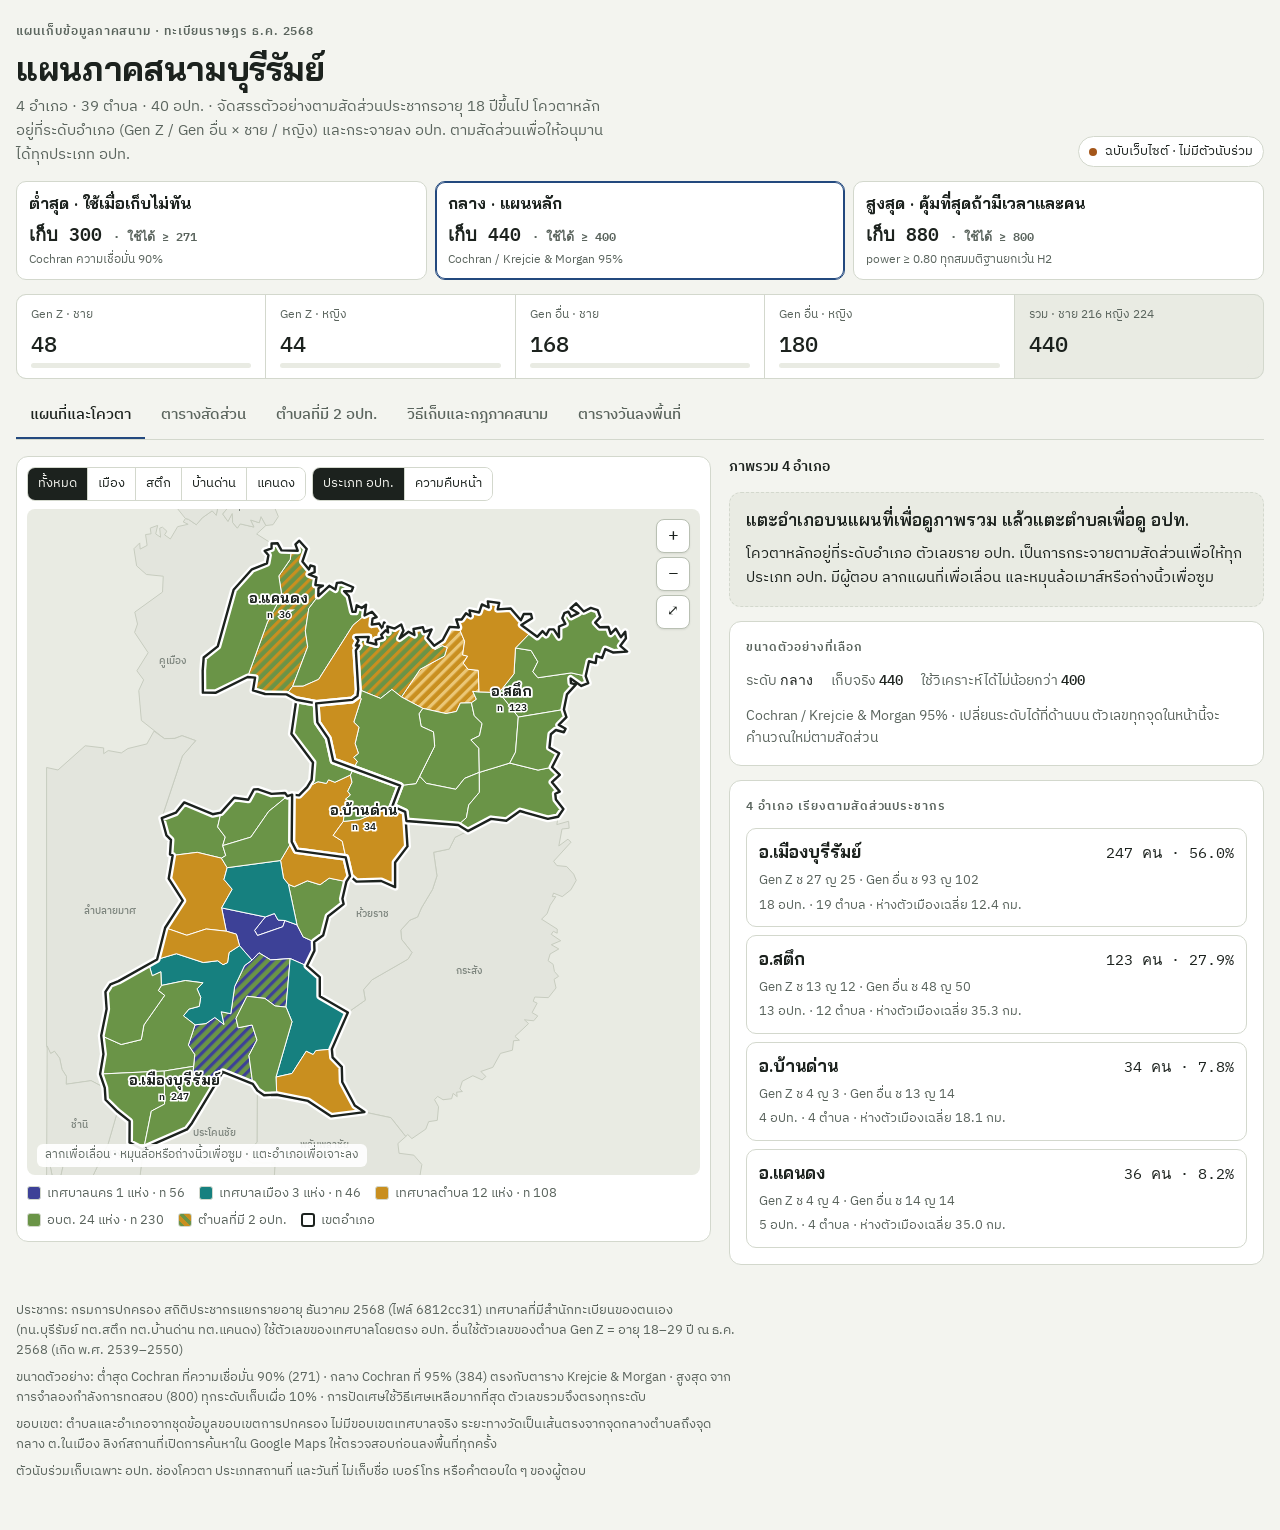
==== index.html @ d63b537e "Add files via upload" ====
<!doctype html>
<html lang="th">
<head>
<meta charset="utf-8">
<meta name="viewport" content="width=device-width,initial-scale=1,viewport-fit=cover">
<style>:root{color-scheme:light;padding-top:env(safe-area-inset-top,0px);padding-bottom:env(safe-area-inset-bottom,0px)}body{margin:0}img{max-width:100%}[hidden]{display:none!important}</style>
</head>
<body>
<title>แผนภาคสนามบุรีรัมย์</title>
<meta name="claude:viewport-fit-sides" content="cover">
<link rel="preconnect" href="https://fonts.googleapis.com">
<link rel="preconnect" href="https://fonts.gstatic.com" crossorigin>
<link rel="stylesheet" href="https://fonts.googleapis.com/css2?family=Bai+Jamjuree:wght@500;600;700&family=IBM+Plex+Sans+Thai:wght@400;500;600&family=IBM+Plex+Mono:wght@400;500&display=swap">
<style>
/* Layout: field-sheet tool — header with sample-size tier + live quota totals, tab bar, then zoomable map + drill-down panel (stacks on phone) */
:root{
  --bg:#f3f4ef; --surface:#ffffff; --sunk:#e9ebe3; --ink:#1c221e; --muted:#5a645d; --line:#d3d8cd; --line2:#b9c0b3;
  --accent:#23497e; --accent-ink:#ffffff; --warn:#a4561a; --bad:#a32a2a; --good:#2f7a45; --focus:#c2410c;
  --nk:#3d4197; --mg:#16807f; --tb:#c98f1f; --ao:#6a9447;
  --nk2:#9b9ed6; --mg2:#86c6c4; --tb2:#ebc777; --ao2:#b4cf98;
  --ctx:#e3e5dd; --ctx-line:#c7ccbf; --p0:#eef0e8; --p1:#c9e1c4; --p2:#8fc28c; --p3:#4f9a5b; --p4:#24683a;
  --f-display:"Bai Jamjuree","IBM Plex Sans Thai",Tahoma,sans-serif;
  --f-body:"IBM Plex Sans Thai",Tahoma,"Noto Sans Thai",sans-serif;
  --f-mono:"IBM Plex Mono",ui-monospace,Menlo,monospace;
}
@media (prefers-color-scheme: dark){:root:not([data-theme="light"]){
  --bg:#141815; --surface:#1d221e; --sunk:#252b26; --ink:#e7ebe4; --muted:#a2ab9f; --line:#343b35; --line2:#4a524b;
  --accent:#8fb1e8; --accent-ink:#0f1a2b; --warn:#e3a066; --bad:#ef8a8a; --good:#7fcf95; --focus:#fb923c;
  --nk:#8e93ee; --mg:#4cc2bf; --tb:#e6b54f; --ao:#9cc979;
  --nk2:#3d4180; --mg2:#1f5d5c; --tb2:#7a5a1c; --ao2:#41592e;
  --ctx:#232824; --ctx-line:#3a413b; --p0:#232824; --p1:#2b4a33; --p2:#3c7049; --p3:#5ea56c; --p4:#93dba2;
  color-scheme:dark}}
:root[data-theme="dark"]{
  --bg:#141815; --surface:#1d221e; --sunk:#252b26; --ink:#e7ebe4; --muted:#a2ab9f; --line:#343b35; --line2:#4a524b;
  --accent:#8fb1e8; --accent-ink:#0f1a2b; --warn:#e3a066; --bad:#ef8a8a; --good:#7fcf95; --focus:#fb923c;
  --nk:#8e93ee; --mg:#4cc2bf; --tb:#e6b54f; --ao:#9cc979;
  --nk2:#3d4180; --mg2:#1f5d5c; --tb2:#7a5a1c; --ao2:#41592e;
  --ctx:#232824; --ctx-line:#3a413b; --p0:#232824; --p1:#2b4a33; --p2:#3c7049; --p3:#5ea56c; --p4:#93dba2;
  color-scheme:dark}
*{box-sizing:border-box}
html,body{background:var(--bg);color:var(--ink)}
body{font-family:var(--f-body);font-size:15px;line-height:1.6;padding-left:max(16px,env(safe-area-inset-left,0px));padding-right:max(16px,env(safe-area-inset-right,0px));padding-block:0 48px}
body::before{content:"";position:fixed;inset:0 0 auto;height:env(safe-area-inset-top,0px);z-index:10;background:var(--bg)}
.wrap{max-width:1320px;margin:0 auto}
h1,h2,h3{font-family:var(--f-display);text-wrap:balance;line-height:1.25;margin:0}
h1{font-size:clamp(1.45rem,1.1rem + 1.4vw,2.1rem);font-weight:700;letter-spacing:-.01em}
h2{font-size:1.3rem;font-weight:600}
h3{font-size:1.05rem;font-weight:600}
p{margin:0}
.num,.mono{font-family:var(--f-mono);font-variant-numeric:tabular-nums}
.muted{color:var(--muted)}
.eyebrow{font-size:.75rem;letter-spacing:.08em;text-transform:uppercase;color:var(--muted);font-weight:600}
button{font:inherit;color:inherit}
:focus-visible{outline:2.5px solid var(--accent);outline-offset:2px;border-radius:4px}
a{color:var(--accent)}

header.top{padding-block:22px 14px;display:grid;gap:14px}
.titlerow{display:flex;flex-wrap:wrap;gap:10px 24px;align-items:flex-end;justify-content:space-between}
.titlerow p{color:var(--muted);max-width:66ch}
.sync{display:inline-flex;align-items:center;gap:8px;font-size:.82rem;padding:4px 10px;border:1px solid var(--line);border-radius:999px;background:var(--surface);white-space:nowrap}
.sync i{width:8px;height:8px;border-radius:50%;background:var(--line2);display:inline-block}
.sync.on i{background:var(--good)} .sync.off i{background:var(--warn)}
.tiers{display:grid;grid-template-columns:repeat(3,minmax(0,1fr));gap:8px}
.tier{border:1.5px solid var(--line);background:var(--surface);border-radius:10px;padding:9px 12px;text-align:left;cursor:pointer;display:grid;gap:1px;min-width:0}
.tier b{font-family:var(--f-display);font-size:1rem}
.tier .tn{font-family:var(--f-mono);font-size:1.15rem}
.tier span{font-size:.78rem;color:var(--muted)}
.tier .tnote{font-size:inherit;color:inherit}
.tier .tn{color:var(--ink)}
.tier[aria-pressed="true"]{border-color:var(--accent);box-shadow:inset 0 0 0 1px var(--accent)}
.cells{display:grid;grid-template-columns:repeat(5,minmax(0,1fr));gap:1px;background:var(--line);border:1px solid var(--line);border-radius:10px;overflow:hidden}
.cell{background:var(--surface);padding:10px 14px;display:grid;gap:2px;min-width:0}
.cell .lab{font-size:.78rem;color:var(--muted)}
.cell .big{font-family:var(--f-mono);font-size:1.35rem;font-weight:500;font-variant-numeric:tabular-nums}
.cell .big small{font-size:.8rem;color:var(--muted);font-weight:400}
.bar{height:5px;background:var(--sunk);border-radius:3px;overflow:hidden}
.bar>span{display:block;height:100%;background:var(--good);width:0;transition:width .3s}
.cell.total{background:var(--sunk)}

nav.tabs{position:sticky;top:env(safe-area-inset-top,0px);z-index:5;background:var(--bg);border-bottom:1px solid var(--line);display:flex;gap:2px;overflow-x:auto;scrollbar-width:none;margin-bottom:16px}
nav.tabs button{border:0;background:none;padding:10px 14px;font-weight:500;color:var(--muted);border-bottom:2.5px solid transparent;white-space:nowrap;cursor:pointer}
nav.tabs button[aria-selected="true"]{color:var(--ink);border-bottom-color:var(--accent)}

.mapview{display:grid;grid-template-columns:minmax(0,1.3fr) minmax(0,1fr);gap:18px;align-items:start}
.mapbox{background:var(--surface);border:1px solid var(--line);border-radius:12px;padding:10px;position:sticky;top:calc(env(safe-area-inset-top,0px) + 58px)}
.maptools{display:flex;flex-wrap:wrap;gap:6px;margin-bottom:8px;align-items:center}
.seg{display:inline-flex;border:1px solid var(--line);border-radius:8px;overflow:hidden}
.seg button{border:0;background:var(--surface);padding:5px 10px;font-size:.84rem;cursor:pointer}
.seg button+button{border-left:1px solid var(--line)}
.seg button[aria-pressed="true"]{background:var(--ink);color:var(--bg)}
.mapframe{position:relative;border-radius:8px;overflow:hidden;background:var(--sunk)}
svg#map{width:100%;height:min(74vh,760px);display:block;touch-action:none;cursor:grab;user-select:none;-webkit-user-select:none}
svg#map.dragging{cursor:grabbing}
.zoomctl{position:absolute;right:10px;top:10px;display:grid;gap:4px}
.zoomctl button{width:34px;height:34px;border-radius:8px;border:1px solid var(--line2);background:var(--surface);font-size:1.1rem;line-height:1;cursor:pointer;box-shadow:0 1px 2px rgba(0,0,0,.08)}
.maphint{position:absolute;left:10px;bottom:8px;font-size:.74rem;color:var(--muted);background:var(--surface);opacity:.92;padding:2px 8px;border-radius:6px;pointer-events:none;max-width:calc(100% - 20px)}
.ctx{fill:var(--ctx);stroke:var(--ctx-line);stroke-width:1}
.ctxlbl{font:500 14px var(--f-body);fill:var(--muted);text-anchor:middle;opacity:.75;pointer-events:none}
.tam{stroke:var(--surface);stroke-width:1;cursor:pointer;transition:opacity .2s}
.tam:hover{opacity:.82}
.tam.dim{opacity:.28}
.tam.sel{stroke:var(--ink);stroke-width:3}
.dhalo{fill:none;stroke:var(--surface);stroke-width:7;pointer-events:none;stroke-linejoin:round}
.dline{fill:none;stroke:var(--ink);stroke-width:2.4;pointer-events:none;stroke-linejoin:round}
.dline.on{stroke:var(--focus);stroke-width:4}
.tl{font:500 11px var(--f-body);fill:var(--ink);text-anchor:middle;pointer-events:none;paint-order:stroke;stroke:var(--surface);stroke-width:3px;stroke-linejoin:round}
.tn{font:600 11px var(--f-mono);text-anchor:middle;pointer-events:none}
.pill{fill:var(--ink);opacity:.86}
.pilltx{fill:var(--bg)}
.dl{font:700 19px var(--f-display);fill:var(--ink);text-anchor:middle;pointer-events:none;paint-order:stroke;stroke:var(--surface);stroke-width:5px;stroke-linejoin:round}
.dn{font:600 13px var(--f-mono);fill:var(--ink);text-anchor:middle;pointer-events:none;paint-order:stroke;stroke:var(--surface);stroke-width:4px}
.legend{display:flex;flex-wrap:wrap;gap:6px 14px;font-size:.82rem;margin-top:8px;color:var(--muted)}
.legend span{display:inline-flex;align-items:center;gap:6px}
.sw{width:14px;height:14px;border-radius:3px;display:inline-block;border:1px solid var(--line)}

.panel{display:grid;gap:14px;min-width:0}
.crumbs{display:flex;flex-wrap:wrap;gap:4px 6px;align-items:center;font-size:.86rem}
.crumbs button{border:0;background:none;padding:2px 4px;color:var(--accent);cursor:pointer;text-decoration:underline;text-underline-offset:3px}
.crumbs span.cur{font-weight:600}
.crumbs i{color:var(--muted);font-style:normal}
.card{background:var(--surface);border:1px solid var(--line);border-radius:12px;padding:16px;display:grid;gap:12px;min-width:0}
.card.hint{background:var(--sunk);border-style:dashed}
.chip{display:inline-flex;align-items:center;gap:6px;font-size:.78rem;font-weight:600;padding:2px 9px;border-radius:999px;color:#fff;white-space:nowrap}
.chip.nk{background:var(--nk)} .chip.mg{background:var(--mg)} .chip.tb{background:var(--tb);color:#1c1a12} .chip.ao{background:var(--ao);color:#121a0d}
.lhead{display:flex;flex-wrap:wrap;align-items:center;gap:8px 10px}
.lhead h3{font-size:1.2rem}
.kv{display:flex;flex-wrap:wrap;gap:4px 18px;font-size:.88rem;color:var(--muted)}
.kv b{color:var(--ink);font-family:var(--f-mono);font-weight:500}
.qgrid{display:grid;grid-template-columns:repeat(2,minmax(0,1fr));gap:8px}
.q{border:1px solid var(--line);border-radius:10px;padding:10px;display:grid;gap:6px;min-width:0}
.q .qt{display:flex;justify-content:space-between;align-items:baseline;gap:6px;font-size:.84rem}
.q .qn{font-family:var(--f-mono);font-size:1.25rem;font-variant-numeric:tabular-nums}
.q .qn small{font-size:.8rem;color:var(--muted)}
.q.full{border-color:var(--good)} .q.over{border-color:var(--bad)}
.q .pop{font-size:.74rem;color:var(--muted)}
.plus{border:1px solid var(--accent);background:var(--accent);color:var(--accent-ink);border-radius:8px;padding:6px 0;font-weight:600;cursor:pointer;width:100%}
.plus.ghost{background:transparent;color:var(--accent)}
.row{display:flex;flex-wrap:wrap;gap:8px;align-items:center}
.venues{display:flex;flex-wrap:wrap;gap:6px}
.venues button{border:1px solid var(--line);background:var(--surface);border-radius:999px;padding:4px 11px;font-size:.84rem;cursor:pointer}
.venues button[aria-pressed="true"]{background:var(--ink);color:var(--bg);border-color:var(--ink)}
.mix{display:grid;grid-template-columns:repeat(3,minmax(0,1fr));gap:6px}
.mix div{background:var(--sunk);border-radius:8px;padding:8px;display:grid;min-width:0}
.mix b{font-family:var(--f-mono);font-size:1.1rem;font-weight:500}
.mix span{font-size:.76rem;color:var(--muted)}
.links{display:flex;flex-wrap:wrap;gap:6px}
.links a{font-size:.84rem;text-decoration:none;border:1px solid var(--line);border-radius:6px;padding:3px 9px;background:var(--surface)}
.links a:hover{border-color:var(--accent)}
ul.tips{margin:0;padding-left:1.1em;display:grid;gap:4px;font-size:.9rem}
.note{font-size:.86rem;border-left:3px solid var(--warn);padding:6px 10px;background:var(--sunk);border-radius:0 6px 6px 0}
.note.info{border-left-color:var(--accent)}
.parts{width:100%;font-size:.88rem;border-collapse:collapse}
.parts td{padding:3px 10px 3px 0;white-space:normal;text-align:left;border:0}
.parts td.num{text-align:right}
.dcards{display:grid;gap:8px}
.dcard{border:1px solid var(--line);border-radius:10px;padding:10px 12px;background:var(--surface);cursor:pointer;text-align:left;display:grid;gap:4px;width:100%}
.dcard:hover{border-color:var(--accent)}
.dcard .top{display:flex;justify-content:space-between;gap:8px;align-items:baseline;flex-wrap:wrap}
.dcard .top b{font-family:var(--f-display);font-size:1.05rem}
.lgulist{display:grid}
.lgurow{display:grid;grid-template-columns:minmax(0,1fr) auto auto;gap:10px;align-items:center;border:0;border-top:1px solid var(--line);background:none;padding:6px 2px;text-align:left;cursor:pointer;width:100%}
.lgurow:hover{background:var(--sunk)}
.lgurow .c{font-size:.76rem;color:var(--muted);font-family:var(--f-mono)}

.tblwrap{overflow-x:auto;border:1px solid var(--line);border-radius:12px;background:var(--surface)}
table.big{border-collapse:collapse;width:100%;font-size:.88rem}
table.big th,table.big td{padding:7px 10px;text-align:right;white-space:nowrap;border-bottom:1px solid var(--line)}
table.big th:first-child,table.big td:first-child,table.big th.l,table.big td.l{text-align:left}
table.big thead th{position:sticky;top:0;background:var(--sunk);font-weight:600;font-size:.8rem;color:var(--muted)}
tbody tr.lg{cursor:pointer} tbody tr.lg:hover td{background:var(--sunk)}
tr.dist td{background:var(--sunk);font-weight:600}
tr.grand td{font-weight:700;border-top:2px solid var(--line2)}
td.num{font-family:var(--f-mono)}
.tbar{display:inline-block;width:56px;height:6px;background:var(--sunk);border-radius:3px;vertical-align:middle;margin-left:6px;overflow:hidden}
.tbar span{display:block;height:100%;background:var(--good)}
.btn{border:1px solid var(--line2);background:var(--surface);border-radius:8px;padding:6px 12px;cursor:pointer;font-size:.88rem}
.grid2{display:grid;grid-template-columns:repeat(2,minmax(0,1fr));gap:16px}
.mini{width:100%;height:auto;max-height:260px;background:var(--sunk);border-radius:8px}
.mini .m-ctx{fill:var(--ctx);stroke:var(--ctx-line);stroke-width:1.5}
.mini .m-t{stroke:var(--surface);stroke-width:1.5}
.mini .edge{fill:none;stroke:var(--bad);stroke-width:5;stroke-dasharray:10 6;stroke-linecap:round}
.mini text{font:600 15px var(--f-body);fill:var(--ink);text-anchor:middle;paint-order:stroke;stroke:var(--sunk);stroke-width:4px}
.splitbar{display:flex;height:22px;border-radius:6px;overflow:hidden;font-size:.74rem;font-weight:600}
.splitbar span{display:flex;align-items:center;justify-content:center;color:#fff;min-width:0;overflow:hidden;white-space:nowrap}
.prose{display:grid;gap:18px;max-width:78ch}
.prose ol,.prose ul{margin:0;padding-left:1.3em;display:grid;gap:6px}
.script{background:var(--sunk);border-radius:10px;padding:12px 14px;display:grid;gap:6px;font-size:.93rem}
.script b{font-family:var(--f-display)}
.plan-in{display:flex;flex-wrap:wrap;gap:12px 20px;align-items:end}
.plan-in label{display:grid;gap:4px;font-size:.84rem;color:var(--muted)}
.plan-in input{font:inherit;font-family:var(--f-mono);width:84px;padding:6px 8px;border:1px solid var(--line2);border-radius:8px;background:var(--surface);color:var(--ink)}
.days{display:grid;grid-template-columns:repeat(auto-fill,minmax(250px,1fr));gap:10px}
.day{border:1px solid var(--line);border-radius:10px;padding:10px 12px;background:var(--surface);display:grid;gap:6px;min-width:0}
.day h3{font-size:.98rem;display:flex;justify-content:space-between;gap:8px}
.day ul{margin:0;padding:0;list-style:none;display:grid;gap:3px;font-size:.86rem}
.day li{display:flex;justify-content:space-between;gap:8px}
.dot{width:9px;height:9px;border-radius:2px;display:inline-block;margin-right:6px;vertical-align:middle}
footer{margin-top:36px;font-size:.8rem;color:var(--muted);display:grid;gap:6px;max-width:90ch}
.toast{position:fixed;left:50%;transform:translateX(-50%);bottom:calc(18px + env(safe-area-inset-bottom,0px));background:var(--ink);color:var(--bg);padding:9px 14px;border-radius:10px;font-size:.88rem;display:flex;gap:12px;align-items:center;z-index:20;max-width:calc(100% - 32px)}
.toast button{background:none;border:1px solid var(--bg);color:var(--bg);border-radius:6px;padding:2px 8px;cursor:pointer}
[hidden]{display:none!important}
@media (max-width:900px){
  .mapview{grid-template-columns:minmax(0,1fr)}
  .mapbox{position:static}
  svg#map{height:58vh}
  .grid2{grid-template-columns:minmax(0,1fr)}
}
@media (max-width:620px){
  .cells{grid-template-columns:repeat(2,minmax(0,1fr))}
  .cell.total{grid-column:1/-1}
  .tier span{display:none}
  .tier .tnote{display:none}
  .tier .tn{display:block;font-size:1rem}
}
@media (prefers-reduced-motion:reduce){*{transition:none!important}}
</style>

<div class="wrap">
<header class="top">
  <div class="titlerow">
    <div style="display:grid;gap:6px">
      <span class="eyebrow">แผนเก็บข้อมูลภาคสนาม · ทะเบียนราษฎร ธ.ค. 2568</span>
      <h1>แผนภาคสนามบุรีรัมย์</h1>
      <p>4 อำเภอ · 39 ตำบล · 40 อปท. · จัดสรรตัวอย่างตามสัดส่วนประชากรอายุ 18 ปีขึ้นไป โควตาหลักอยู่ที่ระดับอำเภอ (Gen Z / Gen อื่น × ชาย / หญิง) และกระจายลง อปท. ตามสัดส่วนเพื่อให้อนุมานได้ทุกประเภท อปท.</p>
    </div>
    <span class="sync" id="sync"><i></i><span>กำลังเชื่อมตัวนับร่วม…</span></span>
  </div>
  <div class="tiers" id="tiers" role="group" aria-label="ขนาดตัวอย่าง"></div>
  <div class="cells" id="cells"></div>
</header>

<nav class="tabs" role="tablist" aria-label="มุมมอง">
  <button role="tab" data-v="map" aria-selected="true">แผนที่และโควตา</button>
  <button role="tab" data-v="quota" aria-selected="false">ตารางสัดส่วน</button>
  <button role="tab" data-v="split" aria-selected="false">ตำบลที่มี 2 อปท.</button>
  <button role="tab" data-v="method" aria-selected="false">วิธีเก็บและกฎภาคสนาม</button>
  <button role="tab" data-v="plan" aria-selected="false">ตารางวันลงพื้นที่</button>
</nav>

<main>
<section id="v-map" class="mapview">
  <div class="mapbox">
    <div class="maptools">
      <div class="seg" id="zoomseg" role="group" aria-label="ไปที่อำเภอ"></div>
      <div class="seg" id="modeseg" role="group" aria-label="ระบายสีตาม">
        <button aria-pressed="true" data-m="type">ประเภท อปท.</button>
        <button aria-pressed="false" data-m="prog">ความคืบหน้า</button>
      </div>
    </div>
    <div class="mapframe">
      <svg id="map" role="img" aria-label="แผนที่ 4 อำเภอที่เก็บข้อมูล ซูมและเลื่อนได้ แตะอำเภอเพื่อดูภาพรวม แล้วแตะตำบลเพื่อดู อปท."></svg>
      <div class="zoomctl">
        <button id="zin" aria-label="ซูมเข้า">+</button>
        <button id="zout" aria-label="ซูมออก">−</button>
        <button id="zall" aria-label="กลับภาพรวม 4 อำเภอ" style="font-size:.85rem">⤢</button>
      </div>
      <span class="maphint">ลากเพื่อเลื่อน · หมุนล้อหรือถ่างนิ้วเพื่อซูม · แตะอำเภอเพื่อเจาะลง</span>
    </div>
    <div class="legend" id="legend"></div>
  </div>
  <div class="panel">
    <nav class="crumbs" id="crumbs" aria-label="ตำแหน่งที่ดูอยู่"></nav>
    <div id="panel" class="panel"></div>
  </div>
</section>

<section id="v-quota" hidden>
  <div class="prose" style="max-width:none;gap:12px;margin-bottom:16px">
    <h2>สัดส่วนตัวอย่าง 3 ระดับ รายอำเภอ</h2>
    <p class="muted" style="max-width:80ch">โควตาหลักคือช่อง อำเภอ × Gen × เพศ ซึ่งต้องเก็บให้ครบ ส่วนตัวเลขราย อปท. เป็นการกระจายตามสัดส่วนในแต่ละอำเภอ เพื่อให้ทุกประเภท อปท. มีผู้ตอบพออนุมานได้ คลาดได้ ±1–2 ชุดต่อแห่ง ตัวเลขทุกระดับคือจำนวนที่<b>เก็บจริง</b> ซึ่งเผื่อแบบสอบถามไม่สมบูรณ์ไว้ 10%</p>
  </div>
  <div class="tblwrap" style="margin-bottom:22px"><table class="big" id="tiertable"></table></div>
  <div class="row" style="justify-content:space-between;margin-bottom:12px">
    <h2 id="lgutitle">ราย อปท.</h2>
    <div class="row"><button class="btn" id="copytsv">คัดลอกตาราง (วางใน Excel ได้)</button><button class="btn" id="dlcsv" hidden>ดาวน์โหลด CSV</button></div>
  </div>
  <div class="tblwrap"><table class="big" id="qtable"></table></div>
</section>

<section id="v-split" hidden>
  <div class="prose" style="max-width:none;margin-bottom:16px">
    <p style="max-width:78ch">มี 4 ตำบลที่พื้นที่แบ่งให้ อปท. 2 แห่ง เทศบาลมักอยู่รอบตัวเมือง ตลาด และที่ว่าการอำเภอ ส่วนหมู่บ้านรอบนอกมักเป็น อบต. ไฟล์ขอบเขตที่มีเป็นระดับตำบล จึงไม่มีเส้นแบ่งเทศบาลจริง แผนที่ย่อยด้านล่างแสดงรูปตำบลจริงและแนวที่เขตเทศบาลน่าจะติดอยู่ (เส้นประสีแดง) <b>ใช้เป็นแนวทาง อย่าใช้เป็นเส้นเขต</b> สิ่งที่ตัดสินคือคำตอบข้อ 4 ของแบบสอบถาม</p>
    <div class="script"><b>ข้อ 4 ในแบบสอบถาม (ใช้ทุกพื้นที่ จำเป็นมากใน 4 ตำบลนี้)</b>
      <span>“ในการเลือกตั้งผู้บริหารท้องถิ่น ท่านมีสิทธิเลือก <u>นายกเทศมนตรี</u> หรือ <u>นายก อบต.</u> ของที่ไหน” แล้วถามข้อ 3 ว่า “บ้านอยู่หมู่ที่เท่าไร หรือชุมชนอะไร”</span>
      <span class="muted">นายกเทศมนตรี → นับเข้าเทศบาล · นายก อบต. → นับเข้า อบต. · ถามเฉพาะสิทธิ ไม่ถามว่าเลือกผู้ใด · ถ้าไม่แน่ใจ ให้จดหมู่ที่หรือชื่อชุมชนไว้ตรวจกับรายชื่อหมู่บ้านของ อปท.</span></div>
  </div>
  <div class="grid2" id="splitcards"></div>
</section>

<section id="v-method" hidden><div class="prose" id="method"></div></section>

<section id="v-plan" hidden>
  <div class="prose" style="max-width:none;gap:14px">
    <p style="max-width:78ch">ร่างตารางลงพื้นที่สำหรับขนาดตัวอย่างที่เลือกไว้ด้านบน คำนวณจากจำนวนผู้เก็บข้อมูลและจำนวนชุดที่เก็บได้ต่อคนต่อวัน ระบบเรียง อปท. ในแต่ละอำเภอจากตัวเมืองออกไปหา อปท. ที่ใกล้ที่สุดทีละแห่ง แล้วเติมงานลงทีละวัน อปท. ที่ใหญ่เกินหนึ่งวันจะถูกแบ่งไปหลายวัน ตัวเลขตั้งต้นคำนวณจากเวลาตอบ 20–40 นาที รวมเวลาเดินทางและหาผู้ตอบ</p>
    <div class="plan-in card">
      <label for="p-enum">ผู้เก็บข้อมูล (คน)<input id="p-enum" type="number" min="1" max="20" value="2"></label>
      <label for="p-nk">ชุด/คน/วัน · นคร<input id="p-nk" type="number" min="1" max="40" value="12"></label>
      <label for="p-mg">เมือง<input id="p-mg" type="number" min="1" max="40" value="10"></label>
      <label for="p-tb">ตำบล<input id="p-tb" type="number" min="1" max="40" value="8"></label>
      <label for="p-ao">อบต.<input id="p-ao" type="number" min="1" max="40" value="6"></label>
      <div id="plansum" style="font-size:.95rem"></div>
    </div>
    <div class="days" id="days"></div>
  </div>
</section>
</main>

<footer>
  <span>ประชากร: กรมการปกครอง สถิติประชากรแยกรายอายุ ธันวาคม 2568 (ไฟล์ 6812cc31) เทศบาลที่มีสำนักทะเบียนของตนเอง (ทน.บุรีรัมย์ ทต.สตึก ทต.บ้านด่าน ทต.แคนดง) ใช้ตัวเลขของเทศบาลโดยตรง อปท. อื่นใช้ตัวเลขของตำบล Gen Z = อายุ 18–29 ปี ณ ธ.ค. 2568 (เกิด พ.ศ. 2539–2550)</span>
  <span>ขนาดตัวอย่าง: ต่ำสุด Cochran ที่ความเชื่อมั่น 90% (271) · กลาง Cochran ที่ 95% (384) ตรงกับตาราง Krejcie & Morgan · สูงสุด จากการจำลองกำลังการทดสอบ (800) ทุกระดับเก็บเผื่อ 10% · การปัดเศษใช้วิธีเศษเหลือมากที่สุด ตัวเลขรวมจึงตรงทุกระดับ</span>
  <span>ขอบเขต: ตำบลและอำเภอจากชุดข้อมูลขอบเขตการปกครอง ไม่มีขอบเขตเทศบาลจริง ระยะทางวัดเป็นเส้นตรงจากจุดกลางตำบลถึงจุดกลาง ต.ในเมือง ลิงก์สถานที่เปิดการค้นหาใน Google Maps ให้ตรวจสอบก่อนลงพื้นที่ทุกครั้ง</span>
  <span>ตัวนับร่วมเก็บเฉพาะ อปท. ช่องโควตา ประเภทสถานที่ และวันที่ ไม่เก็บชื่อ เบอร์โทร หรือคำตอบใด ๆ ของผู้ตอบ</span>
</footer>
</div>
<div class="toast" id="toast" hidden><span id="toastmsg"></span><button id="toastundo">ย้อน</button></div>

<script>
const DATA = {"W":1000,"H":1135.2,"tambons":[{"a":"เมืองบุรีรัมย์","t":"ในเมือง","code":"310101","d":"M365.1,685.7L376.0,686.4L372.5,696.3L332.7,710.1L328.0,702.0L344.9,680.8L359.4,675.4L365.1,685.7Z","lx":355.4,"ly":691.3,"lat":14.99672,"lon":103.10342,"km2":5.0,"parts":[{"l":"ทน.บุรีรัมย์","k":"nk","adult":17521,"n":22}],"km":0.0},{"a":"เมืองบุรีรัมย์","t":"อิสาณ","code":"310102","d":"M332.7,710.1L372.5,696.3L376.0,686.4L395.0,693.3L404.7,712.3L422.1,720.1L422.5,733.9L410.7,758.1L384.2,746.4L353.5,748.6L335.0,737.4L324.0,748.9L304.3,726.2L299.4,708.0L283.5,703.3L276.1,666.5L344.9,680.8L328.0,702.0L332.7,710.1Z","lx":352.2,"ly":711.2,"lat":14.98204,"lon":103.10279,"km2":40.1,"parts":[{"l":"ทน.บุรีรัมย์","k":"nk","adult":17654,"n":23}],"km":1.6},{"a":"เมืองบุรีรัมย์","t":"เสม็ด","code":"310103","d":"M353.5,748.6L384.2,746.4L377.7,823.0L360.4,821.2L344.3,809.3L316.1,805.9L298.8,840.6L302.2,855.5L324.2,851.2L331.9,874.8L319.2,899.2L325.2,944.0L278.0,925.1L261.6,950.7L230.4,932.5L233.7,898.0L223.6,882.9L234.2,851.0L251.4,848.9L265.4,839.4L279.7,850.3L275.4,830.3L290.5,833.4L296.7,790.4L312.3,757.5L324.0,748.9L335.0,737.4L353.5,748.6Z","lx":289.1,"ly":844.8,"lat":14.88991,"lon":103.06843,"km2":83.5,"parts":[{"l":"อบต.เสม็ด","k":"ao","adult":9875,"n":13},{"l":"ทน.บุรีรัมย์","k":"nk","adult":4849,"n":6}],"km":12.5},{"a":"เมืองบุรีรัมย์","t":"บ้านบัว","code":"310104","d":"M324.0,748.9L312.3,757.5L296.7,790.4L290.5,833.4L275.4,830.3L279.7,850.3L265.4,839.4L251.4,848.9L234.2,851.0L215.8,836.8L224.5,826.1L240.8,821.8L243.1,807.6L237.3,794.2L246.5,784.7L218.9,781.1L181.1,788.9L180.2,767.3L166.7,773.6L161.2,755.2L174.3,747.8L204.8,738.8L247.1,752.7L270.0,749.9L278.3,756.1L285.4,752.8L287.8,736.9L304.3,726.2L324.0,748.9Z","lx":271.4,"ly":786.8,"lat":14.93489,"lon":103.03138,"km2":53.1,"parts":[{"l":"ทม.บ้านบัว","k":"mg","adult":8489,"n":11}],"km":10.4},{"a":"เมืองบุรีรัมย์","t":"สะแกโพรง","code":"310105","d":"M243.1,807.6L240.8,821.8L224.5,826.1L215.8,836.8L234.2,851.0L223.6,882.9L233.7,898.0L231.8,916.4L185.6,923.8L84.4,928.6L89.7,897.1L86.2,867.9L117.7,882.0L149.3,874.3L153.5,851.2L186.2,804.5L176.2,796.9L181.1,788.9L218.9,781.1L246.5,784.7L237.3,794.2L243.1,807.6Z","lx":191.7,"ly":859.5,"lat":14.87619,"lon":102.9793,"km2":75.1,"parts":[{"l":"อบต.สะแกโพรง","k":"ao","adult":10834,"n":14}],"km":18.9},{"a":"เมืองบุรีรัมย์","t":"สวายจีก","code":"310106","d":"M420.4,897.8L409.5,892.6L387.0,927.7L361.8,933.3L387.1,846.0L377.7,823.0L384.2,746.4L410.7,758.1L430.9,775.7L430.9,805.9L475.2,831.4L449.9,889.3L424.7,891.6L420.4,897.8Z","lx":428.1,"ly":838.7,"lat":14.89554,"lon":103.14705,"km2":60.0,"parts":[{"l":"ทม.สวายจีก","k":"mg","adult":9561,"n":12}],"km":12.2},{"a":"เมืองบุรีรัมย์","t":"บ้านยาง","code":"310108","d":"M466.6,652.0L468.5,660.5L444.0,679.6L436.3,709.6L422.1,720.1L404.7,712.3L395.0,693.3L381.4,629.4L390.7,633.1L411.3,623.8L431.3,630.0L445.7,619.6L472.9,625.1L466.6,652.0Z","lx":423.1,"ly":670.0,"lat":15.01767,"lon":103.15594,"km2":33.2,"parts":[{"l":"อบต.บ้านยาง","k":"ao","adult":11352,"n":14}],"km":6.1},{"a":"เมืองบุรีรัมย์","t":"พระครู","code":"310112","d":"M261.9,518.8L275.0,516.3L269.8,538.8L281.8,554.7L277.8,568.3L282.6,584.0L275.8,588.1L237.6,578.9L198.8,583.8L194.6,582.0L196.2,559.1L189.1,552.3L181.6,524.8L203.9,516.3L217.1,500.1L261.9,518.8Z","lx":231.1,"ly":545.6,"lat":15.09702,"lon":103.0196,"km2":35.6,"parts":[{"l":"อบต.พระครู","k":"ao","adult":5648,"n":7}],"km":14.3},{"a":"เมืองบุรีรัมย์","t":"ถลุงเหล็ก","code":"310113","d":"M334.0,479.5L354.7,486.7L376.1,485.3L379.8,490.3L350.5,514.1L322.2,554.9L277.8,568.3L281.8,554.7L269.8,538.8L275.0,516.3L288.0,500.4L295.9,492.9L318.1,496.0L327.0,479.6L334.0,479.5Z","lx":306.8,"ly":527.6,"lat":15.11553,"lon":103.07812,"km2":28.8,"parts":[{"l":"อบต.ถลุงเหล็ก","k":"ao","adult":4637,"n":6}],"km":13.5},{"a":"เมืองบุรีรัมย์","t":"หนองตาด","code":"310114","d":"M275.8,588.1L284.8,603.1L279.8,621.6L292.8,637.1L276.1,666.5L283.5,703.3L251.7,699.8L221.2,709.7L187.0,697.8L214.8,655.2L192.6,620.4L198.8,583.8L237.6,578.9L275.8,588.1Z","lx":248.4,"ly":646.1,"lat":15.03128,"lon":103.02453,"km2":58.3,"parts":[{"l":"ทต.หนองตาด","k":"tb","adult":9383,"n":12}],"km":9.3},{"a":"เมืองบุรีรัมย์","t":"ลุมปุ๊ก","code":"310117","d":"M166.7,773.6L180.2,767.3L181.1,788.9L176.2,796.9L186.2,804.5L153.5,851.2L149.3,874.3L117.7,882.0L86.2,867.9L94.7,826.0L92.8,799.1L100.7,787.1L113.4,782.0L161.2,755.2L166.7,773.6Z","lx":136.3,"ly":815.2,"lat":14.90928,"lon":102.94876,"km2":46.4,"parts":[{"l":"อบต.ลุมปุ๊ก","k":"ao","adult":6965,"n":9}],"km":19.3},{"a":"เมืองบุรีรัมย์","t":"สองห้อง","code":"310118","d":"M185.6,923.8L186.1,976.0L165.2,987.1L153.4,1045.7L152.2,1047.8L130.8,1036.6L131.0,1002.9L111.8,987.7L93.0,969.1L91.8,950.4L84.4,928.6L185.6,923.8Z","lx":140.6,"ly":981.6,"lat":14.80775,"lon":102.9536,"km2":42.5,"parts":[{"l":"อบต.สองห้อง","k":"ao","adult":5974,"n":8}],"km":26.5},{"a":"เมืองบุรีรัมย์","t":"บัวทอง","code":"310119","d":"M472.9,625.1L445.7,619.6L431.3,630.0L411.3,623.8L390.7,633.1L381.4,629.4L373.7,619.6L369.0,591.8L386.6,562.1L393.8,576.2L471.8,586.9L478.6,616.3L472.9,625.1Z","lx":423.4,"ly":604.1,"lat":15.05884,"lon":103.15189,"km2":27.9,"parts":[{"l":"ทต.บัวทอง","k":"tb","adult":5430,"n":7}],"km":8.6},{"a":"เมืองบุรีรัมย์","t":"ชุมเห็ด","code":"310120","d":"M373.7,619.6L381.4,629.4L395.0,693.3L376.0,686.4L365.1,685.7L359.4,675.4L344.9,680.8L276.1,666.5L292.8,637.1L279.8,621.6L284.8,603.1L369.0,591.8L373.7,619.6Z","lx":335.3,"ly":651.8,"lat":15.0331,"lon":103.09309,"km2":46.2,"parts":[{"l":"ทม.ชุมเห็ด","k":"mg","adult":16618,"n":21}],"km":4.2},{"a":"เมืองบุรีรัมย์","t":"หลักเขต","code":"310122","d":"M451.1,902.2L465.6,917.3L466.3,941.1L486.1,978.2L501.3,988.6L448.7,995.3L412.3,971.0L363.1,961.2L361.8,933.3L387.0,927.7L409.5,892.6L420.4,897.8L424.7,891.6L449.9,889.3L451.1,902.2Z","lx":417.2,"ly":951.2,"lat":14.82406,"lon":103.15872,"km2":46.1,"parts":[{"l":"ทต.หลักเขต","k":"tb","adult":5481,"n":7}],"km":20.1},{"a":"เมืองบุรีรัมย์","t":"สะแกซำ","code":"310125","d":"M344.3,809.3L360.4,821.2L377.7,823.0L387.1,846.0L361.8,933.3L363.1,961.2L342.9,962.0L332.5,954.7L325.2,944.0L319.2,899.2L331.9,874.8L324.2,851.2L302.2,855.5L298.8,840.6L316.1,805.9L344.3,809.3Z","lx":350.4,"ly":887.0,"lat":14.87158,"lon":103.09934,"km2":46.5,"parts":[{"l":"อบต.สะแกซำ","k":"ao","adult":8277,"n":10}],"km":13.9},{"a":"เมืองบุรีรัมย์","t":"กลันทา","code":"310126","d":"M386.6,562.1L369.0,591.8L284.8,603.1L275.8,588.1L282.6,584.0L277.8,568.3L322.2,554.9L350.5,514.1L379.8,490.3L387.3,487.9L386.6,562.1Z","lx":361.6,"ly":534.5,"lat":15.08946,"lon":103.09781,"km2":38.1,"parts":[{"l":"อบต.กลันทา","k":"ao","adult":5766,"n":7}],"km":10.3},{"a":"เมืองบุรีรัมย์","t":"กระสัง","code":"310127","d":"M221.2,709.7L251.7,699.8L283.5,703.3L299.4,708.0L304.3,726.2L287.8,736.9L285.4,752.8L278.3,756.1L270.0,749.9L247.1,752.7L204.8,738.8L174.3,747.8L187.0,697.8L221.2,709.7Z","lx":237.2,"ly":731.5,"lat":14.97455,"lon":103.02515,"km2":29.8,"parts":[{"l":"ทต.กระสัง","k":"tb","adult":6241,"n":8}],"km":8.8},{"a":"เมืองบุรีรัมย์","t":"เมืองฝาง","code":"310128","d":"M153.4,1045.7L165.2,987.1L186.1,976.0L185.6,923.8L231.8,916.4L230.4,932.5L261.6,950.7L229.4,1005.7L221.5,1015.9L153.4,1045.7Z","lx":209.6,"ly":981.6,"lat":14.80132,"lon":103.00001,"km2":41.2,"parts":[{"l":"อบต.เมืองฝาง","k":"ao","adult":6322,"n":8}],"km":24.4},{"a":"สตึก","t":"สตึก","code":"311101","d":"M650.2,224.2L659.3,246.0L656.2,267.5L664.1,269.5L657.2,280.5L664.8,290.2L680.9,291.8L682.1,326.2L672.2,325.0L677.9,337.5L670.1,343.1L652.6,343.5L646.4,356.7L630.1,360.1L593.3,351.8L559.7,333.9L589.2,290.1L627.6,269.3L631.8,255.9L624.0,253.1L612.3,259.3L611.3,252.9L624.8,244.1L635.7,223.3L650.2,224.2Z","lx":630.7,"ly":291.0,"lat":15.26287,"lon":103.30068,"km2":51.9,"parts":[{"l":"ทต.ศรีสตึก","k":"tb","adult":6242,"n":8},{"l":"ทต.สตึก","k":"tb","adult":3242,"n":4}],"km":36.4},{"a":"สตึก","t":"นิคม","code":"311102","d":"M562.9,229.2L556.7,241.8L570.8,230.9L580.2,236.2L578.7,226.7L593.5,223.9L595.7,231.4L607.3,227.3L601.0,240.8L611.3,252.9L612.3,259.3L624.0,253.1L631.8,255.9L627.6,269.3L589.2,290.1L559.7,333.9L544.6,322.0L526.8,336.1L491.5,321.8L487.8,260.3L493.0,252.7L487.8,252.8L492.0,244.6L487.7,239.5L508.1,239.3L506.1,247.4L520.3,251.1L518.9,243.8L530.2,240.6L527.6,235.8L534.8,228.7L538.6,232.1L537.4,222.5L549.0,226.0L559.3,219.4L562.9,229.2Z","lx":548.7,"ly":279.7,"lat":15.28281,"lon":103.24336,"km2":60.2,"parts":[{"l":"อบต.นิคม","k":"ao","adult":7751,"n":10},{"l":"ทต.สตึก","k":"tb","adult":5398,"n":7}],"km":35.2},{"a":"สตึก","t":"ทุ่งวัง","code":"311103","d":"M775.0,303.5L827.4,295.9L850.3,300.9L854.3,311.9L843.4,316.5L826.5,304.8L827.0,312.0L834.7,314.4L820.7,329.8L815.9,353.6L744.0,365.6L713.6,327.0L737.2,297.3L739.5,256.6L764.2,260.6L774.8,278.3L766.9,294.0L775.0,303.5Z","lx":777.6,"ly":308.4,"lat":15.25349,"lon":103.40339,"km2":43.6,"parts":[{"l":"อบต.ทุ่งวัง","k":"ao","adult":6636,"n":8}],"km":43.0},{"a":"สตึก","t":"เมืองแก","code":"311104","d":"M674.5,363.4L686.9,375.6L682.8,394.9L669.2,401.6L681.8,414.7L682.5,452.8L659.2,462.3L645.5,479.5L598.9,470.1L588.5,459.0L612.1,411.5L610.2,389.0L590.7,380.2L587.4,360.4L593.3,351.8L630.1,360.1L646.4,356.7L652.6,343.5L670.1,343.1L674.5,363.4Z","lx":642.8,"ly":406.6,"lat":15.18998,"lon":103.30806,"km2":55.3,"parts":[{"l":"อบต.เมืองแก","k":"ao","adult":9134,"n":12}],"km":30.7},{"a":"สตึก","t":"หนองใหญ่","code":"311105","d":"M682.6,484.2L665.8,504.2L662.1,524.3L649.3,535.8L567.5,529.4L565.6,515.0L545.4,505.8L557.7,473.5L582.5,470.5L588.5,459.0L598.9,470.1L645.5,479.5L659.2,462.3L682.5,452.8L682.6,484.2Z","lx":612.0,"ly":494.2,"lat":15.13038,"lon":103.29184,"km2":42.2,"parts":[{"l":"อบต.หนองใหญ่","k":"ao","adult":7429,"n":9}],"km":25.1},{"a":"สตึก","t":"ร่อนทอง","code":"311106","d":"M526.8,336.1L544.6,322.0L559.7,333.9L593.3,351.8L587.4,360.4L590.7,380.2L610.2,389.0L612.1,411.5L582.5,470.5L557.7,473.5L484.6,445.7L490.1,435.5L484.2,429.0L491.8,422.7L486.6,407.3L492.7,381.6L484.5,373.6L496.2,336.5L490.4,332.1L491.5,321.8L526.8,336.1Z","lx":549.9,"ly":398.2,"lat":15.19822,"lon":103.24071,"km2":83.0,"parts":[{"l":"อบต.ร่อนทอง","k":"ao","adult":9563,"n":12}],"km":26.8},{"a":"สตึก","t":"ดอนมนต์","code":"311109","d":"M484.5,373.6L492.7,381.6L486.6,407.3L491.8,422.7L484.2,429.0L490.1,435.5L484.6,445.7L452.1,434.7L444.3,399.2L427.0,373.9L425.2,344.0L482.0,338.5L490.4,332.1L496.2,336.5L484.5,373.6Z","lx":464.4,"ly":390.4,"lat":15.20895,"lon":103.18331,"km2":30.2,"parts":[{"l":"ทต.ดอนมนต์","k":"tb","adult":4624,"n":6}],"km":25.1},{"a":"สตึก","t":"ชุมแสง","code":"311110","d":"M775.2,449.2L797.2,444.7L809.5,456.7L797.1,468.2L809.3,483.1L802.3,486.5L803.3,495.6L815.1,510.7L806.8,522.8L790.6,526.1L746.6,513.7L725.1,529.1L701.0,526.1L664.5,545.4L649.3,535.8L662.1,524.3L665.8,504.2L682.6,484.2L682.5,452.8L730.6,438.1L775.2,449.2Z","lx":739.8,"ly":491.1,"lat":15.13725,"lon":103.37724,"km2":62.6,"parts":[{"l":"อบต.ชุมแสง","k":"ao","adult":8323,"n":10}],"km":33.3},{"a":"สตึก","t":"ท่าม่วง","code":"311111","d":"M847.2,199.0L858.4,193.4L869.2,196.9L873.3,208.0L865.3,216.5L872.5,224.0L886.1,223.5L889.7,234.3L897.7,226.2L905.7,239.5L912.6,230.9L913.8,241.4L904.9,253.2L915.6,262.3L894.0,263.8L881.2,258.3L876.1,272.4L867.4,269.1L866.1,280.4L855.5,277.5L850.3,300.9L827.4,295.9L775.0,303.5L766.9,294.0L774.8,278.3L764.2,260.6L739.5,256.6L764.0,231.5L773.8,239.0L782.2,230.0L788.0,236.2L792.8,227.2L799.8,227.2L808.2,239.7L808.1,222.7L818.2,218.6L813.4,209.5L816.6,201.8L822.9,199.3L827.3,207.4L838.8,201.7L826.4,194.3L835.1,186.2L847.2,199.0Z","lx":828.9,"ly":247.3,"lat":15.30001,"lon":103.44328,"km2":60.1,"parts":[{"l":"อบต.ท่าม่วง","k":"ao","adult":4833,"n":6}],"km":49.7},{"a":"สตึก","t":"สะแก","code":"311112","d":"M713.9,185.6L711.5,195.7L723.2,194.2L732.0,194.4L748.0,212.9L752.6,202.9L764.0,203.0L765.7,209.7L748.7,220.3L764.0,231.5L739.5,256.6L737.2,297.3L713.6,327.0L682.1,326.2L680.9,291.8L664.8,290.2L657.2,280.5L664.1,269.5L656.2,267.5L659.3,246.0L650.2,224.2L646.1,211.7L654.6,211.6L661.5,201.9L668.7,206.4L667.0,197.2L682.3,200.6L686.6,187.9L697.3,192.8L695.9,183.0L713.9,185.6Z","lx":701.6,"ly":251.3,"lat":15.30049,"lon":103.35373,"km2":60.8,"parts":[{"l":"ทต.สะแก","k":"tb","adult":5933,"n":7}],"km":43.2},{"a":"สตึก","t":"สนามชัย","code":"311114","d":"M682.1,326.2L713.6,327.0L744.0,365.6L739.6,420.8L730.6,438.1L682.5,452.8L681.8,414.7L669.2,401.6L682.8,394.9L686.9,375.6L674.5,363.4L670.1,343.1L677.9,337.5L672.2,325.0L682.1,326.2Z","lx":713.6,"ly":385.3,"lat":15.20726,"lon":103.35649,"km2":39.7,"parts":[{"l":"อบต.สนามชัย","k":"ao","adult":5252,"n":7}],"km":35.9},{"a":"สตึก","t":"กระสัง","code":"311115","d":"M818.6,383.9L815.9,389.5L803.2,386.0L795.3,392.7L793.1,413.7L808.5,422.6L797.2,444.7L775.2,449.2L730.6,438.1L739.6,420.8L744.0,365.6L815.9,353.6L819.9,365.8L807.8,377.9L818.6,383.9Z","lx":767.6,"ly":403.2,"lat":15.19689,"lon":103.40412,"km2":32.2,"parts":[{"l":"อบต.กระสัง","k":"ao","adult":3718,"n":5}],"km":39.2},{"a":"บ้านด่าน","t":"บ้านด่าน","code":"312101","d":"M481.8,468.4L475.0,482.7L479.3,488.4L471.4,495.2L482.9,500.0L470.6,512.4L467.9,530.2L452.0,552.2L466.4,561.4L471.8,586.9L393.8,576.2L386.6,562.1L387.3,487.9L398.2,489.0L411.0,476.0L428.1,467.5L441.3,470.3L444.7,464.5L454.8,468.4L479.1,457.0L481.8,468.4Z","lx":428.1,"ly":521.3,"lat":15.11305,"lon":103.16081,"km2":52.4,"parts":[{"l":"ทต.บ้านด่าน","k":"tb","adult":9605,"n":12}],"km":14.3},{"a":"บ้านด่าน","t":"ปราสาท","code":"312102","d":"M567.5,529.4L569.2,569.5L549.7,594.9L549.7,633.8L527.8,624.1L488.7,625.1L478.6,616.3L466.4,561.4L452.0,552.2L467.9,530.2L493.7,527.3L545.4,505.8L565.6,515.0L567.5,529.4Z","lx":516.2,"ly":578.2,"lat":15.08305,"lon":103.22158,"km2":57.5,"parts":[{"l":"ทต.ปราสาท","k":"tb","adult":7138,"n":9}],"km":15.9},{"a":"บ้านด่าน","t":"วังเหนือ","code":"312103","d":"M557.7,473.5L545.4,505.8L493.7,527.3L467.9,530.2L470.6,512.4L482.9,500.0L471.4,495.2L479.3,488.4L475.0,482.7L481.8,468.4L479.1,457.0L484.6,445.7L557.7,473.5Z","lx":515.1,"ly":485.6,"lat":15.13671,"lon":103.21521,"km2":26.8,"parts":[{"l":"อบต.วังเหนือ","k":"ao","adult":3411,"n":4}],"km":19.7},{"a":"บ้านด่าน","t":"โนนขวาง","code":"312104","d":"M484.6,445.7L479.1,457.0L454.8,468.4L444.7,464.5L441.3,470.3L428.1,467.5L411.0,476.0L418.0,464.5L420.2,437.1L386.1,392.0L393.9,338.3L425.2,344.0L427.0,373.9L444.3,399.2L452.1,434.7L484.6,445.7Z","lx":426.6,"ly":416.9,"lat":15.1913,"lon":103.15649,"km2":33.4,"parts":[{"l":"อบต.โนนขวาง","k":"ao","adult":4564,"n":6}],"km":22.4},{"a":"แคนดง","t":"แคนดง","code":"312201","d":"M403.5,120.2L413.8,132.7L416.1,126.5L422.7,128.2L422.8,136.9L413.6,140.7L425.7,145.3L423.9,157.2L435.9,158.4L428.8,162.4L428.5,174.7L413.6,194.2L408.1,229.6L411.9,254.8L388.2,317.1L378.4,329.7L344.7,329.2L325.5,323.6L328.9,303.4L317.0,302.4L348.4,215.6L371.0,173.9L366.3,143.0L384.4,116.7L385.9,102.0L396.1,103.2L392.5,93.1L398.6,87.4L410.3,100.4L403.5,120.2Z","lx":383.1,"ly":204.9,"lat":15.31673,"lon":103.12239,"km2":79.5,"parts":[{"l":"อบต.แคนดง","k":"ao","adult":5151,"n":7},{"l":"ทต.แคนดง","k":"tb","adult":4391,"n":5}],"km":35.6},{"a":"แคนดง","t":"ดงพลอง","code":"312202","d":"M483.5,160.8L481.0,167.1L469.2,167.0L476.8,174.7L482.4,199.5L487.3,199.6L489.2,189.3L497.0,193.6L503.9,188.5L501.5,205.3L483.3,220.8L429.1,306.1L404.6,316.9L388.2,317.1L411.9,254.8L408.1,229.6L413.6,194.2L428.5,174.7L445.9,158.5L455.5,164.3L457.9,153.9L465.1,153.3L483.5,160.8Z","lx":439.8,"ly":242.2,"lat":15.31473,"lon":103.16784,"km2":51.0,"parts":[{"l":"อบต.ดงพลอง","k":"ao","adult":5450,"n":7}],"km":36.0},{"a":"แคนดง","t":"สระบัว","code":"312203","d":"M364.4,91.5L370.5,102.6L385.9,102.0L384.4,116.7L366.3,143.0L371.0,173.9L348.4,215.6L317.0,302.4L267.1,327.1L246.5,327.0L246.2,292.2L247.8,271.7L270.0,254.0L295.0,164.7L323.9,132.5L347.6,123.0L349.9,110.3L344.0,103.4L354.8,99.6L354.9,91.7L364.4,91.5Z","lx":323.2,"ly":194.7,"lat":15.32298,"lon":103.07678,"km2":83.0,"parts":[{"l":"อบต.สระบัว","k":"ao","adult":4872,"n":6}],"km":36.4},{"a":"แคนดง","t":"หัวฝาย","code":"312204","d":"M520.5,207.9L514.1,210.2L513.0,219.8L524.6,218.0L529.7,226.6L532.3,216.2L537.4,222.5L538.6,232.1L534.8,228.7L527.6,235.8L530.2,240.6L518.9,243.8L520.3,251.1L506.1,247.4L508.1,239.3L487.7,239.5L492.0,244.6L487.8,252.8L493.0,252.7L487.8,260.3L491.5,321.8L490.4,332.1L482.0,338.5L425.2,344.0L393.9,338.3L378.4,329.7L388.2,317.1L404.6,316.9L429.1,306.1L483.3,220.8L501.5,205.3L513.2,199.4L520.5,207.9Z","lx":466.4,"ly":283.2,"lat":15.27504,"lon":103.1839,"km2":44.0,"parts":[{"l":"ทต.หัวฝาย","k":"tb","adult":6053,"n":8}],"km":32.1}],"districts":[{"name":"บ้านด่าน","study":true,"d":"M569.2,569.5L549.7,594.9L549.7,633.8L527.8,624.1L488.7,625.1L478.6,616.3L471.8,586.9L393.8,576.2L386.6,562.1L387.3,487.9L398.2,489.0L411.0,476.0L418.0,464.5L420.2,437.1L386.1,392.0L393.9,338.3L425.2,344.0L427.0,373.9L444.3,399.2L452.1,434.7L557.7,473.5L545.4,505.8L565.6,515.0L569.2,569.5Z","lx":479.8,"ly":481.9},{"name":"แคนดง","study":true,"d":"M514.1,210.2L513.0,219.8L524.6,218.0L529.7,226.6L532.3,216.2L537.4,222.5L538.6,232.1L534.8,228.7L527.6,235.8L530.2,240.6L518.9,243.8L520.3,251.1L506.1,247.4L508.1,239.3L487.7,239.5L492.0,244.6L487.8,252.8L493.0,252.7L487.8,260.3L491.5,321.8L490.4,332.1L482.0,338.5L425.2,344.0L393.9,338.3L378.4,329.7L344.7,329.2L325.5,323.6L328.9,303.4L317.0,302.4L267.1,327.1L246.5,327.0L246.2,292.2L247.8,271.7L270.0,254.0L295.0,164.7L323.9,132.5L347.6,123.0L349.9,110.3L344.0,103.4L354.8,99.6L354.9,91.7L364.4,91.5L370.5,102.6L396.1,103.2L392.5,93.1L398.6,87.4L410.3,100.4L403.5,120.2L413.8,132.7L416.1,126.5L422.7,128.2L422.8,136.9L413.6,140.7L425.7,145.3L423.9,157.2L435.9,158.4L428.8,162.4L428.5,174.7L445.9,158.5L455.5,164.3L457.9,153.9L465.1,153.3L483.5,160.8L481.0,167.1L469.2,167.0L476.8,174.7L482.4,199.5L487.3,199.6L489.2,189.3L497.0,193.6L503.9,188.5L501.5,205.3L513.2,199.4L520.5,207.9L514.1,210.2Z","lx":397.6,"ly":213.2},{"name":"ประโคนชัย","study":false,"d":"M147.7,1087.0L153.4,1045.7L221.5,1015.9L229.4,1005.7L278.0,925.1L325.2,944.0L332.5,954.7L332.2,1036.1L309.2,1059.0L324.6,1068.9L360.8,1068.4L358.0,1105.5L353.9,1132.0L351.6,1135.2L137.3,1135.2L147.7,1087.0ZM490.2,1127.2L505.6,1135.2L485.7,1135.2L490.2,1127.2Z","lx":265.3,"ly":1026.0},{"name":"กระสัง","study":false,"d":"M611.8,968.9L618.2,980.2L616.2,1001.6L602.6,1003.7L598.1,1015.4L576.2,1030.4L569.5,1023.9L566.5,1027.2L543.0,997.4L501.3,988.6L486.1,978.2L466.3,941.1L465.6,917.3L451.1,902.2L449.9,889.3L475.2,831.4L502.7,812.1L499.9,795.6L513.2,780.0L570.1,747.3L576.3,736.8L560.0,716.3L558.6,701.8L572.9,685.9L585.1,680.9L591.2,666.6L608.8,637.2L615.7,616.0L610.4,578.8L635.1,573.7L644.2,555.3L701.0,526.1L725.1,529.1L746.6,513.7L790.6,526.1L806.8,522.8L804.8,535.1L823.3,529.9L824.2,540.9L812.9,542.1L807.9,568.8L822.3,558.1L827.1,562.9L799.7,593.0L804.9,599.8L820.3,601.3L831.3,613.2L835.4,623.1L826.9,638.0L813.3,648.8L799.6,643.2L797.7,648.6L803.1,648.9L794.3,662.3L789.4,675.7L780.7,684.3L805.4,700.0L805.3,706.4L799.3,703.5L796.0,708.2L810.9,718.3L796.1,724.6L807.9,731.3L794.2,739.2L791.0,749.8L798.9,755.5L801.0,766.9L807.6,774.4L800.4,779.2L803.5,792.8L791.4,808.1L770.0,807.1L767.5,813.8L773.7,816.8L765.7,831.7L774.7,836.9L768.3,844.6L753.6,843.0L760.2,849.0L738.7,869.2L745.7,875.2L736.5,876.1L734.7,891.0L715.9,896.0L703.8,918.0L685.0,924.5L692.9,932.5L686.9,937.8L672.3,931.2L655.8,939.9L651.8,952.1L655.9,956.1L646.7,957.3L647.6,964.2L641.2,959.1L638.8,967.5L625.3,969.1L616.9,963.9L611.8,968.9Z","lx":666.9,"ly":770.7},{"name":"นางรอง","study":false,"d":"M12.4,1107.0L5.8,1073.8L10.7,1068.2L25.8,1074.6L21.0,1096.0L38.1,1099.9L72.5,1090.5L97.2,1038.1L111.8,987.7L131.0,1002.9L130.8,1036.6L152.2,1047.8L147.7,1087.0L137.3,1135.2L0.0,1135.2L0.0,1107.1L12.4,1107.0Z","lx":119.4,"ly":1058.0},{"name":"เมืองบุรีรัมย์","study":true,"d":"M152.2,1047.8L130.8,1036.6L131.0,1002.9L111.8,987.7L93.0,969.1L91.8,950.4L84.4,928.6L89.7,897.1L86.2,867.9L94.7,826.0L92.8,799.1L100.7,787.1L113.4,782.0L174.3,747.8L187.0,697.8L214.8,655.2L192.6,620.4L198.8,583.8L194.6,582.0L196.2,559.1L189.1,552.3L181.6,524.8L203.9,516.3L217.1,500.1L261.9,518.8L275.0,516.3L295.9,492.9L318.1,496.0L327.0,479.6L334.0,479.5L354.7,486.7L376.1,485.3L379.8,490.3L387.3,487.9L386.6,562.1L393.8,576.2L471.8,586.9L478.6,616.3L472.9,625.1L466.6,652.0L468.5,660.5L444.0,679.6L436.3,709.6L422.1,720.1L422.5,733.9L410.7,758.1L430.9,775.7L430.9,805.9L475.2,831.4L449.9,889.3L451.1,902.2L465.6,917.3L466.3,941.1L486.1,978.2L501.3,988.6L448.7,995.3L412.3,971.0L363.1,961.2L342.9,962.0L332.5,954.7L325.2,944.0L278.0,925.1L229.4,1005.7L221.5,1015.9L153.4,1045.7L152.2,1047.8Z","lx":280.6,"ly":766.9},{"name":"คูเมือง","study":false,"d":"M275.0,516.3L261.9,518.8L217.1,500.1L203.9,516.3L181.6,524.8L214.2,426.8L235.1,402.7L213.6,394.9L202.4,399.2L185.9,399.6L149.5,370.9L145.4,323.7L153.1,306.9L142.4,292.6L160.2,264.1L138.8,232.0L143.4,218.8L139.1,200.0L182.9,168.4L184.0,143.4L157.4,140.7L142.0,127.1L137.8,100.0L146.9,90.9L147.6,100.6L158.6,94.8L156.1,77.7L164.8,76.5L163.5,67.5L175.2,63.3L172.1,76.7L179.8,82.0L178.4,67.6L182.7,66.0L189.7,72.4L186.1,78.2L195.2,84.7L206.7,65.2L223.3,61.5L215.6,57.9L219.0,52.5L223.5,53.5L236.2,62.2L245.6,51.3L261.2,40.3L267.6,47.3L271.1,29.6L282.1,30.3L284.2,37.5L277.8,45.4L286.1,57.0L292.8,44.5L293.5,58.8L300.8,67.6L305.5,60.9L327.0,65.9L321.7,54.7L335.4,59.1L338.2,49.4L345.9,63.4L331.3,76.8L354.9,91.7L354.8,99.6L344.0,103.4L349.9,110.3L347.6,123.0L323.9,132.5L295.0,164.7L270.0,254.0L247.8,271.7L246.2,292.2L246.5,327.0L267.1,327.1L317.0,302.4L328.9,303.4L325.5,323.6L344.7,329.2L378.4,329.7L393.9,338.3L386.1,392.0L420.2,437.1L418.0,464.5L411.0,476.0L398.2,489.0L387.3,487.9L379.8,490.3L376.1,485.3L354.7,486.7L334.0,479.5L327.0,479.6L318.1,496.0L295.9,492.9L275.0,516.3Z","lx":198.0,"ly":281.9},{"name":"ลำปลายมาศ","study":false,"d":"M86.2,867.9L89.7,897.1L84.4,928.6L91.8,950.4L70.2,939.0L30.9,944.6L31.3,932.3L24.4,921.4L20.6,903.6L12.5,892.6L6.4,896.2L0.0,884.8L0.0,445.1L18.0,449.0L60.9,410.8L90.0,414.2L90.1,423.3L97.2,418.4L117.9,422.1L128.3,415.2L158.2,407.9L169.4,387.8L185.9,399.6L202.4,399.2L213.6,394.9L235.1,402.7L214.2,426.8L181.6,524.8L189.1,552.3L196.2,559.1L194.6,582.0L198.8,583.8L192.6,620.4L214.8,655.2L187.0,697.8L174.3,747.8L113.4,782.0L100.7,787.1L92.8,799.1L94.7,826.0L86.2,867.9Z","lx":100.5,"ly":676.5},{"name":"สตึก","study":true,"d":"M567.5,529.4L565.6,515.0L545.4,505.8L557.7,473.5L452.1,434.7L444.3,399.2L427.0,373.9L425.2,344.0L482.0,338.5L490.4,332.1L491.5,321.8L487.8,260.3L493.0,252.7L487.8,252.8L492.0,244.6L487.7,239.5L508.1,239.3L506.1,247.4L520.3,251.1L518.9,243.8L530.2,240.6L527.6,235.8L534.8,228.7L538.6,232.1L537.4,222.5L549.0,226.0L559.3,219.4L562.9,229.2L556.7,241.8L570.8,230.9L580.2,236.2L578.7,226.7L593.5,223.9L595.7,231.4L607.3,227.3L601.0,240.8L611.3,252.9L624.8,244.1L635.7,223.3L650.2,224.2L646.1,211.7L654.6,211.6L661.5,201.9L668.7,206.4L667.0,197.2L682.3,200.6L686.6,187.9L697.3,192.8L695.9,183.0L713.9,185.6L711.5,195.7L732.0,194.4L748.0,212.9L752.6,202.9L764.0,203.0L765.7,209.7L748.7,220.3L773.8,239.0L782.2,230.0L788.0,236.2L792.8,227.2L799.8,227.2L808.2,239.7L808.1,222.7L818.2,218.6L813.4,209.5L816.6,201.8L822.9,199.3L827.3,207.4L838.8,201.7L826.4,194.3L835.1,186.2L847.2,199.0L858.4,193.4L869.2,196.9L873.3,208.0L865.3,216.5L872.5,224.0L886.1,223.5L889.7,234.3L897.7,226.2L905.7,239.5L912.6,230.9L913.8,241.4L904.9,253.2L915.6,262.3L894.0,263.8L881.2,258.3L876.1,272.4L867.4,269.1L866.1,280.4L855.5,277.5L850.3,300.9L854.3,311.9L843.4,316.5L826.5,304.8L827.0,312.0L834.7,314.4L820.7,329.8L815.9,353.6L819.9,365.8L807.8,377.9L818.6,383.9L815.9,389.5L803.2,386.0L795.3,392.7L793.1,413.7L808.5,422.6L797.2,444.7L809.5,456.7L797.1,468.2L809.3,483.1L802.3,486.5L803.3,495.6L815.1,510.7L806.8,522.8L790.6,526.1L746.6,513.7L725.1,529.1L701.0,526.1L664.5,545.4L649.3,535.8L567.5,529.4Z","lx":622.0,"ly":359.7},{"name":"ชำนิ","study":false,"d":"M72.5,1090.5L38.1,1099.9L21.0,1096.0L25.8,1074.6L10.7,1068.2L5.8,1073.8L12.4,1107.0L0.0,1107.1L0.9,884.2L6.4,896.2L12.5,892.6L20.6,903.6L24.4,921.4L31.3,932.3L30.9,944.6L70.2,939.0L91.8,950.4L93.0,969.1L111.8,987.7L97.2,1038.1L72.5,1090.5Z","lx":52.2,"ly":1012.9},{"name":"ห้วยราช","study":false,"d":"M499.9,795.6L502.7,812.1L475.2,831.4L430.9,805.9L430.9,775.7L410.7,758.1L422.5,733.9L422.1,720.1L436.3,709.6L444.0,679.6L468.5,660.5L466.6,652.0L472.9,625.1L478.6,616.3L488.7,625.1L527.8,624.1L549.7,633.8L549.7,594.9L569.2,569.5L567.5,529.4L649.3,535.8L664.5,545.4L644.2,555.3L635.1,573.7L610.4,578.8L615.7,616.0L608.8,637.2L591.2,666.6L585.1,680.9L572.9,685.9L558.6,701.8L560.0,716.3L576.3,736.8L570.1,747.3L513.2,780.0L499.9,795.6Z","lx":514.6,"ly":680.2},{"name":"พลับพลาชัย","study":false,"d":"M353.9,1132.0L358.0,1105.5L360.8,1068.4L324.6,1068.9L309.2,1059.0L332.2,1036.1L332.5,954.7L342.9,962.0L363.1,961.2L412.3,971.0L448.7,995.3L501.3,988.6L543.0,997.4L566.5,1027.2L554.1,1038.2L555.9,1053.5L579.2,1056.5L591.9,1071.2L586.4,1103.1L579.5,1100.7L583.9,1123.5L575.1,1135.2L505.6,1135.2L490.2,1127.2L485.7,1135.2L351.6,1135.2L353.9,1132.0Z","lx":438.7,"ly":1045.9},{"name":"พุทไธสง","study":false,"d":"M236.2,62.2L223.5,53.5L219.0,52.5L199.8,28.4L196.2,5.3L186.1,8.4L182.2,0.0L364.9,0.0L366.6,7.9L358.9,9.6L354.2,22.1L365.6,49.4L357.1,62.2L345.9,63.4L338.2,49.4L335.4,59.1L321.7,54.7L327.0,65.9L305.5,60.9L300.8,67.6L293.5,58.8L292.8,44.5L286.1,57.0L277.8,45.4L284.2,37.5L282.1,30.3L271.1,29.6L267.6,47.3L261.2,40.3L245.6,51.3L236.2,62.2Z","lx":321.1,"ly":33.9}],"lgus":[{"n":"ทน.บุรีรัมย์","d":"เมืองบุรีรัมย์","k":"nk","adult":40024,"pop":[4805,3857,14420,16942],"nl":51,"q":[6,5,18,22],"mix":[31,15,5],"parts":[{"a":"เมืองบุรีรัมย์","t":"ในเมือง","adult":17521,"pop":[1741,1780,6354,7646],"n":22},{"a":"เมืองบุรีรัมย์","t":"อิสาณ","adult":17654,"pop":[1722,1723,6458,7751],"n":23},{"a":"เมืองบุรีรัมย์","t":"เสม็ด","adult":4849,"pop":[1342,354,1608,1545],"n":6}],"lat":14.98204,"lon":103.10279},{"n":"ทม.ชุมเห็ด","d":"เมืองบุรีรัมย์","k":"mg","adult":16618,"pop":[1681,1617,5993,7327],"nl":21,"q":[2,2,8,9],"mix":[11,7,3],"parts":[{"a":"เมืองบุรีรัมย์","t":"ชุมเห็ด","adult":16618,"pop":[1681,1617,5993,7327],"n":21}],"lat":15.0331,"lon":103.09309},{"n":"ทม.บ้านบัว","d":"เมืองบุรีรัมย์","k":"mg","adult":8489,"pop":[806,806,3284,3593],"nl":11,"q":[1,1,4,5],"mix":[5,4,2],"parts":[{"a":"เมืองบุรีรัมย์","t":"บ้านบัว","adult":8489,"pop":[806,806,3284,3593],"n":11}],"lat":14.93489,"lon":103.03138},{"n":"ทม.สวายจีก","d":"เมืองบุรีรัมย์","k":"mg","adult":9561,"pop":[990,923,3734,3914],"nl":12,"q":[2,1,4,5],"mix":[6,4,2],"parts":[{"a":"เมืองบุรีรัมย์","t":"สวายจีก","adult":9561,"pop":[990,923,3734,3914],"n":12}],"lat":14.89554,"lon":103.14705},{"n":"ทต.หลักเขต","d":"เมืองบุรีรัมย์","k":"tb","adult":5481,"pop":[623,662,2056,2140],"nl":7,"q":[1,1,3,2],"mix":[2,3,2],"parts":[{"a":"เมืองบุรีรัมย์","t":"หลักเขต","adult":5481,"pop":[623,662,2056,2140],"n":7}],"lat":14.82406,"lon":103.15872},{"n":"ทต.หนองตาด","d":"เมืองบุรีรัมย์","k":"tb","adult":9383,"pop":[965,964,3650,3804],"nl":12,"q":[1,1,5,5],"mix":[4,5,3],"parts":[{"a":"เมืองบุรีรัมย์","t":"หนองตาด","adult":9383,"pop":[965,964,3650,3804],"n":12}],"lat":15.03128,"lon":103.02453},{"n":"ทต.บัวทอง","d":"เมืองบุรีรัมย์","k":"tb","adult":5430,"pop":[602,549,2033,2246],"nl":7,"q":[1,0,3,3],"mix":[2,3,2],"parts":[{"a":"เมืองบุรีรัมย์","t":"บัวทอง","adult":5430,"pop":[602,549,2033,2246],"n":7}],"lat":15.05884,"lon":103.15189},{"n":"ทต.กระสัง","d":"เมืองบุรีรัมย์","k":"tb","adult":6241,"pop":[623,611,2435,2572],"nl":8,"q":[1,1,3,3],"mix":[3,3,2],"parts":[{"a":"เมืองบุรีรัมย์","t":"กระสัง","adult":6241,"pop":[623,611,2435,2572],"n":8}],"lat":14.97455,"lon":103.02515},{"n":"อบต.เสม็ด","d":"เมืองบุรีรัมย์","k":"ao","adult":9875,"pop":[1026,977,3836,4036],"nl":13,"q":[2,1,5,5],"mix":[2,5,6],"parts":[{"a":"เมืองบุรีรัมย์","t":"เสม็ด","adult":9875,"pop":[1026,977,3836,4036],"n":13}],"lat":14.88991,"lon":103.06843},{"n":"อบต.สะแกโพรง","d":"เมืองบุรีรัมย์","k":"ao","adult":10834,"pop":[1130,1078,4212,4414],"nl":14,"q":[2,1,5,6],"mix":[2,6,6],"parts":[{"a":"เมืองบุรีรัมย์","t":"สะแกโพรง","adult":10834,"pop":[1130,1078,4212,4414],"n":14}],"lat":14.87619,"lon":102.9793},{"n":"อบต.บ้านยาง","d":"เมืองบุรีรัมย์","k":"ao","adult":11352,"pop":[1202,1660,3980,4510],"nl":14,"q":[1,2,5,6],"mix":[2,6,6],"parts":[{"a":"เมืองบุรีรัมย์","t":"บ้านยาง","adult":11352,"pop":[1202,1660,3980,4510],"n":14}],"lat":15.01767,"lon":103.15594},{"n":"อบต.พระครู","d":"เมืองบุรีรัมย์","k":"ao","adult":5648,"pop":[582,526,2184,2356],"nl":7,"q":[1,0,3,3],"mix":[1,3,3],"parts":[{"a":"เมืองบุรีรัมย์","t":"พระครู","adult":5648,"pop":[582,526,2184,2356],"n":7}],"lat":15.09702,"lon":103.0196},{"n":"อบต.ถลุงเหล็ก","d":"เมืองบุรีรัมย์","k":"ao","adult":4637,"pop":[419,414,1878,1926],"nl":6,"q":[0,1,3,2],"mix":[1,2,3],"parts":[{"a":"เมืองบุรีรัมย์","t":"ถลุงเหล็ก","adult":4637,"pop":[419,414,1878,1926],"n":6}],"lat":15.11553,"lon":103.07812},{"n":"อบต.ลุมปุ๊ก","d":"เมืองบุรีรัมย์","k":"ao","adult":6965,"pop":[725,726,2758,2756],"nl":9,"q":[1,1,4,3],"mix":[1,4,4],"parts":[{"a":"เมืองบุรีรัมย์","t":"ลุมปุ๊ก","adult":6965,"pop":[725,726,2758,2756],"n":9}],"lat":14.90928,"lon":102.94876},{"n":"อบต.สองห้อง","d":"เมืองบุรีรัมย์","k":"ao","adult":5974,"pop":[619,646,2302,2407],"nl":8,"q":[1,1,3,3],"mix":[1,3,4],"parts":[{"a":"เมืองบุรีรัมย์","t":"สองห้อง","adult":5974,"pop":[619,646,2302,2407],"n":8}],"lat":14.80775,"lon":102.9536},{"n":"อบต.สะแกซำ","d":"เมืองบุรีรัมย์","k":"ao","adult":8277,"pop":[892,883,3184,3318],"nl":10,"q":[1,1,4,4],"mix":[2,4,4],"parts":[{"a":"เมืองบุรีรัมย์","t":"สะแกซำ","adult":8277,"pop":[892,883,3184,3318],"n":10}],"lat":14.87158,"lon":103.09934},{"n":"อบต.กลันทา","d":"เมืองบุรีรัมย์","k":"ao","adult":5766,"pop":[551,535,2298,2382],"nl":7,"q":[0,1,3,3],"mix":[1,3,3],"parts":[{"a":"เมืองบุรีรัมย์","t":"กลันทา","adult":5766,"pop":[551,535,2298,2382],"n":7}],"lat":15.08946,"lon":103.09781},{"n":"อบต.เมืองฝาง","d":"เมืองบุรีรัมย์","k":"ao","adult":6322,"pop":[685,666,2456,2515],"nl":8,"q":[1,1,3,3],"mix":[1,3,4],"parts":[{"a":"เมืองบุรีรัมย์","t":"เมืองฝาง","adult":6322,"pop":[685,666,2456,2515],"n":8}],"lat":14.80132,"lon":103.00001},{"n":"ทต.สตึก","d":"สตึก","k":"tb","adult":8640,"pop":[865,823,3221,3731],"nl":11,"q":[1,1,4,5],"mix":[4,4,3],"parts":[{"a":"สตึก","t":"สตึก","adult":3242,"pop":[349,322,1213,1358],"n":4},{"a":"สตึก","t":"นิคม","adult":5398,"pop":[516,501,2008,2373],"n":7}],"lat":15.28281,"lon":103.24336},{"n":"ทต.ศรีสตึก","d":"สตึก","k":"tb","adult":6242,"pop":[631,643,2452,2516],"nl":8,"q":[1,1,3,3],"mix":[3,3,2],"parts":[{"a":"สตึก","t":"สตึก","adult":6242,"pop":[631,643,2452,2516],"n":8}],"lat":15.26287,"lon":103.30068},{"n":"ทต.ดอนมนต์","d":"สตึก","k":"tb","adult":4624,"pop":[425,432,1818,1949],"nl":6,"q":[0,1,2,3],"mix":[2,2,2],"parts":[{"a":"สตึก","t":"ดอนมนต์","adult":4624,"pop":[425,432,1818,1949],"n":6}],"lat":15.20895,"lon":103.18331},{"n":"ทต.สะแก","d":"สตึก","k":"tb","adult":5933,"pop":[593,596,2329,2415],"nl":7,"q":[0,1,3,3],"mix":[2,3,2],"parts":[{"a":"สตึก","t":"สะแก","adult":5933,"pop":[593,596,2329,2415],"n":7}],"lat":15.30049,"lon":103.35373},{"n":"อบต.นิคม","d":"สตึก","k":"ao","adult":7751,"pop":[765,753,3040,3193],"nl":10,"q":[1,1,4,4],"mix":[2,4,4],"parts":[{"a":"สตึก","t":"นิคม","adult":7751,"pop":[765,753,3040,3193],"n":10}],"lat":15.28281,"lon":103.24336},{"n":"อบต.ทุ่งวัง","d":"สตึก","k":"ao","adult":6636,"pop":[766,648,2524,2698],"nl":8,"q":[1,1,3,3],"mix":[1,3,4],"parts":[{"a":"สตึก","t":"ทุ่งวัง","adult":6636,"pop":[766,648,2524,2698],"n":8}],"lat":15.25349,"lon":103.40339},{"n":"อบต.เมืองแก","d":"สตึก","k":"ao","adult":9134,"pop":[906,780,3663,3785],"nl":12,"q":[1,1,5,5],"mix":[2,5,5],"parts":[{"a":"สตึก","t":"เมืองแก","adult":9134,"pop":[906,780,3663,3785],"n":12}],"lat":15.18998,"lon":103.30806},{"n":"อบต.หนองใหญ่","d":"สตึก","k":"ao","adult":7429,"pop":[832,781,2808,3008],"nl":9,"q":[1,1,3,4],"mix":[1,4,4],"parts":[{"a":"สตึก","t":"หนองใหญ่","adult":7429,"pop":[832,781,2808,3008],"n":9}],"lat":15.13038,"lon":103.29184},{"n":"อบต.ร่อนทอง","d":"สตึก","k":"ao","adult":9563,"pop":[1016,934,3753,3860],"nl":12,"q":[2,1,4,5],"mix":[2,5,5],"parts":[{"a":"สตึก","t":"ร่อนทอง","adult":9563,"pop":[1016,934,3753,3860],"n":12}],"lat":15.19822,"lon":103.24071},{"n":"อบต.ชุมแสง","d":"สตึก","k":"ao","adult":8323,"pop":[882,867,3198,3376],"nl":10,"q":[1,1,4,4],"mix":[2,4,4],"parts":[{"a":"สตึก","t":"ชุมแสง","adult":8323,"pop":[882,867,3198,3376],"n":10}],"lat":15.13725,"lon":103.37724},{"n":"อบต.ท่าม่วง","d":"สตึก","k":"ao","adult":4833,"pop":[499,490,1889,1955],"nl":6,"q":[0,1,3,2],"mix":[1,2,3],"parts":[{"a":"สตึก","t":"ท่าม่วง","adult":4833,"pop":[499,490,1889,1955],"n":6}],"lat":15.30001,"lon":103.44328},{"n":"อบต.สนามชัย","d":"สตึก","k":"ao","adult":5252,"pop":[530,498,2102,2122],"nl":7,"q":[1,0,3,3],"mix":[1,3,3],"parts":[{"a":"สตึก","t":"สนามชัย","adult":5252,"pop":[530,498,2102,2122],"n":7}],"lat":15.20726,"lon":103.35649},{"n":"อบต.กระสัง","d":"สตึก","k":"ao","adult":3718,"pop":[404,420,1435,1459],"nl":5,"q":[0,1,2,2],"mix":[1,2,2],"parts":[{"a":"สตึก","t":"กระสัง","adult":3718,"pop":[404,420,1435,1459],"n":5}],"lat":15.19689,"lon":103.40412},{"n":"ทต.บ้านด่าน","d":"บ้านด่าน","k":"tb","adult":9605,"pop":[984,964,3635,4022],"nl":12,"q":[1,1,5,5],"mix":[4,5,3],"parts":[{"a":"บ้านด่าน","t":"บ้านด่าน","adult":9605,"pop":[984,964,3635,4022],"n":12}],"lat":15.11305,"lon":103.16081},{"n":"ทต.ปราสาท","d":"บ้านด่าน","k":"tb","adult":7138,"pop":[802,772,2641,2923],"nl":9,"q":[1,1,3,4],"mix":[3,4,2],"parts":[{"a":"บ้านด่าน","t":"ปราสาท","adult":7138,"pop":[802,772,2641,2923],"n":9}],"lat":15.08305,"lon":103.22158},{"n":"อบต.วังเหนือ","d":"บ้านด่าน","k":"ao","adult":3411,"pop":[347,316,1299,1449],"nl":4,"q":[1,0,1,2],"mix":[0,2,2],"parts":[{"a":"บ้านด่าน","t":"วังเหนือ","adult":3411,"pop":[347,316,1299,1449],"n":4}],"lat":15.13671,"lon":103.21521},{"n":"อบต.โนนขวาง","d":"บ้านด่าน","k":"ao","adult":4564,"pop":[460,414,1802,1888],"nl":6,"q":[1,0,2,3],"mix":[1,2,3],"parts":[{"a":"บ้านด่าน","t":"โนนขวาง","adult":4564,"pop":[460,414,1802,1888],"n":6}],"lat":15.1913,"lon":103.15649},{"n":"ทต.แคนดง","d":"แคนดง","k":"tb","adult":4391,"pop":[428,403,1713,1847],"nl":5,"q":[0,1,2,2],"mix":[2,2,1],"parts":[{"a":"แคนดง","t":"แคนดง","adult":4391,"pop":[428,403,1713,1847],"n":5}],"lat":15.31673,"lon":103.12239},{"n":"ทต.หัวฝาย","d":"แคนดง","k":"tb","adult":6053,"pop":[598,671,2358,2426],"nl":8,"q":[1,1,3,3],"mix":[3,3,2],"parts":[{"a":"แคนดง","t":"หัวฝาย","adult":6053,"pop":[598,671,2358,2426],"n":8}],"lat":15.27504,"lon":103.1839},{"n":"อบต.แคนดง","d":"แคนดง","k":"ao","adult":5151,"pop":[513,564,1993,2081],"nl":7,"q":[0,1,3,3],"mix":[1,3,3],"parts":[{"a":"แคนดง","t":"แคนดง","adult":5151,"pop":[513,564,1993,2081],"n":7}],"lat":15.31673,"lon":103.12239},{"n":"อบต.ดงพลอง","d":"แคนดง","k":"ao","adult":5450,"pop":[588,593,2078,2191],"nl":7,"q":[1,1,2,3],"mix":[1,3,3],"parts":[{"a":"แคนดง","t":"ดงพลอง","adult":5450,"pop":[588,593,2078,2191],"n":7}],"lat":15.31473,"lon":103.16784},{"n":"อบต.สระบัว","d":"แคนดง","k":"ao","adult":4872,"pop":[548,475,1930,1919],"nl":6,"q":[1,0,3,2],"mix":[1,2,3],"parts":[{"a":"แคนดง","t":"สระบัว","adult":4872,"pop":[548,475,1930,1919],"n":6}],"lat":15.32298,"lon":103.07678}],"split":[{"id":"samet","a":"เมืองบุรีรัมย์","t":"เสม็ด","lgus":["ทน.บุรีรัมย์","อบต.เสม็ด"],"ctx":[["เมืองบุรีรัมย์","อิสาณ"]],"edge":"M353.5,748.6L384.2,746.4M324.0,748.9L335.0,737.4M335.0,737.4L353.5,748.6"},{"id":"satuek","a":"สตึก","t":"สตึก","lgus":["ทต.สตึก","ทต.ศรีสตึก"],"ctx":[["สตึก","นิคม"]],"edge":"M559.7,333.9L589.2,290.1M589.2,290.1L627.6,269.3M627.6,269.3L631.8,255.9M631.8,255.9L624.0,253.1M624.0,253.1L612.3,259.3M612.3,259.3L611.3,252.9"},{"id":"nikhom","a":"สตึก","t":"นิคม","lgus":["ทต.สตึก","อบต.นิคม"],"ctx":[["สตึก","สตึก"]],"edge":"M559.7,333.9L589.2,290.1M589.2,290.1L627.6,269.3M627.6,269.3L631.8,255.9M631.8,255.9L624.0,253.1M624.0,253.1L612.3,259.3M612.3,259.3L611.3,252.9"},{"id":"khaendong","a":"แคนดง","t":"แคนดง","lgus":["ทต.แคนดง","อบต.แคนดง"],"ctx":[],"edge":""}]};
const TYPES = {nk:{label:"เทศบาลนคร",short:"นคร"},mg:{label:"เทศบาลเมือง",short:"เมือง"},tb:{label:"เทศบาลตำบล",short:"ตำบล"},ao:{label:"อบต.",short:"อบต."}};
const TORDER = ["nk","mg","tb","ao"];
const CELLS = [{k:0,g:"Gen Z",s:"ชาย"},{k:1,g:"Gen Z",s:"หญิง"},{k:2,g:"Gen อื่น",s:"ชาย"},{k:3,g:"Gen อื่น",s:"หญิง"}];
const VENUES = [{k:"market",l:"ตลาด/จุดคนเยอะ"},{k:"cafe",l:"สภากาแฟ"},{k:"door",l:"เคาะบ้าน"},{k:"online",l:"ออนไลน์ QR"}];
const DIST = [{d:"เมืองบุรีรัมย์",seat:"ทน.บุรีรัมย์",short:"เมือง"},{d:"สตึก",seat:"ทต.สตึก",short:"สตึก"},{d:"บ้านด่าน",seat:"ทต.บ้านด่าน",short:"บ้านด่าน"},{d:"แคนดง",seat:"ทต.แคนดง",short:"แคนดง"}];
const TIERS = [
  {k:"min",label:"ต่ำสุด",use:271,collect:300,basis:"Cochran ความเชื่อมั่น 90%",note:"ใช้เมื่อเก็บไม่ทัน"},
  {k:"mid",label:"กลาง",use:400,collect:440,basis:"Cochran / Krejcie & Morgan 95%",note:"แผนหลัก"},
  {k:"max",label:"สูงสุด",use:800,collect:880,basis:"power ≥ 0.80 ทุกสมมติฐานยกเว้น H2",note:"คุ้มที่สุดถ้ามีเวลาและคน"}];
const MIXW = {nk:[.60,.30,.10],mg:[.50,.35,.15],tb:[.35,.40,.25],ao:[.15,.40,.45]};
const FULL = {ทน:"เทศบาลนคร",ทม:"เทศบาลเมือง",ทต:"เทศบาลตำบล",อบต:"องค์การบริหารส่วนตำบล"};
const LG = Object.fromEntries(DATA.lgus.map(o=>[o.n,o]));
const fmt = n => Number(n).toLocaleString("th-TH");
const NS = "http://www.w3.org/2000/svg";
const el = (n,a={},p)=>{const e=document.createElementNS(NS,n); for(const k in a) e.setAttribute(k,a[k]); if(p) p.appendChild(e); return e;};
const h = (tag,attrs={},html="")=>{const e=document.createElement(tag); for(const k in attrs) e.setAttribute(k,attrs[k]); if(html) e.innerHTML=html; return e;};
const fullName = n => { const [p,...r]=n.split("."); return (FULL[p]||p)+r.join("."); };
const gmap = q => "https://www.google.com/maps/search/?api=1&query="+encodeURIComponent(q);
const store = { get(k,d){try{const v=localStorage.getItem(k);return v==null?d:JSON.parse(v)}catch(e){return d}}, set(k,v){try{localStorage.setItem(k,JSON.stringify(v))}catch(e){}} };
const reduce = matchMedia("(prefers-reduced-motion: reduce)").matches;
const TOTAL_ADULT = DATA.lgus.reduce((s,o)=>s+o.adult,0);

/* ---------- population by district ---------- */
const DD = DIST.map(x=>{ const ls=DATA.lgus.filter(o=>o.d===x.d); const pop=[0,1,2,3].map(i=>ls.reduce((s,o)=>s+o.pop[i],0));
  const tams=DATA.tambons.filter(t=>t.a===x.d); const km=tams.reduce((s,t)=>s+t.km,0)/tams.length;
  return {...x, lgus:ls, pop, adult:pop.reduce((a,b)=>a+b,0), tams, km, kmMin:Math.min(...tams.map(t=>t.km)), kmMax:Math.max(...tams.map(t=>t.km))}; });
const DMAP = Object.fromEntries(DD.map(x=>[x.d,x]));

/* ---------- proportional allocation (largest remainder) ---------- */
function lr(n,w){ const W=w.reduce((a,b)=>a+b,0); if(!W) return w.map(()=>0); const raw=w.map(x=>n*x/W); const fl=raw.map(Math.floor);
  const order=raw.map((x,i)=>[x-fl[i],i]).sort((a,b)=>b[0]-a[0]); const add=n-fl.reduce((a,b)=>a+b,0); for(let k=0;k<add;k++) fl[order[k][1]]++; return fl; }
function allocate(N){
  const R={N, dist:{}, lgu:{}};
  const dn=lr(N, DD.map(x=>x.adult));
  DD.forEach((x,i)=>{
    const cells=lr(dn[i], x.pop);
    R.dist[x.d]={n:dn[i], q:cells};
    const per=x.lgus.map(()=>[0,0,0,0]);
    for(let c=0;c<4;c++){ const s=lr(cells[c], x.lgus.map(o=>o.pop[c])); s.forEach((v,j)=>per[j][c]=v); }
    x.lgus.forEach((o,j)=>{ const n=per[j].reduce((a,b)=>a+b,0); const ps=lr(n,o.parts.map(pp=>pp.adult));
      R.lgu[o.n]={q:per[j], n, mix:lr(n,MIXW[o.k]), parts:Object.fromEntries(o.parts.map((p,k)=>[p.t, ps[k]]))}; });
  });
  return R;
}
const ALLOC = Object.fromEntries(TIERS.map(t=>[t.k, allocate(t.collect)]));
let tier = store.get("tier","mid"); if(!ALLOC[tier]) tier="mid";
const A = () => ALLOC[tier];
const tambonN = t => t.parts.reduce((s,p)=>s+(A().lgu[p.l].parts[t.t]||0),0);

/* ---------- tracker state ---------- */
const logs = new Map();
let counts = {};
let db=null, uid=null, canWrite=false, dbReady=false;
let venue = store.get("venue","market");
function recount(){ counts=Object.fromEntries(DATA.lgus.map(o=>[o.n,[0,0,0,0]])); for(const d of logs.values()){ if(counts[d.l]&&d.c>=0&&d.c<4) counts[d.l][d.c]++; } }
recount();
const done = n => counts[n] ? counts[n].reduce((a,b)=>a+b,0) : 0;
const distDone = d => { const r=[0,0,0,0]; DMAP[d].lgus.forEach(o=>counts[o.n].forEach((v,i)=>r[i]+=v)); return r; };

/* ---------- header ---------- */
function renderTiers(){ const box=document.getElementById("tiers"); box.innerHTML="";
  TIERS.forEach(t=>{ const b=h("button",{class:"tier","aria-pressed":t.k===tier?"true":"false"},`<b>${t.label}<span class="tnote"> · ${t.note}</span></b><span class="tn">เก็บ ${fmt(t.collect)} <small class="muted" style="font-size:.78rem">· ใช้ได้ ≥ ${fmt(t.use)}</small></span><span>${t.basis}</span>`);
    b.addEventListener("click",()=>{ tier=t.k; store.set("tier",tier); refresh(); }); box.appendChild(b); }); }
function renderCells(){
  const tot=[0,0,0,0], dn=[0,0,0,0];
  DD.forEach(x=>{ const q=A().dist[x.d].q, d=distDone(x.d); q.forEach((v,i)=>{tot[i]+=v; dn[i]+=Math.min(v,d[i]);}); });
  const box=document.getElementById("cells"); box.innerHTML="";
  CELLS.forEach((c,i)=>{ const pct=tot[i]?dn[i]/tot[i]*100:0;
    box.appendChild(h("div",{class:"cell"},`<span class="lab">${c.g} · ${c.s}</span><span class="big">${dbReady?fmt(dn[i])+"<small> / "+fmt(tot[i])+"</small>":fmt(tot[i])}</span><div class="bar"><span style="width:${pct}%"></span></div>`)); });
  const T=tot.reduce((a,b)=>a+b,0), D=dn.reduce((a,b)=>a+b,0);
  box.appendChild(h("div",{class:"cell total"},`<span class="lab">รวม · ชาย ${fmt(tot[0]+tot[2])} หญิง ${fmt(tot[1]+tot[3])}</span><span class="big">${dbReady?fmt(D)+"<small> / "+fmt(T)+"</small>":fmt(T)}</span><div class="bar"><span style="width:${T?D/T*100:0}%"></span></div>`));
}

/* ---------- map ---------- */
const svg=document.getElementById("map");
const defSvg=el("svg",{width:0,height:0,"aria-hidden":"true",style:"position:absolute;width:0;height:0;overflow:hidden"}); document.body.prepend(defSvg); const defs=el("defs",{},defSvg);
const gCtx=el("g",{},svg), gT=el("g",{},svg), gD=el("g",{},svg), gL=el("g",{},svg), gDL=el("g",{},svg);
let mode="type", level="all", selected=null;
const tamEls=[], tamLbl=[];
function pattern(id,a,b){ const p=el("pattern",{id,patternUnits:"userSpaceOnUse",width:12,height:12,patternTransform:"rotate(45)"},defs);
  el("rect",{width:12,height:12,style:`fill:var(--${a})`},p); el("rect",{width:5,height:12,style:`fill:var(--${b})`},p); }
const ctxLbl=[]; DATA.districts.filter(d=>!d.study).forEach(d=>{ el("path",{d:d.d,class:"ctx","vector-effect":"non-scaling-stroke"},gCtx); const t=el("text",{x:d.lx,y:d.ly,class:"ctxlbl"},gCtx); t.textContent=d.name; ctxLbl.push(t); });
DATA.tambons.forEach((t,i)=>{
  if(t.parts.length>1){ const a=t.parts[0].k, b=t.parts[1].k; pattern("pt"+i,a,a===b?a+"2":b); t._pat=`url(#pt${i})`; }
  const p=el("path",{d:t.d,class:"tam","vector-effect":"non-scaling-stroke",tabindex:"0",role:"button","aria-label":`ตำบล${t.t} อำเภอ${t.a}`,"data-i":i},gT);
  p.addEventListener("keydown",e=>{ if(e.key==="Enter"||e.key===" "){ e.preventDefault(); tapTambon(i); } });
  tamEls.push(p);
  const g=el("g",{},gL); const lb=el("text",{x:0,y:-6,class:"tl"},g); lb.textContent=t.t;
  const pill=el("rect",{y:-1,height:14,rx:7,class:"pill"},g); const tn=el("text",{x:0,y:10,class:"tn pilltx"},g);
  tamLbl.push({g,t,pill,tn});
});
const distEl={};
DATA.districts.filter(d=>d.study).forEach(d=>{ el("path",{d:d.d,class:"dhalo","vector-effect":"non-scaling-stroke"},gD); distEl[d.name]=el("path",{d:d.d,class:"dline","vector-effect":"non-scaling-stroke"},gD); });
const distBox={}; let FULLV;
(function(){ const tmp=el("g",{},svg);
  DIST.forEach(x=>{ const g=el("g",{},tmp); DATA.tambons.filter(t=>t.a===x.d).forEach(t=>el("path",{d:t.d},g)); const b=g.getBBox(); distBox[x.d]=[b.x-20,b.y-20,b.width+40,b.height+40]; });
  const g=el("g",{},tmp); DATA.tambons.forEach(t=>el("path",{d:t.d},g)); const b=g.getBBox(); FULLV=[b.x-40,b.y-50,b.width+80,b.height+90]; tmp.remove(); })();
const dLabels={};
DD.forEach(x=>{ const b=distBox[x.d]; const pos={"เมืองบุรีรัมย์":[b[0]+b[2]*.30,b[1]+b[3]*.80],"สตึก":[b[0]+b[2]*.62,b[1]+b[3]*.42],"บ้านด่าน":[b[0]+b[2]*.60,b[1]+b[3]*.60],"แคนดง":[b[0]+b[2]*.42,b[1]+b[3]*.40]}[x.d];
  const g=el("g",{},gDL); const t=el("text",{x:0,y:0,class:"dl"},g); t.textContent="อ."+x.d; const n=el("text",{x:0,y:20,class:"dn"},g); dLabels[x.d]={g,n,pos}; });

/* view state */
let view={x:FULLV[0],y:FULLV[1],w:FULLV[2],h:FULLV[3]};
const BASEW=FULLV[2];
function applyView(){
  svg.setAttribute("viewBox",`${view.x} ${view.y} ${view.w} ${view.h}`);
  const k=view.w/BASEW; const showT = k<0.62 || level!=="all";
  tamLbl.forEach(({g,t})=>{ g.setAttribute("transform",`translate(${t.lx},${t.ly}) scale(${Math.max(k,0.22)})`); g.style.display = showT && (level==="all"||t.a===level) ? "" : "none"; });
  ctxLbl.forEach(t=>t.style.fontSize=(14*Math.max(k,0.35))+"px");
  DD.forEach(x=>{ const L=dLabels[x.d]; L.g.setAttribute("transform",`translate(${L.pos[0]},${L.pos[1]}) scale(${Math.max(k,0.3)})`); L.g.style.display = (level==="all") ? "" : "none"; });
}
function clampW(w){ return Math.min(Math.max(w, BASEW/14), BASEW*1.6); }
let anim=null;
function animateTo(v){
  const ar=(svg.clientWidth/svg.clientHeight)||1; let [x,y,w,hh]=v; if(w/hh<ar){ const nw=hh*ar; x-=(nw-w)/2; w=nw; } else { const nh=w/ar; y-=(nh-hh)/2; hh=nh; }
  const from={...view}, to={x,y,w,h:hh}; cancelAnimationFrame(anim);
  if(reduce){ view=to; applyView(); return; }
  const t0=performance.now(), D=380; const step=(now)=>{ const p=Math.min(1,(now-t0)/D), e=p<.5?2*p*p:1-Math.pow(-2*p+2,2)/2;
    view={x:from.x+(to.x-from.x)*e,y:from.y+(to.y-from.y)*e,w:from.w+(to.w-from.w)*e,h:from.h+(to.h-from.h)*e}; applyView(); if(p<1) anim=requestAnimationFrame(step); };
  anim=requestAnimationFrame(step);
}
function toSvg(cx,cy){ const r=svg.getBoundingClientRect(); const s=Math.min(r.width/view.w, r.height/view.h);
  const ox=(r.width-view.w*s)/2, oy=(r.height-view.h*s)/2; return {x:view.x+(cx-r.left-ox)/s, y:view.y+(cy-r.top-oy)/s, s}; }
function zoomAt(px,py,f){ const nw=clampW(view.w*f); f=nw/view.w; view.x=px-(px-view.x)*f; view.y=py-(py-view.y)*f; view.w*=f; view.h*=f; applyView(); }
function fitAspect(){ if(!svg.clientWidth) return; const ar=svg.clientWidth/svg.clientHeight; const cx=view.x+view.w/2, cy=view.y+view.h/2; if(view.w/view.h<ar) view.w=view.h*ar; else view.h=view.w/ar; view.x=cx-view.w/2; view.y=cy-view.h/2; applyView(); }
svg.addEventListener("wheel",e=>{ e.preventDefault(); const p=toSvg(e.clientX,e.clientY); zoomAt(p.x,p.y,Math.exp(e.deltaY*0.0016)); },{passive:false});
const ptrs=new Map(); let moved=false, startPt=null, pinch=null;
svg.addEventListener("pointerdown",e=>{ svg.setPointerCapture(e.pointerId); ptrs.set(e.pointerId,{x:e.clientX,y:e.clientY});
  if(ptrs.size===1){ moved=false; startPt={x:e.clientX,y:e.clientY}; }
  if(ptrs.size===2){ moved=true; const [a,b]=[...ptrs.values()]; pinch={d:Math.hypot(a.x-b.x,a.y-b.y),m:{x:(a.x+b.x)/2,y:(a.y+b.y)/2}}; } });
svg.addEventListener("pointermove",e=>{ if(!ptrs.has(e.pointerId)) return; const prev=ptrs.get(e.pointerId); ptrs.set(e.pointerId,{x:e.clientX,y:e.clientY});
  if(ptrs.size===1){ if(!moved && Math.hypot(e.clientX-startPt.x,e.clientY-startPt.y)>5){ moved=true; svg.classList.add("dragging"); }
    if(moved){ const s=toSvg(0,0).s; view.x-=(e.clientX-prev.x)/s; view.y-=(e.clientY-prev.y)/s; applyView(); } }
  else if(ptrs.size===2 && pinch){ const [a,b]=[...ptrs.values()]; const d=Math.hypot(a.x-b.x,a.y-b.y), m={x:(a.x+b.x)/2,y:(a.y+b.y)/2};
    const s=toSvg(0,0).s; view.x-=(m.x-pinch.m.x)/s; view.y-=(m.y-pinch.m.y)/s; const p=toSvg(m.x,m.y); zoomAt(p.x,p.y,pinch.d/Math.max(d,1)); pinch={d,m}; } });
function endPtr(e){ if(!ptrs.has(e.pointerId)) return; ptrs.delete(e.pointerId); if(ptrs.size<2) pinch=null;
  if(ptrs.size===0){ svg.classList.remove("dragging");
    if(!moved && e.type==="pointerup"){ const hit=document.elementsFromPoint(e.clientX,e.clientY).find(x=>x.classList&&x.classList.contains("tam")); if(hit) tapTambon(+hit.dataset.i); } } }
svg.addEventListener("pointerup",endPtr); svg.addEventListener("pointercancel",endPtr);
document.getElementById("zin").addEventListener("click",()=>zoomAt(view.x+view.w/2,view.y+view.h/2,0.7));
document.getElementById("zout").addEventListener("click",()=>zoomAt(view.x+view.w/2,view.y+view.h/2,1/0.7));
document.getElementById("zall").addEventListener("click",()=>goAll());
window.addEventListener("resize",fitAspect);

function colorMap(){
  DATA.tambons.forEach((t,i)=>{ const p=tamEls[i];
    if(mode==="type"){ p.style.fill = t._pat || `var(--${t.parts[0].k})`; }
    else { let tg=0,dn=0; t.parts.forEach(x=>{ const a=A().lgu[x.l]; const n=a.parts[t.t]||0; tg+=n; dn+= a.n? Math.min(a.n,done(x.l))*n/a.n : 0; });
      const f=tg?dn/tg:0; const lvl=f<=0?0:f<.25?1:f<.5?2:f<1?3:4; p.style.fill=`var(--p${lvl})`; }
    p.classList.toggle("dim", level!=="all" && t.a!==level);
  });
  tamLbl.forEach(({t,pill,tn})=>{ const n=tambonN(t); const w=String(n).length*7+10; pill.setAttribute("x",-w/2); pill.setAttribute("width",w); tn.textContent=n; });
  DD.forEach(x=>{ dLabels[x.d].n.textContent=`n ${fmt(A().dist[x.d].n)}`; distEl[x.d].classList.toggle("on", level===x.d); });
  renderLegend(); applyView();
}
function renderLegend(){
  const L=document.getElementById("legend");
  if(mode==="type"){
    L.innerHTML = TORDER.map(k=>{ const xs=DATA.lgus.filter(o=>o.k===k); const n=xs.reduce((s,o)=>s+A().lgu[o.n].n,0);
      return `<span><i class="sw" style="background:var(--${k})"></i>${TYPES[k].label} ${xs.length} แห่ง · n ${n}</span>`; }).join("") +
      `<span><i class="sw" style="background:repeating-linear-gradient(45deg,var(--ao) 0 4px,var(--tb) 4px 8px)"></i>ตำบลที่มี 2 อปท.</span><span><i class="sw" style="background:none;border:2.5px solid var(--ink)"></i>เขตอำเภอ</span>`;
  } else {
    L.innerHTML = ["ยังไม่เริ่ม","< 25%","25–50%","50–99%","ครบ"].map((s,i)=>`<span><i class="sw" style="background:var(--p${i})"></i>${s}</span>`).join("") + (dbReady?"":`<span>ยังไม่มีข้อมูลจากตัวนับร่วม</span>`);
  }
}
document.querySelectorAll("#modeseg button").forEach(b=>b.addEventListener("click",()=>{ mode=b.dataset.m; document.querySelectorAll("#modeseg button").forEach(x=>x.setAttribute("aria-pressed",x===b)); colorMap(); }));
const zs=document.getElementById("zoomseg");
function renderZoomSeg(){ zs.innerHTML=""; [["ทั้งหมด","all"],...DIST.map(x=>[x.short,x.d])].forEach(([lab,d])=>{ const b=h("button",{"aria-pressed":level===d?"true":"false"},lab); b.addEventListener("click",()=> d==="all"?goAll():goDistrict(d)); zs.appendChild(b); }); }

/* ---------- navigation ---------- */
function tapTambon(i){ const t=DATA.tambons[i]; if(level!==t.a){ goDistrict(t.a); return; } selectTambon(i); }
function goAll(){ level="all"; selected=null; tamEls.forEach(p=>p.classList.remove("sel")); colorMap(); animateTo(FULLV); renderZoomSeg(); renderCrumbs(); overviewPanel(); }
function goDistrict(d,keepSel){ const changed=level!==d; level=d; if(!keepSel){ selected=null; tamEls.forEach(p=>p.classList.remove("sel")); } colorMap(); if(changed||!keepSel) animateTo(distBox[d]); renderZoomSeg(); renderCrumbs(); if(!keepSel) districtPanel(d); }
function selectTambon(i){ const t=DATA.tambons[i]; if(level!==t.a) goDistrict(t.a,true); selected=i; tamEls.forEach((p,j)=>p.classList.toggle("sel",j===i)); renderCrumbs(); tambonPanel(i); }
function selectLgu(n){ const i=DATA.tambons.findIndex(t=>t.parts.some(p=>p.l===n)); showView("map"); if(i>=0){ selectTambon(i); document.getElementById("v-map").scrollIntoView({block:"start",behavior:reduce?"auto":"smooth"}); } }
function renderCrumbs(){ const c=document.getElementById("crumbs"); c.innerHTML="";
  const add=(lab,fn)=>{ if(fn){ const b=h("button",{},lab); b.addEventListener("click",fn); c.appendChild(b); } else c.appendChild(h("span",{class:"cur"},lab)); };
  if(level==="all"){ add("ภาพรวม 4 อำเภอ"); return; }
  add("ภาพรวม 4 อำเภอ",goAll); c.appendChild(h("i",{},"›"));
  if(selected==null){ add("อ."+level); return; }
  add("อ."+level,()=>goDistrict(level)); c.appendChild(h("i",{},"›")); add("ต."+DATA.tambons[selected].t);
}

/* ---------- panels ---------- */
const panel=document.getElementById("panel");
const cellLine = q => `Gen Z ช ${q[0]} ญ ${q[1]} · Gen อื่น ช ${q[2]} ญ ${q[3]}`;
function tierCard(){ const T=TIERS.find(t=>t.k===tier);
  return h("div",{class:"card"},`<span class="eyebrow">ขนาดตัวอย่างที่เลือก</span><div class="kv"><span>ระดับ <b>${T.label}</b></span><span>เก็บจริง <b>${fmt(T.collect)}</b></span><span>ใช้วิเคราะห์ได้ไม่น้อยกว่า <b>${fmt(T.use)}</b></span></div><p class="muted" style="font-size:.86rem">${T.basis} · เปลี่ยนระดับได้ที่ด้านบน ตัวเลขทุกจุดในหน้านี้จะคำนวณใหม่ตามสัดส่วน</p>`); }
function overviewPanel(){
  panel.innerHTML="";
  panel.appendChild(h("div",{class:"card hint"},`<h3>แตะอำเภอบนแผนที่เพื่อดูภาพรวม แล้วแตะตำบลเพื่อดู อปท.</h3><p>โควตาหลักอยู่ที่ระดับอำเภอ ตัวเลขราย อปท. เป็นการกระจายตามสัดส่วนเพื่อให้ทุกประเภท อปท. มีผู้ตอบ ลากแผนที่เพื่อเลื่อน และหมุนล้อเมาส์หรือถ่างนิ้วเพื่อซูม</p>`));
  panel.appendChild(tierCard());
  const c=h("div",{class:"card"}); c.appendChild(h("div",{class:"eyebrow"},"4 อำเภอ เรียงตามสัดส่วนประชากร"));
  const box=h("div",{class:"dcards"});
  DD.forEach(x=>{ const a=A().dist[x.d], d=distDone(x.d), D=d.reduce((s,v)=>s+v,0);
    const b=h("button",{class:"dcard"},`<div class="top"><b>อ.${x.d}</b><span class="num">${fmt(a.n)} คน · ${(x.adult/TOTAL_ADULT*100).toFixed(1)}%</span></div>
      <span class="muted" style="font-size:.84rem">${cellLine(a.q)}</span>
      <span class="muted" style="font-size:.8rem">${x.lgus.length} อปท. · ${x.tams.length} ตำบล · ห่างตัวเมืองเฉลี่ย ${x.km.toFixed(1)} กม.${dbReady?` · บันทึกแล้ว ${D}`:""}</span>
      ${dbReady?`<div class="bar"><span style="width:${Math.min(100,D/a.n*100)}%"></span></div>`:""}`);
    b.addEventListener("click",()=>goDistrict(x.d)); box.appendChild(b); });
  c.appendChild(box); panel.appendChild(c);
}
function districtPanel(dn){
  const x=DMAP[dn], a=A().dist[dn], d=distDone(dn);
  panel.innerHTML="";
  const c=h("div",{class:"card"});
  c.innerHTML=`<div><span class="eyebrow">อำเภอ · โควตาหลัก</span><h2>อ.${dn}</h2></div>
   <div class="kv"><span>ผู้ใหญ่ 18+ <b>${fmt(x.adult)}</b></span><span>สัดส่วน <b>${(x.adult/TOTAL_ADULT*100).toFixed(1)}%</b></span><span>ต้องเก็บ <b>${fmt(a.n)}</b></span><span>ห่างตัวเมือง <b>${x.kmMin.toFixed(0)}–${x.kmMax.toFixed(0)}</b> กม.</span></div>`;
  const qg=h("div",{class:"qgrid"});
  CELLS.forEach((cl,i)=>{ const tg=a.q[i], dn2=d[i]; qg.appendChild(h("div",{class:"q"+(dbReady&&dn2>tg?" over":dbReady&&dn2===tg&&tg>0?" full":"")},
    `<div class="qt"><span>${cl.g} · ${cl.s}</span><span class="qn">${dbReady?dn2+"<small>/"+tg+"</small>":tg}</span></div><div class="bar"><span style="width:${tg?Math.min(100,dn2/tg*100):0}%"></span></div><span class="pop">ประชากร ${fmt(x.pop[i])} คน</span>`)); });
  c.appendChild(qg);
  const mixT=[0,1,2].map(i=>x.lgus.reduce((s,o)=>s+A().lgu[o.n].mix[i],0));
  c.appendChild(h("p",{class:"muted",style:"font-size:.86rem"},`วิธีเก็บที่แนะนำรวมทั้งอำเภอ: ตลาด/จุดคนเยอะ ${mixT[0]} · สภากาแฟ ${mixT[1]} · เคาะบ้าน ${mixT[2]} · บันทึกที่ อปท. ของผู้ตอบ (ข้อ 4) เพื่อให้วิเคราะห์ราย อปท. ได้`));
  panel.appendChild(c);
  const l=h("div",{class:"card"}); l.appendChild(h("div",{class:"eyebrow"},`${x.lgus.length} อปท. · กระจายตามสัดส่วน · แตะเพื่อดูรายละเอียด`));
  TORDER.forEach(k=>{ const ys=x.lgus.filter(o=>o.k===k); if(!ys.length) return;
    const sn=ys.reduce((s,o)=>s+A().lgu[o.n].n,0);
    l.appendChild(h("div",{style:"display:flex;justify-content:space-between;gap:8px;margin-top:6px"},`<span><span class="chip ${k}">${TYPES[k].label}</span></span><span class="num muted">${ys.length} แห่ง · ${sn} ชุด</span>`));
    const list=h("div",{class:"lgulist"});
    ys.slice().sort((p,q)=>A().lgu[q.n].n-A().lgu[p.n].n).forEach(o=>{ const al=A().lgu[o.n]; const dd=done(o.n);
      const r=h("button",{class:"lgurow"},`<span>${o.n}${o.parts.length>1?" *":""}</span><span class="c">${al.q.join("·")}</span><span class="num"><b>${dbReady?dd+"/":""}${al.n}</b></span>`);
      r.addEventListener("click",()=>selectLgu(o.n)); list.appendChild(r); });
    l.appendChild(list); });
  l.appendChild(h("p",{class:"muted",style:"font-size:.78rem"},"ตัวเลขเล็กเรียงเป็น Gen Z ช · Gen Z ญ · Gen อื่น ช · Gen อื่น ญ · * ครอบคลุมมากกว่า 1 ตำบล"));
  panel.appendChild(l);
}
const MIXNOTE={nk:["ตลาดสด ตลาดเย็น ย่านการค้า ห้าง ป้ายรถ","ร้านกาแฟในชุมชนเมือง ลานวัดในเมือง","ชุมชนแออัดและชุมชนเก่ากลางเมือง"],
  mg:["ตลาดสดเทศบาล ตลาดนัดประจำสัปดาห์","ร้านกาแฟ ร้านค้าในชุมชน ศาลาชุมชน","หมู่บ้านจัดสรรและชุมชนรอบนอกเทศบาล"],
  tb:["ตลาดสด/ตลาดนัดประจำตำบล หน้าที่ทำการเทศบาล","ร้านค้าชำ ศาลากลางบ้าน ใต้ต้นไม้หน้าหมู่บ้าน","หมู่บ้านที่ไกลจากตลาด"],
  ao:["ตลาดนัดประจำสัปดาห์ (ถ้ามี) งานบุญ","ศาลากลางบ้าน ร้านค้าชำ ใต้ต้นไม้ ลานวัด","เดินตามเส้นทางสุ่มในหมู่บ้าน"]};
const GZTIP={nk:"Gen Z: ตลาดเย็น ร้านกาแฟ ร้านอาหาร ช่วงเย็นวันศุกร์–อาทิตย์ หรือ QR ออนไลน์ ระวังนักศึกษาที่ไม่มีสิทธิเลือกตั้งในเขตนี้ (คัดออกด้วยข้อ 5)",
  mg:"Gen Z: ตลาดเย็นและร้านกาแฟช่วงเย็น วันหยุด หรือ QR ผ่านกลุ่ม LINE ชุมชน",
  tb:"Gen Z: หลายคนไปเรียนหรือทำงานต่างถิ่น ลงพื้นที่วันเสาร์–อาทิตย์ วันหยุดยาว หรืองานบุญ และใช้ QR ผ่านผู้ใหญ่บ้านหรือ อสม.",
  ao:"Gen Z: หายากที่สุดในพื้นที่นี้ เลือกวันหยุดยาว งานบวช งานบุญ หรือช่วงหัวค่ำ และใช้ QR ผ่านกลุ่ม LINE หมู่บ้าน"};
function lguCard(o, focusTambon){
  const al=A().lgu[o.n]; const c=h("div",{class:"card"});
  c.innerHTML=`<div class="lhead"><span class="chip ${o.k}">${TYPES[o.k].label}</span><h3>${o.n}</h3><span class="muted" style="font-size:.86rem">อ.${o.d}</span></div>
  <div class="kv"><span>ผู้ใหญ่ 18+ <b>${fmt(o.adult)}</b></span><span>เป้าตามสัดส่วน <b>${al.n}</b> คน</span><span>บันทึกแล้ว <b>${dbReady?done(o.n):"–"}</b></span></div>`;
  if(o.parts.length>1){ const t=h("table",{class:"parts"}); t.innerHTML=`<tr><td colspan="3" class="muted">อปท. นี้ครอบคลุมหลายตำบล แบ่งจำนวนตามผู้ใหญ่ในแต่ละส่วน</td></tr>`+o.parts.map(p=>`<tr><td>ต.${p.t}${focusTambon&&p.t===focusTambon?" ←":""}</td><td class="num">${fmt(p.adult)} คน</td><td class="num"><b>${al.parts[p.t]}</b> ชุด</td></tr>`).join(""); c.appendChild(t); }
  const qg=h("div",{class:"qgrid"});
  CELLS.forEach((cl,i)=>{ const tgt=al.q[i], dn=counts[o.n][i];
    const q=h("div",{class:"q"+(dbReady&&dn>tgt?" over":dbReady&&dn===tgt&&tgt>0?" full":"")});
    q.innerHTML=`<div class="qt"><span>${cl.g} · ${cl.s}</span><span class="qn">${dbReady?dn+"<small>/"+tgt+"</small>":tgt}</span></div><div class="bar"><span style="width:${tgt?Math.min(100,dn/tgt*100):0}%"></span></div><span class="pop">ประชากร ${fmt(o.pop[i])} คน</span>`;
    if(dbReady&&canWrite){ const b=h("button",{class:"plus"+(tgt===0?" ghost":""),"aria-label":`บันทึก 1 คน ${cl.g} ${cl.s} ${o.n}`},"+1 คน"); b.addEventListener("click",()=>record(o.n,i)); q.appendChild(b); }
    qg.appendChild(q); });
  c.appendChild(qg);
  if(dbReady&&canWrite){
    const vr=h("div",{class:"row"}); vr.appendChild(h("span",{class:"muted",style:"font-size:.84rem"},"บันทึกด้วยสถานที่:"));
    const vs=h("div",{class:"venues",role:"group","aria-label":"ประเภทสถานที่"});
    VENUES.forEach(v=>{ const b=h("button",{"aria-pressed":venue===v.k?"true":"false"},v.l); b.addEventListener("click",()=>{ venue=v.k; store.set("venue",venue); vs.querySelectorAll("button").forEach(x=>x.setAttribute("aria-pressed",x===b)); }); vs.appendChild(b); });
    vr.appendChild(vs); c.appendChild(vr);
    const mine=[...logs.entries()].filter(([id,d])=>d.l===o.n&&(!uid||d.by===uid)).sort((a,b)=>b[1].ts-a[1].ts);
    if(mine.length){ const u=h("button",{class:"btn"},`ย้อนรายการล่าสุดของฉัน (${CELLS[mine[0][1].c].g} ${CELLS[mine[0][1].c].s})`); u.addEventListener("click",()=>undo(mine[0][0])); c.appendChild(u); }
  }
  const used=[0,0,0,0]; for(const d of logs.values()) if(d.l===o.n){ const vi=VENUES.findIndex(v=>v.k===d.v); if(vi>=0) used[vi]++; }
  const mx=h("div",{}); mx.innerHTML=`<div class="eyebrow" style="margin-bottom:6px">สัดส่วนวิธีเก็บที่แนะนำ</div>`;
  const mg=h("div",{class:"mix"}); ["ตลาด/จุดคนเยอะ","สภากาแฟ","เคาะบ้าน"].forEach((lab,i)=>mg.appendChild(h("div",{},`<b>${al.mix[i]}${dbReady?`<span style="font-size:.78rem;color:var(--muted)"> · ทำแล้ว ${used[i]}</span>`:""}</b><span>${lab}</span><span>${MIXNOTE[o.k][i]}</span>`)));
  mx.appendChild(mg); c.appendChild(mx);
  c.appendChild(h("p",{class:"note info"},GZTIP[o.k]));
  const tn=focusTambon||o.parts[0].t, area=`ต.${tn} อ.${o.d} บุรีรัมย์`;
  const lk=h("div",{}); lk.innerHTML=`<div class="eyebrow" style="margin-bottom:6px">ค้นหาสถานที่ใน Google Maps</div>`;
  const ls=h("div",{class:"links"});
  [["ตลาด","ตลาด "+area],["ตลาดนัด","ตลาดนัด "+area],["วัด","วัด "+area],["ร้านกาแฟ","ร้านกาแฟ "+area],["รพ.สต.","โรงพยาบาลส่งเสริมสุขภาพตำบล "+area],["ที่ทำการ อปท.","ที่ทำการ"+fullName(o.n)+" "+o.d],["จุดกลางตำบล",`${o.lat},${o.lon}`]].forEach(([l,q])=>ls.appendChild(h("a",{href:gmap(q),target:"_blank",rel:"noopener"},l)));
  lk.appendChild(ls); c.appendChild(lk);
  return c;
}
function tambonPanel(i){
  const t=DATA.tambons[i]; panel.innerHTML="";
  const head=h("div",{class:"card"});
  head.innerHTML=`<div><span class="eyebrow">ตำบลที่เลือก</span><h2>ต.${t.t} <span class="muted" style="font-size:1rem;font-weight:500">อ.${t.a}</span></h2></div>
  <div class="kv"><span>พื้นที่ราว <b>${fmt(t.km2)}</b> ตร.กม.</span><span>ห่างตัวเมือง <b>${t.km.toFixed(1)}</b> กม.</span><span>เป้าในตำบลนี้ <b>${tambonN(t)}</b> คน</span><span>${t.parts.length} อปท.</span></div>`;
  if(t.parts.length>1){ const sp=DATA.split.find(s=>s.t===t.t&&s.a===t.a); const tot=t.parts.reduce((s,x)=>s+x.adult,0);
    const bar=h("div",{class:"splitbar"}); t.parts.forEach(x=>bar.appendChild(h("span",{style:`width:${x.adult/tot*100}%;background:var(--${x.k})`},`${x.l} ${Math.round(x.adult/tot*100)}%`))); head.appendChild(bar);
    const b=h("button",{class:"btn"},"ดูวิธีเก็บในตำบลที่มี 2 อปท."); b.addEventListener("click",()=>{ showView("split"); const e=document.getElementById("sc-"+(sp?sp.id:"")); if(e) e.scrollIntoView({behavior:reduce?"auto":"smooth",block:"start"}); }); head.appendChild(b); }
  panel.appendChild(head);
  t.parts.forEach(x=>panel.appendChild(lguCard(LG[x.l],t.t)));
}

/* ---------- quota tables ---------- */
function renderTierTable(){
  const T=document.getElementById("tiertable");
  let hd=`<thead><tr><th class="l">อำเภอ</th><th>ผู้ใหญ่ 18+</th><th>สัดส่วน</th>`+TIERS.map(t=>`<th>${t.label} (${t.collect})</th><th>Gen Z ช/ญ</th><th>Gen อื่น ช/ญ</th>`).join("")+`</tr></thead><tbody>`;
  let rows=DD.map(x=>`<tr><td class="l"><b>อ.${x.d}</b></td><td class="num">${fmt(x.adult)}</td><td class="num">${(x.adult/TOTAL_ADULT*100).toFixed(1)}%</td>`+
    TIERS.map(t=>{ const a=ALLOC[t.k].dist[x.d]; return `<td class="num"><b>${a.n}</b></td><td class="num">${a.q[0]} / ${a.q[1]}</td><td class="num">${a.q[2]} / ${a.q[3]}</td>`; }).join("")+`</tr>`).join("");
  const tot=TIERS.map(t=>{ const q=[0,1,2,3].map(i=>DD.reduce((s,x)=>s+ALLOC[t.k].dist[x.d].q[i],0)); return `<td class="num"><b>${t.collect}</b></td><td class="num">${q[0]} / ${q[1]}</td><td class="num">${q[2]} / ${q[3]}</td>`; }).join("");
  rows+=`<tr class="grand"><td class="l">รวม</td><td class="num">${fmt(TOTAL_ADULT)}</td><td class="num">100%</td>${tot}</tr>`;
  rows+=`<tr><td class="l muted" colspan="3">ใช้วิเคราะห์ได้ไม่น้อยกว่า</td>`+TIERS.map(t=>`<td class="num muted" colspan="3" style="text-align:center">${t.use} · ${t.basis}</td>`).join("")+`</tr>`;
  T.innerHTML=hd+rows+`</tbody>`;
}
function renderTable(){
  const Tt=TIERS.find(t=>t.k===tier); document.getElementById("lgutitle").textContent=`ราย อปท. · ระดับ${Tt.label} (เก็บ ${Tt.collect})`;
  const T=document.getElementById("qtable");
  let html=`<thead><tr><th class="l">อปท.</th><th class="l">ประเภท</th><th>ผู้ใหญ่ 18+</th><th>ห่างเมือง (กม.)</th><th>n</th><th>Gen Z ช</th><th>Gen Z ญ</th><th>Gen อื่น ช</th><th>Gen อื่น ญ</th><th>ตลาด</th><th>สภากาแฟ</th><th>เคาะบ้าน</th><th class="l">ความคืบหน้า</th></tr></thead><tbody>`;
  const cellv=(o,i)=>{ const v=A().lgu[o.n].q[i]; return dbReady?`${v} <span class="muted">(${counts[o.n][i]})</span>`:v; };
  DD.forEach(x=>{ const a=A().dist[x.d]; const dd=distDone(x.d).reduce((s,v)=>s+v,0);
    const mix=[0,1,2].map(i=>x.lgus.reduce((s,o)=>s+A().lgu[o.n].mix[i],0));
    html+=`<tr class="dist"><td class="l" colspan="2">อ.${x.d} · โควตาหลัก</td><td class="num">${fmt(x.adult)}</td><td class="num">${x.km.toFixed(1)}</td><td class="num">${a.n}</td>${a.q.map(v=>`<td class="num">${v}</td>`).join("")}<td class="num">${mix[0]}</td><td class="num">${mix[1]}</td><td class="num">${mix[2]}</td><td class="l">${dbReady?dd+" / "+a.n:""}</td></tr>`;
    x.lgus.slice().sort((p,q)=>TORDER.indexOf(p.k)-TORDER.indexOf(q.k)||q.adult-p.adult).forEach(o=>{ const al=A().lgu[o.n], d=done(o.n);
      const km=(o.parts.reduce((s,p)=>s+p.adult*(DATA.tambons.find(t=>t.a===p.a&&t.t===p.t).km),0)/o.parts.reduce((s,p)=>s+p.adult,0)).toFixed(1);
      html+=`<tr class="lg" data-n="${o.n}" tabindex="0"><td class="l">${o.n}${o.parts.length>1?" *":""}</td><td class="l"><span class="dot" style="background:var(--${o.k})"></span>${TYPES[o.k].short}</td><td class="num">${fmt(o.adult)}</td><td class="num">${km}</td><td class="num"><b>${al.n}</b></td>${[0,1,2,3].map(i=>`<td class="num">${cellv(o,i)}</td>`).join("")}<td class="num">${al.mix[0]}</td><td class="num">${al.mix[1]}</td><td class="num">${al.mix[2]}</td><td class="l">${dbReady?`${d}/${al.n}<span class="tbar"><span style="width:${al.n?Math.min(100,d/al.n*100):0}%"></span></span>`:"–"}</td></tr>`; });
  });
  T.innerHTML=html+`</tbody><caption style="caption-side:bottom;text-align:left;padding:8px 10px;font-size:.8rem;color:var(--muted)">แถวอำเภอ = โควตาหลักที่ต้องครบ · แถว อปท. = เป้าตามสัดส่วน คลาดได้ ±1–2 ชุด · * ครอบคลุมมากกว่า 1 ตำบล · ตลาด/สภากาแฟ/เคาะบ้าน = จำนวนที่แนะนำตามประเภท อปท.</caption>`;
  T.querySelectorAll("tr.lg").forEach(r=>{ r.addEventListener("click",()=>selectLgu(r.dataset.n)); r.addEventListener("keydown",e=>{if(e.key==="Enter")selectLgu(r.dataset.n);}); });
}
function tsv(){ const rows=[["ระดับ","อำเภอ","อปท.","ประเภท","ผู้ใหญ่18+","n","GenZ_ชาย","GenZ_หญิง","Genอื่น_ชาย","Genอื่น_หญิง","ตลาด","สภากาแฟ","เคาะบ้าน","บันทึกแล้ว"]];
  TIERS.forEach(t=>DATA.lgus.forEach(o=>{ const al=ALLOC[t.k].lgu[o.n]; rows.push([t.label+" "+t.collect,o.d,o.n,TYPES[o.k].short,o.adult,al.n,...al.q,...al.mix,done(o.n)]); })); return rows; }
document.getElementById("copytsv").addEventListener("click",()=>{ const s=tsv().map(r=>r.join("\t")).join("\n");
  navigator.clipboard.writeText(s).then(()=>toast("คัดลอกตารางทั้ง 3 ระดับแล้ว วางใน Excel หรือ Google Sheets ได้เลย")).catch(()=>toast("คัดลอกไม่ได้ในมุมมองนี้ ลองดาวน์โหลด CSV แทน")); });

/* ---------- split cards ---------- */
const SPLITTXT={
  samet:{title:"ต.เสม็ด · ทน.บุรีรัมย์ + อบต.เสม็ด",type:"ต่างประเภท (นคร / อบต.) ถ้าจัดผู้ตอบผิดฝั่ง ตัวแปร LocalGov จะผิดด้วย",
    rules:["ส่วนที่เป็นเทศบาลนครน่าจะอยู่ติดแนวเขตกับ ต.อิสาณ (เส้นประ) ซึ่งต่อจากตัวเมือง หมู่บ้านที่ไกลออกไปทางตะวันตกมักเป็น อบต.เสม็ด",
      "ผู้ตอบในส่วนนี้ให้นับเข้า ทน.บุรีรัมย์ ไม่ต้องแยกจากเป้าของ ทน.",
      "ข้อมูลทะเบียนส่วนของ ทน. ใน ต.เสม็ด มีชาย Gen Z 1,342 คน หญิง 354 คน ผิดปกติ น่าจะมีที่พักแบบหน่วยงาน (เช่น หน่วยทหารหรือหอพัก) รวมอยู่ อย่าเข้าไปเก็บในเขตที่ต้องขออนุญาต",
      "อบต.เสม็ด เป็นพื้นที่ชนบทกว่า ใช้สภากาแฟและเคาะบ้านเป็นหลัก"]},
  satuek:{title:"ต.สตึก · ทต.สตึก + ทต.ศรีสตึก",type:"ประเภทเดียวกัน (เทศบาลตำบลทั้งคู่) จัดฝั่งผิดไม่กระทบ LocalGov แต่เป้าราย อปท. จะเพี้ยน",
    rules:["ทต.สตึก คือตัวเมืองสตึก (ตลาด ที่ว่าการอำเภอ) คร่อมแนวเขตระหว่าง ต.สตึก กับ ต.นิคม (เส้นประ) ส่วนที่เหลือของ ต.สตึก คือ ทต.ศรีสตึก",
      "ตลาดสตึกเป็นจุดที่คนจากหลาย อปท. มารวมกัน ถามข้อ 4 ทุกคน แล้วนับตาม อปท. ที่มีสิทธิเลือกตั้ง",
      "เก็บในหมู่บ้านของ ทต.ศรีสตึก ด้วย อย่าเก็บแต่ที่ตลาด"]},
  nikhom:{title:"ต.นิคม · ทต.สตึก + อบต.นิคม",type:"ต่างประเภท (ตำบล / อบต.) ถ้าจัดฝั่งผิด ตัวแปร LocalGov จะผิด",
    rules:["ประชากรของ ทต.สตึก ราว 2 ใน 3 อยู่ใน ต.นิคม (5,398 จาก 8,640 คน) คือฝั่งตัวเมืองที่ติดแนวเส้นประ",
      "อบต.นิคม คือหมู่บ้านรอบนอก ใช้สภากาแฟและเคาะบ้าน",
      "ผู้ตอบชายขอบตัวเมืองมักไม่แน่ใจว่าอยู่เขตไหน ให้ถามข้อ 4 แล้วจดหมู่ที่ในข้อ 3 ไว้ตรวจซ้ำ"]},
  khaendong:{title:"ต.แคนดง · ทต.แคนดง + อบต.แคนดง",type:"ต่างประเภท (ตำบล / อบต.) ถ้าจัดฝั่งผิด ตัวแปร LocalGov จะผิด",
    rules:["ทต.แคนดง มีสำนักทะเบียนของตนเอง น่าจะครอบคลุมย่านตัวอำเภอแคนดง (ตลาด ที่ว่าการอำเภอ) ส่วนหมู่บ้านรอบนอกเป็น อบต.แคนดง ไม่มีแนวเขตที่อนุมานได้ จึงไม่มีเส้นประ",
      "เก็บ ทต.แคนดง ที่ตลาดและย่านตัวอำเภอ เก็บ อบต.แคนดง ในหมู่บ้าน",
      "ก่อนลงพื้นที่ ขอรายชื่อหมู่บ้านในเขตเทศบาลจากที่ทำการ ทต.แคนดง หรือที่ว่าการอำเภอ"]}};
function renderSplit(){
  const box=document.getElementById("splitcards"); box.innerHTML="";
  DATA.split.forEach(sp=>{ const t=DATA.tambons.find(x=>x.t===sp.t&&x.a===sp.a), tx=SPLITTXT[sp.id];
    const c=h("div",{class:"card",id:"sc-"+sp.id}); c.innerHTML=`<h3>${tx.title}</h3><p class="muted" style="font-size:.88rem">${tx.type}</p>`;
    const s=document.createElementNS(NS,"svg"); s.setAttribute("class","mini"); s.setAttribute("role","img"); s.setAttribute("aria-label",`แผนที่ย่อย ต.${sp.t}`); c.appendChild(s);
    const ctxT=sp.ctx.map(([a,n])=>DATA.tambons.find(x=>x.a===a&&x.t===n)).filter(Boolean); const g=el("g",{},s);
    ctxT.forEach(ct=>el("path",{d:ct.d,class:"m-ctx"},g)); el("path",{d:t.d,class:"m-t",style:`fill:${t._pat||"var(--"+t.parts[0].k+")"}`},g);
    if(sp.edge) el("path",{d:sp.edge,class:"edge"},g);
    ctxT.forEach(ct=>{ const tt=el("text",{x:ct.lx,y:ct.ly},g); tt.textContent="ต."+ct.t; }); const tt=el("text",{x:t.lx,y:t.ly},g); tt.textContent="ต."+t.t;
    requestAnimationFrame(()=>{ const b=g.getBBox(); s.setAttribute("viewBox",`${b.x-8} ${b.y-8} ${b.width+16} ${b.height+16}`); });
    const tot=t.parts.reduce((a,x)=>a+x.adult,0);
    const bar=h("div",{class:"splitbar"}); t.parts.forEach(x=>bar.appendChild(h("span",{style:`width:${x.adult/tot*100}%;background:var(--${x.k})`},x.l))); c.appendChild(bar);
    const tb=h("table",{class:"parts"}); tb.innerHTML=`<tr class="muted"><td>อปท.</td><td>ผู้ใหญ่ในตำบลนี้</td><td>เป้าในตำบลนี้</td></tr>`+t.parts.map(x=>`<tr><td><span class="dot" style="background:var(--${x.k})"></span>${x.l}</td><td class="num">${fmt(x.adult)} (${Math.round(x.adult/tot*100)}%)</td><td class="num"><b>${A().lgu[x.l].parts[t.t]}</b></td></tr>`).join(""); c.appendChild(tb);
    const ul=h("ul",{class:"tips"}); tx.rules.forEach(r=>ul.appendChild(h("li",{},r))); c.appendChild(ul);
    const b=h("button",{class:"btn"},"เปิดบนแผนที่"); b.addEventListener("click",()=>{ showView("map"); selectTambon(DATA.tambons.indexOf(t)); }); c.appendChild(b);
    box.appendChild(c); });
}

/* ---------- method ---------- */
function renderMethod(){
  const mixRow=k=>{ const xs=DATA.lgus.filter(o=>o.k===k); const s=[0,1,2].map(i=>xs.reduce((a,o)=>a+A().lgu[o.n].mix[i],0)); const n=xs.reduce((a,o)=>a+A().lgu[o.n].n,0); return `<tr><td class="l"><span class="dot" style="background:var(--${k})"></span>${TYPES[k].label}</td><td class="num">${n}</td><td class="num">${s[0]}</td><td class="num">${s[1]}</td><td class="num">${s[2]}</td></tr>`; };
  const Tt=TIERS.find(t=>t.k===tier);
  document.getElementById("method").innerHTML=`
  <div><span class="eyebrow">หลักการ</span><h2>จัดสรรตามอำเภอเป็นหลัก กระจายลง อปท. ตามสัดส่วน</h2></div>
  <p>ตัวอย่างแบ่งตามสัดส่วนประชากรของ 4 อำเภอก่อน แล้วแบ่งในแต่ละอำเภอเป็น 4 ช่อง (Gen Z / Gen อื่น × ชาย / หญิง) ช่องระดับอำเภอคือ<b>โควตาหลัก</b>ที่ต้องเก็บให้ครบ จากนั้นกระจายลงทั้ง 40 อปท. ตามสัดส่วนประชากร ไม่ตัด อปท. ใดออก เพื่อให้มีผู้ตอบจากทุกประเภท อปท. พอที่จะอนุมานเปรียบเทียบได้ เป้าราย อปท. คลาดได้ ±1–2 ชุด แต่ผลรวมของอำเภอต้องครบ</p>
  <p class="note"><b>กฎข้อเดียวที่ห้ามพลาด:</b> นับโควตาตาม อปท. ที่ผู้ตอบ<u>มีสิทธิเลือกตั้ง</u> (ข้อ 4 ในแบบสอบถาม) ไม่ใช่ตามสถานที่ที่สัมภาษณ์ คนที่มาตลาดในตัวอำเภออาจมาจาก อบต. รอบ ๆ ถ้าช่องของอำเภอนั้นยังว่างก็นับเข้าได้ และบันทึก อปท. ของเขาตามจริง</p>
  <div><h2>ขนาดตัวอย่าง 3 ระดับ</h2><p class="muted" style="margin-top:4px">ใช้สูตร Cochran เป็นหลัก ตอนนี้เลือกระดับ${Tt.label}อยู่ เปลี่ยนได้ที่ด้านบนของหน้า</p></div>
  <div class="tblwrap"><table class="big"><thead><tr><th class="l">ระดับ</th><th>เก็บจริง</th><th>ใช้วิเคราะห์ได้</th><th class="l">เกณฑ์</th><th class="l">ใช้เมื่อ</th></tr></thead><tbody>
   <tr><td class="l"><b>ต่ำสุด</b></td><td class="num">300</td><td class="num">≥ 271</td><td class="l">Cochran ความเชื่อมั่น 90%</td><td class="l">เก็บไม่ทันตามกำหนด · H4/H5/H1b เป็นการวิเคราะห์เชิงสำรวจ · ใช้ Firth logit</td></tr>
   <tr><td class="l"><b>กลาง</b></td><td class="num">440</td><td class="num">≥ 400</td><td class="l">Cochran 95% (384) = Krejcie & Morgan</td><td class="l">แผนหลัก · H1a, H3, H6 power ≥ 0.96</td></tr>
   <tr><td class="l"><b>สูงสุด</b></td><td class="num">880</td><td class="num">≥ 800</td><td class="l">จำลองกำลังการทดสอบ</td><td class="l">ทุกสมมติฐานยกเว้น H2 มี power ≥ 0.80 (H1b แบบทางเดียว)</td></tr>
  </tbody></table></div>
  <p class="note info">EC อนุมัติจำนวนผู้เข้าร่วมเป็นเพดาน ถ้ามีโอกาสเก็บถึง 880 ต้องขอเพดานนั้นตั้งแต่ยื่น</p>
  <div><h2>ข้อคัดกรองในแบบสอบถาม</h2><p class="muted" style="margin-top:4px">ถามก่อนเริ่มส่วนอื่น</p></div>
  <div class="script">
    <span><b>ข้อ 1 ปีเกิด</b> · เกิดหลัง 8 ก.พ. 2551 ยุติ · พ.ศ. 2539–2550 = Gen Z · ก่อน 2539 = Gen อื่น</span>
    <span><b>ข้อ 3 พื้นที่อาศัย</b> อำเภอ ตำบล หมู่ที่หรือชุมชน</span>
    <span><b>ข้อ 4 ประเภท อปท.</b> “มีสิทธิเลือกนายกเทศมนตรีหรือนายก อบต. ของที่ไหน” ถามสิทธิ ไม่ถามว่าเลือกใคร</span>
    <span><b>ข้อ 5 สิทธิในพื้นที่</b> ชื่ออยู่ในทะเบียนบ้านที่นี่ไหม ถ้าไม่อยู่ ยุติ ถ้าอยู่แต่ไปทำงานหรือเรียนที่อื่น รับได้</span>
  </div>
  <div><h2>สัดส่วนวิธีเก็บตามประเภท อปท. (ระดับ${Tt.label})</h2><p class="muted" style="margin-top:4px">ยิ่งเป็นชนบทยิ่งพึ่งสภากาแฟและการเคาะบ้าน ปรับได้ตามพื้นที่ แต่จดประเภทสถานที่ทุกชุดไว้ตรวจความลำเอียง</p></div>
  <div class="tblwrap"><table class="big"><thead><tr><th class="l">ประเภท</th><th>n</th><th>ตลาด/จุดคนเยอะ</th><th>สภากาแฟ</th><th>เคาะบ้าน</th></tr></thead><tbody>${TORDER.map(mixRow).join("")}</tbody></table></div>
  <div><h2>ตลาดและจุดที่มีคนเยอะ</h2></div>
  <ol><li>ยืนที่จุดเดิมที่เห็นคนผ่านชัด แล้วเข้าหา<b>ทุกคนที่ 3</b> ที่ผ่านมา ถ้าปฏิเสธให้นับใหม่</li>
    <li>เก็บอย่างน้อย <b>2 ช่วงเวลา</b> (ตลาดเช้า 06:00–09:00 และตลาดเย็น 16:00–19:00) และอย่างน้อย <b>2 แห่ง</b> ต่อ อปท. ที่มีเป้าตั้งแต่ 6 ชุด ตลาดเดียวไม่ควรเกิน 1 ใน 3 ของเป้า อปท.</li>
    <li>ไม่สัมภาษณ์ผู้ค้าระหว่างขาย และพาผู้ตอบออกห่างจากคนอื่นพอที่จะไม่มีใครได้ยินคำตอบ</li></ol>
  <div><h2>สภากาแฟ</h2></div>
  <ol><li>แจ้งผู้ใหญ่บ้านด้วยวาจาก่อนเข้าหมู่บ้าน และถามว่าคนมักนั่งรวมกันที่ไหน ช่วงกี่โมง ส่วนใหญ่คือเช้า 07:00–10:00 และบ่าย 15:00–18:00 ผู้ใหญ่บ้านไม่อยู่ในบริเวณขณะสัมภาษณ์</li>
    <li><b>สัมภาษณ์ทีละคน ห่างจากกลุ่ม</b> ห้ามให้คนอื่นตอบแทน ถ้าทั้งกลุ่มอยากตอบพร้อมกัน ให้แจกแบบกรอกเองแล้วนั่งแยกกัน</li>
    <li>เก็บ<b>ไม่เกิน 3 คนต่อจุด</b> แล้วย้ายจุด</li></ol>
  <div><h2>เคาะบ้าน</h2></div>
  <ol><li>เริ่มจากศาลากลางบ้านหรือวัด เดินตามถนนหลัก <b>เว้นทุก 3 หลังคาเรือน</b> สลับฝั่งถนน</li>
    <li><b>1 คนต่อครัวเรือน</b> เลือกคนที่ตรงช่องโควตาที่ยังว่าง ถ้ามีหลายคนตรงช่อง เลือกคนที่วันเกิดใกล้ที่สุด</li>
    <li>ไม่มีคนอยู่ ไปบ้านถัดไปตามรอบ ไม่ต้องกลับมาซ้ำ</li></ol>
  <div><h2>เวลาและฤดูกาล</h2></div>
  <ul><li>พฤศจิกายน–ธันวาคมเป็นฤดูเกี่ยวข้าว กลางวันคนอยู่ในนา ลงหมู่บ้านช่วงเช้ามืด หัวค่ำ หรือวันที่ไม่ได้ลงนา</li>
    <li>วันพระมีผู้สูงอายุไปวัด สัมภาษณ์หลังทำบุญเสร็จ</li>
    <li>แบบอ่านให้ฟังใช้ราว 40 นาที ให้พักระหว่างส่วนที่ 4 (คู่ผู้สมัคร) กับส่วนที่ 6 (แบบวัด IPC)</li></ul>
  <div><h2>Gen Z ที่ไม่อยู่บ้าน</h2></div>
  <p>Gen Z เป็นช่องที่น่าจะเต็มช้าที่สุด ทางที่ใช้ได้คือลงพื้นที่วันหยุดยาวหรือวันที่มีงานบุญงานบวช ใช้ QR ออนไลน์ผ่านกลุ่ม LINE หมู่บ้าน (ยังต้องผ่านข้อคัดกรอง) และเก็บ Gen Z ในตัวเมืองช่วงเย็นวันศุกร์–อาทิตย์</p>
  <div><h2>เมื่อโควตาไม่เต็ม</h2></div>
  <ol><li>ลงพื้นที่ครบ 2 รอบแล้วช่องยังว่าง เปิด QR ออนไลน์ใน อปท. นั้นก่อน</li>
    <li>ถ้ายังไม่ได้ ให้<b>แทนด้วย อปท. ประเภทเดียวกันในอำเภอเดียวกัน</b> ช่องเดียวกัน และจดการแทนไว้ ห้ามแทนข้ามอำเภอ เพราะโควตาหลักอยู่ที่อำเภอ</li>
    <li>ถ้าช่องเกิน (ตัวนับเป็นสีแดง) หยุดเก็บช่องนั้น ชุดที่เกินยังเก็บไว้ได้ แต่ต้องถ่วงน้ำหนักกลับตอนวิเคราะห์</li></ol>
  <div><h2>จริยธรรมและข้อมูล</h2></div>
  <ul><li>ห้ามถามและห้ามบันทึกว่าผู้ตอบเลือกผู้สมัครหรือพรรคใด</li>
    <li>ขอความยินยอมด้วยวาจาก่อนเริ่ม บอกเวลาที่ใช้โดยประมาณ (กรอกเองราว 20 นาที อ่านให้ฟังราว 40 นาที)</li>
    <li>หมู่ที่หรือชุมชนในข้อ 3 ใช้ลงรหัส อปท. เท่านั้น ตัดออกจากชุดข้อมูลหลังลงรหัส</li></ul>
  <div><h2>ข้อจำกัดของแผนที่</h2></div>
  <ul><li>เส้นแบ่งเป็นระดับตำบล ไม่ใช่เขตเทศบาลจริง ใน 4 ตำบลที่มี 2 อปท. ให้ตัดสินจากข้อ 4</li>
    <li>ประชากรมาจากทะเบียนราษฎร ซึ่งนับตามชื่อในทะเบียนบ้าน ไม่ใช่คนที่อาศัยอยู่จริง</li>
    <li>ระยะทางเป็นเส้นตรงจากจุดกลางตำบล ไม่ใช่ระยะทางถนน</li></ul>`;
}

/* ---------- planner ---------- */
function dist2(a,b){ const dx=(a.lon-b.lon)*Math.cos(15*Math.PI/180), dy=a.lat-b.lat; return dx*dx+dy*dy; }
function renderPlan(){
  const E=Math.max(1,+document.getElementById("p-enum").value||1);
  const R={nk:+document.getElementById("p-nk").value||12,mg:+document.getElementById("p-mg").value||10,tb:+document.getElementById("p-tb").value||8,ao:+document.getElementById("p-ao").value||6};
  const days=[]; let pdTot=0;
  DIST.forEach(x=>{
    let rest=DATA.lgus.filter(o=>o.d===x.d).map(o=>({o,left:Math.max(0,A().lgu[o.n].n-done(o.n))})).filter(r=>r.left>0);
    const order=[]; let cur=LG[x.seat]; const si=rest.findIndex(r=>r.o.n===x.seat); if(si>=0){ order.push(rest[si]); rest.splice(si,1); }
    while(rest.length){ rest.sort((a,b)=>dist2(cur,a.o)-dist2(cur,b.o)); const nx=rest.shift(); order.push(nx); cur=nx.o; }
    let day=null;
    for(const r of order){ let left=r.left;
      while(left>0){ if(!day||day.cap<=1e-9){ day={d:x.d,items:[],cap:E,n:0}; days.push(day); }
        const per=R[r.o.k], can=Math.max(1,Math.floor(day.cap*per+1e-9)), take=Math.min(left,can);
        day.items.push({n:r.o.n,k:r.o.k,c:take}); day.n+=take; day.cap-=take/per; pdTot+=take/per; left-=take; if(day.cap<0.15) day.cap=0; } }
  });
  const remain=DATA.lgus.reduce((a,o)=>a+Math.max(0,A().lgu[o.n].n-done(o.n)),0);
  const Tt=TIERS.find(t=>t.k===tier);
  document.getElementById("plansum").innerHTML=`ระดับ${Tt.label} · <b class="num">${days.length}</b> วันลงพื้นที่ · <span class="num">${pdTot.toFixed(1)}</span> คน-วัน · เหลือ <span class="num">${remain}</span> ชุด${dbReady?" (หักชุดที่บันทึกแล้ว)":""}`;
  const box=document.getElementById("days"); box.innerHTML="";
  days.forEach((d,i)=>{ const c=h("div",{class:"day"}); c.innerHTML=`<h3><span>วันที่ ${i+1} · อ.${d.d}</span><span class="num muted">${d.n} ชุด</span></h3><ul>${d.items.map(it=>`<li><span><span class="dot" style="background:var(--${it.k})"></span>${it.n}</span><span class="num">${it.c}</span></li>`).join("")}</ul>`; box.appendChild(c); });
  if(!days.length) box.appendChild(h("p",{class:"muted"},"เก็บครบทุก อปท. แล้ว"));
}
["p-enum","p-nk","p-mg","p-tb","p-ao"].forEach(id=>document.getElementById(id).addEventListener("input",renderPlan));

/* ---------- views ---------- */
const VIEWS=["map","quota","split","method","plan"];
function showView(v){ if(!VIEWS.includes(v)) v="map";
  VIEWS.forEach(x=>document.getElementById("v-"+x).hidden = x!==v);
  document.querySelectorAll("nav.tabs button").forEach(b=>b.setAttribute("aria-selected",b.dataset.v===v));
  if(v==="split") renderSplit(); if(v==="plan") renderPlan(); if(v==="map") requestAnimationFrame(fitAspect); }
document.querySelectorAll("nav.tabs button").forEach(b=>b.addEventListener("click",()=>showView(b.dataset.v)));

/* ---------- toast & db ---------- */
let toastTimer=null, toastUndo=null;
function toast(msg,undoFn){ const t=document.getElementById("toast"); document.getElementById("toastmsg").textContent=msg; const u=document.getElementById("toastundo"); u.hidden=!undoFn; toastUndo=undoFn||null; t.hidden=false; clearTimeout(toastTimer); toastTimer=setTimeout(()=>t.hidden=true,4500); }
document.getElementById("toastundo").addEventListener("click",()=>{ if(toastUndo) toastUndo(); document.getElementById("toast").hidden=true; });
async function record(l,c){ if(!db) return; const ref=db.collection("interviews").doc();
  const body={l,c,v:venue,ts:Date.now(),day:new Date().toISOString().slice(0,10)}; if(uid) body.by=uid;
  try{ await ref.set(body); toast(`บันทึกแล้ว: ${l} · ${CELLS[c].g} ${CELLS[c].s} · ${VENUES.find(v=>v.k===venue).l}`,()=>undo(ref.id)); }
  catch(e){ if(e&&e.code==="invalid_argument"){ canWrite=false; refresh(); toast("บัญชีนี้ดูได้อย่างเดียว บันทึกไม่ได้"); } else toast("บันทึกไม่สำเร็จ ลองอีกครั้ง"); } }
async function undo(id){ if(!db) return; try{ await db.collection("interviews").doc(id).delete(); toast("ลบรายการแล้ว"); }catch(e){ toast("ลบไม่สำเร็จ ลองอีกครั้ง"); } }
function setSync(state,txt){ const s=document.getElementById("sync"); s.className="sync "+state; s.querySelector("span").textContent=txt; }
function refreshPanel(){ if(selected!=null) tambonPanel(selected); else if(level!=="all") districtPanel(level); else overviewPanel(); }
function refresh(){ recount(); renderTiers(); renderCells(); colorMap(); renderTierTable(); renderTable(); renderMethod(); refreshPanel();
  if(!document.getElementById("v-plan").hidden) renderPlan(); if(!document.getElementById("v-split").hidden) renderSplit(); }

/* ---------- boot ---------- */
renderTiers(); renderCells(); renderZoomSeg(); renderCrumbs(); colorMap(); renderTierTable(); renderTable(); renderMethod(); overviewPanel();
showView((location.hash||"").replace("#","")); fitAspect();
(async()=>{
  try{
    const [d,u]=await Promise.all([window.claude?.use?window.claude.use("db"):null, window.claude?.use?window.claude.use("user"):null]);
    if(!d){ setSync("off","ฉบับเว็บไซต์ · ไม่มีตัวนับร่วม"); return; }
    db=d;
    if(u){ try{ uid=await u.id(); }catch(e){} try{ const cw=await u.can("data.write"); canWrite = cw!==false; }catch(e){ canWrite=true; } } else canWrite=true;
    db.collection("interviews").onSnapshot(snap=>{ logs.clear(); snap.docs.forEach(x=>{ const v=x.data(); if(v) logs.set(x.id,v); });
      dbReady=true; setSync("on",`ตัวนับร่วม · บันทึกแล้ว ${logs.size} ชุด${canWrite?"":" · ดูอย่างเดียว"}`); refresh(); },
      e=>{ setSync("off","ตัวนับร่วมขาดการเชื่อมต่อ โหลดหน้าใหม่"); });
    const dl=window.claude.use?await window.claude.use("downloads"):null;
    if(dl){ const b=document.getElementById("dlcsv"); b.hidden=false; b.addEventListener("click",async()=>{ const s="﻿"+tsv().map(r=>r.map(v=>/[",\n]/.test(String(v))?`"${String(v).replace(/"/g,'""')}"`:v).join(",")).join("\n");
      try{ await dl.save({filename:"quota_buriram_3tiers.csv",data:s}); }catch(e){ if(e&&e.code!=="cancelled") toast("ดาวน์โหลดไม่สำเร็จ"); } }); }
  }catch(e){ setSync("off","ตัวนับร่วมใช้ไม่ได้ในมุมมองนี้"); }
})();
</script>

</body>
</html>
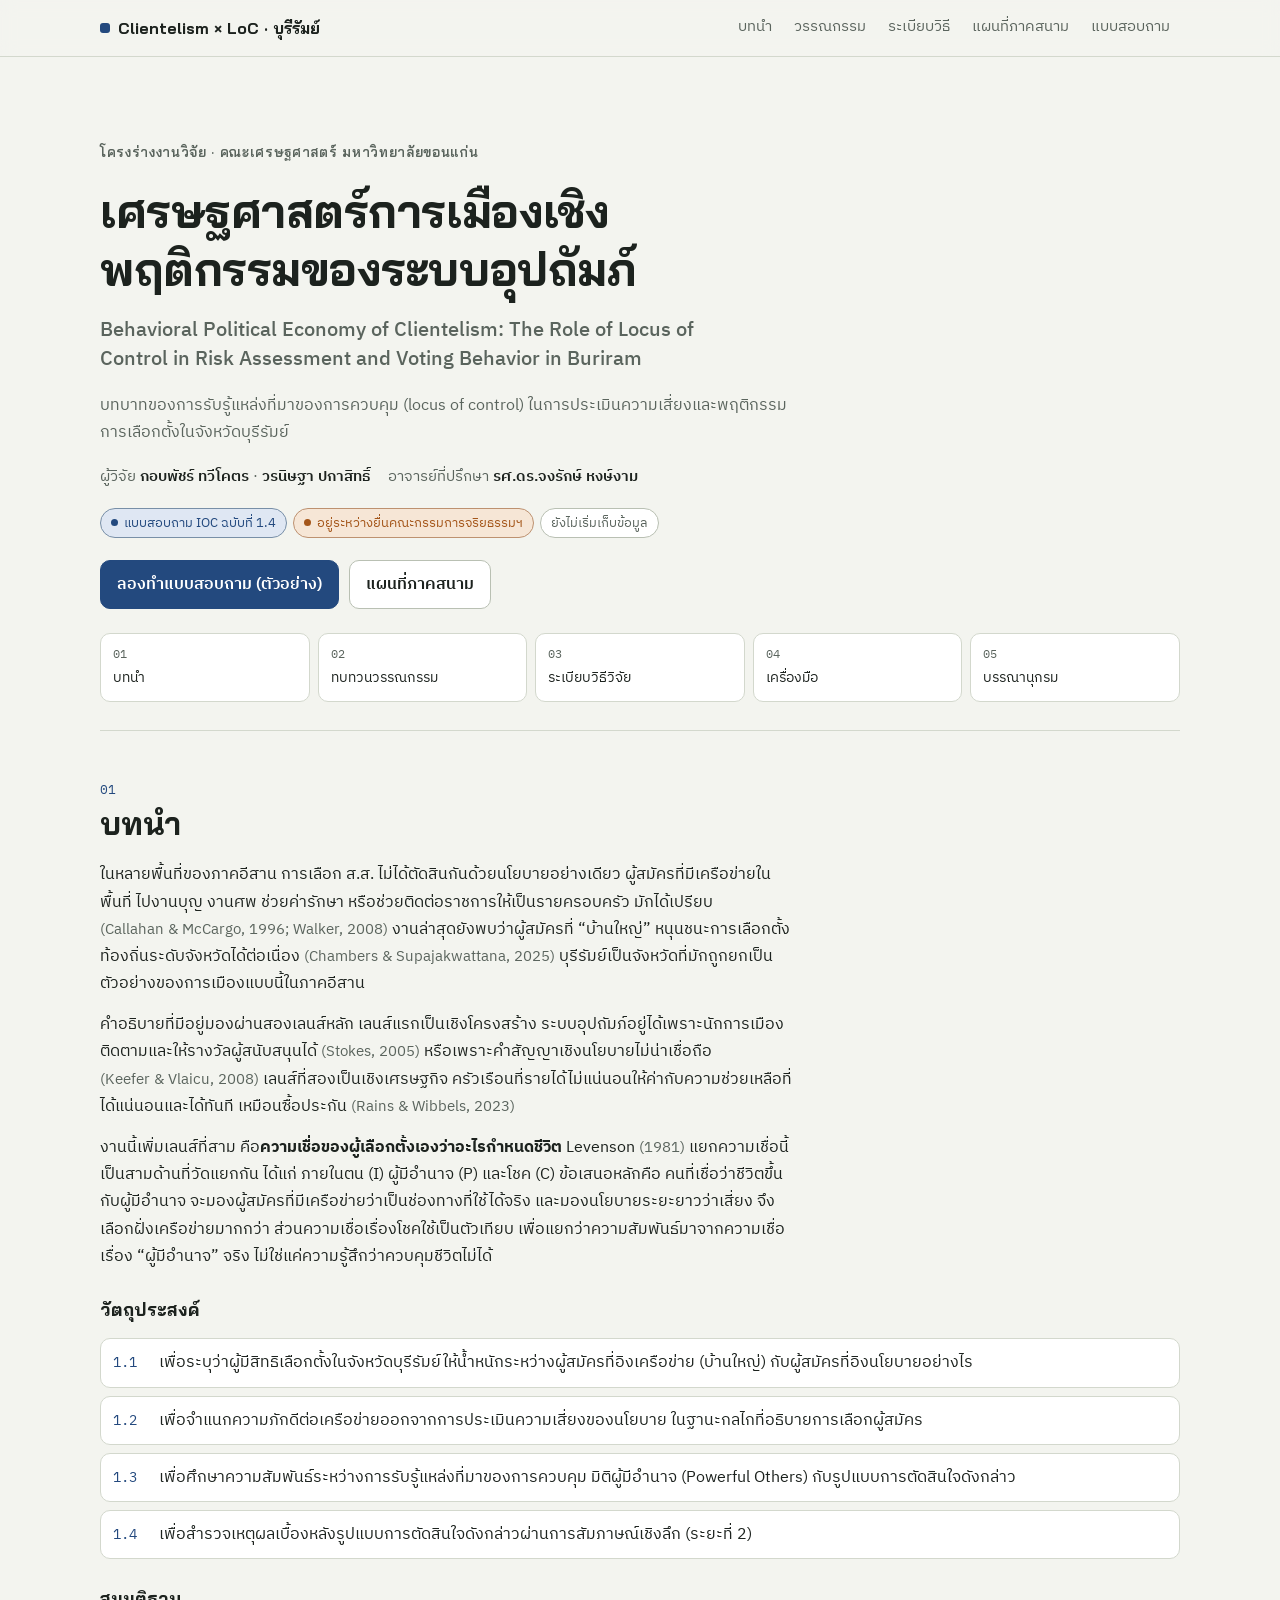
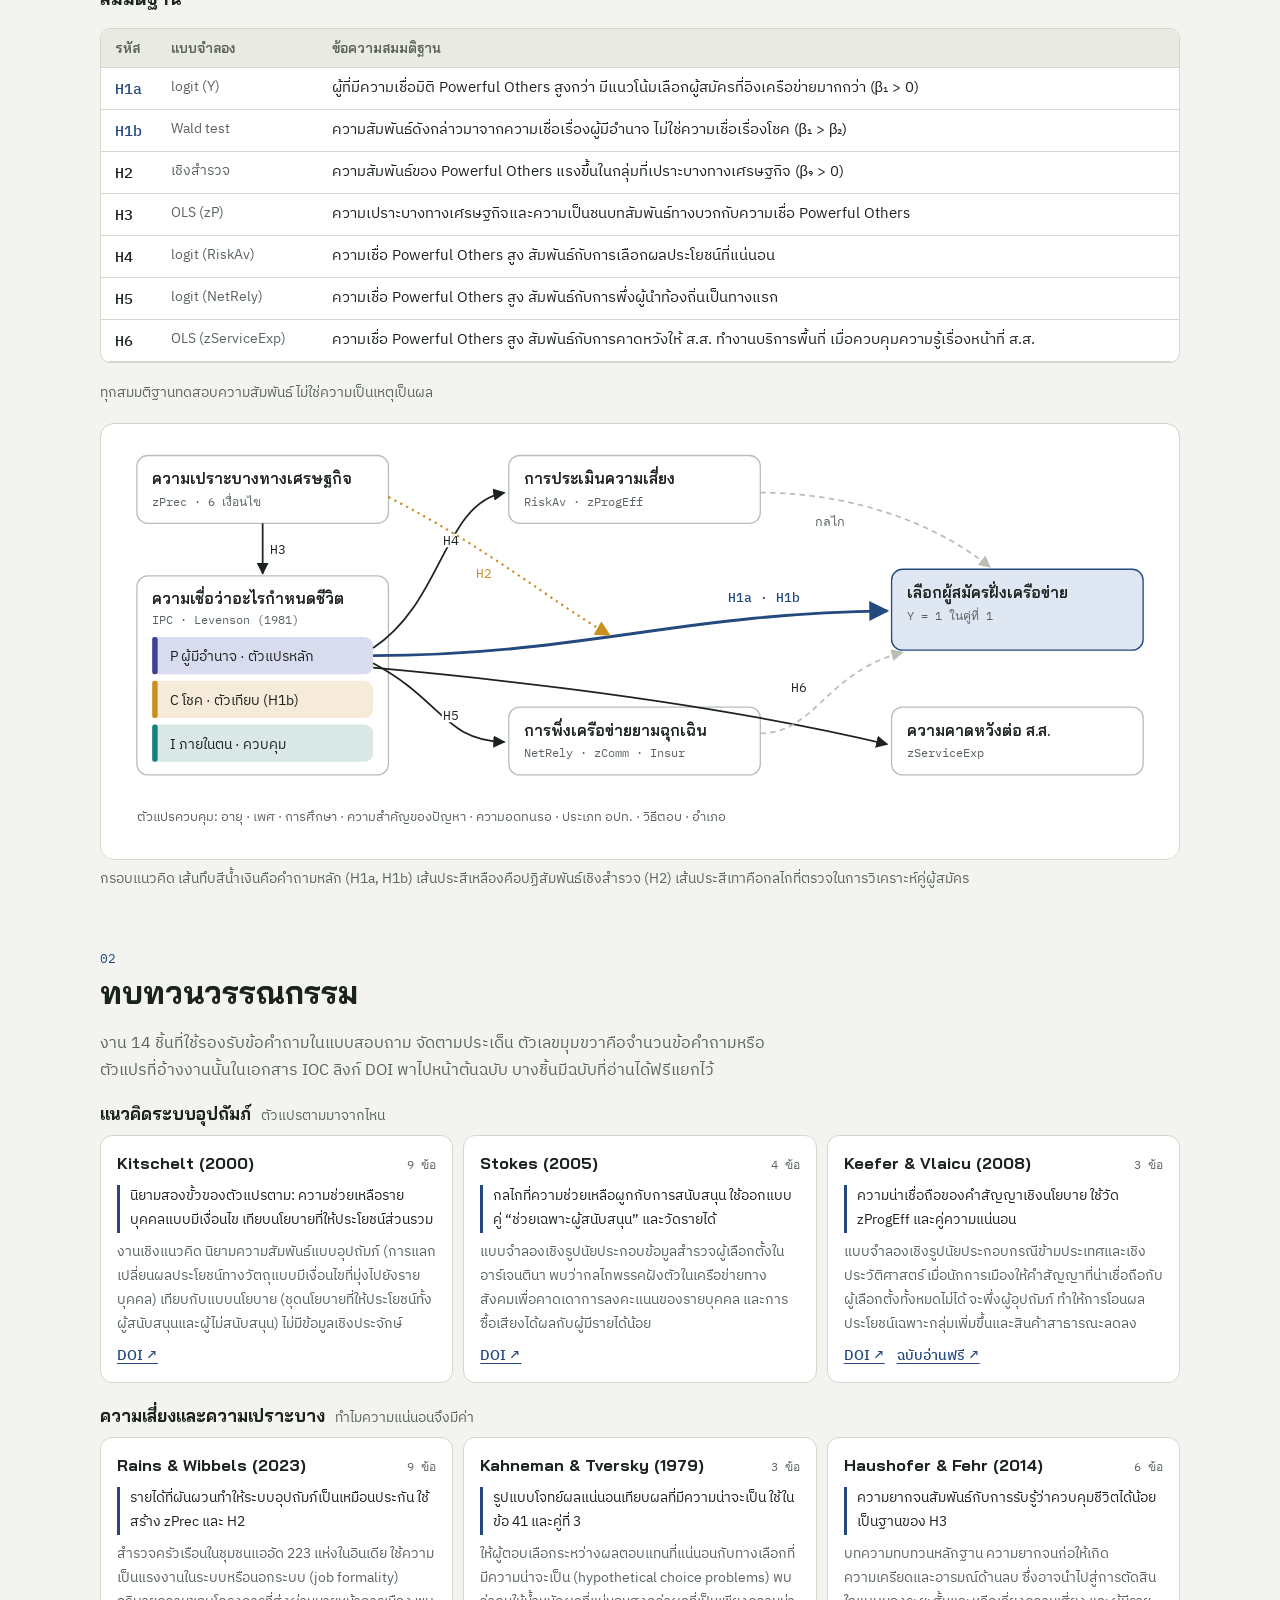
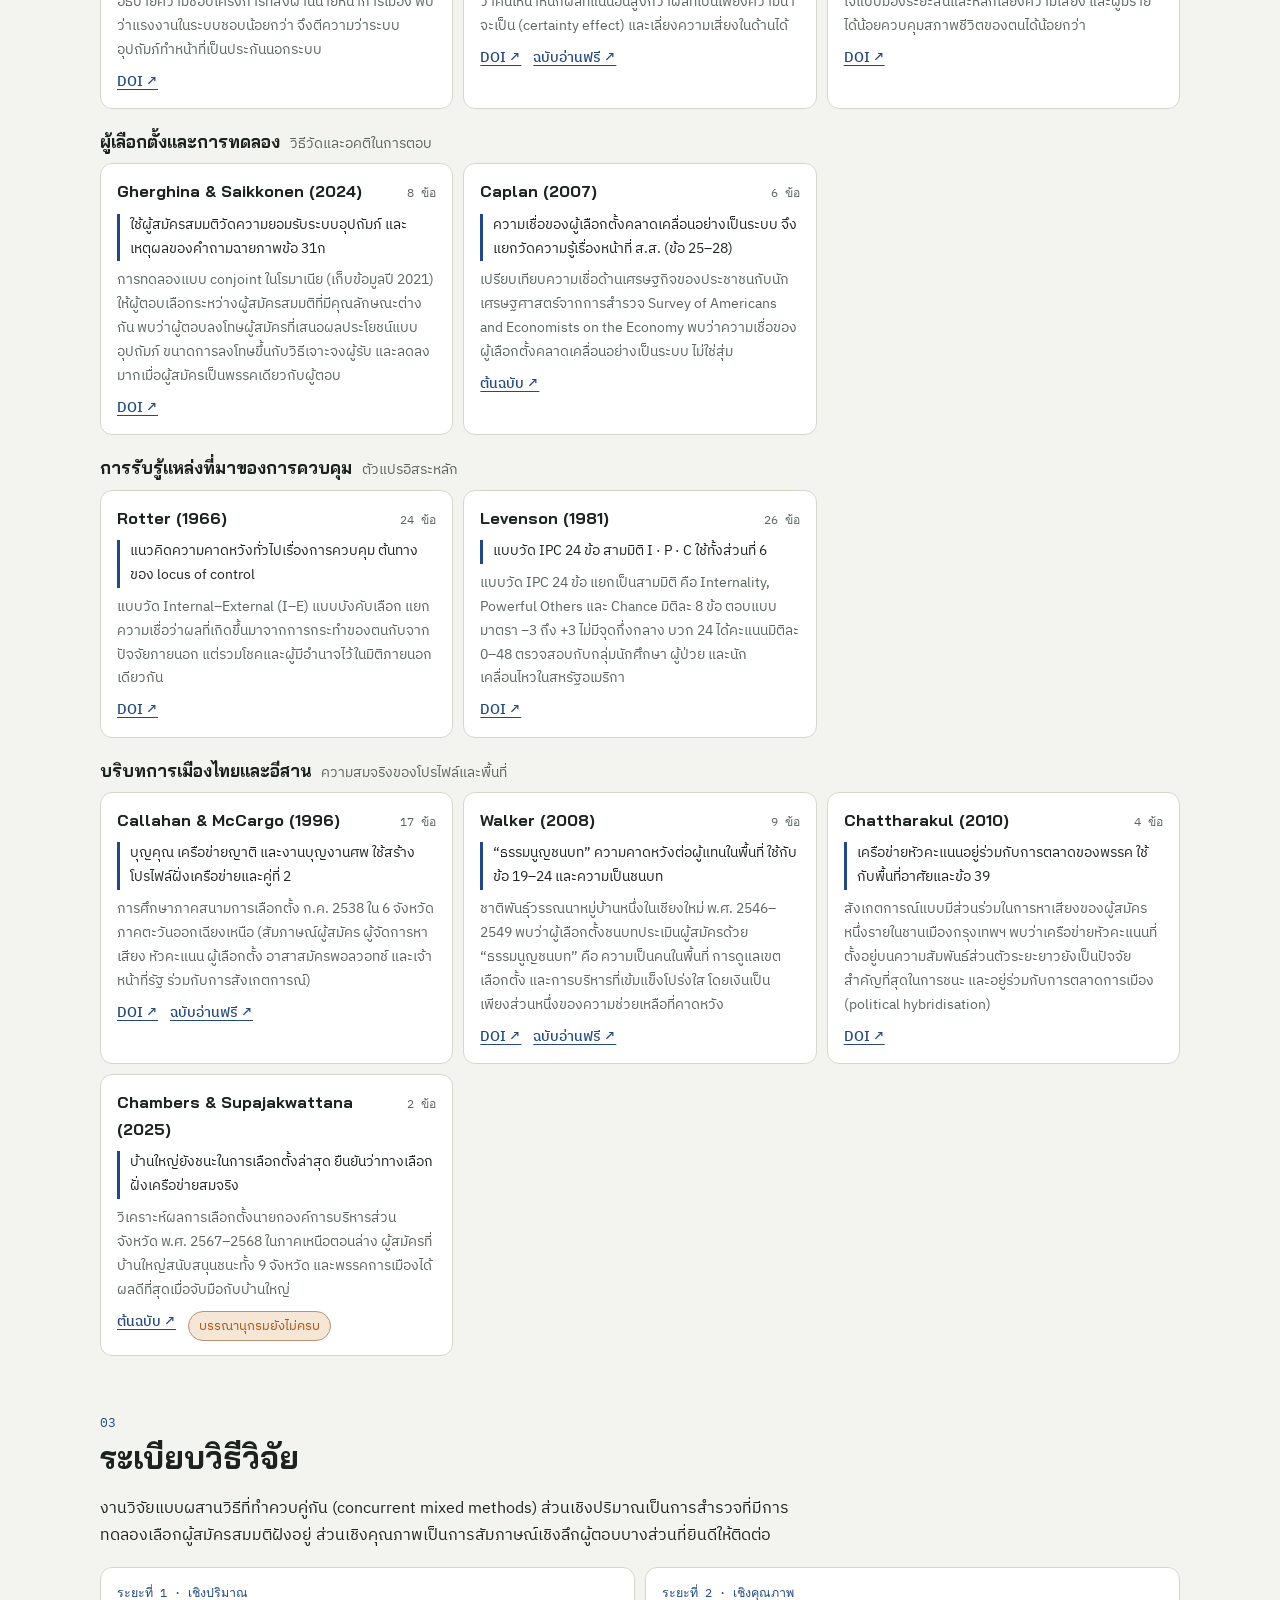
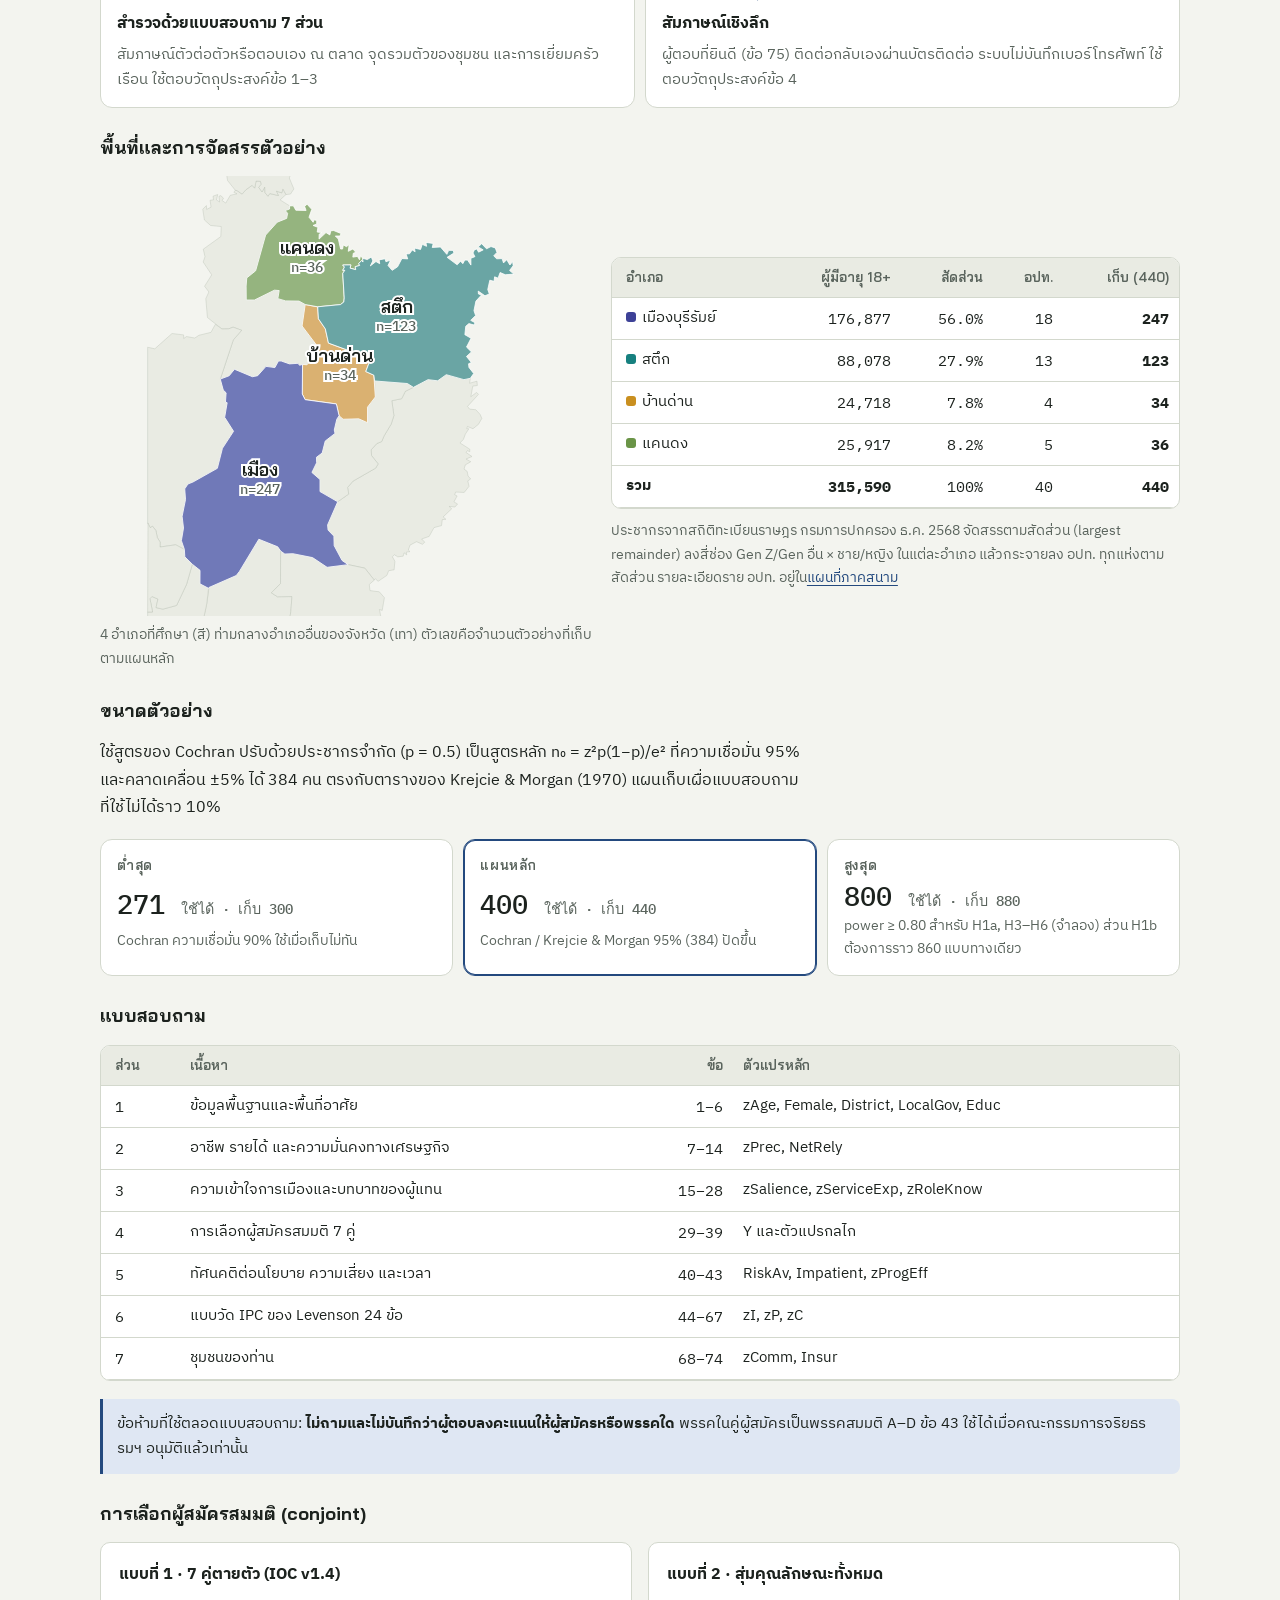
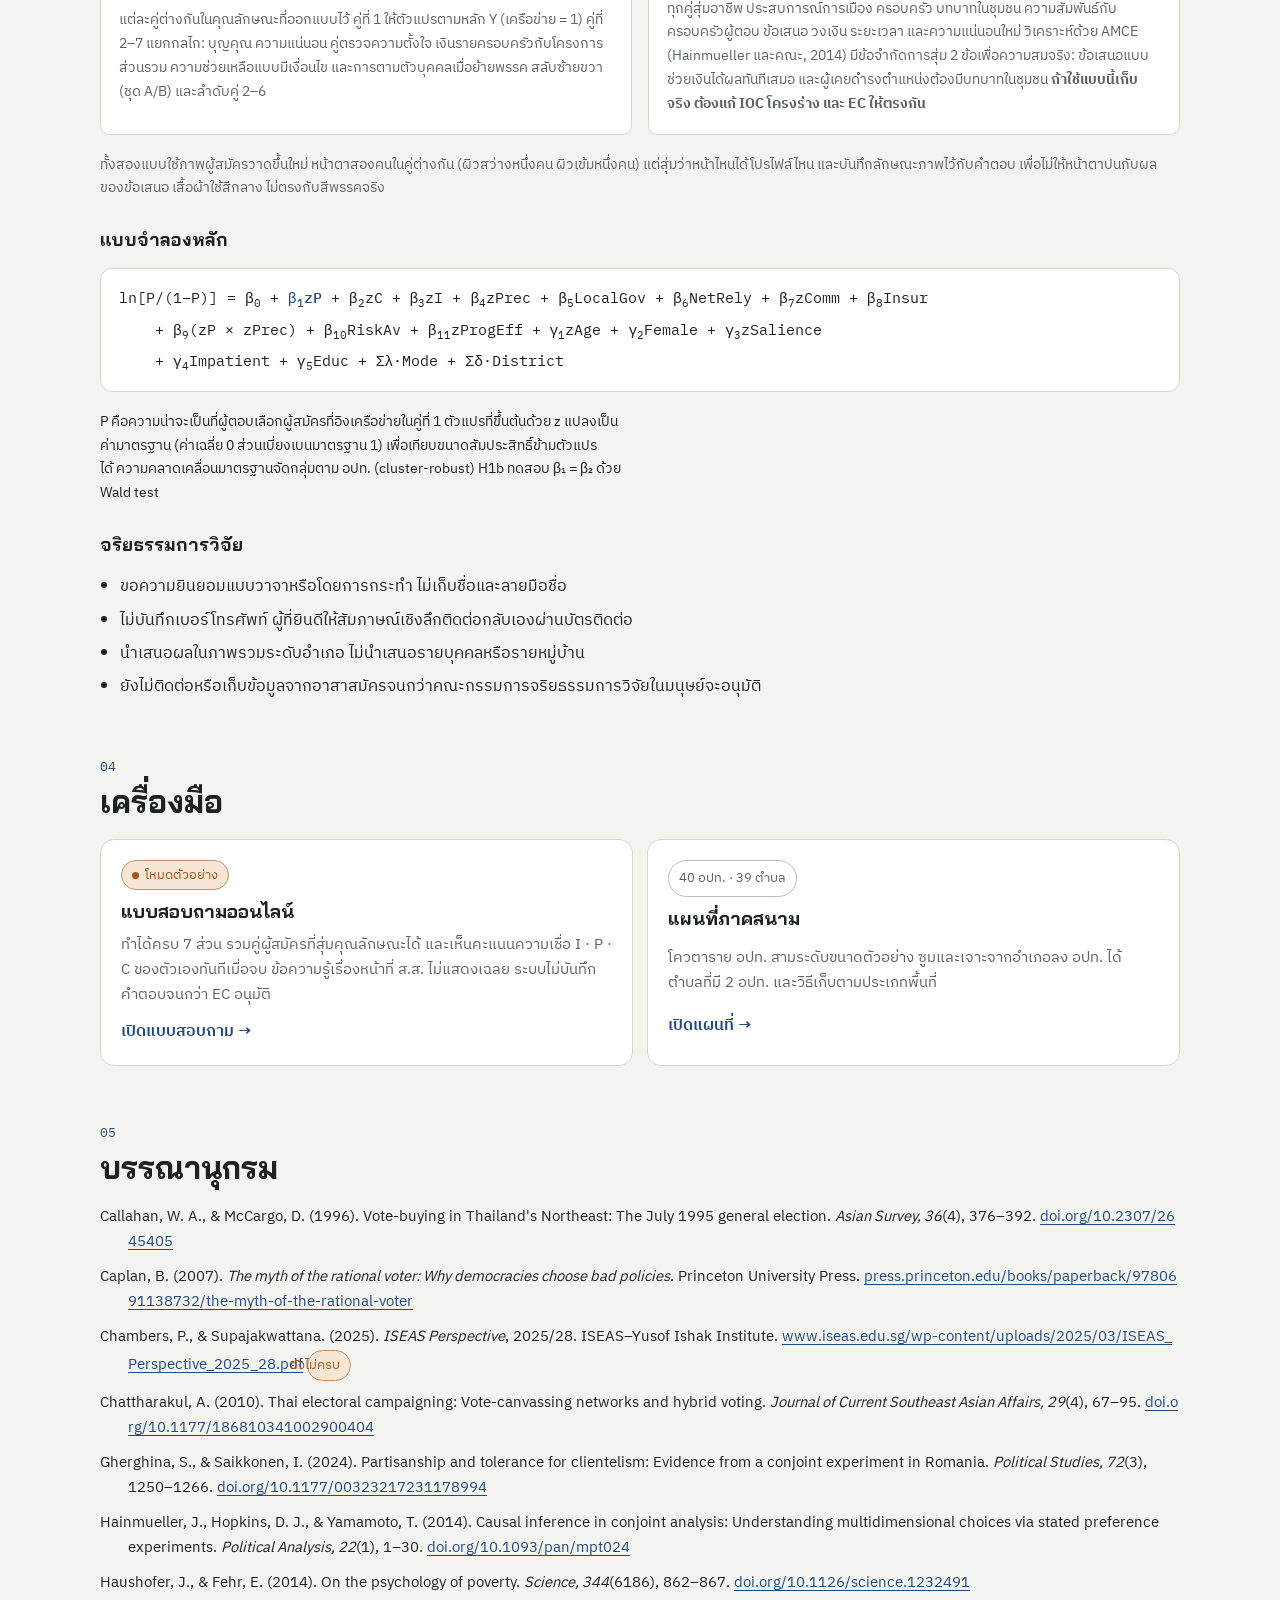
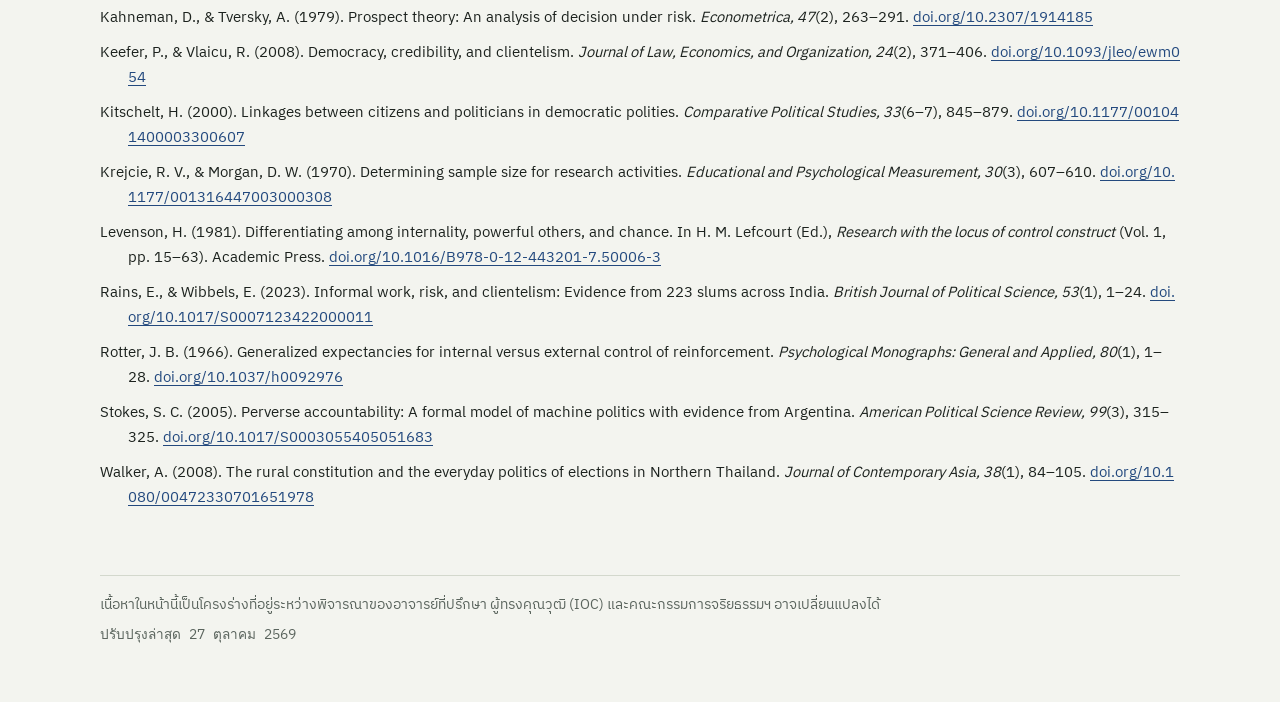
==== commit 102d034c: "Turn site into research overview with survey demo Overview page (intro, literature, method), interac" ====
--- a/index.html
+++ b/index.html
@@ -2,788 +2,322 @@
 <html lang="th">
 <head>
 <meta charset="utf-8">
-<meta name="viewport" content="width=device-width,initial-scale=1,viewport-fit=cover">
-<style>:root{color-scheme:light;padding-top:env(safe-area-inset-top,0px);padding-bottom:env(safe-area-inset-bottom,0px)}body{margin:0}img{max-width:100%}[hidden]{display:none!important}</style>
-</head>
-<body>
-<title>แผนภาคสนามบุรีรัมย์</title>
-<meta name="claude:viewport-fit-sides" content="cover">
+<meta name="viewport" content="width=device-width, initial-scale=1, viewport-fit=cover">
+<title>Behavioral Political Economy of Clientelism · Buriram</title>
+<meta name="description" content="ภาพรวมงานวิจัย: เศรษฐศาสตร์การเมืองเชิงพฤติกรรมของระบบอุปถัมภ์ บทบาทของการรับรู้แหล่งที่มาของการควบคุมในการประเมินความเสี่ยงและพฤติกรรมการเลือกตั้งในจังหวัดบุรีรัมย์">
 <link rel="preconnect" href="https://fonts.googleapis.com">
 <link rel="preconnect" href="https://fonts.gstatic.com" crossorigin>
 <link rel="stylesheet" href="https://fonts.googleapis.com/css2?family=Bai+Jamjuree:wght@500;600;700&family=IBM+Plex+Sans+Thai:wght@400;500;600&family=IBM+Plex+Mono:wght@400;500&display=swap">
+<link rel="stylesheet" href="assets/site.css">
 <style>
-/* Layout: field-sheet tool — header with sample-size tier + live quota totals, tab bar, then zoomable map + drill-down panel (stacks on phone) */
-:root{
-  --bg:#f3f4ef; --surface:#ffffff; --sunk:#e9ebe3; --ink:#1c221e; --muted:#5a645d; --line:#d3d8cd; --line2:#b9c0b3;
-  --accent:#23497e; --accent-ink:#ffffff; --warn:#a4561a; --bad:#a32a2a; --good:#2f7a45; --focus:#c2410c;
-  --nk:#3d4197; --mg:#16807f; --tb:#c98f1f; --ao:#6a9447;
-  --nk2:#9b9ed6; --mg2:#86c6c4; --tb2:#ebc777; --ao2:#b4cf98;
-  --ctx:#e3e5dd; --ctx-line:#c7ccbf; --p0:#eef0e8; --p1:#c9e1c4; --p2:#8fc28c; --p3:#4f9a5b; --p4:#24683a;
-  --f-display:"Bai Jamjuree","IBM Plex Sans Thai",Tahoma,sans-serif;
-  --f-body:"IBM Plex Sans Thai",Tahoma,"Noto Sans Thai",sans-serif;
-  --f-mono:"IBM Plex Mono",ui-monospace,Menlo,monospace;
-}
-@media (prefers-color-scheme: dark){:root:not([data-theme="light"]){
-  --bg:#141815; --surface:#1d221e; --sunk:#252b26; --ink:#e7ebe4; --muted:#a2ab9f; --line:#343b35; --line2:#4a524b;
-  --accent:#8fb1e8; --accent-ink:#0f1a2b; --warn:#e3a066; --bad:#ef8a8a; --good:#7fcf95; --focus:#fb923c;
-  --nk:#8e93ee; --mg:#4cc2bf; --tb:#e6b54f; --ao:#9cc979;
-  --nk2:#3d4180; --mg2:#1f5d5c; --tb2:#7a5a1c; --ao2:#41592e;
-  --ctx:#232824; --ctx-line:#3a413b; --p0:#232824; --p1:#2b4a33; --p2:#3c7049; --p3:#5ea56c; --p4:#93dba2;
-  color-scheme:dark}}
-:root[data-theme="dark"]{
-  --bg:#141815; --surface:#1d221e; --sunk:#252b26; --ink:#e7ebe4; --muted:#a2ab9f; --line:#343b35; --line2:#4a524b;
-  --accent:#8fb1e8; --accent-ink:#0f1a2b; --warn:#e3a066; --bad:#ef8a8a; --good:#7fcf95; --focus:#fb923c;
-  --nk:#8e93ee; --mg:#4cc2bf; --tb:#e6b54f; --ao:#9cc979;
-  --nk2:#3d4180; --mg2:#1f5d5c; --tb2:#7a5a1c; --ao2:#41592e;
-  --ctx:#232824; --ctx-line:#3a413b; --p0:#232824; --p1:#2b4a33; --p2:#3c7049; --p3:#5ea56c; --p4:#93dba2;
-  color-scheme:dark}
-*{box-sizing:border-box}
-html,body{background:var(--bg);color:var(--ink)}
-body{font-family:var(--f-body);font-size:15px;line-height:1.6;padding-left:max(16px,env(safe-area-inset-left,0px));padding-right:max(16px,env(safe-area-inset-right,0px));padding-block:0 48px}
-body::before{content:"";position:fixed;inset:0 0 auto;height:env(safe-area-inset-top,0px);z-index:10;background:var(--bg)}
-.wrap{max-width:1320px;margin:0 auto}
-h1,h2,h3{font-family:var(--f-display);text-wrap:balance;line-height:1.25;margin:0}
-h1{font-size:clamp(1.45rem,1.1rem + 1.4vw,2.1rem);font-weight:700;letter-spacing:-.01em}
-h2{font-size:1.3rem;font-weight:600}
-h3{font-size:1.05rem;font-weight:600}
-p{margin:0}
-.num,.mono{font-family:var(--f-mono);font-variant-numeric:tabular-nums}
-.muted{color:var(--muted)}
-.eyebrow{font-size:.75rem;letter-spacing:.08em;text-transform:uppercase;color:var(--muted);font-weight:600}
-button{font:inherit;color:inherit}
-:focus-visible{outline:2.5px solid var(--accent);outline-offset:2px;border-radius:4px}
-a{color:var(--accent)}
-
-header.top{padding-block:22px 14px;display:grid;gap:14px}
-.titlerow{display:flex;flex-wrap:wrap;gap:10px 24px;align-items:flex-end;justify-content:space-between}
-.titlerow p{color:var(--muted);max-width:66ch}
-.sync{display:inline-flex;align-items:center;gap:8px;font-size:.82rem;padding:4px 10px;border:1px solid var(--line);border-radius:999px;background:var(--surface);white-space:nowrap}
-.sync i{width:8px;height:8px;border-radius:50%;background:var(--line2);display:inline-block}
-.sync.on i{background:var(--good)} .sync.off i{background:var(--warn)}
-.tiers{display:grid;grid-template-columns:repeat(3,minmax(0,1fr));gap:8px}
-.tier{border:1.5px solid var(--line);background:var(--surface);border-radius:10px;padding:9px 12px;text-align:left;cursor:pointer;display:grid;gap:1px;min-width:0}
-.tier b{font-family:var(--f-display);font-size:1rem}
-.tier .tn{font-family:var(--f-mono);font-size:1.15rem}
-.tier span{font-size:.78rem;color:var(--muted)}
-.tier .tnote{font-size:inherit;color:inherit}
-.tier .tn{color:var(--ink)}
-.tier[aria-pressed="true"]{border-color:var(--accent);box-shadow:inset 0 0 0 1px var(--accent)}
-.cells{display:grid;grid-template-columns:repeat(5,minmax(0,1fr));gap:1px;background:var(--line);border:1px solid var(--line);border-radius:10px;overflow:hidden}
-.cell{background:var(--surface);padding:10px 14px;display:grid;gap:2px;min-width:0}
-.cell .lab{font-size:.78rem;color:var(--muted)}
-.cell .big{font-family:var(--f-mono);font-size:1.35rem;font-weight:500;font-variant-numeric:tabular-nums}
-.cell .big small{font-size:.8rem;color:var(--muted);font-weight:400}
-.bar{height:5px;background:var(--sunk);border-radius:3px;overflow:hidden}
-.bar>span{display:block;height:100%;background:var(--good);width:0;transition:width .3s}
-.cell.total{background:var(--sunk)}
-
-nav.tabs{position:sticky;top:env(safe-area-inset-top,0px);z-index:5;background:var(--bg);border-bottom:1px solid var(--line);display:flex;gap:2px;overflow-x:auto;scrollbar-width:none;margin-bottom:16px}
-nav.tabs button{border:0;background:none;padding:10px 14px;font-weight:500;color:var(--muted);border-bottom:2.5px solid transparent;white-space:nowrap;cursor:pointer}
-nav.tabs button[aria-selected="true"]{color:var(--ink);border-bottom-color:var(--accent)}
-
-.mapview{display:grid;grid-template-columns:minmax(0,1.3fr) minmax(0,1fr);gap:18px;align-items:start}
-.mapbox{background:var(--surface);border:1px solid var(--line);border-radius:12px;padding:10px;position:sticky;top:calc(env(safe-area-inset-top,0px) + 58px)}
-.maptools{display:flex;flex-wrap:wrap;gap:6px;margin-bottom:8px;align-items:center}
-.seg{display:inline-flex;border:1px solid var(--line);border-radius:8px;overflow:hidden}
-.seg button{border:0;background:var(--surface);padding:5px 10px;font-size:.84rem;cursor:pointer}
-.seg button+button{border-left:1px solid var(--line)}
-.seg button[aria-pressed="true"]{background:var(--ink);color:var(--bg)}
-.mapframe{position:relative;border-radius:8px;overflow:hidden;background:var(--sunk)}
-svg#map{width:100%;height:min(74vh,760px);display:block;touch-action:none;cursor:grab;user-select:none;-webkit-user-select:none}
-svg#map.dragging{cursor:grabbing}
-.zoomctl{position:absolute;right:10px;top:10px;display:grid;gap:4px}
-.zoomctl button{width:34px;height:34px;border-radius:8px;border:1px solid var(--line2);background:var(--surface);font-size:1.1rem;line-height:1;cursor:pointer;box-shadow:0 1px 2px rgba(0,0,0,.08)}
-.maphint{position:absolute;left:10px;bottom:8px;font-size:.74rem;color:var(--muted);background:var(--surface);opacity:.92;padding:2px 8px;border-radius:6px;pointer-events:none;max-width:calc(100% - 20px)}
-.ctx{fill:var(--ctx);stroke:var(--ctx-line);stroke-width:1}
-.ctxlbl{font:500 14px var(--f-body);fill:var(--muted);text-anchor:middle;opacity:.75;pointer-events:none}
-.tam{stroke:var(--surface);stroke-width:1;cursor:pointer;transition:opacity .2s}
-.tam:hover{opacity:.82}
-.tam.dim{opacity:.28}
-.tam.sel{stroke:var(--ink);stroke-width:3}
-.dhalo{fill:none;stroke:var(--surface);stroke-width:7;pointer-events:none;stroke-linejoin:round}
-.dline{fill:none;stroke:var(--ink);stroke-width:2.4;pointer-events:none;stroke-linejoin:round}
-.dline.on{stroke:var(--focus);stroke-width:4}
-.tl{font:500 11px var(--f-body);fill:var(--ink);text-anchor:middle;pointer-events:none;paint-order:stroke;stroke:var(--surface);stroke-width:3px;stroke-linejoin:round}
-.tn{font:600 11px var(--f-mono);text-anchor:middle;pointer-events:none}
-.pill{fill:var(--ink);opacity:.86}
-.pilltx{fill:var(--bg)}
-.dl{font:700 19px var(--f-display);fill:var(--ink);text-anchor:middle;pointer-events:none;paint-order:stroke;stroke:var(--surface);stroke-width:5px;stroke-linejoin:round}
-.dn{font:600 13px var(--f-mono);fill:var(--ink);text-anchor:middle;pointer-events:none;paint-order:stroke;stroke:var(--surface);stroke-width:4px}
-.legend{display:flex;flex-wrap:wrap;gap:6px 14px;font-size:.82rem;margin-top:8px;color:var(--muted)}
-.legend span{display:inline-flex;align-items:center;gap:6px}
-.sw{width:14px;height:14px;border-radius:3px;display:inline-block;border:1px solid var(--line)}
-
-.panel{display:grid;gap:14px;min-width:0}
-.crumbs{display:flex;flex-wrap:wrap;gap:4px 6px;align-items:center;font-size:.86rem}
-.crumbs button{border:0;background:none;padding:2px 4px;color:var(--accent);cursor:pointer;text-decoration:underline;text-underline-offset:3px}
-.crumbs span.cur{font-weight:600}
-.crumbs i{color:var(--muted);font-style:normal}
-.card{background:var(--surface);border:1px solid var(--line);border-radius:12px;padding:16px;display:grid;gap:12px;min-width:0}
-.card.hint{background:var(--sunk);border-style:dashed}
-.chip{display:inline-flex;align-items:center;gap:6px;font-size:.78rem;font-weight:600;padding:2px 9px;border-radius:999px;color:#fff;white-space:nowrap}
-.chip.nk{background:var(--nk)} .chip.mg{background:var(--mg)} .chip.tb{background:var(--tb);color:#1c1a12} .chip.ao{background:var(--ao);color:#121a0d}
-.lhead{display:flex;flex-wrap:wrap;align-items:center;gap:8px 10px}
-.lhead h3{font-size:1.2rem}
-.kv{display:flex;flex-wrap:wrap;gap:4px 18px;font-size:.88rem;color:var(--muted)}
-.kv b{color:var(--ink);font-family:var(--f-mono);font-weight:500}
-.qgrid{display:grid;grid-template-columns:repeat(2,minmax(0,1fr));gap:8px}
-.q{border:1px solid var(--line);border-radius:10px;padding:10px;display:grid;gap:6px;min-width:0}
-.q .qt{display:flex;justify-content:space-between;align-items:baseline;gap:6px;font-size:.84rem}
-.q .qn{font-family:var(--f-mono);font-size:1.25rem;font-variant-numeric:tabular-nums}
-.q .qn small{font-size:.8rem;color:var(--muted)}
-.q.full{border-color:var(--good)} .q.over{border-color:var(--bad)}
-.q .pop{font-size:.74rem;color:var(--muted)}
-.plus{border:1px solid var(--accent);background:var(--accent);color:var(--accent-ink);border-radius:8px;padding:6px 0;font-weight:600;cursor:pointer;width:100%}
-.plus.ghost{background:transparent;color:var(--accent)}
-.row{display:flex;flex-wrap:wrap;gap:8px;align-items:center}
-.venues{display:flex;flex-wrap:wrap;gap:6px}
-.venues button{border:1px solid var(--line);background:var(--surface);border-radius:999px;padding:4px 11px;font-size:.84rem;cursor:pointer}
-.venues button[aria-pressed="true"]{background:var(--ink);color:var(--bg);border-color:var(--ink)}
-.mix{display:grid;grid-template-columns:repeat(3,minmax(0,1fr));gap:6px}
-.mix div{background:var(--sunk);border-radius:8px;padding:8px;display:grid;min-width:0}
-.mix b{font-family:var(--f-mono);font-size:1.1rem;font-weight:500}
-.mix span{font-size:.76rem;color:var(--muted)}
-.links{display:flex;flex-wrap:wrap;gap:6px}
-.links a{font-size:.84rem;text-decoration:none;border:1px solid var(--line);border-radius:6px;padding:3px 9px;background:var(--surface)}
-.links a:hover{border-color:var(--accent)}
-ul.tips{margin:0;padding-left:1.1em;display:grid;gap:4px;font-size:.9rem}
-.note{font-size:.86rem;border-left:3px solid var(--warn);padding:6px 10px;background:var(--sunk);border-radius:0 6px 6px 0}
-.note.info{border-left-color:var(--accent)}
-.parts{width:100%;font-size:.88rem;border-collapse:collapse}
-.parts td{padding:3px 10px 3px 0;white-space:normal;text-align:left;border:0}
-.parts td.num{text-align:right}
-.dcards{display:grid;gap:8px}
-.dcard{border:1px solid var(--line);border-radius:10px;padding:10px 12px;background:var(--surface);cursor:pointer;text-align:left;display:grid;gap:4px;width:100%}
-.dcard:hover{border-color:var(--accent)}
-.dcard .top{display:flex;justify-content:space-between;gap:8px;align-items:baseline;flex-wrap:wrap}
-.dcard .top b{font-family:var(--f-display);font-size:1.05rem}
-.lgulist{display:grid}
-.lgurow{display:grid;grid-template-columns:minmax(0,1fr) auto auto;gap:10px;align-items:center;border:0;border-top:1px solid var(--line);background:none;padding:6px 2px;text-align:left;cursor:pointer;width:100%}
-.lgurow:hover{background:var(--sunk)}
-.lgurow .c{font-size:.76rem;color:var(--muted);font-family:var(--f-mono)}
-
-.tblwrap{overflow-x:auto;border:1px solid var(--line);border-radius:12px;background:var(--surface)}
-table.big{border-collapse:collapse;width:100%;font-size:.88rem}
-table.big th,table.big td{padding:7px 10px;text-align:right;white-space:nowrap;border-bottom:1px solid var(--line)}
-table.big th:first-child,table.big td:first-child,table.big th.l,table.big td.l{text-align:left}
-table.big thead th{position:sticky;top:0;background:var(--sunk);font-weight:600;font-size:.8rem;color:var(--muted)}
-tbody tr.lg{cursor:pointer} tbody tr.lg:hover td{background:var(--sunk)}
-tr.dist td{background:var(--sunk);font-weight:600}
-tr.grand td{font-weight:700;border-top:2px solid var(--line2)}
-td.num{font-family:var(--f-mono)}
-.tbar{display:inline-block;width:56px;height:6px;background:var(--sunk);border-radius:3px;vertical-align:middle;margin-left:6px;overflow:hidden}
-.tbar span{display:block;height:100%;background:var(--good)}
-.btn{border:1px solid var(--line2);background:var(--surface);border-radius:8px;padding:6px 12px;cursor:pointer;font-size:.88rem}
-.grid2{display:grid;grid-template-columns:repeat(2,minmax(0,1fr));gap:16px}
-.mini{width:100%;height:auto;max-height:260px;background:var(--sunk);border-radius:8px}
-.mini .m-ctx{fill:var(--ctx);stroke:var(--ctx-line);stroke-width:1.5}
-.mini .m-t{stroke:var(--surface);stroke-width:1.5}
-.mini .edge{fill:none;stroke:var(--bad);stroke-width:5;stroke-dasharray:10 6;stroke-linecap:round}
-.mini text{font:600 15px var(--f-body);fill:var(--ink);text-anchor:middle;paint-order:stroke;stroke:var(--sunk);stroke-width:4px}
-.splitbar{display:flex;height:22px;border-radius:6px;overflow:hidden;font-size:.74rem;font-weight:600}
-.splitbar span{display:flex;align-items:center;justify-content:center;color:#fff;min-width:0;overflow:hidden;white-space:nowrap}
-.prose{display:grid;gap:18px;max-width:78ch}
-.prose ol,.prose ul{margin:0;padding-left:1.3em;display:grid;gap:6px}
-.script{background:var(--sunk);border-radius:10px;padding:12px 14px;display:grid;gap:6px;font-size:.93rem}
-.script b{font-family:var(--f-display)}
-.plan-in{display:flex;flex-wrap:wrap;gap:12px 20px;align-items:end}
-.plan-in label{display:grid;gap:4px;font-size:.84rem;color:var(--muted)}
-.plan-in input{font:inherit;font-family:var(--f-mono);width:84px;padding:6px 8px;border:1px solid var(--line2);border-radius:8px;background:var(--surface);color:var(--ink)}
-.days{display:grid;grid-template-columns:repeat(auto-fill,minmax(250px,1fr));gap:10px}
-.day{border:1px solid var(--line);border-radius:10px;padding:10px 12px;background:var(--surface);display:grid;gap:6px;min-width:0}
-.day h3{font-size:.98rem;display:flex;justify-content:space-between;gap:8px}
-.day ul{margin:0;padding:0;list-style:none;display:grid;gap:3px;font-size:.86rem}
-.day li{display:flex;justify-content:space-between;gap:8px}
-.dot{width:9px;height:9px;border-radius:2px;display:inline-block;margin-right:6px;vertical-align:middle}
-footer{margin-top:36px;font-size:.8rem;color:var(--muted);display:grid;gap:6px;max-width:90ch}
-.toast{position:fixed;left:50%;transform:translateX(-50%);bottom:calc(18px + env(safe-area-inset-bottom,0px));background:var(--ink);color:var(--bg);padding:9px 14px;border-radius:10px;font-size:.88rem;display:flex;gap:12px;align-items:center;z-index:20;max-width:calc(100% - 32px)}
-.toast button{background:none;border:1px solid var(--bg);color:var(--bg);border-radius:6px;padding:2px 8px;cursor:pointer}
-[hidden]{display:none!important}
-@media (max-width:900px){
-  .mapview{grid-template-columns:minmax(0,1fr)}
-  .mapbox{position:static}
-  svg#map{height:58vh}
-  .grid2{grid-template-columns:minmax(0,1fr)}
-}
-@media (max-width:620px){
-  .cells{grid-template-columns:repeat(2,minmax(0,1fr))}
-  .cell.total{grid-column:1/-1}
-  .tier span{display:none}
-  .tier .tnote{display:none}
-  .tier .tn{display:block;font-size:1rem}
-}
-@media (prefers-reduced-motion:reduce){*{transition:none!important}}
+/* Layout: long-form research overview — hero, then numbered sections (intro, literature, method, tools, references) in a single reading column with wide figures */
+.hero{padding:clamp(36px,7vw,84px) 0 28px;display:grid;gap:18px;border-bottom:1px solid var(--line)}
+.eyebrow{font-family:var(--f-display);font-size:.84rem;font-weight:600;letter-spacing:.05em;color:var(--muted)}
+.hero h1{font-size:clamp(1.7rem,1.2rem + 2.4vw,2.9rem);font-weight:700;letter-spacing:-.01em;max-width:22ch}
+.hero .en{font-family:var(--f-display);font-size:clamp(1rem,.9rem + .5vw,1.25rem);color:var(--muted);font-weight:500;max-width:52ch;line-height:1.45}
+.byline{display:flex;flex-wrap:wrap;gap:6px 18px;font-size:.93rem;color:var(--muted)}
+.byline b{color:var(--ink);font-weight:600}
+.status{display:flex;flex-wrap:wrap;gap:6px}
+.cta{display:flex;flex-wrap:wrap;gap:10px;margin-top:4px}
+.toc{display:grid;grid-template-columns:repeat(5,1fr);gap:8px;margin-top:6px}
+.toc a{display:grid;gap:2px;padding:10px 12px;border:1px solid var(--line);border-radius:10px;background:var(--surface);text-decoration:none;color:var(--ink);font-size:.9rem;transition:border-color .15s,transform .15s}
+.toc a:hover{border-color:var(--line2);transform:translateY(-2px)}
+.toc a span{font-family:var(--f-mono);font-size:.74rem;color:var(--muted)}
+@media (max-width:760px){.toc{grid-template-columns:repeat(2,1fr)}}
+
+section.s{padding:48px 0 8px;display:grid;gap:18px}
+.sh{display:grid;gap:4px}
+.sh .no{font-family:var(--f-mono);font-size:.8rem;color:var(--accent)}
+.sh h2{font-size:clamp(1.4rem,1.1rem + 1.2vw,1.95rem)}
+.prose{display:grid;gap:14px;max-width:70ch}
+.prose p{text-wrap:pretty}
+h3.sub{font-size:1.12rem;margin-top:10px}
+.cite{color:var(--muted);font-size:.92em;white-space:nowrap}
+ol.obj{margin:0;padding:0;list-style:none;display:grid;gap:8px;counter-reset:o}
+ol.obj li{display:grid;grid-template-columns:36px 1fr;gap:10px;align-items:start;padding:10px 12px;background:var(--surface);border:1px solid var(--line);border-radius:10px}
+ol.obj li::before{counter-increment:o;content:"1." counter(o);font-family:var(--f-mono);font-size:.85rem;color:var(--accent);padding-top:2px}
+.hyp td:first-child{font-family:var(--f-mono);font-weight:500;white-space:nowrap}
+.hyp td:nth-child(2){color:var(--muted);font-size:.86rem;white-space:nowrap}
+.hyp tr.main td:first-child{color:var(--accent)}
+
+figure{margin:0;display:grid;gap:8px}
+figcaption{font-size:.86rem;color:var(--muted)}
+.fig{background:var(--surface);border:1px solid var(--line);border-radius:14px;padding:14px;overflow-x:auto}
+.fig svg{display:block;width:100%;height:auto;min-width:660px}
+.fig .node rect{fill:var(--surface);stroke:var(--line2);stroke-width:1.2}
+.fig .node.y rect{fill:var(--accent-soft);stroke:var(--accent)}
+.fig .node .t{font-family:var(--f-display);font-weight:600;font-size:14px;fill:var(--ink)}
+.fig .node .d{font-family:var(--f-mono);font-size:11px;fill:var(--muted)}
+.fig .pill rect{stroke:none}
+.fig .pill text{font-family:var(--f-body);font-size:12.5px;fill:var(--ink)}
+.fig .e{fill:none;stroke:var(--ink);stroke-width:1.6}
+.fig .e.main{stroke:var(--accent);stroke-width:2.6}
+.fig .e.mech{stroke:var(--line2);stroke-dasharray:5 4}
+.fig .e.mod{stroke:var(--tb);stroke-dasharray:2 4;stroke-width:2}
+.fig .lab{font-family:var(--f-mono);font-size:11.5px;fill:var(--ink);paint-order:stroke;stroke:var(--surface);stroke-width:4px}
+.fig .lab.acc{fill:var(--accent);font-weight:500}
+.fig .note{font-family:var(--f-body);font-size:12px;fill:var(--muted)}
+
+.lit{display:grid;gap:22px}
+.theme{display:grid;gap:10px}
+.theme h3{font-size:1.05rem;display:flex;gap:10px;align-items:baseline}
+.theme h3 small{font-family:var(--f-body);font-weight:400;color:var(--muted);font-size:.86rem}
+.works{display:grid;grid-template-columns:repeat(auto-fill,minmax(300px,1fr));gap:10px}
+.work{display:grid;gap:8px;align-content:start;background:var(--surface);border:1px solid var(--line);border-radius:12px;padding:14px 16px}
+.work .wh{display:flex;justify-content:space-between;gap:10px;align-items:baseline}
+.work .wh b{font-family:var(--f-display);font-size:1rem}
+.work .use{font-size:.88rem;border-left:3px solid var(--accent);padding-left:10px}
+.work .m{font-size:.88rem;color:var(--muted)}
+.work .links{display:flex;gap:12px;flex-wrap:wrap;font-size:.86rem}
+.work .links a{font-weight:500}
+.work .uses{font-family:var(--f-mono);font-size:.76rem;color:var(--muted);white-space:nowrap}
+
+.grid2{display:grid;grid-template-columns:1fr 1fr;gap:16px}
+@media (max-width:780px){.grid2{grid-template-columns:1fr}}
+.phase{display:grid;grid-template-columns:1fr 1fr;gap:10px}
+.phase > div{display:grid;gap:6px;padding:14px 16px;border-radius:12px;background:var(--surface);border:1px solid var(--line)}
+.phase .k{font-family:var(--f-mono);font-size:.78rem;color:var(--accent)}
+.phase p{font-size:.92rem;color:var(--muted)}
+@media (max-width:620px){.phase{grid-template-columns:1fr}}
+.mapwrap{display:grid;grid-template-columns:minmax(0,1fr) minmax(0,1.15fr);gap:16px;align-items:center}
+@media (max-width:780px){.mapwrap{grid-template-columns:1fr}}
+.minimap{width:100%;height:auto;max-height:440px}
+.minimap .ctx{fill:var(--sunk);stroke:var(--line2);stroke-width:1}
+.minimap .st{stroke:var(--surface);stroke-width:2}
+.minimap text{font-family:var(--f-display);font-weight:600;font-size:46px;fill:var(--ink);paint-order:stroke;stroke:var(--surface);stroke-width:10px;text-anchor:middle}
+.minimap text.n{font-family:var(--f-mono);font-weight:500;font-size:36px;fill:var(--muted)}
+.sw{display:inline-block;width:10px;height:10px;border-radius:3px;margin-right:6px;vertical-align:0}
+.tiers{display:grid;grid-template-columns:repeat(3,1fr);gap:10px}
+.tier{display:grid;gap:4px;padding:14px 16px;border-radius:12px;background:var(--surface);border:1px solid var(--line)}
+.tier.main{border-color:var(--accent);box-shadow:0 0 0 1px var(--accent) inset}
+.tier .big{font-family:var(--f-mono);font-size:1.7rem;font-weight:500;line-height:1.1}
+.tier .big small{font-size:.9rem;color:var(--muted)}
+.tier p{font-size:.86rem;color:var(--muted)}
+@media (max-width:620px){.tiers{grid-template-columns:1fr}}
+.eq{font-family:var(--f-mono);font-size:.92rem;line-height:2;background:var(--surface);border:1px solid var(--line);border-radius:12px;padding:14px 18px;overflow-x:auto;white-space:nowrap}
+.eq .b1{color:var(--accent);font-weight:500}
+.eq sub{font-size:.72em}
+.parts td:first-child{font-family:var(--f-mono);white-space:nowrap}
+.parts td.r{font-family:var(--f-mono)}
+.tools{display:grid;grid-template-columns:1fr 1fr;gap:14px}
+.tool{display:grid;gap:10px;padding:20px;border-radius:14px;background:var(--surface);border:1px solid var(--line);text-decoration:none;color:var(--ink);transition:border-color .15s,transform .15s}
+.tool:hover{border-color:var(--accent);transform:translateY(-2px)}
+.tool h3{font-size:1.15rem}
+.tool p{color:var(--muted);font-size:.92rem}
+.tool .go{font-weight:600;color:var(--accent)}
+@media (max-width:680px){.tools{grid-template-columns:1fr}}
+ol.refs{margin:0;padding:0;list-style:none;display:grid;gap:10px;font-size:.92rem}
+ol.refs li{padding-left:28px;text-indent:-28px}
+ol.refs a{word-break:break-all}
+footer{margin-top:56px;padding-top:18px;border-top:1px solid var(--line);font-size:.85rem;color:var(--muted);display:grid;gap:6px}
 </style>
-
-<div class="wrap">
-<header class="top">
-  <div class="titlerow">
-    <div style="display:grid;gap:6px">
-      <span class="eyebrow">แผนเก็บข้อมูลภาคสนาม · ทะเบียนราษฎร ธ.ค. 2568</span>
-      <h1>แผนภาคสนามบุรีรัมย์</h1>
-      <p>4 อำเภอ · 39 ตำบล · 40 อปท. · จัดสรรตัวอย่างตามสัดส่วนประชากรอายุ 18 ปีขึ้นไป โควตาหลักอยู่ที่ระดับอำเภอ (Gen Z / Gen อื่น × ชาย / หญิง) และกระจายลง อปท. ตามสัดส่วนเพื่อให้อนุมานได้ทุกประเภท อปท.</p>
+</head>
+<body>
+<nav class="site-nav" aria-label="เมนูหลัก"><div class="wrap"><a class="brand" href="./"><i></i>Clientelism × LoC · บุรีรัมย์</a><ul><li><a class="nl" href="#intro">บทนำ</a></li><li><a class="nl" href="#lit">วรรณกรรม</a></li><li><a class="nl" href="#method">ระเบียบวิธี</a></li><li><a class="nl" href="field/">แผนที่ภาคสนาม</a></li><li><a class="nl" href="survey/">แบบสอบถาม</a></li></ul></div></nav>
+<main class="wrap">
+
+<header class="hero">
+  <p class="eyebrow">โครงร่างงานวิจัย · คณะเศรษฐศาสตร์ มหาวิทยาลัยขอนแก่น</p>
+  <h1>เศรษฐศาสตร์การเมืองเชิงพฤติกรรมของระบบอุปถัมภ์</h1>
+  <p class="en">Behavioral Political Economy of Clientelism: The Role of Locus of Control in Risk Assessment and Voting Behavior in Buriram</p>
+  <p class="prose" style="color:var(--muted)">บทบาทของการรับรู้แหล่งที่มาของการควบคุม (locus of control) ในการประเมินความเสี่ยงและพฤติกรรมการเลือกตั้งในจังหวัดบุรีรัมย์</p>
+  <div class="byline"><span>ผู้วิจัย <b>กอบพัชร์ ทวีโคตร</b> · <b>วรนิษฐา ปกาสิทธิ์</b></span><span>อาจารย์ที่ปรึกษา <b>รศ.ดร.จงรักษ์ หงษ์งาม</b></span></div>
+  <div class="status"><span class="chip acc"><i></i>แบบสอบถาม IOC ฉบับที่ 1.4</span><span class="chip warn"><i></i>อยู่ระหว่างยื่นคณะกรรมการจริยธรรมฯ</span><span class="chip">ยังไม่เริ่มเก็บข้อมูล</span></div>
+  <div class="cta"><a class="btn primary" href="survey/">ลองทำแบบสอบถาม (ตัวอย่าง)</a><a class="btn" href="field/">แผนที่ภาคสนาม</a></div>
+  <nav class="toc" aria-label="สารบัญ">
+    <a href="#intro"><span>01</span>บทนำ</a><a href="#lit"><span>02</span>ทบทวนวรรณกรรม</a><a href="#method"><span>03</span>ระเบียบวิธีวิจัย</a><a href="#tools"><span>04</span>เครื่องมือ</a><a href="#refs"><span>05</span>บรรณานุกรม</a>
+  </nav>
+</header>
+
+<section class="s" id="intro">
+  <div class="sh"><span class="no">01</span><h2>บทนำ</h2></div>
+  <div class="prose">
+    <p>ในหลายพื้นที่ของภาคอีสาน การเลือก ส.ส. ไม่ได้ตัดสินกันด้วยนโยบายอย่างเดียว ผู้สมัครที่มีเครือข่ายในพื้นที่ ไปงานบุญ งานศพ ช่วยค่ารักษา หรือช่วยติดต่อราชการให้เป็นรายครอบครัว มักได้เปรียบ <span class="cite">(Callahan &amp; McCargo, 1996; Walker, 2008)</span> งานล่าสุดยังพบว่าผู้สมัครที่ “บ้านใหญ่” หนุนชนะการเลือกตั้งท้องถิ่นระดับจังหวัดได้ต่อเนื่อง <span class="cite">(Chambers &amp; Supajakwattana, 2025)</span> บุรีรัมย์เป็นจังหวัดที่มักถูกยกเป็นตัวอย่างของการเมืองแบบนี้ในภาคอีสาน</p>
+    <p>คำอธิบายที่มีอยู่มองผ่านสองเลนส์หลัก เลนส์แรกเป็นเชิงโครงสร้าง ระบบอุปถัมภ์อยู่ได้เพราะนักการเมืองติดตามและให้รางวัลผู้สนับสนุนได้ <span class="cite">(Stokes, 2005)</span> หรือเพราะคำสัญญาเชิงนโยบายไม่น่าเชื่อถือ <span class="cite">(Keefer &amp; Vlaicu, 2008)</span> เลนส์ที่สองเป็นเชิงเศรษฐกิจ ครัวเรือนที่รายได้ไม่แน่นอนให้ค่ากับความช่วยเหลือที่ได้แน่นอนและได้ทันที เหมือนซื้อประกัน <span class="cite">(Rains &amp; Wibbels, 2023)</span></p>
+    <p>งานนี้เพิ่มเลนส์ที่สาม คือ<b>ความเชื่อของผู้เลือกตั้งเองว่าอะไรกำหนดชีวิต</b> Levenson <span class="cite">(1981)</span> แยกความเชื่อนี้เป็นสามด้านที่วัดแยกกัน ได้แก่ ภายในตน (I) ผู้มีอำนาจ (P) และโชค (C) ข้อเสนอหลักคือ คนที่เชื่อว่าชีวิตขึ้นกับผู้มีอำนาจ จะมองผู้สมัครที่มีเครือข่ายว่าเป็นช่องทางที่ใช้ได้จริง และมองนโยบายระยะยาวว่าเสี่ยง จึงเลือกฝั่งเครือข่ายมากกว่า ส่วนความเชื่อเรื่องโชคใช้เป็นตัวเทียบ เพื่อแยกว่าความสัมพันธ์มาจากความเชื่อเรื่อง “ผู้มีอำนาจ” จริง ไม่ใช่แค่ความรู้สึกว่าควบคุมชีวิตไม่ได้</p>
+  </div>
+
+  <h3 class="sub">วัตถุประสงค์</h3>
+  <ol class="obj">
+    <li>เพื่อระบุว่าผู้มีสิทธิเลือกตั้งในจังหวัดบุรีรัมย์ให้น้ำหนักระหว่างผู้สมัครที่อิงเครือข่าย (บ้านใหญ่) กับผู้สมัครที่อิงนโยบายอย่างไร</li>
+    <li>เพื่อจำแนกความภักดีต่อเครือข่ายออกจากการประเมินความเสี่ยงของนโยบาย ในฐานะกลไกที่อธิบายการเลือกผู้สมัคร</li>
+    <li>เพื่อศึกษาความสัมพันธ์ระหว่างการรับรู้แหล่งที่มาของการควบคุม มิติผู้มีอำนาจ (Powerful Others) กับรูปแบบการตัดสินใจดังกล่าว</li>
+    <li>เพื่อสำรวจเหตุผลเบื้องหลังรูปแบบการตัดสินใจดังกล่าวผ่านการสัมภาษณ์เชิงลึก (ระยะที่ 2)</li>
+  </ol>
+
+  <h3 class="sub">สมมติฐาน</h3>
+  <div class="tscroll"><table class="hyp">
+    <thead><tr><th>รหัส</th><th>แบบจำลอง</th><th>ข้อความสมมติฐาน</th></tr></thead>
+    <tbody>
+      <tr class="main"><td>H1a</td><td>logit (Y)</td><td>ผู้ที่มีความเชื่อมิติ Powerful Others สูงกว่า มีแนวโน้มเลือกผู้สมัครที่อิงเครือข่ายมากกว่า (β₁ &gt; 0)</td></tr>
+      <tr class="main"><td>H1b</td><td>Wald test</td><td>ความสัมพันธ์ดังกล่าวมาจากความเชื่อเรื่องผู้มีอำนาจ ไม่ใช่ความเชื่อเรื่องโชค (β₁ &gt; β₂)</td></tr>
+      <tr><td>H2</td><td>เชิงสำรวจ</td><td>ความสัมพันธ์ของ Powerful Others แรงขึ้นในกลุ่มที่เปราะบางทางเศรษฐกิจ (β₉ &gt; 0)</td></tr>
+      <tr><td>H3</td><td>OLS (zP)</td><td>ความเปราะบางทางเศรษฐกิจและความเป็นชนบทสัมพันธ์ทางบวกกับความเชื่อ Powerful Others</td></tr>
+      <tr><td>H4</td><td>logit (RiskAv)</td><td>ความเชื่อ Powerful Others สูง สัมพันธ์กับการเลือกผลประโยชน์ที่แน่นอน</td></tr>
+      <tr><td>H5</td><td>logit (NetRely)</td><td>ความเชื่อ Powerful Others สูง สัมพันธ์กับการพึ่งผู้นำท้องถิ่นเป็นทางแรก</td></tr>
+      <tr><td>H6</td><td>OLS (zServiceExp)</td><td>ความเชื่อ Powerful Others สูง สัมพันธ์กับการคาดหวังให้ ส.ส. ทำงานบริการพื้นที่ เมื่อควบคุมความรู้เรื่องหน้าที่ ส.ส.</td></tr>
+    </tbody></table></div>
+  <p class="small muted">ทุกสมมติฐานทดสอบความสัมพันธ์ ไม่ใช่ความเป็นเหตุเป็นผล</p>
+
+  <figure>
+    <div class="fig"><svg viewBox="0 0 960 372" role="img" aria-label="กรอบแนวคิด: ความเชื่อมิติผู้มีอำนาจสัมพันธ์กับการเลือกผู้สมัครฝั่งเครือข่าย ผ่านการประเมินความเสี่ยงและการพึ่งเครือข่าย โดยมีความเปราะบางทางเศรษฐกิจเป็นตัวปรับ">
+<defs>
+  <marker id="ar" viewBox="0 0 10 10" refX="9" refY="5" markerWidth="7" markerHeight="7" orient="auto-start-reverse"><path d="M0 0 L10 5 L0 10 z" fill="var(--ink)"/></marker>
+  <marker id="arA" viewBox="0 0 10 10" refX="9" refY="5" markerWidth="7" markerHeight="7" orient="auto-start-reverse"><path d="M0 0 L10 5 L0 10 z" fill="var(--accent)"/></marker>
+  <marker id="arG" viewBox="0 0 10 10" refX="9" refY="5" markerWidth="7" markerHeight="7" orient="auto-start-reverse"><path d="M0 0 L10 5 L0 10 z" fill="var(--line2)"/></marker>
+  <marker id="arY" viewBox="0 0 10 10" refX="9" refY="5" markerWidth="7" markerHeight="7" orient="auto-start-reverse"><path d="M0 0 L10 5 L0 10 z" fill="var(--tb)"/></marker>
+</defs>
+<g class="node "><rect x="20" y="16" width="230" height="62" rx="10"/><text class="t" x="34" y="42">ความเปราะบางทางเศรษฐกิจ</text><text class="d" x="34" y="62">zPrec · 6 เงื่อนไข</text></g>
+<g class="node"><rect x="20" y="126" width="230" height="182" rx="10"/><text class="t" x="34" y="152">ความเชื่อว่าอะไรกำหนดชีวิต</text><text class="d" x="34" y="170">IPC · Levenson (1981)</text></g>
+<g class="pill"><rect x="34" y="182" width="202" height="34" rx="8" fill="color-mix(in oklab, var(--nk) 18%, var(--surface))"/><rect x="34" y="182" width="5" height="34" rx="2" fill="var(--nk)"/><text x="50" y="204">P ผู้มีอำนาจ · ตัวแปรหลัก</text></g>
+<g class="pill"><rect x="34" y="222" width="202" height="34" rx="8" fill="color-mix(in oklab, var(--tb) 18%, var(--surface))"/><rect x="34" y="222" width="5" height="34" rx="2" fill="var(--tb)"/><text x="50" y="244">C โชค · ตัวเทียบ (H1b)</text></g>
+<g class="pill"><rect x="34" y="262" width="202" height="34" rx="8" fill="color-mix(in oklab, var(--mg) 18%, var(--surface))"/><rect x="34" y="262" width="5" height="34" rx="2" fill="var(--mg)"/><text x="50" y="284">I ภายในตน · ควบคุม</text></g>
+<g class="node "><rect x="360" y="16" width="230" height="62" rx="10"/><text class="t" x="374" y="42">การประเมินความเสี่ยง</text><text class="d" x="374" y="62">RiskAv · zProgEff</text></g>
+<g class="node "><rect x="360" y="246" width="230" height="62" rx="10"/><text class="t" x="374" y="272">การพึ่งเครือข่ายยามฉุกเฉิน</text><text class="d" x="374" y="292">NetRely · zComm · Insur</text></g>
+<g class="node y"><rect x="710" y="120" width="230" height="74" rx="10"/><text class="t" x="724" y="146">เลือกผู้สมัครฝั่งเครือข่าย</text><text class="d" x="724" y="166">Y = 1 ในคู่ที่ 1</text></g>
+<g class="node "><rect x="710" y="246" width="230" height="62" rx="10"/><text class="t" x="724" y="272">ความคาดหวังต่อ ส.ส.</text><text class="d" x="724" y="292">zServiceExp</text></g>
+<path class="e" d="M135 78 V124" marker-end="url(#ar)"/><text class="lab" x="142" y="106">H3</text>
+<path class="e main" d="M236 199 C 420 199, 520 160, 706 158" marker-end="url(#arA)"/><text class="lab acc" x="560" y="150">H1a · H1b</text>
+<path class="e" d="M236 192 C 300 150, 300 60, 356 50" marker-end="url(#ar)"/><text class="lab" x="300" y="98">H4</text>
+<path class="e" d="M236 206 C 300 240, 300 276, 356 278" marker-end="url(#ar)"/><text class="lab" x="300" y="258">H5</text>
+<path class="e" d="M236 210 Q 520 236 706 280" marker-end="url(#ar)"/><text class="lab" x="618" y="232">H6</text>
+<path class="e mech" d="M590 50 C 660 50, 740 70, 800 118" marker-end="url(#arG)"/>
+<path class="e mech" d="M590 270 C 640 270, 650 214, 720 196" marker-end="url(#arG)"/><text class="lab" x="640" y="80" style="fill:var(--muted)">กลไก</text>
+<path class="e mod" d="M250 54 C 340 100, 400 150, 452 180" marker-end="url(#arY)"/><text class="lab" x="330" y="128" style="fill:var(--tb)">H2</text>
+<text class="note" x="20" y="350">ตัวแปรควบคุม: อายุ · เพศ · การศึกษา · ความสำคัญของปัญหา · ความอดทนรอ · ประเภท อปท. · วิธีตอบ · อำเภอ</text>
+</svg></div>
+    <figcaption>กรอบแนวคิด เส้นทึบสีน้ำเงินคือคำถามหลัก (H1a, H1b) เส้นประสีเหลืองคือปฏิสัมพันธ์เชิงสำรวจ (H2) เส้นประสีเทาคือกลไกที่ตรวจในการวิเคราะห์คู่ผู้สมัคร</figcaption>
+  </figure>
+</section>
+
+<section class="s" id="lit">
+  <div class="sh"><span class="no">02</span><h2>ทบทวนวรรณกรรม</h2></div>
+  <p class="prose muted">งาน 14 ชิ้นที่ใช้รองรับข้อคำถามในแบบสอบถาม จัดตามประเด็น ตัวเลขมุมขวาคือจำนวนข้อคำถามหรือตัวแปรที่อ้างงานนั้นในเอกสาร IOC ลิงก์ DOI พาไปหน้าต้นฉบับ บางชิ้นมีฉบับที่อ่านได้ฟรีแยกไว้</p>
+  <div class="lit" id="litlist"></div>
+</section>
+
+<section class="s" id="method">
+  <div class="sh"><span class="no">03</span><h2>ระเบียบวิธีวิจัย</h2></div>
+  <div class="prose"><p>งานวิจัยแบบผสานวิธีที่ทำควบคู่กัน (concurrent mixed methods) ส่วนเชิงปริมาณเป็นการสำรวจที่มีการทดลองเลือกผู้สมัครสมมติฝังอยู่ ส่วนเชิงคุณภาพเป็นการสัมภาษณ์เชิงลึกผู้ตอบบางส่วนที่ยินดีให้ติดต่อ</p></div>
+  <div class="phase">
+    <div><span class="k">ระยะที่ 1 · เชิงปริมาณ</span><b>สำรวจด้วยแบบสอบถาม 7 ส่วน</b><p>สัมภาษณ์ตัวต่อตัวหรือตอบเอง ณ ตลาด จุดรวมตัวของชุมชน และการเยี่ยมครัวเรือน ใช้ตอบวัตถุประสงค์ข้อ 1–3</p></div>
+    <div><span class="k">ระยะที่ 2 · เชิงคุณภาพ</span><b>สัมภาษณ์เชิงลึก</b><p>ผู้ตอบที่ยินดี (ข้อ 75) ติดต่อกลับเองผ่านบัตรติดต่อ ระบบไม่บันทึกเบอร์โทรศัพท์ ใช้ตอบวัตถุประสงค์ข้อ 4</p></div>
+  </div>
+
+  <h3 class="sub">พื้นที่และการจัดสรรตัวอย่าง</h3>
+  <div class="mapwrap">
+    <figure><svg class="minimap" viewBox="14 17 971 1100" role="img" aria-label="แผนที่ 4 อำเภอที่ศึกษาในจังหวัดบุรีรัมย์"><path class="ctx" d="M147.7,1087.0L153.4,1045.7L221.5,1015.9L229.4,1005.7L278.0,925.1L325.2,944.0L332.5,954.7L332.2,1036.1L309.2,1059.0L324.6,1068.9L360.8,1068.4L358.0,1105.5L353.9,1132.0L351.6,1135.2L137.3,1135.2L147.7,1087.0ZM490.2,1127.2L505.6,1135.2L485.7,1135.2L490.2,1127.2Z"/><path class="ctx" d="M611.8,968.9L618.2,980.2L616.2,1001.6L602.6,1003.7L598.1,1015.4L576.2,1030.4L569.5,1023.9L566.5,1027.2L543.0,997.4L501.3,988.6L486.1,978.2L466.3,941.1L465.6,917.3L451.1,902.2L449.9,889.3L475.2,831.4L502.7,812.1L499.9,795.6L513.2,780.0L570.1,747.3L576.3,736.8L560.0,716.3L558.6,701.8L572.9,685.9L585.1,680.9L591.2,666.6L608.8,637.2L615.7,616.0L610.4,578.8L635.1,573.7L644.2,555.3L701.0,526.1L725.1,529.1L746.6,513.7L790.6,526.1L806.8,522.8L804.8,535.1L823.3,529.9L824.2,540.9L812.9,542.1L807.9,568.8L822.3,558.1L827.1,562.9L799.7,593.0L804.9,599.8L820.3,601.3L831.3,613.2L835.4,623.1L826.9,638.0L813.3,648.8L799.6,643.2L797.7,648.6L803.1,648.9L794.3,662.3L789.4,675.7L780.7,684.3L805.4,700.0L805.3,706.4L799.3,703.5L796.0,708.2L810.9,718.3L796.1,724.6L807.9,731.3L794.2,739.2L791.0,749.8L798.9,755.5L801.0,766.9L807.6,774.4L800.4,779.2L803.5,792.8L791.4,808.1L770.0,807.1L767.5,813.8L773.7,816.8L765.7,831.7L774.7,836.9L768.3,844.6L753.6,843.0L760.2,849.0L738.7,869.2L745.7,875.2L736.5,876.1L734.7,891.0L715.9,896.0L703.8,918.0L685.0,924.5L692.9,932.5L686.9,937.8L672.3,931.2L655.8,939.9L651.8,952.1L655.9,956.1L646.7,957.3L647.6,964.2L641.2,959.1L638.8,967.5L625.3,969.1L616.9,963.9L611.8,968.9Z"/><path class="ctx" d="M12.4,1107.0L5.8,1073.8L10.7,1068.2L25.8,1074.6L21.0,1096.0L38.1,1099.9L72.5,1090.5L97.2,1038.1L111.8,987.7L131.0,1002.9L130.8,1036.6L152.2,1047.8L147.7,1087.0L137.3,1135.2L0.0,1135.2L0.0,1107.1L12.4,1107.0Z"/><path class="ctx" d="M275.0,516.3L261.9,518.8L217.1,500.1L203.9,516.3L181.6,524.8L214.2,426.8L235.1,402.7L213.6,394.9L202.4,399.2L185.9,399.6L149.5,370.9L145.4,323.7L153.1,306.9L142.4,292.6L160.2,264.1L138.8,232.0L143.4,218.8L139.1,200.0L182.9,168.4L184.0,143.4L157.4,140.7L142.0,127.1L137.8,100.0L146.9,90.9L147.6,100.6L158.6,94.8L156.1,77.7L164.8,76.5L163.5,67.5L175.2,63.3L172.1,76.7L179.8,82.0L178.4,67.6L182.7,66.0L189.7,72.4L186.1,78.2L195.2,84.7L206.7,65.2L223.3,61.5L215.6,57.9L219.0,52.5L223.5,53.5L236.2,62.2L245.6,51.3L261.2,40.3L267.6,47.3L271.1,29.6L282.1,30.3L284.2,37.5L277.8,45.4L286.1,57.0L292.8,44.5L293.5,58.8L300.8,67.6L305.5,60.9L327.0,65.9L321.7,54.7L335.4,59.1L338.2,49.4L345.9,63.4L331.3,76.8L354.9,91.7L354.8,99.6L344.0,103.4L349.9,110.3L347.6,123.0L323.9,132.5L295.0,164.7L270.0,254.0L247.8,271.7L246.2,292.2L246.5,327.0L267.1,327.1L317.0,302.4L328.9,303.4L325.5,323.6L344.7,329.2L378.4,329.7L393.9,338.3L386.1,392.0L420.2,437.1L418.0,464.5L411.0,476.0L398.2,489.0L387.3,487.9L379.8,490.3L376.1,485.3L354.7,486.7L334.0,479.5L327.0,479.6L318.1,496.0L295.9,492.9L275.0,516.3Z"/><path class="ctx" d="M86.2,867.9L89.7,897.1L84.4,928.6L91.8,950.4L70.2,939.0L30.9,944.6L31.3,932.3L24.4,921.4L20.6,903.6L12.5,892.6L6.4,896.2L0.0,884.8L0.0,445.1L18.0,449.0L60.9,410.8L90.0,414.2L90.1,423.3L97.2,418.4L117.9,422.1L128.3,415.2L158.2,407.9L169.4,387.8L185.9,399.6L202.4,399.2L213.6,394.9L235.1,402.7L214.2,426.8L181.6,524.8L189.1,552.3L196.2,559.1L194.6,582.0L198.8,583.8L192.6,620.4L214.8,655.2L187.0,697.8L174.3,747.8L113.4,782.0L100.7,787.1L92.8,799.1L94.7,826.0L86.2,867.9Z"/><path class="ctx" d="M72.5,1090.5L38.1,1099.9L21.0,1096.0L25.8,1074.6L10.7,1068.2L5.8,1073.8L12.4,1107.0L0.0,1107.1L0.9,884.2L6.4,896.2L12.5,892.6L20.6,903.6L24.4,921.4L31.3,932.3L30.9,944.6L70.2,939.0L91.8,950.4L93.0,969.1L111.8,987.7L97.2,1038.1L72.5,1090.5Z"/><path class="ctx" d="M499.9,795.6L502.7,812.1L475.2,831.4L430.9,805.9L430.9,775.7L410.7,758.1L422.5,733.9L422.1,720.1L436.3,709.6L444.0,679.6L468.5,660.5L466.6,652.0L472.9,625.1L478.6,616.3L488.7,625.1L527.8,624.1L549.7,633.8L549.7,594.9L569.2,569.5L567.5,529.4L649.3,535.8L664.5,545.4L644.2,555.3L635.1,573.7L610.4,578.8L615.7,616.0L608.8,637.2L591.2,666.6L585.1,680.9L572.9,685.9L558.6,701.8L560.0,716.3L576.3,736.8L570.1,747.3L513.2,780.0L499.9,795.6Z"/><path class="ctx" d="M353.9,1132.0L358.0,1105.5L360.8,1068.4L324.6,1068.9L309.2,1059.0L332.2,1036.1L332.5,954.7L342.9,962.0L363.1,961.2L412.3,971.0L448.7,995.3L501.3,988.6L543.0,997.4L566.5,1027.2L554.1,1038.2L555.9,1053.5L579.2,1056.5L591.9,1071.2L586.4,1103.1L579.5,1100.7L583.9,1123.5L575.1,1135.2L505.6,1135.2L490.2,1127.2L485.7,1135.2L351.6,1135.2L353.9,1132.0Z"/><path class="ctx" d="M236.2,62.2L223.5,53.5L219.0,52.5L199.8,28.4L196.2,5.3L186.1,8.4L182.2,0.0L364.9,0.0L366.6,7.9L358.9,9.6L354.2,22.1L365.6,49.4L357.1,62.2L345.9,63.4L338.2,49.4L335.4,59.1L321.7,54.7L327.0,65.9L305.5,60.9L300.8,67.6L293.5,58.8L292.8,44.5L286.1,57.0L277.8,45.4L284.2,37.5L282.1,30.3L271.1,29.6L267.6,47.3L261.2,40.3L245.6,51.3L236.2,62.2Z"/><path class="st" d="M569.2,569.5L549.7,594.9L549.7,633.8L527.8,624.1L488.7,625.1L478.6,616.3L471.8,586.9L393.8,576.2L386.6,562.1L387.3,487.9L398.2,489.0L411.0,476.0L418.0,464.5L420.2,437.1L386.1,392.0L393.9,338.3L425.2,344.0L427.0,373.9L444.3,399.2L452.1,434.7L557.7,473.5L545.4,505.8L565.6,515.0L569.2,569.5Z" fill="color-mix(in oklab, var(--tb) 70%, var(--surface))"/><path class="st" d="M514.1,210.2L513.0,219.8L524.6,218.0L529.7,226.6L532.3,216.2L537.4,222.5L538.6,232.1L534.8,228.7L527.6,235.8L530.2,240.6L518.9,243.8L520.3,251.1L506.1,247.4L508.1,239.3L487.7,239.5L492.0,244.6L487.8,252.8L493.0,252.7L487.8,260.3L491.5,321.8L490.4,332.1L482.0,338.5L425.2,344.0L393.9,338.3L378.4,329.7L344.7,329.2L325.5,323.6L328.9,303.4L317.0,302.4L267.1,327.1L246.5,327.0L246.2,292.2L247.8,271.7L270.0,254.0L295.0,164.7L323.9,132.5L347.6,123.0L349.9,110.3L344.0,103.4L354.8,99.6L354.9,91.7L364.4,91.5L370.5,102.6L396.1,103.2L392.5,93.1L398.6,87.4L410.3,100.4L403.5,120.2L413.8,132.7L416.1,126.5L422.7,128.2L422.8,136.9L413.6,140.7L425.7,145.3L423.9,157.2L435.9,158.4L428.8,162.4L428.5,174.7L445.9,158.5L455.5,164.3L457.9,153.9L465.1,153.3L483.5,160.8L481.0,167.1L469.2,167.0L476.8,174.7L482.4,199.5L487.3,199.6L489.2,189.3L497.0,193.6L503.9,188.5L501.5,205.3L513.2,199.4L520.5,207.9L514.1,210.2Z" fill="color-mix(in oklab, var(--ao) 70%, var(--surface))"/><path class="st" d="M152.2,1047.8L130.8,1036.6L131.0,1002.9L111.8,987.7L93.0,969.1L91.8,950.4L84.4,928.6L89.7,897.1L86.2,867.9L94.7,826.0L92.8,799.1L100.7,787.1L113.4,782.0L174.3,747.8L187.0,697.8L214.8,655.2L192.6,620.4L198.8,583.8L194.6,582.0L196.2,559.1L189.1,552.3L181.6,524.8L203.9,516.3L217.1,500.1L261.9,518.8L275.0,516.3L295.9,492.9L318.1,496.0L327.0,479.6L334.0,479.5L354.7,486.7L376.1,485.3L379.8,490.3L387.3,487.9L386.6,562.1L393.8,576.2L471.8,586.9L478.6,616.3L472.9,625.1L466.6,652.0L468.5,660.5L444.0,679.6L436.3,709.6L422.1,720.1L422.5,733.9L410.7,758.1L430.9,775.7L430.9,805.9L475.2,831.4L449.9,889.3L451.1,902.2L465.6,917.3L466.3,941.1L486.1,978.2L501.3,988.6L448.7,995.3L412.3,971.0L363.1,961.2L342.9,962.0L332.5,954.7L325.2,944.0L278.0,925.1L229.4,1005.7L221.5,1015.9L153.4,1045.7L152.2,1047.8Z" fill="color-mix(in oklab, var(--nk) 70%, var(--surface))"/><path class="st" d="M567.5,529.4L565.6,515.0L545.4,505.8L557.7,473.5L452.1,434.7L444.3,399.2L427.0,373.9L425.2,344.0L482.0,338.5L490.4,332.1L491.5,321.8L487.8,260.3L493.0,252.7L487.8,252.8L492.0,244.6L487.7,239.5L508.1,239.3L506.1,247.4L520.3,251.1L518.9,243.8L530.2,240.6L527.6,235.8L534.8,228.7L538.6,232.1L537.4,222.5L549.0,226.0L559.3,219.4L562.9,229.2L556.7,241.8L570.8,230.9L580.2,236.2L578.7,226.7L593.5,223.9L595.7,231.4L607.3,227.3L601.0,240.8L611.3,252.9L624.8,244.1L635.7,223.3L650.2,224.2L646.1,211.7L654.6,211.6L661.5,201.9L668.7,206.4L667.0,197.2L682.3,200.6L686.6,187.9L697.3,192.8L695.9,183.0L713.9,185.6L711.5,195.7L732.0,194.4L748.0,212.9L752.6,202.9L764.0,203.0L765.7,209.7L748.7,220.3L773.8,239.0L782.2,230.0L788.0,236.2L792.8,227.2L799.8,227.2L808.2,239.7L808.1,222.7L818.2,218.6L813.4,209.5L816.6,201.8L822.9,199.3L827.3,207.4L838.8,201.7L826.4,194.3L835.1,186.2L847.2,199.0L858.4,193.4L869.2,196.9L873.3,208.0L865.3,216.5L872.5,224.0L886.1,223.5L889.7,234.3L897.7,226.2L905.7,239.5L912.6,230.9L913.8,241.4L904.9,253.2L915.6,262.3L894.0,263.8L881.2,258.3L876.1,272.4L867.4,269.1L866.1,280.4L855.5,277.5L850.3,300.9L854.3,311.9L843.4,316.5L826.5,304.8L827.0,312.0L834.7,314.4L820.7,329.8L815.9,353.6L819.9,365.8L807.8,377.9L818.6,383.9L815.9,389.5L803.2,386.0L795.3,392.7L793.1,413.7L808.5,422.6L797.2,444.7L809.5,456.7L797.1,468.2L809.3,483.1L802.3,486.5L803.3,495.6L815.1,510.7L806.8,522.8L790.6,526.1L746.6,513.7L725.1,529.1L701.0,526.1L664.5,545.4L649.3,535.8L567.5,529.4Z" fill="color-mix(in oklab, var(--mg) 70%, var(--surface))"/><text x="479.8" y="481.9">บ้านด่าน</text><text class="n" x="479.8" y="525.9">n=34</text><text x="397.6" y="213.2">แคนดง</text><text class="n" x="397.6" y="257.2">n=36</text><text x="280.6" y="766.9">เมือง</text><text class="n" x="280.6" y="810.9">n=247</text><text x="622" y="359.7">สตึก</text><text class="n" x="622" y="403.7">n=123</text></svg>
+      <figcaption>4 อำเภอที่ศึกษา (สี) ท่ามกลางอำเภออื่นของจังหวัด (เทา) ตัวเลขคือจำนวนตัวอย่างที่เก็บตามแผนหลัก</figcaption></figure>
+    <div style="display:grid;gap:10px">
+      <div class="tscroll"><table>
+        <thead><tr><th>อำเภอ</th><th class="r">ผู้มีอายุ 18+</th><th class="r">สัดส่วน</th><th class="r">อปท.</th><th class="r">เก็บ (440)</th></tr></thead>
+        <tbody><tr><td><span class="sw" style="background:var(--nk)"></span>เมืองบุรีรัมย์</td><td class="r num">176,877</td><td class="r num">56.0%</td><td class="r num">18</td><td class="r num"><b>247</b></td></tr><tr><td><span class="sw" style="background:var(--mg)"></span>สตึก</td><td class="r num">88,078</td><td class="r num">27.9%</td><td class="r num">13</td><td class="r num"><b>123</b></td></tr><tr><td><span class="sw" style="background:var(--tb)"></span>บ้านด่าน</td><td class="r num">24,718</td><td class="r num">7.8%</td><td class="r num">4</td><td class="r num"><b>34</b></td></tr><tr><td><span class="sw" style="background:var(--ao)"></span>แคนดง</td><td class="r num">25,917</td><td class="r num">8.2%</td><td class="r num">5</td><td class="r num"><b>36</b></td></tr><tr><td><b>รวม</b></td><td class="r num"><b>315,590</b></td><td class="r num">100%</td><td class="r num">40</td><td class="r num"><b>440</b></td></tr></tbody>
+      </table></div>
+      <p class="small muted">ประชากรจากสถิติทะเบียนราษฎร กรมการปกครอง ธ.ค. 2568 จัดสรรตามสัดส่วน (largest remainder) ลงสี่ช่อง Gen Z/Gen อื่น × ชาย/หญิง ในแต่ละอำเภอ แล้วกระจายลง อปท. ทุกแห่งตามสัดส่วน รายละเอียดราย อปท. อยู่ใน<a href="field/">แผนที่ภาคสนาม</a></p>
     </div>
-    <span class="sync" id="sync"><i></i><span>กำลังเชื่อมตัวนับร่วม…</span></span>
-  </div>
-  <div class="tiers" id="tiers" role="group" aria-label="ขนาดตัวอย่าง"></div>
-  <div class="cells" id="cells"></div>
-</header>
-
-<nav class="tabs" role="tablist" aria-label="มุมมอง">
-  <button role="tab" data-v="map" aria-selected="true">แผนที่และโควตา</button>
-  <button role="tab" data-v="quota" aria-selected="false">ตารางสัดส่วน</button>
-  <button role="tab" data-v="split" aria-selected="false">ตำบลที่มี 2 อปท.</button>
-  <button role="tab" data-v="method" aria-selected="false">วิธีเก็บและกฎภาคสนาม</button>
-  <button role="tab" data-v="plan" aria-selected="false">ตารางวันลงพื้นที่</button>
-</nav>
-
-<main>
-<section id="v-map" class="mapview">
-  <div class="mapbox">
-    <div class="maptools">
-      <div class="seg" id="zoomseg" role="group" aria-label="ไปที่อำเภอ"></div>
-      <div class="seg" id="modeseg" role="group" aria-label="ระบายสีตาม">
-        <button aria-pressed="true" data-m="type">ประเภท อปท.</button>
-        <button aria-pressed="false" data-m="prog">ความคืบหน้า</button>
-      </div>
-    </div>
-    <div class="mapframe">
-      <svg id="map" role="img" aria-label="แผนที่ 4 อำเภอที่เก็บข้อมูล ซูมและเลื่อนได้ แตะอำเภอเพื่อดูภาพรวม แล้วแตะตำบลเพื่อดู อปท."></svg>
-      <div class="zoomctl">
-        <button id="zin" aria-label="ซูมเข้า">+</button>
-        <button id="zout" aria-label="ซูมออก">−</button>
-        <button id="zall" aria-label="กลับภาพรวม 4 อำเภอ" style="font-size:.85rem">⤢</button>
-      </div>
-      <span class="maphint">ลากเพื่อเลื่อน · หมุนล้อหรือถ่างนิ้วเพื่อซูม · แตะอำเภอเพื่อเจาะลง</span>
-    </div>
-    <div class="legend" id="legend"></div>
-  </div>
-  <div class="panel">
-    <nav class="crumbs" id="crumbs" aria-label="ตำแหน่งที่ดูอยู่"></nav>
-    <div id="panel" class="panel"></div>
-  </div>
-</section>
-
-<section id="v-quota" hidden>
-  <div class="prose" style="max-width:none;gap:12px;margin-bottom:16px">
-    <h2>สัดส่วนตัวอย่าง 3 ระดับ รายอำเภอ</h2>
-    <p class="muted" style="max-width:80ch">โควตาหลักคือช่อง อำเภอ × Gen × เพศ ซึ่งต้องเก็บให้ครบ ส่วนตัวเลขราย อปท. เป็นการกระจายตามสัดส่วนในแต่ละอำเภอ เพื่อให้ทุกประเภท อปท. มีผู้ตอบพออนุมานได้ คลาดได้ ±1–2 ชุดต่อแห่ง ตัวเลขทุกระดับคือจำนวนที่<b>เก็บจริง</b> ซึ่งเผื่อแบบสอบถามไม่สมบูรณ์ไว้ 10%</p>
-  </div>
-  <div class="tblwrap" style="margin-bottom:22px"><table class="big" id="tiertable"></table></div>
-  <div class="row" style="justify-content:space-between;margin-bottom:12px">
-    <h2 id="lgutitle">ราย อปท.</h2>
-    <div class="row"><button class="btn" id="copytsv">คัดลอกตาราง (วางใน Excel ได้)</button><button class="btn" id="dlcsv" hidden>ดาวน์โหลด CSV</button></div>
-  </div>
-  <div class="tblwrap"><table class="big" id="qtable"></table></div>
-</section>
-
-<section id="v-split" hidden>
-  <div class="prose" style="max-width:none;margin-bottom:16px">
-    <p style="max-width:78ch">มี 4 ตำบลที่พื้นที่แบ่งให้ อปท. 2 แห่ง เทศบาลมักอยู่รอบตัวเมือง ตลาด และที่ว่าการอำเภอ ส่วนหมู่บ้านรอบนอกมักเป็น อบต. ไฟล์ขอบเขตที่มีเป็นระดับตำบล จึงไม่มีเส้นแบ่งเทศบาลจริง แผนที่ย่อยด้านล่างแสดงรูปตำบลจริงและแนวที่เขตเทศบาลน่าจะติดอยู่ (เส้นประสีแดง) <b>ใช้เป็นแนวทาง อย่าใช้เป็นเส้นเขต</b> สิ่งที่ตัดสินคือคำตอบข้อ 4 ของแบบสอบถาม</p>
-    <div class="script"><b>ข้อ 4 ในแบบสอบถาม (ใช้ทุกพื้นที่ จำเป็นมากใน 4 ตำบลนี้)</b>
-      <span>“ในการเลือกตั้งผู้บริหารท้องถิ่น ท่านมีสิทธิเลือก <u>นายกเทศมนตรี</u> หรือ <u>นายก อบต.</u> ของที่ไหน” แล้วถามข้อ 3 ว่า “บ้านอยู่หมู่ที่เท่าไร หรือชุมชนอะไร”</span>
-      <span class="muted">นายกเทศมนตรี → นับเข้าเทศบาล · นายก อบต. → นับเข้า อบต. · ถามเฉพาะสิทธิ ไม่ถามว่าเลือกผู้ใด · ถ้าไม่แน่ใจ ให้จดหมู่ที่หรือชื่อชุมชนไว้ตรวจกับรายชื่อหมู่บ้านของ อปท.</span></div>
-  </div>
-  <div class="grid2" id="splitcards"></div>
-</section>
-
-<section id="v-method" hidden><div class="prose" id="method"></div></section>
-
-<section id="v-plan" hidden>
-  <div class="prose" style="max-width:none;gap:14px">
-    <p style="max-width:78ch">ร่างตารางลงพื้นที่สำหรับขนาดตัวอย่างที่เลือกไว้ด้านบน คำนวณจากจำนวนผู้เก็บข้อมูลและจำนวนชุดที่เก็บได้ต่อคนต่อวัน ระบบเรียง อปท. ในแต่ละอำเภอจากตัวเมืองออกไปหา อปท. ที่ใกล้ที่สุดทีละแห่ง แล้วเติมงานลงทีละวัน อปท. ที่ใหญ่เกินหนึ่งวันจะถูกแบ่งไปหลายวัน ตัวเลขตั้งต้นคำนวณจากเวลาตอบ 20–40 นาที รวมเวลาเดินทางและหาผู้ตอบ</p>
-    <div class="plan-in card">
-      <label for="p-enum">ผู้เก็บข้อมูล (คน)<input id="p-enum" type="number" min="1" max="20" value="2"></label>
-      <label for="p-nk">ชุด/คน/วัน · นคร<input id="p-nk" type="number" min="1" max="40" value="12"></label>
-      <label for="p-mg">เมือง<input id="p-mg" type="number" min="1" max="40" value="10"></label>
-      <label for="p-tb">ตำบล<input id="p-tb" type="number" min="1" max="40" value="8"></label>
-      <label for="p-ao">อบต.<input id="p-ao" type="number" min="1" max="40" value="6"></label>
-      <div id="plansum" style="font-size:.95rem"></div>
-    </div>
-    <div class="days" id="days"></div>
-  </div>
-</section>
+  </div>
+
+  <h3 class="sub">ขนาดตัวอย่าง</h3>
+  <div class="prose"><p>ใช้สูตรของ Cochran ปรับด้วยประชากรจำกัด (p = 0.5) เป็นสูตรหลัก n₀ = z²p(1−p)/e² ที่ความเชื่อมั่น 95% และคลาดเคลื่อน ±5% ได้ 384 คน ตรงกับตารางของ Krejcie &amp; Morgan (1970) แผนเก็บเผื่อแบบสอบถามที่ใช้ไม่ได้ราว 10%</p></div>
+  <div class="tiers">
+    <div class="tier"><span class="eyebrow">ต่ำสุด</span><span class="big">271 <small>ใช้ได้ · เก็บ 300</small></span><p>Cochran ความเชื่อมั่น 90% ใช้เมื่อเก็บไม่ทัน</p></div>
+    <div class="tier main"><span class="eyebrow">แผนหลัก</span><span class="big">400 <small>ใช้ได้ · เก็บ 440</small></span><p>Cochran / Krejcie &amp; Morgan 95% (384) ปัดขึ้น</p></div>
+    <div class="tier"><span class="eyebrow">สูงสุด</span><span class="big">800 <small>ใช้ได้ · เก็บ 880</small></span><p>power ≥ 0.80 สำหรับ H1a, H3–H6 (จำลอง) ส่วน H1b ต้องการราว 860 แบบทางเดียว</p></div>
+  </div>
+
+  <h3 class="sub">แบบสอบถาม</h3>
+  <div class="tscroll"><table class="parts">
+    <thead><tr><th>ส่วน</th><th>เนื้อหา</th><th class="r">ข้อ</th><th>ตัวแปรหลัก</th></tr></thead>
+    <tbody>
+      <tr><td>1</td><td>ข้อมูลพื้นฐานและพื้นที่อาศัย</td><td class="r">1–6</td><td>zAge, Female, District, LocalGov, Educ</td></tr>
+      <tr><td>2</td><td>อาชีพ รายได้ และความมั่นคงทางเศรษฐกิจ</td><td class="r">7–14</td><td>zPrec, NetRely</td></tr>
+      <tr><td>3</td><td>ความเข้าใจการเมืองและบทบาทของผู้แทน</td><td class="r">15–28</td><td>zSalience, zServiceExp, zRoleKnow</td></tr>
+      <tr><td>4</td><td>การเลือกผู้สมัครสมมติ 7 คู่</td><td class="r">29–39</td><td>Y และตัวแปรกลไก</td></tr>
+      <tr><td>5</td><td>ทัศนคติต่อนโยบาย ความเสี่ยง และเวลา</td><td class="r">40–43</td><td>RiskAv, Impatient, zProgEff</td></tr>
+      <tr><td>6</td><td>แบบวัด IPC ของ Levenson 24 ข้อ</td><td class="r">44–67</td><td>zI, zP, zC</td></tr>
+      <tr><td>7</td><td>ชุมชนของท่าน</td><td class="r">68–74</td><td>zComm, Insur</td></tr>
+    </tbody></table></div>
+  <div class="notice acc small">ข้อห้ามที่ใช้ตลอดแบบสอบถาม: <b>ไม่ถามและไม่บันทึกว่าผู้ตอบลงคะแนนให้ผู้สมัครหรือพรรคใด</b> พรรคในคู่ผู้สมัครเป็นพรรคสมมติ A–D ข้อ 43 ใช้ได้เมื่อคณะกรรมการจริยธรรมฯ อนุมัติแล้วเท่านั้น</div>
+
+  <h3 class="sub">การเลือกผู้สมัครสมมติ (conjoint)</h3>
+  <div class="grid2">
+    <div class="card" style="display:grid;gap:8px"><b>แบบที่ 1 · 7 คู่ตายตัว (IOC v1.4)</b><p class="small muted">แต่ละคู่ต่างกันในคุณลักษณะที่ออกแบบไว้ คู่ที่ 1 ให้ตัวแปรตามหลัก Y (เครือข่าย = 1) คู่ที่ 2–7 แยกกลไก: บุญคุณ ความแน่นอน คู่ตรวจความตั้งใจ เงินรายครอบครัวกับโครงการส่วนรวม ความช่วยเหลือแบบมีเงื่อนไข และการตามตัวบุคคลเมื่อย้ายพรรค สลับซ้ายขวา (ชุด A/B) และลำดับคู่ 2–6</p></div>
+    <div class="card" style="display:grid;gap:8px"><b>แบบที่ 2 · สุ่มคุณลักษณะทั้งหมด</b><p class="small muted">ทุกคู่สุ่มอาชีพ ประสบการณ์การเมือง ครอบครัว บทบาทในชุมชน ความสัมพันธ์กับครอบครัวผู้ตอบ ข้อเสนอ วงเงิน ระยะเวลา และความแน่นอนใหม่ วิเคราะห์ด้วย AMCE (Hainmueller และคณะ, 2014) มีข้อจำกัดการสุ่ม 2 ข้อเพื่อความสมจริง: ข้อเสนอแบบช่วยเงินได้ผลทันทีเสมอ และผู้เคยดำรงตำแหน่งต้องมีบทบาทในชุมชน <b>ถ้าใช้แบบนี้เก็บจริง ต้องแก้ IOC โครงร่าง และ EC ให้ตรงกัน</b></p></div>
+  </div>
+  <p class="small muted">ทั้งสองแบบใช้ภาพผู้สมัครวาดขึ้นใหม่ หน้าตาสองคนในคู่ต่างกัน (ผิวสว่างหนึ่งคน ผิวเข้มหนึ่งคน) แต่สุ่มว่าหน้าไหนได้โปรไฟล์ไหน และบันทึกลักษณะภาพไว้กับคำตอบ เพื่อไม่ให้หน้าตาปนกับผลของข้อเสนอ เสื้อผ้าใช้สีกลาง ไม่ตรงกับสีพรรคจริง</p>
+
+  <h3 class="sub">แบบจำลองหลัก</h3>
+  <div class="eq">ln[P/(1−P)] = β<sub>0</sub> + <span class="b1">β<sub>1</sub>zP</span> + β<sub>2</sub>zC + β<sub>3</sub>zI + β<sub>4</sub>zPrec + β<sub>5</sub>LocalGov + β<sub>6</sub>NetRely + β<sub>7</sub>zComm + β<sub>8</sub>Insur<br>
+    &nbsp;&nbsp;&nbsp;&nbsp;+ β<sub>9</sub>(zP × zPrec) + β<sub>10</sub>RiskAv + β<sub>11</sub>zProgEff + γ<sub>1</sub>zAge + γ<sub>2</sub>Female + γ<sub>3</sub>zSalience<br>
+    &nbsp;&nbsp;&nbsp;&nbsp;+ γ<sub>4</sub>Impatient + γ<sub>5</sub>Educ + Σλ·Mode + Σδ·District</div>
+  <div class="prose small"><p>P คือความน่าจะเป็นที่ผู้ตอบเลือกผู้สมัครที่อิงเครือข่ายในคู่ที่ 1 ตัวแปรที่ขึ้นต้นด้วย z แปลงเป็นค่ามาตรฐาน (ค่าเฉลี่ย 0 ส่วนเบี่ยงเบนมาตรฐาน 1) เพื่อเทียบขนาดสัมประสิทธิ์ข้ามตัวแปรได้ ความคลาดเคลื่อนมาตรฐานจัดกลุ่มตาม อปท. (cluster-robust) H1b ทดสอบ β₁ = β₂ ด้วย Wald test</p></div>
+
+  <h3 class="sub">จริยธรรมการวิจัย</h3>
+  <ul class="prose" style="padding-left:20px;margin:0;display:grid;gap:6px">
+    <li>ขอความยินยอมแบบวาจาหรือโดยการกระทำ ไม่เก็บชื่อและลายมือชื่อ</li>
+    <li>ไม่บันทึกเบอร์โทรศัพท์ ผู้ที่ยินดีให้สัมภาษณ์เชิงลึกติดต่อกลับเองผ่านบัตรติดต่อ</li>
+    <li>นำเสนอผลในภาพรวมระดับอำเภอ ไม่นำเสนอรายบุคคลหรือรายหมู่บ้าน</li>
+    <li>ยังไม่ติดต่อหรือเก็บข้อมูลจากอาสาสมัครจนกว่าคณะกรรมการจริยธรรมการวิจัยในมนุษย์จะอนุมัติ</li>
+  </ul>
+</section>
+
+<section class="s" id="tools">
+  <div class="sh"><span class="no">04</span><h2>เครื่องมือ</h2></div>
+  <div class="tools">
+    <a class="tool" href="survey/"><span class="chip warn" style="justify-self:start"><i></i>โหมดตัวอย่าง</span><h3>แบบสอบถามออนไลน์</h3><p>ทำได้ครบ 7 ส่วน รวมคู่ผู้สมัครที่สุ่มคุณลักษณะได้ และเห็นคะแนนความเชื่อ I · P · C ของตัวเองทันทีเมื่อจบ ข้อความรู้เรื่องหน้าที่ ส.ส. ไม่แสดงเฉลย ระบบไม่บันทึกคำตอบจนกว่า EC อนุมัติ</p><span class="go">เปิดแบบสอบถาม →</span></a>
+    <a class="tool" href="field/"><span class="chip" style="justify-self:start">40 อปท. · 39 ตำบล</span><h3>แผนที่ภาคสนาม</h3><p>โควตาราย อปท. สามระดับขนาดตัวอย่าง ซูมและเจาะจากอำเภอลง อปท. ได้ ตำบลที่มี 2 อปท. และวิธีเก็บตามประเภทพื้นที่</p><span class="go">เปิดแผนที่ →</span></a>
+  </div>
+</section>
+
+<section class="s" id="refs">
+  <div class="sh"><span class="no">05</span><h2>บรรณานุกรม</h2></div>
+  <ol class="refs" id="reflist"></ol>
+</section>
+
+<footer>
+  <p>เนื้อหาในหน้านี้เป็นโครงร่างที่อยู่ระหว่างพิจารณาของอาจารย์ที่ปรึกษา ผู้ทรงคุณวุฒิ (IOC) และคณะกรรมการจริยธรรมฯ อาจเปลี่ยนแปลงได้</p>
+  <p class="num">ปรับปรุงล่าสุด 27 ตุลาคม 2569</p>
+</footer>
 </main>
-
-<footer>
-  <span>ประชากร: กรมการปกครอง สถิติประชากรแยกรายอายุ ธันวาคม 2568 (ไฟล์ 6812cc31) เทศบาลที่มีสำนักทะเบียนของตนเอง (ทน.บุรีรัมย์ ทต.สตึก ทต.บ้านด่าน ทต.แคนดง) ใช้ตัวเลขของเทศบาลโดยตรง อปท. อื่นใช้ตัวเลขของตำบล Gen Z = อายุ 18–29 ปี ณ ธ.ค. 2568 (เกิด พ.ศ. 2539–2550)</span>
-  <span>ขนาดตัวอย่าง: ต่ำสุด Cochran ที่ความเชื่อมั่น 90% (271) · กลาง Cochran ที่ 95% (384) ตรงกับตาราง Krejcie & Morgan · สูงสุด จากการจำลองกำลังการทดสอบ (800) ทุกระดับเก็บเผื่อ 10% · การปัดเศษใช้วิธีเศษเหลือมากที่สุด ตัวเลขรวมจึงตรงทุกระดับ</span>
-  <span>ขอบเขต: ตำบลและอำเภอจากชุดข้อมูลขอบเขตการปกครอง ไม่มีขอบเขตเทศบาลจริง ระยะทางวัดเป็นเส้นตรงจากจุดกลางตำบลถึงจุดกลาง ต.ในเมือง ลิงก์สถานที่เปิดการค้นหาใน Google Maps ให้ตรวจสอบก่อนลงพื้นที่ทุกครั้ง</span>
-  <span>ตัวนับร่วมเก็บเฉพาะ อปท. ช่องโควตา ประเภทสถานที่ และวันที่ ไม่เก็บชื่อ เบอร์โทร หรือคำตอบใด ๆ ของผู้ตอบ</span>
-</footer>
-</div>
-<div class="toast" id="toast" hidden><span id="toastmsg"></span><button id="toastundo">ย้อน</button></div>
-
 <script>
-const DATA = {"W":1000,"H":1135.2,"tambons":[{"a":"เมืองบุรีรัมย์","t":"ในเมือง","code":"310101","d":"M365.1,685.7L376.0,686.4L372.5,696.3L332.7,710.1L328.0,702.0L344.9,680.8L359.4,675.4L365.1,685.7Z","lx":355.4,"ly":691.3,"lat":14.99672,"lon":103.10342,"km2":5.0,"parts":[{"l":"ทน.บุรีรัมย์","k":"nk","adult":17521,"n":22}],"km":0.0},{"a":"เมืองบุรีรัมย์","t":"อิสาณ","code":"310102","d":"M332.7,710.1L372.5,696.3L376.0,686.4L395.0,693.3L404.7,712.3L422.1,720.1L422.5,733.9L410.7,758.1L384.2,746.4L353.5,748.6L335.0,737.4L324.0,748.9L304.3,726.2L299.4,708.0L283.5,703.3L276.1,666.5L344.9,680.8L328.0,702.0L332.7,710.1Z","lx":352.2,"ly":711.2,"lat":14.98204,"lon":103.10279,"km2":40.1,"parts":[{"l":"ทน.บุรีรัมย์","k":"nk","adult":17654,"n":23}],"km":1.6},{"a":"เมืองบุรีรัมย์","t":"เสม็ด","code":"310103","d":"M353.5,748.6L384.2,746.4L377.7,823.0L360.4,821.2L344.3,809.3L316.1,805.9L298.8,840.6L302.2,855.5L324.2,851.2L331.9,874.8L319.2,899.2L325.2,944.0L278.0,925.1L261.6,950.7L230.4,932.5L233.7,898.0L223.6,882.9L234.2,851.0L251.4,848.9L265.4,839.4L279.7,850.3L275.4,830.3L290.5,833.4L296.7,790.4L312.3,757.5L324.0,748.9L335.0,737.4L353.5,748.6Z","lx":289.1,"ly":844.8,"lat":14.88991,"lon":103.06843,"km2":83.5,"parts":[{"l":"อบต.เสม็ด","k":"ao","adult":9875,"n":13},{"l":"ทน.บุรีรัมย์","k":"nk","adult":4849,"n":6}],"km":12.5},{"a":"เมืองบุรีรัมย์","t":"บ้านบัว","code":"310104","d":"M324.0,748.9L312.3,757.5L296.7,790.4L290.5,833.4L275.4,830.3L279.7,850.3L265.4,839.4L251.4,848.9L234.2,851.0L215.8,836.8L224.5,826.1L240.8,821.8L243.1,807.6L237.3,794.2L246.5,784.7L218.9,781.1L181.1,788.9L180.2,767.3L166.7,773.6L161.2,755.2L174.3,747.8L204.8,738.8L247.1,752.7L270.0,749.9L278.3,756.1L285.4,752.8L287.8,736.9L304.3,726.2L324.0,748.9Z","lx":271.4,"ly":786.8,"lat":14.93489,"lon":103.03138,"km2":53.1,"parts":[{"l":"ทม.บ้านบัว","k":"mg","adult":8489,"n":11}],"km":10.4},{"a":"เมืองบุรีรัมย์","t":"สะแกโพรง","code":"310105","d":"M243.1,807.6L240.8,821.8L224.5,826.1L215.8,836.8L234.2,851.0L223.6,882.9L233.7,898.0L231.8,916.4L185.6,923.8L84.4,928.6L89.7,897.1L86.2,867.9L117.7,882.0L149.3,874.3L153.5,851.2L186.2,804.5L176.2,796.9L181.1,788.9L218.9,781.1L246.5,784.7L237.3,794.2L243.1,807.6Z","lx":191.7,"ly":859.5,"lat":14.87619,"lon":102.9793,"km2":75.1,"parts":[{"l":"อบต.สะแกโพรง","k":"ao","adult":10834,"n":14}],"km":18.9},{"a":"เมืองบุรีรัมย์","t":"สวายจีก","code":"310106","d":"M420.4,897.8L409.5,892.6L387.0,927.7L361.8,933.3L387.1,846.0L377.7,823.0L384.2,746.4L410.7,758.1L430.9,775.7L430.9,805.9L475.2,831.4L449.9,889.3L424.7,891.6L420.4,897.8Z","lx":428.1,"ly":838.7,"lat":14.89554,"lon":103.14705,"km2":60.0,"parts":[{"l":"ทม.สวายจีก","k":"mg","adult":9561,"n":12}],"km":12.2},{"a":"เมืองบุรีรัมย์","t":"บ้านยาง","code":"310108","d":"M466.6,652.0L468.5,660.5L444.0,679.6L436.3,709.6L422.1,720.1L404.7,712.3L395.0,693.3L381.4,629.4L390.7,633.1L411.3,623.8L431.3,630.0L445.7,619.6L472.9,625.1L466.6,652.0Z","lx":423.1,"ly":670.0,"lat":15.01767,"lon":103.15594,"km2":33.2,"parts":[{"l":"อบต.บ้านยาง","k":"ao","adult":11352,"n":14}],"km":6.1},{"a":"เมืองบุรีรัมย์","t":"พระครู","code":"310112","d":"M261.9,518.8L275.0,516.3L269.8,538.8L281.8,554.7L277.8,568.3L282.6,584.0L275.8,588.1L237.6,578.9L198.8,583.8L194.6,582.0L196.2,559.1L189.1,552.3L181.6,524.8L203.9,516.3L217.1,500.1L261.9,518.8Z","lx":231.1,"ly":545.6,"lat":15.09702,"lon":103.0196,"km2":35.6,"parts":[{"l":"อบต.พระครู","k":"ao","adult":5648,"n":7}],"km":14.3},{"a":"เมืองบุรีรัมย์","t":"ถลุงเหล็ก","code":"310113","d":"M334.0,479.5L354.7,486.7L376.1,485.3L379.8,490.3L350.5,514.1L322.2,554.9L277.8,568.3L281.8,554.7L269.8,538.8L275.0,516.3L288.0,500.4L295.9,492.9L318.1,496.0L327.0,479.6L334.0,479.5Z","lx":306.8,"ly":527.6,"lat":15.11553,"lon":103.07812,"km2":28.8,"parts":[{"l":"อบต.ถลุงเหล็ก","k":"ao","adult":4637,"n":6}],"km":13.5},{"a":"เมืองบุรีรัมย์","t":"หนองตาด","code":"310114","d":"M275.8,588.1L284.8,603.1L279.8,621.6L292.8,637.1L276.1,666.5L283.5,703.3L251.7,699.8L221.2,709.7L187.0,697.8L214.8,655.2L192.6,620.4L198.8,583.8L237.6,578.9L275.8,588.1Z","lx":248.4,"ly":646.1,"lat":15.03128,"lon":103.02453,"km2":58.3,"parts":[{"l":"ทต.หนองตาด","k":"tb","adult":9383,"n":12}],"km":9.3},{"a":"เมืองบุรีรัมย์","t":"ลุมปุ๊ก","code":"310117","d":"M166.7,773.6L180.2,767.3L181.1,788.9L176.2,796.9L186.2,804.5L153.5,851.2L149.3,874.3L117.7,882.0L86.2,867.9L94.7,826.0L92.8,799.1L100.7,787.1L113.4,782.0L161.2,755.2L166.7,773.6Z","lx":136.3,"ly":815.2,"lat":14.90928,"lon":102.94876,"km2":46.4,"parts":[{"l":"อบต.ลุมปุ๊ก","k":"ao","adult":6965,"n":9}],"km":19.3},{"a":"เมืองบุรีรัมย์","t":"สองห้อง","code":"310118","d":"M185.6,923.8L186.1,976.0L165.2,987.1L153.4,1045.7L152.2,1047.8L130.8,1036.6L131.0,1002.9L111.8,987.7L93.0,969.1L91.8,950.4L84.4,928.6L185.6,923.8Z","lx":140.6,"ly":981.6,"lat":14.80775,"lon":102.9536,"km2":42.5,"parts":[{"l":"อบต.สองห้อง","k":"ao","adult":5974,"n":8}],"km":26.5},{"a":"เมืองบุรีรัมย์","t":"บัวทอง","code":"310119","d":"M472.9,625.1L445.7,619.6L431.3,630.0L411.3,623.8L390.7,633.1L381.4,629.4L373.7,619.6L369.0,591.8L386.6,562.1L393.8,576.2L471.8,586.9L478.6,616.3L472.9,625.1Z","lx":423.4,"ly":604.1,"lat":15.05884,"lon":103.15189,"km2":27.9,"parts":[{"l":"ทต.บัวทอง","k":"tb","adult":5430,"n":7}],"km":8.6},{"a":"เมืองบุรีรัมย์","t":"ชุมเห็ด","code":"310120","d":"M373.7,619.6L381.4,629.4L395.0,693.3L376.0,686.4L365.1,685.7L359.4,675.4L344.9,680.8L276.1,666.5L292.8,637.1L279.8,621.6L284.8,603.1L369.0,591.8L373.7,619.6Z","lx":335.3,"ly":651.8,"lat":15.0331,"lon":103.09309,"km2":46.2,"parts":[{"l":"ทม.ชุมเห็ด","k":"mg","adult":16618,"n":21}],"km":4.2},{"a":"เมืองบุรีรัมย์","t":"หลักเขต","code":"310122","d":"M451.1,902.2L465.6,917.3L466.3,941.1L486.1,978.2L501.3,988.6L448.7,995.3L412.3,971.0L363.1,961.2L361.8,933.3L387.0,927.7L409.5,892.6L420.4,897.8L424.7,891.6L449.9,889.3L451.1,902.2Z","lx":417.2,"ly":951.2,"lat":14.82406,"lon":103.15872,"km2":46.1,"parts":[{"l":"ทต.หลักเขต","k":"tb","adult":5481,"n":7}],"km":20.1},{"a":"เมืองบุรีรัมย์","t":"สะแกซำ","code":"310125","d":"M344.3,809.3L360.4,821.2L377.7,823.0L387.1,846.0L361.8,933.3L363.1,961.2L342.9,962.0L332.5,954.7L325.2,944.0L319.2,899.2L331.9,874.8L324.2,851.2L302.2,855.5L298.8,840.6L316.1,805.9L344.3,809.3Z","lx":350.4,"ly":887.0,"lat":14.87158,"lon":103.09934,"km2":46.5,"parts":[{"l":"อบต.สะแกซำ","k":"ao","adult":8277,"n":10}],"km":13.9},{"a":"เมืองบุรีรัมย์","t":"กลันทา","code":"310126","d":"M386.6,562.1L369.0,591.8L284.8,603.1L275.8,588.1L282.6,584.0L277.8,568.3L322.2,554.9L350.5,514.1L379.8,490.3L387.3,487.9L386.6,562.1Z","lx":361.6,"ly":534.5,"lat":15.08946,"lon":103.09781,"km2":38.1,"parts":[{"l":"อบต.กลันทา","k":"ao","adult":5766,"n":7}],"km":10.3},{"a":"เมืองบุรีรัมย์","t":"กระสัง","code":"310127","d":"M221.2,709.7L251.7,699.8L283.5,703.3L299.4,708.0L304.3,726.2L287.8,736.9L285.4,752.8L278.3,756.1L270.0,749.9L247.1,752.7L204.8,738.8L174.3,747.8L187.0,697.8L221.2,709.7Z","lx":237.2,"ly":731.5,"lat":14.97455,"lon":103.02515,"km2":29.8,"parts":[{"l":"ทต.กระสัง","k":"tb","adult":6241,"n":8}],"km":8.8},{"a":"เมืองบุรีรัมย์","t":"เมืองฝาง","code":"310128","d":"M153.4,1045.7L165.2,987.1L186.1,976.0L185.6,923.8L231.8,916.4L230.4,932.5L261.6,950.7L229.4,1005.7L221.5,1015.9L153.4,1045.7Z","lx":209.6,"ly":981.6,"lat":14.80132,"lon":103.00001,"km2":41.2,"parts":[{"l":"อบต.เมืองฝาง","k":"ao","adult":6322,"n":8}],"km":24.4},{"a":"สตึก","t":"สตึก","code":"311101","d":"M650.2,224.2L659.3,246.0L656.2,267.5L664.1,269.5L657.2,280.5L664.8,290.2L680.9,291.8L682.1,326.2L672.2,325.0L677.9,337.5L670.1,343.1L652.6,343.5L646.4,356.7L630.1,360.1L593.3,351.8L559.7,333.9L589.2,290.1L627.6,269.3L631.8,255.9L624.0,253.1L612.3,259.3L611.3,252.9L624.8,244.1L635.7,223.3L650.2,224.2Z","lx":630.7,"ly":291.0,"lat":15.26287,"lon":103.30068,"km2":51.9,"parts":[{"l":"ทต.ศรีสตึก","k":"tb","adult":6242,"n":8},{"l":"ทต.สตึก","k":"tb","adult":3242,"n":4}],"km":36.4},{"a":"สตึก","t":"นิคม","code":"311102","d":"M562.9,229.2L556.7,241.8L570.8,230.9L580.2,236.2L578.7,226.7L593.5,223.9L595.7,231.4L607.3,227.3L601.0,240.8L611.3,252.9L612.3,259.3L624.0,253.1L631.8,255.9L627.6,269.3L589.2,290.1L559.7,333.9L544.6,322.0L526.8,336.1L491.5,321.8L487.8,260.3L493.0,252.7L487.8,252.8L492.0,244.6L487.7,239.5L508.1,239.3L506.1,247.4L520.3,251.1L518.9,243.8L530.2,240.6L527.6,235.8L534.8,228.7L538.6,232.1L537.4,222.5L549.0,226.0L559.3,219.4L562.9,229.2Z","lx":548.7,"ly":279.7,"lat":15.28281,"lon":103.24336,"km2":60.2,"parts":[{"l":"อบต.นิคม","k":"ao","adult":7751,"n":10},{"l":"ทต.สตึก","k":"tb","adult":5398,"n":7}],"km":35.2},{"a":"สตึก","t":"ทุ่งวัง","code":"311103","d":"M775.0,303.5L827.4,295.9L850.3,300.9L854.3,311.9L843.4,316.5L826.5,304.8L827.0,312.0L834.7,314.4L820.7,329.8L815.9,353.6L744.0,365.6L713.6,327.0L737.2,297.3L739.5,256.6L764.2,260.6L774.8,278.3L766.9,294.0L775.0,303.5Z","lx":777.6,"ly":308.4,"lat":15.25349,"lon":103.40339,"km2":43.6,"parts":[{"l":"อบต.ทุ่งวัง","k":"ao","adult":6636,"n":8}],"km":43.0},{"a":"สตึก","t":"เมืองแก","code":"311104","d":"M674.5,363.4L686.9,375.6L682.8,394.9L669.2,401.6L681.8,414.7L682.5,452.8L659.2,462.3L645.5,479.5L598.9,470.1L588.5,459.0L612.1,411.5L610.2,389.0L590.7,380.2L587.4,360.4L593.3,351.8L630.1,360.1L646.4,356.7L652.6,343.5L670.1,343.1L674.5,363.4Z","lx":642.8,"ly":406.6,"lat":15.18998,"lon":103.30806,"km2":55.3,"parts":[{"l":"อบต.เมืองแก","k":"ao","adult":9134,"n":12}],"km":30.7},{"a":"สตึก","t":"หนองใหญ่","code":"311105","d":"M682.6,484.2L665.8,504.2L662.1,524.3L649.3,535.8L567.5,529.4L565.6,515.0L545.4,505.8L557.7,473.5L582.5,470.5L588.5,459.0L598.9,470.1L645.5,479.5L659.2,462.3L682.5,452.8L682.6,484.2Z","lx":612.0,"ly":494.2,"lat":15.13038,"lon":103.29184,"km2":42.2,"parts":[{"l":"อบต.หนองใหญ่","k":"ao","adult":7429,"n":9}],"km":25.1},{"a":"สตึก","t":"ร่อนทอง","code":"311106","d":"M526.8,336.1L544.6,322.0L559.7,333.9L593.3,351.8L587.4,360.4L590.7,380.2L610.2,389.0L612.1,411.5L582.5,470.5L557.7,473.5L484.6,445.7L490.1,435.5L484.2,429.0L491.8,422.7L486.6,407.3L492.7,381.6L484.5,373.6L496.2,336.5L490.4,332.1L491.5,321.8L526.8,336.1Z","lx":549.9,"ly":398.2,"lat":15.19822,"lon":103.24071,"km2":83.0,"parts":[{"l":"อบต.ร่อนทอง","k":"ao","adult":9563,"n":12}],"km":26.8},{"a":"สตึก","t":"ดอนมนต์","code":"311109","d":"M484.5,373.6L492.7,381.6L486.6,407.3L491.8,422.7L484.2,429.0L490.1,435.5L484.6,445.7L452.1,434.7L444.3,399.2L427.0,373.9L425.2,344.0L482.0,338.5L490.4,332.1L496.2,336.5L484.5,373.6Z","lx":464.4,"ly":390.4,"lat":15.20895,"lon":103.18331,"km2":30.2,"parts":[{"l":"ทต.ดอนมนต์","k":"tb","adult":4624,"n":6}],"km":25.1},{"a":"สตึก","t":"ชุมแสง","code":"311110","d":"M775.2,449.2L797.2,444.7L809.5,456.7L797.1,468.2L809.3,483.1L802.3,486.5L803.3,495.6L815.1,510.7L806.8,522.8L790.6,526.1L746.6,513.7L725.1,529.1L701.0,526.1L664.5,545.4L649.3,535.8L662.1,524.3L665.8,504.2L682.6,484.2L682.5,452.8L730.6,438.1L775.2,449.2Z","lx":739.8,"ly":491.1,"lat":15.13725,"lon":103.37724,"km2":62.6,"parts":[{"l":"อบต.ชุมแสง","k":"ao","adult":8323,"n":10}],"km":33.3},{"a":"สตึก","t":"ท่าม่วง","code":"311111","d":"M847.2,199.0L858.4,193.4L869.2,196.9L873.3,208.0L865.3,216.5L872.5,224.0L886.1,223.5L889.7,234.3L897.7,226.2L905.7,239.5L912.6,230.9L913.8,241.4L904.9,253.2L915.6,262.3L894.0,263.8L881.2,258.3L876.1,272.4L867.4,269.1L866.1,280.4L855.5,277.5L850.3,300.9L827.4,295.9L775.0,303.5L766.9,294.0L774.8,278.3L764.2,260.6L739.5,256.6L764.0,231.5L773.8,239.0L782.2,230.0L788.0,236.2L792.8,227.2L799.8,227.2L808.2,239.7L808.1,222.7L818.2,218.6L813.4,209.5L816.6,201.8L822.9,199.3L827.3,207.4L838.8,201.7L826.4,194.3L835.1,186.2L847.2,199.0Z","lx":828.9,"ly":247.3,"lat":15.30001,"lon":103.44328,"km2":60.1,"parts":[{"l":"อบต.ท่าม่วง","k":"ao","adult":4833,"n":6}],"km":49.7},{"a":"สตึก","t":"สะแก","code":"311112","d":"M713.9,185.6L711.5,195.7L723.2,194.2L732.0,194.4L748.0,212.9L752.6,202.9L764.0,203.0L765.7,209.7L748.7,220.3L764.0,231.5L739.5,256.6L737.2,297.3L713.6,327.0L682.1,326.2L680.9,291.8L664.8,290.2L657.2,280.5L664.1,269.5L656.2,267.5L659.3,246.0L650.2,224.2L646.1,211.7L654.6,211.6L661.5,201.9L668.7,206.4L667.0,197.2L682.3,200.6L686.6,187.9L697.3,192.8L695.9,183.0L713.9,185.6Z","lx":701.6,"ly":251.3,"lat":15.30049,"lon":103.35373,"km2":60.8,"parts":[{"l":"ทต.สะแก","k":"tb","adult":5933,"n":7}],"km":43.2},{"a":"สตึก","t":"สนามชัย","code":"311114","d":"M682.1,326.2L713.6,327.0L744.0,365.6L739.6,420.8L730.6,438.1L682.5,452.8L681.8,414.7L669.2,401.6L682.8,394.9L686.9,375.6L674.5,363.4L670.1,343.1L677.9,337.5L672.2,325.0L682.1,326.2Z","lx":713.6,"ly":385.3,"lat":15.20726,"lon":103.35649,"km2":39.7,"parts":[{"l":"อบต.สนามชัย","k":"ao","adult":5252,"n":7}],"km":35.9},{"a":"สตึก","t":"กระสัง","code":"311115","d":"M818.6,383.9L815.9,389.5L803.2,386.0L795.3,392.7L793.1,413.7L808.5,422.6L797.2,444.7L775.2,449.2L730.6,438.1L739.6,420.8L744.0,365.6L815.9,353.6L819.9,365.8L807.8,377.9L818.6,383.9Z","lx":767.6,"ly":403.2,"lat":15.19689,"lon":103.40412,"km2":32.2,"parts":[{"l":"อบต.กระสัง","k":"ao","adult":3718,"n":5}],"km":39.2},{"a":"บ้านด่าน","t":"บ้านด่าน","code":"312101","d":"M481.8,468.4L475.0,482.7L479.3,488.4L471.4,495.2L482.9,500.0L470.6,512.4L467.9,530.2L452.0,552.2L466.4,561.4L471.8,586.9L393.8,576.2L386.6,562.1L387.3,487.9L398.2,489.0L411.0,476.0L428.1,467.5L441.3,470.3L444.7,464.5L454.8,468.4L479.1,457.0L481.8,468.4Z","lx":428.1,"ly":521.3,"lat":15.11305,"lon":103.16081,"km2":52.4,"parts":[{"l":"ทต.บ้านด่าน","k":"tb","adult":9605,"n":12}],"km":14.3},{"a":"บ้านด่าน","t":"ปราสาท","code":"312102","d":"M567.5,529.4L569.2,569.5L549.7,594.9L549.7,633.8L527.8,624.1L488.7,625.1L478.6,616.3L466.4,561.4L452.0,552.2L467.9,530.2L493.7,527.3L545.4,505.8L565.6,515.0L567.5,529.4Z","lx":516.2,"ly":578.2,"lat":15.08305,"lon":103.22158,"km2":57.5,"parts":[{"l":"ทต.ปราสาท","k":"tb","adult":7138,"n":9}],"km":15.9},{"a":"บ้านด่าน","t":"วังเหนือ","code":"312103","d":"M557.7,473.5L545.4,505.8L493.7,527.3L467.9,530.2L470.6,512.4L482.9,500.0L471.4,495.2L479.3,488.4L475.0,482.7L481.8,468.4L479.1,457.0L484.6,445.7L557.7,473.5Z","lx":515.1,"ly":485.6,"lat":15.13671,"lon":103.21521,"km2":26.8,"parts":[{"l":"อบต.วังเหนือ","k":"ao","adult":3411,"n":4}],"km":19.7},{"a":"บ้านด่าน","t":"โนนขวาง","code":"312104","d":"M484.6,445.7L479.1,457.0L454.8,468.4L444.7,464.5L441.3,470.3L428.1,467.5L411.0,476.0L418.0,464.5L420.2,437.1L386.1,392.0L393.9,338.3L425.2,344.0L427.0,373.9L444.3,399.2L452.1,434.7L484.6,445.7Z","lx":426.6,"ly":416.9,"lat":15.1913,"lon":103.15649,"km2":33.4,"parts":[{"l":"อบต.โนนขวาง","k":"ao","adult":4564,"n":6}],"km":22.4},{"a":"แคนดง","t":"แคนดง","code":"312201","d":"M403.5,120.2L413.8,132.7L416.1,126.5L422.7,128.2L422.8,136.9L413.6,140.7L425.7,145.3L423.9,157.2L435.9,158.4L428.8,162.4L428.5,174.7L413.6,194.2L408.1,229.6L411.9,254.8L388.2,317.1L378.4,329.7L344.7,329.2L325.5,323.6L328.9,303.4L317.0,302.4L348.4,215.6L371.0,173.9L366.3,143.0L384.4,116.7L385.9,102.0L396.1,103.2L392.5,93.1L398.6,87.4L410.3,100.4L403.5,120.2Z","lx":383.1,"ly":204.9,"lat":15.31673,"lon":103.12239,"km2":79.5,"parts":[{"l":"อบต.แคนดง","k":"ao","adult":5151,"n":7},{"l":"ทต.แคนดง","k":"tb","adult":4391,"n":5}],"km":35.6},{"a":"แคนดง","t":"ดงพลอง","code":"312202","d":"M483.5,160.8L481.0,167.1L469.2,167.0L476.8,174.7L482.4,199.5L487.3,199.6L489.2,189.3L497.0,193.6L503.9,188.5L501.5,205.3L483.3,220.8L429.1,306.1L404.6,316.9L388.2,317.1L411.9,254.8L408.1,229.6L413.6,194.2L428.5,174.7L445.9,158.5L455.5,164.3L457.9,153.9L465.1,153.3L483.5,160.8Z","lx":439.8,"ly":242.2,"lat":15.31473,"lon":103.16784,"km2":51.0,"parts":[{"l":"อบต.ดงพลอง","k":"ao","adult":5450,"n":7}],"km":36.0},{"a":"แคนดง","t":"สระบัว","code":"312203","d":"M364.4,91.5L370.5,102.6L385.9,102.0L384.4,116.7L366.3,143.0L371.0,173.9L348.4,215.6L317.0,302.4L267.1,327.1L246.5,327.0L246.2,292.2L247.8,271.7L270.0,254.0L295.0,164.7L323.9,132.5L347.6,123.0L349.9,110.3L344.0,103.4L354.8,99.6L354.9,91.7L364.4,91.5Z","lx":323.2,"ly":194.7,"lat":15.32298,"lon":103.07678,"km2":83.0,"parts":[{"l":"อบต.สระบัว","k":"ao","adult":4872,"n":6}],"km":36.4},{"a":"แคนดง","t":"หัวฝาย","code":"312204","d":"M520.5,207.9L514.1,210.2L513.0,219.8L524.6,218.0L529.7,226.6L532.3,216.2L537.4,222.5L538.6,232.1L534.8,228.7L527.6,235.8L530.2,240.6L518.9,243.8L520.3,251.1L506.1,247.4L508.1,239.3L487.7,239.5L492.0,244.6L487.8,252.8L493.0,252.7L487.8,260.3L491.5,321.8L490.4,332.1L482.0,338.5L425.2,344.0L393.9,338.3L378.4,329.7L388.2,317.1L404.6,316.9L429.1,306.1L483.3,220.8L501.5,205.3L513.2,199.4L520.5,207.9Z","lx":466.4,"ly":283.2,"lat":15.27504,"lon":103.1839,"km2":44.0,"parts":[{"l":"ทต.หัวฝาย","k":"tb","adult":6053,"n":8}],"km":32.1}],"districts":[{"name":"บ้านด่าน","study":true,"d":"M569.2,569.5L549.7,594.9L549.7,633.8L527.8,624.1L488.7,625.1L478.6,616.3L471.8,586.9L393.8,576.2L386.6,562.1L387.3,487.9L398.2,489.0L411.0,476.0L418.0,464.5L420.2,437.1L386.1,392.0L393.9,338.3L425.2,344.0L427.0,373.9L444.3,399.2L452.1,434.7L557.7,473.5L545.4,505.8L565.6,515.0L569.2,569.5Z","lx":479.8,"ly":481.9},{"name":"แคนดง","study":true,"d":"M514.1,210.2L513.0,219.8L524.6,218.0L529.7,226.6L532.3,216.2L537.4,222.5L538.6,232.1L534.8,228.7L527.6,235.8L530.2,240.6L518.9,243.8L520.3,251.1L506.1,247.4L508.1,239.3L487.7,239.5L492.0,244.6L487.8,252.8L493.0,252.7L487.8,260.3L491.5,321.8L490.4,332.1L482.0,338.5L425.2,344.0L393.9,338.3L378.4,329.7L344.7,329.2L325.5,323.6L328.9,303.4L317.0,302.4L267.1,327.1L246.5,327.0L246.2,292.2L247.8,271.7L270.0,254.0L295.0,164.7L323.9,132.5L347.6,123.0L349.9,110.3L344.0,103.4L354.8,99.6L354.9,91.7L364.4,91.5L370.5,102.6L396.1,103.2L392.5,93.1L398.6,87.4L410.3,100.4L403.5,120.2L413.8,132.7L416.1,126.5L422.7,128.2L422.8,136.9L413.6,140.7L425.7,145.3L423.9,157.2L435.9,158.4L428.8,162.4L428.5,174.7L445.9,158.5L455.5,164.3L457.9,153.9L465.1,153.3L483.5,160.8L481.0,167.1L469.2,167.0L476.8,174.7L482.4,199.5L487.3,199.6L489.2,189.3L497.0,193.6L503.9,188.5L501.5,205.3L513.2,199.4L520.5,207.9L514.1,210.2Z","lx":397.6,"ly":213.2},{"name":"ประโคนชัย","study":false,"d":"M147.7,1087.0L153.4,1045.7L221.5,1015.9L229.4,1005.7L278.0,925.1L325.2,944.0L332.5,954.7L332.2,1036.1L309.2,1059.0L324.6,1068.9L360.8,1068.4L358.0,1105.5L353.9,1132.0L351.6,1135.2L137.3,1135.2L147.7,1087.0ZM490.2,1127.2L505.6,1135.2L485.7,1135.2L490.2,1127.2Z","lx":265.3,"ly":1026.0},{"name":"กระสัง","study":false,"d":"M611.8,968.9L618.2,980.2L616.2,1001.6L602.6,1003.7L598.1,1015.4L576.2,1030.4L569.5,1023.9L566.5,1027.2L543.0,997.4L501.3,988.6L486.1,978.2L466.3,941.1L465.6,917.3L451.1,902.2L449.9,889.3L475.2,831.4L502.7,812.1L499.9,795.6L513.2,780.0L570.1,747.3L576.3,736.8L560.0,716.3L558.6,701.8L572.9,685.9L585.1,680.9L591.2,666.6L608.8,637.2L615.7,616.0L610.4,578.8L635.1,573.7L644.2,555.3L701.0,526.1L725.1,529.1L746.6,513.7L790.6,526.1L806.8,522.8L804.8,535.1L823.3,529.9L824.2,540.9L812.9,542.1L807.9,568.8L822.3,558.1L827.1,562.9L799.7,593.0L804.9,599.8L820.3,601.3L831.3,613.2L835.4,623.1L826.9,638.0L813.3,648.8L799.6,643.2L797.7,648.6L803.1,648.9L794.3,662.3L789.4,675.7L780.7,684.3L805.4,700.0L805.3,706.4L799.3,703.5L796.0,708.2L810.9,718.3L796.1,724.6L807.9,731.3L794.2,739.2L791.0,749.8L798.9,755.5L801.0,766.9L807.6,774.4L800.4,779.2L803.5,792.8L791.4,808.1L770.0,807.1L767.5,813.8L773.7,816.8L765.7,831.7L774.7,836.9L768.3,844.6L753.6,843.0L760.2,849.0L738.7,869.2L745.7,875.2L736.5,876.1L734.7,891.0L715.9,896.0L703.8,918.0L685.0,924.5L692.9,932.5L686.9,937.8L672.3,931.2L655.8,939.9L651.8,952.1L655.9,956.1L646.7,957.3L647.6,964.2L641.2,959.1L638.8,967.5L625.3,969.1L616.9,963.9L611.8,968.9Z","lx":666.9,"ly":770.7},{"name":"นางรอง","study":false,"d":"M12.4,1107.0L5.8,1073.8L10.7,1068.2L25.8,1074.6L21.0,1096.0L38.1,1099.9L72.5,1090.5L97.2,1038.1L111.8,987.7L131.0,1002.9L130.8,1036.6L152.2,1047.8L147.7,1087.0L137.3,1135.2L0.0,1135.2L0.0,1107.1L12.4,1107.0Z","lx":119.4,"ly":1058.0},{"name":"เมืองบุรีรัมย์","study":true,"d":"M152.2,1047.8L130.8,1036.6L131.0,1002.9L111.8,987.7L93.0,969.1L91.8,950.4L84.4,928.6L89.7,897.1L86.2,867.9L94.7,826.0L92.8,799.1L100.7,787.1L113.4,782.0L174.3,747.8L187.0,697.8L214.8,655.2L192.6,620.4L198.8,583.8L194.6,582.0L196.2,559.1L189.1,552.3L181.6,524.8L203.9,516.3L217.1,500.1L261.9,518.8L275.0,516.3L295.9,492.9L318.1,496.0L327.0,479.6L334.0,479.5L354.7,486.7L376.1,485.3L379.8,490.3L387.3,487.9L386.6,562.1L393.8,576.2L471.8,586.9L478.6,616.3L472.9,625.1L466.6,652.0L468.5,660.5L444.0,679.6L436.3,709.6L422.1,720.1L422.5,733.9L410.7,758.1L430.9,775.7L430.9,805.9L475.2,831.4L449.9,889.3L451.1,902.2L465.6,917.3L466.3,941.1L486.1,978.2L501.3,988.6L448.7,995.3L412.3,971.0L363.1,961.2L342.9,962.0L332.5,954.7L325.2,944.0L278.0,925.1L229.4,1005.7L221.5,1015.9L153.4,1045.7L152.2,1047.8Z","lx":280.6,"ly":766.9},{"name":"คูเมือง","study":false,"d":"M275.0,516.3L261.9,518.8L217.1,500.1L203.9,516.3L181.6,524.8L214.2,426.8L235.1,402.7L213.6,394.9L202.4,399.2L185.9,399.6L149.5,370.9L145.4,323.7L153.1,306.9L142.4,292.6L160.2,264.1L138.8,232.0L143.4,218.8L139.1,200.0L182.9,168.4L184.0,143.4L157.4,140.7L142.0,127.1L137.8,100.0L146.9,90.9L147.6,100.6L158.6,94.8L156.1,77.7L164.8,76.5L163.5,67.5L175.2,63.3L172.1,76.7L179.8,82.0L178.4,67.6L182.7,66.0L189.7,72.4L186.1,78.2L195.2,84.7L206.7,65.2L223.3,61.5L215.6,57.9L219.0,52.5L223.5,53.5L236.2,62.2L245.6,51.3L261.2,40.3L267.6,47.3L271.1,29.6L282.1,30.3L284.2,37.5L277.8,45.4L286.1,57.0L292.8,44.5L293.5,58.8L300.8,67.6L305.5,60.9L327.0,65.9L321.7,54.7L335.4,59.1L338.2,49.4L345.9,63.4L331.3,76.8L354.9,91.7L354.8,99.6L344.0,103.4L349.9,110.3L347.6,123.0L323.9,132.5L295.0,164.7L270.0,254.0L247.8,271.7L246.2,292.2L246.5,327.0L267.1,327.1L317.0,302.4L328.9,303.4L325.5,323.6L344.7,329.2L378.4,329.7L393.9,338.3L386.1,392.0L420.2,437.1L418.0,464.5L411.0,476.0L398.2,489.0L387.3,487.9L379.8,490.3L376.1,485.3L354.7,486.7L334.0,479.5L327.0,479.6L318.1,496.0L295.9,492.9L275.0,516.3Z","lx":198.0,"ly":281.9},{"name":"ลำปลายมาศ","study":false,"d":"M86.2,867.9L89.7,897.1L84.4,928.6L91.8,950.4L70.2,939.0L30.9,944.6L31.3,932.3L24.4,921.4L20.6,903.6L12.5,892.6L6.4,896.2L0.0,884.8L0.0,445.1L18.0,449.0L60.9,410.8L90.0,414.2L90.1,423.3L97.2,418.4L117.9,422.1L128.3,415.2L158.2,407.9L169.4,387.8L185.9,399.6L202.4,399.2L213.6,394.9L235.1,402.7L214.2,426.8L181.6,524.8L189.1,552.3L196.2,559.1L194.6,582.0L198.8,583.8L192.6,620.4L214.8,655.2L187.0,697.8L174.3,747.8L113.4,782.0L100.7,787.1L92.8,799.1L94.7,826.0L86.2,867.9Z","lx":100.5,"ly":676.5},{"name":"สตึก","study":true,"d":"M567.5,529.4L565.6,515.0L545.4,505.8L557.7,473.5L452.1,434.7L444.3,399.2L427.0,373.9L425.2,344.0L482.0,338.5L490.4,332.1L491.5,321.8L487.8,260.3L493.0,252.7L487.8,252.8L492.0,244.6L487.7,239.5L508.1,239.3L506.1,247.4L520.3,251.1L518.9,243.8L530.2,240.6L527.6,235.8L534.8,228.7L538.6,232.1L537.4,222.5L549.0,226.0L559.3,219.4L562.9,229.2L556.7,241.8L570.8,230.9L580.2,236.2L578.7,226.7L593.5,223.9L595.7,231.4L607.3,227.3L601.0,240.8L611.3,252.9L624.8,244.1L635.7,223.3L650.2,224.2L646.1,211.7L654.6,211.6L661.5,201.9L668.7,206.4L667.0,197.2L682.3,200.6L686.6,187.9L697.3,192.8L695.9,183.0L713.9,185.6L711.5,195.7L732.0,194.4L748.0,212.9L752.6,202.9L764.0,203.0L765.7,209.7L748.7,220.3L773.8,239.0L782.2,230.0L788.0,236.2L792.8,227.2L799.8,227.2L808.2,239.7L808.1,222.7L818.2,218.6L813.4,209.5L816.6,201.8L822.9,199.3L827.3,207.4L838.8,201.7L826.4,194.3L835.1,186.2L847.2,199.0L858.4,193.4L869.2,196.9L873.3,208.0L865.3,216.5L872.5,224.0L886.1,223.5L889.7,234.3L897.7,226.2L905.7,239.5L912.6,230.9L913.8,241.4L904.9,253.2L915.6,262.3L894.0,263.8L881.2,258.3L876.1,272.4L867.4,269.1L866.1,280.4L855.5,277.5L850.3,300.9L854.3,311.9L843.4,316.5L826.5,304.8L827.0,312.0L834.7,314.4L820.7,329.8L815.9,353.6L819.9,365.8L807.8,377.9L818.6,383.9L815.9,389.5L803.2,386.0L795.3,392.7L793.1,413.7L808.5,422.6L797.2,444.7L809.5,456.7L797.1,468.2L809.3,483.1L802.3,486.5L803.3,495.6L815.1,510.7L806.8,522.8L790.6,526.1L746.6,513.7L725.1,529.1L701.0,526.1L664.5,545.4L649.3,535.8L567.5,529.4Z","lx":622.0,"ly":359.7},{"name":"ชำนิ","study":false,"d":"M72.5,1090.5L38.1,1099.9L21.0,1096.0L25.8,1074.6L10.7,1068.2L5.8,1073.8L12.4,1107.0L0.0,1107.1L0.9,884.2L6.4,896.2L12.5,892.6L20.6,903.6L24.4,921.4L31.3,932.3L30.9,944.6L70.2,939.0L91.8,950.4L93.0,969.1L111.8,987.7L97.2,1038.1L72.5,1090.5Z","lx":52.2,"ly":1012.9},{"name":"ห้วยราช","study":false,"d":"M499.9,795.6L502.7,812.1L475.2,831.4L430.9,805.9L430.9,775.7L410.7,758.1L422.5,733.9L422.1,720.1L436.3,709.6L444.0,679.6L468.5,660.5L466.6,652.0L472.9,625.1L478.6,616.3L488.7,625.1L527.8,624.1L549.7,633.8L549.7,594.9L569.2,569.5L567.5,529.4L649.3,535.8L664.5,545.4L644.2,555.3L635.1,573.7L610.4,578.8L615.7,616.0L608.8,637.2L591.2,666.6L585.1,680.9L572.9,685.9L558.6,701.8L560.0,716.3L576.3,736.8L570.1,747.3L513.2,780.0L499.9,795.6Z","lx":514.6,"ly":680.2},{"name":"พลับพลาชัย","study":false,"d":"M353.9,1132.0L358.0,1105.5L360.8,1068.4L324.6,1068.9L309.2,1059.0L332.2,1036.1L332.5,954.7L342.9,962.0L363.1,961.2L412.3,971.0L448.7,995.3L501.3,988.6L543.0,997.4L566.5,1027.2L554.1,1038.2L555.9,1053.5L579.2,1056.5L591.9,1071.2L586.4,1103.1L579.5,1100.7L583.9,1123.5L575.1,1135.2L505.6,1135.2L490.2,1127.2L485.7,1135.2L351.6,1135.2L353.9,1132.0Z","lx":438.7,"ly":1045.9},{"name":"พุทไธสง","study":false,"d":"M236.2,62.2L223.5,53.5L219.0,52.5L199.8,28.4L196.2,5.3L186.1,8.4L182.2,0.0L364.9,0.0L366.6,7.9L358.9,9.6L354.2,22.1L365.6,49.4L357.1,62.2L345.9,63.4L338.2,49.4L335.4,59.1L321.7,54.7L327.0,65.9L305.5,60.9L300.8,67.6L293.5,58.8L292.8,44.5L286.1,57.0L277.8,45.4L284.2,37.5L282.1,30.3L271.1,29.6L267.6,47.3L261.2,40.3L245.6,51.3L236.2,62.2Z","lx":321.1,"ly":33.9}],"lgus":[{"n":"ทน.บุรีรัมย์","d":"เมืองบุรีรัมย์","k":"nk","adult":40024,"pop":[4805,3857,14420,16942],"nl":51,"q":[6,5,18,22],"mix":[31,15,5],"parts":[{"a":"เมืองบุรีรัมย์","t":"ในเมือง","adult":17521,"pop":[1741,1780,6354,7646],"n":22},{"a":"เมืองบุรีรัมย์","t":"อิสาณ","adult":17654,"pop":[1722,1723,6458,7751],"n":23},{"a":"เมืองบุรีรัมย์","t":"เสม็ด","adult":4849,"pop":[1342,354,1608,1545],"n":6}],"lat":14.98204,"lon":103.10279},{"n":"ทม.ชุมเห็ด","d":"เมืองบุรีรัมย์","k":"mg","adult":16618,"pop":[1681,1617,5993,7327],"nl":21,"q":[2,2,8,9],"mix":[11,7,3],"parts":[{"a":"เมืองบุรีรัมย์","t":"ชุมเห็ด","adult":16618,"pop":[1681,1617,5993,7327],"n":21}],"lat":15.0331,"lon":103.09309},{"n":"ทม.บ้านบัว","d":"เมืองบุรีรัมย์","k":"mg","adult":8489,"pop":[806,806,3284,3593],"nl":11,"q":[1,1,4,5],"mix":[5,4,2],"parts":[{"a":"เมืองบุรีรัมย์","t":"บ้านบัว","adult":8489,"pop":[806,806,3284,3593],"n":11}],"lat":14.93489,"lon":103.03138},{"n":"ทม.สวายจีก","d":"เมืองบุรีรัมย์","k":"mg","adult":9561,"pop":[990,923,3734,3914],"nl":12,"q":[2,1,4,5],"mix":[6,4,2],"parts":[{"a":"เมืองบุรีรัมย์","t":"สวายจีก","adult":9561,"pop":[990,923,3734,3914],"n":12}],"lat":14.89554,"lon":103.14705},{"n":"ทต.หลักเขต","d":"เมืองบุรีรัมย์","k":"tb","adult":5481,"pop":[623,662,2056,2140],"nl":7,"q":[1,1,3,2],"mix":[2,3,2],"parts":[{"a":"เมืองบุรีรัมย์","t":"หลักเขต","adult":5481,"pop":[623,662,2056,2140],"n":7}],"lat":14.82406,"lon":103.15872},{"n":"ทต.หนองตาด","d":"เมืองบุรีรัมย์","k":"tb","adult":9383,"pop":[965,964,3650,3804],"nl":12,"q":[1,1,5,5],"mix":[4,5,3],"parts":[{"a":"เมืองบุรีรัมย์","t":"หนองตาด","adult":9383,"pop":[965,964,3650,3804],"n":12}],"lat":15.03128,"lon":103.02453},{"n":"ทต.บัวทอง","d":"เมืองบุรีรัมย์","k":"tb","adult":5430,"pop":[602,549,2033,2246],"nl":7,"q":[1,0,3,3],"mix":[2,3,2],"parts":[{"a":"เมืองบุรีรัมย์","t":"บัวทอง","adult":5430,"pop":[602,549,2033,2246],"n":7}],"lat":15.05884,"lon":103.15189},{"n":"ทต.กระสัง","d":"เมืองบุรีรัมย์","k":"tb","adult":6241,"pop":[623,611,2435,2572],"nl":8,"q":[1,1,3,3],"mix":[3,3,2],"parts":[{"a":"เมืองบุรีรัมย์","t":"กระสัง","adult":6241,"pop":[623,611,2435,2572],"n":8}],"lat":14.97455,"lon":103.02515},{"n":"อบต.เสม็ด","d":"เมืองบุรีรัมย์","k":"ao","adult":9875,"pop":[1026,977,3836,4036],"nl":13,"q":[2,1,5,5],"mix":[2,5,6],"parts":[{"a":"เมืองบุรีรัมย์","t":"เสม็ด","adult":9875,"pop":[1026,977,3836,4036],"n":13}],"lat":14.88991,"lon":103.06843},{"n":"อบต.สะแกโพรง","d":"เมืองบุรีรัมย์","k":"ao","adult":10834,"pop":[1130,1078,4212,4414],"nl":14,"q":[2,1,5,6],"mix":[2,6,6],"parts":[{"a":"เมืองบุรีรัมย์","t":"สะแกโพรง","adult":10834,"pop":[1130,1078,4212,4414],"n":14}],"lat":14.87619,"lon":102.9793},{"n":"อบต.บ้านยาง","d":"เมืองบุรีรัมย์","k":"ao","adult":11352,"pop":[1202,1660,3980,4510],"nl":14,"q":[1,2,5,6],"mix":[2,6,6],"parts":[{"a":"เมืองบุรีรัมย์","t":"บ้านยาง","adult":11352,"pop":[1202,1660,3980,4510],"n":14}],"lat":15.01767,"lon":103.15594},{"n":"อบต.พระครู","d":"เมืองบุรีรัมย์","k":"ao","adult":5648,"pop":[582,526,2184,2356],"nl":7,"q":[1,0,3,3],"mix":[1,3,3],"parts":[{"a":"เมืองบุรีรัมย์","t":"พระครู","adult":5648,"pop":[582,526,2184,2356],"n":7}],"lat":15.09702,"lon":103.0196},{"n":"อบต.ถลุงเหล็ก","d":"เมืองบุรีรัมย์","k":"ao","adult":4637,"pop":[419,414,1878,1926],"nl":6,"q":[0,1,3,2],"mix":[1,2,3],"parts":[{"a":"เมืองบุรีรัมย์","t":"ถลุงเหล็ก","adult":4637,"pop":[419,414,1878,1926],"n":6}],"lat":15.11553,"lon":103.07812},{"n":"อบต.ลุมปุ๊ก","d":"เมืองบุรีรัมย์","k":"ao","adult":6965,"pop":[725,726,2758,2756],"nl":9,"q":[1,1,4,3],"mix":[1,4,4],"parts":[{"a":"เมืองบุรีรัมย์","t":"ลุมปุ๊ก","adult":6965,"pop":[725,726,2758,2756],"n":9}],"lat":14.90928,"lon":102.94876},{"n":"อบต.สองห้อง","d":"เมืองบุรีรัมย์","k":"ao","adult":5974,"pop":[619,646,2302,2407],"nl":8,"q":[1,1,3,3],"mix":[1,3,4],"parts":[{"a":"เมืองบุรีรัมย์","t":"สองห้อง","adult":5974,"pop":[619,646,2302,2407],"n":8}],"lat":14.80775,"lon":102.9536},{"n":"อบต.สะแกซำ","d":"เมืองบุรีรัมย์","k":"ao","adult":8277,"pop":[892,883,3184,3318],"nl":10,"q":[1,1,4,4],"mix":[2,4,4],"parts":[{"a":"เมืองบุรีรัมย์","t":"สะแกซำ","adult":8277,"pop":[892,883,3184,3318],"n":10}],"lat":14.87158,"lon":103.09934},{"n":"อบต.กลันทา","d":"เมืองบุรีรัมย์","k":"ao","adult":5766,"pop":[551,535,2298,2382],"nl":7,"q":[0,1,3,3],"mix":[1,3,3],"parts":[{"a":"เมืองบุรีรัมย์","t":"กลันทา","adult":5766,"pop":[551,535,2298,2382],"n":7}],"lat":15.08946,"lon":103.09781},{"n":"อบต.เมืองฝาง","d":"เมืองบุรีรัมย์","k":"ao","adult":6322,"pop":[685,666,2456,2515],"nl":8,"q":[1,1,3,3],"mix":[1,3,4],"parts":[{"a":"เมืองบุรีรัมย์","t":"เมืองฝาง","adult":6322,"pop":[685,666,2456,2515],"n":8}],"lat":14.80132,"lon":103.00001},{"n":"ทต.สตึก","d":"สตึก","k":"tb","adult":8640,"pop":[865,823,3221,3731],"nl":11,"q":[1,1,4,5],"mix":[4,4,3],"parts":[{"a":"สตึก","t":"สตึก","adult":3242,"pop":[349,322,1213,1358],"n":4},{"a":"สตึก","t":"นิคม","adult":5398,"pop":[516,501,2008,2373],"n":7}],"lat":15.28281,"lon":103.24336},{"n":"ทต.ศรีสตึก","d":"สตึก","k":"tb","adult":6242,"pop":[631,643,2452,2516],"nl":8,"q":[1,1,3,3],"mix":[3,3,2],"parts":[{"a":"สตึก","t":"สตึก","adult":6242,"pop":[631,643,2452,2516],"n":8}],"lat":15.26287,"lon":103.30068},{"n":"ทต.ดอนมนต์","d":"สตึก","k":"tb","adult":4624,"pop":[425,432,1818,1949],"nl":6,"q":[0,1,2,3],"mix":[2,2,2],"parts":[{"a":"สตึก","t":"ดอนมนต์","adult":4624,"pop":[425,432,1818,1949],"n":6}],"lat":15.20895,"lon":103.18331},{"n":"ทต.สะแก","d":"สตึก","k":"tb","adult":5933,"pop":[593,596,2329,2415],"nl":7,"q":[0,1,3,3],"mix":[2,3,2],"parts":[{"a":"สตึก","t":"สะแก","adult":5933,"pop":[593,596,2329,2415],"n":7}],"lat":15.30049,"lon":103.35373},{"n":"อบต.นิคม","d":"สตึก","k":"ao","adult":7751,"pop":[765,753,3040,3193],"nl":10,"q":[1,1,4,4],"mix":[2,4,4],"parts":[{"a":"สตึก","t":"นิคม","adult":7751,"pop":[765,753,3040,3193],"n":10}],"lat":15.28281,"lon":103.24336},{"n":"อบต.ทุ่งวัง","d":"สตึก","k":"ao","adult":6636,"pop":[766,648,2524,2698],"nl":8,"q":[1,1,3,3],"mix":[1,3,4],"parts":[{"a":"สตึก","t":"ทุ่งวัง","adult":6636,"pop":[766,648,2524,2698],"n":8}],"lat":15.25349,"lon":103.40339},{"n":"อบต.เมืองแก","d":"สตึก","k":"ao","adult":9134,"pop":[906,780,3663,3785],"nl":12,"q":[1,1,5,5],"mix":[2,5,5],"parts":[{"a":"สตึก","t":"เมืองแก","adult":9134,"pop":[906,780,3663,3785],"n":12}],"lat":15.18998,"lon":103.30806},{"n":"อบต.หนองใหญ่","d":"สตึก","k":"ao","adult":7429,"pop":[832,781,2808,3008],"nl":9,"q":[1,1,3,4],"mix":[1,4,4],"parts":[{"a":"สตึก","t":"หนองใหญ่","adult":7429,"pop":[832,781,2808,3008],"n":9}],"lat":15.13038,"lon":103.29184},{"n":"อบต.ร่อนทอง","d":"สตึก","k":"ao","adult":9563,"pop":[1016,934,3753,3860],"nl":12,"q":[2,1,4,5],"mix":[2,5,5],"parts":[{"a":"สตึก","t":"ร่อนทอง","adult":9563,"pop":[1016,934,3753,3860],"n":12}],"lat":15.19822,"lon":103.24071},{"n":"อบต.ชุมแสง","d":"สตึก","k":"ao","adult":8323,"pop":[882,867,3198,3376],"nl":10,"q":[1,1,4,4],"mix":[2,4,4],"parts":[{"a":"สตึก","t":"ชุมแสง","adult":8323,"pop":[882,867,3198,3376],"n":10}],"lat":15.13725,"lon":103.37724},{"n":"อบต.ท่าม่วง","d":"สตึก","k":"ao","adult":4833,"pop":[499,490,1889,1955],"nl":6,"q":[0,1,3,2],"mix":[1,2,3],"parts":[{"a":"สตึก","t":"ท่าม่วง","adult":4833,"pop":[499,490,1889,1955],"n":6}],"lat":15.30001,"lon":103.44328},{"n":"อบต.สนามชัย","d":"สตึก","k":"ao","adult":5252,"pop":[530,498,2102,2122],"nl":7,"q":[1,0,3,3],"mix":[1,3,3],"parts":[{"a":"สตึก","t":"สนามชัย","adult":5252,"pop":[530,498,2102,2122],"n":7}],"lat":15.20726,"lon":103.35649},{"n":"อบต.กระสัง","d":"สตึก","k":"ao","adult":3718,"pop":[404,420,1435,1459],"nl":5,"q":[0,1,2,2],"mix":[1,2,2],"parts":[{"a":"สตึก","t":"กระสัง","adult":3718,"pop":[404,420,1435,1459],"n":5}],"lat":15.19689,"lon":103.40412},{"n":"ทต.บ้านด่าน","d":"บ้านด่าน","k":"tb","adult":9605,"pop":[984,964,3635,4022],"nl":12,"q":[1,1,5,5],"mix":[4,5,3],"parts":[{"a":"บ้านด่าน","t":"บ้านด่าน","adult":9605,"pop":[984,964,3635,4022],"n":12}],"lat":15.11305,"lon":103.16081},{"n":"ทต.ปราสาท","d":"บ้านด่าน","k":"tb","adult":7138,"pop":[802,772,2641,2923],"nl":9,"q":[1,1,3,4],"mix":[3,4,2],"parts":[{"a":"บ้านด่าน","t":"ปราสาท","adult":7138,"pop":[802,772,2641,2923],"n":9}],"lat":15.08305,"lon":103.22158},{"n":"อบต.วังเหนือ","d":"บ้านด่าน","k":"ao","adult":3411,"pop":[347,316,1299,1449],"nl":4,"q":[1,0,1,2],"mix":[0,2,2],"parts":[{"a":"บ้านด่าน","t":"วังเหนือ","adult":3411,"pop":[347,316,1299,1449],"n":4}],"lat":15.13671,"lon":103.21521},{"n":"อบต.โนนขวาง","d":"บ้านด่าน","k":"ao","adult":4564,"pop":[460,414,1802,1888],"nl":6,"q":[1,0,2,3],"mix":[1,2,3],"parts":[{"a":"บ้านด่าน","t":"โนนขวาง","adult":4564,"pop":[460,414,1802,1888],"n":6}],"lat":15.1913,"lon":103.15649},{"n":"ทต.แคนดง","d":"แคนดง","k":"tb","adult":4391,"pop":[428,403,1713,1847],"nl":5,"q":[0,1,2,2],"mix":[2,2,1],"parts":[{"a":"แคนดง","t":"แคนดง","adult":4391,"pop":[428,403,1713,1847],"n":5}],"lat":15.31673,"lon":103.12239},{"n":"ทต.หัวฝาย","d":"แคนดง","k":"tb","adult":6053,"pop":[598,671,2358,2426],"nl":8,"q":[1,1,3,3],"mix":[3,3,2],"parts":[{"a":"แคนดง","t":"หัวฝาย","adult":6053,"pop":[598,671,2358,2426],"n":8}],"lat":15.27504,"lon":103.1839},{"n":"อบต.แคนดง","d":"แคนดง","k":"ao","adult":5151,"pop":[513,564,1993,2081],"nl":7,"q":[0,1,3,3],"mix":[1,3,3],"parts":[{"a":"แคนดง","t":"แคนดง","adult":5151,"pop":[513,564,1993,2081],"n":7}],"lat":15.31673,"lon":103.12239},{"n":"อบต.ดงพลอง","d":"แคนดง","k":"ao","adult":5450,"pop":[588,593,2078,2191],"nl":7,"q":[1,1,2,3],"mix":[1,3,3],"parts":[{"a":"แคนดง","t":"ดงพลอง","adult":5450,"pop":[588,593,2078,2191],"n":7}],"lat":15.31473,"lon":103.16784},{"n":"อบต.สระบัว","d":"แคนดง","k":"ao","adult":4872,"pop":[548,475,1930,1919],"nl":6,"q":[1,0,3,2],"mix":[1,2,3],"parts":[{"a":"แคนดง","t":"สระบัว","adult":4872,"pop":[548,475,1930,1919],"n":6}],"lat":15.32298,"lon":103.07678}],"split":[{"id":"samet","a":"เมืองบุรีรัมย์","t":"เสม็ด","lgus":["ทน.บุรีรัมย์","อบต.เสม็ด"],"ctx":[["เมืองบุรีรัมย์","อิสาณ"]],"edge":"M353.5,748.6L384.2,746.4M324.0,748.9L335.0,737.4M335.0,737.4L353.5,748.6"},{"id":"satuek","a":"สตึก","t":"สตึก","lgus":["ทต.สตึก","ทต.ศรีสตึก"],"ctx":[["สตึก","นิคม"]],"edge":"M559.7,333.9L589.2,290.1M589.2,290.1L627.6,269.3M627.6,269.3L631.8,255.9M631.8,255.9L624.0,253.1M624.0,253.1L612.3,259.3M612.3,259.3L611.3,252.9"},{"id":"nikhom","a":"สตึก","t":"นิคม","lgus":["ทต.สตึก","อบต.นิคม"],"ctx":[["สตึก","สตึก"]],"edge":"M559.7,333.9L589.2,290.1M589.2,290.1L627.6,269.3M627.6,269.3L631.8,255.9M631.8,255.9L624.0,253.1M624.0,253.1L612.3,259.3M612.3,259.3L611.3,252.9"},{"id":"khaendong","a":"แคนดง","t":"แคนดง","lgus":["ทต.แคนดง","อบต.แคนดง"],"ctx":[],"edge":""}]};
-const TYPES = {nk:{label:"เทศบาลนคร",short:"นคร"},mg:{label:"เทศบาลเมือง",short:"เมือง"},tb:{label:"เทศบาลตำบล",short:"ตำบล"},ao:{label:"อบต.",short:"อบต."}};
-const TORDER = ["nk","mg","tb","ao"];
-const CELLS = [{k:0,g:"Gen Z",s:"ชาย"},{k:1,g:"Gen Z",s:"หญิง"},{k:2,g:"Gen อื่น",s:"ชาย"},{k:3,g:"Gen อื่น",s:"หญิง"}];
-const VENUES = [{k:"market",l:"ตลาด/จุดคนเยอะ"},{k:"cafe",l:"สภากาแฟ"},{k:"door",l:"เคาะบ้าน"},{k:"online",l:"ออนไลน์ QR"}];
-const DIST = [{d:"เมืองบุรีรัมย์",seat:"ทน.บุรีรัมย์",short:"เมือง"},{d:"สตึก",seat:"ทต.สตึก",short:"สตึก"},{d:"บ้านด่าน",seat:"ทต.บ้านด่าน",short:"บ้านด่าน"},{d:"แคนดง",seat:"ทต.แคนดง",short:"แคนดง"}];
-const TIERS = [
-  {k:"min",label:"ต่ำสุด",use:271,collect:300,basis:"Cochran ความเชื่อมั่น 90%",note:"ใช้เมื่อเก็บไม่ทัน"},
-  {k:"mid",label:"กลาง",use:400,collect:440,basis:"Cochran / Krejcie & Morgan 95%",note:"แผนหลัก"},
-  {k:"max",label:"สูงสุด",use:800,collect:880,basis:"power ≥ 0.80 ทุกสมมติฐานยกเว้น H2",note:"คุ้มที่สุดถ้ามีเวลาและคน"}];
-const MIXW = {nk:[.60,.30,.10],mg:[.50,.35,.15],tb:[.35,.40,.25],ao:[.15,.40,.45]};
-const FULL = {ทน:"เทศบาลนคร",ทม:"เทศบาลเมือง",ทต:"เทศบาลตำบล",อบต:"องค์การบริหารส่วนตำบล"};
-const LG = Object.fromEntries(DATA.lgus.map(o=>[o.n,o]));
-const fmt = n => Number(n).toLocaleString("th-TH");
-const NS = "http://www.w3.org/2000/svg";
-const el = (n,a={},p)=>{const e=document.createElementNS(NS,n); for(const k in a) e.setAttribute(k,a[k]); if(p) p.appendChild(e); return e;};
-const h = (tag,attrs={},html="")=>{const e=document.createElement(tag); for(const k in attrs) e.setAttribute(k,attrs[k]); if(html) e.innerHTML=html; return e;};
-const fullName = n => { const [p,...r]=n.split("."); return (FULL[p]||p)+r.join("."); };
-const gmap = q => "https://www.google.com/maps/search/?api=1&query="+encodeURIComponent(q);
-const store = { get(k,d){try{const v=localStorage.getItem(k);return v==null?d:JSON.parse(v)}catch(e){return d}}, set(k,v){try{localStorage.setItem(k,JSON.stringify(v))}catch(e){}} };
-const reduce = matchMedia("(prefers-reduced-motion: reduce)").matches;
-const TOTAL_ADULT = DATA.lgus.reduce((s,o)=>s+o.adult,0);
-
-/* ---------- population by district ---------- */
-const DD = DIST.map(x=>{ const ls=DATA.lgus.filter(o=>o.d===x.d); const pop=[0,1,2,3].map(i=>ls.reduce((s,o)=>s+o.pop[i],0));
-  const tams=DATA.tambons.filter(t=>t.a===x.d); const km=tams.reduce((s,t)=>s+t.km,0)/tams.length;
-  return {...x, lgus:ls, pop, adult:pop.reduce((a,b)=>a+b,0), tams, km, kmMin:Math.min(...tams.map(t=>t.km)), kmMax:Math.max(...tams.map(t=>t.km))}; });
-const DMAP = Object.fromEntries(DD.map(x=>[x.d,x]));
-
-/* ---------- proportional allocation (largest remainder) ---------- */
-function lr(n,w){ const W=w.reduce((a,b)=>a+b,0); if(!W) return w.map(()=>0); const raw=w.map(x=>n*x/W); const fl=raw.map(Math.floor);
-  const order=raw.map((x,i)=>[x-fl[i],i]).sort((a,b)=>b[0]-a[0]); const add=n-fl.reduce((a,b)=>a+b,0); for(let k=0;k<add;k++) fl[order[k][1]]++; return fl; }
-function allocate(N){
-  const R={N, dist:{}, lgu:{}};
-  const dn=lr(N, DD.map(x=>x.adult));
-  DD.forEach((x,i)=>{
-    const cells=lr(dn[i], x.pop);
-    R.dist[x.d]={n:dn[i], q:cells};
-    const per=x.lgus.map(()=>[0,0,0,0]);
-    for(let c=0;c<4;c++){ const s=lr(cells[c], x.lgus.map(o=>o.pop[c])); s.forEach((v,j)=>per[j][c]=v); }
-    x.lgus.forEach((o,j)=>{ const n=per[j].reduce((a,b)=>a+b,0); const ps=lr(n,o.parts.map(pp=>pp.adult));
-      R.lgu[o.n]={q:per[j], n, mix:lr(n,MIXW[o.k]), parts:Object.fromEntries(o.parts.map((p,k)=>[p.t, ps[k]]))}; });
-  });
-  return R;
-}
-const ALLOC = Object.fromEntries(TIERS.map(t=>[t.k, allocate(t.collect)]));
-let tier = store.get("tier","mid"); if(!ALLOC[tier]) tier="mid";
-const A = () => ALLOC[tier];
-const tambonN = t => t.parts.reduce((s,p)=>s+(A().lgu[p.l].parts[t.t]||0),0);
-
-/* ---------- tracker state ---------- */
-const logs = new Map();
-let counts = {};
-let db=null, uid=null, canWrite=false, dbReady=false;
-let venue = store.get("venue","market");
-function recount(){ counts=Object.fromEntries(DATA.lgus.map(o=>[o.n,[0,0,0,0]])); for(const d of logs.values()){ if(counts[d.l]&&d.c>=0&&d.c<4) counts[d.l][d.c]++; } }
-recount();
-const done = n => counts[n] ? counts[n].reduce((a,b)=>a+b,0) : 0;
-const distDone = d => { const r=[0,0,0,0]; DMAP[d].lgus.forEach(o=>counts[o.n].forEach((v,i)=>r[i]+=v)); return r; };
-
-/* ---------- header ---------- */
-function renderTiers(){ const box=document.getElementById("tiers"); box.innerHTML="";
-  TIERS.forEach(t=>{ const b=h("button",{class:"tier","aria-pressed":t.k===tier?"true":"false"},`<b>${t.label}<span class="tnote"> · ${t.note}</span></b><span class="tn">เก็บ ${fmt(t.collect)} <small class="muted" style="font-size:.78rem">· ใช้ได้ ≥ ${fmt(t.use)}</small></span><span>${t.basis}</span>`);
-    b.addEventListener("click",()=>{ tier=t.k; store.set("tier",tier); refresh(); }); box.appendChild(b); }); }
-function renderCells(){
-  const tot=[0,0,0,0], dn=[0,0,0,0];
-  DD.forEach(x=>{ const q=A().dist[x.d].q, d=distDone(x.d); q.forEach((v,i)=>{tot[i]+=v; dn[i]+=Math.min(v,d[i]);}); });
-  const box=document.getElementById("cells"); box.innerHTML="";
-  CELLS.forEach((c,i)=>{ const pct=tot[i]?dn[i]/tot[i]*100:0;
-    box.appendChild(h("div",{class:"cell"},`<span class="lab">${c.g} · ${c.s}</span><span class="big">${dbReady?fmt(dn[i])+"<small> / "+fmt(tot[i])+"</small>":fmt(tot[i])}</span><div class="bar"><span style="width:${pct}%"></span></div>`)); });
-  const T=tot.reduce((a,b)=>a+b,0), D=dn.reduce((a,b)=>a+b,0);
-  box.appendChild(h("div",{class:"cell total"},`<span class="lab">รวม · ชาย ${fmt(tot[0]+tot[2])} หญิง ${fmt(tot[1]+tot[3])}</span><span class="big">${dbReady?fmt(D)+"<small> / "+fmt(T)+"</small>":fmt(T)}</span><div class="bar"><span style="width:${T?D/T*100:0}%"></span></div>`));
-}
-
-/* ---------- map ---------- */
-const svg=document.getElementById("map");
-const defSvg=el("svg",{width:0,height:0,"aria-hidden":"true",style:"position:absolute;width:0;height:0;overflow:hidden"}); document.body.prepend(defSvg); const defs=el("defs",{},defSvg);
-const gCtx=el("g",{},svg), gT=el("g",{},svg), gD=el("g",{},svg), gL=el("g",{},svg), gDL=el("g",{},svg);
-let mode="type", level="all", selected=null;
-const tamEls=[], tamLbl=[];
-function pattern(id,a,b){ const p=el("pattern",{id,patternUnits:"userSpaceOnUse",width:12,height:12,patternTransform:"rotate(45)"},defs);
-  el("rect",{width:12,height:12,style:`fill:var(--${a})`},p); el("rect",{width:5,height:12,style:`fill:var(--${b})`},p); }
-const ctxLbl=[]; DATA.districts.filter(d=>!d.study).forEach(d=>{ el("path",{d:d.d,class:"ctx","vector-effect":"non-scaling-stroke"},gCtx); const t=el("text",{x:d.lx,y:d.ly,class:"ctxlbl"},gCtx); t.textContent=d.name; ctxLbl.push(t); });
-DATA.tambons.forEach((t,i)=>{
-  if(t.parts.length>1){ const a=t.parts[0].k, b=t.parts[1].k; pattern("pt"+i,a,a===b?a+"2":b); t._pat=`url(#pt${i})`; }
-  const p=el("path",{d:t.d,class:"tam","vector-effect":"non-scaling-stroke",tabindex:"0",role:"button","aria-label":`ตำบล${t.t} อำเภอ${t.a}`,"data-i":i},gT);
-  p.addEventListener("keydown",e=>{ if(e.key==="Enter"||e.key===" "){ e.preventDefault(); tapTambon(i); } });
-  tamEls.push(p);
-  const g=el("g",{},gL); const lb=el("text",{x:0,y:-6,class:"tl"},g); lb.textContent=t.t;
-  const pill=el("rect",{y:-1,height:14,rx:7,class:"pill"},g); const tn=el("text",{x:0,y:10,class:"tn pilltx"},g);
-  tamLbl.push({g,t,pill,tn});
-});
-const distEl={};
-DATA.districts.filter(d=>d.study).forEach(d=>{ el("path",{d:d.d,class:"dhalo","vector-effect":"non-scaling-stroke"},gD); distEl[d.name]=el("path",{d:d.d,class:"dline","vector-effect":"non-scaling-stroke"},gD); });
-const distBox={}; let FULLV;
-(function(){ const tmp=el("g",{},svg);
-  DIST.forEach(x=>{ const g=el("g",{},tmp); DATA.tambons.filter(t=>t.a===x.d).forEach(t=>el("path",{d:t.d},g)); const b=g.getBBox(); distBox[x.d]=[b.x-20,b.y-20,b.width+40,b.height+40]; });
-  const g=el("g",{},tmp); DATA.tambons.forEach(t=>el("path",{d:t.d},g)); const b=g.getBBox(); FULLV=[b.x-40,b.y-50,b.width+80,b.height+90]; tmp.remove(); })();
-const dLabels={};
-DD.forEach(x=>{ const b=distBox[x.d]; const pos={"เมืองบุรีรัมย์":[b[0]+b[2]*.30,b[1]+b[3]*.80],"สตึก":[b[0]+b[2]*.62,b[1]+b[3]*.42],"บ้านด่าน":[b[0]+b[2]*.60,b[1]+b[3]*.60],"แคนดง":[b[0]+b[2]*.42,b[1]+b[3]*.40]}[x.d];
-  const g=el("g",{},gDL); const t=el("text",{x:0,y:0,class:"dl"},g); t.textContent="อ."+x.d; const n=el("text",{x:0,y:20,class:"dn"},g); dLabels[x.d]={g,n,pos}; });
-
-/* view state */
-let view={x:FULLV[0],y:FULLV[1],w:FULLV[2],h:FULLV[3]};
-const BASEW=FULLV[2];
-function applyView(){
-  svg.setAttribute("viewBox",`${view.x} ${view.y} ${view.w} ${view.h}`);
-  const k=view.w/BASEW; const showT = k<0.62 || level!=="all";
-  tamLbl.forEach(({g,t})=>{ g.setAttribute("transform",`translate(${t.lx},${t.ly}) scale(${Math.max(k,0.22)})`); g.style.display = showT && (level==="all"||t.a===level) ? "" : "none"; });
-  ctxLbl.forEach(t=>t.style.fontSize=(14*Math.max(k,0.35))+"px");
-  DD.forEach(x=>{ const L=dLabels[x.d]; L.g.setAttribute("transform",`translate(${L.pos[0]},${L.pos[1]}) scale(${Math.max(k,0.3)})`); L.g.style.display = (level==="all") ? "" : "none"; });
-}
-function clampW(w){ return Math.min(Math.max(w, BASEW/14), BASEW*1.6); }
-let anim=null;
-function animateTo(v){
-  const ar=(svg.clientWidth/svg.clientHeight)||1; let [x,y,w,hh]=v; if(w/hh<ar){ const nw=hh*ar; x-=(nw-w)/2; w=nw; } else { const nh=w/ar; y-=(nh-hh)/2; hh=nh; }
-  const from={...view}, to={x,y,w,h:hh}; cancelAnimationFrame(anim);
-  if(reduce){ view=to; applyView(); return; }
-  const t0=performance.now(), D=380; const step=(now)=>{ const p=Math.min(1,(now-t0)/D), e=p<.5?2*p*p:1-Math.pow(-2*p+2,2)/2;
-    view={x:from.x+(to.x-from.x)*e,y:from.y+(to.y-from.y)*e,w:from.w+(to.w-from.w)*e,h:from.h+(to.h-from.h)*e}; applyView(); if(p<1) anim=requestAnimationFrame(step); };
-  anim=requestAnimationFrame(step);
-}
-function toSvg(cx,cy){ const r=svg.getBoundingClientRect(); const s=Math.min(r.width/view.w, r.height/view.h);
-  const ox=(r.width-view.w*s)/2, oy=(r.height-view.h*s)/2; return {x:view.x+(cx-r.left-ox)/s, y:view.y+(cy-r.top-oy)/s, s}; }
-function zoomAt(px,py,f){ const nw=clampW(view.w*f); f=nw/view.w; view.x=px-(px-view.x)*f; view.y=py-(py-view.y)*f; view.w*=f; view.h*=f; applyView(); }
-function fitAspect(){ if(!svg.clientWidth) return; const ar=svg.clientWidth/svg.clientHeight; const cx=view.x+view.w/2, cy=view.y+view.h/2; if(view.w/view.h<ar) view.w=view.h*ar; else view.h=view.w/ar; view.x=cx-view.w/2; view.y=cy-view.h/2; applyView(); }
-svg.addEventListener("wheel",e=>{ e.preventDefault(); const p=toSvg(e.clientX,e.clientY); zoomAt(p.x,p.y,Math.exp(e.deltaY*0.0016)); },{passive:false});
-const ptrs=new Map(); let moved=false, startPt=null, pinch=null;
-svg.addEventListener("pointerdown",e=>{ svg.setPointerCapture(e.pointerId); ptrs.set(e.pointerId,{x:e.clientX,y:e.clientY});
-  if(ptrs.size===1){ moved=false; startPt={x:e.clientX,y:e.clientY}; }
-  if(ptrs.size===2){ moved=true; const [a,b]=[...ptrs.values()]; pinch={d:Math.hypot(a.x-b.x,a.y-b.y),m:{x:(a.x+b.x)/2,y:(a.y+b.y)/2}}; } });
-svg.addEventListener("pointermove",e=>{ if(!ptrs.has(e.pointerId)) return; const prev=ptrs.get(e.pointerId); ptrs.set(e.pointerId,{x:e.clientX,y:e.clientY});
-  if(ptrs.size===1){ if(!moved && Math.hypot(e.clientX-startPt.x,e.clientY-startPt.y)>5){ moved=true; svg.classList.add("dragging"); }
-    if(moved){ const s=toSvg(0,0).s; view.x-=(e.clientX-prev.x)/s; view.y-=(e.clientY-prev.y)/s; applyView(); } }
-  else if(ptrs.size===2 && pinch){ const [a,b]=[...ptrs.values()]; const d=Math.hypot(a.x-b.x,a.y-b.y), m={x:(a.x+b.x)/2,y:(a.y+b.y)/2};
-    const s=toSvg(0,0).s; view.x-=(m.x-pinch.m.x)/s; view.y-=(m.y-pinch.m.y)/s; const p=toSvg(m.x,m.y); zoomAt(p.x,p.y,pinch.d/Math.max(d,1)); pinch={d,m}; } });
-function endPtr(e){ if(!ptrs.has(e.pointerId)) return; ptrs.delete(e.pointerId); if(ptrs.size<2) pinch=null;
-  if(ptrs.size===0){ svg.classList.remove("dragging");
-    if(!moved && e.type==="pointerup"){ const hit=document.elementsFromPoint(e.clientX,e.clientY).find(x=>x.classList&&x.classList.contains("tam")); if(hit) tapTambon(+hit.dataset.i); } } }
-svg.addEventListener("pointerup",endPtr); svg.addEventListener("pointercancel",endPtr);
-document.getElementById("zin").addEventListener("click",()=>zoomAt(view.x+view.w/2,view.y+view.h/2,0.7));
-document.getElementById("zout").addEventListener("click",()=>zoomAt(view.x+view.w/2,view.y+view.h/2,1/0.7));
-document.getElementById("zall").addEventListener("click",()=>goAll());
-window.addEventListener("resize",fitAspect);
-
-function colorMap(){
-  DATA.tambons.forEach((t,i)=>{ const p=tamEls[i];
-    if(mode==="type"){ p.style.fill = t._pat || `var(--${t.parts[0].k})`; }
-    else { let tg=0,dn=0; t.parts.forEach(x=>{ const a=A().lgu[x.l]; const n=a.parts[t.t]||0; tg+=n; dn+= a.n? Math.min(a.n,done(x.l))*n/a.n : 0; });
-      const f=tg?dn/tg:0; const lvl=f<=0?0:f<.25?1:f<.5?2:f<1?3:4; p.style.fill=`var(--p${lvl})`; }
-    p.classList.toggle("dim", level!=="all" && t.a!==level);
-  });
-  tamLbl.forEach(({t,pill,tn})=>{ const n=tambonN(t); const w=String(n).length*7+10; pill.setAttribute("x",-w/2); pill.setAttribute("width",w); tn.textContent=n; });
-  DD.forEach(x=>{ dLabels[x.d].n.textContent=`n ${fmt(A().dist[x.d].n)}`; distEl[x.d].classList.toggle("on", level===x.d); });
-  renderLegend(); applyView();
-}
-function renderLegend(){
-  const L=document.getElementById("legend");
-  if(mode==="type"){
-    L.innerHTML = TORDER.map(k=>{ const xs=DATA.lgus.filter(o=>o.k===k); const n=xs.reduce((s,o)=>s+A().lgu[o.n].n,0);
-      return `<span><i class="sw" style="background:var(--${k})"></i>${TYPES[k].label} ${xs.length} แห่ง · n ${n}</span>`; }).join("") +
-      `<span><i class="sw" style="background:repeating-linear-gradient(45deg,var(--ao) 0 4px,var(--tb) 4px 8px)"></i>ตำบลที่มี 2 อปท.</span><span><i class="sw" style="background:none;border:2.5px solid var(--ink)"></i>เขตอำเภอ</span>`;
-  } else {
-    L.innerHTML = ["ยังไม่เริ่ม","< 25%","25–50%","50–99%","ครบ"].map((s,i)=>`<span><i class="sw" style="background:var(--p${i})"></i>${s}</span>`).join("") + (dbReady?"":`<span>ยังไม่มีข้อมูลจากตัวนับร่วม</span>`);
-  }
-}
-document.querySelectorAll("#modeseg button").forEach(b=>b.addEventListener("click",()=>{ mode=b.dataset.m; document.querySelectorAll("#modeseg button").forEach(x=>x.setAttribute("aria-pressed",x===b)); colorMap(); }));
-const zs=document.getElementById("zoomseg");
-function renderZoomSeg(){ zs.innerHTML=""; [["ทั้งหมด","all"],...DIST.map(x=>[x.short,x.d])].forEach(([lab,d])=>{ const b=h("button",{"aria-pressed":level===d?"true":"false"},lab); b.addEventListener("click",()=> d==="all"?goAll():goDistrict(d)); zs.appendChild(b); }); }
-
-/* ---------- navigation ---------- */
-function tapTambon(i){ const t=DATA.tambons[i]; if(level!==t.a){ goDistrict(t.a); return; } selectTambon(i); }
-function goAll(){ level="all"; selected=null; tamEls.forEach(p=>p.classList.remove("sel")); colorMap(); animateTo(FULLV); renderZoomSeg(); renderCrumbs(); overviewPanel(); }
-function goDistrict(d,keepSel){ const changed=level!==d; level=d; if(!keepSel){ selected=null; tamEls.forEach(p=>p.classList.remove("sel")); } colorMap(); if(changed||!keepSel) animateTo(distBox[d]); renderZoomSeg(); renderCrumbs(); if(!keepSel) districtPanel(d); }
-function selectTambon(i){ const t=DATA.tambons[i]; if(level!==t.a) goDistrict(t.a,true); selected=i; tamEls.forEach((p,j)=>p.classList.toggle("sel",j===i)); renderCrumbs(); tambonPanel(i); }
-function selectLgu(n){ const i=DATA.tambons.findIndex(t=>t.parts.some(p=>p.l===n)); showView("map"); if(i>=0){ selectTambon(i); document.getElementById("v-map").scrollIntoView({block:"start",behavior:reduce?"auto":"smooth"}); } }
-function renderCrumbs(){ const c=document.getElementById("crumbs"); c.innerHTML="";
-  const add=(lab,fn)=>{ if(fn){ const b=h("button",{},lab); b.addEventListener("click",fn); c.appendChild(b); } else c.appendChild(h("span",{class:"cur"},lab)); };
-  if(level==="all"){ add("ภาพรวม 4 อำเภอ"); return; }
-  add("ภาพรวม 4 อำเภอ",goAll); c.appendChild(h("i",{},"›"));
-  if(selected==null){ add("อ."+level); return; }
-  add("อ."+level,()=>goDistrict(level)); c.appendChild(h("i",{},"›")); add("ต."+DATA.tambons[selected].t);
-}
-
-/* ---------- panels ---------- */
-const panel=document.getElementById("panel");
-const cellLine = q => `Gen Z ช ${q[0]} ญ ${q[1]} · Gen อื่น ช ${q[2]} ญ ${q[3]}`;
-function tierCard(){ const T=TIERS.find(t=>t.k===tier);
-  return h("div",{class:"card"},`<span class="eyebrow">ขนาดตัวอย่างที่เลือก</span><div class="kv"><span>ระดับ <b>${T.label}</b></span><span>เก็บจริง <b>${fmt(T.collect)}</b></span><span>ใช้วิเคราะห์ได้ไม่น้อยกว่า <b>${fmt(T.use)}</b></span></div><p class="muted" style="font-size:.86rem">${T.basis} · เปลี่ยนระดับได้ที่ด้านบน ตัวเลขทุกจุดในหน้านี้จะคำนวณใหม่ตามสัดส่วน</p>`); }
-function overviewPanel(){
-  panel.innerHTML="";
-  panel.appendChild(h("div",{class:"card hint"},`<h3>แตะอำเภอบนแผนที่เพื่อดูภาพรวม แล้วแตะตำบลเพื่อดู อปท.</h3><p>โควตาหลักอยู่ที่ระดับอำเภอ ตัวเลขราย อปท. เป็นการกระจายตามสัดส่วนเพื่อให้ทุกประเภท อปท. มีผู้ตอบ ลากแผนที่เพื่อเลื่อน และหมุนล้อเมาส์หรือถ่างนิ้วเพื่อซูม</p>`));
-  panel.appendChild(tierCard());
-  const c=h("div",{class:"card"}); c.appendChild(h("div",{class:"eyebrow"},"4 อำเภอ เรียงตามสัดส่วนประชากร"));
-  const box=h("div",{class:"dcards"});
-  DD.forEach(x=>{ const a=A().dist[x.d], d=distDone(x.d), D=d.reduce((s,v)=>s+v,0);
-    const b=h("button",{class:"dcard"},`<div class="top"><b>อ.${x.d}</b><span class="num">${fmt(a.n)} คน · ${(x.adult/TOTAL_ADULT*100).toFixed(1)}%</span></div>
-      <span class="muted" style="font-size:.84rem">${cellLine(a.q)}</span>
-      <span class="muted" style="font-size:.8rem">${x.lgus.length} อปท. · ${x.tams.length} ตำบล · ห่างตัวเมืองเฉลี่ย ${x.km.toFixed(1)} กม.${dbReady?` · บันทึกแล้ว ${D}`:""}</span>
-      ${dbReady?`<div class="bar"><span style="width:${Math.min(100,D/a.n*100)}%"></span></div>`:""}`);
-    b.addEventListener("click",()=>goDistrict(x.d)); box.appendChild(b); });
-  c.appendChild(box); panel.appendChild(c);
-}
-function districtPanel(dn){
-  const x=DMAP[dn], a=A().dist[dn], d=distDone(dn);
-  panel.innerHTML="";
-  const c=h("div",{class:"card"});
-  c.innerHTML=`<div><span class="eyebrow">อำเภอ · โควตาหลัก</span><h2>อ.${dn}</h2></div>
-   <div class="kv"><span>ผู้ใหญ่ 18+ <b>${fmt(x.adult)}</b></span><span>สัดส่วน <b>${(x.adult/TOTAL_ADULT*100).toFixed(1)}%</b></span><span>ต้องเก็บ <b>${fmt(a.n)}</b></span><span>ห่างตัวเมือง <b>${x.kmMin.toFixed(0)}–${x.kmMax.toFixed(0)}</b> กม.</span></div>`;
-  const qg=h("div",{class:"qgrid"});
-  CELLS.forEach((cl,i)=>{ const tg=a.q[i], dn2=d[i]; qg.appendChild(h("div",{class:"q"+(dbReady&&dn2>tg?" over":dbReady&&dn2===tg&&tg>0?" full":"")},
-    `<div class="qt"><span>${cl.g} · ${cl.s}</span><span class="qn">${dbReady?dn2+"<small>/"+tg+"</small>":tg}</span></div><div class="bar"><span style="width:${tg?Math.min(100,dn2/tg*100):0}%"></span></div><span class="pop">ประชากร ${fmt(x.pop[i])} คน</span>`)); });
-  c.appendChild(qg);
-  const mixT=[0,1,2].map(i=>x.lgus.reduce((s,o)=>s+A().lgu[o.n].mix[i],0));
-  c.appendChild(h("p",{class:"muted",style:"font-size:.86rem"},`วิธีเก็บที่แนะนำรวมทั้งอำเภอ: ตลาด/จุดคนเยอะ ${mixT[0]} · สภากาแฟ ${mixT[1]} · เคาะบ้าน ${mixT[2]} · บันทึกที่ อปท. ของผู้ตอบ (ข้อ 4) เพื่อให้วิเคราะห์ราย อปท. ได้`));
-  panel.appendChild(c);
-  const l=h("div",{class:"card"}); l.appendChild(h("div",{class:"eyebrow"},`${x.lgus.length} อปท. · กระจายตามสัดส่วน · แตะเพื่อดูรายละเอียด`));
-  TORDER.forEach(k=>{ const ys=x.lgus.filter(o=>o.k===k); if(!ys.length) return;
-    const sn=ys.reduce((s,o)=>s+A().lgu[o.n].n,0);
-    l.appendChild(h("div",{style:"display:flex;justify-content:space-between;gap:8px;margin-top:6px"},`<span><span class="chip ${k}">${TYPES[k].label}</span></span><span class="num muted">${ys.length} แห่ง · ${sn} ชุด</span>`));
-    const list=h("div",{class:"lgulist"});
-    ys.slice().sort((p,q)=>A().lgu[q.n].n-A().lgu[p.n].n).forEach(o=>{ const al=A().lgu[o.n]; const dd=done(o.n);
-      const r=h("button",{class:"lgurow"},`<span>${o.n}${o.parts.length>1?" *":""}</span><span class="c">${al.q.join("·")}</span><span class="num"><b>${dbReady?dd+"/":""}${al.n}</b></span>`);
-      r.addEventListener("click",()=>selectLgu(o.n)); list.appendChild(r); });
-    l.appendChild(list); });
-  l.appendChild(h("p",{class:"muted",style:"font-size:.78rem"},"ตัวเลขเล็กเรียงเป็น Gen Z ช · Gen Z ญ · Gen อื่น ช · Gen อื่น ญ · * ครอบคลุมมากกว่า 1 ตำบล"));
-  panel.appendChild(l);
-}
-const MIXNOTE={nk:["ตลาดสด ตลาดเย็น ย่านการค้า ห้าง ป้ายรถ","ร้านกาแฟในชุมชนเมือง ลานวัดในเมือง","ชุมชนแออัดและชุมชนเก่ากลางเมือง"],
-  mg:["ตลาดสดเทศบาล ตลาดนัดประจำสัปดาห์","ร้านกาแฟ ร้านค้าในชุมชน ศาลาชุมชน","หมู่บ้านจัดสรรและชุมชนรอบนอกเทศบาล"],
-  tb:["ตลาดสด/ตลาดนัดประจำตำบล หน้าที่ทำการเทศบาล","ร้านค้าชำ ศาลากลางบ้าน ใต้ต้นไม้หน้าหมู่บ้าน","หมู่บ้านที่ไกลจากตลาด"],
-  ao:["ตลาดนัดประจำสัปดาห์ (ถ้ามี) งานบุญ","ศาลากลางบ้าน ร้านค้าชำ ใต้ต้นไม้ ลานวัด","เดินตามเส้นทางสุ่มในหมู่บ้าน"]};
-const GZTIP={nk:"Gen Z: ตลาดเย็น ร้านกาแฟ ร้านอาหาร ช่วงเย็นวันศุกร์–อาทิตย์ หรือ QR ออนไลน์ ระวังนักศึกษาที่ไม่มีสิทธิเลือกตั้งในเขตนี้ (คัดออกด้วยข้อ 5)",
-  mg:"Gen Z: ตลาดเย็นและร้านกาแฟช่วงเย็น วันหยุด หรือ QR ผ่านกลุ่ม LINE ชุมชน",
-  tb:"Gen Z: หลายคนไปเรียนหรือทำงานต่างถิ่น ลงพื้นที่วันเสาร์–อาทิตย์ วันหยุดยาว หรืองานบุญ และใช้ QR ผ่านผู้ใหญ่บ้านหรือ อสม.",
-  ao:"Gen Z: หายากที่สุดในพื้นที่นี้ เลือกวันหยุดยาว งานบวช งานบุญ หรือช่วงหัวค่ำ และใช้ QR ผ่านกลุ่ม LINE หมู่บ้าน"};
-function lguCard(o, focusTambon){
-  const al=A().lgu[o.n]; const c=h("div",{class:"card"});
-  c.innerHTML=`<div class="lhead"><span class="chip ${o.k}">${TYPES[o.k].label}</span><h3>${o.n}</h3><span class="muted" style="font-size:.86rem">อ.${o.d}</span></div>
-  <div class="kv"><span>ผู้ใหญ่ 18+ <b>${fmt(o.adult)}</b></span><span>เป้าตามสัดส่วน <b>${al.n}</b> คน</span><span>บันทึกแล้ว <b>${dbReady?done(o.n):"–"}</b></span></div>`;
-  if(o.parts.length>1){ const t=h("table",{class:"parts"}); t.innerHTML=`<tr><td colspan="3" class="muted">อปท. นี้ครอบคลุมหลายตำบล แบ่งจำนวนตามผู้ใหญ่ในแต่ละส่วน</td></tr>`+o.parts.map(p=>`<tr><td>ต.${p.t}${focusTambon&&p.t===focusTambon?" ←":""}</td><td class="num">${fmt(p.adult)} คน</td><td class="num"><b>${al.parts[p.t]}</b> ชุด</td></tr>`).join(""); c.appendChild(t); }
-  const qg=h("div",{class:"qgrid"});
-  CELLS.forEach((cl,i)=>{ const tgt=al.q[i], dn=counts[o.n][i];
-    const q=h("div",{class:"q"+(dbReady&&dn>tgt?" over":dbReady&&dn===tgt&&tgt>0?" full":"")});
-    q.innerHTML=`<div class="qt"><span>${cl.g} · ${cl.s}</span><span class="qn">${dbReady?dn+"<small>/"+tgt+"</small>":tgt}</span></div><div class="bar"><span style="width:${tgt?Math.min(100,dn/tgt*100):0}%"></span></div><span class="pop">ประชากร ${fmt(o.pop[i])} คน</span>`;
-    if(dbReady&&canWrite){ const b=h("button",{class:"plus"+(tgt===0?" ghost":""),"aria-label":`บันทึก 1 คน ${cl.g} ${cl.s} ${o.n}`},"+1 คน"); b.addEventListener("click",()=>record(o.n,i)); q.appendChild(b); }
-    qg.appendChild(q); });
-  c.appendChild(qg);
-  if(dbReady&&canWrite){
-    const vr=h("div",{class:"row"}); vr.appendChild(h("span",{class:"muted",style:"font-size:.84rem"},"บันทึกด้วยสถานที่:"));
-    const vs=h("div",{class:"venues",role:"group","aria-label":"ประเภทสถานที่"});
-    VENUES.forEach(v=>{ const b=h("button",{"aria-pressed":venue===v.k?"true":"false"},v.l); b.addEventListener("click",()=>{ venue=v.k; store.set("venue",venue); vs.querySelectorAll("button").forEach(x=>x.setAttribute("aria-pressed",x===b)); }); vs.appendChild(b); });
-    vr.appendChild(vs); c.appendChild(vr);
-    const mine=[...logs.entries()].filter(([id,d])=>d.l===o.n&&(!uid||d.by===uid)).sort((a,b)=>b[1].ts-a[1].ts);
-    if(mine.length){ const u=h("button",{class:"btn"},`ย้อนรายการล่าสุดของฉัน (${CELLS[mine[0][1].c].g} ${CELLS[mine[0][1].c].s})`); u.addEventListener("click",()=>undo(mine[0][0])); c.appendChild(u); }
-  }
-  const used=[0,0,0,0]; for(const d of logs.values()) if(d.l===o.n){ const vi=VENUES.findIndex(v=>v.k===d.v); if(vi>=0) used[vi]++; }
-  const mx=h("div",{}); mx.innerHTML=`<div class="eyebrow" style="margin-bottom:6px">สัดส่วนวิธีเก็บที่แนะนำ</div>`;
-  const mg=h("div",{class:"mix"}); ["ตลาด/จุดคนเยอะ","สภากาแฟ","เคาะบ้าน"].forEach((lab,i)=>mg.appendChild(h("div",{},`<b>${al.mix[i]}${dbReady?`<span style="font-size:.78rem;color:var(--muted)"> · ทำแล้ว ${used[i]}</span>`:""}</b><span>${lab}</span><span>${MIXNOTE[o.k][i]}</span>`)));
-  mx.appendChild(mg); c.appendChild(mx);
-  c.appendChild(h("p",{class:"note info"},GZTIP[o.k]));
-  const tn=focusTambon||o.parts[0].t, area=`ต.${tn} อ.${o.d} บุรีรัมย์`;
-  const lk=h("div",{}); lk.innerHTML=`<div class="eyebrow" style="margin-bottom:6px">ค้นหาสถานที่ใน Google Maps</div>`;
-  const ls=h("div",{class:"links"});
-  [["ตลาด","ตลาด "+area],["ตลาดนัด","ตลาดนัด "+area],["วัด","วัด "+area],["ร้านกาแฟ","ร้านกาแฟ "+area],["รพ.สต.","โรงพยาบาลส่งเสริมสุขภาพตำบล "+area],["ที่ทำการ อปท.","ที่ทำการ"+fullName(o.n)+" "+o.d],["จุดกลางตำบล",`${o.lat},${o.lon}`]].forEach(([l,q])=>ls.appendChild(h("a",{href:gmap(q),target:"_blank",rel:"noopener"},l)));
-  lk.appendChild(ls); c.appendChild(lk);
-  return c;
-}
-function tambonPanel(i){
-  const t=DATA.tambons[i]; panel.innerHTML="";
-  const head=h("div",{class:"card"});
-  head.innerHTML=`<div><span class="eyebrow">ตำบลที่เลือก</span><h2>ต.${t.t} <span class="muted" style="font-size:1rem;font-weight:500">อ.${t.a}</span></h2></div>
-  <div class="kv"><span>พื้นที่ราว <b>${fmt(t.km2)}</b> ตร.กม.</span><span>ห่างตัวเมือง <b>${t.km.toFixed(1)}</b> กม.</span><span>เป้าในตำบลนี้ <b>${tambonN(t)}</b> คน</span><span>${t.parts.length} อปท.</span></div>`;
-  if(t.parts.length>1){ const sp=DATA.split.find(s=>s.t===t.t&&s.a===t.a); const tot=t.parts.reduce((s,x)=>s+x.adult,0);
-    const bar=h("div",{class:"splitbar"}); t.parts.forEach(x=>bar.appendChild(h("span",{style:`width:${x.adult/tot*100}%;background:var(--${x.k})`},`${x.l} ${Math.round(x.adult/tot*100)}%`))); head.appendChild(bar);
-    const b=h("button",{class:"btn"},"ดูวิธีเก็บในตำบลที่มี 2 อปท."); b.addEventListener("click",()=>{ showView("split"); const e=document.getElementById("sc-"+(sp?sp.id:"")); if(e) e.scrollIntoView({behavior:reduce?"auto":"smooth",block:"start"}); }); head.appendChild(b); }
-  panel.appendChild(head);
-  t.parts.forEach(x=>panel.appendChild(lguCard(LG[x.l],t.t)));
-}
-
-/* ---------- quota tables ---------- */
-function renderTierTable(){
-  const T=document.getElementById("tiertable");
-  let hd=`<thead><tr><th class="l">อำเภอ</th><th>ผู้ใหญ่ 18+</th><th>สัดส่วน</th>`+TIERS.map(t=>`<th>${t.label} (${t.collect})</th><th>Gen Z ช/ญ</th><th>Gen อื่น ช/ญ</th>`).join("")+`</tr></thead><tbody>`;
-  let rows=DD.map(x=>`<tr><td class="l"><b>อ.${x.d}</b></td><td class="num">${fmt(x.adult)}</td><td class="num">${(x.adult/TOTAL_ADULT*100).toFixed(1)}%</td>`+
-    TIERS.map(t=>{ const a=ALLOC[t.k].dist[x.d]; return `<td class="num"><b>${a.n}</b></td><td class="num">${a.q[0]} / ${a.q[1]}</td><td class="num">${a.q[2]} / ${a.q[3]}</td>`; }).join("")+`</tr>`).join("");
-  const tot=TIERS.map(t=>{ const q=[0,1,2,3].map(i=>DD.reduce((s,x)=>s+ALLOC[t.k].dist[x.d].q[i],0)); return `<td class="num"><b>${t.collect}</b></td><td class="num">${q[0]} / ${q[1]}</td><td class="num">${q[2]} / ${q[3]}</td>`; }).join("");
-  rows+=`<tr class="grand"><td class="l">รวม</td><td class="num">${fmt(TOTAL_ADULT)}</td><td class="num">100%</td>${tot}</tr>`;
-  rows+=`<tr><td class="l muted" colspan="3">ใช้วิเคราะห์ได้ไม่น้อยกว่า</td>`+TIERS.map(t=>`<td class="num muted" colspan="3" style="text-align:center">${t.use} · ${t.basis}</td>`).join("")+`</tr>`;
-  T.innerHTML=hd+rows+`</tbody>`;
-}
-function renderTable(){
-  const Tt=TIERS.find(t=>t.k===tier); document.getElementById("lgutitle").textContent=`ราย อปท. · ระดับ${Tt.label} (เก็บ ${Tt.collect})`;
-  const T=document.getElementById("qtable");
-  let html=`<thead><tr><th class="l">อปท.</th><th class="l">ประเภท</th><th>ผู้ใหญ่ 18+</th><th>ห่างเมือง (กม.)</th><th>n</th><th>Gen Z ช</th><th>Gen Z ญ</th><th>Gen อื่น ช</th><th>Gen อื่น ญ</th><th>ตลาด</th><th>สภากาแฟ</th><th>เคาะบ้าน</th><th class="l">ความคืบหน้า</th></tr></thead><tbody>`;
-  const cellv=(o,i)=>{ const v=A().lgu[o.n].q[i]; return dbReady?`${v} <span class="muted">(${counts[o.n][i]})</span>`:v; };
-  DD.forEach(x=>{ const a=A().dist[x.d]; const dd=distDone(x.d).reduce((s,v)=>s+v,0);
-    const mix=[0,1,2].map(i=>x.lgus.reduce((s,o)=>s+A().lgu[o.n].mix[i],0));
-    html+=`<tr class="dist"><td class="l" colspan="2">อ.${x.d} · โควตาหลัก</td><td class="num">${fmt(x.adult)}</td><td class="num">${x.km.toFixed(1)}</td><td class="num">${a.n}</td>${a.q.map(v=>`<td class="num">${v}</td>`).join("")}<td class="num">${mix[0]}</td><td class="num">${mix[1]}</td><td class="num">${mix[2]}</td><td class="l">${dbReady?dd+" / "+a.n:""}</td></tr>`;
-    x.lgus.slice().sort((p,q)=>TORDER.indexOf(p.k)-TORDER.indexOf(q.k)||q.adult-p.adult).forEach(o=>{ const al=A().lgu[o.n], d=done(o.n);
-      const km=(o.parts.reduce((s,p)=>s+p.adult*(DATA.tambons.find(t=>t.a===p.a&&t.t===p.t).km),0)/o.parts.reduce((s,p)=>s+p.adult,0)).toFixed(1);
-      html+=`<tr class="lg" data-n="${o.n}" tabindex="0"><td class="l">${o.n}${o.parts.length>1?" *":""}</td><td class="l"><span class="dot" style="background:var(--${o.k})"></span>${TYPES[o.k].short}</td><td class="num">${fmt(o.adult)}</td><td class="num">${km}</td><td class="num"><b>${al.n}</b></td>${[0,1,2,3].map(i=>`<td class="num">${cellv(o,i)}</td>`).join("")}<td class="num">${al.mix[0]}</td><td class="num">${al.mix[1]}</td><td class="num">${al.mix[2]}</td><td class="l">${dbReady?`${d}/${al.n}<span class="tbar"><span style="width:${al.n?Math.min(100,d/al.n*100):0}%"></span></span>`:"–"}</td></tr>`; });
-  });
-  T.innerHTML=html+`</tbody><caption style="caption-side:bottom;text-align:left;padding:8px 10px;font-size:.8rem;color:var(--muted)">แถวอำเภอ = โควตาหลักที่ต้องครบ · แถว อปท. = เป้าตามสัดส่วน คลาดได้ ±1–2 ชุด · * ครอบคลุมมากกว่า 1 ตำบล · ตลาด/สภากาแฟ/เคาะบ้าน = จำนวนที่แนะนำตามประเภท อปท.</caption>`;
-  T.querySelectorAll("tr.lg").forEach(r=>{ r.addEventListener("click",()=>selectLgu(r.dataset.n)); r.addEventListener("keydown",e=>{if(e.key==="Enter")selectLgu(r.dataset.n);}); });
-}
-function tsv(){ const rows=[["ระดับ","อำเภอ","อปท.","ประเภท","ผู้ใหญ่18+","n","GenZ_ชาย","GenZ_หญิง","Genอื่น_ชาย","Genอื่น_หญิง","ตลาด","สภากาแฟ","เคาะบ้าน","บันทึกแล้ว"]];
-  TIERS.forEach(t=>DATA.lgus.forEach(o=>{ const al=ALLOC[t.k].lgu[o.n]; rows.push([t.label+" "+t.collect,o.d,o.n,TYPES[o.k].short,o.adult,al.n,...al.q,...al.mix,done(o.n)]); })); return rows; }
-document.getElementById("copytsv").addEventListener("click",()=>{ const s=tsv().map(r=>r.join("\t")).join("\n");
-  navigator.clipboard.writeText(s).then(()=>toast("คัดลอกตารางทั้ง 3 ระดับแล้ว วางใน Excel หรือ Google Sheets ได้เลย")).catch(()=>toast("คัดลอกไม่ได้ในมุมมองนี้ ลองดาวน์โหลด CSV แทน")); });
-
-/* ---------- split cards ---------- */
-const SPLITTXT={
-  samet:{title:"ต.เสม็ด · ทน.บุรีรัมย์ + อบต.เสม็ด",type:"ต่างประเภท (นคร / อบต.) ถ้าจัดผู้ตอบผิดฝั่ง ตัวแปร LocalGov จะผิดด้วย",
-    rules:["ส่วนที่เป็นเทศบาลนครน่าจะอยู่ติดแนวเขตกับ ต.อิสาณ (เส้นประ) ซึ่งต่อจากตัวเมือง หมู่บ้านที่ไกลออกไปทางตะวันตกมักเป็น อบต.เสม็ด",
-      "ผู้ตอบในส่วนนี้ให้นับเข้า ทน.บุรีรัมย์ ไม่ต้องแยกจากเป้าของ ทน.",
-      "ข้อมูลทะเบียนส่วนของ ทน. ใน ต.เสม็ด มีชาย Gen Z 1,342 คน หญิง 354 คน ผิดปกติ น่าจะมีที่พักแบบหน่วยงาน (เช่น หน่วยทหารหรือหอพัก) รวมอยู่ อย่าเข้าไปเก็บในเขตที่ต้องขออนุญาต",
-      "อบต.เสม็ด เป็นพื้นที่ชนบทกว่า ใช้สภากาแฟและเคาะบ้านเป็นหลัก"]},
-  satuek:{title:"ต.สตึก · ทต.สตึก + ทต.ศรีสตึก",type:"ประเภทเดียวกัน (เทศบาลตำบลทั้งคู่) จัดฝั่งผิดไม่กระทบ LocalGov แต่เป้าราย อปท. จะเพี้ยน",
-    rules:["ทต.สตึก คือตัวเมืองสตึก (ตลาด ที่ว่าการอำเภอ) คร่อมแนวเขตระหว่าง ต.สตึก กับ ต.นิคม (เส้นประ) ส่วนที่เหลือของ ต.สตึก คือ ทต.ศรีสตึก",
-      "ตลาดสตึกเป็นจุดที่คนจากหลาย อปท. มารวมกัน ถามข้อ 4 ทุกคน แล้วนับตาม อปท. ที่มีสิทธิเลือกตั้ง",
-      "เก็บในหมู่บ้านของ ทต.ศรีสตึก ด้วย อย่าเก็บแต่ที่ตลาด"]},
-  nikhom:{title:"ต.นิคม · ทต.สตึก + อบต.นิคม",type:"ต่างประเภท (ตำบล / อบต.) ถ้าจัดฝั่งผิด ตัวแปร LocalGov จะผิด",
-    rules:["ประชากรของ ทต.สตึก ราว 2 ใน 3 อยู่ใน ต.นิคม (5,398 จาก 8,640 คน) คือฝั่งตัวเมืองที่ติดแนวเส้นประ",
-      "อบต.นิคม คือหมู่บ้านรอบนอก ใช้สภากาแฟและเคาะบ้าน",
-      "ผู้ตอบชายขอบตัวเมืองมักไม่แน่ใจว่าอยู่เขตไหน ให้ถามข้อ 4 แล้วจดหมู่ที่ในข้อ 3 ไว้ตรวจซ้ำ"]},
-  khaendong:{title:"ต.แคนดง · ทต.แคนดง + อบต.แคนดง",type:"ต่างประเภท (ตำบล / อบต.) ถ้าจัดฝั่งผิด ตัวแปร LocalGov จะผิด",
-    rules:["ทต.แคนดง มีสำนักทะเบียนของตนเอง น่าจะครอบคลุมย่านตัวอำเภอแคนดง (ตลาด ที่ว่าการอำเภอ) ส่วนหมู่บ้านรอบนอกเป็น อบต.แคนดง ไม่มีแนวเขตที่อนุมานได้ จึงไม่มีเส้นประ",
-      "เก็บ ทต.แคนดง ที่ตลาดและย่านตัวอำเภอ เก็บ อบต.แคนดง ในหมู่บ้าน",
-      "ก่อนลงพื้นที่ ขอรายชื่อหมู่บ้านในเขตเทศบาลจากที่ทำการ ทต.แคนดง หรือที่ว่าการอำเภอ"]}};
-function renderSplit(){
-  const box=document.getElementById("splitcards"); box.innerHTML="";
-  DATA.split.forEach(sp=>{ const t=DATA.tambons.find(x=>x.t===sp.t&&x.a===sp.a), tx=SPLITTXT[sp.id];
-    const c=h("div",{class:"card",id:"sc-"+sp.id}); c.innerHTML=`<h3>${tx.title}</h3><p class="muted" style="font-size:.88rem">${tx.type}</p>`;
-    const s=document.createElementNS(NS,"svg"); s.setAttribute("class","mini"); s.setAttribute("role","img"); s.setAttribute("aria-label",`แผนที่ย่อย ต.${sp.t}`); c.appendChild(s);
-    const ctxT=sp.ctx.map(([a,n])=>DATA.tambons.find(x=>x.a===a&&x.t===n)).filter(Boolean); const g=el("g",{},s);
-    ctxT.forEach(ct=>el("path",{d:ct.d,class:"m-ctx"},g)); el("path",{d:t.d,class:"m-t",style:`fill:${t._pat||"var(--"+t.parts[0].k+")"}`},g);
-    if(sp.edge) el("path",{d:sp.edge,class:"edge"},g);
-    ctxT.forEach(ct=>{ const tt=el("text",{x:ct.lx,y:ct.ly},g); tt.textContent="ต."+ct.t; }); const tt=el("text",{x:t.lx,y:t.ly},g); tt.textContent="ต."+t.t;
-    requestAnimationFrame(()=>{ const b=g.getBBox(); s.setAttribute("viewBox",`${b.x-8} ${b.y-8} ${b.width+16} ${b.height+16}`); });
-    const tot=t.parts.reduce((a,x)=>a+x.adult,0);
-    const bar=h("div",{class:"splitbar"}); t.parts.forEach(x=>bar.appendChild(h("span",{style:`width:${x.adult/tot*100}%;background:var(--${x.k})`},x.l))); c.appendChild(bar);
-    const tb=h("table",{class:"parts"}); tb.innerHTML=`<tr class="muted"><td>อปท.</td><td>ผู้ใหญ่ในตำบลนี้</td><td>เป้าในตำบลนี้</td></tr>`+t.parts.map(x=>`<tr><td><span class="dot" style="background:var(--${x.k})"></span>${x.l}</td><td class="num">${fmt(x.adult)} (${Math.round(x.adult/tot*100)}%)</td><td class="num"><b>${A().lgu[x.l].parts[t.t]}</b></td></tr>`).join(""); c.appendChild(tb);
-    const ul=h("ul",{class:"tips"}); tx.rules.forEach(r=>ul.appendChild(h("li",{},r))); c.appendChild(ul);
-    const b=h("button",{class:"btn"},"เปิดบนแผนที่"); b.addEventListener("click",()=>{ showView("map"); selectTambon(DATA.tambons.indexOf(t)); }); c.appendChild(b);
-    box.appendChild(c); });
-}
-
-/* ---------- method ---------- */
-function renderMethod(){
-  const mixRow=k=>{ const xs=DATA.lgus.filter(o=>o.k===k); const s=[0,1,2].map(i=>xs.reduce((a,o)=>a+A().lgu[o.n].mix[i],0)); const n=xs.reduce((a,o)=>a+A().lgu[o.n].n,0); return `<tr><td class="l"><span class="dot" style="background:var(--${k})"></span>${TYPES[k].label}</td><td class="num">${n}</td><td class="num">${s[0]}</td><td class="num">${s[1]}</td><td class="num">${s[2]}</td></tr>`; };
-  const Tt=TIERS.find(t=>t.k===tier);
-  document.getElementById("method").innerHTML=`
-  <div><span class="eyebrow">หลักการ</span><h2>จัดสรรตามอำเภอเป็นหลัก กระจายลง อปท. ตามสัดส่วน</h2></div>
-  <p>ตัวอย่างแบ่งตามสัดส่วนประชากรของ 4 อำเภอก่อน แล้วแบ่งในแต่ละอำเภอเป็น 4 ช่อง (Gen Z / Gen อื่น × ชาย / หญิง) ช่องระดับอำเภอคือ<b>โควตาหลัก</b>ที่ต้องเก็บให้ครบ จากนั้นกระจายลงทั้ง 40 อปท. ตามสัดส่วนประชากร ไม่ตัด อปท. ใดออก เพื่อให้มีผู้ตอบจากทุกประเภท อปท. พอที่จะอนุมานเปรียบเทียบได้ เป้าราย อปท. คลาดได้ ±1–2 ชุด แต่ผลรวมของอำเภอต้องครบ</p>
-  <p class="note"><b>กฎข้อเดียวที่ห้ามพลาด:</b> นับโควตาตาม อปท. ที่ผู้ตอบ<u>มีสิทธิเลือกตั้ง</u> (ข้อ 4 ในแบบสอบถาม) ไม่ใช่ตามสถานที่ที่สัมภาษณ์ คนที่มาตลาดในตัวอำเภออาจมาจาก อบต. รอบ ๆ ถ้าช่องของอำเภอนั้นยังว่างก็นับเข้าได้ และบันทึก อปท. ของเขาตามจริง</p>
-  <div><h2>ขนาดตัวอย่าง 3 ระดับ</h2><p class="muted" style="margin-top:4px">ใช้สูตร Cochran เป็นหลัก ตอนนี้เลือกระดับ${Tt.label}อยู่ เปลี่ยนได้ที่ด้านบนของหน้า</p></div>
-  <div class="tblwrap"><table class="big"><thead><tr><th class="l">ระดับ</th><th>เก็บจริง</th><th>ใช้วิเคราะห์ได้</th><th class="l">เกณฑ์</th><th class="l">ใช้เมื่อ</th></tr></thead><tbody>
-   <tr><td class="l"><b>ต่ำสุด</b></td><td class="num">300</td><td class="num">≥ 271</td><td class="l">Cochran ความเชื่อมั่น 90%</td><td class="l">เก็บไม่ทันตามกำหนด · H4/H5/H1b เป็นการวิเคราะห์เชิงสำรวจ · ใช้ Firth logit</td></tr>
-   <tr><td class="l"><b>กลาง</b></td><td class="num">440</td><td class="num">≥ 400</td><td class="l">Cochran 95% (384) = Krejcie & Morgan</td><td class="l">แผนหลัก · H1a, H3, H6 power ≥ 0.96</td></tr>
-   <tr><td class="l"><b>สูงสุด</b></td><td class="num">880</td><td class="num">≥ 800</td><td class="l">จำลองกำลังการทดสอบ</td><td class="l">ทุกสมมติฐานยกเว้น H2 มี power ≥ 0.80 (H1b แบบทางเดียว)</td></tr>
-  </tbody></table></div>
-  <p class="note info">EC อนุมัติจำนวนผู้เข้าร่วมเป็นเพดาน ถ้ามีโอกาสเก็บถึง 880 ต้องขอเพดานนั้นตั้งแต่ยื่น</p>
-  <div><h2>ข้อคัดกรองในแบบสอบถาม</h2><p class="muted" style="margin-top:4px">ถามก่อนเริ่มส่วนอื่น</p></div>
-  <div class="script">
-    <span><b>ข้อ 1 ปีเกิด</b> · เกิดหลัง 8 ก.พ. 2551 ยุติ · พ.ศ. 2539–2550 = Gen Z · ก่อน 2539 = Gen อื่น</span>
-    <span><b>ข้อ 3 พื้นที่อาศัย</b> อำเภอ ตำบล หมู่ที่หรือชุมชน</span>
-    <span><b>ข้อ 4 ประเภท อปท.</b> “มีสิทธิเลือกนายกเทศมนตรีหรือนายก อบต. ของที่ไหน” ถามสิทธิ ไม่ถามว่าเลือกใคร</span>
-    <span><b>ข้อ 5 สิทธิในพื้นที่</b> ชื่ออยู่ในทะเบียนบ้านที่นี่ไหม ถ้าไม่อยู่ ยุติ ถ้าอยู่แต่ไปทำงานหรือเรียนที่อื่น รับได้</span>
-  </div>
-  <div><h2>สัดส่วนวิธีเก็บตามประเภท อปท. (ระดับ${Tt.label})</h2><p class="muted" style="margin-top:4px">ยิ่งเป็นชนบทยิ่งพึ่งสภากาแฟและการเคาะบ้าน ปรับได้ตามพื้นที่ แต่จดประเภทสถานที่ทุกชุดไว้ตรวจความลำเอียง</p></div>
-  <div class="tblwrap"><table class="big"><thead><tr><th class="l">ประเภท</th><th>n</th><th>ตลาด/จุดคนเยอะ</th><th>สภากาแฟ</th><th>เคาะบ้าน</th></tr></thead><tbody>${TORDER.map(mixRow).join("")}</tbody></table></div>
-  <div><h2>ตลาดและจุดที่มีคนเยอะ</h2></div>
-  <ol><li>ยืนที่จุดเดิมที่เห็นคนผ่านชัด แล้วเข้าหา<b>ทุกคนที่ 3</b> ที่ผ่านมา ถ้าปฏิเสธให้นับใหม่</li>
-    <li>เก็บอย่างน้อย <b>2 ช่วงเวลา</b> (ตลาดเช้า 06:00–09:00 และตลาดเย็น 16:00–19:00) และอย่างน้อย <b>2 แห่ง</b> ต่อ อปท. ที่มีเป้าตั้งแต่ 6 ชุด ตลาดเดียวไม่ควรเกิน 1 ใน 3 ของเป้า อปท.</li>
-    <li>ไม่สัมภาษณ์ผู้ค้าระหว่างขาย และพาผู้ตอบออกห่างจากคนอื่นพอที่จะไม่มีใครได้ยินคำตอบ</li></ol>
-  <div><h2>สภากาแฟ</h2></div>
-  <ol><li>แจ้งผู้ใหญ่บ้านด้วยวาจาก่อนเข้าหมู่บ้าน และถามว่าคนมักนั่งรวมกันที่ไหน ช่วงกี่โมง ส่วนใหญ่คือเช้า 07:00–10:00 และบ่าย 15:00–18:00 ผู้ใหญ่บ้านไม่อยู่ในบริเวณขณะสัมภาษณ์</li>
-    <li><b>สัมภาษณ์ทีละคน ห่างจากกลุ่ม</b> ห้ามให้คนอื่นตอบแทน ถ้าทั้งกลุ่มอยากตอบพร้อมกัน ให้แจกแบบกรอกเองแล้วนั่งแยกกัน</li>
-    <li>เก็บ<b>ไม่เกิน 3 คนต่อจุด</b> แล้วย้ายจุด</li></ol>
-  <div><h2>เคาะบ้าน</h2></div>
-  <ol><li>เริ่มจากศาลากลางบ้านหรือวัด เดินตามถนนหลัก <b>เว้นทุก 3 หลังคาเรือน</b> สลับฝั่งถนน</li>
-    <li><b>1 คนต่อครัวเรือน</b> เลือกคนที่ตรงช่องโควตาที่ยังว่าง ถ้ามีหลายคนตรงช่อง เลือกคนที่วันเกิดใกล้ที่สุด</li>
-    <li>ไม่มีคนอยู่ ไปบ้านถัดไปตามรอบ ไม่ต้องกลับมาซ้ำ</li></ol>
-  <div><h2>เวลาและฤดูกาล</h2></div>
-  <ul><li>พฤศจิกายน–ธันวาคมเป็นฤดูเกี่ยวข้าว กลางวันคนอยู่ในนา ลงหมู่บ้านช่วงเช้ามืด หัวค่ำ หรือวันที่ไม่ได้ลงนา</li>
-    <li>วันพระมีผู้สูงอายุไปวัด สัมภาษณ์หลังทำบุญเสร็จ</li>
-    <li>แบบอ่านให้ฟังใช้ราว 40 นาที ให้พักระหว่างส่วนที่ 4 (คู่ผู้สมัคร) กับส่วนที่ 6 (แบบวัด IPC)</li></ul>
-  <div><h2>Gen Z ที่ไม่อยู่บ้าน</h2></div>
-  <p>Gen Z เป็นช่องที่น่าจะเต็มช้าที่สุด ทางที่ใช้ได้คือลงพื้นที่วันหยุดยาวหรือวันที่มีงานบุญงานบวช ใช้ QR ออนไลน์ผ่านกลุ่ม LINE หมู่บ้าน (ยังต้องผ่านข้อคัดกรอง) และเก็บ Gen Z ในตัวเมืองช่วงเย็นวันศุกร์–อาทิตย์</p>
-  <div><h2>เมื่อโควตาไม่เต็ม</h2></div>
-  <ol><li>ลงพื้นที่ครบ 2 รอบแล้วช่องยังว่าง เปิด QR ออนไลน์ใน อปท. นั้นก่อน</li>
-    <li>ถ้ายังไม่ได้ ให้<b>แทนด้วย อปท. ประเภทเดียวกันในอำเภอเดียวกัน</b> ช่องเดียวกัน และจดการแทนไว้ ห้ามแทนข้ามอำเภอ เพราะโควตาหลักอยู่ที่อำเภอ</li>
-    <li>ถ้าช่องเกิน (ตัวนับเป็นสีแดง) หยุดเก็บช่องนั้น ชุดที่เกินยังเก็บไว้ได้ แต่ต้องถ่วงน้ำหนักกลับตอนวิเคราะห์</li></ol>
-  <div><h2>จริยธรรมและข้อมูล</h2></div>
-  <ul><li>ห้ามถามและห้ามบันทึกว่าผู้ตอบเลือกผู้สมัครหรือพรรคใด</li>
-    <li>ขอความยินยอมด้วยวาจาก่อนเริ่ม บอกเวลาที่ใช้โดยประมาณ (กรอกเองราว 20 นาที อ่านให้ฟังราว 40 นาที)</li>
-    <li>หมู่ที่หรือชุมชนในข้อ 3 ใช้ลงรหัส อปท. เท่านั้น ตัดออกจากชุดข้อมูลหลังลงรหัส</li></ul>
-  <div><h2>ข้อจำกัดของแผนที่</h2></div>
-  <ul><li>เส้นแบ่งเป็นระดับตำบล ไม่ใช่เขตเทศบาลจริง ใน 4 ตำบลที่มี 2 อปท. ให้ตัดสินจากข้อ 4</li>
-    <li>ประชากรมาจากทะเบียนราษฎร ซึ่งนับตามชื่อในทะเบียนบ้าน ไม่ใช่คนที่อาศัยอยู่จริง</li>
-    <li>ระยะทางเป็นเส้นตรงจากจุดกลางตำบล ไม่ใช่ระยะทางถนน</li></ul>`;
-}
-
-/* ---------- planner ---------- */
-function dist2(a,b){ const dx=(a.lon-b.lon)*Math.cos(15*Math.PI/180), dy=a.lat-b.lat; return dx*dx+dy*dy; }
-function renderPlan(){
-  const E=Math.max(1,+document.getElementById("p-enum").value||1);
-  const R={nk:+document.getElementById("p-nk").value||12,mg:+document.getElementById("p-mg").value||10,tb:+document.getElementById("p-tb").value||8,ao:+document.getElementById("p-ao").value||6};
-  const days=[]; let pdTot=0;
-  DIST.forEach(x=>{
-    let rest=DATA.lgus.filter(o=>o.d===x.d).map(o=>({o,left:Math.max(0,A().lgu[o.n].n-done(o.n))})).filter(r=>r.left>0);
-    const order=[]; let cur=LG[x.seat]; const si=rest.findIndex(r=>r.o.n===x.seat); if(si>=0){ order.push(rest[si]); rest.splice(si,1); }
-    while(rest.length){ rest.sort((a,b)=>dist2(cur,a.o)-dist2(cur,b.o)); const nx=rest.shift(); order.push(nx); cur=nx.o; }
-    let day=null;
-    for(const r of order){ let left=r.left;
-      while(left>0){ if(!day||day.cap<=1e-9){ day={d:x.d,items:[],cap:E,n:0}; days.push(day); }
-        const per=R[r.o.k], can=Math.max(1,Math.floor(day.cap*per+1e-9)), take=Math.min(left,can);
-        day.items.push({n:r.o.n,k:r.o.k,c:take}); day.n+=take; day.cap-=take/per; pdTot+=take/per; left-=take; if(day.cap<0.15) day.cap=0; } }
-  });
-  const remain=DATA.lgus.reduce((a,o)=>a+Math.max(0,A().lgu[o.n].n-done(o.n)),0);
-  const Tt=TIERS.find(t=>t.k===tier);
-  document.getElementById("plansum").innerHTML=`ระดับ${Tt.label} · <b class="num">${days.length}</b> วันลงพื้นที่ · <span class="num">${pdTot.toFixed(1)}</span> คน-วัน · เหลือ <span class="num">${remain}</span> ชุด${dbReady?" (หักชุดที่บันทึกแล้ว)":""}`;
-  const box=document.getElementById("days"); box.innerHTML="";
-  days.forEach((d,i)=>{ const c=h("div",{class:"day"}); c.innerHTML=`<h3><span>วันที่ ${i+1} · อ.${d.d}</span><span class="num muted">${d.n} ชุด</span></h3><ul>${d.items.map(it=>`<li><span><span class="dot" style="background:var(--${it.k})"></span>${it.n}</span><span class="num">${it.c}</span></li>`).join("")}</ul>`; box.appendChild(c); });
-  if(!days.length) box.appendChild(h("p",{class:"muted"},"เก็บครบทุก อปท. แล้ว"));
-}
-["p-enum","p-nk","p-mg","p-tb","p-ao"].forEach(id=>document.getElementById(id).addEventListener("input",renderPlan));
-
-/* ---------- views ---------- */
-const VIEWS=["map","quota","split","method","plan"];
-function showView(v){ if(!VIEWS.includes(v)) v="map";
-  VIEWS.forEach(x=>document.getElementById("v-"+x).hidden = x!==v);
-  document.querySelectorAll("nav.tabs button").forEach(b=>b.setAttribute("aria-selected",b.dataset.v===v));
-  if(v==="split") renderSplit(); if(v==="plan") renderPlan(); if(v==="map") requestAnimationFrame(fitAspect); }
-document.querySelectorAll("nav.tabs button").forEach(b=>b.addEventListener("click",()=>showView(b.dataset.v)));
-
-/* ---------- toast & db ---------- */
-let toastTimer=null, toastUndo=null;
-function toast(msg,undoFn){ const t=document.getElementById("toast"); document.getElementById("toastmsg").textContent=msg; const u=document.getElementById("toastundo"); u.hidden=!undoFn; toastUndo=undoFn||null; t.hidden=false; clearTimeout(toastTimer); toastTimer=setTimeout(()=>t.hidden=true,4500); }
-document.getElementById("toastundo").addEventListener("click",()=>{ if(toastUndo) toastUndo(); document.getElementById("toast").hidden=true; });
-async function record(l,c){ if(!db) return; const ref=db.collection("interviews").doc();
-  const body={l,c,v:venue,ts:Date.now(),day:new Date().toISOString().slice(0,10)}; if(uid) body.by=uid;
-  try{ await ref.set(body); toast(`บันทึกแล้ว: ${l} · ${CELLS[c].g} ${CELLS[c].s} · ${VENUES.find(v=>v.k===venue).l}`,()=>undo(ref.id)); }
-  catch(e){ if(e&&e.code==="invalid_argument"){ canWrite=false; refresh(); toast("บัญชีนี้ดูได้อย่างเดียว บันทึกไม่ได้"); } else toast("บันทึกไม่สำเร็จ ลองอีกครั้ง"); } }
-async function undo(id){ if(!db) return; try{ await db.collection("interviews").doc(id).delete(); toast("ลบรายการแล้ว"); }catch(e){ toast("ลบไม่สำเร็จ ลองอีกครั้ง"); } }
-function setSync(state,txt){ const s=document.getElementById("sync"); s.className="sync "+state; s.querySelector("span").textContent=txt; }
-function refreshPanel(){ if(selected!=null) tambonPanel(selected); else if(level!=="all") districtPanel(level); else overviewPanel(); }
-function refresh(){ recount(); renderTiers(); renderCells(); colorMap(); renderTierTable(); renderTable(); renderMethod(); refreshPanel();
-  if(!document.getElementById("v-plan").hidden) renderPlan(); if(!document.getElementById("v-split").hidden) renderSplit(); }
-
-/* ---------- boot ---------- */
-renderTiers(); renderCells(); renderZoomSeg(); renderCrumbs(); colorMap(); renderTierTable(); renderTable(); renderMethod(); overviewPanel();
-showView((location.hash||"").replace("#","")); fitAspect();
-(async()=>{
-  try{
-    const [d,u]=await Promise.all([window.claude?.use?window.claude.use("db"):null, window.claude?.use?window.claude.use("user"):null]);
-    if(!d){ setSync("off","ฉบับเว็บไซต์ · ไม่มีตัวนับร่วม"); return; }
-    db=d;
-    if(u){ try{ uid=await u.id(); }catch(e){} try{ const cw=await u.can("data.write"); canWrite = cw!==false; }catch(e){ canWrite=true; } } else canWrite=true;
-    db.collection("interviews").onSnapshot(snap=>{ logs.clear(); snap.docs.forEach(x=>{ const v=x.data(); if(v) logs.set(x.id,v); });
-      dbReady=true; setSync("on",`ตัวนับร่วม · บันทึกแล้ว ${logs.size} ชุด${canWrite?"":" · ดูอย่างเดียว"}`); refresh(); },
-      e=>{ setSync("off","ตัวนับร่วมขาดการเชื่อมต่อ โหลดหน้าใหม่"); });
-    const dl=window.claude.use?await window.claude.use("downloads"):null;
-    if(dl){ const b=document.getElementById("dlcsv"); b.hidden=false; b.addEventListener("click",async()=>{ const s="﻿"+tsv().map(r=>r.map(v=>/[",\n]/.test(String(v))?`"${String(v).replace(/"/g,'""')}"`:v).join(",")).join("\n");
-      try{ await dl.save({filename:"quota_buriram_3tiers.csv",data:s}); }catch(e){ if(e&&e.code!=="cancelled") toast("ดาวน์โหลดไม่สำเร็จ"); } }); }
-  }catch(e){ setSync("off","ตัวนับร่วมใช้ไม่ได้ในมุมมองนี้"); }
-})();
+const LIT = [{"k":"K2000","s":"Kitschelt (2000)","m":"งานเชิงแนวคิด นิยามความสัมพันธ์แบบอุปถัมภ์ (การแลกเปลี่ยนผลประโยชน์ทางวัตถุแบบมีเงื่อนไขที่มุ่งไปยังรายบุคคล) เทียบกับแบบนโยบาย (ชุดนโยบายที่ให้ประโยชน์ทั้งผู้สนับสนุนและผู้ไม่สนับสนุน) ไม่มีข้อมูลเชิงประจักษ์","ref":"Kitschelt, H. (2000). Linkages between citizens and politicians in democratic polities. *Comparative Political Studies, 33*(6–7), 845–879.","url":"https://doi.org/10.1177/001041400003300607","uses":9},{"k":"S2005","s":"Stokes (2005)","m":"แบบจำลองเชิงรูปนัยประกอบข้อมูลสำรวจผู้เลือกตั้งในอาร์เจนตินา พบว่ากลไกพรรคฝังตัวในเครือข่ายทางสังคมเพื่อคาดเดาการลงคะแนนของรายบุคคล และการซื้อเสียงได้ผลกับผู้มีรายได้น้อย","ref":"Stokes, S. C. (2005). Perverse accountability: A formal model of machine politics with evidence from Argentina. *American Political Science Review, 99*(3), 315–325.","url":"https://doi.org/10.1017/S0003055405051683","uses":4},{"k":"RW2023","s":"Rains & Wibbels (2023)","m":"สำรวจครัวเรือนในชุมชนแออัด 223 แห่งในอินเดีย ใช้ความเป็นแรงงานในระบบหรือนอกระบบ (job formality) อธิบายความชอบโครงการที่ส่งผ่านนายหน้าการเมือง พบว่าแรงงานในระบบชอบน้อยกว่า จึงตีความว่าระบบอุปถัมภ์ทำหน้าที่เป็นประกันนอกระบบ","ref":"Rains, E., & Wibbels, E. (2023). Informal work, risk, and clientelism: Evidence from 223 slums across India. *British Journal of Political Science, 53*(1), 1–24.","url":"https://doi.org/10.1017/S0007123422000011","uses":9},{"k":"GS2024","s":"Gherghina & Saikkonen (2024)","m":"การทดลองแบบ conjoint ในโรมาเนีย (เก็บข้อมูลปี 2021) ให้ผู้ตอบเลือกระหว่างผู้สมัครสมมติที่มีคุณลักษณะต่างกัน พบว่าผู้ตอบลงโทษผู้สมัครที่เสนอผลประโยชน์แบบอุปถัมภ์ ขนาดการลงโทษขึ้นกับวิธีเจาะจงผู้รับ และลดลงมากเมื่อผู้สมัครเป็นพรรคเดียวกับผู้ตอบ","ref":"Gherghina, S., & Saikkonen, I. (2024). Partisanship and tolerance for clientelism: Evidence from a conjoint experiment in Romania. *Political Studies, 72*(3), 1250–1266.","url":"https://doi.org/10.1177/00323217231178994","uses":8},{"k":"KT1979","s":"Kahneman & Tversky (1979)","m":"ให้ผู้ตอบเลือกระหว่างผลตอบแทนที่แน่นอนกับทางเลือกที่มีความน่าจะเป็น (hypothetical choice problems) พบว่าคนให้น้ำหนักผลที่แน่นอนสูงกว่าผลที่เป็นเพียงความน่าจะเป็น (certainty effect) และเลี่ยงความเสี่ยงในด้านได้","ref":"Kahneman, D., & Tversky, A. (1979). Prospect theory: An analysis of decision under risk. *Econometrica, 47*(2), 263–291.","url":"https://doi.org/10.2307/1914185","open":"https://www.fermatslibrary.com/s/prospect-theory-an-analysis-of-decision-under-risk","uses":3},{"k":"KV2008","s":"Keefer & Vlaicu (2008)","m":"แบบจำลองเชิงรูปนัยประกอบกรณีข้ามประเทศและเชิงประวัติศาสตร์ เมื่อนักการเมืองให้คำสัญญาที่น่าเชื่อถือกับผู้เลือกตั้งทั้งหมดไม่ได้ จะพึ่งผู้อุปถัมภ์ ทำให้การโอนผลประโยชน์เฉพาะกลุ่มเพิ่มขึ้นและสินค้าสาธารณะลดลง","ref":"Keefer, P., & Vlaicu, R. (2008). Democracy, credibility, and clientelism. *Journal of Law, Economics, and Organization, 24*(2), 371–406.","url":"https://doi.org/10.1093/jleo/ewm054","open":"https://openknowledge.worldbank.org/entities/publication/9fddb9d4-bce8-5f9b-a8b9-dfccc3ab717d/full","uses":3},{"k":"C2007","s":"Caplan (2007)","m":"เปรียบเทียบความเชื่อด้านเศรษฐกิจของประชาชนกับนักเศรษฐศาสตร์จากการสำรวจ Survey of Americans and Economists on the Economy พบว่าความเชื่อของผู้เลือกตั้งคลาดเคลื่อนอย่างเป็นระบบ ไม่ใช่สุ่ม","ref":"Caplan, B. (2007). *The myth of the rational voter: Why democracies choose bad policies*. Princeton University Press.","url":"https://press.princeton.edu/books/paperback/9780691138732/the-myth-of-the-rational-voter","uses":6},{"k":"R1966","s":"Rotter (1966)","m":"แบบวัด Internal–External (I–E) แบบบังคับเลือก แยกความเชื่อว่าผลที่เกิดขึ้นมาจากการกระทำของตนกับจากปัจจัยภายนอก แต่รวมโชคและผู้มีอำนาจไว้ในมิติภายนอกเดียวกัน","ref":"Rotter, J. B. (1966). Generalized expectancies for internal versus external control of reinforcement. *Psychological Monographs: General and Applied, 80*(1), 1–28.","url":"https://doi.org/10.1037/h0092976","uses":24},{"k":"L1981","s":"Levenson (1981)","m":"แบบวัด IPC 24 ข้อ แยกเป็นสามมิติ คือ Internality, Powerful Others และ Chance มิติละ 8 ข้อ ตอบแบบมาตรา −3 ถึง +3 ไม่มีจุดกึ่งกลาง บวก 24 ได้คะแนนมิติละ 0–48 ตรวจสอบกับกลุ่มนักศึกษา ผู้ป่วย และนักเคลื่อนไหวในสหรัฐอเมริกา","ref":"Levenson, H. (1981). Differentiating among internality, powerful others, and chance. In H. M. Lefcourt (Ed.), *Research with the locus of control construct* (Vol. 1, pp. 15–63). Academic Press.","url":"https://doi.org/10.1016/B978-0-12-443201-7.50006-3","uses":26},{"k":"HF2014","s":"Haushofer & Fehr (2014)","m":"บทความทบทวนหลักฐาน ความยากจนก่อให้เกิดความเครียดและอารมณ์ด้านลบ ซึ่งอาจนำไปสู่การตัดสินใจแบบมองระยะสั้นและหลีกเลี่ยงความเสี่ยง และผู้มีรายได้น้อยควบคุมสภาพชีวิตของตนได้น้อยกว่า","ref":"Haushofer, J., & Fehr, E. (2014). On the psychology of poverty. *Science, 344*(6186), 862–867.","url":"https://doi.org/10.1126/science.1232491","uses":6},{"k":"CM1996","s":"Callahan & McCargo (1996)","m":"การศึกษาภาคสนามการเลือกตั้ง ก.ค. 2538 ใน 6 จังหวัดภาคตะวันออกเฉียงเหนือ (สัมภาษณ์ผู้สมัคร ผู้จัดการหาเสียง หัวคะแนน ผู้เลือกตั้ง อาสาสมัครพอลวอทช์ และเจ้าหน้าที่รัฐ ร่วมกับการสังเกตการณ์)","ref":"Callahan, W. A., & McCargo, D. (1996). Vote-buying in Thailand's Northeast: The July 1995 general election. *Asian Survey, 36*(4), 376–392.","url":"https://doi.org/10.2307/2645405","open":"https://thaipolitics.leeds.ac.uk/wp-content/uploads/sites/87/2022/02/callahan-and-mccargo-as-1996_compressed.pdf","uses":17},{"k":"Ch2010","s":"Chattharakul (2010)","m":"สังเกตการณ์แบบมีส่วนร่วมในการหาเสียงของผู้สมัครหนึ่งรายในชานเมืองกรุงเทพฯ พบว่าเครือข่ายหัวคะแนนที่ตั้งอยู่บนความสัมพันธ์ส่วนตัวระยะยาวยังเป็นปัจจัยสำคัญที่สุดในการชนะ และอยู่ร่วมกับการตลาดการเมือง (political hybridisation)","ref":"Chattharakul, A. (2010). Thai electoral campaigning: Vote-canvassing networks and hybrid voting. *Journal of Current Southeast Asian Affairs, 29*(4), 67–95.","url":"https://doi.org/10.1177/186810341002900404","uses":4},{"k":"W2008","s":"Walker (2008)","m":"ชาติพันธุ์วรรณนาหมู่บ้านหนึ่งในเชียงใหม่ พ.ศ. 2546–2549 พบว่าผู้เลือกตั้งชนบทประเมินผู้สมัครด้วย “ธรรมนูญชนบท” คือ ความเป็นคนในพื้นที่ การดูแลเขตเลือกตั้ง และการบริหารที่เข้มแข็งโปร่งใส โดยเงินเป็นเพียงส่วนหนึ่งของความช่วยเหลือที่คาดหวัง","ref":"Walker, A. (2008). The rural constitution and the everyday politics of elections in Northern Thailand. *Journal of Contemporary Asia, 38*(1), 84–105.","url":"https://doi.org/10.1080/00472330701651978","open":"https://www.newmandala.org/wp-content/uploads/2008/07/walker-2008.pdf","uses":9},{"k":"CS2025","s":"Chambers & Supajakwattana (2025)","m":"วิเคราะห์ผลการเลือกตั้งนายกองค์การบริหารส่วนจังหวัด พ.ศ. 2567–2568 ในภาคเหนือตอนล่าง ผู้สมัครที่บ้านใหญ่สนับสนุนชนะทั้ง 9 จังหวัด และพรรคการเมืองได้ผลดีที่สุดเมื่อจับมือกับบ้านใหญ่","ref":"Chambers, P., & Supajakwattana, [อักษรย่อชื่อ]. (2025). [ชื่อบทความ]. *ISEAS Perspective*, 2025/28. ISEAS–Yusof Ishak Institute.","url":"https://www.iseas.edu.sg/wp-content/uploads/2025/03/ISEAS_Perspective_2025_28.pdf","uses":2}];
+const THEMES = [
+  ["แนวคิดระบบอุปถัมภ์", "ตัวแปรตามมาจากไหน", ["K2000", "S2005", "KV2008"]],
+  ["ความเสี่ยงและความเปราะบาง", "ทำไมความแน่นอนจึงมีค่า", ["RW2023", "KT1979", "HF2014"]],
+  ["ผู้เลือกตั้งและการทดลอง", "วิธีวัดและอคติในการตอบ", ["GS2024", "C2007"]],
+  ["การรับรู้แหล่งที่มาของการควบคุม", "ตัวแปรอิสระหลัก", ["R1966", "L1981"]],
+  ["บริบทการเมืองไทยและอีสาน", "ความสมจริงของโปรไฟล์และพื้นที่", ["CM1996", "W2008", "Ch2010", "CS2025"]],
+];
+const USE = {
+  K2000: "นิยามสองขั้วของตัวแปรตาม: ความช่วยเหลือรายบุคคลแบบมีเงื่อนไข เทียบนโยบายที่ให้ประโยชน์ส่วนรวม",
+  S2005: "กลไกที่ความช่วยเหลือผูกกับการสนับสนุน ใช้ออกแบบคู่ “ช่วยเฉพาะผู้สนับสนุน” และวัดรายได้",
+  KV2008: "ความน่าเชื่อถือของคำสัญญาเชิงนโยบาย ใช้วัด zProgEff และคู่ความแน่นอน",
+  RW2023: "รายได้ที่ผันผวนทำให้ระบบอุปถัมภ์เป็นเหมือนประกัน ใช้สร้าง zPrec และ H2",
+  KT1979: "รูปแบบโจทย์ผลแน่นอนเทียบผลที่มีความน่าจะเป็น ใช้ในข้อ 41 และคู่ที่ 3",
+  HF2014: "ความยากจนสัมพันธ์กับการรับรู้ว่าควบคุมชีวิตได้น้อย เป็นฐานของ H3",
+  GS2024: "ใช้ผู้สมัครสมมติวัดความยอมรับระบบอุปถัมภ์ และเหตุผลของคำถามฉายภาพข้อ 31ก",
+  C2007: "ความเชื่อของผู้เลือกตั้งคลาดเคลื่อนอย่างเป็นระบบ จึงแยกวัดความรู้เรื่องหน้าที่ ส.ส. (ข้อ 25–28)",
+  R1966: "แนวคิดความคาดหวังทั่วไปเรื่องการควบคุม ต้นทางของ locus of control",
+  L1981: "แบบวัด IPC 24 ข้อ สามมิติ I · P · C ใช้ทั้งส่วนที่ 6",
+  CM1996: "บุญคุณ เครือข่ายญาติ และงานบุญงานศพ ใช้สร้างโปรไฟล์ฝั่งเครือข่ายและคู่ที่ 2",
+  W2008: "“ธรรมนูญชนบท” ความคาดหวังต่อผู้แทนในพื้นที่ ใช้กับข้อ 19–24 และความเป็นชนบท",
+  Ch2010: "เครือข่ายหัวคะแนนอยู่ร่วมกับการตลาดของพรรค ใช้กับพื้นที่อาศัยและข้อ 39",
+  CS2025: "บ้านใหญ่ยังชนะในการเลือกตั้งล่าสุด ยืนยันว่าทางเลือกฝั่งเครือข่ายสมจริง",
+};
+const md = s => s.replace(/&/g, "&amp;").replace(/</g, "&lt;").replace(/\*(.+?)\*/g, "<i>$1</i>");
+const by = Object.fromEntries(LIT.map(l => [l.k, l]));
+const incomplete = l => /\[[^\]]*\]/.test(l.ref);
+const cleanRef = l => md(l.ref.replace(/,? \[อักษรย่อชื่อ\]/, "").replace(/\[ชื่อบทความ\]\. /, ""));
+document.getElementById("litlist").innerHTML = THEMES.map(([t, sub, ks]) => `<div class="theme"><h3>${t} <small>${sub}</small></h3><div class="works">${ks.map(k => {
+  const l = by[k];
+  return `<article class="work"><div class="wh"><b>${md(l.s)}</b><span class="uses" title="จำนวนครั้งที่อ้างในเอกสาร IOC">${l.uses} ข้อ</span></div>
+    <p class="use">${USE[k]}</p><p class="m">${md(l.m)}</p>
+    <div class="links">${l.url ? `<a href="${l.url}" target="_blank" rel="noopener">${l.url.includes("doi.org") ? "DOI" : "ต้นฉบับ"} ↗</a>` : ""}${l.open ? `<a href="${l.open}" target="_blank" rel="noopener">ฉบับอ่านฟรี ↗</a>` : ""}${incomplete(l) ? `<span class="chip warn">บรรณานุกรมยังไม่ครบ</span>` : ""}</div></article>`;
+}).join("")}</div></div>`).join("");
+const extra = [{ ref: "Hainmueller, J., Hopkins, D. J., & Yamamoto, T. (2014). Causal inference in conjoint analysis: Understanding multidimensional choices via stated preference experiments. *Political Analysis, 22*(1), 1–30.", url: "https://doi.org/10.1093/pan/mpt024" },
+               { ref: "Krejcie, R. V., & Morgan, D. W. (1970). Determining sample size for research activities. *Educational and Psychological Measurement, 30*(3), 607–610.", url: "https://doi.org/10.1177/001316447003000308" }];
+const all = LIT.map(l => ({ ref: l.ref, url: l.url, inc: incomplete(l), l })).concat(extra).sort((a, b) => a.ref.localeCompare(b.ref, "en"));
+document.getElementById("reflist").innerHTML = all.map(r => `<li>${r.l ? cleanRef(r.l) : md(r.ref)} ${r.url ? `<a href="${r.url}" target="_blank" rel="noopener">${r.url.replace("https://", "")}</a>` : ""}${r.inc ? ` <span class="chip warn">ยังไม่ครบ</span>` : ""}</li>`).join("");
 </script>
-
 </body>
 </html>
--- a/assets/site.css
+++ b/assets/site.css
@@ -0,0 +1,70 @@
+/* Shared tokens + components for the research site (overview, survey). Field map keeps its own sheet. */
+:root{
+  --bg:#f3f4ef; --surface:#ffffff; --sunk:#e9ebe3; --ink:#1c221e; --muted:#5a645d; --line:#d3d8cd; --line2:#b9c0b3;
+  --accent:#23497e; --accent-ink:#ffffff; --accent-soft:#dfe7f3; --warn:#a4561a; --warn-soft:#f6e6d6; --bad:#a32a2a; --good:#2f7a45; --focus:#c2410c;
+  --nk:#3d4197; --mg:#16807f; --tb:#c98f1f; --ao:#6a9447;
+  --skin-bg:#ece9df;
+  --f-display:"Bai Jamjuree","IBM Plex Sans Thai",Tahoma,sans-serif;
+  --f-body:"IBM Plex Sans Thai",Tahoma,"Noto Sans Thai",sans-serif;
+  --f-mono:"IBM Plex Mono",ui-monospace,Menlo,monospace;
+  --r:10px;
+}
+@media (prefers-color-scheme: dark){:root:not([data-theme="light"]){
+  --bg:#141815; --surface:#1d221e; --sunk:#252b26; --ink:#e7ebe4; --muted:#a2ab9f; --line:#343b35; --line2:#4a524b;
+  --accent:#8fb1e8; --accent-ink:#0f1a2b; --accent-soft:#22324a; --warn:#e3a066; --warn-soft:#3a2a1b; --bad:#ef8a8a; --good:#7fcf95; --focus:#fb923c;
+  --nk:#8e93ee; --mg:#4cc2bf; --tb:#e6b54f; --ao:#9cc979; --skin-bg:#2a302b;
+  color-scheme:dark}}
+:root[data-theme="dark"]{
+  --bg:#141815; --surface:#1d221e; --sunk:#252b26; --ink:#e7ebe4; --muted:#a2ab9f; --line:#343b35; --line2:#4a524b;
+  --accent:#8fb1e8; --accent-ink:#0f1a2b; --accent-soft:#22324a; --warn:#e3a066; --warn-soft:#3a2a1b; --bad:#ef8a8a; --good:#7fcf95; --focus:#fb923c;
+  --nk:#8e93ee; --mg:#4cc2bf; --tb:#e6b54f; --ao:#9cc979; --skin-bg:#2a302b;
+  color-scheme:dark}
+*{box-sizing:border-box}
+html{scroll-behavior:smooth;scroll-padding-top:72px}
+@media (prefers-reduced-motion: reduce){html{scroll-behavior:auto}*,*::before,*::after{animation-duration:.01ms!important;animation-iteration-count:1!important;transition-duration:.01ms!important}}
+html,body{background:var(--bg);color:var(--ink);margin:0}
+body{font-family:var(--f-body);font-size:16px;line-height:1.7;padding-left:max(16px,env(safe-area-inset-left,0px));padding-right:max(16px,env(safe-area-inset-right,0px));padding-bottom:56px}
+h1,h2,h3,h4{font-family:var(--f-display);text-wrap:balance;line-height:1.25;margin:0}
+p{margin:0}
+a{color:var(--accent);text-underline-offset:3px}
+.num,.mono{font-family:var(--f-mono);font-variant-numeric:tabular-nums}
+:focus-visible{outline:2px solid var(--focus);outline-offset:2px;border-radius:4px}
+.wrap{max-width:1080px;margin:0 auto}
+.muted{color:var(--muted)}
+.small{font-size:.875rem}
+
+/* site nav */
+.site-nav{position:sticky;top:0;z-index:20;background:color-mix(in oklab,var(--bg) 92%,transparent);backdrop-filter:blur(8px);-webkit-backdrop-filter:blur(8px);border-bottom:1px solid var(--line);margin-inline:calc(-1 * max(16px,env(safe-area-inset-left,0px)));padding:0 max(16px,env(safe-area-inset-left,0px));padding-top:env(safe-area-inset-top,0px)}
+.site-nav .wrap{display:flex;align-items:center;gap:14px;min-height:56px}
+.brand{font-family:var(--f-display);font-weight:700;color:var(--ink);text-decoration:none;white-space:nowrap;font-size:.98rem;display:flex;align-items:center;gap:8px}
+.brand i{width:10px;height:10px;border-radius:3px;background:var(--accent);display:inline-block}
+.site-nav ul{display:flex;gap:2px;list-style:none;margin:0 0 0 auto;padding:0;overflow-x:auto;scrollbar-width:none}
+.site-nav ul::-webkit-scrollbar{display:none}
+.site-nav a.nl{display:block;padding:8px 10px;border-radius:8px;color:var(--muted);text-decoration:none;font-size:.92rem;white-space:nowrap}
+.site-nav a.nl:hover{color:var(--ink);background:var(--sunk)}
+.site-nav a.nl[aria-current="page"]{color:var(--ink);background:var(--sunk);font-weight:600}
+@media (max-width:720px){.site-nav .wrap{flex-wrap:wrap;gap:0;padding-block:6px}.site-nav ul{margin:0;width:100%}.brand{font-size:.92rem}}
+
+/* buttons */
+.btn{appearance:none;border:1px solid var(--line2);background:var(--surface);color:var(--ink);font:inherit;font-weight:600;padding:10px 16px;border-radius:10px;cursor:pointer;text-decoration:none;display:inline-flex;align-items:center;gap:8px;min-height:44px;transition:transform .12s,background .15s,border-color .15s}
+.btn:hover{border-color:var(--ink)}
+.btn:active{transform:translateY(1px)}
+.btn.primary{background:var(--accent);border-color:var(--accent);color:var(--accent-ink)}
+.btn.primary:hover{filter:brightness(1.08)}
+.btn.ghost{background:transparent;border-color:transparent;color:var(--muted)}
+.btn.ghost:hover{color:var(--ink);background:var(--sunk)}
+.btn[disabled]{opacity:.45;cursor:not-allowed}
+.chip{display:inline-flex;align-items:center;gap:6px;padding:3px 10px;border-radius:999px;border:1px solid var(--line2);font-size:.82rem;color:var(--muted);background:var(--surface);white-space:nowrap}
+.chip.warn{border-color:color-mix(in oklab,var(--warn) 55%,var(--line));color:var(--warn);background:var(--warn-soft)}
+.chip.acc{border-color:color-mix(in oklab,var(--accent) 50%,var(--line));color:var(--accent);background:var(--accent-soft)}
+.chip i{width:7px;height:7px;border-radius:50%;background:currentColor;display:inline-block}
+
+.card{background:var(--surface);border:1px solid var(--line);border-radius:var(--r);padding:18px}
+.notice{border-left:3px solid var(--warn);background:var(--warn-soft);padding:12px 14px;border-radius:0 8px 8px 0;font-size:.94rem}
+.notice.acc{border-left-color:var(--accent);background:var(--accent-soft)}
+table{border-collapse:collapse;width:100%;font-size:.92rem}
+th,td{text-align:left;padding:8px 10px;border-bottom:1px solid var(--line);vertical-align:top}
+th{font-family:var(--f-display);font-weight:600;color:var(--muted);font-size:.84rem;background:var(--sunk)}
+td.r,th.r{text-align:right}
+.tscroll{overflow-x:auto;border:1px solid var(--line);border-radius:var(--r);background:var(--surface)}
+.tscroll table th:first-child,.tscroll table td:first-child{padding-left:14px}
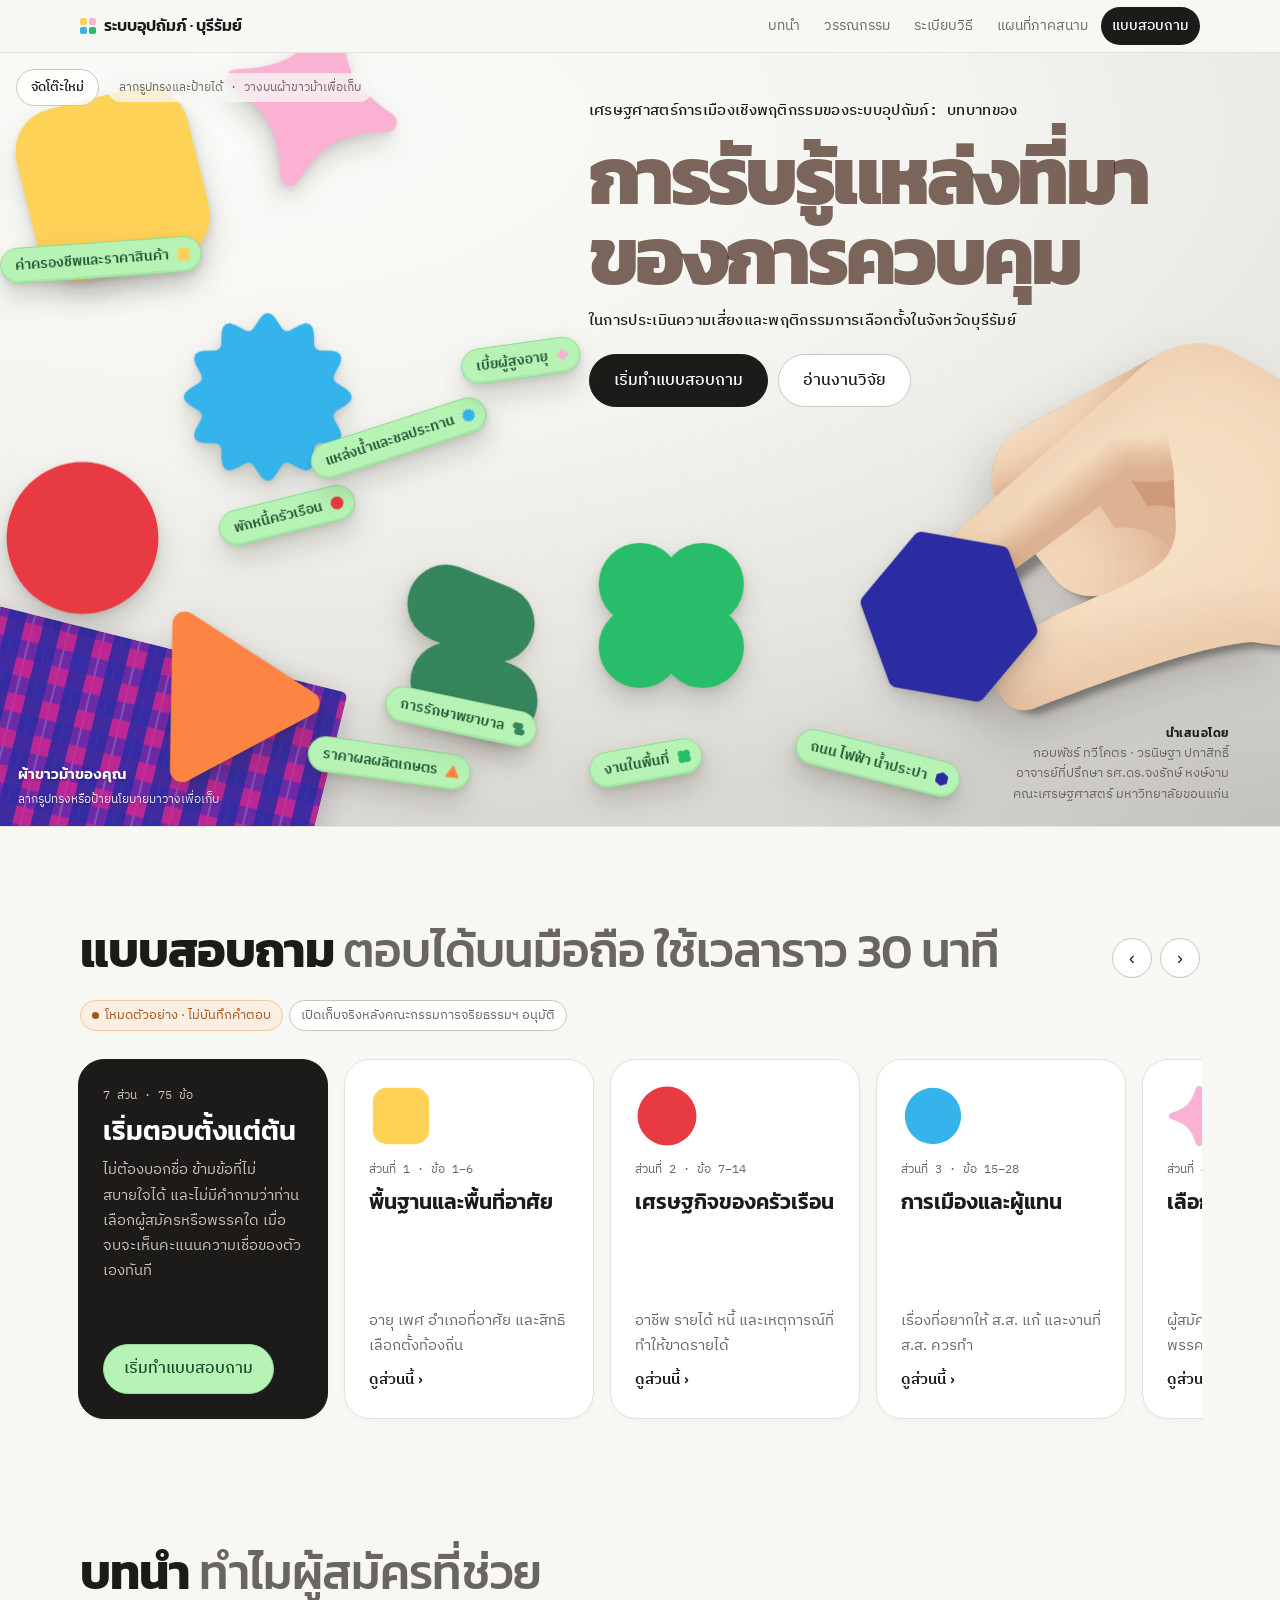
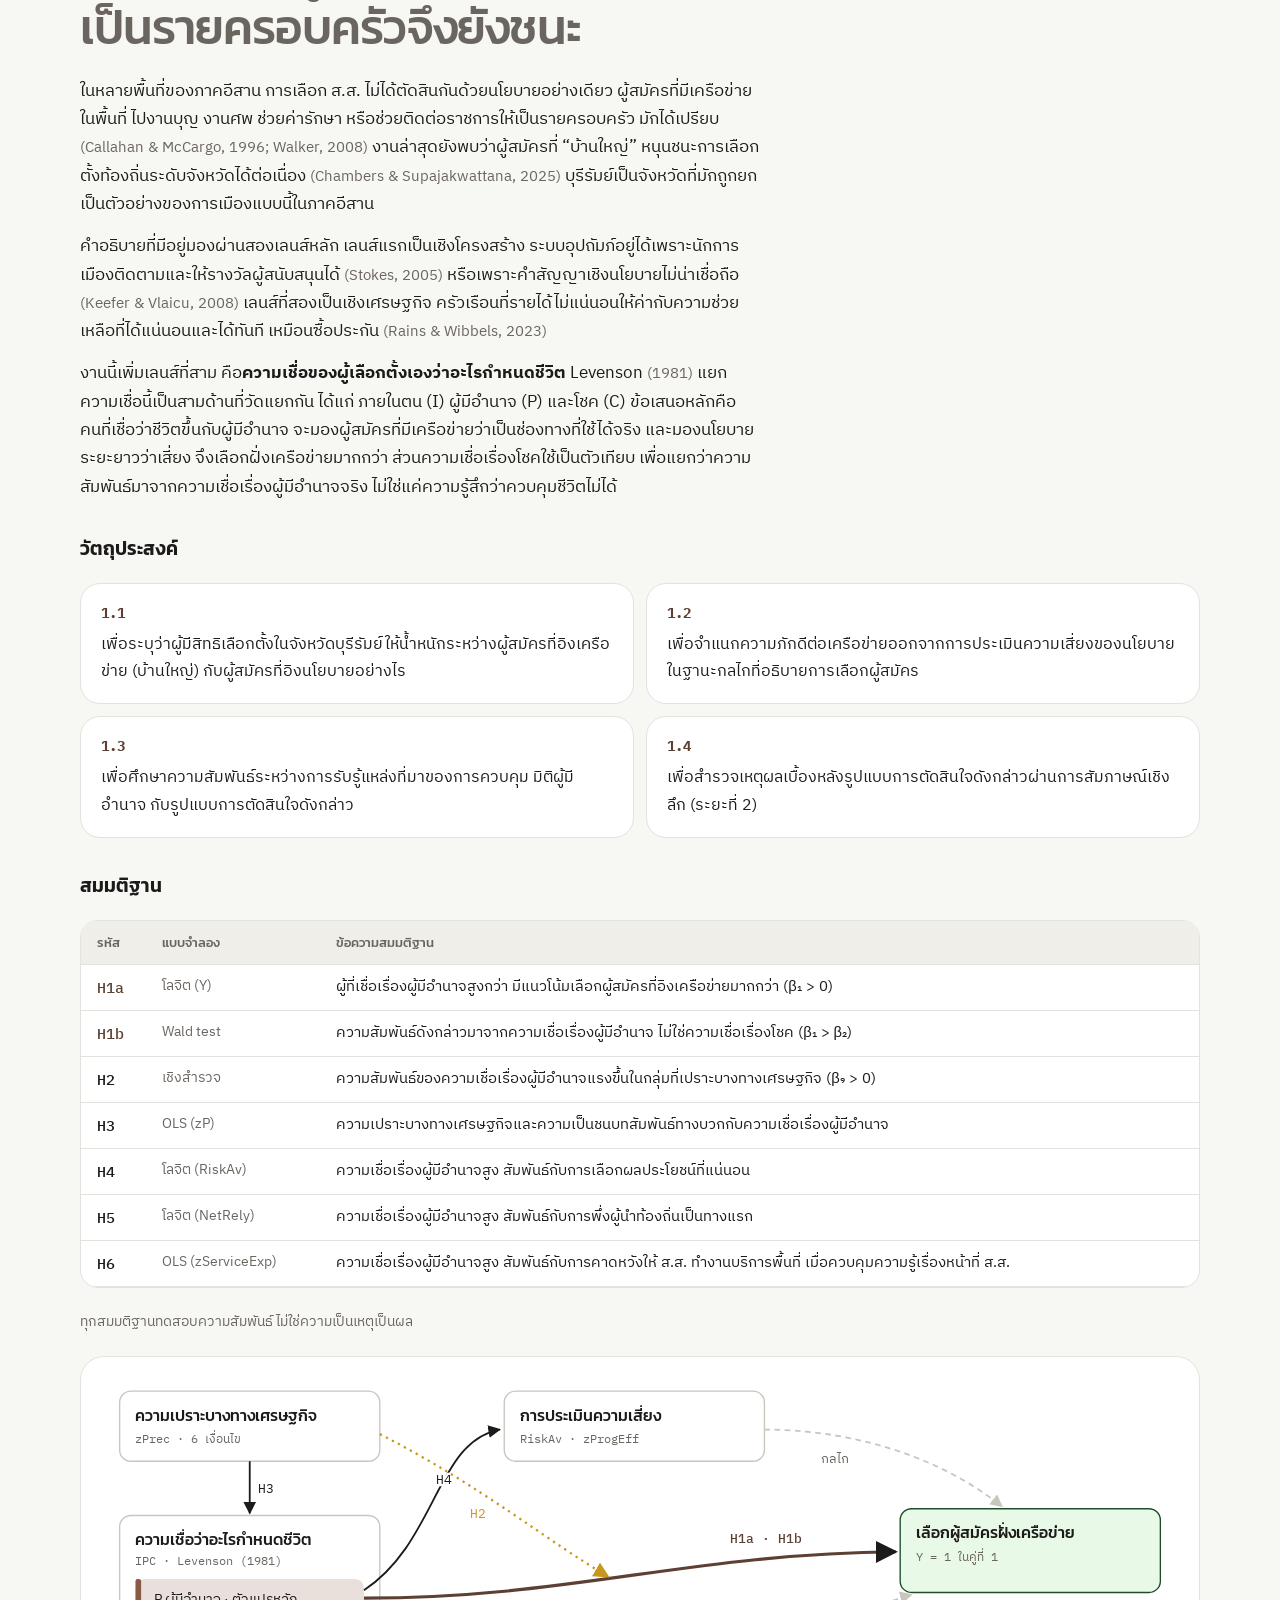
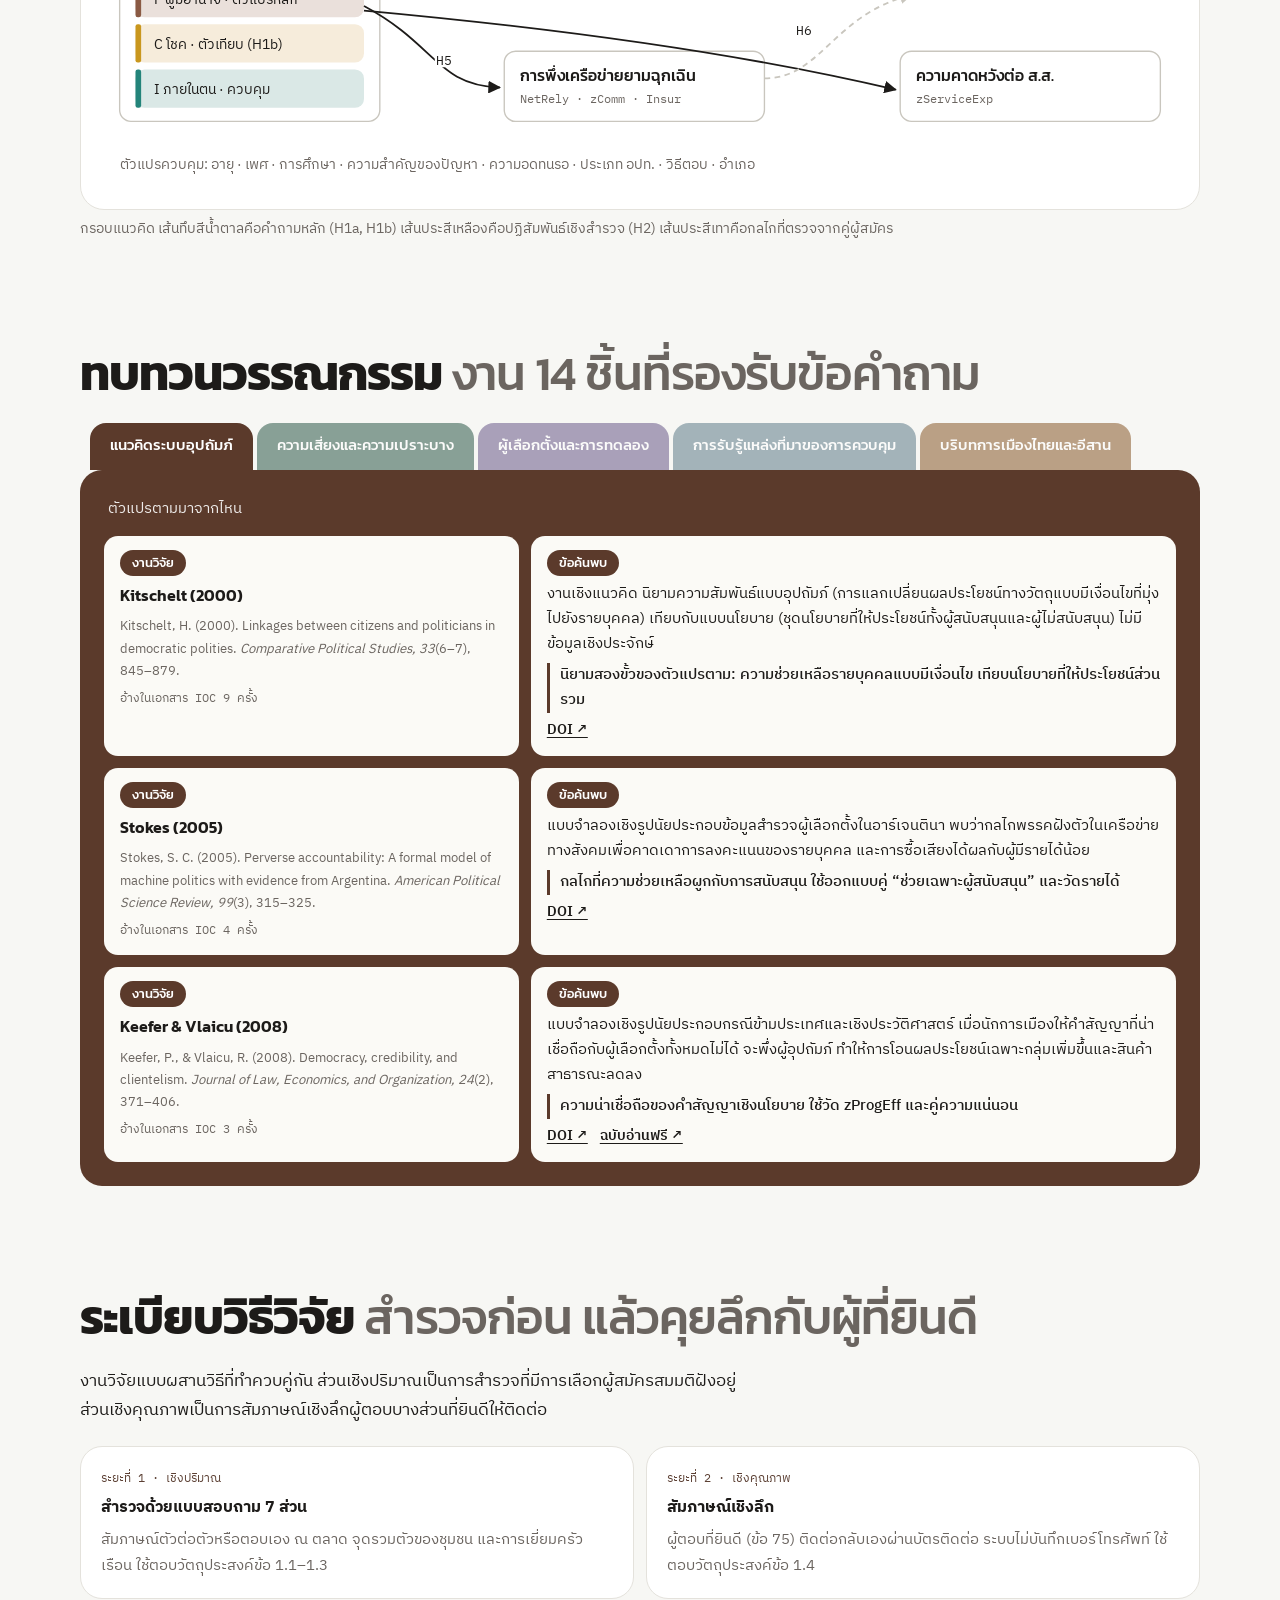
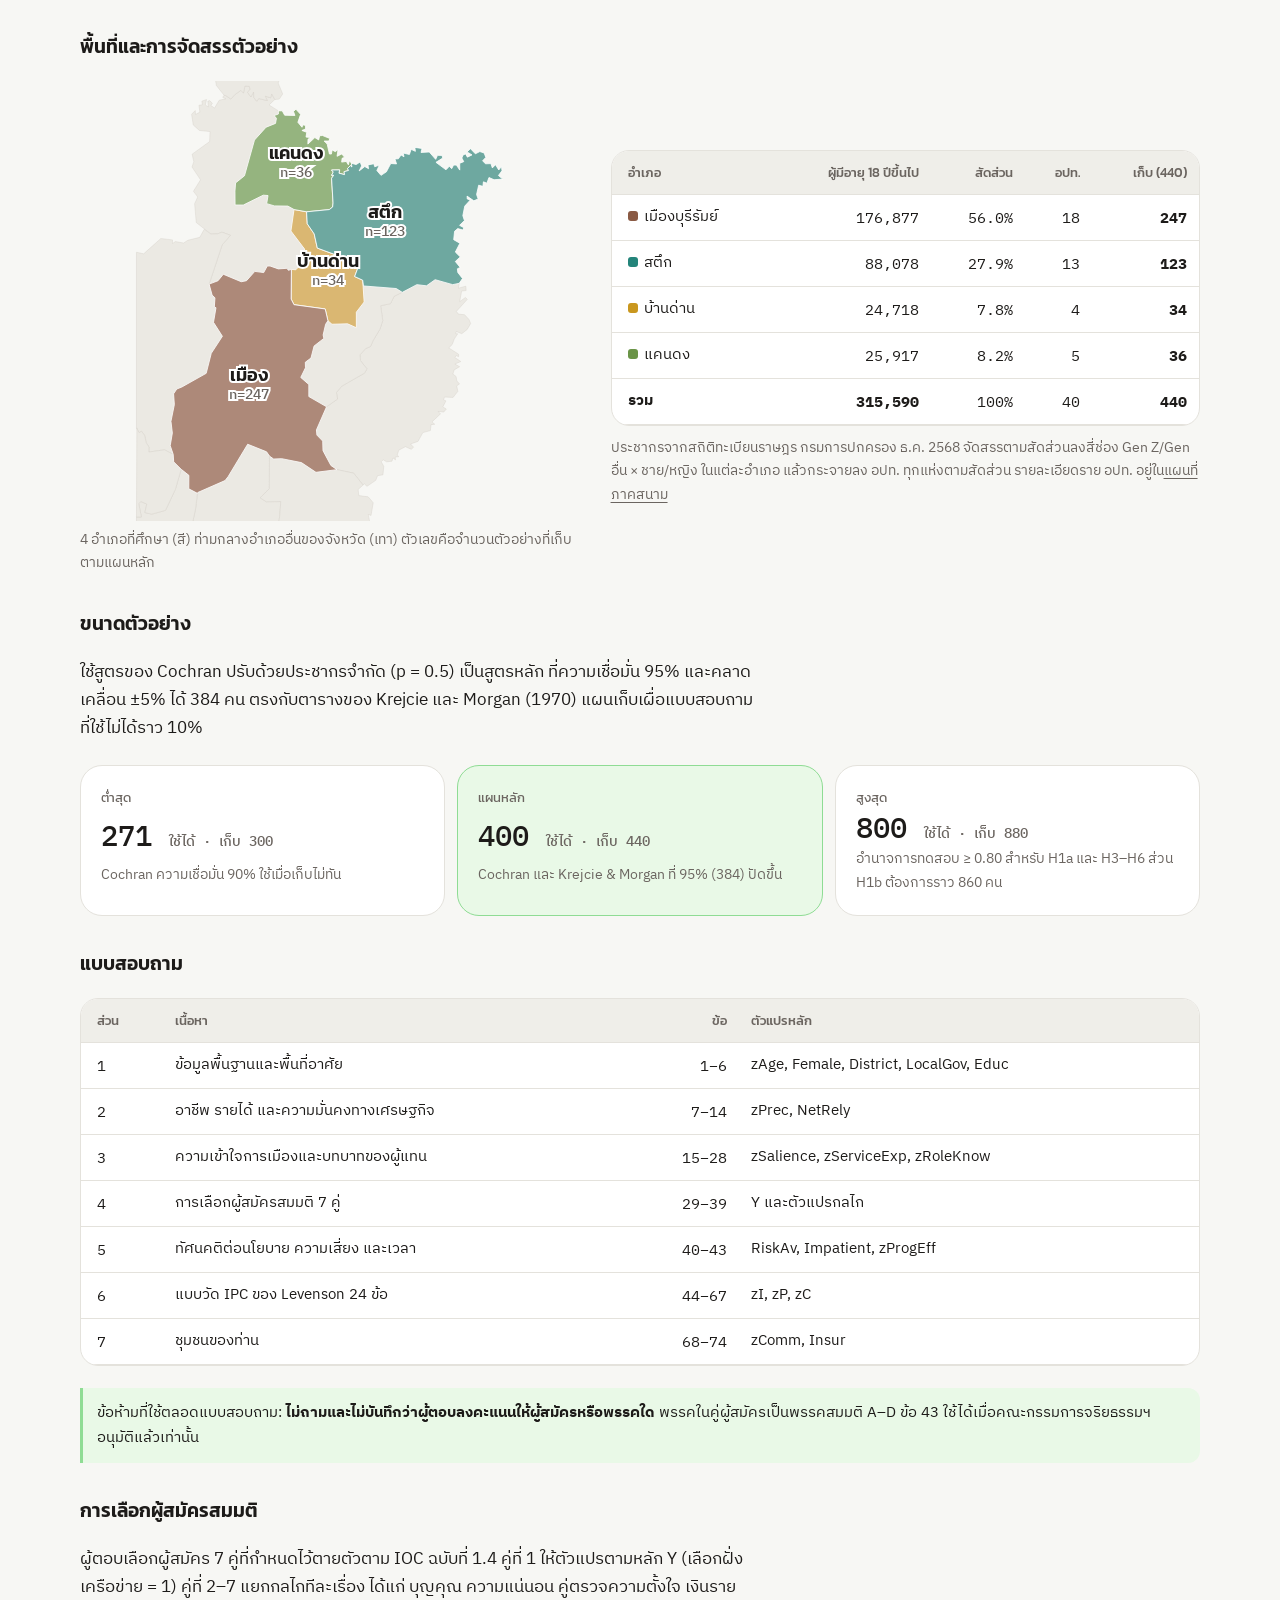
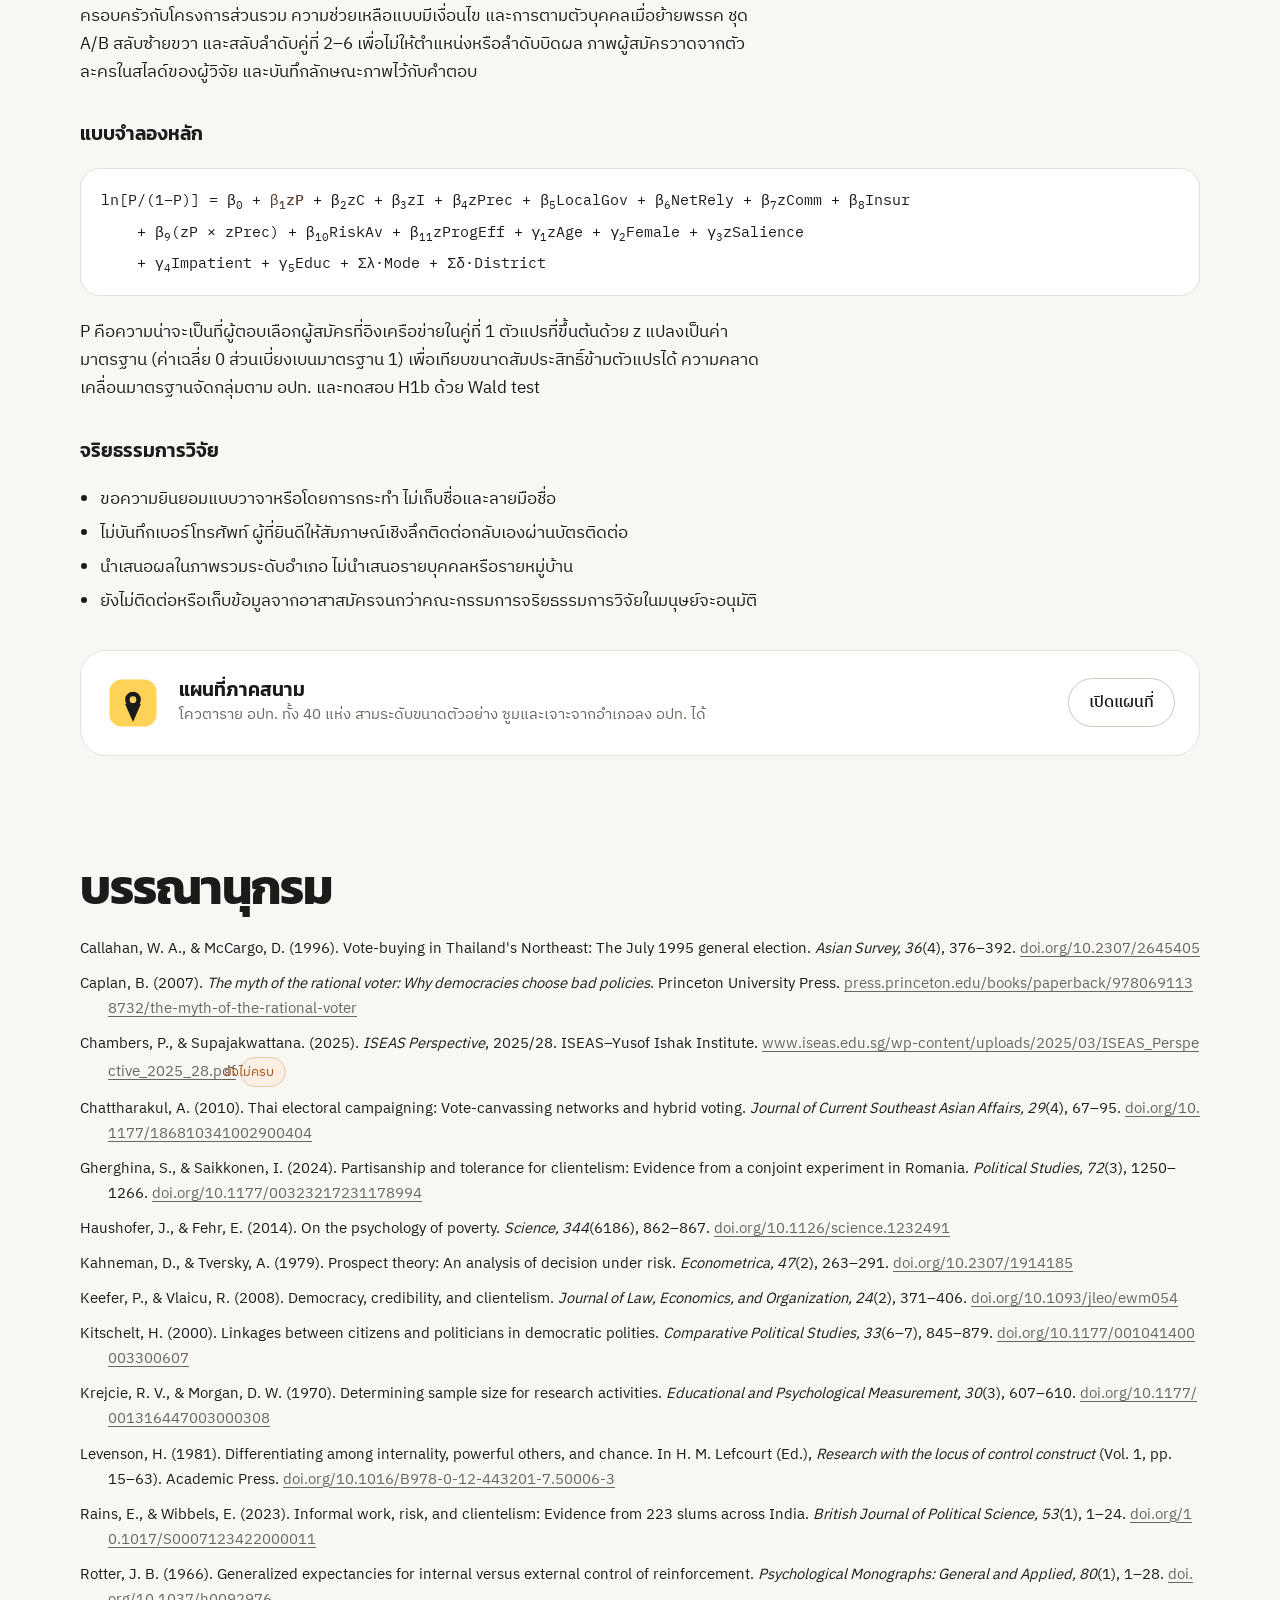
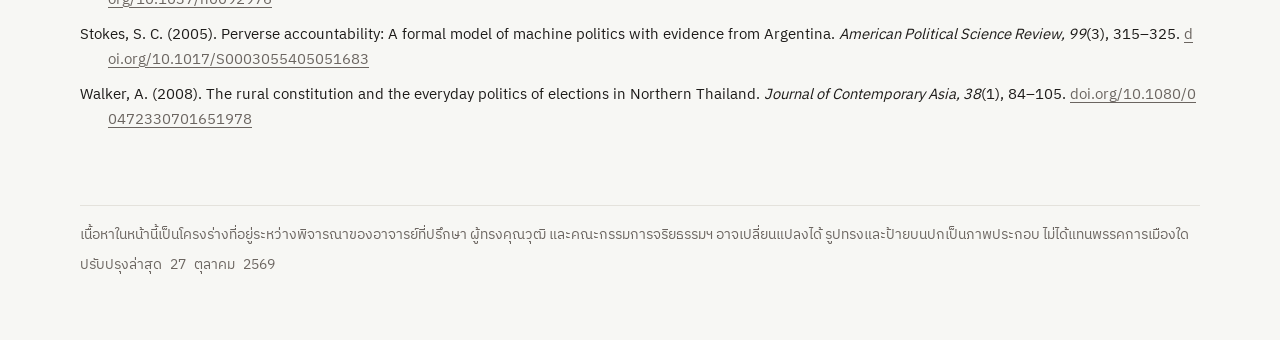
==== commit 983950ff: "Light paper-table redesign in Thai, fixed candidate pairs Cover with draggable shapes and policy tag" ====
--- a/index.html
+++ b/index.html
@@ -3,159 +3,240 @@
 <head>
 <meta charset="utf-8">
 <meta name="viewport" content="width=device-width, initial-scale=1, viewport-fit=cover">
-<title>Behavioral Political Economy of Clientelism · Buriram</title>
-<meta name="description" content="ภาพรวมงานวิจัย: เศรษฐศาสตร์การเมืองเชิงพฤติกรรมของระบบอุปถัมภ์ บทบาทของการรับรู้แหล่งที่มาของการควบคุมในการประเมินความเสี่ยงและพฤติกรรมการเลือกตั้งในจังหวัดบุรีรัมย์">
+<title>การรับรู้แหล่งที่มาของการควบคุม · บุรีรัมย์</title>
+<meta name="description" content="งานวิจัย: เศรษฐศาสตร์การเมืองเชิงพฤติกรรมของระบบอุปถัมภ์ บทบาทของการรับรู้แหล่งที่มาของการควบคุมในการประเมินความเสี่ยงและพฤติกรรมการเลือกตั้งในจังหวัดบุรีรัมย์">
 <link rel="preconnect" href="https://fonts.googleapis.com">
 <link rel="preconnect" href="https://fonts.gstatic.com" crossorigin>
-<link rel="stylesheet" href="https://fonts.googleapis.com/css2?family=Bai+Jamjuree:wght@500;600;700&family=IBM+Plex+Sans+Thai:wght@400;500;600&family=IBM+Plex+Mono:wght@400;500&display=swap">
+<link rel="stylesheet" href="https://fonts.googleapis.com/css2?family=Kanit:wght@500;600;700;800&family=IBM+Plex+Sans+Thai:wght@400;500;600&family=IBM+Plex+Mono:wght@400;500&display=swap">
 <link rel="stylesheet" href="assets/site.css">
 <style>
-/* Layout: long-form research overview — hero, then numbered sections (intro, literature, method, tools, references) in a single reading column with wide figures */
-.hero{padding:clamp(36px,7vw,84px) 0 28px;display:grid;gap:18px;border-bottom:1px solid var(--line)}
-.eyebrow{font-family:var(--f-display);font-size:.84rem;font-weight:600;letter-spacing:.05em;color:var(--muted)}
-.hero h1{font-size:clamp(1.7rem,1.2rem + 2.4vw,2.9rem);font-weight:700;letter-spacing:-.01em;max-width:22ch}
-.hero .en{font-family:var(--f-display);font-size:clamp(1rem,.9rem + .5vw,1.25rem);color:var(--muted);font-weight:500;max-width:52ch;line-height:1.45}
-.byline{display:flex;flex-wrap:wrap;gap:6px 18px;font-size:.93rem;color:var(--muted)}
-.byline b{color:var(--ink);font-weight:600}
-.status{display:flex;flex-wrap:wrap;gap:6px}
-.cta{display:flex;flex-wrap:wrap;gap:10px;margin-top:4px}
-.toc{display:grid;grid-template-columns:repeat(5,1fr);gap:8px;margin-top:6px}
-.toc a{display:grid;gap:2px;padding:10px 12px;border:1px solid var(--line);border-radius:10px;background:var(--surface);text-decoration:none;color:var(--ink);font-size:.9rem;transition:border-color .15s,transform .15s}
-.toc a:hover{border-color:var(--line2);transform:translateY(-2px)}
-.toc a span{font-family:var(--f-mono);font-size:.74rem;color:var(--muted)}
-@media (max-width:760px){.toc{grid-template-columns:repeat(2,1fr)}}
-
-section.s{padding:48px 0 8px;display:grid;gap:18px}
-.sh{display:grid;gap:4px}
-.sh .no{font-family:var(--f-mono);font-size:.8rem;color:var(--accent)}
-.sh h2{font-size:clamp(1.4rem,1.1rem + 1.2vw,1.95rem)}
-.prose{display:grid;gap:14px;max-width:70ch}
+/* Layout: cover = a paper table with draggable party-coloured shapes and policy tags (from the slide deck), title top-right;
+   then an Apple-style shelf into the survey, then the research write-up in one reading column */
+
+/* ---------- cover table ---------- */
+.cover{position:relative;margin-inline:calc(-1 * max(16px,env(safe-area-inset-left,0px)));height:clamp(620px,86vh,860px);overflow:hidden;
+  background:radial-gradient(120% 90% at 18% 10%,#fbfbf9 0%,#f4f4f0 46%,#e7e6e1 78%,#d9d8d2 100%);border-bottom:1px solid var(--line);touch-action:pan-y}
+.cover::after{content:"";position:absolute;inset:0;pointer-events:none;background:radial-gradient(60% 50% at 100% 100%,rgba(0,0,0,.10),transparent 70%)}
+.titleblock{position:absolute;top:clamp(28px,6%,64px);right:max(24px,4vw);width:min(640px,54%);display:grid;gap:14px;z-index:2;pointer-events:none}
+.titleblock > *{pointer-events:auto}
+.tb-small{font-family:var(--f-mono);font-size:clamp(.78rem,.7rem + .3vw,.95rem);font-weight:500;letter-spacing:.02em;color:var(--ink);line-height:1.5}
+.big{font-family:var(--f-display);font-weight:800;font-size:clamp(2.6rem,1.4rem + 4.6vw,5.4rem);line-height:.98;letter-spacing:-.045em;margin:0;color:var(--brown)}
+.big .ln{display:block;white-space:nowrap}
+.big .g{color:rgba(92,64,52,.80);mix-blend-mode:multiply}
+.tb-cta{display:flex;flex-wrap:wrap;gap:10px;margin-top:8px}
+.tb-cta .btn{min-height:48px;padding:12px 24px;font-size:1rem}
+.byline{position:absolute;right:max(24px,4vw);bottom:22px;text-align:right;font-size:.82rem;color:var(--muted);z-index:2;line-height:1.55}
+.byline b{color:var(--ink);font-weight:600;font-family:var(--f-display);letter-spacing:.04em;font-size:.78rem}
+.hint{font-family:var(--f-mono);font-size:.76rem;color:var(--muted);background:color-mix(in oklab,var(--bg) 80%,transparent);padding:4px 12px;border-radius:999px;white-space:nowrap}
+
+.piece{position:absolute;left:0;top:0;border:0;padding:0;background:none;cursor:grab;touch-action:none;user-select:none;-webkit-user-select:none;will-change:transform;z-index:3;
+  filter:drop-shadow(0 14px 14px rgba(40,30,20,.16)) drop-shadow(0 3px 3px rgba(40,30,20,.12));transition:filter .2s}
+.piece svg{display:block;width:100%;height:100%;overflow:visible}
+.piece.lift{cursor:grabbing;filter:drop-shadow(0 34px 26px rgba(40,30,20,.22)) drop-shadow(0 8px 8px rgba(40,30,20,.12))}
+.piece.tag{display:flex;align-items:center;gap:8px;height:auto;padding:6px 10px 6px 14px;border-radius:999px;background:var(--mint);border:1.5px solid var(--mint-line);color:var(--mint-ink);font-family:var(--f-body);font-weight:600;font-size:clamp(.74rem,.66rem + .25vw,.9rem);white-space:nowrap;
+  box-shadow:inset 0 -2px 0 rgba(0,0,0,.06)}
+.piece.tag svg{width:14px;height:14px;flex:none}
+.piece:focus-visible{outline:2px solid var(--focus);outline-offset:4px}
+.piece.in{transition:transform .5s cubic-bezier(.3,1.3,.5,1),opacity .3s}
+.piece.drop{animation:dropin .7s cubic-bezier(.3,1.4,.5,1) backwards}
+@keyframes dropin{from{opacity:0;translate:0 -40px;scale:1.15}}
+
+.hand{position:absolute;z-index:6;pointer-events:none;width:clamp(260px,30vw,460px);height:auto;transition:translate .6s cubic-bezier(.2,.8,.2,1),opacity .4s;filter:drop-shadow(-14px 22px 22px rgba(40,30,20,.18))}
+.hand.away{translate:75% 12%;opacity:.0}
+
+.cloth{position:absolute;z-index:1;left:-60px;bottom:-60px;width:clamp(260px,30vw,420px);height:clamp(170px,19vw,250px);transform:rotate(14deg);border-radius:6px;
+  background:
+    repeating-linear-gradient(90deg,rgba(43,43,162,.85) 0 18px,transparent 18px 36px),
+    repeating-linear-gradient(0deg,rgba(214,38,140,.75) 0 18px,transparent 18px 36px),
+    repeating-linear-gradient(90deg,transparent 0 7px,rgba(255,255,255,.18) 7px 9px,transparent 9px 18px),
+    #6d2aa6;
+  box-shadow:0 10px 30px rgba(40,20,60,.25);transition:box-shadow .2s,filter .2s}
+.cloth.hot{box-shadow:0 0 0 4px var(--mint),0 10px 30px rgba(40,20,60,.25);filter:brightness(1.08)}
+.cloth-lab{position:absolute;z-index:2;left:18px;bottom:16px;display:grid;gap:2px;max-width:min(330px,70vw);pointer-events:none}
+.cloth-lab b{font-family:var(--f-display);font-weight:600;color:#fff;font-size:.95rem;text-shadow:0 1px 3px rgba(0,0,0,.4)}
+.cloth-lab span{font-size:.78rem;color:#f3e9ff;text-shadow:0 1px 3px rgba(0,0,0,.4)}
+.kept{position:absolute;z-index:1000001;left:16px;bottom:96px;max-width:min(360px,calc(100% - 32px));background:var(--surface);border:1px solid var(--line);border-radius:16px;padding:12px 14px;display:grid;gap:6px;box-shadow:0 12px 30px -16px rgba(0,0,0,.35);font-size:.86rem}
+.kept[hidden]{display:none}
+.kept a{font-weight:600}
+.reset{position:absolute;z-index:1000000;left:16px;top:16px;display:flex;gap:8px;align-items:center;flex-wrap:wrap}
+.reset .btn{min-height:36px;padding:6px 14px;font-size:.84rem;background:color-mix(in oklab,var(--surface) 80%,transparent)}
+
+@media (max-width:760px){
+  .cover{height:auto;min-height:0;display:grid;grid-template-rows:auto 470px;padding-top:24px}
+  .titleblock{position:relative;top:auto;right:auto;width:auto;padding-inline:max(16px,env(safe-area-inset-left,0px));gap:10px}
+  .big{font-size:clamp(2.1rem,9.6vw,3rem)}
+  .byline{display:none}
+  .hand{width:190px}
+  .hint{display:none}
+  .kept{display:none!important}
+  .reset{top:auto;bottom:12px;left:auto;right:12px}
+}
+
+/* ---------- sections ---------- */
+.sec{padding:clamp(56px,8vw,96px) 0 8px;display:grid;gap:22px}
+.sh{font-size:clamp(1.9rem,1.3rem + 2.2vw,3rem);font-weight:700;letter-spacing:-.02em;line-height:1.15;max-width:920px}
+.sh span{color:var(--muted);font-weight:500}
+.prose{display:grid;gap:14px;max-width:68ch;font-size:1.04rem}
 .prose p{text-wrap:pretty}
-h3.sub{font-size:1.12rem;margin-top:10px}
-.cite{color:var(--muted);font-size:.92em;white-space:nowrap}
-ol.obj{margin:0;padding:0;list-style:none;display:grid;gap:8px;counter-reset:o}
-ol.obj li{display:grid;grid-template-columns:36px 1fr;gap:10px;align-items:start;padding:10px 12px;background:var(--surface);border:1px solid var(--line);border-radius:10px}
-ol.obj li::before{counter-increment:o;content:"1." counter(o);font-family:var(--f-mono);font-size:.85rem;color:var(--accent);padding-top:2px}
+.cite{color:var(--muted);font-size:.9em;white-space:nowrap}
+h3.sub{font-size:1.2rem;font-weight:600;margin-top:14px}
+
+/* survey shelf */
+.shelf-head{display:flex;justify-content:space-between;align-items:end;gap:16px;flex-wrap:wrap}
+.shelf-nav{display:flex;gap:8px}
+.shelf-nav button{width:40px;height:40px;border-radius:50%;border:1px solid var(--line2);background:var(--surface);cursor:pointer;font-size:1.1rem;color:var(--ink)}
+.shelf{display:grid;grid-auto-flow:column;grid-auto-columns:minmax(250px,290px);gap:16px;overflow-x:auto;scroll-snap-type:x mandatory;padding:6px 2px 22px;scrollbar-width:none;margin-inline:-2px}
+.shelf::-webkit-scrollbar{display:none}
+.pc{scroll-snap-align:start;display:grid;grid-template-rows:auto auto 1fr auto;gap:10px;min-height:360px;padding:24px;border-radius:26px;background:var(--surface);border:1px solid var(--line);text-decoration:none;color:var(--ink);box-shadow:0 2px 12px -8px rgba(0,0,0,.2);transition:transform .25s cubic-bezier(.2,.8,.2,1),box-shadow .25s}
+.pc:hover{transform:translateY(-4px) scale(1.01);box-shadow:0 22px 40px -22px rgba(0,0,0,.35)}
+.pc .ico{width:64px;height:64px}
+.pc .k{font-family:var(--f-mono);font-size:.78rem;color:var(--muted)}
+.pc h3{font-size:1.3rem;font-weight:600}
+.pc p{color:var(--muted);font-size:.93rem}
+.pc .go{font-weight:600;font-size:.92rem}
+.pc.start{background:var(--ink);color:#fff;border-color:var(--ink)}
+.pc.start p,.pc.start .k{color:#c9c4bc}
+.pc.start h3{font-size:1.7rem;line-height:1.2}
+.pc.start .btn{background:var(--mint);border-color:var(--mint-line);color:var(--mint-ink);justify-self:start}
+
+ol.obj{margin:0;padding:0;list-style:none;display:grid;grid-template-columns:repeat(2,1fr);gap:12px}
+ol.obj li{display:grid;gap:6px;padding:18px 20px;background:var(--surface);border:1px solid var(--line);border-radius:20px}
+ol.obj li b{font-family:var(--f-mono);font-size:.85rem;color:var(--brown)}
+@media (max-width:680px){ol.obj{grid-template-columns:1fr}}
 .hyp td:first-child{font-family:var(--f-mono);font-weight:500;white-space:nowrap}
 .hyp td:nth-child(2){color:var(--muted);font-size:.86rem;white-space:nowrap}
-.hyp tr.main td:first-child{color:var(--accent)}
+.hyp tr.main td:first-child{color:var(--brown)}
 
 figure{margin:0;display:grid;gap:8px}
 figcaption{font-size:.86rem;color:var(--muted)}
-.fig{background:var(--surface);border:1px solid var(--line);border-radius:14px;padding:14px;overflow-x:auto}
+.fig{background:var(--surface);border:1px solid var(--line);border-radius:24px;padding:16px;overflow-x:auto}
 .fig svg{display:block;width:100%;height:auto;min-width:660px}
 .fig .node rect{fill:var(--surface);stroke:var(--line2);stroke-width:1.2}
-.fig .node.y rect{fill:var(--accent-soft);stroke:var(--accent)}
-.fig .node .t{font-family:var(--f-display);font-weight:600;font-size:14px;fill:var(--ink)}
+.fig .node.y rect{fill:var(--mint-soft);stroke:var(--mint-ink)}
+.fig .node .t{font-family:var(--f-display);font-weight:500;font-size:14px;fill:var(--ink)}
 .fig .node .d{font-family:var(--f-mono);font-size:11px;fill:var(--muted)}
 .fig .pill rect{stroke:none}
 .fig .pill text{font-family:var(--f-body);font-size:12.5px;fill:var(--ink)}
 .fig .e{fill:none;stroke:var(--ink);stroke-width:1.6}
-.fig .e.main{stroke:var(--accent);stroke-width:2.6}
+.fig .e.main{stroke:var(--brown);stroke-width:2.8}
 .fig .e.mech{stroke:var(--line2);stroke-dasharray:5 4}
 .fig .e.mod{stroke:var(--tb);stroke-dasharray:2 4;stroke-width:2}
 .fig .lab{font-family:var(--f-mono);font-size:11.5px;fill:var(--ink);paint-order:stroke;stroke:var(--surface);stroke-width:4px}
-.fig .lab.acc{fill:var(--accent);font-weight:500}
+.fig .lab.acc{fill:var(--brown);font-weight:500}
 .fig .note{font-family:var(--f-body);font-size:12px;fill:var(--muted)}
 
-.lit{display:grid;gap:22px}
-.theme{display:grid;gap:10px}
-.theme h3{font-size:1.05rem;display:flex;gap:10px;align-items:baseline}
-.theme h3 small{font-family:var(--f-body);font-weight:400;color:var(--muted);font-size:.86rem}
-.works{display:grid;grid-template-columns:repeat(auto-fill,minmax(300px,1fr));gap:10px}
-.work{display:grid;gap:8px;align-content:start;background:var(--surface);border:1px solid var(--line);border-radius:12px;padding:14px 16px}
-.work .wh{display:flex;justify-content:space-between;gap:10px;align-items:baseline}
-.work .wh b{font-family:var(--f-display);font-size:1rem}
-.work .use{font-size:.88rem;border-left:3px solid var(--accent);padding-left:10px}
-.work .m{font-size:.88rem;color:var(--muted)}
-.work .links{display:flex;gap:12px;flex-wrap:wrap;font-size:.86rem}
-.work .links a{font-weight:500}
-.work .uses{font-family:var(--f-mono);font-size:.76rem;color:var(--muted);white-space:nowrap}
-
-.grid2{display:grid;grid-template-columns:1fr 1fr;gap:16px}
-@media (max-width:780px){.grid2{grid-template-columns:1fr}}
-.phase{display:grid;grid-template-columns:1fr 1fr;gap:10px}
-.phase > div{display:grid;gap:6px;padding:14px 16px;border-radius:12px;background:var(--surface);border:1px solid var(--line)}
-.phase .k{font-family:var(--f-mono);font-size:.78rem;color:var(--accent)}
-.phase p{font-size:.92rem;color:var(--muted)}
+/* literature: folder tabs like the deck */
+.folders{display:grid;gap:0}
+.ftabs{display:flex;gap:4px;overflow-x:auto;scrollbar-width:none;padding-left:10px}
+.ftabs::-webkit-scrollbar{display:none}
+.ftab{appearance:none;border:0;font:inherit;font-family:var(--f-display);font-weight:500;font-size:.92rem;color:#fff;padding:10px 20px 12px;border-radius:16px 16px 0 0;cursor:pointer;white-space:nowrap;opacity:.55;transition:opacity .15s;background:var(--c)}
+.ftab[aria-selected="true"]{opacity:1}
+.fpanel{background:var(--c);border-radius:22px;padding:clamp(12px,2.4vw,24px);display:grid;gap:12px}
+.fpanel[hidden]{display:none}
+.fpanel .lead{color:#fff;font-size:.95rem;opacity:.9;padding:2px 4px}
+.row{display:grid;grid-template-columns:minmax(0,.9fr) minmax(0,1.4fr);gap:12px}
+@media (max-width:720px){.row{grid-template-columns:1fr}}
+.paper,.find{background:#fbfaf6;border-radius:14px;padding:14px 16px;display:grid;gap:6px;align-content:start}
+.paper .tag,.find .tag{justify-self:start;font-family:var(--f-display);font-weight:500;font-size:.8rem;padding:2px 12px;border-radius:999px;color:#fff;background:var(--c)}
+.paper b{font-family:var(--f-display);font-weight:600;font-size:1.02rem}
+.paper .ref{font-size:.82rem;color:var(--muted)}
+.find p{font-size:.92rem}
+.find .use{border-left:3px solid var(--c);padding-left:10px;font-weight:500}
+.links{display:flex;gap:12px;flex-wrap:wrap;font-size:.86rem}
+.links a{font-weight:600}
+.uses{font-family:var(--f-mono);font-size:.76rem;color:var(--muted)}
+
+.phase{display:grid;grid-template-columns:1fr 1fr;gap:12px}
+.phase > div{display:grid;gap:6px;padding:20px;border-radius:22px;background:var(--surface);border:1px solid var(--line)}
+.phase .k{font-family:var(--f-mono);font-size:.78rem;color:var(--brown)}
+.phase p{font-size:.93rem;color:var(--muted)}
 @media (max-width:620px){.phase{grid-template-columns:1fr}}
-.mapwrap{display:grid;grid-template-columns:minmax(0,1fr) minmax(0,1.15fr);gap:16px;align-items:center}
+.mapwrap{display:grid;grid-template-columns:minmax(0,1fr) minmax(0,1.15fr);gap:18px;align-items:center}
 @media (max-width:780px){.mapwrap{grid-template-columns:1fr}}
 .minimap{width:100%;height:auto;max-height:440px}
-.minimap .ctx{fill:var(--sunk);stroke:var(--line2);stroke-width:1}
+.minimap .ctx{fill:#ebe9e3;stroke:#d3d0c8;stroke-width:1}
 .minimap .st{stroke:var(--surface);stroke-width:2}
 .minimap text{font-family:var(--f-display);font-weight:600;font-size:46px;fill:var(--ink);paint-order:stroke;stroke:var(--surface);stroke-width:10px;text-anchor:middle}
 .minimap text.n{font-family:var(--f-mono);font-weight:500;font-size:36px;fill:var(--muted)}
 .sw{display:inline-block;width:10px;height:10px;border-radius:3px;margin-right:6px;vertical-align:0}
-.tiers{display:grid;grid-template-columns:repeat(3,1fr);gap:10px}
-.tier{display:grid;gap:4px;padding:14px 16px;border-radius:12px;background:var(--surface);border:1px solid var(--line)}
-.tier.main{border-color:var(--accent);box-shadow:0 0 0 1px var(--accent) inset}
-.tier .big{font-family:var(--f-mono);font-size:1.7rem;font-weight:500;line-height:1.1}
-.tier .big small{font-size:.9rem;color:var(--muted)}
+.tiers{display:grid;grid-template-columns:repeat(3,1fr);gap:12px}
+.tier{display:grid;gap:4px;padding:20px;border-radius:22px;background:var(--surface);border:1px solid var(--line)}
+.tier.main{background:var(--mint-soft);border-color:var(--mint-line)}
+.tier .bign{font-family:var(--f-mono);font-size:1.8rem;font-weight:500;line-height:1.1}
+.tier .bign small{font-size:.9rem;color:var(--muted)}
+.tier .eb{font-family:var(--f-display);font-size:.84rem;color:var(--muted)}
 .tier p{font-size:.86rem;color:var(--muted)}
 @media (max-width:620px){.tiers{grid-template-columns:1fr}}
-.eq{font-family:var(--f-mono);font-size:.92rem;line-height:2;background:var(--surface);border:1px solid var(--line);border-radius:12px;padding:14px 18px;overflow-x:auto;white-space:nowrap}
-.eq .b1{color:var(--accent);font-weight:500}
+.eq{font-family:var(--f-mono);font-size:.92rem;line-height:2;background:var(--surface);border:1px solid var(--line);border-radius:20px;padding:16px 20px;overflow-x:auto;white-space:nowrap}
+.eq .b1{color:var(--brown);font-weight:500}
 .eq sub{font-size:.72em}
-.parts td:first-child{font-family:var(--f-mono);white-space:nowrap}
-.parts td.r{font-family:var(--f-mono)}
-.tools{display:grid;grid-template-columns:1fr 1fr;gap:14px}
-.tool{display:grid;gap:10px;padding:20px;border-radius:14px;background:var(--surface);border:1px solid var(--line);text-decoration:none;color:var(--ink);transition:border-color .15s,transform .15s}
-.tool:hover{border-color:var(--accent);transform:translateY(-2px)}
-.tool h3{font-size:1.15rem}
-.tool p{color:var(--muted);font-size:.92rem}
-.tool .go{font-weight:600;color:var(--accent)}
-@media (max-width:680px){.tools{grid-template-columns:1fr}}
+.parts td:first-child,.parts td.r{font-family:var(--f-mono)}
+.toolcard{display:grid;grid-template-columns:auto 1fr auto;gap:18px;align-items:center;padding:24px;border-radius:26px;background:var(--surface);border:1px solid var(--line);text-decoration:none;color:var(--ink);transition:transform .2s}
+.toolcard:hover{transform:translateY(-3px)}
+.toolcard p{color:var(--muted);font-size:.93rem}
+@media (max-width:620px){.toolcard{grid-template-columns:1fr}}
 ol.refs{margin:0;padding:0;list-style:none;display:grid;gap:10px;font-size:.92rem}
 ol.refs li{padding-left:28px;text-indent:-28px}
-ol.refs a{word-break:break-all}
-footer{margin-top:56px;padding-top:18px;border-top:1px solid var(--line);font-size:.85rem;color:var(--muted);display:grid;gap:6px}
+ol.refs a{word-break:break-all;color:var(--muted)}
+footer{margin-top:64px;padding-top:18px;border-top:1px solid var(--line);font-size:.85rem;color:var(--muted);display:grid;gap:6px}
 </style>
 </head>
 <body>
-<nav class="site-nav" aria-label="เมนูหลัก"><div class="wrap"><a class="brand" href="./"><i></i>Clientelism × LoC · บุรีรัมย์</a><ul><li><a class="nl" href="#intro">บทนำ</a></li><li><a class="nl" href="#lit">วรรณกรรม</a></li><li><a class="nl" href="#method">ระเบียบวิธี</a></li><li><a class="nl" href="field/">แผนที่ภาคสนาม</a></li><li><a class="nl" href="survey/">แบบสอบถาม</a></li></ul></div></nav>
+<nav class="site-nav" aria-label="เมนูหลัก"><div class="wrap"><a class="brand" href="./"><i aria-hidden="true"><b style="background:#fed257"></b><b style="background:#fbb1d1"></b><b style="background:#35b4ec"></b><b style="background:#28bd6b"></b></i>ระบบอุปถัมภ์ · บุรีรัมย์</a><ul><li><a class="nl" href="#intro">บทนำ</a></li><li><a class="nl" href="#lit">วรรณกรรม</a></li><li><a class="nl" href="#method">ระเบียบวิธี</a></li><li><a class="nl" href="field/">แผนที่ภาคสนาม</a></li><li><a class="nl cta" href="survey/">แบบสอบถาม</a></li></ul></div></nav>
+
+<section class="cover" id="table" aria-label="ปกงานวิจัย">
+  <div class="cloth" id="cloth" aria-hidden="true"></div>
+  <div class="cloth-lab" aria-hidden="true"><b>ผ้าขาวม้าของคุณ</b><span id="clothCount">ลากรูปทรงหรือป้ายนโยบายมาวางเพื่อเก็บ</span></div>
+  <div class="titleblock">
+    <p class="tb-small">เศรษฐศาสตร์การเมืองเชิงพฤติกรรมของระบบอุปถัมภ์: บทบาทของ</p>
+    <h1 class="big" id="bigtitle"><span class="ln">การรับรู้แหล่งที่มา</span><span class="ln">ของการควบคุม</span></h1>
+    <p class="tb-small">ในการประเมินความเสี่ยงและพฤติกรรมการเลือกตั้งในจังหวัดบุรีรัมย์</p>
+    <div class="tb-cta"><a class="btn primary" href="survey/">เริ่มทำแบบสอบถาม</a><a class="btn" href="#intro">อ่านงานวิจัย</a></div>
+  </div>
+  <div class="byline"><b>นำเสนอโดย</b><br>กอบพัชร์ ทวีโคตร · วรนิษฐา ปกาสิทธิ์<br>อาจารย์ที่ปรึกษา รศ.ดร.จงรักษ์ หงษ์งาม<br>คณะเศรษฐศาสตร์ มหาวิทยาลัยขอนแก่น</div>
+  <img class="hand" id="hand" src="assets/hand.png" alt="" aria-hidden="true">
+  <div class="reset"><button class="btn" id="reset" type="button">จัดโต๊ะใหม่</button><span class="hint" id="hint">ลากรูปทรงและป้ายได้ · วางบนผ้าขาวม้าเพื่อเก็บ</span></div>
+  <div class="kept" id="kept" hidden></div>
+</section>
+
 <main class="wrap">
 
-<header class="hero">
-  <p class="eyebrow">โครงร่างงานวิจัย · คณะเศรษฐศาสตร์ มหาวิทยาลัยขอนแก่น</p>
-  <h1>เศรษฐศาสตร์การเมืองเชิงพฤติกรรมของระบบอุปถัมภ์</h1>
-  <p class="en">Behavioral Political Economy of Clientelism: The Role of Locus of Control in Risk Assessment and Voting Behavior in Buriram</p>
-  <p class="prose" style="color:var(--muted)">บทบาทของการรับรู้แหล่งที่มาของการควบคุม (locus of control) ในการประเมินความเสี่ยงและพฤติกรรมการเลือกตั้งในจังหวัดบุรีรัมย์</p>
-  <div class="byline"><span>ผู้วิจัย <b>กอบพัชร์ ทวีโคตร</b> · <b>วรนิษฐา ปกาสิทธิ์</b></span><span>อาจารย์ที่ปรึกษา <b>รศ.ดร.จงรักษ์ หงษ์งาม</b></span></div>
-  <div class="status"><span class="chip acc"><i></i>แบบสอบถาม IOC ฉบับที่ 1.4</span><span class="chip warn"><i></i>อยู่ระหว่างยื่นคณะกรรมการจริยธรรมฯ</span><span class="chip">ยังไม่เริ่มเก็บข้อมูล</span></div>
-  <div class="cta"><a class="btn primary" href="survey/">ลองทำแบบสอบถาม (ตัวอย่าง)</a><a class="btn" href="field/">แผนที่ภาคสนาม</a></div>
-  <nav class="toc" aria-label="สารบัญ">
-    <a href="#intro"><span>01</span>บทนำ</a><a href="#lit"><span>02</span>ทบทวนวรรณกรรม</a><a href="#method"><span>03</span>ระเบียบวิธีวิจัย</a><a href="#tools"><span>04</span>เครื่องมือ</a><a href="#refs"><span>05</span>บรรณานุกรม</a>
-  </nav>
-</header>
-
-<section class="s" id="intro">
-  <div class="sh"><span class="no">01</span><h2>บทนำ</h2></div>
+<section class="sec" id="survey">
+  <div class="shelf-head">
+    <h2 class="sh">แบบสอบถาม <span>ตอบได้บนมือถือ ใช้เวลาราว 30 นาที</span></h2>
+    <div class="shelf-nav"><button type="button" id="shL" aria-label="เลื่อนไปทางซ้าย">‹</button><button type="button" id="shR" aria-label="เลื่อนไปทางขวา">›</button></div>
+  </div>
+  <div style="display:flex;gap:6px;flex-wrap:wrap"><span class="chip warn"><i></i>โหมดตัวอย่าง · ไม่บันทึกคำตอบ</span><span class="chip">เปิดเก็บจริงหลังคณะกรรมการจริยธรรมฯ อนุมัติ</span></div>
+  <div class="shelf" id="shelf"></div>
+</section>
+
+<section class="sec" id="intro">
+  <h2 class="sh">บทนำ <span>ทำไมผู้สมัครที่ช่วยเป็นรายครอบครัวจึงยังชนะ</span></h2>
   <div class="prose">
     <p>ในหลายพื้นที่ของภาคอีสาน การเลือก ส.ส. ไม่ได้ตัดสินกันด้วยนโยบายอย่างเดียว ผู้สมัครที่มีเครือข่ายในพื้นที่ ไปงานบุญ งานศพ ช่วยค่ารักษา หรือช่วยติดต่อราชการให้เป็นรายครอบครัว มักได้เปรียบ <span class="cite">(Callahan &amp; McCargo, 1996; Walker, 2008)</span> งานล่าสุดยังพบว่าผู้สมัครที่ “บ้านใหญ่” หนุนชนะการเลือกตั้งท้องถิ่นระดับจังหวัดได้ต่อเนื่อง <span class="cite">(Chambers &amp; Supajakwattana, 2025)</span> บุรีรัมย์เป็นจังหวัดที่มักถูกยกเป็นตัวอย่างของการเมืองแบบนี้ในภาคอีสาน</p>
     <p>คำอธิบายที่มีอยู่มองผ่านสองเลนส์หลัก เลนส์แรกเป็นเชิงโครงสร้าง ระบบอุปถัมภ์อยู่ได้เพราะนักการเมืองติดตามและให้รางวัลผู้สนับสนุนได้ <span class="cite">(Stokes, 2005)</span> หรือเพราะคำสัญญาเชิงนโยบายไม่น่าเชื่อถือ <span class="cite">(Keefer &amp; Vlaicu, 2008)</span> เลนส์ที่สองเป็นเชิงเศรษฐกิจ ครัวเรือนที่รายได้ไม่แน่นอนให้ค่ากับความช่วยเหลือที่ได้แน่นอนและได้ทันที เหมือนซื้อประกัน <span class="cite">(Rains &amp; Wibbels, 2023)</span></p>
-    <p>งานนี้เพิ่มเลนส์ที่สาม คือ<b>ความเชื่อของผู้เลือกตั้งเองว่าอะไรกำหนดชีวิต</b> Levenson <span class="cite">(1981)</span> แยกความเชื่อนี้เป็นสามด้านที่วัดแยกกัน ได้แก่ ภายในตน (I) ผู้มีอำนาจ (P) และโชค (C) ข้อเสนอหลักคือ คนที่เชื่อว่าชีวิตขึ้นกับผู้มีอำนาจ จะมองผู้สมัครที่มีเครือข่ายว่าเป็นช่องทางที่ใช้ได้จริง และมองนโยบายระยะยาวว่าเสี่ยง จึงเลือกฝั่งเครือข่ายมากกว่า ส่วนความเชื่อเรื่องโชคใช้เป็นตัวเทียบ เพื่อแยกว่าความสัมพันธ์มาจากความเชื่อเรื่อง “ผู้มีอำนาจ” จริง ไม่ใช่แค่ความรู้สึกว่าควบคุมชีวิตไม่ได้</p>
+    <p>งานนี้เพิ่มเลนส์ที่สาม คือ<b>ความเชื่อของผู้เลือกตั้งเองว่าอะไรกำหนดชีวิต</b> Levenson <span class="cite">(1981)</span> แยกความเชื่อนี้เป็นสามด้านที่วัดแยกกัน ได้แก่ ภายในตน (I) ผู้มีอำนาจ (P) และโชค (C) ข้อเสนอหลักคือ คนที่เชื่อว่าชีวิตขึ้นกับผู้มีอำนาจ จะมองผู้สมัครที่มีเครือข่ายว่าเป็นช่องทางที่ใช้ได้จริง และมองนโยบายระยะยาวว่าเสี่ยง จึงเลือกฝั่งเครือข่ายมากกว่า ส่วนความเชื่อเรื่องโชคใช้เป็นตัวเทียบ เพื่อแยกว่าความสัมพันธ์มาจากความเชื่อเรื่องผู้มีอำนาจจริง ไม่ใช่แค่ความรู้สึกว่าควบคุมชีวิตไม่ได้</p>
   </div>
 
   <h3 class="sub">วัตถุประสงค์</h3>
   <ol class="obj">
-    <li>เพื่อระบุว่าผู้มีสิทธิเลือกตั้งในจังหวัดบุรีรัมย์ให้น้ำหนักระหว่างผู้สมัครที่อิงเครือข่าย (บ้านใหญ่) กับผู้สมัครที่อิงนโยบายอย่างไร</li>
-    <li>เพื่อจำแนกความภักดีต่อเครือข่ายออกจากการประเมินความเสี่ยงของนโยบาย ในฐานะกลไกที่อธิบายการเลือกผู้สมัคร</li>
-    <li>เพื่อศึกษาความสัมพันธ์ระหว่างการรับรู้แหล่งที่มาของการควบคุม มิติผู้มีอำนาจ (Powerful Others) กับรูปแบบการตัดสินใจดังกล่าว</li>
-    <li>เพื่อสำรวจเหตุผลเบื้องหลังรูปแบบการตัดสินใจดังกล่าวผ่านการสัมภาษณ์เชิงลึก (ระยะที่ 2)</li>
+    <li><b>1.1</b>เพื่อระบุว่าผู้มีสิทธิเลือกตั้งในจังหวัดบุรีรัมย์ให้น้ำหนักระหว่างผู้สมัครที่อิงเครือข่าย (บ้านใหญ่) กับผู้สมัครที่อิงนโยบายอย่างไร</li>
+    <li><b>1.2</b>เพื่อจำแนกความภักดีต่อเครือข่ายออกจากการประเมินความเสี่ยงของนโยบาย ในฐานะกลไกที่อธิบายการเลือกผู้สมัคร</li>
+    <li><b>1.3</b>เพื่อศึกษาความสัมพันธ์ระหว่างการรับรู้แหล่งที่มาของการควบคุม มิติผู้มีอำนาจ กับรูปแบบการตัดสินใจดังกล่าว</li>
+    <li><b>1.4</b>เพื่อสำรวจเหตุผลเบื้องหลังรูปแบบการตัดสินใจดังกล่าวผ่านการสัมภาษณ์เชิงลึก (ระยะที่ 2)</li>
   </ol>
 
   <h3 class="sub">สมมติฐาน</h3>
   <div class="tscroll"><table class="hyp">
     <thead><tr><th>รหัส</th><th>แบบจำลอง</th><th>ข้อความสมมติฐาน</th></tr></thead>
     <tbody>
-      <tr class="main"><td>H1a</td><td>logit (Y)</td><td>ผู้ที่มีความเชื่อมิติ Powerful Others สูงกว่า มีแนวโน้มเลือกผู้สมัครที่อิงเครือข่ายมากกว่า (β₁ &gt; 0)</td></tr>
+      <tr class="main"><td>H1a</td><td>โลจิต (Y)</td><td>ผู้ที่เชื่อเรื่องผู้มีอำนาจสูงกว่า มีแนวโน้มเลือกผู้สมัครที่อิงเครือข่ายมากกว่า (β₁ &gt; 0)</td></tr>
       <tr class="main"><td>H1b</td><td>Wald test</td><td>ความสัมพันธ์ดังกล่าวมาจากความเชื่อเรื่องผู้มีอำนาจ ไม่ใช่ความเชื่อเรื่องโชค (β₁ &gt; β₂)</td></tr>
-      <tr><td>H2</td><td>เชิงสำรวจ</td><td>ความสัมพันธ์ของ Powerful Others แรงขึ้นในกลุ่มที่เปราะบางทางเศรษฐกิจ (β₉ &gt; 0)</td></tr>
-      <tr><td>H3</td><td>OLS (zP)</td><td>ความเปราะบางทางเศรษฐกิจและความเป็นชนบทสัมพันธ์ทางบวกกับความเชื่อ Powerful Others</td></tr>
-      <tr><td>H4</td><td>logit (RiskAv)</td><td>ความเชื่อ Powerful Others สูง สัมพันธ์กับการเลือกผลประโยชน์ที่แน่นอน</td></tr>
-      <tr><td>H5</td><td>logit (NetRely)</td><td>ความเชื่อ Powerful Others สูง สัมพันธ์กับการพึ่งผู้นำท้องถิ่นเป็นทางแรก</td></tr>
-      <tr><td>H6</td><td>OLS (zServiceExp)</td><td>ความเชื่อ Powerful Others สูง สัมพันธ์กับการคาดหวังให้ ส.ส. ทำงานบริการพื้นที่ เมื่อควบคุมความรู้เรื่องหน้าที่ ส.ส.</td></tr>
+      <tr><td>H2</td><td>เชิงสำรวจ</td><td>ความสัมพันธ์ของความเชื่อเรื่องผู้มีอำนาจแรงขึ้นในกลุ่มที่เปราะบางทางเศรษฐกิจ (β₉ &gt; 0)</td></tr>
+      <tr><td>H3</td><td>OLS (zP)</td><td>ความเปราะบางทางเศรษฐกิจและความเป็นชนบทสัมพันธ์ทางบวกกับความเชื่อเรื่องผู้มีอำนาจ</td></tr>
+      <tr><td>H4</td><td>โลจิต (RiskAv)</td><td>ความเชื่อเรื่องผู้มีอำนาจสูง สัมพันธ์กับการเลือกผลประโยชน์ที่แน่นอน</td></tr>
+      <tr><td>H5</td><td>โลจิต (NetRely)</td><td>ความเชื่อเรื่องผู้มีอำนาจสูง สัมพันธ์กับการพึ่งผู้นำท้องถิ่นเป็นทางแรก</td></tr>
+      <tr><td>H6</td><td>OLS (zServiceExp)</td><td>ความเชื่อเรื่องผู้มีอำนาจสูง สัมพันธ์กับการคาดหวังให้ ส.ส. ทำงานบริการพื้นที่ เมื่อควบคุมความรู้เรื่องหน้าที่ ส.ส.</td></tr>
     </tbody></table></div>
   <p class="small muted">ทุกสมมติฐานทดสอบความสัมพันธ์ ไม่ใช่ความเป็นเหตุเป็นผล</p>
 
@@ -186,43 +267,42 @@
 <path class="e mod" d="M250 54 C 340 100, 400 150, 452 180" marker-end="url(#arY)"/><text class="lab" x="330" y="128" style="fill:var(--tb)">H2</text>
 <text class="note" x="20" y="350">ตัวแปรควบคุม: อายุ · เพศ · การศึกษา · ความสำคัญของปัญหา · ความอดทนรอ · ประเภท อปท. · วิธีตอบ · อำเภอ</text>
 </svg></div>
-    <figcaption>กรอบแนวคิด เส้นทึบสีน้ำเงินคือคำถามหลัก (H1a, H1b) เส้นประสีเหลืองคือปฏิสัมพันธ์เชิงสำรวจ (H2) เส้นประสีเทาคือกลไกที่ตรวจในการวิเคราะห์คู่ผู้สมัคร</figcaption>
+    <figcaption>กรอบแนวคิด เส้นทึบสีน้ำตาลคือคำถามหลัก (H1a, H1b) เส้นประสีเหลืองคือปฏิสัมพันธ์เชิงสำรวจ (H2) เส้นประสีเทาคือกลไกที่ตรวจจากคู่ผู้สมัคร</figcaption>
   </figure>
 </section>
 
-<section class="s" id="lit">
-  <div class="sh"><span class="no">02</span><h2>ทบทวนวรรณกรรม</h2></div>
-  <p class="prose muted">งาน 14 ชิ้นที่ใช้รองรับข้อคำถามในแบบสอบถาม จัดตามประเด็น ตัวเลขมุมขวาคือจำนวนข้อคำถามหรือตัวแปรที่อ้างงานนั้นในเอกสาร IOC ลิงก์ DOI พาไปหน้าต้นฉบับ บางชิ้นมีฉบับที่อ่านได้ฟรีแยกไว้</p>
-  <div class="lit" id="litlist"></div>
+<section class="sec" id="lit">
+  <h2 class="sh">ทบทวนวรรณกรรม <span>งาน 14 ชิ้นที่รองรับข้อคำถาม</span></h2>
+  <div class="folders" id="folders"></div>
 </section>
 
-<section class="s" id="method">
-  <div class="sh"><span class="no">03</span><h2>ระเบียบวิธีวิจัย</h2></div>
-  <div class="prose"><p>งานวิจัยแบบผสานวิธีที่ทำควบคู่กัน (concurrent mixed methods) ส่วนเชิงปริมาณเป็นการสำรวจที่มีการทดลองเลือกผู้สมัครสมมติฝังอยู่ ส่วนเชิงคุณภาพเป็นการสัมภาษณ์เชิงลึกผู้ตอบบางส่วนที่ยินดีให้ติดต่อ</p></div>
+<section class="sec" id="method">
+  <h2 class="sh">ระเบียบวิธีวิจัย <span>สำรวจก่อน แล้วคุยลึกกับผู้ที่ยินดี</span></h2>
+  <div class="prose"><p>งานวิจัยแบบผสานวิธีที่ทำควบคู่กัน ส่วนเชิงปริมาณเป็นการสำรวจที่มีการเลือกผู้สมัครสมมติฝังอยู่ ส่วนเชิงคุณภาพเป็นการสัมภาษณ์เชิงลึกผู้ตอบบางส่วนที่ยินดีให้ติดต่อ</p></div>
   <div class="phase">
-    <div><span class="k">ระยะที่ 1 · เชิงปริมาณ</span><b>สำรวจด้วยแบบสอบถาม 7 ส่วน</b><p>สัมภาษณ์ตัวต่อตัวหรือตอบเอง ณ ตลาด จุดรวมตัวของชุมชน และการเยี่ยมครัวเรือน ใช้ตอบวัตถุประสงค์ข้อ 1–3</p></div>
-    <div><span class="k">ระยะที่ 2 · เชิงคุณภาพ</span><b>สัมภาษณ์เชิงลึก</b><p>ผู้ตอบที่ยินดี (ข้อ 75) ติดต่อกลับเองผ่านบัตรติดต่อ ระบบไม่บันทึกเบอร์โทรศัพท์ ใช้ตอบวัตถุประสงค์ข้อ 4</p></div>
+    <div><span class="k">ระยะที่ 1 · เชิงปริมาณ</span><b>สำรวจด้วยแบบสอบถาม 7 ส่วน</b><p>สัมภาษณ์ตัวต่อตัวหรือตอบเอง ณ ตลาด จุดรวมตัวของชุมชน และการเยี่ยมครัวเรือน ใช้ตอบวัตถุประสงค์ข้อ 1.1–1.3</p></div>
+    <div><span class="k">ระยะที่ 2 · เชิงคุณภาพ</span><b>สัมภาษณ์เชิงลึก</b><p>ผู้ตอบที่ยินดี (ข้อ 75) ติดต่อกลับเองผ่านบัตรติดต่อ ระบบไม่บันทึกเบอร์โทรศัพท์ ใช้ตอบวัตถุประสงค์ข้อ 1.4</p></div>
   </div>
 
   <h3 class="sub">พื้นที่และการจัดสรรตัวอย่าง</h3>
   <div class="mapwrap">
-    <figure><svg class="minimap" viewBox="14 17 971 1100" role="img" aria-label="แผนที่ 4 อำเภอที่ศึกษาในจังหวัดบุรีรัมย์"><path class="ctx" d="M147.7,1087.0L153.4,1045.7L221.5,1015.9L229.4,1005.7L278.0,925.1L325.2,944.0L332.5,954.7L332.2,1036.1L309.2,1059.0L324.6,1068.9L360.8,1068.4L358.0,1105.5L353.9,1132.0L351.6,1135.2L137.3,1135.2L147.7,1087.0ZM490.2,1127.2L505.6,1135.2L485.7,1135.2L490.2,1127.2Z"/><path class="ctx" d="M611.8,968.9L618.2,980.2L616.2,1001.6L602.6,1003.7L598.1,1015.4L576.2,1030.4L569.5,1023.9L566.5,1027.2L543.0,997.4L501.3,988.6L486.1,978.2L466.3,941.1L465.6,917.3L451.1,902.2L449.9,889.3L475.2,831.4L502.7,812.1L499.9,795.6L513.2,780.0L570.1,747.3L576.3,736.8L560.0,716.3L558.6,701.8L572.9,685.9L585.1,680.9L591.2,666.6L608.8,637.2L615.7,616.0L610.4,578.8L635.1,573.7L644.2,555.3L701.0,526.1L725.1,529.1L746.6,513.7L790.6,526.1L806.8,522.8L804.8,535.1L823.3,529.9L824.2,540.9L812.9,542.1L807.9,568.8L822.3,558.1L827.1,562.9L799.7,593.0L804.9,599.8L820.3,601.3L831.3,613.2L835.4,623.1L826.9,638.0L813.3,648.8L799.6,643.2L797.7,648.6L803.1,648.9L794.3,662.3L789.4,675.7L780.7,684.3L805.4,700.0L805.3,706.4L799.3,703.5L796.0,708.2L810.9,718.3L796.1,724.6L807.9,731.3L794.2,739.2L791.0,749.8L798.9,755.5L801.0,766.9L807.6,774.4L800.4,779.2L803.5,792.8L791.4,808.1L770.0,807.1L767.5,813.8L773.7,816.8L765.7,831.7L774.7,836.9L768.3,844.6L753.6,843.0L760.2,849.0L738.7,869.2L745.7,875.2L736.5,876.1L734.7,891.0L715.9,896.0L703.8,918.0L685.0,924.5L692.9,932.5L686.9,937.8L672.3,931.2L655.8,939.9L651.8,952.1L655.9,956.1L646.7,957.3L647.6,964.2L641.2,959.1L638.8,967.5L625.3,969.1L616.9,963.9L611.8,968.9Z"/><path class="ctx" d="M12.4,1107.0L5.8,1073.8L10.7,1068.2L25.8,1074.6L21.0,1096.0L38.1,1099.9L72.5,1090.5L97.2,1038.1L111.8,987.7L131.0,1002.9L130.8,1036.6L152.2,1047.8L147.7,1087.0L137.3,1135.2L0.0,1135.2L0.0,1107.1L12.4,1107.0Z"/><path class="ctx" d="M275.0,516.3L261.9,518.8L217.1,500.1L203.9,516.3L181.6,524.8L214.2,426.8L235.1,402.7L213.6,394.9L202.4,399.2L185.9,399.6L149.5,370.9L145.4,323.7L153.1,306.9L142.4,292.6L160.2,264.1L138.8,232.0L143.4,218.8L139.1,200.0L182.9,168.4L184.0,143.4L157.4,140.7L142.0,127.1L137.8,100.0L146.9,90.9L147.6,100.6L158.6,94.8L156.1,77.7L164.8,76.5L163.5,67.5L175.2,63.3L172.1,76.7L179.8,82.0L178.4,67.6L182.7,66.0L189.7,72.4L186.1,78.2L195.2,84.7L206.7,65.2L223.3,61.5L215.6,57.9L219.0,52.5L223.5,53.5L236.2,62.2L245.6,51.3L261.2,40.3L267.6,47.3L271.1,29.6L282.1,30.3L284.2,37.5L277.8,45.4L286.1,57.0L292.8,44.5L293.5,58.8L300.8,67.6L305.5,60.9L327.0,65.9L321.7,54.7L335.4,59.1L338.2,49.4L345.9,63.4L331.3,76.8L354.9,91.7L354.8,99.6L344.0,103.4L349.9,110.3L347.6,123.0L323.9,132.5L295.0,164.7L270.0,254.0L247.8,271.7L246.2,292.2L246.5,327.0L267.1,327.1L317.0,302.4L328.9,303.4L325.5,323.6L344.7,329.2L378.4,329.7L393.9,338.3L386.1,392.0L420.2,437.1L418.0,464.5L411.0,476.0L398.2,489.0L387.3,487.9L379.8,490.3L376.1,485.3L354.7,486.7L334.0,479.5L327.0,479.6L318.1,496.0L295.9,492.9L275.0,516.3Z"/><path class="ctx" d="M86.2,867.9L89.7,897.1L84.4,928.6L91.8,950.4L70.2,939.0L30.9,944.6L31.3,932.3L24.4,921.4L20.6,903.6L12.5,892.6L6.4,896.2L0.0,884.8L0.0,445.1L18.0,449.0L60.9,410.8L90.0,414.2L90.1,423.3L97.2,418.4L117.9,422.1L128.3,415.2L158.2,407.9L169.4,387.8L185.9,399.6L202.4,399.2L213.6,394.9L235.1,402.7L214.2,426.8L181.6,524.8L189.1,552.3L196.2,559.1L194.6,582.0L198.8,583.8L192.6,620.4L214.8,655.2L187.0,697.8L174.3,747.8L113.4,782.0L100.7,787.1L92.8,799.1L94.7,826.0L86.2,867.9Z"/><path class="ctx" d="M72.5,1090.5L38.1,1099.9L21.0,1096.0L25.8,1074.6L10.7,1068.2L5.8,1073.8L12.4,1107.0L0.0,1107.1L0.9,884.2L6.4,896.2L12.5,892.6L20.6,903.6L24.4,921.4L31.3,932.3L30.9,944.6L70.2,939.0L91.8,950.4L93.0,969.1L111.8,987.7L97.2,1038.1L72.5,1090.5Z"/><path class="ctx" d="M499.9,795.6L502.7,812.1L475.2,831.4L430.9,805.9L430.9,775.7L410.7,758.1L422.5,733.9L422.1,720.1L436.3,709.6L444.0,679.6L468.5,660.5L466.6,652.0L472.9,625.1L478.6,616.3L488.7,625.1L527.8,624.1L549.7,633.8L549.7,594.9L569.2,569.5L567.5,529.4L649.3,535.8L664.5,545.4L644.2,555.3L635.1,573.7L610.4,578.8L615.7,616.0L608.8,637.2L591.2,666.6L585.1,680.9L572.9,685.9L558.6,701.8L560.0,716.3L576.3,736.8L570.1,747.3L513.2,780.0L499.9,795.6Z"/><path class="ctx" d="M353.9,1132.0L358.0,1105.5L360.8,1068.4L324.6,1068.9L309.2,1059.0L332.2,1036.1L332.5,954.7L342.9,962.0L363.1,961.2L412.3,971.0L448.7,995.3L501.3,988.6L543.0,997.4L566.5,1027.2L554.1,1038.2L555.9,1053.5L579.2,1056.5L591.9,1071.2L586.4,1103.1L579.5,1100.7L583.9,1123.5L575.1,1135.2L505.6,1135.2L490.2,1127.2L485.7,1135.2L351.6,1135.2L353.9,1132.0Z"/><path class="ctx" d="M236.2,62.2L223.5,53.5L219.0,52.5L199.8,28.4L196.2,5.3L186.1,8.4L182.2,0.0L364.9,0.0L366.6,7.9L358.9,9.6L354.2,22.1L365.6,49.4L357.1,62.2L345.9,63.4L338.2,49.4L335.4,59.1L321.7,54.7L327.0,65.9L305.5,60.9L300.8,67.6L293.5,58.8L292.8,44.5L286.1,57.0L277.8,45.4L284.2,37.5L282.1,30.3L271.1,29.6L267.6,47.3L261.2,40.3L245.6,51.3L236.2,62.2Z"/><path class="st" d="M569.2,569.5L549.7,594.9L549.7,633.8L527.8,624.1L488.7,625.1L478.6,616.3L471.8,586.9L393.8,576.2L386.6,562.1L387.3,487.9L398.2,489.0L411.0,476.0L418.0,464.5L420.2,437.1L386.1,392.0L393.9,338.3L425.2,344.0L427.0,373.9L444.3,399.2L452.1,434.7L557.7,473.5L545.4,505.8L565.6,515.0L569.2,569.5Z" fill="color-mix(in oklab, var(--tb) 70%, var(--surface))"/><path class="st" d="M514.1,210.2L513.0,219.8L524.6,218.0L529.7,226.6L532.3,216.2L537.4,222.5L538.6,232.1L534.8,228.7L527.6,235.8L530.2,240.6L518.9,243.8L520.3,251.1L506.1,247.4L508.1,239.3L487.7,239.5L492.0,244.6L487.8,252.8L493.0,252.7L487.8,260.3L491.5,321.8L490.4,332.1L482.0,338.5L425.2,344.0L393.9,338.3L378.4,329.7L344.7,329.2L325.5,323.6L328.9,303.4L317.0,302.4L267.1,327.1L246.5,327.0L246.2,292.2L247.8,271.7L270.0,254.0L295.0,164.7L323.9,132.5L347.6,123.0L349.9,110.3L344.0,103.4L354.8,99.6L354.9,91.7L364.4,91.5L370.5,102.6L396.1,103.2L392.5,93.1L398.6,87.4L410.3,100.4L403.5,120.2L413.8,132.7L416.1,126.5L422.7,128.2L422.8,136.9L413.6,140.7L425.7,145.3L423.9,157.2L435.9,158.4L428.8,162.4L428.5,174.7L445.9,158.5L455.5,164.3L457.9,153.9L465.1,153.3L483.5,160.8L481.0,167.1L469.2,167.0L476.8,174.7L482.4,199.5L487.3,199.6L489.2,189.3L497.0,193.6L503.9,188.5L501.5,205.3L513.2,199.4L520.5,207.9L514.1,210.2Z" fill="color-mix(in oklab, var(--ao) 70%, var(--surface))"/><path class="st" d="M152.2,1047.8L130.8,1036.6L131.0,1002.9L111.8,987.7L93.0,969.1L91.8,950.4L84.4,928.6L89.7,897.1L86.2,867.9L94.7,826.0L92.8,799.1L100.7,787.1L113.4,782.0L174.3,747.8L187.0,697.8L214.8,655.2L192.6,620.4L198.8,583.8L194.6,582.0L196.2,559.1L189.1,552.3L181.6,524.8L203.9,516.3L217.1,500.1L261.9,518.8L275.0,516.3L295.9,492.9L318.1,496.0L327.0,479.6L334.0,479.5L354.7,486.7L376.1,485.3L379.8,490.3L387.3,487.9L386.6,562.1L393.8,576.2L471.8,586.9L478.6,616.3L472.9,625.1L466.6,652.0L468.5,660.5L444.0,679.6L436.3,709.6L422.1,720.1L422.5,733.9L410.7,758.1L430.9,775.7L430.9,805.9L475.2,831.4L449.9,889.3L451.1,902.2L465.6,917.3L466.3,941.1L486.1,978.2L501.3,988.6L448.7,995.3L412.3,971.0L363.1,961.2L342.9,962.0L332.5,954.7L325.2,944.0L278.0,925.1L229.4,1005.7L221.5,1015.9L153.4,1045.7L152.2,1047.8Z" fill="color-mix(in oklab, var(--nk) 70%, var(--surface))"/><path class="st" d="M567.5,529.4L565.6,515.0L545.4,505.8L557.7,473.5L452.1,434.7L444.3,399.2L427.0,373.9L425.2,344.0L482.0,338.5L490.4,332.1L491.5,321.8L487.8,260.3L493.0,252.7L487.8,252.8L492.0,244.6L487.7,239.5L508.1,239.3L506.1,247.4L520.3,251.1L518.9,243.8L530.2,240.6L527.6,235.8L534.8,228.7L538.6,232.1L537.4,222.5L549.0,226.0L559.3,219.4L562.9,229.2L556.7,241.8L570.8,230.9L580.2,236.2L578.7,226.7L593.5,223.9L595.7,231.4L607.3,227.3L601.0,240.8L611.3,252.9L624.8,244.1L635.7,223.3L650.2,224.2L646.1,211.7L654.6,211.6L661.5,201.9L668.7,206.4L667.0,197.2L682.3,200.6L686.6,187.9L697.3,192.8L695.9,183.0L713.9,185.6L711.5,195.7L732.0,194.4L748.0,212.9L752.6,202.9L764.0,203.0L765.7,209.7L748.7,220.3L773.8,239.0L782.2,230.0L788.0,236.2L792.8,227.2L799.8,227.2L808.2,239.7L808.1,222.7L818.2,218.6L813.4,209.5L816.6,201.8L822.9,199.3L827.3,207.4L838.8,201.7L826.4,194.3L835.1,186.2L847.2,199.0L858.4,193.4L869.2,196.9L873.3,208.0L865.3,216.5L872.5,224.0L886.1,223.5L889.7,234.3L897.7,226.2L905.7,239.5L912.6,230.9L913.8,241.4L904.9,253.2L915.6,262.3L894.0,263.8L881.2,258.3L876.1,272.4L867.4,269.1L866.1,280.4L855.5,277.5L850.3,300.9L854.3,311.9L843.4,316.5L826.5,304.8L827.0,312.0L834.7,314.4L820.7,329.8L815.9,353.6L819.9,365.8L807.8,377.9L818.6,383.9L815.9,389.5L803.2,386.0L795.3,392.7L793.1,413.7L808.5,422.6L797.2,444.7L809.5,456.7L797.1,468.2L809.3,483.1L802.3,486.5L803.3,495.6L815.1,510.7L806.8,522.8L790.6,526.1L746.6,513.7L725.1,529.1L701.0,526.1L664.5,545.4L649.3,535.8L567.5,529.4Z" fill="color-mix(in oklab, var(--mg) 70%, var(--surface))"/><text x="479.8" y="481.9">บ้านด่าน</text><text class="n" x="479.8" y="525.9">n=34</text><text x="397.6" y="213.2">แคนดง</text><text class="n" x="397.6" y="257.2">n=36</text><text x="280.6" y="766.9">เมือง</text><text class="n" x="280.6" y="810.9">n=247</text><text x="622" y="359.7">สตึก</text><text class="n" x="622" y="403.7">n=123</text></svg>
+    <figure><svg class="minimap" viewBox="14 17 971 1100" role="img" aria-label="แผนที่ 4 อำเภอที่ศึกษาในจังหวัดบุรีรัมย์"><path class="ctx" d="M147.7,1087.0L153.4,1045.7L221.5,1015.9L229.4,1005.7L278.0,925.1L325.2,944.0L332.5,954.7L332.2,1036.1L309.2,1059.0L324.6,1068.9L360.8,1068.4L358.0,1105.5L353.9,1132.0L351.6,1135.2L137.3,1135.2L147.7,1087.0ZM490.2,1127.2L505.6,1135.2L485.7,1135.2L490.2,1127.2Z"/><path class="ctx" d="M611.8,968.9L618.2,980.2L616.2,1001.6L602.6,1003.7L598.1,1015.4L576.2,1030.4L569.5,1023.9L566.5,1027.2L543.0,997.4L501.3,988.6L486.1,978.2L466.3,941.1L465.6,917.3L451.1,902.2L449.9,889.3L475.2,831.4L502.7,812.1L499.9,795.6L513.2,780.0L570.1,747.3L576.3,736.8L560.0,716.3L558.6,701.8L572.9,685.9L585.1,680.9L591.2,666.6L608.8,637.2L615.7,616.0L610.4,578.8L635.1,573.7L644.2,555.3L701.0,526.1L725.1,529.1L746.6,513.7L790.6,526.1L806.8,522.8L804.8,535.1L823.3,529.9L824.2,540.9L812.9,542.1L807.9,568.8L822.3,558.1L827.1,562.9L799.7,593.0L804.9,599.8L820.3,601.3L831.3,613.2L835.4,623.1L826.9,638.0L813.3,648.8L799.6,643.2L797.7,648.6L803.1,648.9L794.3,662.3L789.4,675.7L780.7,684.3L805.4,700.0L805.3,706.4L799.3,703.5L796.0,708.2L810.9,718.3L796.1,724.6L807.9,731.3L794.2,739.2L791.0,749.8L798.9,755.5L801.0,766.9L807.6,774.4L800.4,779.2L803.5,792.8L791.4,808.1L770.0,807.1L767.5,813.8L773.7,816.8L765.7,831.7L774.7,836.9L768.3,844.6L753.6,843.0L760.2,849.0L738.7,869.2L745.7,875.2L736.5,876.1L734.7,891.0L715.9,896.0L703.8,918.0L685.0,924.5L692.9,932.5L686.9,937.8L672.3,931.2L655.8,939.9L651.8,952.1L655.9,956.1L646.7,957.3L647.6,964.2L641.2,959.1L638.8,967.5L625.3,969.1L616.9,963.9L611.8,968.9Z"/><path class="ctx" d="M12.4,1107.0L5.8,1073.8L10.7,1068.2L25.8,1074.6L21.0,1096.0L38.1,1099.9L72.5,1090.5L97.2,1038.1L111.8,987.7L131.0,1002.9L130.8,1036.6L152.2,1047.8L147.7,1087.0L137.3,1135.2L0.0,1135.2L0.0,1107.1L12.4,1107.0Z"/><path class="ctx" d="M275.0,516.3L261.9,518.8L217.1,500.1L203.9,516.3L181.6,524.8L214.2,426.8L235.1,402.7L213.6,394.9L202.4,399.2L185.9,399.6L149.5,370.9L145.4,323.7L153.1,306.9L142.4,292.6L160.2,264.1L138.8,232.0L143.4,218.8L139.1,200.0L182.9,168.4L184.0,143.4L157.4,140.7L142.0,127.1L137.8,100.0L146.9,90.9L147.6,100.6L158.6,94.8L156.1,77.7L164.8,76.5L163.5,67.5L175.2,63.3L172.1,76.7L179.8,82.0L178.4,67.6L182.7,66.0L189.7,72.4L186.1,78.2L195.2,84.7L206.7,65.2L223.3,61.5L215.6,57.9L219.0,52.5L223.5,53.5L236.2,62.2L245.6,51.3L261.2,40.3L267.6,47.3L271.1,29.6L282.1,30.3L284.2,37.5L277.8,45.4L286.1,57.0L292.8,44.5L293.5,58.8L300.8,67.6L305.5,60.9L327.0,65.9L321.7,54.7L335.4,59.1L338.2,49.4L345.9,63.4L331.3,76.8L354.9,91.7L354.8,99.6L344.0,103.4L349.9,110.3L347.6,123.0L323.9,132.5L295.0,164.7L270.0,254.0L247.8,271.7L246.2,292.2L246.5,327.0L267.1,327.1L317.0,302.4L328.9,303.4L325.5,323.6L344.7,329.2L378.4,329.7L393.9,338.3L386.1,392.0L420.2,437.1L418.0,464.5L411.0,476.0L398.2,489.0L387.3,487.9L379.8,490.3L376.1,485.3L354.7,486.7L334.0,479.5L327.0,479.6L318.1,496.0L295.9,492.9L275.0,516.3Z"/><path class="ctx" d="M86.2,867.9L89.7,897.1L84.4,928.6L91.8,950.4L70.2,939.0L30.9,944.6L31.3,932.3L24.4,921.4L20.6,903.6L12.5,892.6L6.4,896.2L0.0,884.8L0.0,445.1L18.0,449.0L60.9,410.8L90.0,414.2L90.1,423.3L97.2,418.4L117.9,422.1L128.3,415.2L158.2,407.9L169.4,387.8L185.9,399.6L202.4,399.2L213.6,394.9L235.1,402.7L214.2,426.8L181.6,524.8L189.1,552.3L196.2,559.1L194.6,582.0L198.8,583.8L192.6,620.4L214.8,655.2L187.0,697.8L174.3,747.8L113.4,782.0L100.7,787.1L92.8,799.1L94.7,826.0L86.2,867.9Z"/><path class="ctx" d="M72.5,1090.5L38.1,1099.9L21.0,1096.0L25.8,1074.6L10.7,1068.2L5.8,1073.8L12.4,1107.0L0.0,1107.1L0.9,884.2L6.4,896.2L12.5,892.6L20.6,903.6L24.4,921.4L31.3,932.3L30.9,944.6L70.2,939.0L91.8,950.4L93.0,969.1L111.8,987.7L97.2,1038.1L72.5,1090.5Z"/><path class="ctx" d="M499.9,795.6L502.7,812.1L475.2,831.4L430.9,805.9L430.9,775.7L410.7,758.1L422.5,733.9L422.1,720.1L436.3,709.6L444.0,679.6L468.5,660.5L466.6,652.0L472.9,625.1L478.6,616.3L488.7,625.1L527.8,624.1L549.7,633.8L549.7,594.9L569.2,569.5L567.5,529.4L649.3,535.8L664.5,545.4L644.2,555.3L635.1,573.7L610.4,578.8L615.7,616.0L608.8,637.2L591.2,666.6L585.1,680.9L572.9,685.9L558.6,701.8L560.0,716.3L576.3,736.8L570.1,747.3L513.2,780.0L499.9,795.6Z"/><path class="ctx" d="M353.9,1132.0L358.0,1105.5L360.8,1068.4L324.6,1068.9L309.2,1059.0L332.2,1036.1L332.5,954.7L342.9,962.0L363.1,961.2L412.3,971.0L448.7,995.3L501.3,988.6L543.0,997.4L566.5,1027.2L554.1,1038.2L555.9,1053.5L579.2,1056.5L591.9,1071.2L586.4,1103.1L579.5,1100.7L583.9,1123.5L575.1,1135.2L505.6,1135.2L490.2,1127.2L485.7,1135.2L351.6,1135.2L353.9,1132.0Z"/><path class="ctx" d="M236.2,62.2L223.5,53.5L219.0,52.5L199.8,28.4L196.2,5.3L186.1,8.4L182.2,0.0L364.9,0.0L366.6,7.9L358.9,9.6L354.2,22.1L365.6,49.4L357.1,62.2L345.9,63.4L338.2,49.4L335.4,59.1L321.7,54.7L327.0,65.9L305.5,60.9L300.8,67.6L293.5,58.8L292.8,44.5L286.1,57.0L277.8,45.4L284.2,37.5L282.1,30.3L271.1,29.6L267.6,47.3L261.2,40.3L245.6,51.3L236.2,62.2Z"/><path class="st" d="M569.2,569.5L549.7,594.9L549.7,633.8L527.8,624.1L488.7,625.1L478.6,616.3L471.8,586.9L393.8,576.2L386.6,562.1L387.3,487.9L398.2,489.0L411.0,476.0L418.0,464.5L420.2,437.1L386.1,392.0L393.9,338.3L425.2,344.0L427.0,373.9L444.3,399.2L452.1,434.7L557.7,473.5L545.4,505.8L565.6,515.0L569.2,569.5Z" fill="color-mix(in oklab, #c9971e 70%, var(--surface))"/><path class="st" d="M514.1,210.2L513.0,219.8L524.6,218.0L529.7,226.6L532.3,216.2L537.4,222.5L538.6,232.1L534.8,228.7L527.6,235.8L530.2,240.6L518.9,243.8L520.3,251.1L506.1,247.4L508.1,239.3L487.7,239.5L492.0,244.6L487.8,252.8L493.0,252.7L487.8,260.3L491.5,321.8L490.4,332.1L482.0,338.5L425.2,344.0L393.9,338.3L378.4,329.7L344.7,329.2L325.5,323.6L328.9,303.4L317.0,302.4L267.1,327.1L246.5,327.0L246.2,292.2L247.8,271.7L270.0,254.0L295.0,164.7L323.9,132.5L347.6,123.0L349.9,110.3L344.0,103.4L354.8,99.6L354.9,91.7L364.4,91.5L370.5,102.6L396.1,103.2L392.5,93.1L398.6,87.4L410.3,100.4L403.5,120.2L413.8,132.7L416.1,126.5L422.7,128.2L422.8,136.9L413.6,140.7L425.7,145.3L423.9,157.2L435.9,158.4L428.8,162.4L428.5,174.7L445.9,158.5L455.5,164.3L457.9,153.9L465.1,153.3L483.5,160.8L481.0,167.1L469.2,167.0L476.8,174.7L482.4,199.5L487.3,199.6L489.2,189.3L497.0,193.6L503.9,188.5L501.5,205.3L513.2,199.4L520.5,207.9L514.1,210.2Z" fill="color-mix(in oklab, #6a9447 70%, var(--surface))"/><path class="st" d="M152.2,1047.8L130.8,1036.6L131.0,1002.9L111.8,987.7L93.0,969.1L91.8,950.4L84.4,928.6L89.7,897.1L86.2,867.9L94.7,826.0L92.8,799.1L100.7,787.1L113.4,782.0L174.3,747.8L187.0,697.8L214.8,655.2L192.6,620.4L198.8,583.8L194.6,582.0L196.2,559.1L189.1,552.3L181.6,524.8L203.9,516.3L217.1,500.1L261.9,518.8L275.0,516.3L295.9,492.9L318.1,496.0L327.0,479.6L334.0,479.5L354.7,486.7L376.1,485.3L379.8,490.3L387.3,487.9L386.6,562.1L393.8,576.2L471.8,586.9L478.6,616.3L472.9,625.1L466.6,652.0L468.5,660.5L444.0,679.6L436.3,709.6L422.1,720.1L422.5,733.9L410.7,758.1L430.9,775.7L430.9,805.9L475.2,831.4L449.9,889.3L451.1,902.2L465.6,917.3L466.3,941.1L486.1,978.2L501.3,988.6L448.7,995.3L412.3,971.0L363.1,961.2L342.9,962.0L332.5,954.7L325.2,944.0L278.0,925.1L229.4,1005.7L221.5,1015.9L153.4,1045.7L152.2,1047.8Z" fill="color-mix(in oklab, #8a5a44 70%, var(--surface))"/><path class="st" d="M567.5,529.4L565.6,515.0L545.4,505.8L557.7,473.5L452.1,434.7L444.3,399.2L427.0,373.9L425.2,344.0L482.0,338.5L490.4,332.1L491.5,321.8L487.8,260.3L493.0,252.7L487.8,252.8L492.0,244.6L487.7,239.5L508.1,239.3L506.1,247.4L520.3,251.1L518.9,243.8L530.2,240.6L527.6,235.8L534.8,228.7L538.6,232.1L537.4,222.5L549.0,226.0L559.3,219.4L562.9,229.2L556.7,241.8L570.8,230.9L580.2,236.2L578.7,226.7L593.5,223.9L595.7,231.4L607.3,227.3L601.0,240.8L611.3,252.9L624.8,244.1L635.7,223.3L650.2,224.2L646.1,211.7L654.6,211.6L661.5,201.9L668.7,206.4L667.0,197.2L682.3,200.6L686.6,187.9L697.3,192.8L695.9,183.0L713.9,185.6L711.5,195.7L732.0,194.4L748.0,212.9L752.6,202.9L764.0,203.0L765.7,209.7L748.7,220.3L773.8,239.0L782.2,230.0L788.0,236.2L792.8,227.2L799.8,227.2L808.2,239.7L808.1,222.7L818.2,218.6L813.4,209.5L816.6,201.8L822.9,199.3L827.3,207.4L838.8,201.7L826.4,194.3L835.1,186.2L847.2,199.0L858.4,193.4L869.2,196.9L873.3,208.0L865.3,216.5L872.5,224.0L886.1,223.5L889.7,234.3L897.7,226.2L905.7,239.5L912.6,230.9L913.8,241.4L904.9,253.2L915.6,262.3L894.0,263.8L881.2,258.3L876.1,272.4L867.4,269.1L866.1,280.4L855.5,277.5L850.3,300.9L854.3,311.9L843.4,316.5L826.5,304.8L827.0,312.0L834.7,314.4L820.7,329.8L815.9,353.6L819.9,365.8L807.8,377.9L818.6,383.9L815.9,389.5L803.2,386.0L795.3,392.7L793.1,413.7L808.5,422.6L797.2,444.7L809.5,456.7L797.1,468.2L809.3,483.1L802.3,486.5L803.3,495.6L815.1,510.7L806.8,522.8L790.6,526.1L746.6,513.7L725.1,529.1L701.0,526.1L664.5,545.4L649.3,535.8L567.5,529.4Z" fill="color-mix(in oklab, #23847a 70%, var(--surface))"/><text x="479.8" y="481.9">บ้านด่าน</text><text class="n" x="479.8" y="525.9">n=34</text><text x="397.6" y="213.2">แคนดง</text><text class="n" x="397.6" y="257.2">n=36</text><text x="280.6" y="766.9">เมือง</text><text class="n" x="280.6" y="810.9">n=247</text><text x="622" y="359.7">สตึก</text><text class="n" x="622" y="403.7">n=123</text></svg>
       <figcaption>4 อำเภอที่ศึกษา (สี) ท่ามกลางอำเภออื่นของจังหวัด (เทา) ตัวเลขคือจำนวนตัวอย่างที่เก็บตามแผนหลัก</figcaption></figure>
     <div style="display:grid;gap:10px">
       <div class="tscroll"><table>
-        <thead><tr><th>อำเภอ</th><th class="r">ผู้มีอายุ 18+</th><th class="r">สัดส่วน</th><th class="r">อปท.</th><th class="r">เก็บ (440)</th></tr></thead>
-        <tbody><tr><td><span class="sw" style="background:var(--nk)"></span>เมืองบุรีรัมย์</td><td class="r num">176,877</td><td class="r num">56.0%</td><td class="r num">18</td><td class="r num"><b>247</b></td></tr><tr><td><span class="sw" style="background:var(--mg)"></span>สตึก</td><td class="r num">88,078</td><td class="r num">27.9%</td><td class="r num">13</td><td class="r num"><b>123</b></td></tr><tr><td><span class="sw" style="background:var(--tb)"></span>บ้านด่าน</td><td class="r num">24,718</td><td class="r num">7.8%</td><td class="r num">4</td><td class="r num"><b>34</b></td></tr><tr><td><span class="sw" style="background:var(--ao)"></span>แคนดง</td><td class="r num">25,917</td><td class="r num">8.2%</td><td class="r num">5</td><td class="r num"><b>36</b></td></tr><tr><td><b>รวม</b></td><td class="r num"><b>315,590</b></td><td class="r num">100%</td><td class="r num">40</td><td class="r num"><b>440</b></td></tr></tbody>
+        <thead><tr><th>อำเภอ</th><th class="r">ผู้มีอายุ 18 ปีขึ้นไป</th><th class="r">สัดส่วน</th><th class="r">อปท.</th><th class="r">เก็บ (440)</th></tr></thead>
+        <tbody><tr><td><span class="sw" style="background:#8a5a44"></span>เมืองบุรีรัมย์</td><td class="r num">176,877</td><td class="r num">56.0%</td><td class="r num">18</td><td class="r num"><b>247</b></td></tr><tr><td><span class="sw" style="background:#23847a"></span>สตึก</td><td class="r num">88,078</td><td class="r num">27.9%</td><td class="r num">13</td><td class="r num"><b>123</b></td></tr><tr><td><span class="sw" style="background:#c9971e"></span>บ้านด่าน</td><td class="r num">24,718</td><td class="r num">7.8%</td><td class="r num">4</td><td class="r num"><b>34</b></td></tr><tr><td><span class="sw" style="background:#6a9447"></span>แคนดง</td><td class="r num">25,917</td><td class="r num">8.2%</td><td class="r num">5</td><td class="r num"><b>36</b></td></tr><tr><td><b>รวม</b></td><td class="r num"><b>315,590</b></td><td class="r num">100%</td><td class="r num">40</td><td class="r num"><b>440</b></td></tr></tbody>
       </table></div>
-      <p class="small muted">ประชากรจากสถิติทะเบียนราษฎร กรมการปกครอง ธ.ค. 2568 จัดสรรตามสัดส่วน (largest remainder) ลงสี่ช่อง Gen Z/Gen อื่น × ชาย/หญิง ในแต่ละอำเภอ แล้วกระจายลง อปท. ทุกแห่งตามสัดส่วน รายละเอียดราย อปท. อยู่ใน<a href="field/">แผนที่ภาคสนาม</a></p>
+      <p class="small muted">ประชากรจากสถิติทะเบียนราษฎร กรมการปกครอง ธ.ค. 2568 จัดสรรตามสัดส่วนลงสี่ช่อง Gen Z/Gen อื่น × ชาย/หญิง ในแต่ละอำเภอ แล้วกระจายลง อปท. ทุกแห่งตามสัดส่วน รายละเอียดราย อปท. อยู่ใน<a href="field/">แผนที่ภาคสนาม</a></p>
     </div>
   </div>
 
   <h3 class="sub">ขนาดตัวอย่าง</h3>
-  <div class="prose"><p>ใช้สูตรของ Cochran ปรับด้วยประชากรจำกัด (p = 0.5) เป็นสูตรหลัก n₀ = z²p(1−p)/e² ที่ความเชื่อมั่น 95% และคลาดเคลื่อน ±5% ได้ 384 คน ตรงกับตารางของ Krejcie &amp; Morgan (1970) แผนเก็บเผื่อแบบสอบถามที่ใช้ไม่ได้ราว 10%</p></div>
+  <div class="prose"><p>ใช้สูตรของ Cochran ปรับด้วยประชากรจำกัด (p = 0.5) เป็นสูตรหลัก ที่ความเชื่อมั่น 95% และคลาดเคลื่อน ±5% ได้ 384 คน ตรงกับตารางของ Krejcie และ Morgan (1970) แผนเก็บเผื่อแบบสอบถามที่ใช้ไม่ได้ราว 10%</p></div>
   <div class="tiers">
-    <div class="tier"><span class="eyebrow">ต่ำสุด</span><span class="big">271 <small>ใช้ได้ · เก็บ 300</small></span><p>Cochran ความเชื่อมั่น 90% ใช้เมื่อเก็บไม่ทัน</p></div>
-    <div class="tier main"><span class="eyebrow">แผนหลัก</span><span class="big">400 <small>ใช้ได้ · เก็บ 440</small></span><p>Cochran / Krejcie &amp; Morgan 95% (384) ปัดขึ้น</p></div>
-    <div class="tier"><span class="eyebrow">สูงสุด</span><span class="big">800 <small>ใช้ได้ · เก็บ 880</small></span><p>power ≥ 0.80 สำหรับ H1a, H3–H6 (จำลอง) ส่วน H1b ต้องการราว 860 แบบทางเดียว</p></div>
+    <div class="tier"><span class="eb">ต่ำสุด</span><span class="bign">271 <small>ใช้ได้ · เก็บ 300</small></span><p>Cochran ความเชื่อมั่น 90% ใช้เมื่อเก็บไม่ทัน</p></div>
+    <div class="tier main"><span class="eb">แผนหลัก</span><span class="bign">400 <small>ใช้ได้ · เก็บ 440</small></span><p>Cochran และ Krejcie &amp; Morgan ที่ 95% (384) ปัดขึ้น</p></div>
+    <div class="tier"><span class="eb">สูงสุด</span><span class="bign">800 <small>ใช้ได้ · เก็บ 880</small></span><p>อำนาจการทดสอบ ≥ 0.80 สำหรับ H1a และ H3–H6 ส่วน H1b ต้องการราว 860 คน</p></div>
   </div>
 
   <h3 class="sub">แบบสอบถาม</h3>
@@ -239,18 +319,14 @@
     </tbody></table></div>
   <div class="notice acc small">ข้อห้ามที่ใช้ตลอดแบบสอบถาม: <b>ไม่ถามและไม่บันทึกว่าผู้ตอบลงคะแนนให้ผู้สมัครหรือพรรคใด</b> พรรคในคู่ผู้สมัครเป็นพรรคสมมติ A–D ข้อ 43 ใช้ได้เมื่อคณะกรรมการจริยธรรมฯ อนุมัติแล้วเท่านั้น</div>
 
-  <h3 class="sub">การเลือกผู้สมัครสมมติ (conjoint)</h3>
-  <div class="grid2">
-    <div class="card" style="display:grid;gap:8px"><b>แบบที่ 1 · 7 คู่ตายตัว (IOC v1.4)</b><p class="small muted">แต่ละคู่ต่างกันในคุณลักษณะที่ออกแบบไว้ คู่ที่ 1 ให้ตัวแปรตามหลัก Y (เครือข่าย = 1) คู่ที่ 2–7 แยกกลไก: บุญคุณ ความแน่นอน คู่ตรวจความตั้งใจ เงินรายครอบครัวกับโครงการส่วนรวม ความช่วยเหลือแบบมีเงื่อนไข และการตามตัวบุคคลเมื่อย้ายพรรค สลับซ้ายขวา (ชุด A/B) และลำดับคู่ 2–6</p></div>
-    <div class="card" style="display:grid;gap:8px"><b>แบบที่ 2 · สุ่มคุณลักษณะทั้งหมด</b><p class="small muted">ทุกคู่สุ่มอาชีพ ประสบการณ์การเมือง ครอบครัว บทบาทในชุมชน ความสัมพันธ์กับครอบครัวผู้ตอบ ข้อเสนอ วงเงิน ระยะเวลา และความแน่นอนใหม่ วิเคราะห์ด้วย AMCE (Hainmueller และคณะ, 2014) มีข้อจำกัดการสุ่ม 2 ข้อเพื่อความสมจริง: ข้อเสนอแบบช่วยเงินได้ผลทันทีเสมอ และผู้เคยดำรงตำแหน่งต้องมีบทบาทในชุมชน <b>ถ้าใช้แบบนี้เก็บจริง ต้องแก้ IOC โครงร่าง และ EC ให้ตรงกัน</b></p></div>
-  </div>
-  <p class="small muted">ทั้งสองแบบใช้ภาพผู้สมัครวาดขึ้นใหม่ หน้าตาสองคนในคู่ต่างกัน (ผิวสว่างหนึ่งคน ผิวเข้มหนึ่งคน) แต่สุ่มว่าหน้าไหนได้โปรไฟล์ไหน และบันทึกลักษณะภาพไว้กับคำตอบ เพื่อไม่ให้หน้าตาปนกับผลของข้อเสนอ เสื้อผ้าใช้สีกลาง ไม่ตรงกับสีพรรคจริง</p>
+  <h3 class="sub">การเลือกผู้สมัครสมมติ</h3>
+  <div class="prose"><p>ผู้ตอบเลือกผู้สมัคร 7 คู่ที่กำหนดไว้ตายตัวตาม IOC ฉบับที่ 1.4 คู่ที่ 1 ให้ตัวแปรตามหลัก Y (เลือกฝั่งเครือข่าย = 1) คู่ที่ 2–7 แยกกลไกทีละเรื่อง ได้แก่ บุญคุณ ความแน่นอน คู่ตรวจความตั้งใจ เงินรายครอบครัวกับโครงการส่วนรวม ความช่วยเหลือแบบมีเงื่อนไข และการตามตัวบุคคลเมื่อย้ายพรรค ชุด A/B สลับซ้ายขวา และสลับลำดับคู่ที่ 2–6 เพื่อไม่ให้ตำแหน่งหรือลำดับบิดผล ภาพผู้สมัครวาดจากตัวละครในสไลด์ของผู้วิจัย และบันทึกลักษณะภาพไว้กับคำตอบ</p></div>
 
   <h3 class="sub">แบบจำลองหลัก</h3>
   <div class="eq">ln[P/(1−P)] = β<sub>0</sub> + <span class="b1">β<sub>1</sub>zP</span> + β<sub>2</sub>zC + β<sub>3</sub>zI + β<sub>4</sub>zPrec + β<sub>5</sub>LocalGov + β<sub>6</sub>NetRely + β<sub>7</sub>zComm + β<sub>8</sub>Insur<br>
     &nbsp;&nbsp;&nbsp;&nbsp;+ β<sub>9</sub>(zP × zPrec) + β<sub>10</sub>RiskAv + β<sub>11</sub>zProgEff + γ<sub>1</sub>zAge + γ<sub>2</sub>Female + γ<sub>3</sub>zSalience<br>
     &nbsp;&nbsp;&nbsp;&nbsp;+ γ<sub>4</sub>Impatient + γ<sub>5</sub>Educ + Σλ·Mode + Σδ·District</div>
-  <div class="prose small"><p>P คือความน่าจะเป็นที่ผู้ตอบเลือกผู้สมัครที่อิงเครือข่ายในคู่ที่ 1 ตัวแปรที่ขึ้นต้นด้วย z แปลงเป็นค่ามาตรฐาน (ค่าเฉลี่ย 0 ส่วนเบี่ยงเบนมาตรฐาน 1) เพื่อเทียบขนาดสัมประสิทธิ์ข้ามตัวแปรได้ ความคลาดเคลื่อนมาตรฐานจัดกลุ่มตาม อปท. (cluster-robust) H1b ทดสอบ β₁ = β₂ ด้วย Wald test</p></div>
+  <div class="prose small"><p>P คือความน่าจะเป็นที่ผู้ตอบเลือกผู้สมัครที่อิงเครือข่ายในคู่ที่ 1 ตัวแปรที่ขึ้นต้นด้วย z แปลงเป็นค่ามาตรฐาน (ค่าเฉลี่ย 0 ส่วนเบี่ยงเบนมาตรฐาน 1) เพื่อเทียบขนาดสัมประสิทธิ์ข้ามตัวแปรได้ ความคลาดเคลื่อนมาตรฐานจัดกลุ่มตาม อปท. และทดสอบ H1b ด้วย Wald test</p></div>
 
   <h3 class="sub">จริยธรรมการวิจัย</h3>
   <ul class="prose" style="padding-left:20px;margin:0;display:grid;gap:6px">
@@ -259,65 +335,175 @@
     <li>นำเสนอผลในภาพรวมระดับอำเภอ ไม่นำเสนอรายบุคคลหรือรายหมู่บ้าน</li>
     <li>ยังไม่ติดต่อหรือเก็บข้อมูลจากอาสาสมัครจนกว่าคณะกรรมการจริยธรรมการวิจัยในมนุษย์จะอนุมัติ</li>
   </ul>
+
+  <a class="toolcard" href="field/" style="margin-top:12px">
+    <svg width="56" height="56" viewBox="0 0 100 100" aria-hidden="true"><rect x="8" y="8" width="84" height="84" rx="22" fill="var(--s-yellow)"/><circle cx="50" cy="44" r="14" fill="var(--ink)"/><path d="M50 84 L36 52 H64 Z" fill="var(--ink)"/><circle cx="50" cy="44" r="6" fill="var(--s-yellow)"/></svg>
+    <div><h3 style="font-size:1.2rem">แผนที่ภาคสนาม</h3><p>โควตาราย อปท. ทั้ง 40 แห่ง สามระดับขนาดตัวอย่าง ซูมและเจาะจากอำเภอลง อปท. ได้</p></div>
+    <span class="btn">เปิดแผนที่</span>
+  </a>
 </section>
 
-<section class="s" id="tools">
-  <div class="sh"><span class="no">04</span><h2>เครื่องมือ</h2></div>
-  <div class="tools">
-    <a class="tool" href="survey/"><span class="chip warn" style="justify-self:start"><i></i>โหมดตัวอย่าง</span><h3>แบบสอบถามออนไลน์</h3><p>ทำได้ครบ 7 ส่วน รวมคู่ผู้สมัครที่สุ่มคุณลักษณะได้ และเห็นคะแนนความเชื่อ I · P · C ของตัวเองทันทีเมื่อจบ ข้อความรู้เรื่องหน้าที่ ส.ส. ไม่แสดงเฉลย ระบบไม่บันทึกคำตอบจนกว่า EC อนุมัติ</p><span class="go">เปิดแบบสอบถาม →</span></a>
-    <a class="tool" href="field/"><span class="chip" style="justify-self:start">40 อปท. · 39 ตำบล</span><h3>แผนที่ภาคสนาม</h3><p>โควตาราย อปท. สามระดับขนาดตัวอย่าง ซูมและเจาะจากอำเภอลง อปท. ได้ ตำบลที่มี 2 อปท. และวิธีเก็บตามประเภทพื้นที่</p><span class="go">เปิดแผนที่ →</span></a>
-  </div>
-</section>
-
-<section class="s" id="refs">
-  <div class="sh"><span class="no">05</span><h2>บรรณานุกรม</h2></div>
+<section class="sec" id="refs">
+  <h2 class="sh">บรรณานุกรม</h2>
   <ol class="refs" id="reflist"></ol>
 </section>
 
 <footer>
-  <p>เนื้อหาในหน้านี้เป็นโครงร่างที่อยู่ระหว่างพิจารณาของอาจารย์ที่ปรึกษา ผู้ทรงคุณวุฒิ (IOC) และคณะกรรมการจริยธรรมฯ อาจเปลี่ยนแปลงได้</p>
+  <p>เนื้อหาในหน้านี้เป็นโครงร่างที่อยู่ระหว่างพิจารณาของอาจารย์ที่ปรึกษา ผู้ทรงคุณวุฒิ และคณะกรรมการจริยธรรมฯ อาจเปลี่ยนแปลงได้ รูปทรงและป้ายบนปกเป็นภาพประกอบ ไม่ได้แทนพรรคการเมืองใด</p>
   <p class="num">ปรับปรุงล่าสุด 27 ตุลาคม 2569</p>
 </footer>
 </main>
+
 <script>
+/* ---------- cover table ---------- */
+(function(){
+  const table=document.getElementById("table"), cloth=document.getElementById("cloth"), hand=document.getElementById("hand");
+  const reduce=matchMedia("(prefers-reduced-motion: reduce)").matches;
+  // big title: overlap graphemes like the slide's stacked letters
+  const seg=window.Intl&&Intl.Segmenter?new Intl.Segmenter("th",{granularity:"grapheme"}):null;
+  document.querySelectorAll("#bigtitle .ln").forEach(l=>{const t=l.textContent;l.setAttribute("aria-hidden","true");l.innerHTML=(seg?[...seg.segment(t)].map(x=>x.segment):[...t]).map(g=>`<span class="g">${g}</span>`).join("");});
+  document.getElementById("bigtitle").setAttribute("aria-label","การรับรู้แหล่งที่มาของการควบคุม");
+
+  const scallop=(()=>{let d="";for(let i=0;i<=120;i++){const a=i/120*Math.PI*2,r=43+4.5*Math.cos(a*12);d+=(i?"L":"M")+(50+r*Math.cos(a)).toFixed(1)+" "+(50+r*Math.sin(a)).toFixed(1)}return d+"Z"})();
+  const SH={
+    yellow:`<rect x="6" y="6" width="88" height="88" rx="22" fill="var(--s-yellow)"/>`,
+    pink:`<path d="M50 8 C58 33 67 42 92 50 C67 58 58 67 50 92 C42 67 33 58 8 50 C33 42 42 33 50 8Z" fill="var(--s-pink)" stroke="var(--s-pink)" stroke-width="10" stroke-linejoin="round"/>`,
+    blue:`<path d="${scallop}" fill="var(--s-blue)"/>`,
+    red:`<circle cx="50" cy="50" r="46" fill="var(--s-red)"/>`,
+    orange:`<path d="M50 12 L90 84 L10 84 Z" fill="var(--s-orange)" stroke="var(--s-orange)" stroke-width="14" stroke-linejoin="round"/>`,
+    dgreen:`<rect x="4" y="8" width="74" height="44" rx="22" fill="var(--s-dgreen)"/><rect x="22" y="48" width="74" height="44" rx="22" fill="var(--s-dgreen)"/>`,
+    green:`<g fill="var(--s-green)"><circle cx="31" cy="31" r="25"/><circle cx="69" cy="31" r="25"/><circle cx="31" cy="69" r="25"/><circle cx="69" cy="69" r="25"/><rect x="25" y="25" width="50" height="50"/></g>`,
+    navy:`<path d="M50 6 L88 28 L88 72 L50 94 L12 72 L12 28 Z" fill="var(--s-navy)" stroke="var(--s-navy)" stroke-width="10" stroke-linejoin="round"/>`,
+  };
+  const NAME={yellow:"สี่เหลี่ยมสีเหลือง",pink:"ดาวสีชมพู",blue:"วงหยักสีฟ้า",red:"วงกลมสีแดง",orange:"สามเหลี่ยมสีส้ม",dgreen:"รูปทรงสีเขียวเข้ม",green:"ใบโคลเวอร์สีเขียว",navy:"หกเหลี่ยมสีน้ำเงิน"};
+  // generic policy issues (the issue list of item 16), not any party's branded policy
+  const TAGS=[["ค่าครองชีพและราคาสินค้า","yellow"],["พักหนี้ครัวเรือน","red"],["แหล่งน้ำและชลประทาน","blue"],["เบี้ยผู้สูงอายุ","pink"],["ราคาผลผลิตเกษตร","orange"],["การรักษาพยาบาล","dgreen"],["งานในพื้นที่","green"],["ถนน ไฟฟ้า น้ำประปา","navy"]];
+  // layout as fractions of the table [x, y, rotation, size] — desktop mirrors the slide; phone keeps pieces under the title
+  const LAYOUT={
+    wide:{shapes:{yellow:[.01,.04,-14,.17],pink:[.17,-.06,16,.16],blue:[.14,.33,0,.15],red:[.0,.52,0,.14],orange:[.10,.70,-28,.15],dgreen:[.30,.66,22,.15],green:[.46,.62,0,.14],navy:[.63,.58,-20,.155]},
+      tags:[[.0,.27,-4],[.17,.6,-14],[.24,.5,-18],[.36,.40,-8],[.24,.92,8],[.30,.86,12],[.46,.92,-10],[.62,.92,14]]},
+    narrow:{shapes:{yellow:[.03,.02,-12,.22],pink:[.72,.0,14,.19],blue:[.40,.08,0,.2],red:[.03,.38,0,.2],orange:[.68,.30,-24,.2],dgreen:[.36,.40,20,.19],navy:[.6,.6,-18,.2]},
+      tags:[[.24,.29,-6],[.02,.58,8],[.40,.72,-8],[.50,.88,6],[.36,.04,-4]]},
+  };
+  const area=()=>{const r=table.getBoundingClientRect();const narrow=r.width<760;const title=document.querySelector(".titleblock");
+    const top=narrow?title.offsetHeight+28:0;return {w:r.width,h:r.height-top,top,narrow};};
+  const pieces=[];let z=10;
+  function make(){
+    pieces.forEach(p=>p.el.remove());pieces.length=0;
+    const A=area(), L=A.narrow?LAYOUT.narrow:LAYOUT.wide, base=Math.min(A.w,1400);
+    Object.entries(L.shapes).forEach(([k,[fx,fy,rot,sz]],i)=>{
+      const s=Math.round(base*sz*(A.narrow?1:.92));
+      const el=document.createElement("button");el.type="button";el.className="piece drop";el.style.width=el.style.height=s+"px";
+      el.innerHTML=`<svg viewBox="0 0 100 100" aria-hidden="true">${SH[k]}</svg>`;el.setAttribute("aria-label",NAME[k]+" ลากเพื่อย้าย กด Enter เพื่อเก็บ");el.style.animationDelay=(reduce?0:i*55)+"ms";
+      table.appendChild(el);pieces.push({el,x:fx*A.w,y:A.top+fy*A.h,r:rot,kind:"shape",key:k,label:NAME[k]});});
+    TAGS.slice(0,L.tags.length).forEach(([t,k],i)=>{const [fx,fy,rot]=L.tags[i];
+      const el=document.createElement("button");el.type="button";el.className="piece tag drop";
+      el.innerHTML=`<span>${t}</span><svg viewBox="0 0 100 100" aria-hidden="true">${SH[k]}</svg>`;el.setAttribute("aria-label","ป้ายนโยบาย "+t+" ลากเพื่อย้าย กด Enter เพื่อเก็บ");el.style.animationDelay=(reduce?0:(400+i*45))+"ms";
+      table.appendChild(el);pieces.push({el,x:fx*A.w,y:A.top+fy*A.h-20,r:rot,kind:"tag",key:k,label:t});});
+    pieces.forEach(p=>{p.el.style.zIndex=z++;place(p);bind(p);});
+    kept.clear();updateKept();
+    restHand();
+  }
+  function place(p){p.el.style.transform=`translate(${p.x}px,${p.y}px) rotate(${p.r}deg)${p.lift?" scale(1.06)":""}${p.inCloth?" scale(.5)":""}`;}
+  function restHand(){
+    const A=area(), w=hand.offsetWidth||380, h=w*618/624, nav=pieces.find(p=>p.key==="navy"&&p.kind==="shape");
+    const hl=A.w-w+2, ht=A.top+A.h*(A.narrow?.58:.62)-h*.5;
+    hand.style.left=hl+"px";hand.style.top=ht+"px";hand.classList.remove("away");
+    if(nav){const s=nav.el.offsetWidth;nav.x=hl+w*.19-s*.62;nav.y=ht+h*.73-s*.52;place(nav);}
+  }
+  const clothRect=()=>cloth.getBoundingClientRect();
+  function overCloth(cx,cy){const r=clothRect();return cx>r.left+20&&cx<r.right-10&&cy>r.top+10&&cy<r.bottom;}
+  const kept=new Map();
+  function collect(p){
+    const tr=table.getBoundingClientRect(), r=clothRect();
+    p.inCloth=true;p.el.classList.add("in");
+    const n=kept.size;p.x=r.left-tr.left+40+(n%4)*52+Math.random()*10;p.y=r.top-tr.top+20+Math.floor(n/4)*40+Math.random()*8;p.r=(Math.random()-.5)*30;
+    place(p);kept.set(p.el,p);updateKept();setTimeout(()=>p.el.classList.remove("in"),520);
+  }
+  function release(p){
+    kept.delete(p.el);p.inCloth=false;const A=area();p.el.classList.add("in");
+    p.x=A.w*(.25+Math.random()*.4);p.y=A.top+A.h*(.25+Math.random()*.4);p.r=(Math.random()-.5)*24;place(p);updateKept();setTimeout(()=>p.el.classList.remove("in"),520);
+  }
+  function updateKept(){
+    const tags=[...kept.values()].filter(p=>p.kind==="tag").map(p=>p.label);
+    document.getElementById("clothCount").textContent=kept.size?`เก็บแล้ว ${kept.size} ชิ้น · แตะชิ้นบนผ้าเพื่อคืนกลับโต๊ะ`:"ลากรูปทรงหรือป้ายนโยบายมาวางเพื่อเก็บ";
+    const box=document.getElementById("kept");
+    if(tags.length){box.hidden=false;box.innerHTML=`<b>เรื่องที่คุณเก็บไว้</b><span>${tags.join(" · ")}</span><span class="muted">ในแบบสอบถาม ข้อ 16 เราจะถามว่าเรื่องไหนสำคัญกับครัวเรือนของคุณที่สุด</span><a href="survey/">เริ่มทำแบบสอบถาม →</a>`;}
+    else box.hidden=true;
+  }
+  function bind(p){
+    const el=p.el;let ox,oy,lx,ly,lt,vx=0,vy=0,moved=0,raf;
+    el.addEventListener("pointerdown",e=>{if(e.button)return;cancelAnimationFrame(raf);el.setPointerCapture(e.pointerId);el.style.zIndex=z++;
+      const tr=table.getBoundingClientRect();ox=e.clientX-tr.left-p.x;oy=e.clientY-tr.top-p.y;lx=e.clientX;ly=e.clientY;lt=performance.now();moved=0;
+      p.lift=true;el.classList.add("lift");p.r0=p.r;place(p);if(p.key==="navy"&&p.kind==="shape")hand.classList.add("away");});
+    el.addEventListener("pointermove",e=>{if(!p.lift)return;const tr=table.getBoundingClientRect(),now=performance.now(),dt=Math.max(8,now-lt);
+      vx=(e.clientX-lx)/dt*16;vy=(e.clientY-ly)/dt*16;moved+=Math.abs(e.clientX-lx)+Math.abs(e.clientY-ly);lx=e.clientX;ly=e.clientY;lt=now;
+      p.x=e.clientX-tr.left-ox;p.y=e.clientY-tr.top-oy;p.r=p.r0+Math.max(-12,Math.min(12,vx*1.2));place(p);
+      cloth.classList.toggle("hot",overCloth(e.clientX,e.clientY));});
+    const up=e=>{if(!p.lift)return;p.lift=false;el.classList.remove("lift");cloth.classList.remove("hot");
+      if(moved<6){ if(p.inCloth) release(p); else place(p); return; }      // a tap: on the cloth returns the piece
+      if(overCloth(e.clientX,e.clientY)){collect(p);return;}
+      if(p.inCloth){kept.delete(p.el);p.inCloth=false;updateKept();}
+      const A=area();
+      const glide=()=>{vx*=.9;vy*=.9;p.x+=vx;p.y+=vy;p.r=p.r0+(p.r-p.r0)*.88;
+        const W=el.offsetWidth,H=el.offsetHeight;
+        if(p.x<-W*.4||p.x>A.w-W*.6){vx*=-.5;p.x=Math.max(-W*.4,Math.min(A.w-W*.6,p.x));}
+        if(p.y<A.top-H*.3||p.y>A.top+A.h-H*.6){vy*=-.5;p.y=Math.max(A.top-H*.3,Math.min(A.top+A.h-H*.6,p.y));}
+        place(p);if(Math.abs(vx)+Math.abs(vy)>.3&&!reduce)raf=requestAnimationFrame(glide);};
+      glide();};
+    el.addEventListener("pointerup",up);el.addEventListener("pointercancel",up);
+    el.addEventListener("keydown",e=>{const d=e.shiftKey?40:12,m={ArrowLeft:[-d,0],ArrowRight:[d,0],ArrowUp:[0,-d],ArrowDown:[0,d]}[e.key];
+      if(m){e.preventDefault();p.x+=m[0];p.y+=m[1];place(p);}
+      if(e.key==="Enter"||e.key===" "){e.preventDefault();p.inCloth?release(p):collect(p);}});
+  }
+  document.getElementById("reset").onclick=make;
+  let rw=table.offsetWidth;addEventListener("resize",()=>{const w=table.offsetWidth;if(Math.abs(w-rw)>40){rw=w;make();}});
+  make();
+})();
+
+/* ---------- survey shelf ---------- */
+(function(){
+  const P=[["พื้นฐานและพื้นที่อาศัย","ข้อ 1–6","อายุ เพศ อำเภอที่อาศัย และสิทธิเลือกตั้งท้องถิ่น","yellow"],
+    ["เศรษฐกิจของครัวเรือน","ข้อ 7–14","อาชีพ รายได้ หนี้ และเหตุการณ์ที่ทำให้ขาดรายได้","red"],
+    ["การเมืองและผู้แทน","ข้อ 15–28","เรื่องที่อยากให้ ส.ส. แก้ และงานที่ ส.ส. ควรทำ","blue"],
+    ["เลือกผู้สมัครสมมติ","ข้อ 29–39","ผู้สมัคร 7 คู่ในเขตของท่าน ทุกพรรคเป็นพรรคสมมติ","pink"],
+    ["ความเสี่ยงและเวลา","ข้อ 40–43","เลือกระหว่างเงินที่ได้แน่นอนกับโอกาสได้มากกว่า","orange"],
+    ["ความเชื่อเรื่องชีวิต","ข้อ 44–67","24 ข้อ เห็นด้วยหรือไม่ แล้วรู้ผล I · P · C ตอนจบ","dgreen"],
+    ["ชุมชนของท่าน","ข้อ 68–75","คนในชุมชนพึ่งใครเวลาเดือดร้อน","green"]];
+  const ICO={yellow:'<rect x="6" y="6" width="88" height="88" rx="22" fill="var(--s-yellow)"/>',red:'<circle cx="50" cy="50" r="46" fill="var(--s-red)"/>',blue:'<circle cx="50" cy="50" r="44" fill="var(--s-blue)"/>',pink:'<path d="M50 8 C58 33 67 42 92 50 C67 58 58 67 50 92 C42 67 33 58 8 50 C33 42 42 33 50 8Z" fill="var(--s-pink)" stroke="var(--s-pink)" stroke-width="10" stroke-linejoin="round"/>',orange:'<path d="M50 12 L90 84 L10 84 Z" fill="var(--s-orange)" stroke="var(--s-orange)" stroke-width="14" stroke-linejoin="round"/>',dgreen:'<rect x="4" y="8" width="74" height="44" rx="22" fill="var(--s-dgreen)"/><rect x="22" y="48" width="74" height="44" rx="22" fill="var(--s-dgreen)"/>',green:'<g fill="var(--s-green)"><circle cx="31" cy="31" r="25"/><circle cx="69" cy="31" r="25"/><circle cx="31" cy="69" r="25"/><circle cx="69" cy="69" r="25"/><rect x="25" y="25" width="50" height="50"/></g>'};
+  const sh=document.getElementById("shelf");
+  sh.innerHTML=`<a class="pc start" href="survey/"><span class="k">7 ส่วน · 75 ข้อ</span><h3>เริ่มตอบตั้งแต่ต้น</h3><p>ไม่ต้องบอกชื่อ ข้ามข้อที่ไม่สบายใจได้ และไม่มีคำถามว่าท่านเลือกผู้สมัครหรือพรรคใด เมื่อจบจะเห็นคะแนนความเชื่อของตัวเองทันที</p><span class="btn">เริ่มทำแบบสอบถาม</span></a>`+
+    P.map(([t,r,d,k],i)=>`<a class="pc" href="survey/#p${i+1}"><svg class="ico" viewBox="0 0 100 100" aria-hidden="true">${ICO[k]}</svg><span class="k">ส่วนที่ ${i+1} · ${r}</span><h3>${t}</h3><p>${d}</p><span class="go">ดูส่วนนี้ ›</span></a>`).join("");
+  const step=()=>Math.min(sh.clientWidth*.8,620);
+  document.getElementById("shL").onclick=()=>sh.scrollBy({left:-step(),behavior:"smooth"});
+  document.getElementById("shR").onclick=()=>sh.scrollBy({left:step(),behavior:"smooth"});
+})();
+
+/* ---------- literature folders + references ---------- */
 const LIT = [{"k":"K2000","s":"Kitschelt (2000)","m":"งานเชิงแนวคิด นิยามความสัมพันธ์แบบอุปถัมภ์ (การแลกเปลี่ยนผลประโยชน์ทางวัตถุแบบมีเงื่อนไขที่มุ่งไปยังรายบุคคล) เทียบกับแบบนโยบาย (ชุดนโยบายที่ให้ประโยชน์ทั้งผู้สนับสนุนและผู้ไม่สนับสนุน) ไม่มีข้อมูลเชิงประจักษ์","ref":"Kitschelt, H. (2000). Linkages between citizens and politicians in democratic polities. *Comparative Political Studies, 33*(6–7), 845–879.","url":"https://doi.org/10.1177/001041400003300607","uses":9},{"k":"S2005","s":"Stokes (2005)","m":"แบบจำลองเชิงรูปนัยประกอบข้อมูลสำรวจผู้เลือกตั้งในอาร์เจนตินา พบว่ากลไกพรรคฝังตัวในเครือข่ายทางสังคมเพื่อคาดเดาการลงคะแนนของรายบุคคล และการซื้อเสียงได้ผลกับผู้มีรายได้น้อย","ref":"Stokes, S. C. (2005). Perverse accountability: A formal model of machine politics with evidence from Argentina. *American Political Science Review, 99*(3), 315–325.","url":"https://doi.org/10.1017/S0003055405051683","uses":4},{"k":"RW2023","s":"Rains & Wibbels (2023)","m":"สำรวจครัวเรือนในชุมชนแออัด 223 แห่งในอินเดีย ใช้ความเป็นแรงงานในระบบหรือนอกระบบ (job formality) อธิบายความชอบโครงการที่ส่งผ่านนายหน้าการเมือง พบว่าแรงงานในระบบชอบน้อยกว่า จึงตีความว่าระบบอุปถัมภ์ทำหน้าที่เป็นประกันนอกระบบ","ref":"Rains, E., & Wibbels, E. (2023). Informal work, risk, and clientelism: Evidence from 223 slums across India. *British Journal of Political Science, 53*(1), 1–24.","url":"https://doi.org/10.1017/S0007123422000011","uses":9},{"k":"GS2024","s":"Gherghina & Saikkonen (2024)","m":"การทดลองแบบ conjoint ในโรมาเนีย (เก็บข้อมูลปี 2021) ให้ผู้ตอบเลือกระหว่างผู้สมัครสมมติที่มีคุณลักษณะต่างกัน พบว่าผู้ตอบลงโทษผู้สมัครที่เสนอผลประโยชน์แบบอุปถัมภ์ ขนาดการลงโทษขึ้นกับวิธีเจาะจงผู้รับ และลดลงมากเมื่อผู้สมัครเป็นพรรคเดียวกับผู้ตอบ","ref":"Gherghina, S., & Saikkonen, I. (2024). Partisanship and tolerance for clientelism: Evidence from a conjoint experiment in Romania. *Political Studies, 72*(3), 1250–1266.","url":"https://doi.org/10.1177/00323217231178994","uses":8},{"k":"KT1979","s":"Kahneman & Tversky (1979)","m":"ให้ผู้ตอบเลือกระหว่างผลตอบแทนที่แน่นอนกับทางเลือกที่มีความน่าจะเป็น (hypothetical choice problems) พบว่าคนให้น้ำหนักผลที่แน่นอนสูงกว่าผลที่เป็นเพียงความน่าจะเป็น (certainty effect) และเลี่ยงความเสี่ยงในด้านได้","ref":"Kahneman, D., & Tversky, A. (1979). Prospect theory: An analysis of decision under risk. *Econometrica, 47*(2), 263–291.","url":"https://doi.org/10.2307/1914185","open":"https://www.fermatslibrary.com/s/prospect-theory-an-analysis-of-decision-under-risk","uses":3},{"k":"KV2008","s":"Keefer & Vlaicu (2008)","m":"แบบจำลองเชิงรูปนัยประกอบกรณีข้ามประเทศและเชิงประวัติศาสตร์ เมื่อนักการเมืองให้คำสัญญาที่น่าเชื่อถือกับผู้เลือกตั้งทั้งหมดไม่ได้ จะพึ่งผู้อุปถัมภ์ ทำให้การโอนผลประโยชน์เฉพาะกลุ่มเพิ่มขึ้นและสินค้าสาธารณะลดลง","ref":"Keefer, P., & Vlaicu, R. (2008). Democracy, credibility, and clientelism. *Journal of Law, Economics, and Organization, 24*(2), 371–406.","url":"https://doi.org/10.1093/jleo/ewm054","open":"https://openknowledge.worldbank.org/entities/publication/9fddb9d4-bce8-5f9b-a8b9-dfccc3ab717d/full","uses":3},{"k":"C2007","s":"Caplan (2007)","m":"เปรียบเทียบความเชื่อด้านเศรษฐกิจของประชาชนกับนักเศรษฐศาสตร์จากการสำรวจ Survey of Americans and Economists on the Economy พบว่าความเชื่อของผู้เลือกตั้งคลาดเคลื่อนอย่างเป็นระบบ ไม่ใช่สุ่ม","ref":"Caplan, B. (2007). *The myth of the rational voter: Why democracies choose bad policies*. Princeton University Press.","url":"https://press.princeton.edu/books/paperback/9780691138732/the-myth-of-the-rational-voter","uses":6},{"k":"R1966","s":"Rotter (1966)","m":"แบบวัด Internal–External (I–E) แบบบังคับเลือก แยกความเชื่อว่าผลที่เกิดขึ้นมาจากการกระทำของตนกับจากปัจจัยภายนอก แต่รวมโชคและผู้มีอำนาจไว้ในมิติภายนอกเดียวกัน","ref":"Rotter, J. B. (1966). Generalized expectancies for internal versus external control of reinforcement. *Psychological Monographs: General and Applied, 80*(1), 1–28.","url":"https://doi.org/10.1037/h0092976","uses":24},{"k":"L1981","s":"Levenson (1981)","m":"แบบวัด IPC 24 ข้อ แยกเป็นสามมิติ คือ Internality, Powerful Others และ Chance มิติละ 8 ข้อ ตอบแบบมาตรา −3 ถึง +3 ไม่มีจุดกึ่งกลาง บวก 24 ได้คะแนนมิติละ 0–48 ตรวจสอบกับกลุ่มนักศึกษา ผู้ป่วย และนักเคลื่อนไหวในสหรัฐอเมริกา","ref":"Levenson, H. (1981). Differentiating among internality, powerful others, and chance. In H. M. Lefcourt (Ed.), *Research with the locus of control construct* (Vol. 1, pp. 15–63). Academic Press.","url":"https://doi.org/10.1016/B978-0-12-443201-7.50006-3","uses":26},{"k":"HF2014","s":"Haushofer & Fehr (2014)","m":"บทความทบทวนหลักฐาน ความยากจนก่อให้เกิดความเครียดและอารมณ์ด้านลบ ซึ่งอาจนำไปสู่การตัดสินใจแบบมองระยะสั้นและหลีกเลี่ยงความเสี่ยง และผู้มีรายได้น้อยควบคุมสภาพชีวิตของตนได้น้อยกว่า","ref":"Haushofer, J., & Fehr, E. (2014). On the psychology of poverty. *Science, 344*(6186), 862–867.","url":"https://doi.org/10.1126/science.1232491","uses":6},{"k":"CM1996","s":"Callahan & McCargo (1996)","m":"การศึกษาภาคสนามการเลือกตั้ง ก.ค. 2538 ใน 6 จังหวัดภาคตะวันออกเฉียงเหนือ (สัมภาษณ์ผู้สมัคร ผู้จัดการหาเสียง หัวคะแนน ผู้เลือกตั้ง อาสาสมัครพอลวอทช์ และเจ้าหน้าที่รัฐ ร่วมกับการสังเกตการณ์)","ref":"Callahan, W. A., & McCargo, D. (1996). Vote-buying in Thailand's Northeast: The July 1995 general election. *Asian Survey, 36*(4), 376–392.","url":"https://doi.org/10.2307/2645405","open":"https://thaipolitics.leeds.ac.uk/wp-content/uploads/sites/87/2022/02/callahan-and-mccargo-as-1996_compressed.pdf","uses":17},{"k":"Ch2010","s":"Chattharakul (2010)","m":"สังเกตการณ์แบบมีส่วนร่วมในการหาเสียงของผู้สมัครหนึ่งรายในชานเมืองกรุงเทพฯ พบว่าเครือข่ายหัวคะแนนที่ตั้งอยู่บนความสัมพันธ์ส่วนตัวระยะยาวยังเป็นปัจจัยสำคัญที่สุดในการชนะ และอยู่ร่วมกับการตลาดการเมือง (political hybridisation)","ref":"Chattharakul, A. (2010). Thai electoral campaigning: Vote-canvassing networks and hybrid voting. *Journal of Current Southeast Asian Affairs, 29*(4), 67–95.","url":"https://doi.org/10.1177/186810341002900404","uses":4},{"k":"W2008","s":"Walker (2008)","m":"ชาติพันธุ์วรรณนาหมู่บ้านหนึ่งในเชียงใหม่ พ.ศ. 2546–2549 พบว่าผู้เลือกตั้งชนบทประเมินผู้สมัครด้วย “ธรรมนูญชนบท” คือ ความเป็นคนในพื้นที่ การดูแลเขตเลือกตั้ง และการบริหารที่เข้มแข็งโปร่งใส โดยเงินเป็นเพียงส่วนหนึ่งของความช่วยเหลือที่คาดหวัง","ref":"Walker, A. (2008). The rural constitution and the everyday politics of elections in Northern Thailand. *Journal of Contemporary Asia, 38*(1), 84–105.","url":"https://doi.org/10.1080/00472330701651978","open":"https://www.newmandala.org/wp-content/uploads/2008/07/walker-2008.pdf","uses":9},{"k":"CS2025","s":"Chambers & Supajakwattana (2025)","m":"วิเคราะห์ผลการเลือกตั้งนายกองค์การบริหารส่วนจังหวัด พ.ศ. 2567–2568 ในภาคเหนือตอนล่าง ผู้สมัครที่บ้านใหญ่สนับสนุนชนะทั้ง 9 จังหวัด และพรรคการเมืองได้ผลดีที่สุดเมื่อจับมือกับบ้านใหญ่","ref":"Chambers, P., & Supajakwattana, [อักษรย่อชื่อ]. (2025). [ชื่อบทความ]. *ISEAS Perspective*, 2025/28. ISEAS–Yusof Ishak Institute.","url":"https://www.iseas.edu.sg/wp-content/uploads/2025/03/ISEAS_Perspective_2025_28.pdf","uses":2}];
-const THEMES = [
-  ["แนวคิดระบบอุปถัมภ์", "ตัวแปรตามมาจากไหน", ["K2000", "S2005", "KV2008"]],
-  ["ความเสี่ยงและความเปราะบาง", "ทำไมความแน่นอนจึงมีค่า", ["RW2023", "KT1979", "HF2014"]],
-  ["ผู้เลือกตั้งและการทดลอง", "วิธีวัดและอคติในการตอบ", ["GS2024", "C2007"]],
-  ["การรับรู้แหล่งที่มาของการควบคุม", "ตัวแปรอิสระหลัก", ["R1966", "L1981"]],
-  ["บริบทการเมืองไทยและอีสาน", "ความสมจริงของโปรไฟล์และพื้นที่", ["CM1996", "W2008", "Ch2010", "CS2025"]],
-];
-const USE = {
-  K2000: "นิยามสองขั้วของตัวแปรตาม: ความช่วยเหลือรายบุคคลแบบมีเงื่อนไข เทียบนโยบายที่ให้ประโยชน์ส่วนรวม",
-  S2005: "กลไกที่ความช่วยเหลือผูกกับการสนับสนุน ใช้ออกแบบคู่ “ช่วยเฉพาะผู้สนับสนุน” และวัดรายได้",
-  KV2008: "ความน่าเชื่อถือของคำสัญญาเชิงนโยบาย ใช้วัด zProgEff และคู่ความแน่นอน",
-  RW2023: "รายได้ที่ผันผวนทำให้ระบบอุปถัมภ์เป็นเหมือนประกัน ใช้สร้าง zPrec และ H2",
-  KT1979: "รูปแบบโจทย์ผลแน่นอนเทียบผลที่มีความน่าจะเป็น ใช้ในข้อ 41 และคู่ที่ 3",
-  HF2014: "ความยากจนสัมพันธ์กับการรับรู้ว่าควบคุมชีวิตได้น้อย เป็นฐานของ H3",
-  GS2024: "ใช้ผู้สมัครสมมติวัดความยอมรับระบบอุปถัมภ์ และเหตุผลของคำถามฉายภาพข้อ 31ก",
-  C2007: "ความเชื่อของผู้เลือกตั้งคลาดเคลื่อนอย่างเป็นระบบ จึงแยกวัดความรู้เรื่องหน้าที่ ส.ส. (ข้อ 25–28)",
-  R1966: "แนวคิดความคาดหวังทั่วไปเรื่องการควบคุม ต้นทางของ locus of control",
-  L1981: "แบบวัด IPC 24 ข้อ สามมิติ I · P · C ใช้ทั้งส่วนที่ 6",
-  CM1996: "บุญคุณ เครือข่ายญาติ และงานบุญงานศพ ใช้สร้างโปรไฟล์ฝั่งเครือข่ายและคู่ที่ 2",
-  W2008: "“ธรรมนูญชนบท” ความคาดหวังต่อผู้แทนในพื้นที่ ใช้กับข้อ 19–24 และความเป็นชนบท",
-  Ch2010: "เครือข่ายหัวคะแนนอยู่ร่วมกับการตลาดของพรรค ใช้กับพื้นที่อาศัยและข้อ 39",
-  CS2025: "บ้านใหญ่ยังชนะในการเลือกตั้งล่าสุด ยืนยันว่าทางเลือกฝั่งเครือข่ายสมจริง",
-};
-const md = s => s.replace(/&/g, "&amp;").replace(/</g, "&lt;").replace(/\*(.+?)\*/g, "<i>$1</i>");
-const by = Object.fromEntries(LIT.map(l => [l.k, l]));
-const incomplete = l => /\[[^\]]*\]/.test(l.ref);
-const cleanRef = l => md(l.ref.replace(/,? \[อักษรย่อชื่อ\]/, "").replace(/\[ชื่อบทความ\]\. /, ""));
-document.getElementById("litlist").innerHTML = THEMES.map(([t, sub, ks]) => `<div class="theme"><h3>${t} <small>${sub}</small></h3><div class="works">${ks.map(k => {
-  const l = by[k];
-  return `<article class="work"><div class="wh"><b>${md(l.s)}</b><span class="uses" title="จำนวนครั้งที่อ้างในเอกสาร IOC">${l.uses} ข้อ</span></div>
-    <p class="use">${USE[k]}</p><p class="m">${md(l.m)}</p>
-    <div class="links">${l.url ? `<a href="${l.url}" target="_blank" rel="noopener">${l.url.includes("doi.org") ? "DOI" : "ต้นฉบับ"} ↗</a>` : ""}${l.open ? `<a href="${l.open}" target="_blank" rel="noopener">ฉบับอ่านฟรี ↗</a>` : ""}${incomplete(l) ? `<span class="chip warn">บรรณานุกรมยังไม่ครบ</span>` : ""}</div></article>`;
-}).join("")}</div></div>`).join("");
-const extra = [{ ref: "Hainmueller, J., Hopkins, D. J., & Yamamoto, T. (2014). Causal inference in conjoint analysis: Understanding multidimensional choices via stated preference experiments. *Political Analysis, 22*(1), 1–30.", url: "https://doi.org/10.1093/pan/mpt024" },
-               { ref: "Krejcie, R. V., & Morgan, D. W. (1970). Determining sample size for research activities. *Educational and Psychological Measurement, 30*(3), 607–610.", url: "https://doi.org/10.1177/001316447003000308" }];
-const all = LIT.map(l => ({ ref: l.ref, url: l.url, inc: incomplete(l), l })).concat(extra).sort((a, b) => a.ref.localeCompare(b.ref, "en"));
-document.getElementById("reflist").innerHTML = all.map(r => `<li>${r.l ? cleanRef(r.l) : md(r.ref)} ${r.url ? `<a href="${r.url}" target="_blank" rel="noopener">${r.url.replace("https://", "")}</a>` : ""}${r.inc ? ` <span class="chip warn">ยังไม่ครบ</span>` : ""}</li>`).join("");
+(function(){
+  const THEMES=[["แนวคิดระบบอุปถัมภ์","ตัวแปรตามมาจากไหน",["K2000","S2005","KV2008"],"#5b3a2b"],
+    ["ความเสี่ยงและความเปราะบาง","ทำไมความแน่นอนจึงมีค่า",["RW2023","KT1979","HF2014"],"#2f5a4a"],
+    ["ผู้เลือกตั้งและการทดลอง","วิธีวัดและอคติในการตอบ",["GS2024","C2007"],"#6a5a8a"],
+    ["การรับรู้แหล่งที่มาของการควบคุม","ตัวแปรอิสระหลัก",["R1966","L1981"],"#5f7c8a"],
+    ["บริบทการเมืองไทยและอีสาน","ความสมจริงของโปรไฟล์และพื้นที่",["CM1996","W2008","Ch2010","CS2025"],"#8a5a2b"]];
+  const USE={K2000:"นิยามสองขั้วของตัวแปรตาม: ความช่วยเหลือรายบุคคลแบบมีเงื่อนไข เทียบนโยบายที่ให้ประโยชน์ส่วนรวม",S2005:"กลไกที่ความช่วยเหลือผูกกับการสนับสนุน ใช้ออกแบบคู่ “ช่วยเฉพาะผู้สนับสนุน” และวัดรายได้",KV2008:"ความน่าเชื่อถือของคำสัญญาเชิงนโยบาย ใช้วัด zProgEff และคู่ความแน่นอน",RW2023:"รายได้ที่ผันผวนทำให้ระบบอุปถัมภ์เป็นเหมือนประกัน ใช้สร้าง zPrec และ H2",KT1979:"รูปแบบโจทย์ผลแน่นอนเทียบผลที่มีความน่าจะเป็น ใช้ในข้อ 41 และคู่ที่ 3",HF2014:"ความยากจนสัมพันธ์กับการรับรู้ว่าควบคุมชีวิตได้น้อย เป็นฐานของ H3",GS2024:"ใช้ผู้สมัครสมมติวัดความยอมรับระบบอุปถัมภ์ และเหตุผลของคำถามฉายภาพข้อ 31ก",C2007:"ความเชื่อของผู้เลือกตั้งคลาดเคลื่อนอย่างเป็นระบบ จึงแยกวัดความรู้เรื่องหน้าที่ ส.ส. (ข้อ 25–28)",R1966:"แนวคิดความคาดหวังทั่วไปเรื่องการควบคุม ต้นทางของ locus of control",L1981:"แบบวัด IPC 24 ข้อ สามมิติ I · P · C ใช้ทั้งส่วนที่ 6",CM1996:"บุญคุณ เครือข่ายญาติ และงานบุญงานศพ ใช้สร้างโปรไฟล์ฝั่งเครือข่ายและคู่ที่ 2",W2008:"“ธรรมนูญชนบท” ความคาดหวังต่อผู้แทนในพื้นที่ ใช้กับข้อ 19–24 และความเป็นชนบท",Ch2010:"เครือข่ายหัวคะแนนอยู่ร่วมกับการตลาดของพรรค ใช้กับพื้นที่อาศัยและข้อ 39",CS2025:"บ้านใหญ่ยังชนะในการเลือกตั้งล่าสุด ยืนยันว่าทางเลือกฝั่งเครือข่ายสมจริง"};
+  const md=s=>s.replace(/&/g,"&amp;").replace(/</g,"&lt;").replace(/\*(.+?)\*/g,"<i>$1</i>");
+  const by=Object.fromEntries(LIT.map(l=>[l.k,l]));
+  const inc=l=>/\[[^\]]*\]/.test(l.ref);
+  const cleanRef=l=>md(l.ref.replace(/,? \[อักษรย่อชื่อ\]/,"").replace(/\[ชื่อบทความ\]\. /,""));
+  const F=document.getElementById("folders");
+  F.innerHTML=`<div class="ftabs" role="tablist" aria-label="ประเด็นวรรณกรรม">${THEMES.map(([t,,,c],i)=>`<button class="ftab" role="tab" id="ft${i}" aria-controls="fp${i}" aria-selected="${i===0}" style="--c:${c}">${t}</button>`).join("")}</div>`+
+    THEMES.map(([t,sub,ks,c],i)=>`<div class="fpanel" role="tabpanel" id="fp${i}" aria-labelledby="ft${i}" style="--c:${c}" ${i?"hidden":""}><p class="lead">${sub}</p>${ks.map(k=>{const l=by[k];
+      return `<div class="row"><div class="paper"><span class="tag">งานวิจัย</span><b>${md(l.s)}</b><span class="ref">${cleanRef(l)}</span><span class="uses">อ้างในเอกสาร IOC ${l.uses} ครั้ง</span></div>
+      <div class="find"><span class="tag">ข้อค้นพบ</span><p>${md(l.m)}</p><p class="use">${USE[k]}</p><div class="links">${l.url?`<a href="${l.url}" target="_blank" rel="noopener">${l.url.includes("doi.org")?"DOI":"ต้นฉบับ"} ↗</a>`:""}${l.open?`<a href="${l.open}" target="_blank" rel="noopener">ฉบับอ่านฟรี ↗</a>`:""}${inc(l)?`<span class="chip warn">บรรณานุกรมยังไม่ครบ</span>`:""}</div></div></div>`}).join("")}</div>`).join("");
+  const tabs=[...F.querySelectorAll(".ftab")];
+  tabs.forEach((b,i)=>b.onclick=()=>{tabs.forEach((x,j)=>{x.setAttribute("aria-selected",i===j);document.getElementById("fp"+j).hidden=i!==j;});});
+  F.querySelector(".ftabs").addEventListener("keydown",e=>{const i=tabs.indexOf(document.activeElement);if(i<0)return;const n=e.key==="ArrowRight"?i+1:e.key==="ArrowLeft"?i-1:null;if(n==null)return;const t=tabs[(n+tabs.length)%tabs.length];t.focus();t.click();});
+  const extra=[{ref:"Krejcie, R. V., & Morgan, D. W. (1970). Determining sample size for research activities. *Educational and Psychological Measurement, 30*(3), 607–610.",url:"https://doi.org/10.1177/001316447003000308"}];
+  const all=LIT.map(l=>({ref:l.ref,url:l.url,inc:inc(l),l})).concat(extra).sort((a,b)=>a.ref.localeCompare(b.ref,"en"));
+  document.getElementById("reflist").innerHTML=all.map(r=>`<li>${r.l?cleanRef(r.l):md(r.ref)} ${r.url?`<a href="${r.url}" target="_blank" rel="noopener">${r.url.replace("https://","")}</a>`:""}${r.inc?` <span class="chip warn">ยังไม่ครบ</span>`:""}</li>`).join("");
+})();
 </script>
 </body>
 </html>
--- a/assets/site.css
+++ b/assets/site.css
@@ -1,70 +1,70 @@
-/* Shared tokens + components for the research site (overview, survey). Field map keeps its own sheet. */
+/* Shared tokens + components. Light "paper table" look taken from the researcher's slide deck:
+   off-white paper, party-coloured shapes, mint policy tags, warm brown display type, black pill buttons. */
 :root{
-  --bg:#f3f4ef; --surface:#ffffff; --sunk:#e9ebe3; --ink:#1c221e; --muted:#5a645d; --line:#d3d8cd; --line2:#b9c0b3;
-  --accent:#23497e; --accent-ink:#ffffff; --accent-soft:#dfe7f3; --warn:#a4561a; --warn-soft:#f6e6d6; --bad:#a32a2a; --good:#2f7a45; --focus:#c2410c;
-  --nk:#3d4197; --mg:#16807f; --tb:#c98f1f; --ao:#6a9447;
-  --skin-bg:#ece9df;
-  --f-display:"Bai Jamjuree","IBM Plex Sans Thai",Tahoma,sans-serif;
+  --bg:#f7f7f4; --surface:#ffffff; --sunk:#efeee9; --ink:#1d1b19; --muted:#6b6560; --line:#e4e2dc; --line2:#c9c6be;
+  --brown:#5c4034; --brown-soft:#887168;
+  --mint:#b6f3b5; --mint-line:#8fdc94; --mint-ink:#1f4d2c; --mint-soft:#e9f9e7;
+  --accent:#1d1b19; --accent-ink:#ffffff; --accent-soft:#e9f9e7;
+  --warn:#a4561a; --warn-soft:#fbeee2; --bad:#b4232c; --good:#2f7a45; --focus:#e8730c;
+  --s-yellow:#fed257; --s-pink:#fbb1d1; --s-blue:#35b4ec; --s-red:#e83a43; --s-orange:#fe8443; --s-dgreen:#35855d; --s-green:#28bd6b; --s-navy:#2b2ba2;
+  --nk:#8a5a44; --mg:#23847a; --tb:#c9971e; --ao:#6a9447; --skin-bg:#efeee9;
+  --f-display:"Kanit","IBM Plex Sans Thai",Tahoma,sans-serif;
   --f-body:"IBM Plex Sans Thai",Tahoma,"Noto Sans Thai",sans-serif;
-  --f-mono:"IBM Plex Mono",ui-monospace,Menlo,monospace;
-  --r:10px;
+  --f-mono:"IBM Plex Mono","IBM Plex Sans Thai",ui-monospace,Menlo,monospace;
+  --r:18px;
+  color-scheme:light;
 }
-@media (prefers-color-scheme: dark){:root:not([data-theme="light"]){
-  --bg:#141815; --surface:#1d221e; --sunk:#252b26; --ink:#e7ebe4; --muted:#a2ab9f; --line:#343b35; --line2:#4a524b;
-  --accent:#8fb1e8; --accent-ink:#0f1a2b; --accent-soft:#22324a; --warn:#e3a066; --warn-soft:#3a2a1b; --bad:#ef8a8a; --good:#7fcf95; --focus:#fb923c;
-  --nk:#8e93ee; --mg:#4cc2bf; --tb:#e6b54f; --ao:#9cc979; --skin-bg:#2a302b;
-  color-scheme:dark}}
-:root[data-theme="dark"]{
-  --bg:#141815; --surface:#1d221e; --sunk:#252b26; --ink:#e7ebe4; --muted:#a2ab9f; --line:#343b35; --line2:#4a524b;
-  --accent:#8fb1e8; --accent-ink:#0f1a2b; --accent-soft:#22324a; --warn:#e3a066; --warn-soft:#3a2a1b; --bad:#ef8a8a; --good:#7fcf95; --focus:#fb923c;
-  --nk:#8e93ee; --mg:#4cc2bf; --tb:#e6b54f; --ao:#9cc979; --skin-bg:#2a302b;
-  color-scheme:dark}
 *{box-sizing:border-box}
 html{scroll-behavior:smooth;scroll-padding-top:72px}
 @media (prefers-reduced-motion: reduce){html{scroll-behavior:auto}*,*::before,*::after{animation-duration:.01ms!important;animation-iteration-count:1!important;transition-duration:.01ms!important}}
 html,body{background:var(--bg);color:var(--ink);margin:0}
-body{font-family:var(--f-body);font-size:16px;line-height:1.7;padding-left:max(16px,env(safe-area-inset-left,0px));padding-right:max(16px,env(safe-area-inset-right,0px));padding-bottom:56px}
-h1,h2,h3,h4{font-family:var(--f-display);text-wrap:balance;line-height:1.25;margin:0}
+body{font-family:var(--f-body);font-size:16px;line-height:1.7;padding-left:max(16px,env(safe-area-inset-left,0px));padding-right:max(16px,env(safe-area-inset-right,0px));padding-bottom:64px}
+body::before{content:"";position:fixed;inset:0 0 auto;height:env(safe-area-inset-top,0px);z-index:30;background:var(--bg)}
+h1,h2,h3,h4{font-family:var(--f-display);font-weight:600;text-wrap:balance;line-height:1.25;margin:0}
 p{margin:0}
-a{color:var(--accent);text-underline-offset:3px}
+a{color:inherit;text-underline-offset:3px}
 .num,.mono{font-family:var(--f-mono);font-variant-numeric:tabular-nums}
-:focus-visible{outline:2px solid var(--focus);outline-offset:2px;border-radius:4px}
-.wrap{max-width:1080px;margin:0 auto}
+:focus-visible{outline:2px solid var(--focus);outline-offset:2px;border-radius:6px}
+.wrap{max-width:1120px;margin:0 auto}
 .muted{color:var(--muted)}
 .small{font-size:.875rem}
 
-/* site nav */
-.site-nav{position:sticky;top:0;z-index:20;background:color-mix(in oklab,var(--bg) 92%,transparent);backdrop-filter:blur(8px);-webkit-backdrop-filter:blur(8px);border-bottom:1px solid var(--line);margin-inline:calc(-1 * max(16px,env(safe-area-inset-left,0px)));padding:0 max(16px,env(safe-area-inset-left,0px));padding-top:env(safe-area-inset-top,0px)}
-.site-nav .wrap{display:flex;align-items:center;gap:14px;min-height:56px}
-.brand{font-family:var(--f-display);font-weight:700;color:var(--ink);text-decoration:none;white-space:nowrap;font-size:.98rem;display:flex;align-items:center;gap:8px}
-.brand i{width:10px;height:10px;border-radius:3px;background:var(--accent);display:inline-block}
+/* site nav (Apple-style thin bar) */
+.site-nav{position:sticky;top:env(safe-area-inset-top,0px);z-index:20;background:color-mix(in oklab,var(--bg) 86%,transparent);backdrop-filter:saturate(1.6) blur(14px);-webkit-backdrop-filter:saturate(1.6) blur(14px);border-bottom:1px solid var(--line);margin-inline:calc(-1 * max(16px,env(safe-area-inset-left,0px)));padding-inline:max(16px,env(safe-area-inset-left,0px))}
+.site-nav .wrap{display:flex;align-items:center;gap:16px;min-height:52px}
+.brand{font-family:var(--f-display);font-weight:600;color:var(--ink);text-decoration:none;white-space:nowrap;font-size:.98rem;display:flex;align-items:center;gap:8px}
+.brand i{display:inline-grid;grid-template-columns:repeat(2,7px);gap:2px}
+.brand i b{width:7px;height:7px;border-radius:2px;display:block}
 .site-nav ul{display:flex;gap:2px;list-style:none;margin:0 0 0 auto;padding:0;overflow-x:auto;scrollbar-width:none}
 .site-nav ul::-webkit-scrollbar{display:none}
-.site-nav a.nl{display:block;padding:8px 10px;border-radius:8px;color:var(--muted);text-decoration:none;font-size:.92rem;white-space:nowrap}
+.site-nav a.nl{display:block;padding:7px 11px;border-radius:999px;color:var(--muted);text-decoration:none;font-size:.9rem;white-space:nowrap;transition:background .15s,color .15s}
 .site-nav a.nl:hover{color:var(--ink);background:var(--sunk)}
-.site-nav a.nl[aria-current="page"]{color:var(--ink);background:var(--sunk);font-weight:600}
-@media (max-width:720px){.site-nav .wrap{flex-wrap:wrap;gap:0;padding-block:6px}.site-nav ul{margin:0;width:100%}.brand{font-size:.92rem}}
+.site-nav a.nl[aria-current="page"]{color:var(--ink);font-weight:600}
+.site-nav a.nl.cta{background:var(--ink);color:var(--accent-ink);font-weight:500}
+.site-nav a.nl.cta:hover{background:#3a3631}
+@media (max-width:760px){.site-nav .wrap{flex-wrap:wrap;gap:0;padding-block:6px}.site-nav ul{margin:0;width:100%}}
 
 /* buttons */
-.btn{appearance:none;border:1px solid var(--line2);background:var(--surface);color:var(--ink);font:inherit;font-weight:600;padding:10px 16px;border-radius:10px;cursor:pointer;text-decoration:none;display:inline-flex;align-items:center;gap:8px;min-height:44px;transition:transform .12s,background .15s,border-color .15s}
+.btn{appearance:none;border:1px solid var(--line2);background:var(--surface);color:var(--ink);font:inherit;font-weight:500;padding:10px 20px;border-radius:999px;cursor:pointer;text-decoration:none;display:inline-flex;align-items:center;justify-content:center;gap:8px;min-height:44px;transition:transform .12s,background .15s,border-color .15s}
 .btn:hover{border-color:var(--ink)}
-.btn:active{transform:translateY(1px)}
-.btn.primary{background:var(--accent);border-color:var(--accent);color:var(--accent-ink)}
-.btn.primary:hover{filter:brightness(1.08)}
+.btn:active{transform:scale(.98)}
+.btn.primary{background:var(--ink);border-color:var(--ink);color:var(--accent-ink)}
+.btn.primary:hover{background:#3a3631}
+.btn.mint{background:var(--mint);border-color:var(--mint-line);color:var(--mint-ink)}
 .btn.ghost{background:transparent;border-color:transparent;color:var(--muted)}
 .btn.ghost:hover{color:var(--ink);background:var(--sunk)}
-.btn[disabled]{opacity:.45;cursor:not-allowed}
-.chip{display:inline-flex;align-items:center;gap:6px;padding:3px 10px;border-radius:999px;border:1px solid var(--line2);font-size:.82rem;color:var(--muted);background:var(--surface);white-space:nowrap}
-.chip.warn{border-color:color-mix(in oklab,var(--warn) 55%,var(--line));color:var(--warn);background:var(--warn-soft)}
-.chip.acc{border-color:color-mix(in oklab,var(--accent) 50%,var(--line));color:var(--accent);background:var(--accent-soft)}
+.btn[disabled]{opacity:.4;cursor:not-allowed}
+.chip{display:inline-flex;align-items:center;gap:6px;padding:3px 11px;border-radius:999px;border:1px solid var(--line2);font-size:.82rem;color:var(--muted);background:var(--surface);white-space:nowrap}
+.chip.warn{border-color:#ecc9a7;color:var(--warn);background:var(--warn-soft)}
+.chip.acc,.chip.mint{border-color:var(--mint-line);color:var(--mint-ink);background:var(--mint)}
 .chip i{width:7px;height:7px;border-radius:50%;background:currentColor;display:inline-block}
 
-.card{background:var(--surface);border:1px solid var(--line);border-radius:var(--r);padding:18px}
-.notice{border-left:3px solid var(--warn);background:var(--warn-soft);padding:12px 14px;border-radius:0 8px 8px 0;font-size:.94rem}
-.notice.acc{border-left-color:var(--accent);background:var(--accent-soft)}
+.card{background:var(--surface);border:1px solid var(--line);border-radius:var(--r);padding:20px}
+.notice{border-left:3px solid var(--warn);background:var(--warn-soft);padding:12px 14px;border-radius:0 12px 12px 0;font-size:.94rem}
+.notice.acc{border-left-color:var(--mint-line);background:var(--mint-soft)}
 table{border-collapse:collapse;width:100%;font-size:.92rem}
-th,td{text-align:left;padding:8px 10px;border-bottom:1px solid var(--line);vertical-align:top}
-th{font-family:var(--f-display);font-weight:600;color:var(--muted);font-size:.84rem;background:var(--sunk)}
+th,td{text-align:left;padding:10px 12px;border-bottom:1px solid var(--line);vertical-align:top}
+th{font-family:var(--f-display);font-weight:500;color:var(--muted);font-size:.84rem;background:var(--sunk)}
 td.r,th.r{text-align:right}
 .tscroll{overflow-x:auto;border:1px solid var(--line);border-radius:var(--r);background:var(--surface)}
-.tscroll table th:first-child,.tscroll table td:first-child{padding-left:14px}
+.tscroll table th:first-child,.tscroll table td:first-child{padding-left:16px}
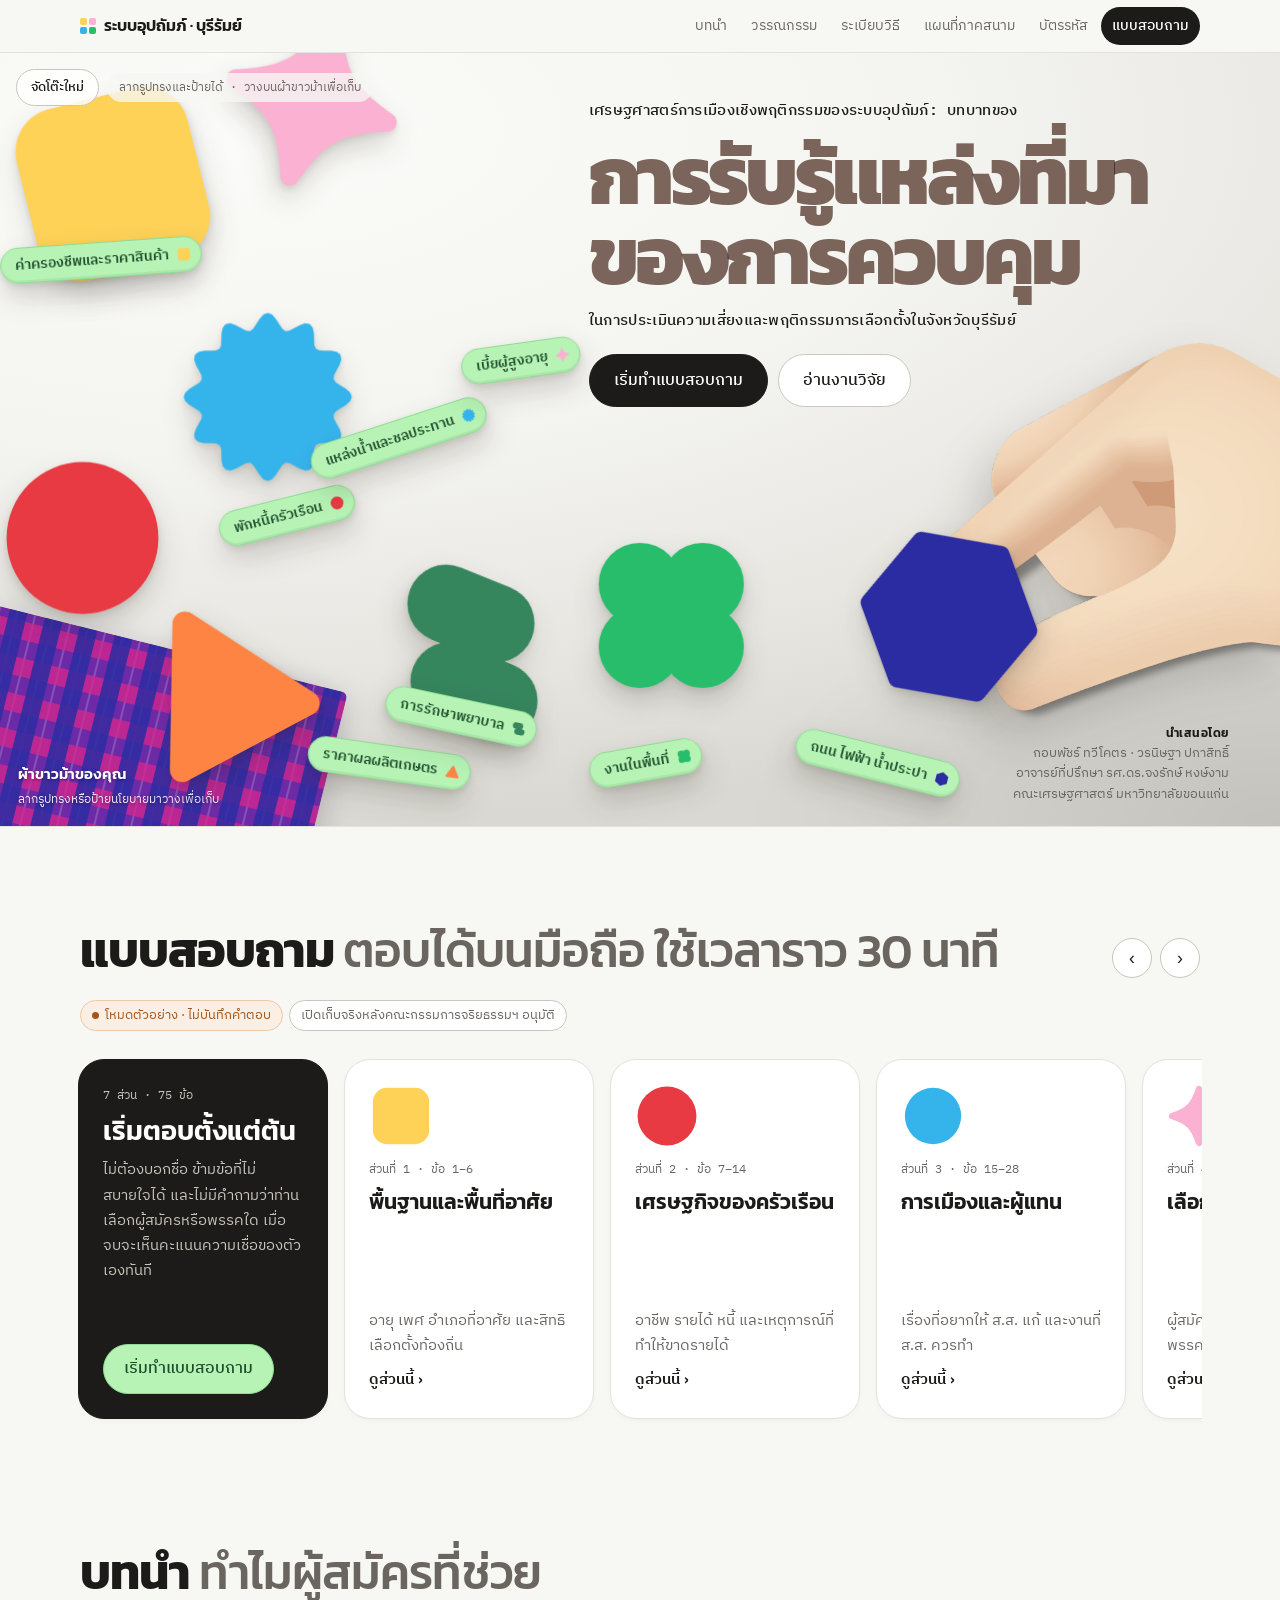
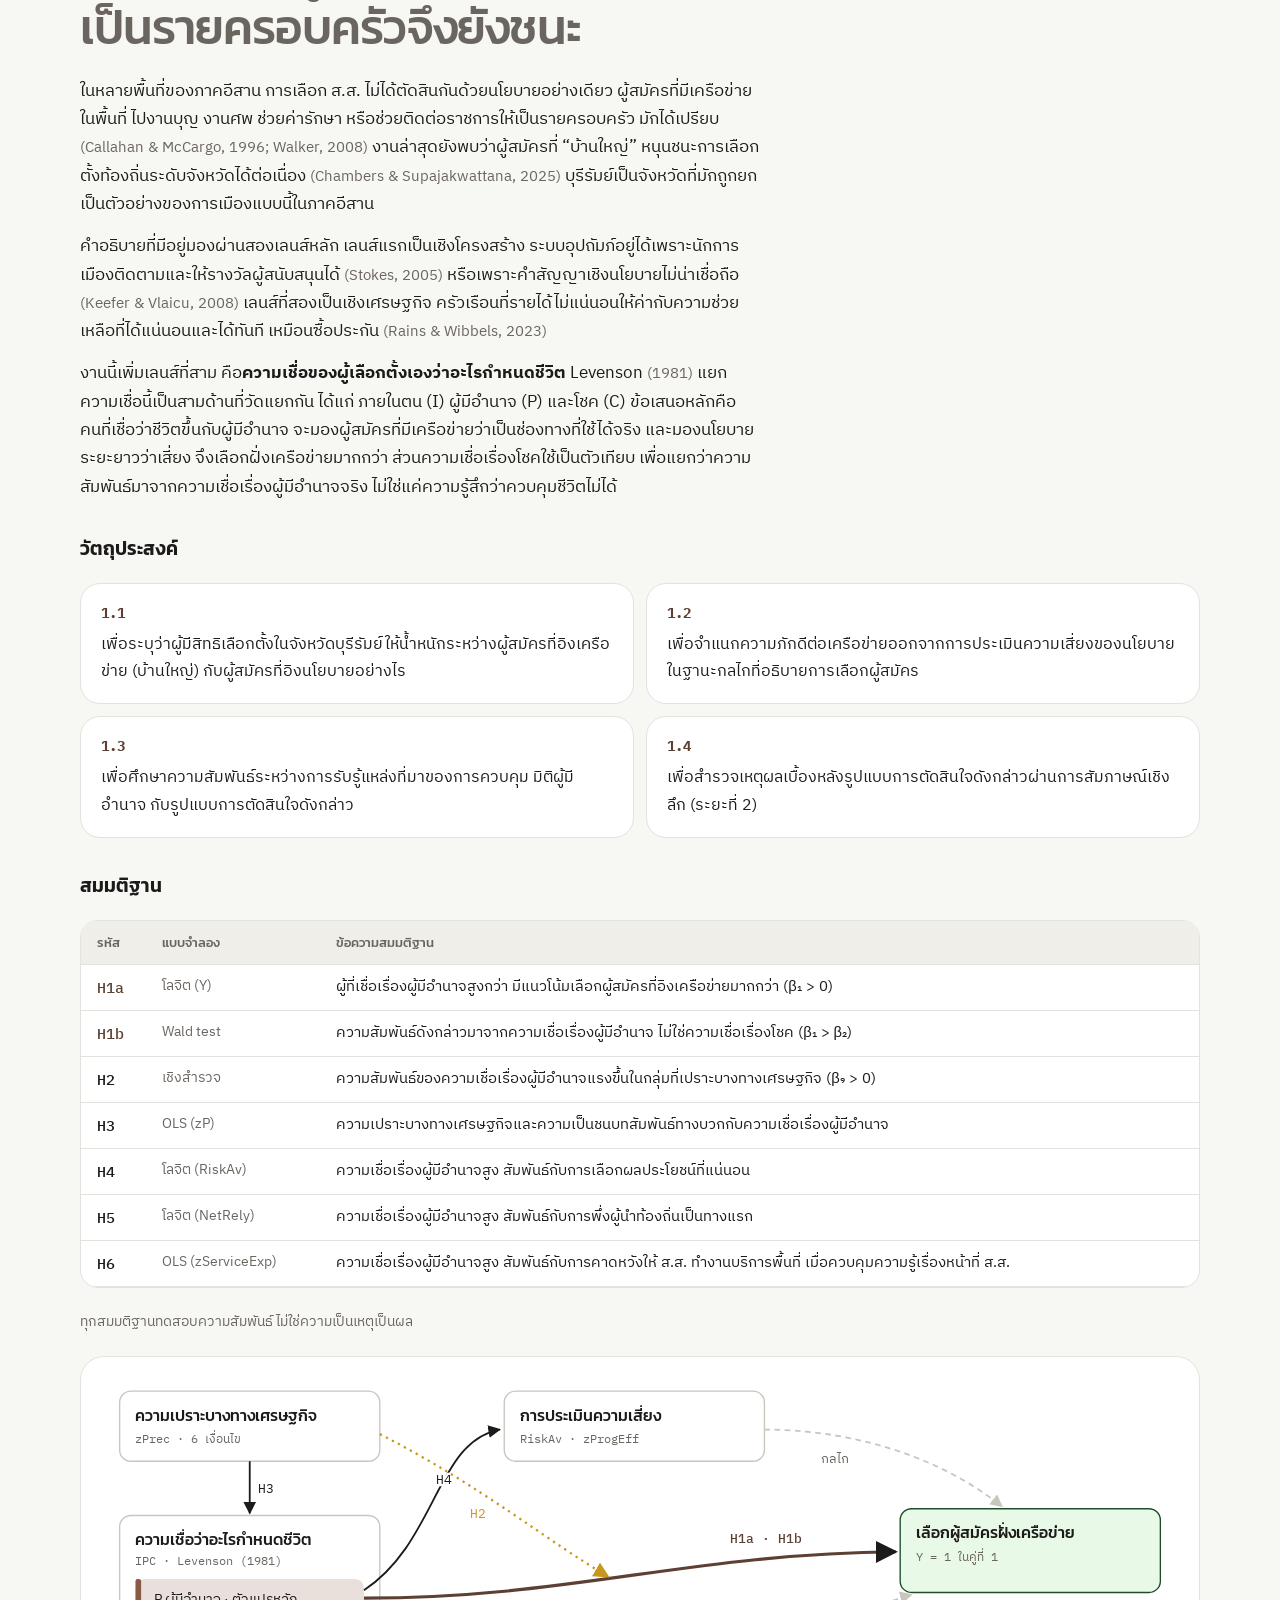
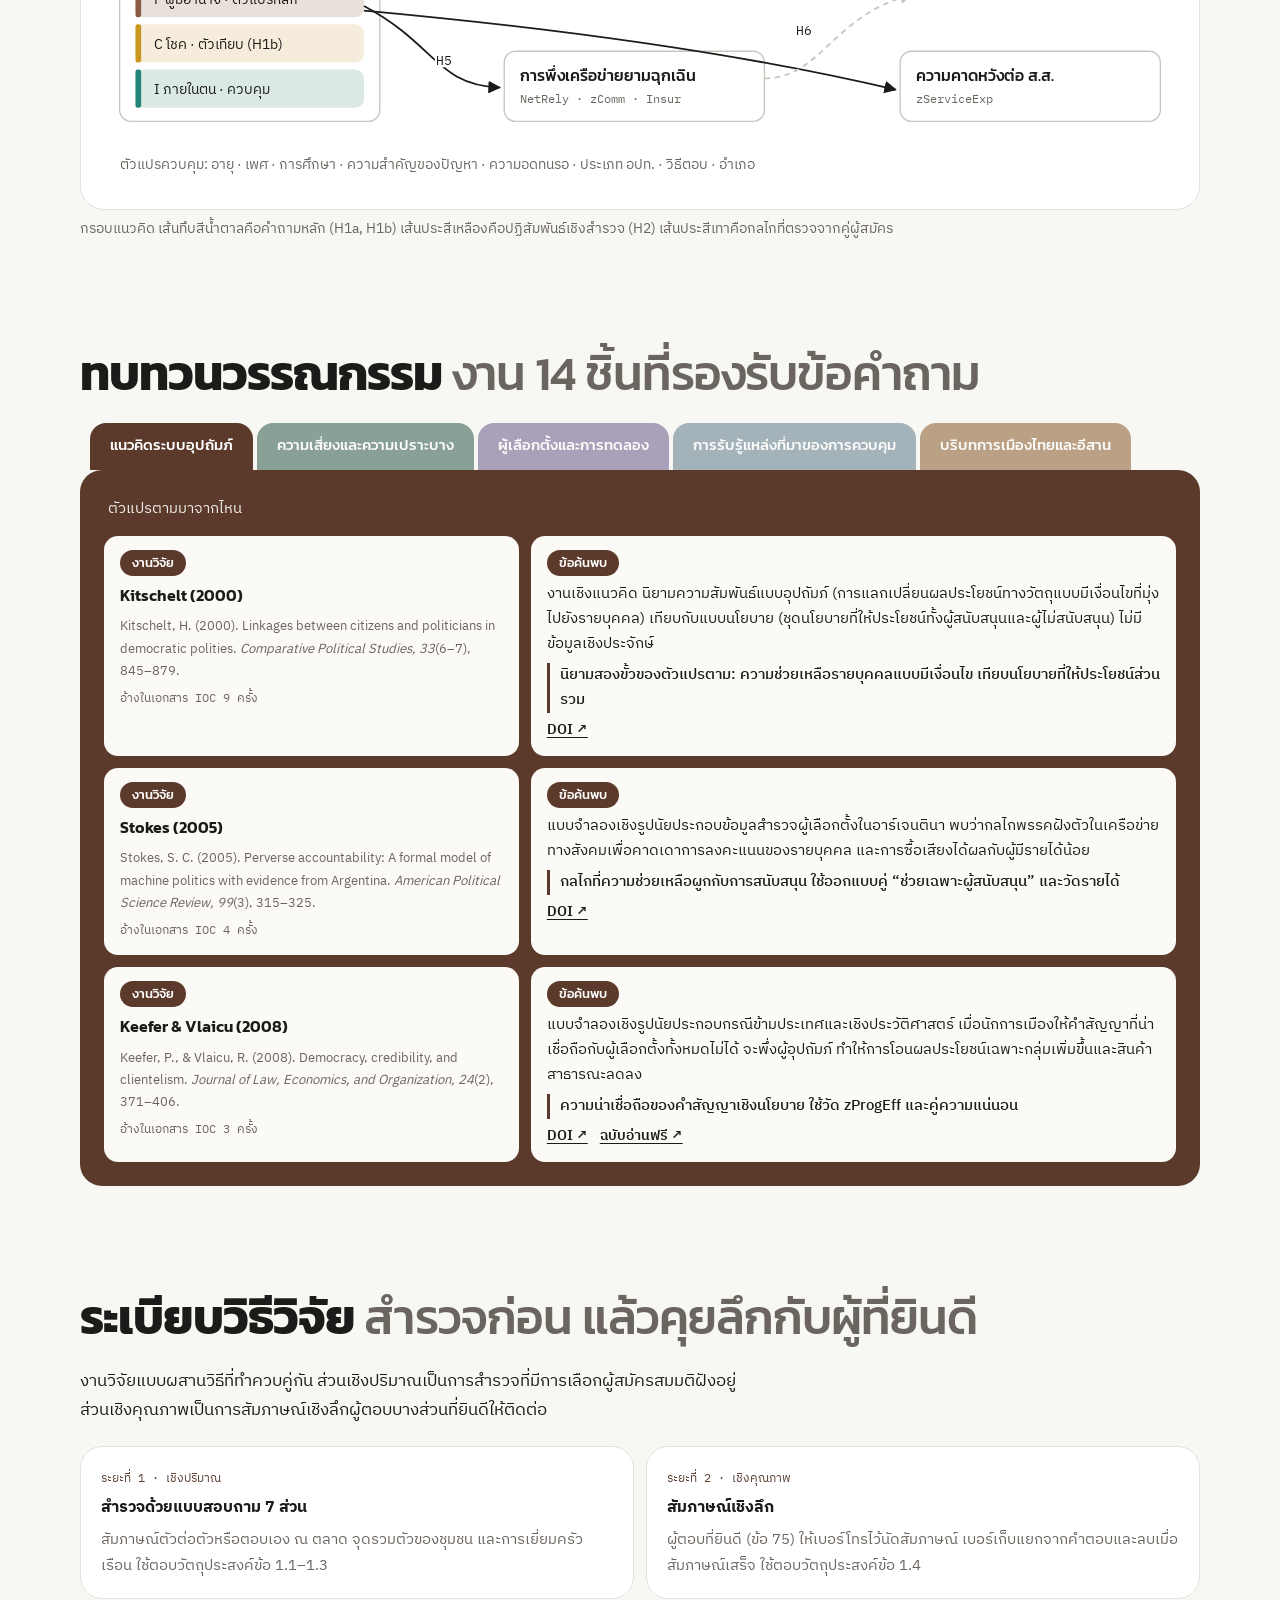
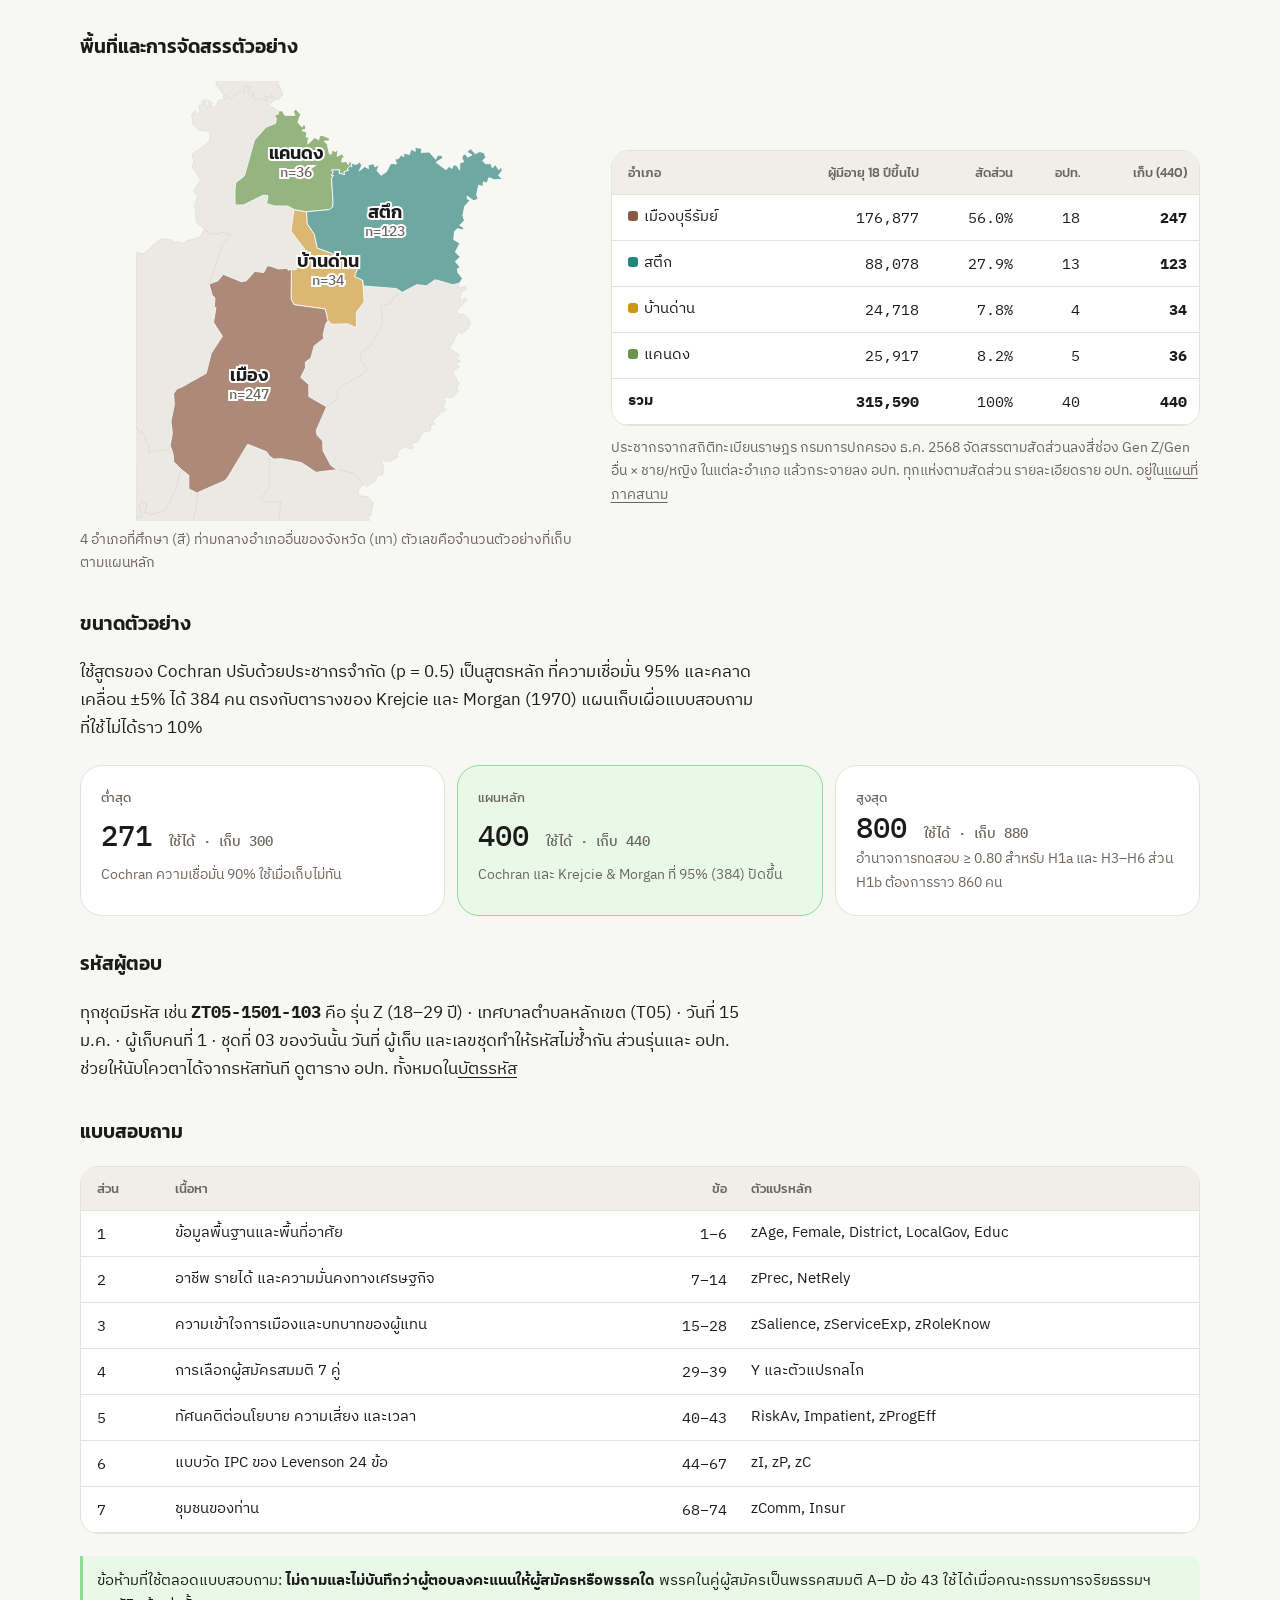
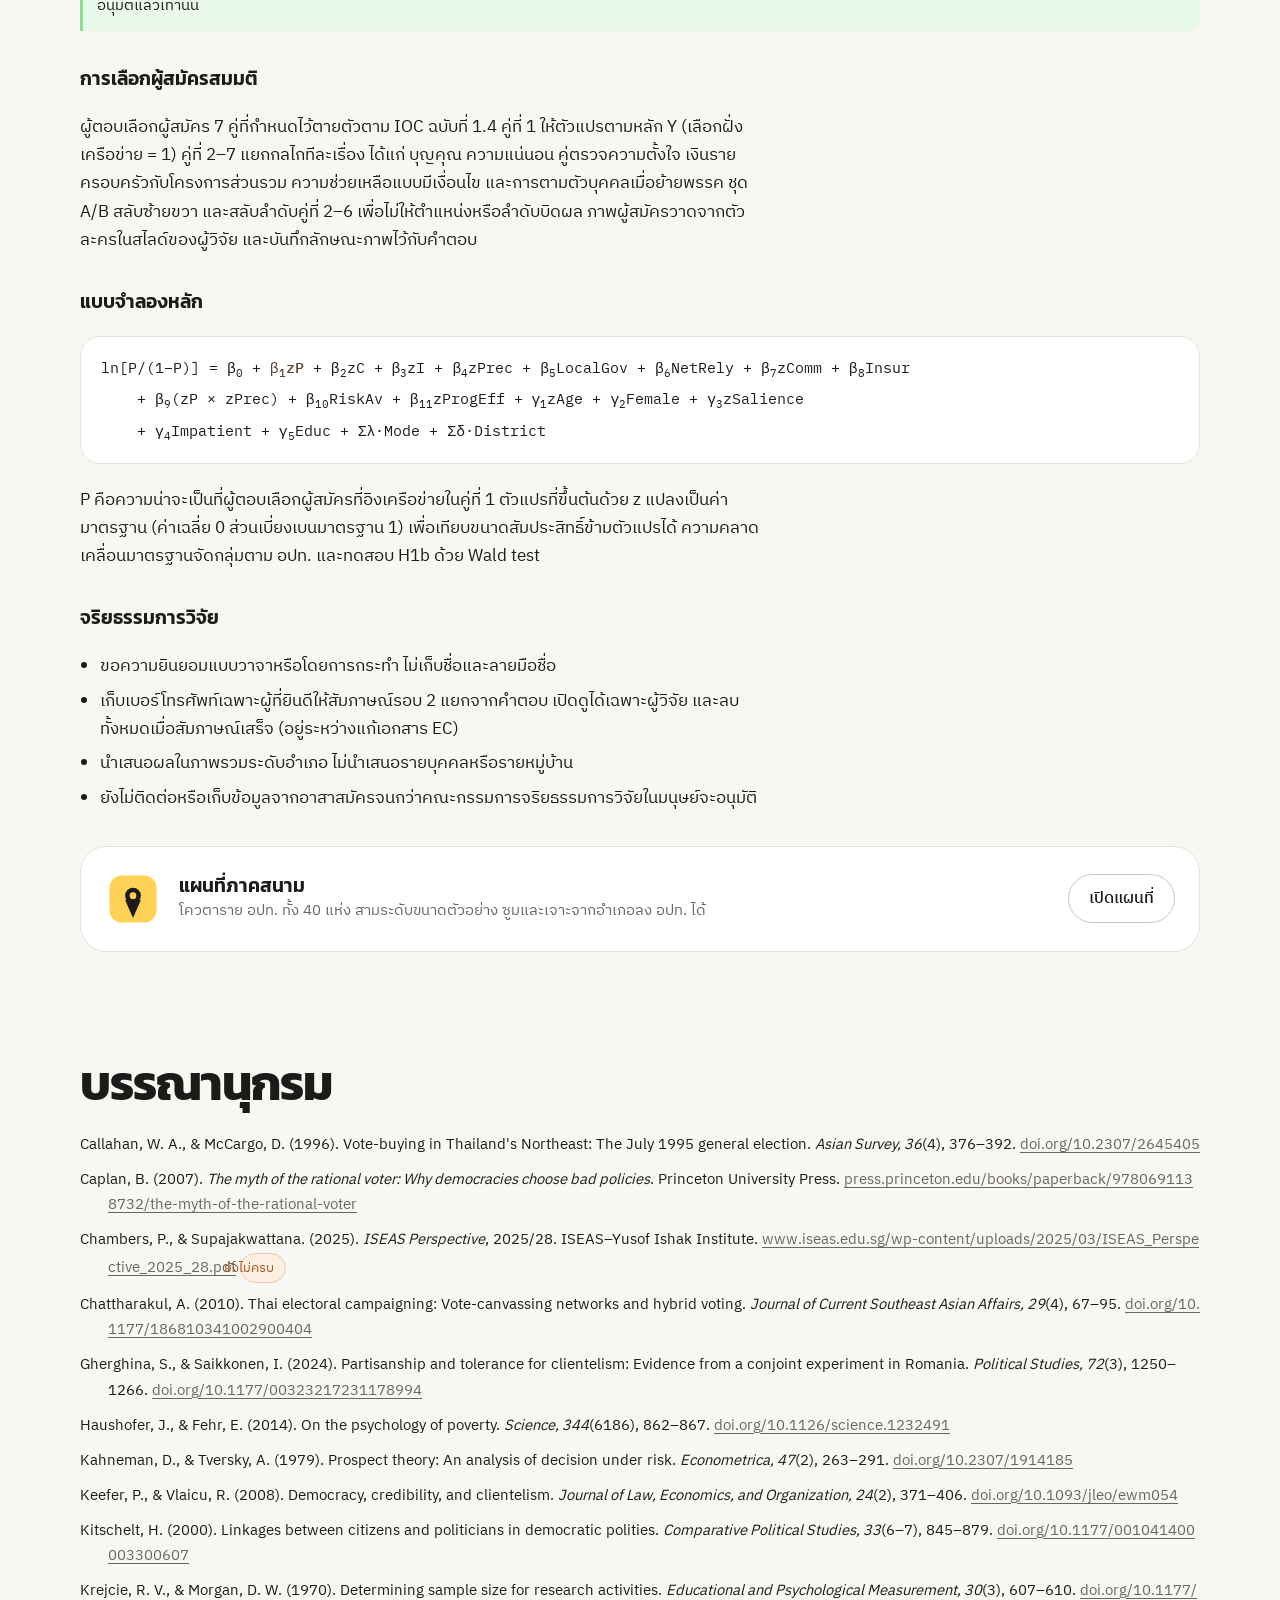
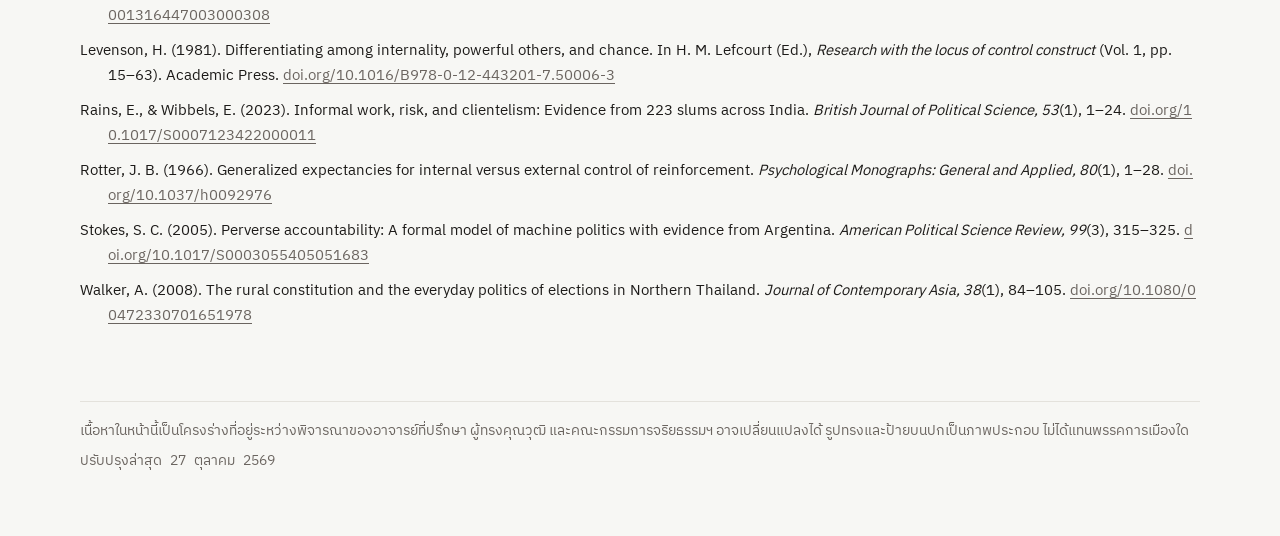
==== commit a333499a: "Respondent codes, phone consent item, send outbox, admin back end Survey builds codes (Gen + LGU + D" ====
--- a/index.html
+++ b/index.html
@@ -182,7 +182,7 @@
 </style>
 </head>
 <body>
-<nav class="site-nav" aria-label="เมนูหลัก"><div class="wrap"><a class="brand" href="./"><i aria-hidden="true"><b style="background:#fed257"></b><b style="background:#fbb1d1"></b><b style="background:#35b4ec"></b><b style="background:#28bd6b"></b></i>ระบบอุปถัมภ์ · บุรีรัมย์</a><ul><li><a class="nl" href="#intro">บทนำ</a></li><li><a class="nl" href="#lit">วรรณกรรม</a></li><li><a class="nl" href="#method">ระเบียบวิธี</a></li><li><a class="nl" href="field/">แผนที่ภาคสนาม</a></li><li><a class="nl cta" href="survey/">แบบสอบถาม</a></li></ul></div></nav>
+<nav class="site-nav" aria-label="เมนูหลัก"><div class="wrap"><a class="brand" href="./"><i aria-hidden="true"><b style="background:#fed257"></b><b style="background:#fbb1d1"></b><b style="background:#35b4ec"></b><b style="background:#28bd6b"></b></i>ระบบอุปถัมภ์ · บุรีรัมย์</a><ul><li><a class="nl" href="#intro">บทนำ</a></li><li><a class="nl" href="#lit">วรรณกรรม</a></li><li><a class="nl" href="#method">ระเบียบวิธี</a></li><li><a class="nl" href="field/">แผนที่ภาคสนาม</a></li><li><a class="nl" href="codes/">บัตรรหัส</a></li><li><a class="nl cta" href="survey/">แบบสอบถาม</a></li></ul></div></nav>
 
 <section class="cover" id="table" aria-label="ปกงานวิจัย">
   <div class="cloth" id="cloth" aria-hidden="true"></div>
@@ -281,7 +281,7 @@
   <div class="prose"><p>งานวิจัยแบบผสานวิธีที่ทำควบคู่กัน ส่วนเชิงปริมาณเป็นการสำรวจที่มีการเลือกผู้สมัครสมมติฝังอยู่ ส่วนเชิงคุณภาพเป็นการสัมภาษณ์เชิงลึกผู้ตอบบางส่วนที่ยินดีให้ติดต่อ</p></div>
   <div class="phase">
     <div><span class="k">ระยะที่ 1 · เชิงปริมาณ</span><b>สำรวจด้วยแบบสอบถาม 7 ส่วน</b><p>สัมภาษณ์ตัวต่อตัวหรือตอบเอง ณ ตลาด จุดรวมตัวของชุมชน และการเยี่ยมครัวเรือน ใช้ตอบวัตถุประสงค์ข้อ 1.1–1.3</p></div>
-    <div><span class="k">ระยะที่ 2 · เชิงคุณภาพ</span><b>สัมภาษณ์เชิงลึก</b><p>ผู้ตอบที่ยินดี (ข้อ 75) ติดต่อกลับเองผ่านบัตรติดต่อ ระบบไม่บันทึกเบอร์โทรศัพท์ ใช้ตอบวัตถุประสงค์ข้อ 1.4</p></div>
+    <div><span class="k">ระยะที่ 2 · เชิงคุณภาพ</span><b>สัมภาษณ์เชิงลึก</b><p>ผู้ตอบที่ยินดี (ข้อ 75) ให้เบอร์โทรไว้นัดสัมภาษณ์ เบอร์เก็บแยกจากคำตอบและลบเมื่อสัมภาษณ์เสร็จ ใช้ตอบวัตถุประสงค์ข้อ 1.4</p></div>
   </div>
 
   <h3 class="sub">พื้นที่และการจัดสรรตัวอย่าง</h3>
@@ -304,6 +304,9 @@
     <div class="tier main"><span class="eb">แผนหลัก</span><span class="bign">400 <small>ใช้ได้ · เก็บ 440</small></span><p>Cochran และ Krejcie &amp; Morgan ที่ 95% (384) ปัดขึ้น</p></div>
     <div class="tier"><span class="eb">สูงสุด</span><span class="bign">800 <small>ใช้ได้ · เก็บ 880</small></span><p>อำนาจการทดสอบ ≥ 0.80 สำหรับ H1a และ H3–H6 ส่วน H1b ต้องการราว 860 คน</p></div>
   </div>
+
+  <h3 class="sub">รหัสผู้ตอบ</h3>
+  <div class="prose"><p>ทุกชุดมีรหัส เช่น <b class="num">ZT05-1501-103</b> คือ รุ่น Z (18–29 ปี) · เทศบาลตำบลหลักเขต (T05) · วันที่ 15 ม.ค. · ผู้เก็บคนที่ 1 · ชุดที่ 03 ของวันนั้น วันที่ ผู้เก็บ และเลขชุดทำให้รหัสไม่ซ้ำกัน ส่วนรุ่นและ อปท. ช่วยให้นับโควตาได้จากรหัสทันที ดูตาราง อปท. ทั้งหมดใน<a href="codes/">บัตรรหัส</a></p></div>
 
   <h3 class="sub">แบบสอบถาม</h3>
   <div class="tscroll"><table class="parts">
@@ -331,7 +334,7 @@
   <h3 class="sub">จริยธรรมการวิจัย</h3>
   <ul class="prose" style="padding-left:20px;margin:0;display:grid;gap:6px">
     <li>ขอความยินยอมแบบวาจาหรือโดยการกระทำ ไม่เก็บชื่อและลายมือชื่อ</li>
-    <li>ไม่บันทึกเบอร์โทรศัพท์ ผู้ที่ยินดีให้สัมภาษณ์เชิงลึกติดต่อกลับเองผ่านบัตรติดต่อ</li>
+    <li>เก็บเบอร์โทรศัพท์เฉพาะผู้ที่ยินดีให้สัมภาษณ์รอบ 2 แยกจากคำตอบ เปิดดูได้เฉพาะผู้วิจัย และลบทั้งหมดเมื่อสัมภาษณ์เสร็จ (อยู่ระหว่างแก้เอกสาร EC)</li>
     <li>นำเสนอผลในภาพรวมระดับอำเภอ ไม่นำเสนอรายบุคคลหรือรายหมู่บ้าน</li>
     <li>ยังไม่ติดต่อหรือเก็บข้อมูลจากอาสาสมัครจนกว่าคณะกรรมการจริยธรรมการวิจัยในมนุษย์จะอนุมัติ</li>
   </ul>
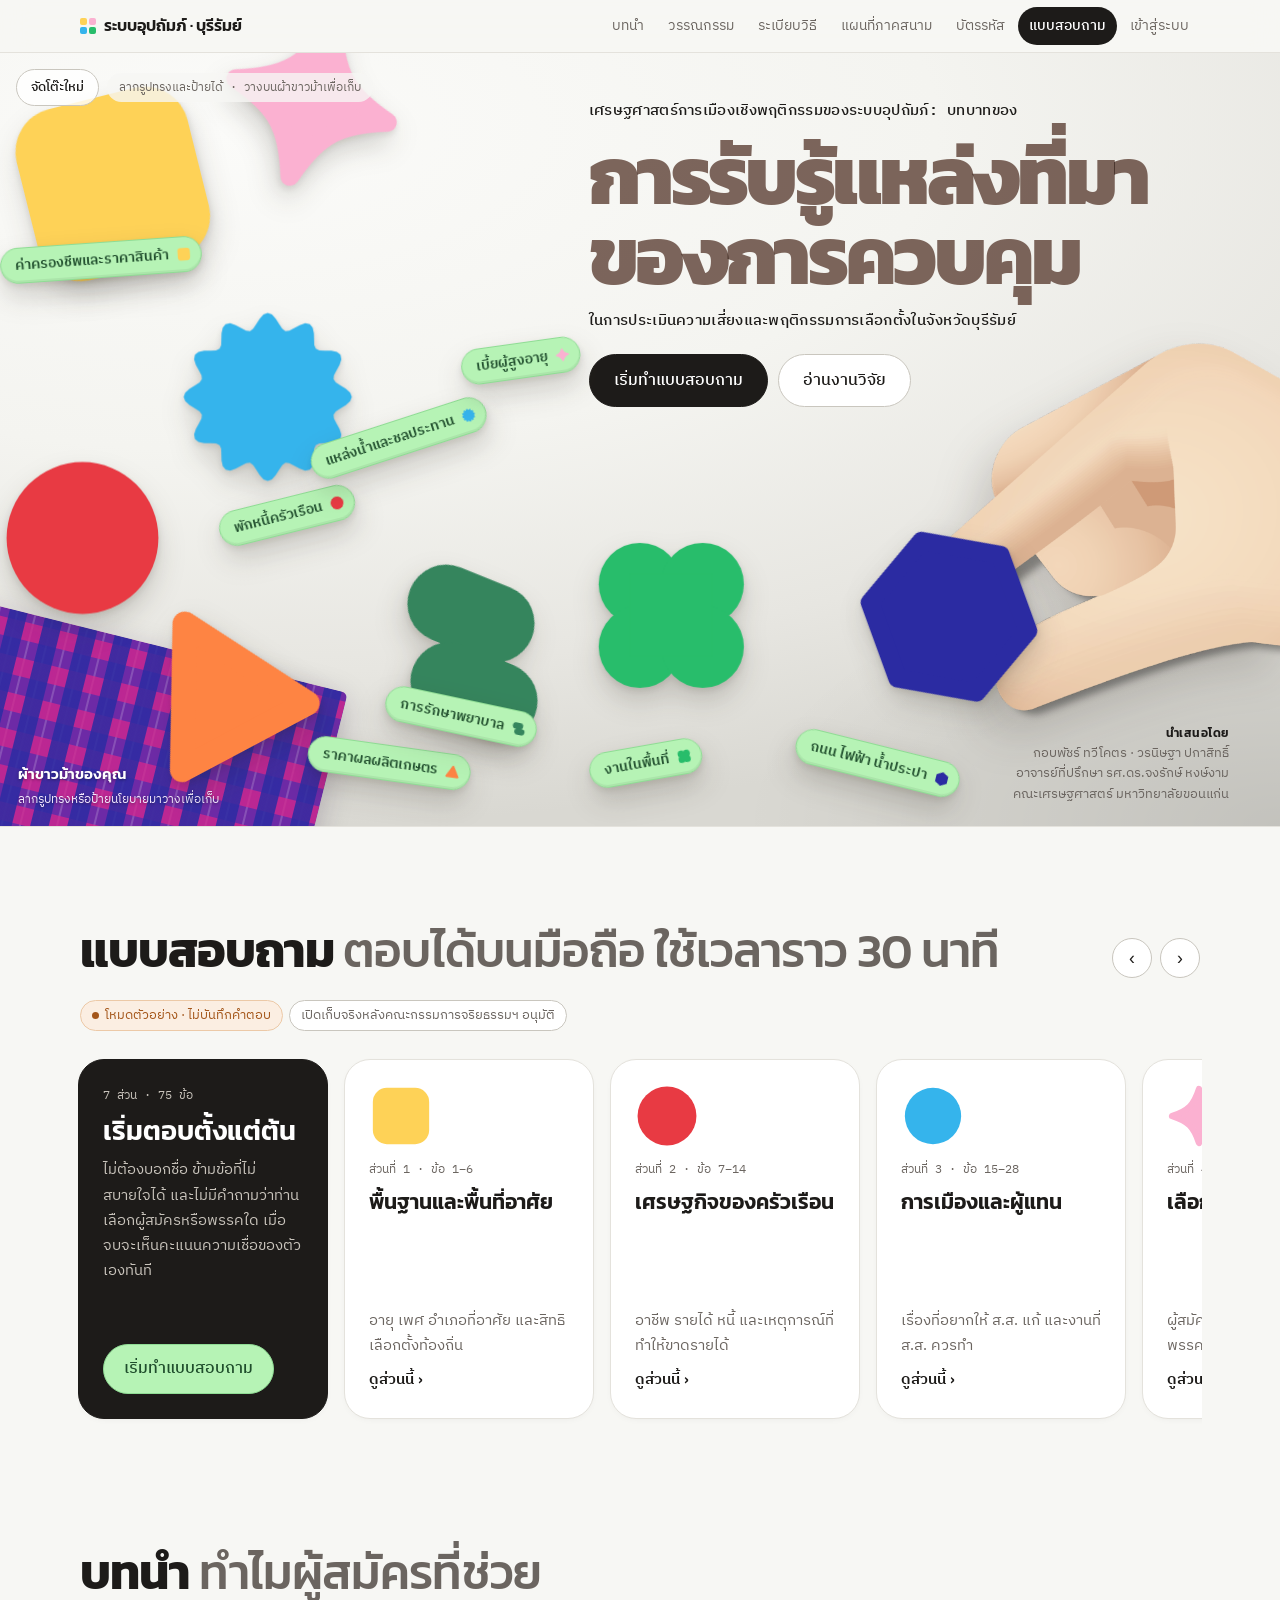
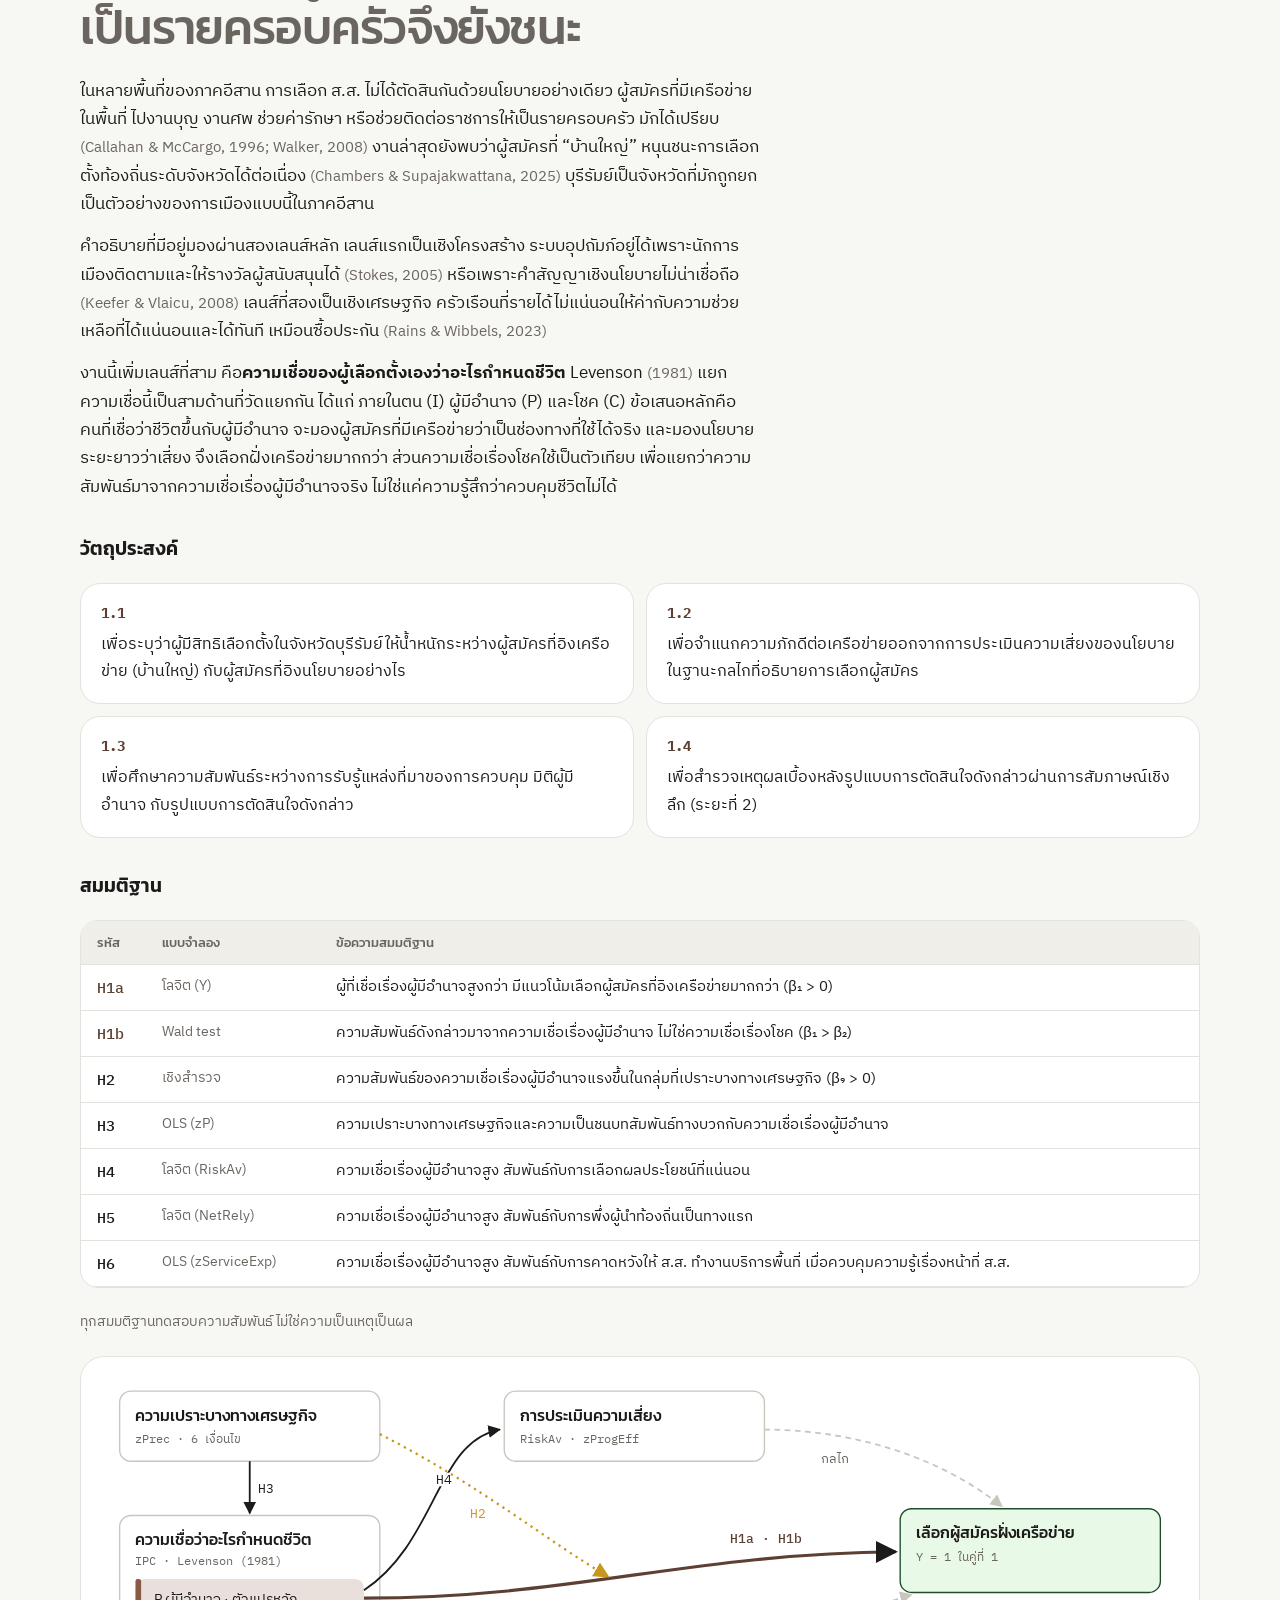
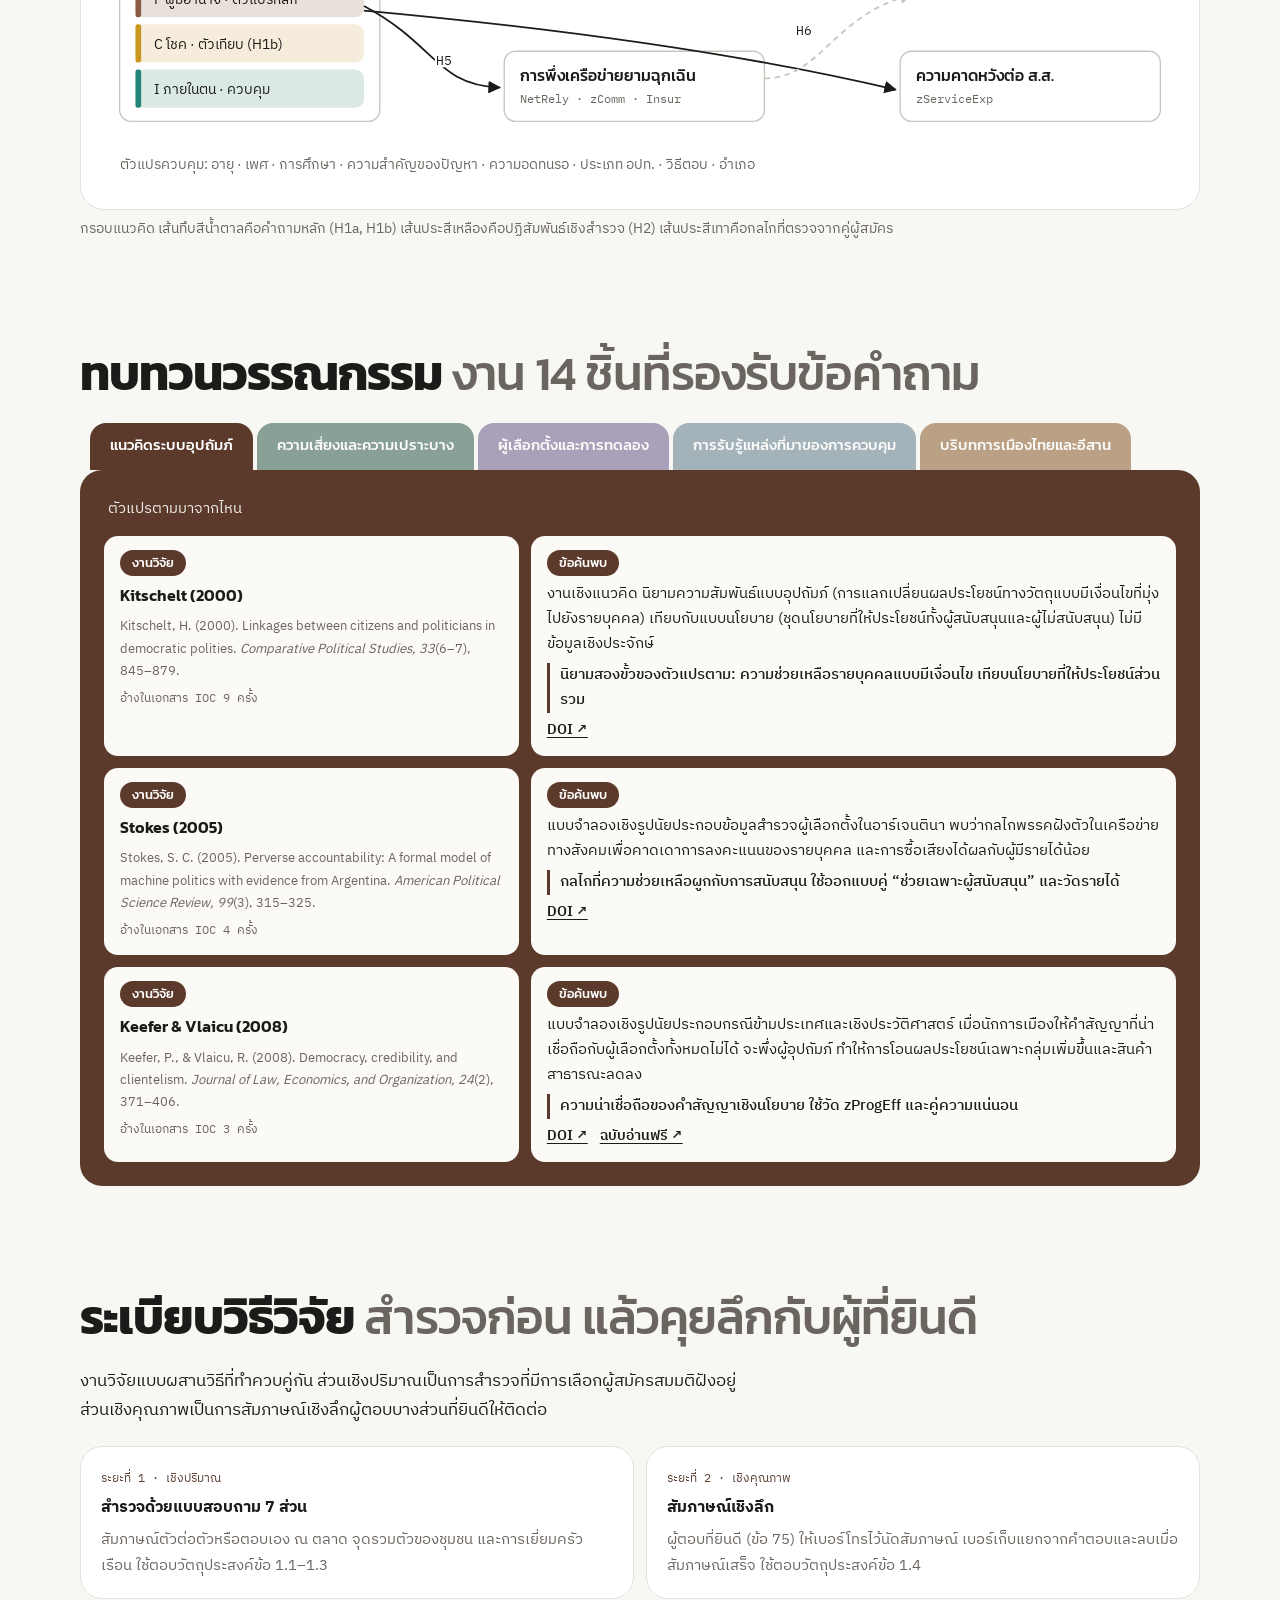
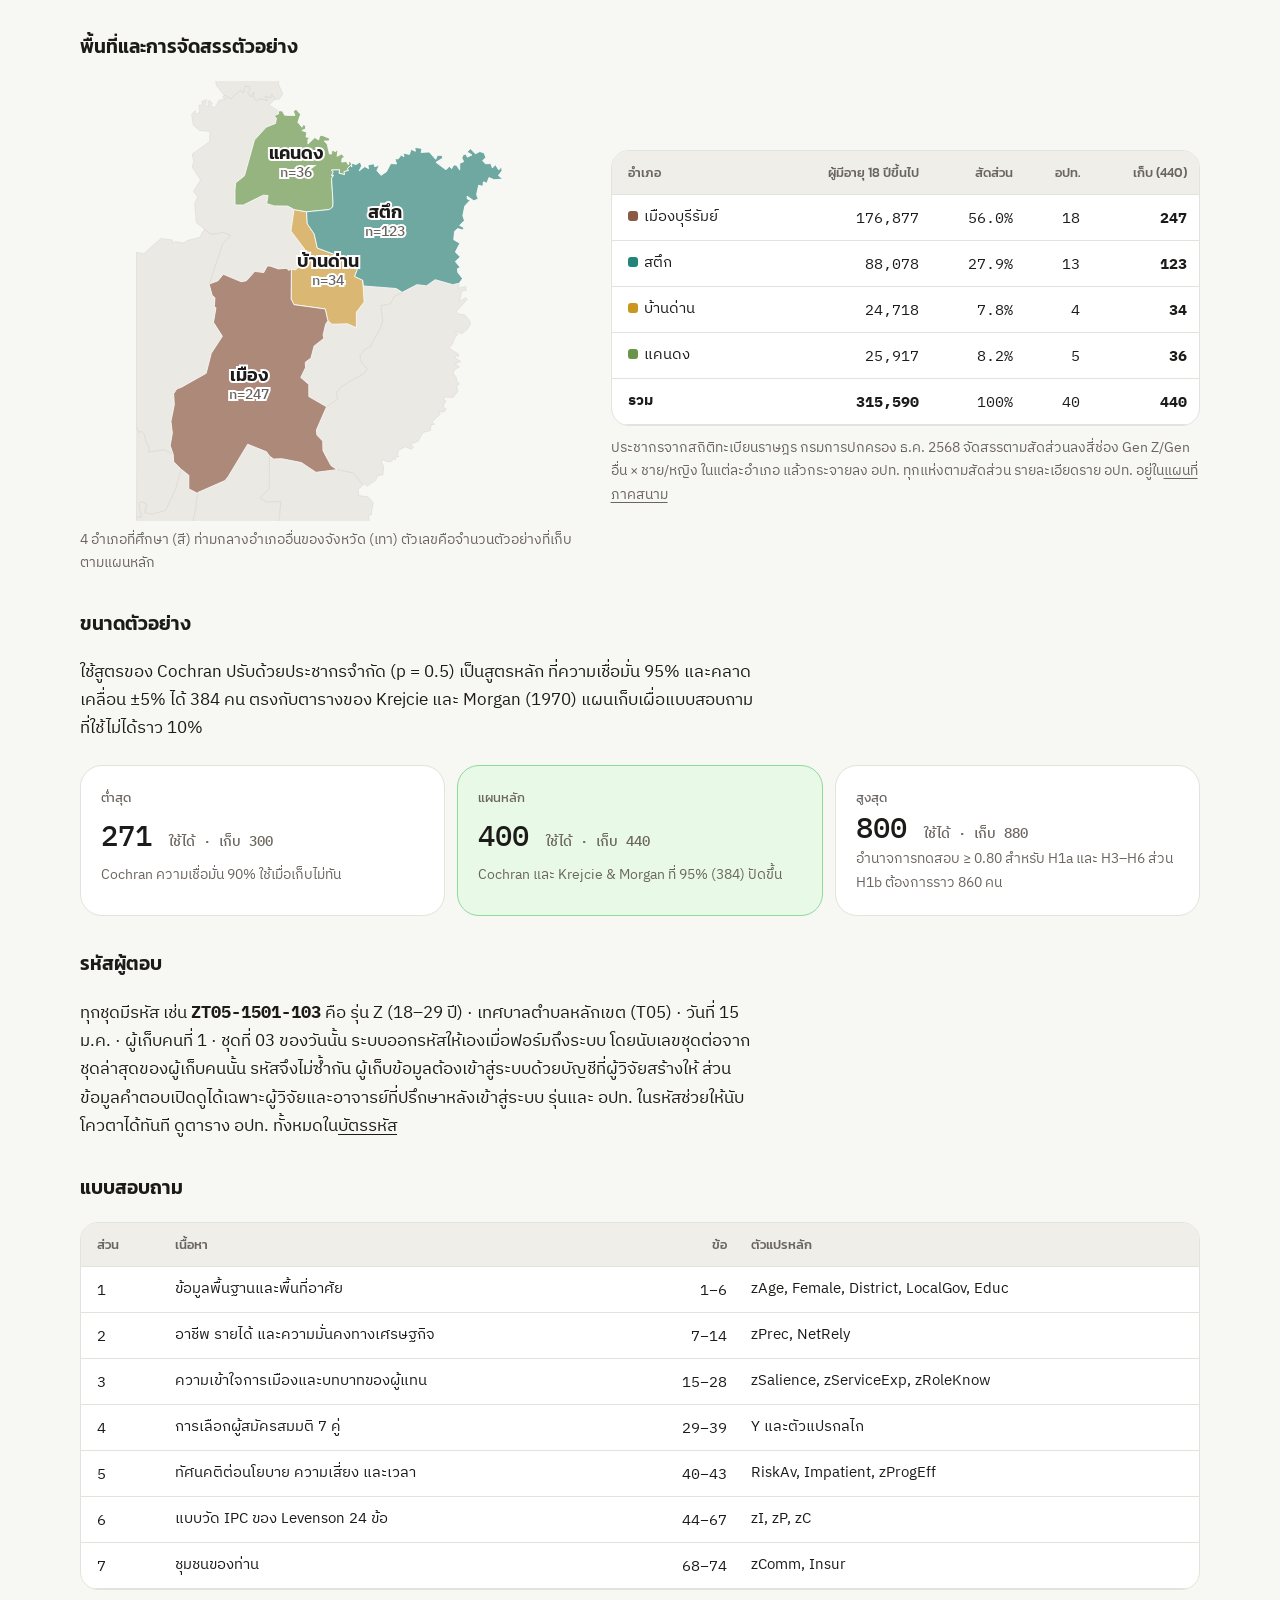
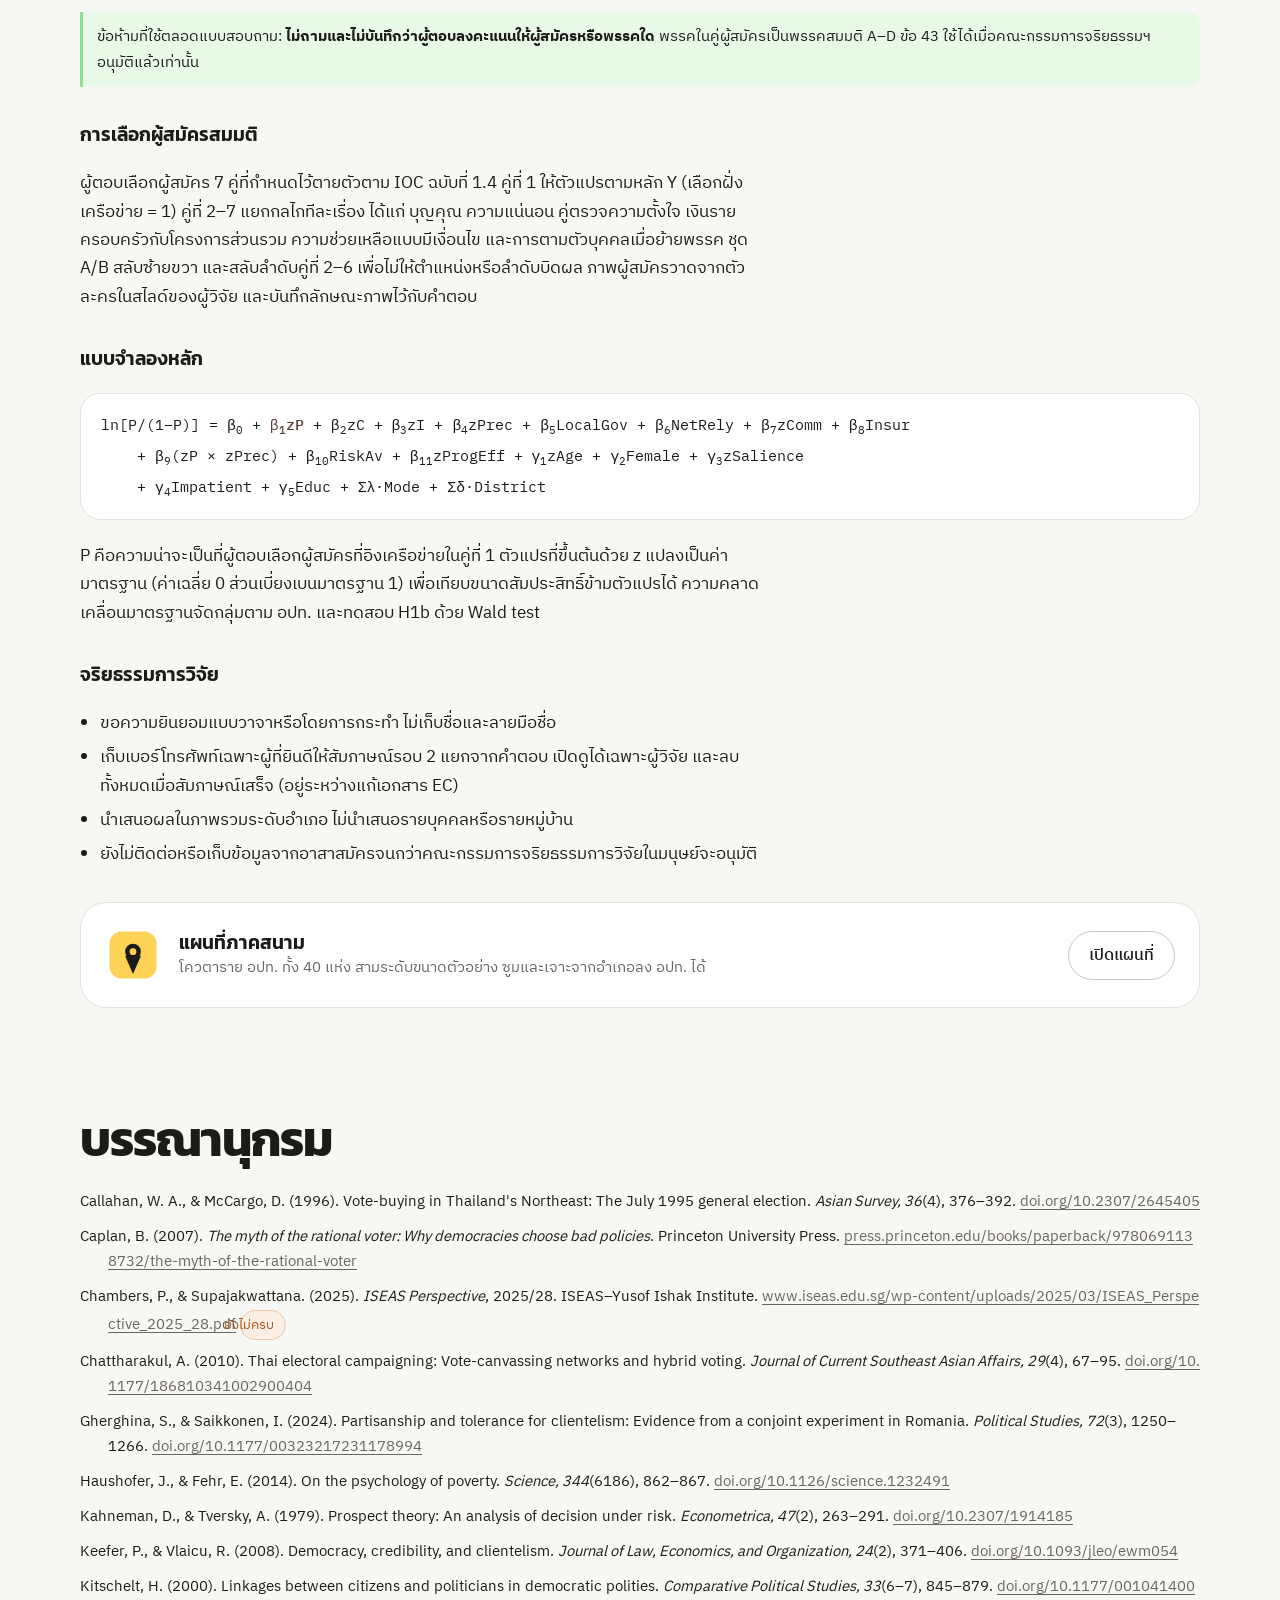
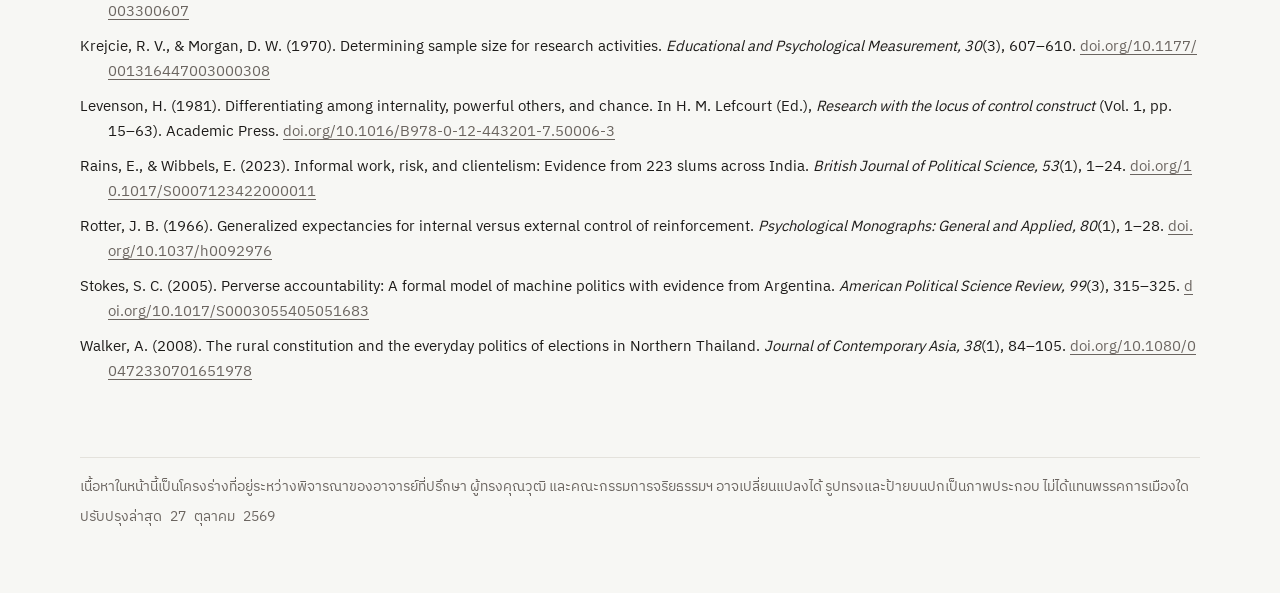
==== commit f00ac682: "Sign-in for researchers and enumerators, server-issued respondent codes, admin page on the site - /a" ====
--- a/index.html
+++ b/index.html
@@ -182,7 +182,7 @@
 </style>
 </head>
 <body>
-<nav class="site-nav" aria-label="เมนูหลัก"><div class="wrap"><a class="brand" href="./"><i aria-hidden="true"><b style="background:#fed257"></b><b style="background:#fbb1d1"></b><b style="background:#35b4ec"></b><b style="background:#28bd6b"></b></i>ระบบอุปถัมภ์ · บุรีรัมย์</a><ul><li><a class="nl" href="#intro">บทนำ</a></li><li><a class="nl" href="#lit">วรรณกรรม</a></li><li><a class="nl" href="#method">ระเบียบวิธี</a></li><li><a class="nl" href="field/">แผนที่ภาคสนาม</a></li><li><a class="nl" href="codes/">บัตรรหัส</a></li><li><a class="nl cta" href="survey/">แบบสอบถาม</a></li></ul></div></nav>
+<nav class="site-nav" aria-label="เมนูหลัก"><div class="wrap"><a class="brand" href="./"><i aria-hidden="true"><b style="background:#fed257"></b><b style="background:#fbb1d1"></b><b style="background:#35b4ec"></b><b style="background:#28bd6b"></b></i>ระบบอุปถัมภ์ · บุรีรัมย์</a><ul><li><a class="nl" href="#intro">บทนำ</a></li><li><a class="nl" href="#lit">วรรณกรรม</a></li><li><a class="nl" href="#method">ระเบียบวิธี</a></li><li><a class="nl" href="field/">แผนที่ภาคสนาม</a></li><li><a class="nl" href="codes/">บัตรรหัส</a></li><li><a class="nl cta" href="survey/">แบบสอบถาม</a></li><li><a class="nl" href="admin/">เข้าสู่ระบบ</a></li></ul></div></nav>
 
 <section class="cover" id="table" aria-label="ปกงานวิจัย">
   <div class="cloth" id="cloth" aria-hidden="true"></div>
@@ -306,7 +306,7 @@
   </div>
 
   <h3 class="sub">รหัสผู้ตอบ</h3>
-  <div class="prose"><p>ทุกชุดมีรหัส เช่น <b class="num">ZT05-1501-103</b> คือ รุ่น Z (18–29 ปี) · เทศบาลตำบลหลักเขต (T05) · วันที่ 15 ม.ค. · ผู้เก็บคนที่ 1 · ชุดที่ 03 ของวันนั้น วันที่ ผู้เก็บ และเลขชุดทำให้รหัสไม่ซ้ำกัน ส่วนรุ่นและ อปท. ช่วยให้นับโควตาได้จากรหัสทันที ดูตาราง อปท. ทั้งหมดใน<a href="codes/">บัตรรหัส</a></p></div>
+  <div class="prose"><p>ทุกชุดมีรหัส เช่น <b class="num">ZT05-1501-103</b> คือ รุ่น Z (18–29 ปี) · เทศบาลตำบลหลักเขต (T05) · วันที่ 15 ม.ค. · ผู้เก็บคนที่ 1 · ชุดที่ 03 ของวันนั้น ระบบออกรหัสให้เองเมื่อฟอร์มถึงระบบ โดยนับเลขชุดต่อจากชุดล่าสุดของผู้เก็บคนนั้น รหัสจึงไม่ซ้ำกัน ผู้เก็บข้อมูลต้องเข้าสู่ระบบด้วยบัญชีที่ผู้วิจัยสร้างให้ ส่วนข้อมูลคำตอบเปิดดูได้เฉพาะผู้วิจัยและอาจารย์ที่ปรึกษาหลังเข้าสู่ระบบ รุ่นและ อปท. ในรหัสช่วยให้นับโควตาได้ทันที ดูตาราง อปท. ทั้งหมดใน<a href="codes/">บัตรรหัส</a></p></div>
 
   <h3 class="sub">แบบสอบถาม</h3>
   <div class="tscroll"><table class="parts">
--- a/assets/site.css
+++ b/assets/site.css
@@ -68,3 +68,23 @@
 td.r,th.r{text-align:right}
 .tscroll{overflow-x:auto;border:1px solid var(--line);border-radius:var(--r);background:var(--surface)}
 .tscroll table th:first-child,.tscroll table td:first-child{padding-left:16px}
+
+/* sign-in box (survey intro and /admin/) */
+.login{display:grid;gap:12px;max-width:420px}
+.login h3{font-size:1.15rem}
+.login .fld{display:grid;gap:4px;font-size:.88rem;color:var(--muted)}
+.login .txt,.form-row .txt,.form-row select{font:inherit;color:var(--ink);background:var(--surface);border:1px solid var(--line2);border-radius:10px;padding:9px 12px;min-height:44px;width:100%}
+.login .txt:focus,.form-row .txt:focus,.form-row select:focus{outline:2px solid var(--focus);outline-offset:1px;border-color:transparent}
+.login .pw{position:relative;display:block}
+.login .pw .txt{padding-right:72px}
+.login .eye{position:absolute;right:6px;top:50%;transform:translateY(-50%);border:0;background:var(--sunk);color:var(--muted);font:inherit;font-size:.8rem;border-radius:8px;padding:5px 10px;cursor:pointer}
+.login .row{display:flex;gap:8px;flex-wrap:wrap}
+.login .err{color:var(--bad);min-height:1.2em}
+.login .err:empty{display:none}
+.whobox{display:grid;gap:12px}
+.whotop{display:flex;align-items:center;gap:12px;flex-wrap:wrap}
+.whotop .btn{margin-left:auto}
+.avatar{width:40px;height:40px;border-radius:50%;background:var(--mint);color:var(--mint-ink);display:grid;place-items:center;font-family:var(--f-display);font-weight:600;font-size:1.1rem;flex:none}
+details.sent summary{cursor:pointer;font-size:.9rem;color:var(--muted)}
+details.sent table{margin-top:8px;font-size:.85rem}
+.big-code{font-size:1.25rem;letter-spacing:.04em}
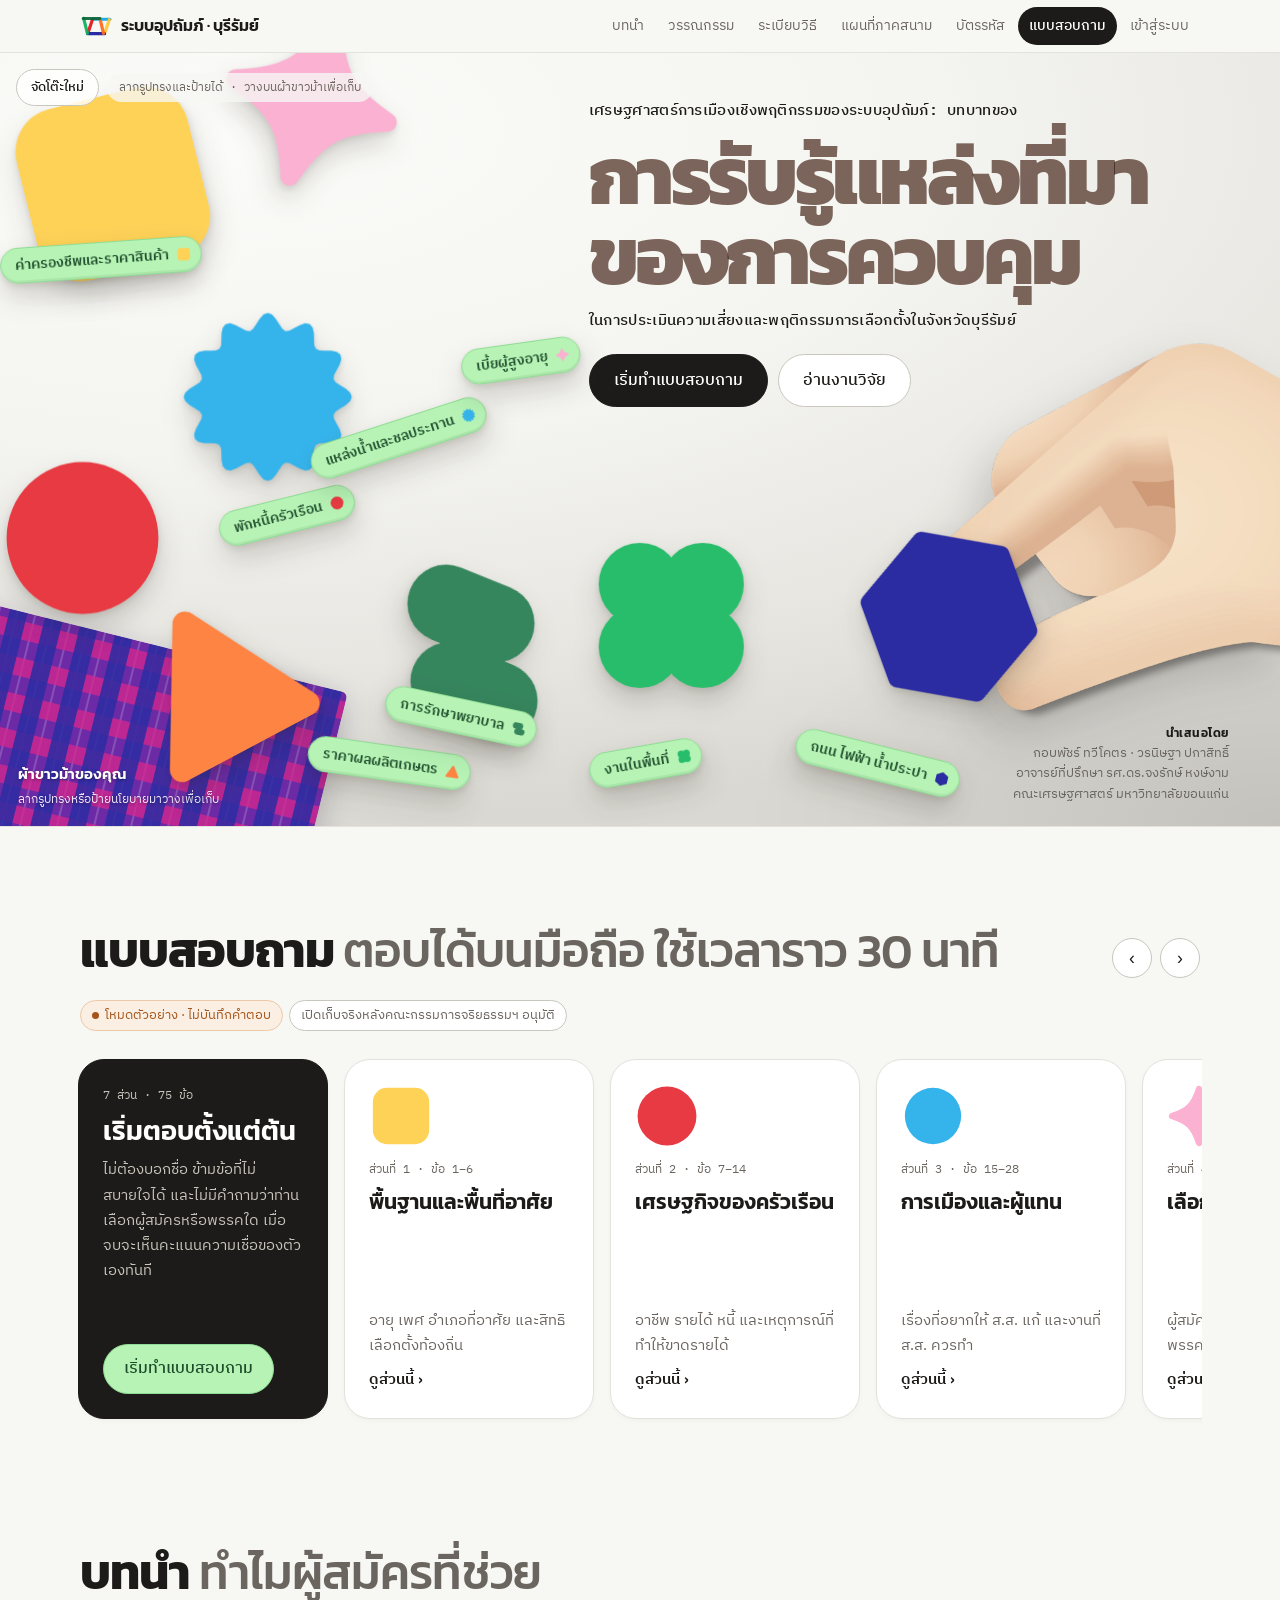
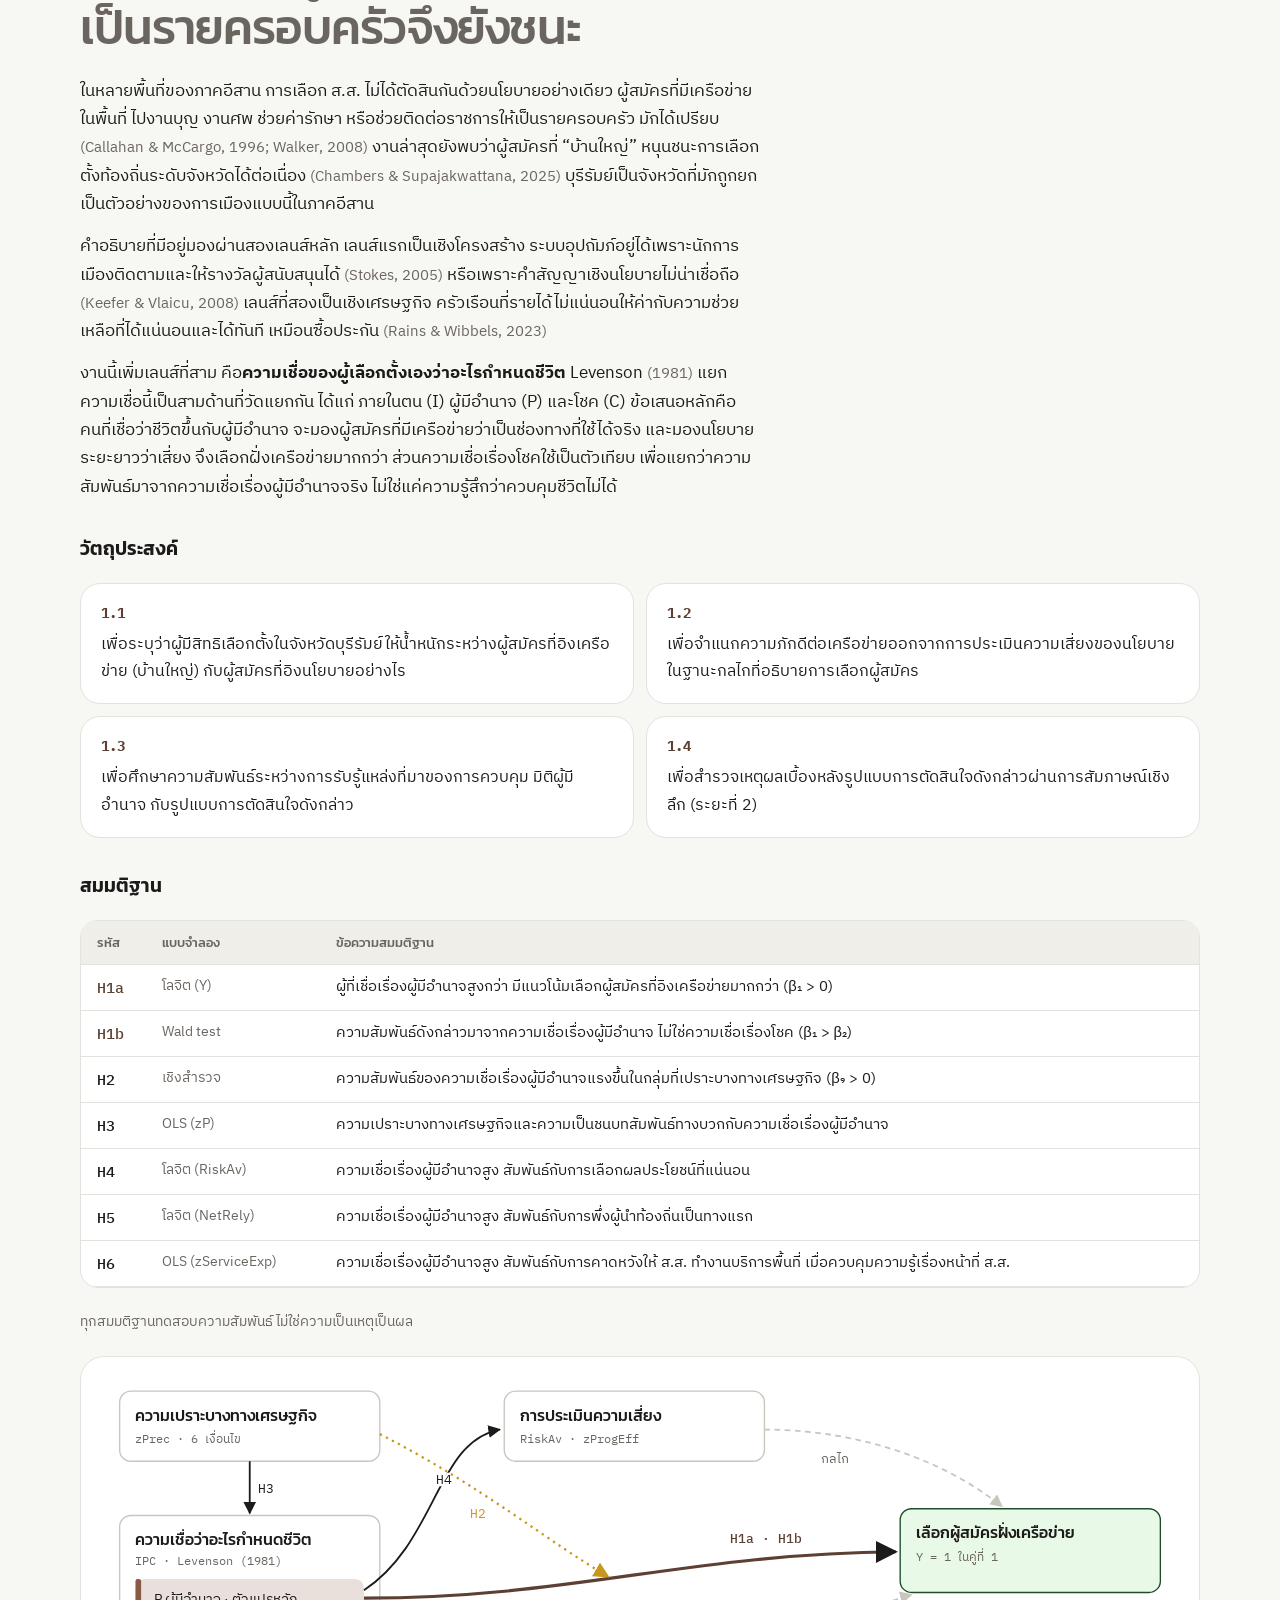
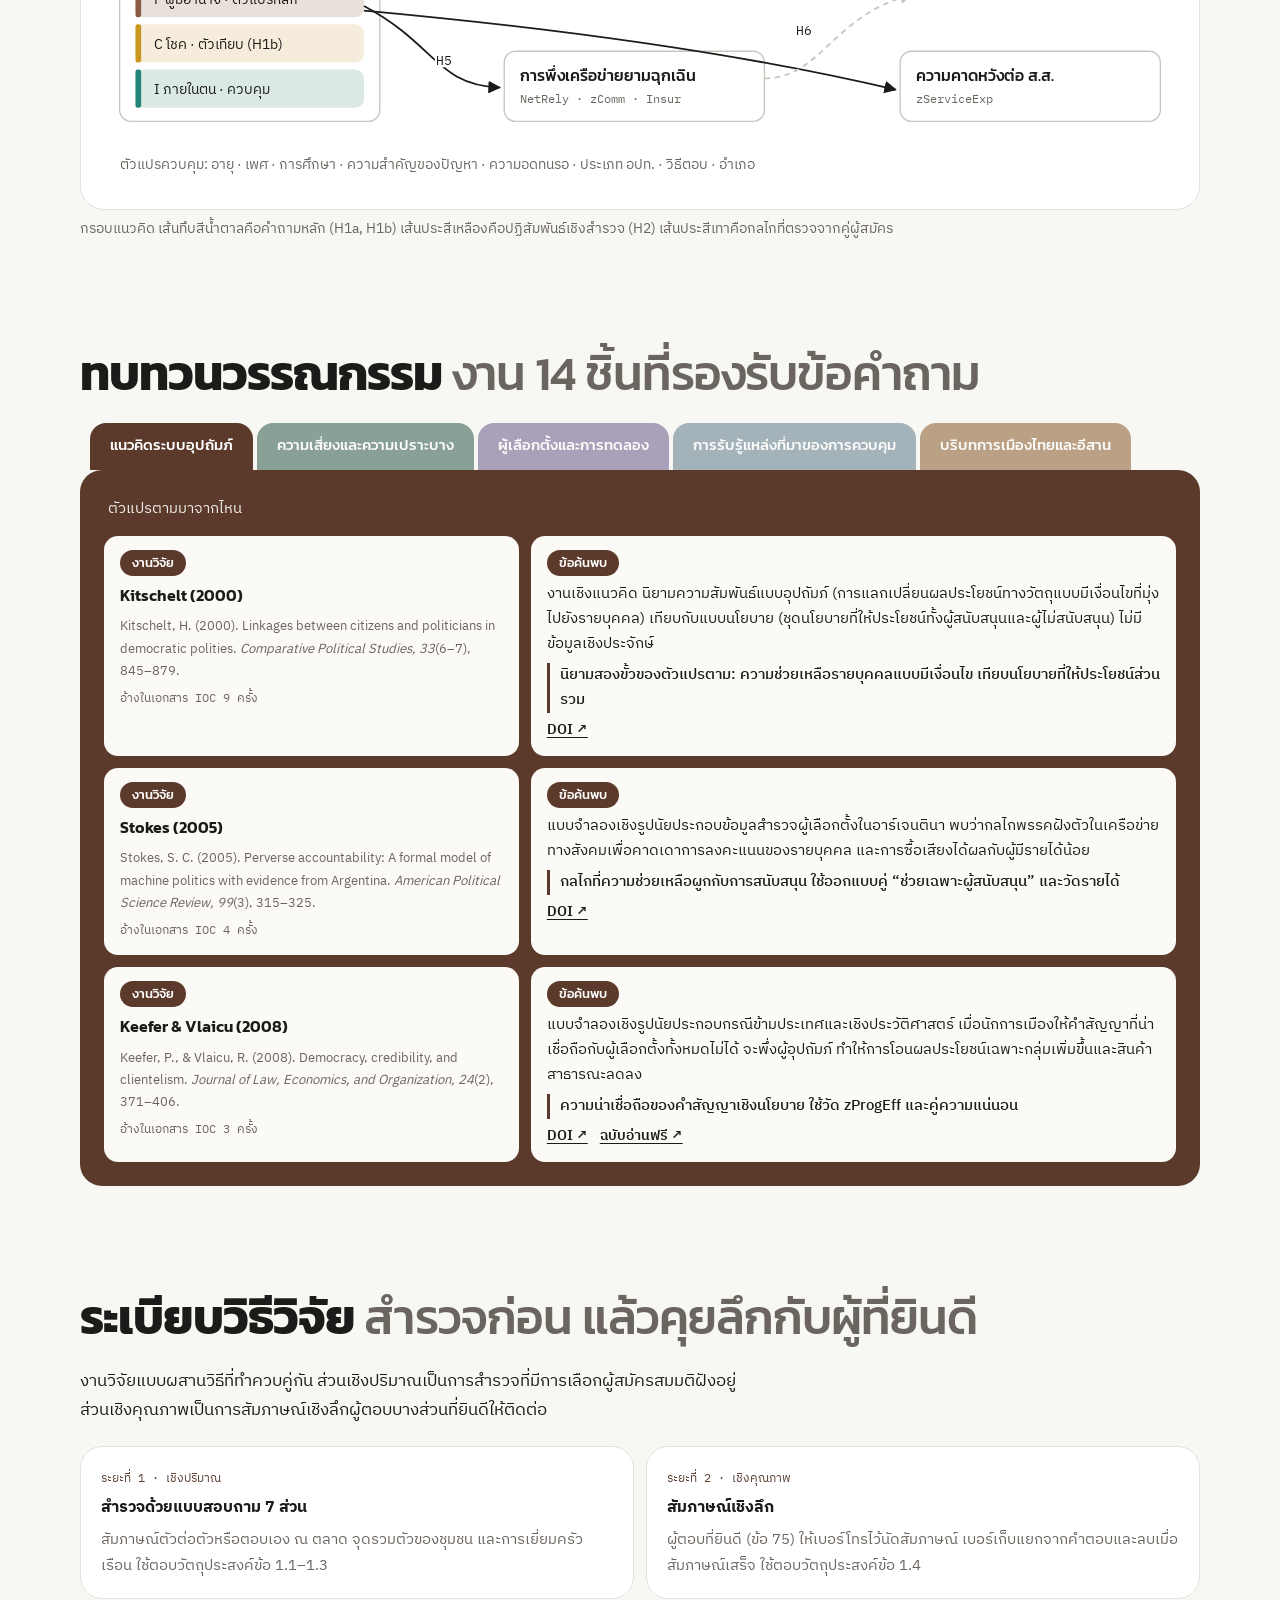
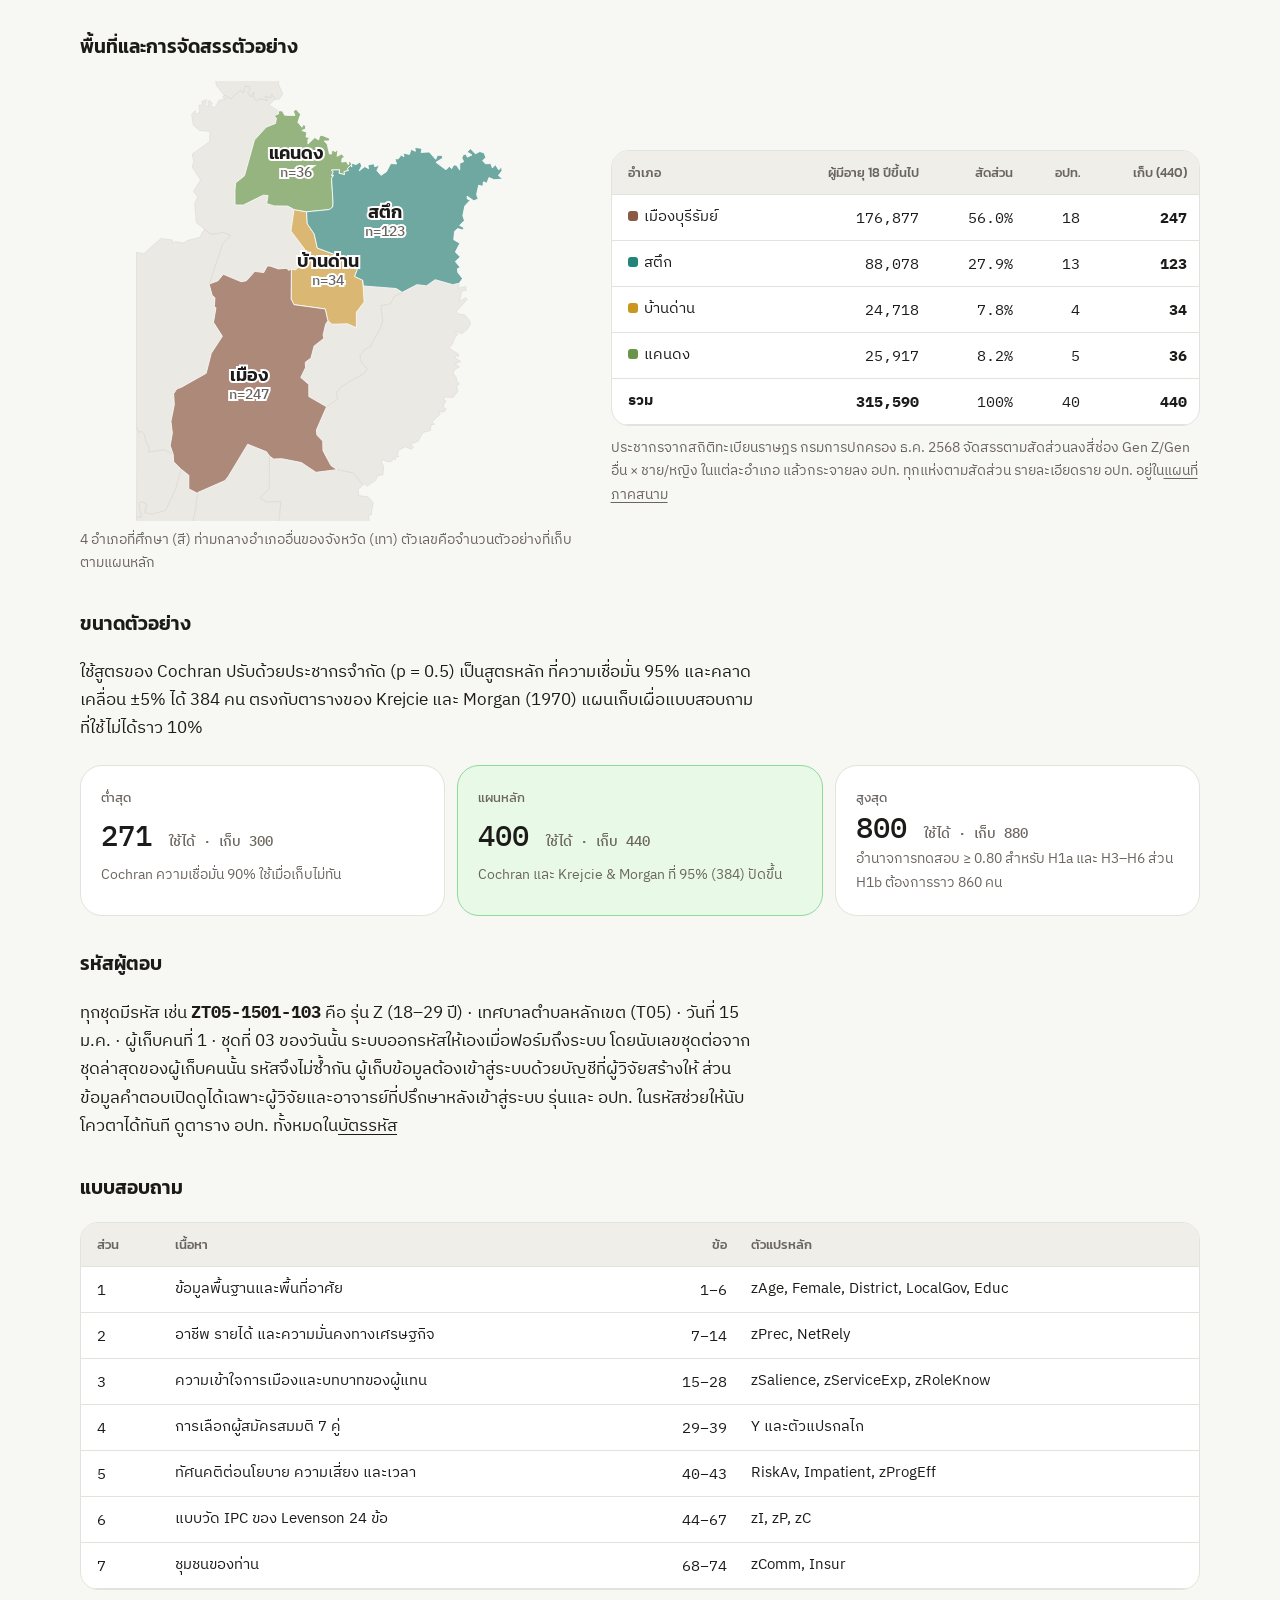
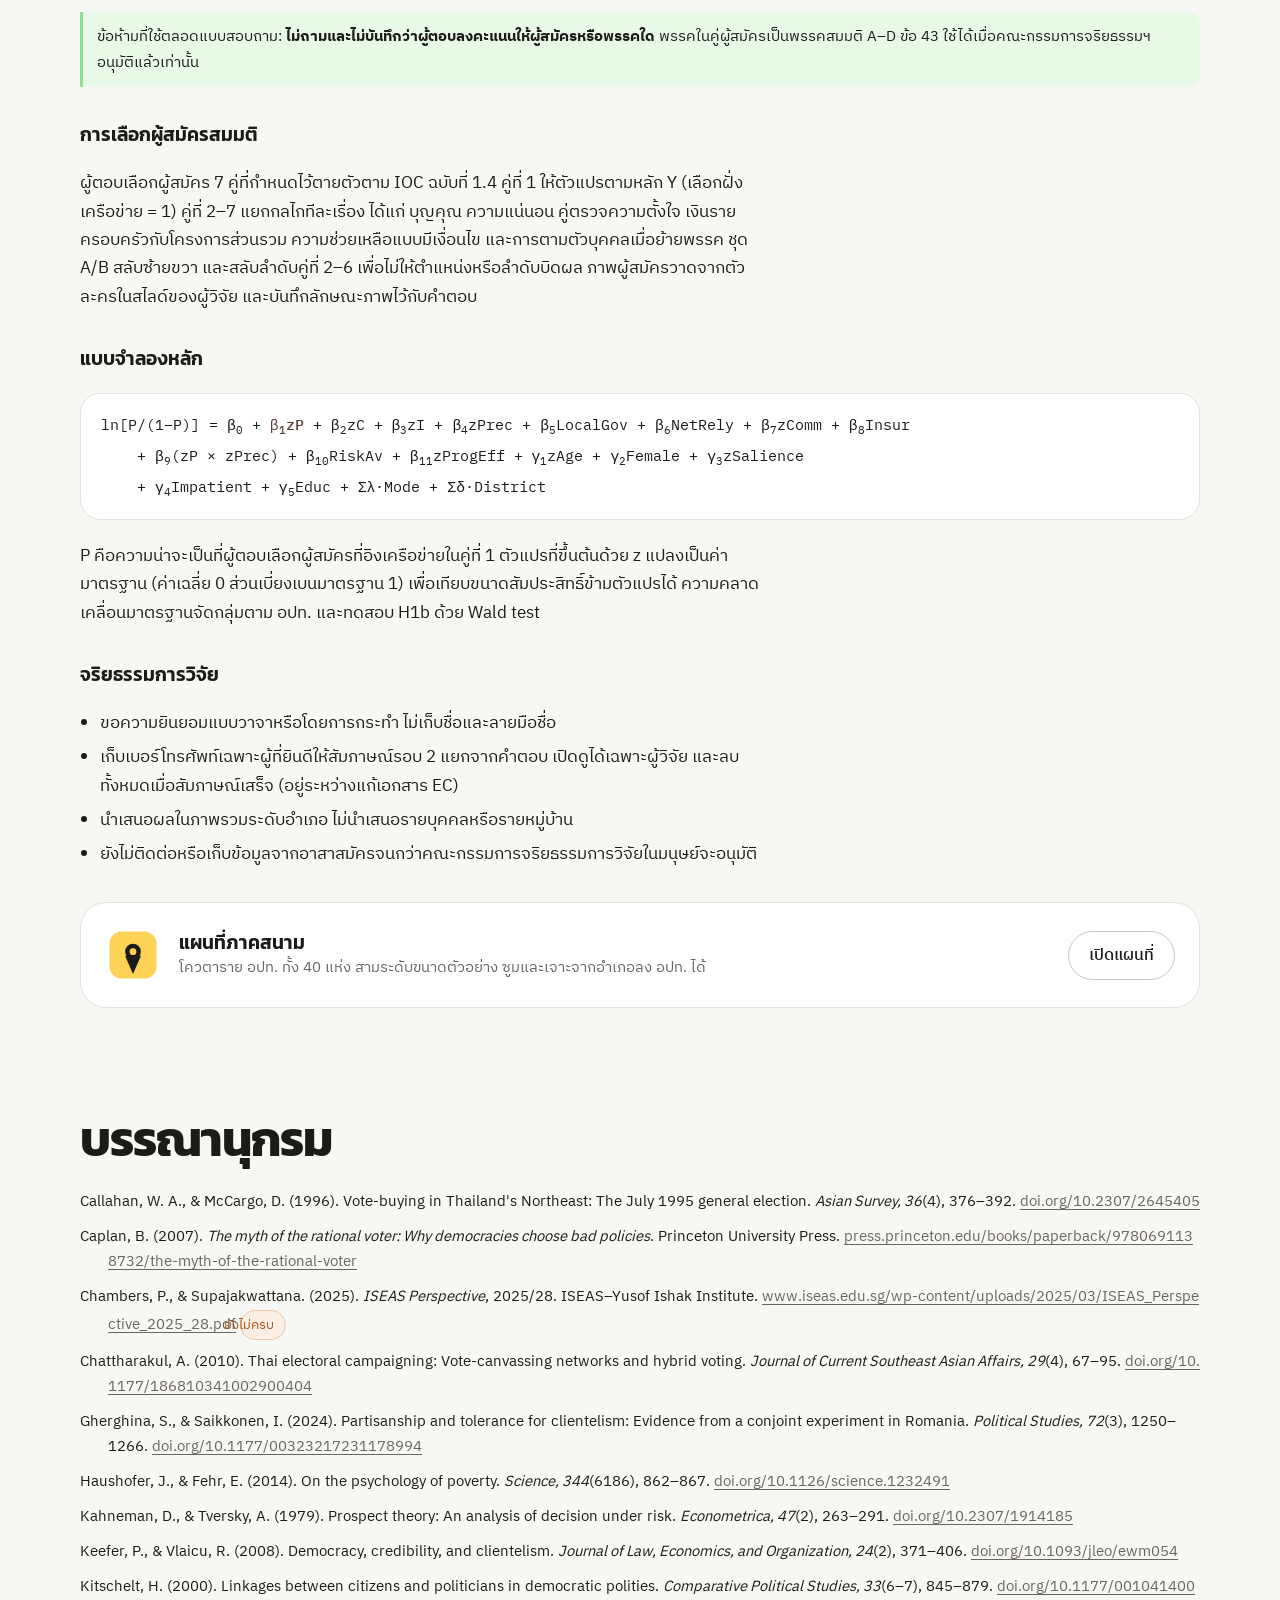
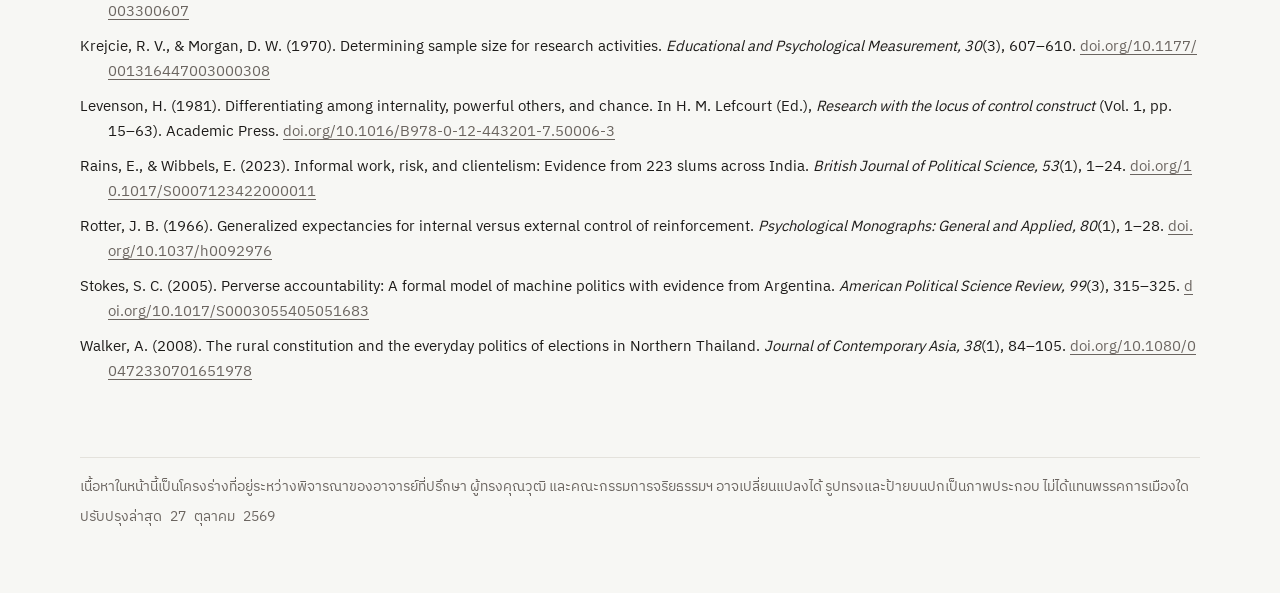
==== commit 1e87e004: "New site logo in the nav bar and as the browser-tab icon Co-Authored-By: Claude Opus 5.5 <noreply@an" ====
--- a/index.html
+++ b/index.html
@@ -180,9 +180,13 @@
 ol.refs a{word-break:break-all;color:var(--muted)}
 footer{margin-top:64px;padding-top:18px;border-top:1px solid var(--line);font-size:.85rem;color:var(--muted);display:grid;gap:6px}
 </style>
+<link rel="icon" href="assets/favicon.svg" type="image/svg+xml">
+<link rel="icon" href="assets/favicon-32.png" sizes="32x32" type="image/png">
+<link rel="apple-touch-icon" href="assets/apple-touch-icon.png">
+<meta name="theme-color" content="#f7f7f4">
 </head>
 <body>
-<nav class="site-nav" aria-label="เมนูหลัก"><div class="wrap"><a class="brand" href="./"><i aria-hidden="true"><b style="background:#fed257"></b><b style="background:#fbb1d1"></b><b style="background:#35b4ec"></b><b style="background:#28bd6b"></b></i>ระบบอุปถัมภ์ · บุรีรัมย์</a><ul><li><a class="nl" href="#intro">บทนำ</a></li><li><a class="nl" href="#lit">วรรณกรรม</a></li><li><a class="nl" href="#method">ระเบียบวิธี</a></li><li><a class="nl" href="field/">แผนที่ภาคสนาม</a></li><li><a class="nl" href="codes/">บัตรรหัส</a></li><li><a class="nl cta" href="survey/">แบบสอบถาม</a></li><li><a class="nl" href="admin/">เข้าสู่ระบบ</a></li></ul></div></nav>
+<nav class="site-nav" aria-label="เมนูหลัก"><div class="wrap"><a class="brand" href="./"><img class="logo" src="assets/logo.svg" alt="" width="33" height="22">ระบบอุปถัมภ์ · บุรีรัมย์</a><ul><li><a class="nl" href="#intro">บทนำ</a></li><li><a class="nl" href="#lit">วรรณกรรม</a></li><li><a class="nl" href="#method">ระเบียบวิธี</a></li><li><a class="nl" href="field/">แผนที่ภาคสนาม</a></li><li><a class="nl" href="codes/">บัตรรหัส</a></li><li><a class="nl cta" href="survey/">แบบสอบถาม</a></li><li><a class="nl" href="admin/">เข้าสู่ระบบ</a></li></ul></div></nav>
 
 <section class="cover" id="table" aria-label="ปกงานวิจัย">
   <div class="cloth" id="cloth" aria-hidden="true"></div>
--- a/assets/site.css
+++ b/assets/site.css
@@ -33,8 +33,7 @@
 .site-nav{position:sticky;top:env(safe-area-inset-top,0px);z-index:20;background:color-mix(in oklab,var(--bg) 86%,transparent);backdrop-filter:saturate(1.6) blur(14px);-webkit-backdrop-filter:saturate(1.6) blur(14px);border-bottom:1px solid var(--line);margin-inline:calc(-1 * max(16px,env(safe-area-inset-left,0px)));padding-inline:max(16px,env(safe-area-inset-left,0px))}
 .site-nav .wrap{display:flex;align-items:center;gap:16px;min-height:52px}
 .brand{font-family:var(--f-display);font-weight:600;color:var(--ink);text-decoration:none;white-space:nowrap;font-size:.98rem;display:flex;align-items:center;gap:8px}
-.brand i{display:inline-grid;grid-template-columns:repeat(2,7px);gap:2px}
-.brand i b{width:7px;height:7px;border-radius:2px;display:block}
+.brand img.logo{width:33px;height:22px;display:block;flex:none}
 .site-nav ul{display:flex;gap:2px;list-style:none;margin:0 0 0 auto;padding:0;overflow-x:auto;scrollbar-width:none}
 .site-nav ul::-webkit-scrollbar{display:none}
 .site-nav a.nl{display:block;padding:7px 11px;border-radius:999px;color:var(--muted);text-decoration:none;font-size:.9rem;white-space:nowrap;transition:background .15s,color .15s}
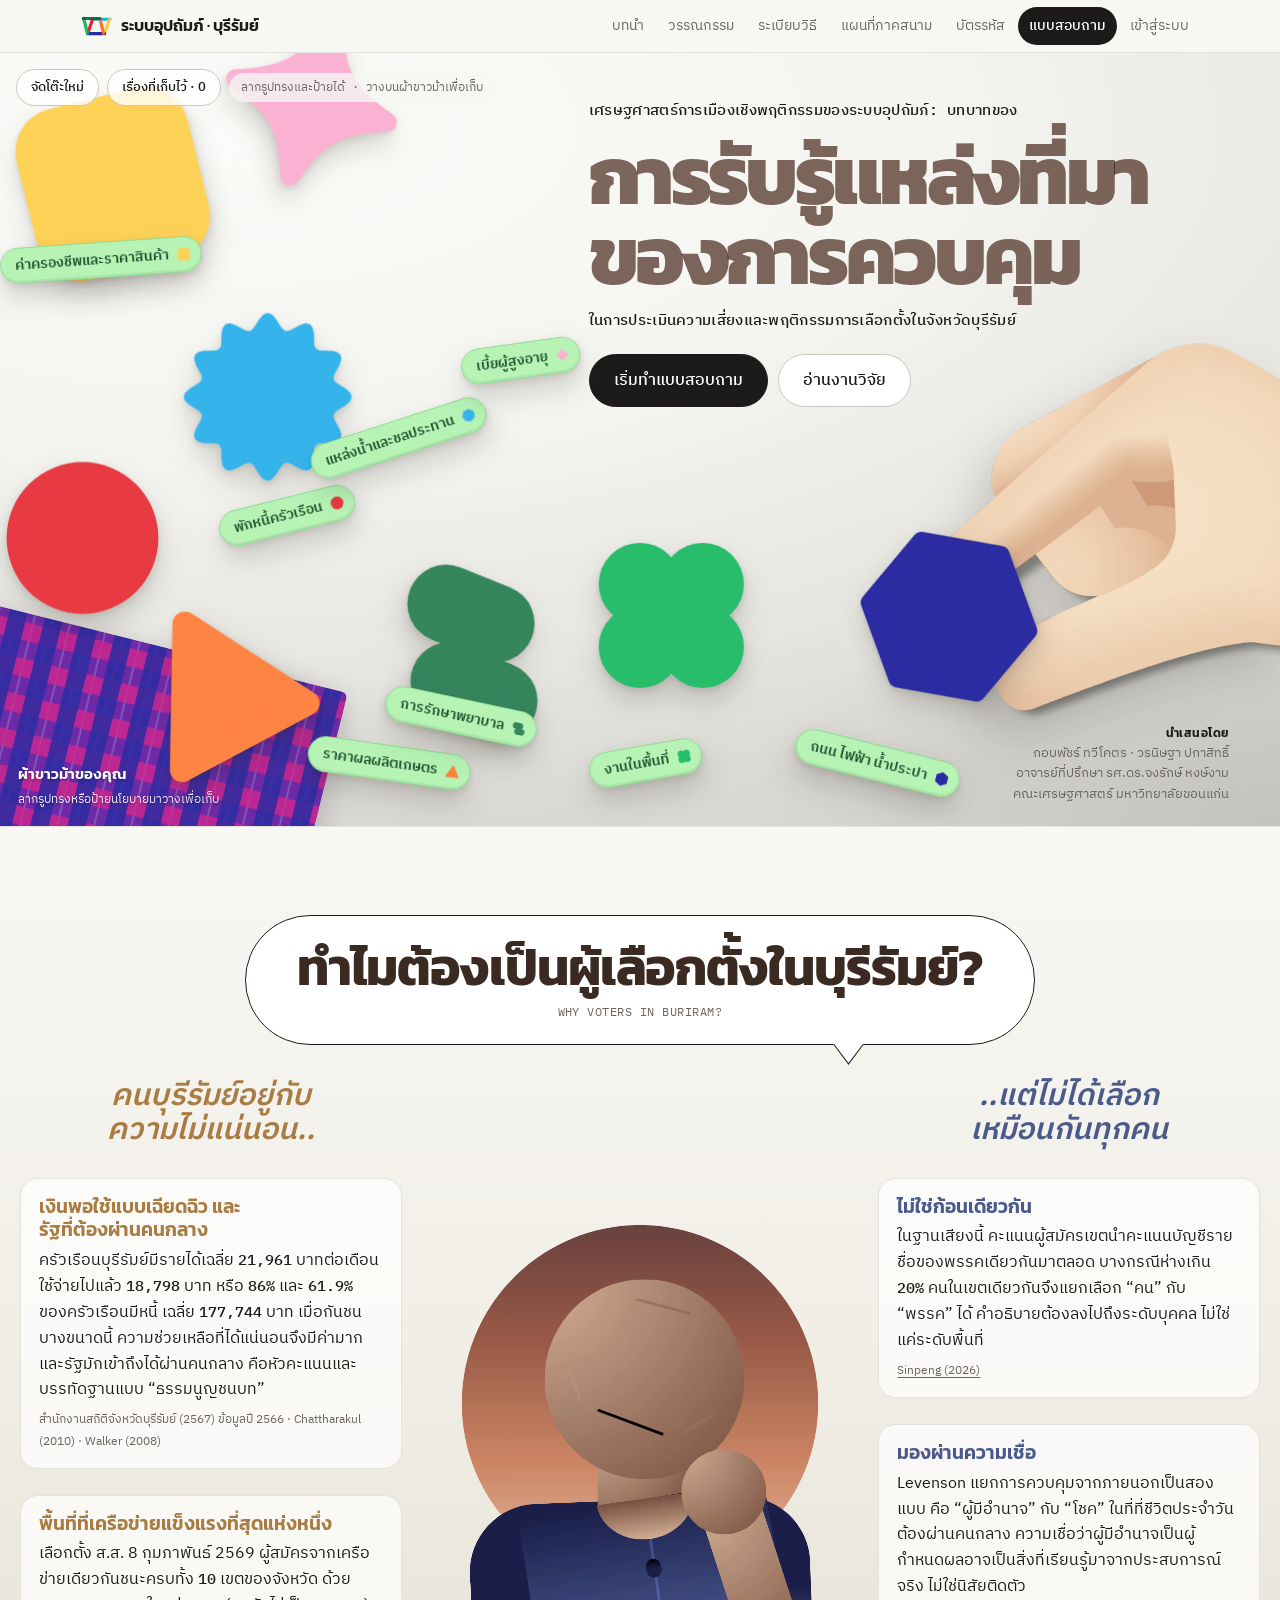
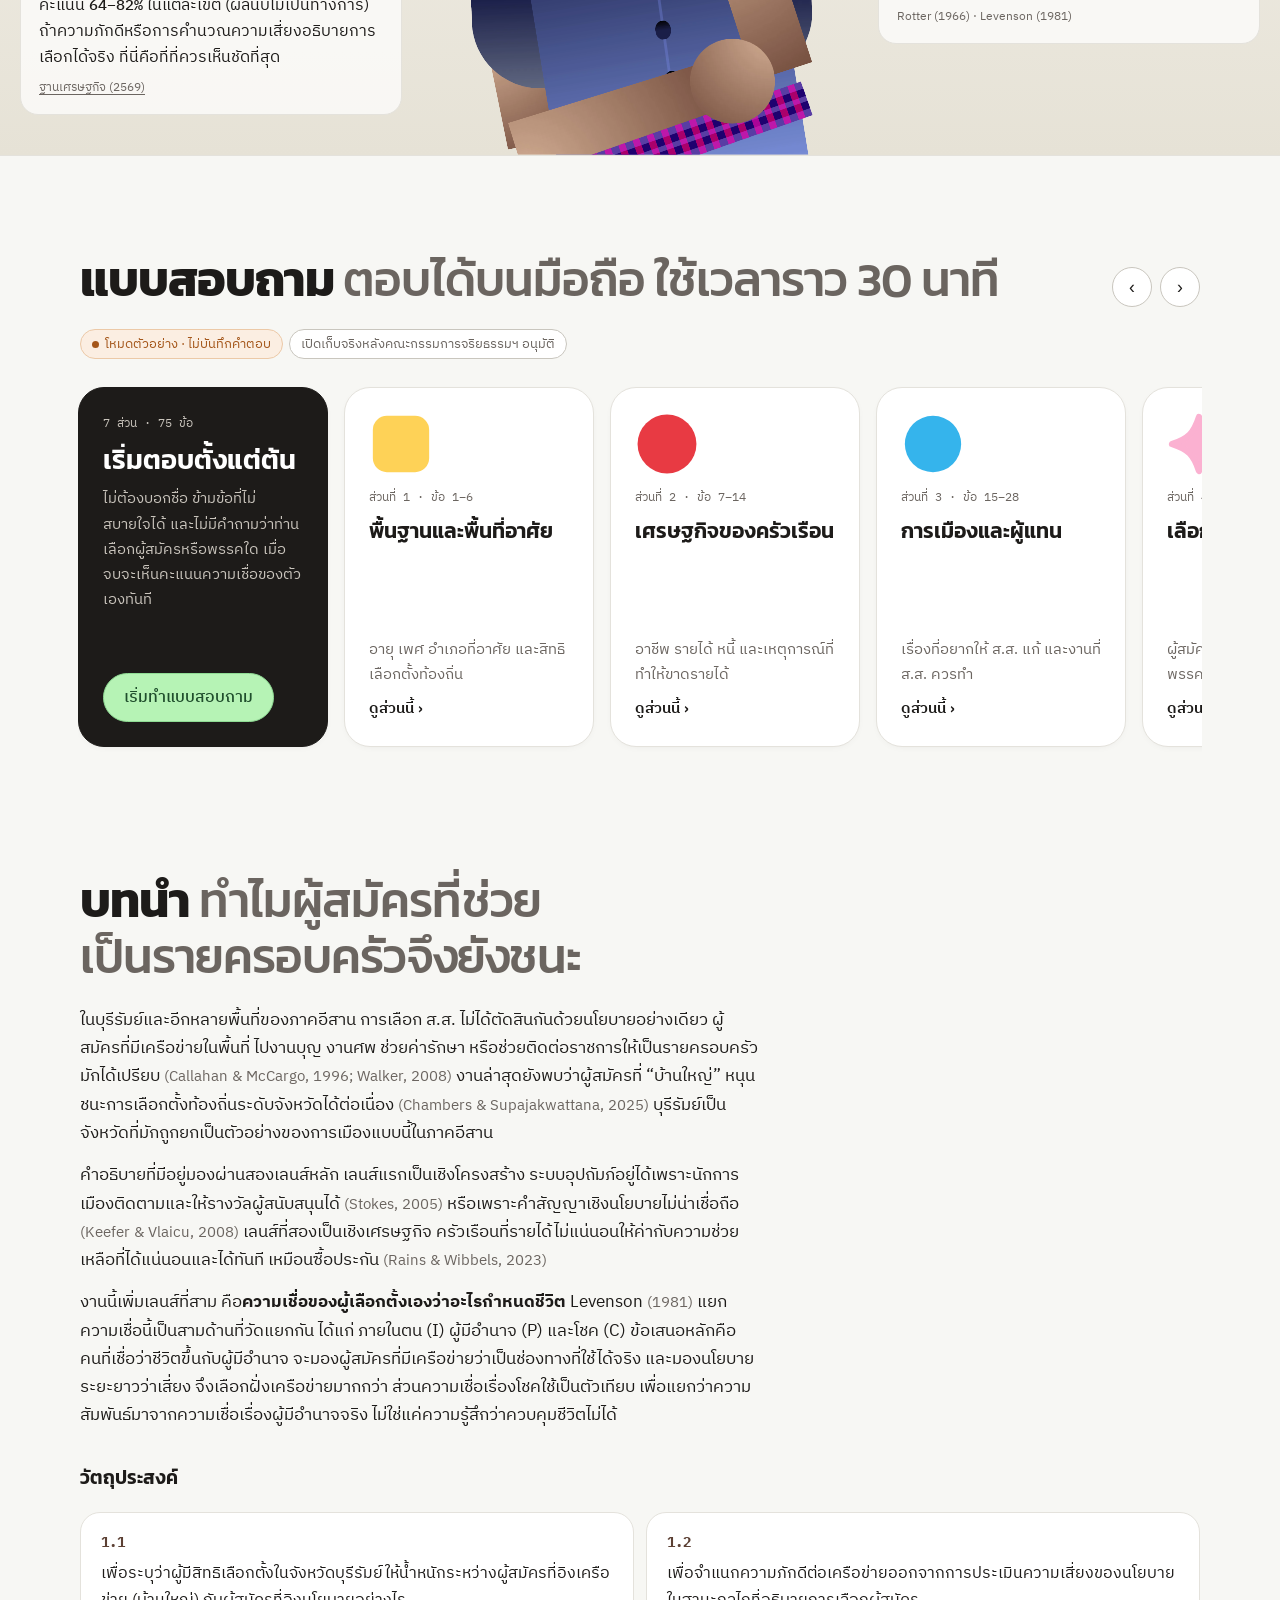
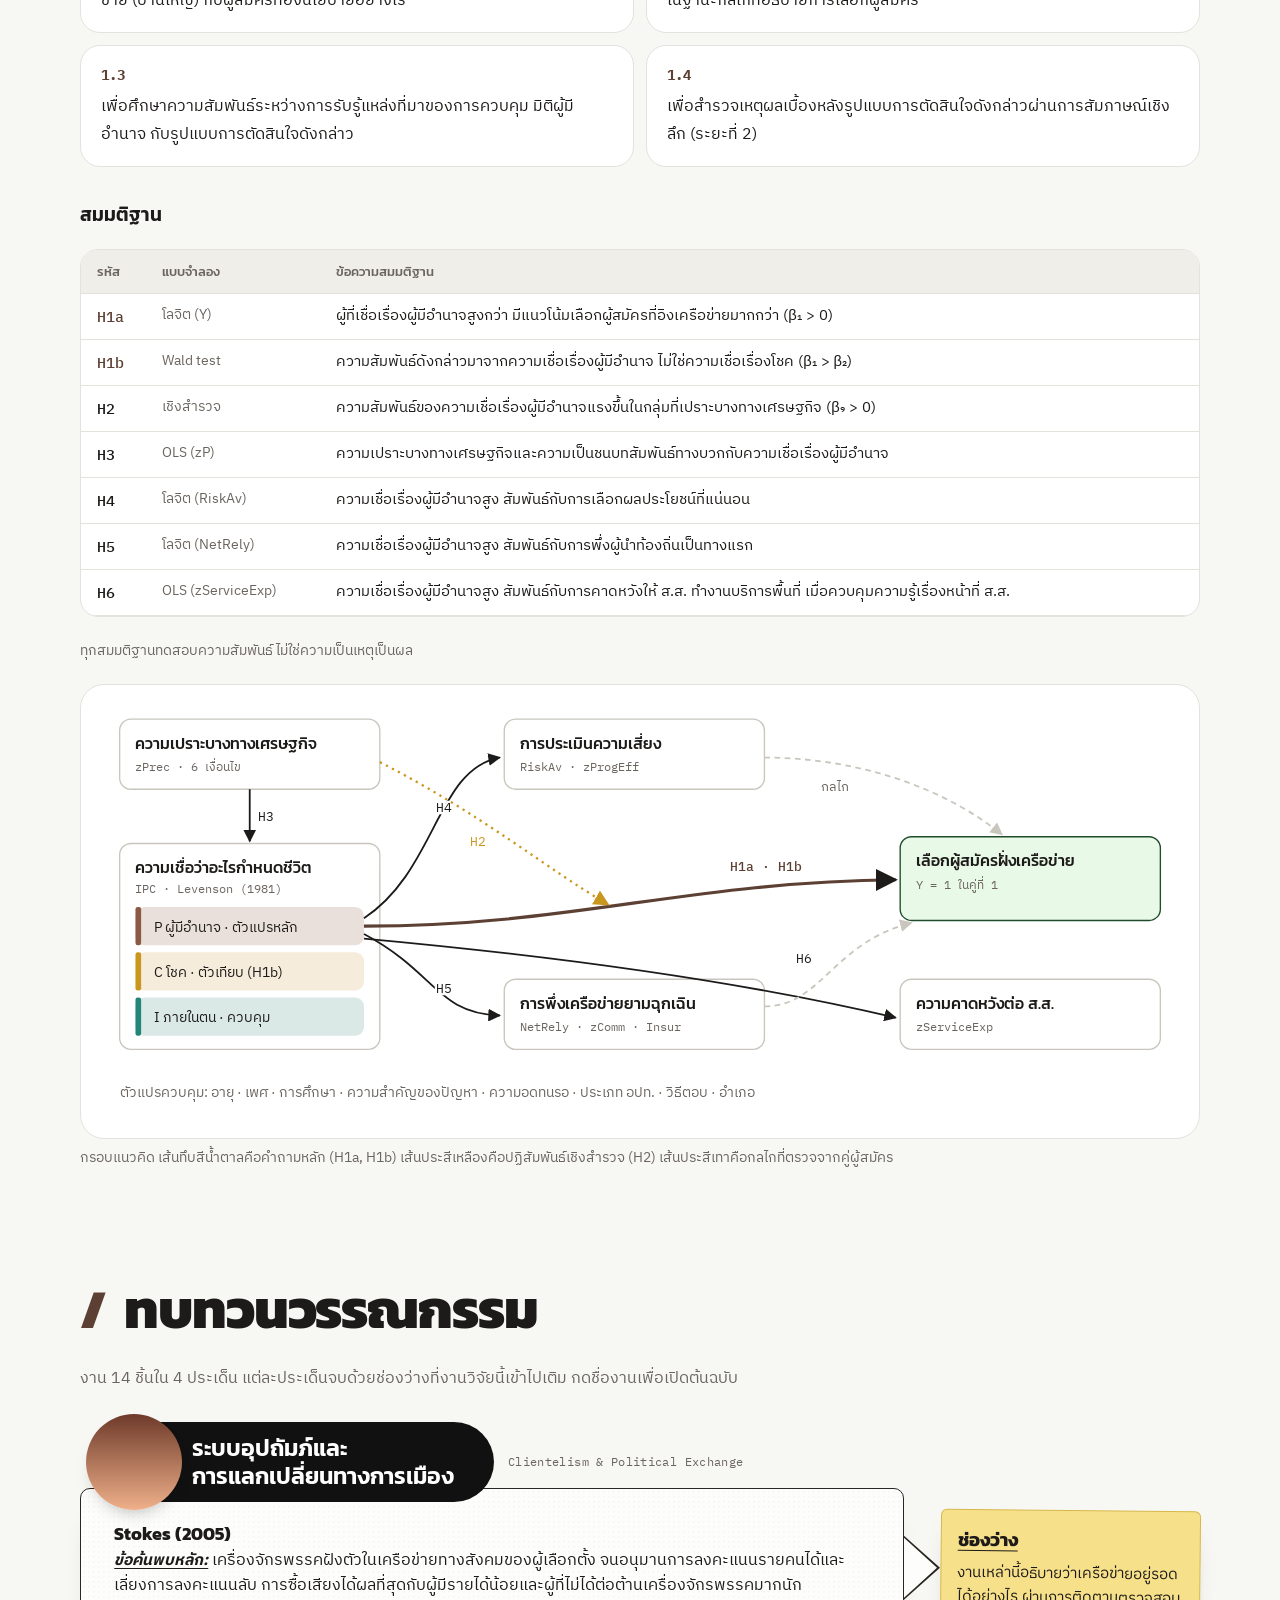
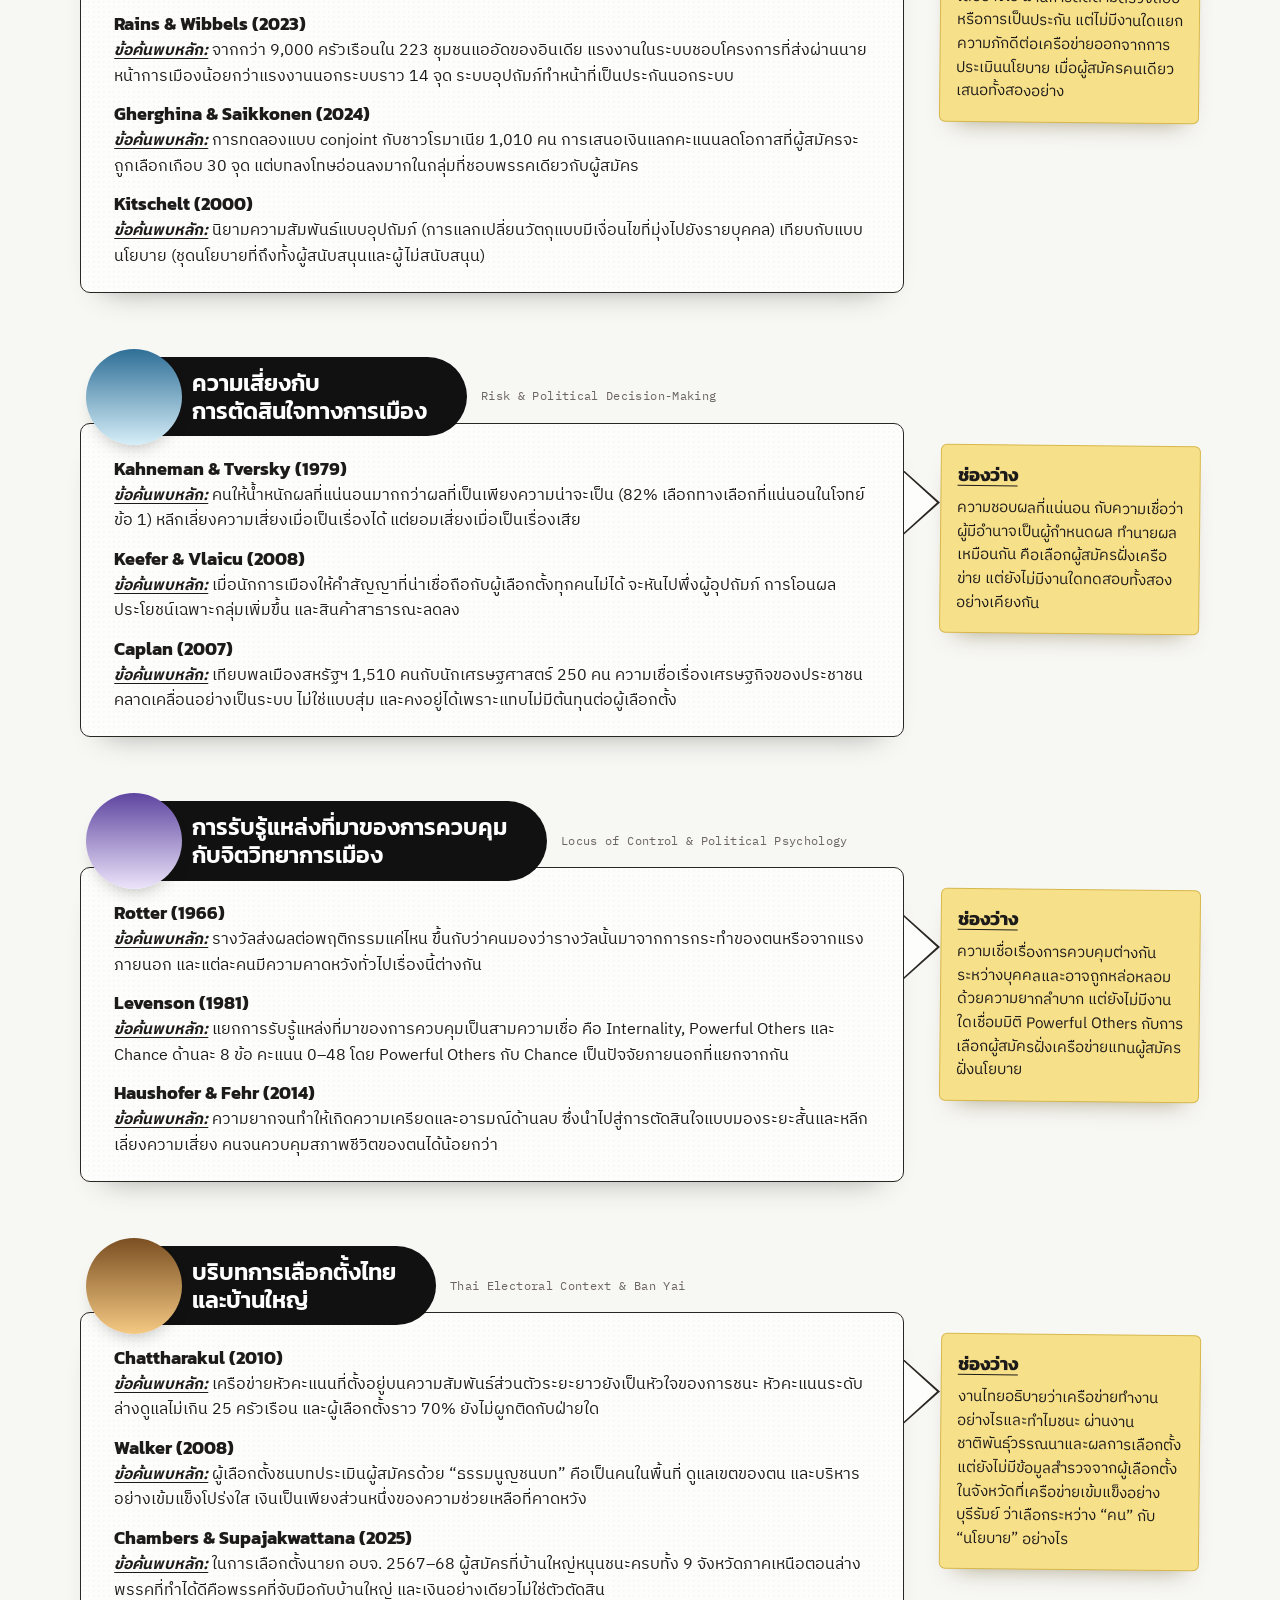
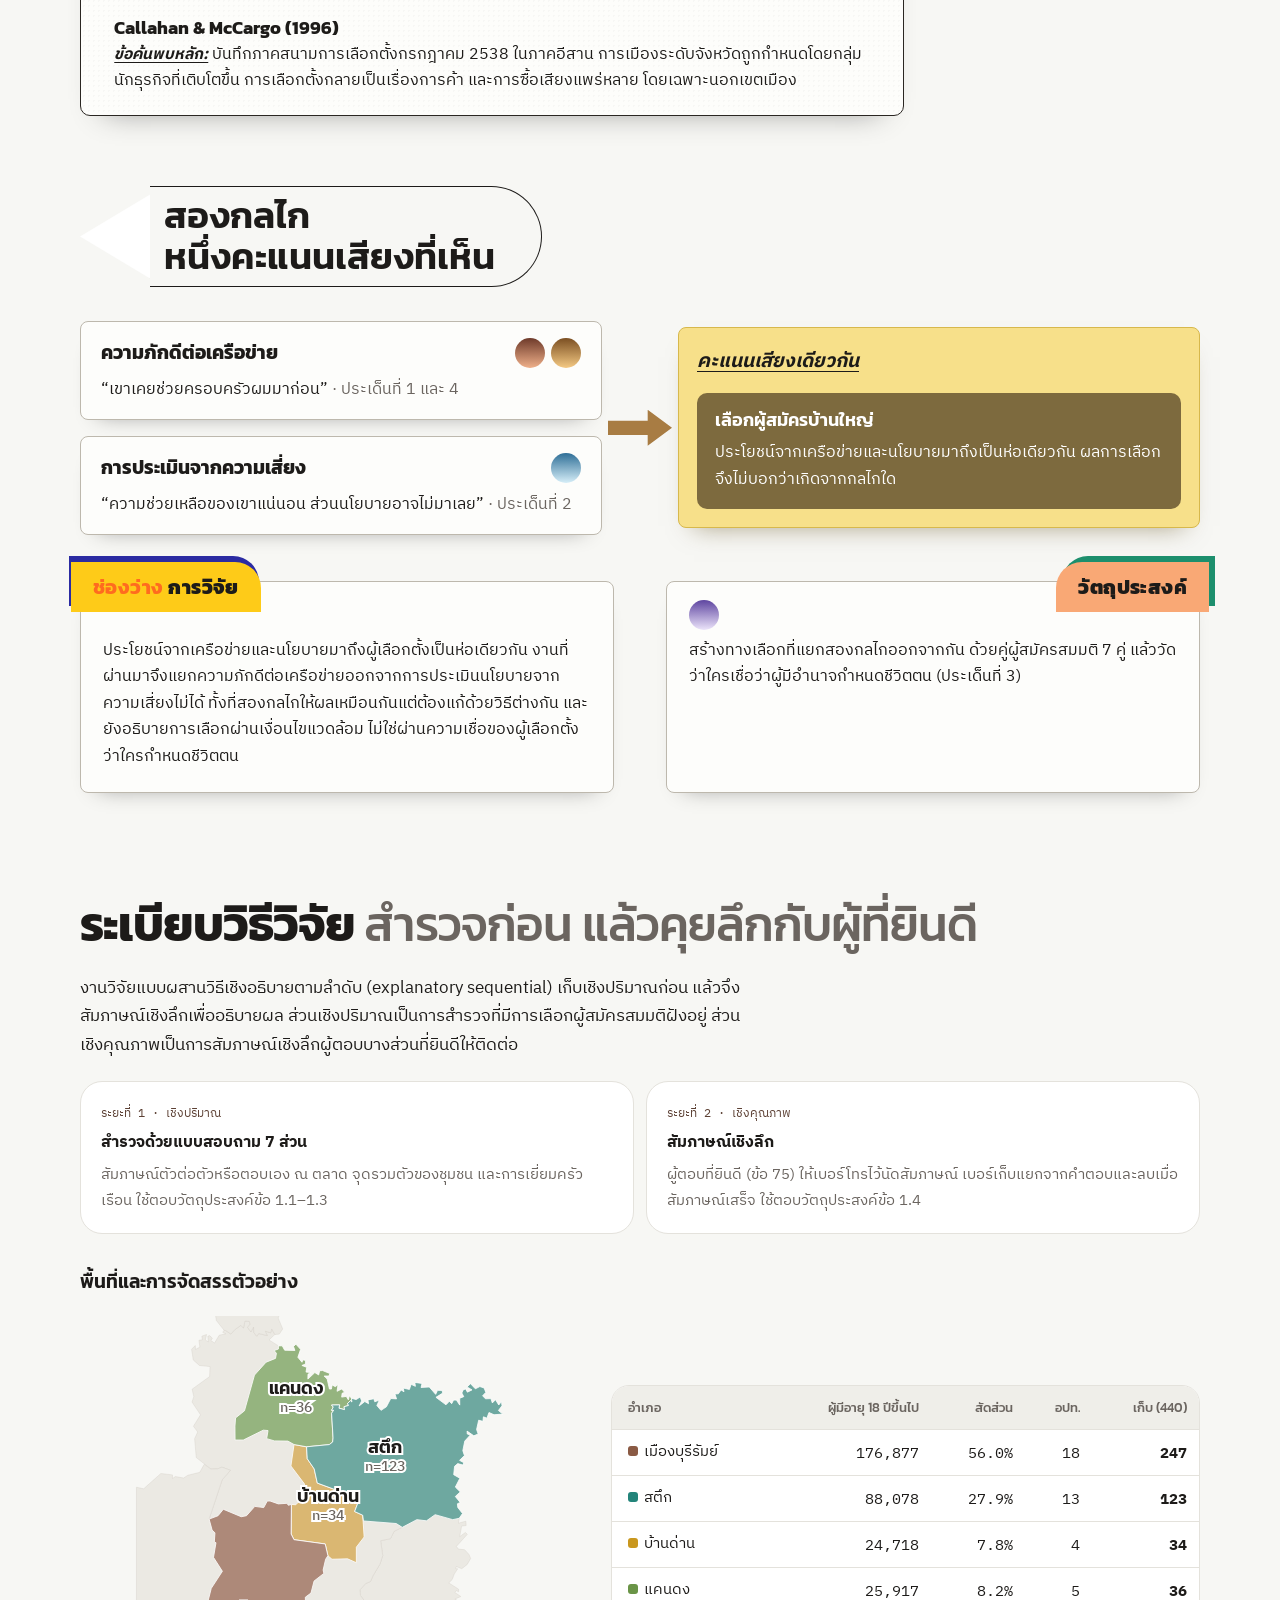
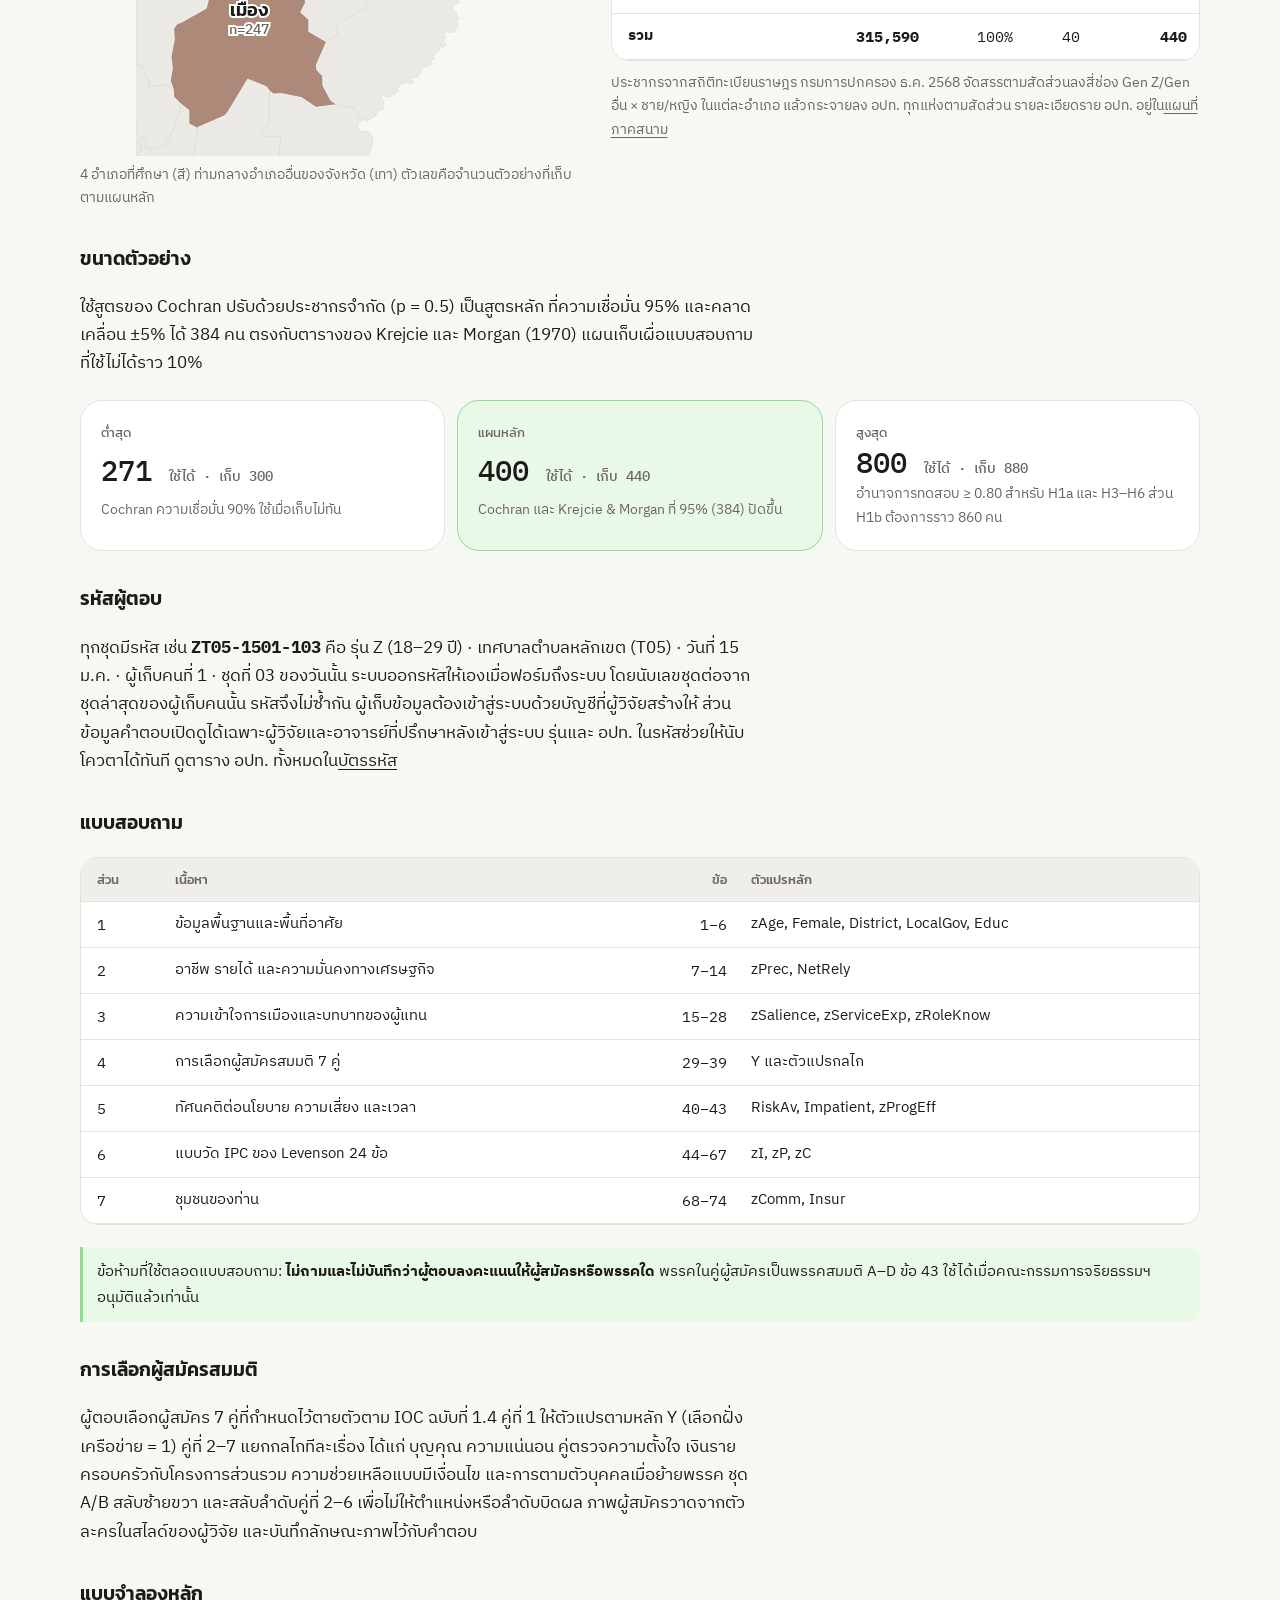
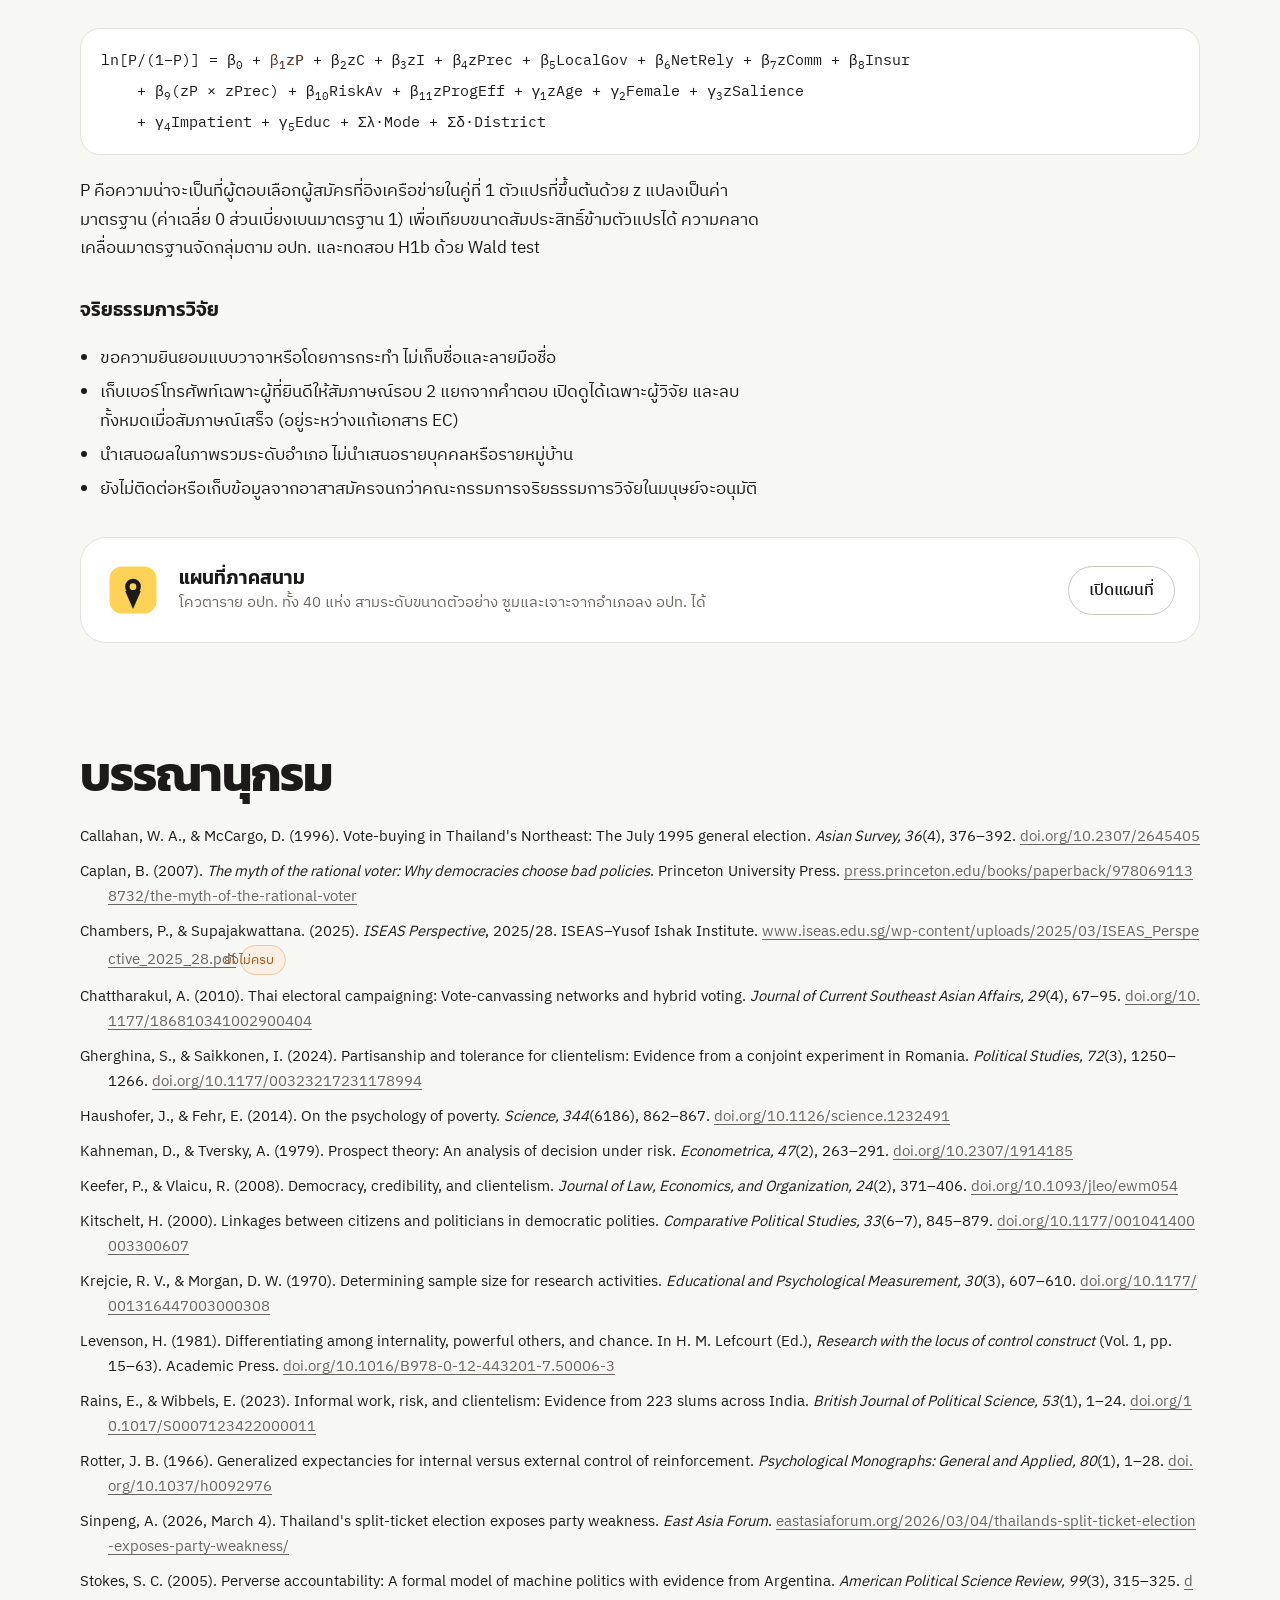
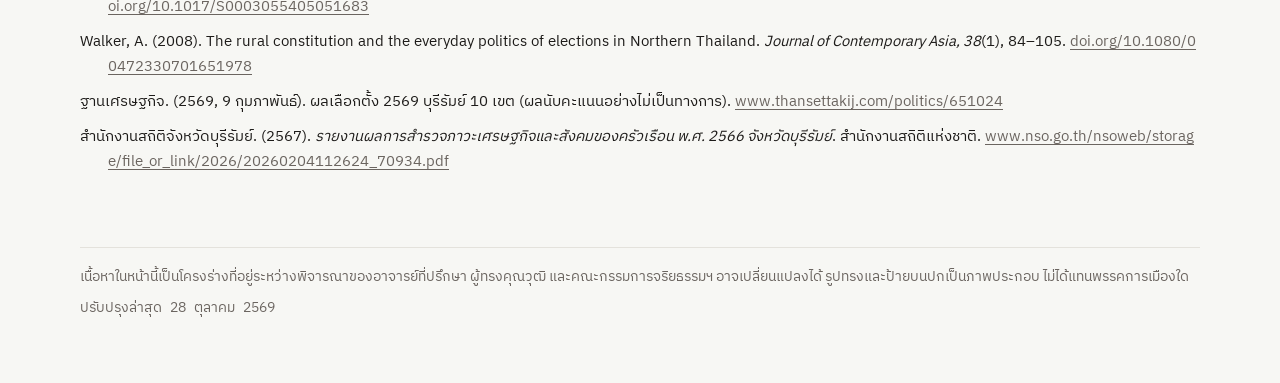
==== commit 28a76767: "Home: movable/closable kept note, still cover on phones, Why Buriram section with animated thinker, " ====
--- a/index.html
+++ b/index.html
@@ -55,9 +55,18 @@
 .cloth-lab{position:absolute;z-index:2;left:18px;bottom:16px;display:grid;gap:2px;max-width:min(330px,70vw);pointer-events:none}
 .cloth-lab b{font-family:var(--f-display);font-weight:600;color:#fff;font-size:.95rem;text-shadow:0 1px 3px rgba(0,0,0,.4)}
 .cloth-lab span{font-size:.78rem;color:#f3e9ff;text-shadow:0 1px 3px rgba(0,0,0,.4)}
-.kept{position:absolute;z-index:1000001;left:16px;bottom:96px;max-width:min(360px,calc(100% - 32px));background:var(--surface);border:1px solid var(--line);border-radius:16px;padding:12px 14px;display:grid;gap:6px;box-shadow:0 12px 30px -16px rgba(0,0,0,.35);font-size:.86rem}
+.kept{position:absolute;z-index:1000001;left:16px;top:64px;width:min(340px,calc(100% - 32px));background:var(--surface);border:1px solid var(--line);border-radius:16px;padding:0 14px 12px;display:grid;gap:6px;box-shadow:0 18px 40px -18px rgba(0,0,0,.4);font-size:.86rem}
 .kept[hidden]{display:none}
 .kept a{font-weight:600}
+.kept-h{display:flex;align-items:center;gap:8px;margin:0 -14px;padding:8px 8px 8px 14px;border-bottom:1px solid var(--line);cursor:grab;touch-action:none;user-select:none;-webkit-user-select:none}
+.kept-h:active{cursor:grabbing}
+.kept-h b{flex:1}
+.kept-h .grip{width:18px;height:10px;flex:none;background:radial-gradient(circle,var(--line2) 1.4px,transparent 1.6px) 0 0/6px 5px}
+.kept-x{appearance:none;border:0;background:var(--sunk);color:var(--muted);width:28px;height:28px;border-radius:50%;font:inherit;font-size:1rem;line-height:1;cursor:pointer;flex:none}
+.kept-x:hover{color:var(--ink)}
+.kept.moving{box-shadow:0 30px 60px -20px rgba(0,0,0,.45)}
+.cover.static .piece{cursor:default;pointer-events:none;will-change:auto}
+.cover.static .reset,.cover.static .hint{display:none}
 .reset{position:absolute;z-index:1000000;left:16px;top:16px;display:flex;gap:8px;align-items:center;flex-wrap:wrap}
 .reset .btn{min-height:36px;padding:6px 14px;font-size:.84rem;background:color-mix(in oklab,var(--surface) 80%,transparent)}
 
@@ -72,6 +81,122 @@
   .reset{top:auto;bottom:12px;left:auto;right:12px}
 }
 
+
+/* ---------- why Buriram (slide 2): thinker in the middle, uncertainty on the left, difference on the right ---------- */
+.why{position:relative;margin-inline:calc(-1 * max(16px,env(safe-area-inset-left,0px)));padding:clamp(48px,7vw,88px) max(16px,env(safe-area-inset-left,0px)) 0;overflow:hidden;
+  background:linear-gradient(180deg,var(--bg) 0%,#f1eee6 55%,#e6e2d6 100%);border-bottom:1px solid var(--line)}
+.why-in{max-width:1240px;margin:0 auto;display:grid;grid-template-columns:1fr minmax(300px,400px) 1fr;grid-template-areas:"bub bub bub" "l fig r";column-gap:clamp(20px,3vw,44px);align-items:start}
+.bubble{grid-area:bub;justify-self:center;position:relative;margin-bottom:clamp(18px,3vw,34px);background:var(--surface);border:1.5px solid var(--ink);border-radius:999px;padding:clamp(14px,2vw,22px) clamp(28px,4vw,64px);text-align:center}
+.bubble h2{font-size:clamp(1.7rem,1.1rem + 2.6vw,3.2rem);font-weight:700;color:#3a2a22;letter-spacing:-.02em;line-height:1.15}
+.bubble small{display:block;font-family:var(--f-mono);font-size:.78rem;color:var(--muted);letter-spacing:.04em;margin-top:4px}
+.bubble::after{content:"";position:absolute;right:22%;bottom:-13px;width:24px;height:24px;background:var(--surface);border-right:1.5px solid var(--ink);border-bottom:1.5px solid var(--ink);transform:rotate(45deg) skew(8deg,8deg)}
+.why-col{display:grid;gap:clamp(16px,2.2vw,26px);align-content:start;padding-bottom:40px}
+.why-col.l{grid-area:l}.why-col.r{grid-area:r}
+.why-k .ln,.bubble .ln{white-space:nowrap}
+.why-k .ln{display:block}
+.why-k{font-family:var(--f-display);font-style:italic;font-weight:600;font-size:clamp(1.3rem,1rem + 1.1vw,1.9rem);line-height:1.15;text-align:center;margin-bottom:4px}
+.why-col.l .why-k{color:#a87c43}.why-col.r .why-k{color:#4a5a8a}
+.wcard{position:relative;background:color-mix(in oklab,var(--surface) 72%,transparent);border:1px solid var(--line);border-radius:18px;padding:16px 18px;display:grid;gap:6px;cursor:default;outline:0;
+  transition:transform .25s cubic-bezier(.2,.8,.2,1),box-shadow .25s,background .25s}
+.wcard:hover,.wcard:focus-visible,.wcard.on{transform:translateY(-3px);background:var(--surface);box-shadow:0 18px 36px -22px rgba(40,30,20,.45)}
+.wcard:focus-visible{outline:2px solid var(--focus);outline-offset:2px}
+.wcard h3{font-size:1.18rem;font-weight:600}
+.why-col.l .wcard h3{color:#a87c43}.why-col.r .wcard h3{color:#4a5a8a}
+.wcard p{font-size:.98rem;line-height:1.65;text-wrap:pretty}
+.wcard p b{font-family:var(--f-mono);font-weight:500;font-size:.95em}
+.wcard .src{font-size:.78rem;color:var(--muted)}
+.wcard .src a{color:inherit}
+.thinker{grid-area:fig;align-self:end;position:relative;margin-bottom:-2px}
+.thinker svg{display:block;width:100%;height:auto;overflow:visible}
+.thinker .p-head,.thinker .p-brow{transform-box:view-box;transform-origin:722px 505px;transition:rotate .6s cubic-bezier(.2,.8,.2,1)}
+.thinker .p-armR{transform-box:view-box;transform-origin:880px 722px}
+.thinker .p-armL{transform-box:view-box;transform-origin:600px 812px}
+.thinker .q{transform-box:fill-box;transform-origin:50% 100%;opacity:0}
+.thinker *{animation-play-state:var(--run,running)}
+@media (prefers-reduced-motion: no-preference){
+  .thinker .p-head{animation:th-head 7s ease-in-out infinite}
+  .thinker .p-brow{animation:th-head 7s ease-in-out infinite,th-brow 7s ease-in-out infinite}
+  .thinker .p-armR{animation:th-armR 3.6s ease-in-out infinite}
+  .thinker .p-armL{animation:th-armL 2.4s ease-in-out infinite}
+  .thinker .q{animation:th-q 5.4s ease-out infinite}
+  .thinker .q2{animation-delay:1.3s}.thinker .q3{animation-delay:2.5s}
+}
+@media (prefers-reduced-motion: reduce){.thinker .q1{opacity:1}}
+@keyframes th-head{0%,100%{transform:rotate(0)}30%{transform:rotate(-3deg)}62%{transform:rotate(1.6deg) translateY(-2px)}}
+@keyframes th-brow{0%,18%,46%,100%{translate:0 0}26%,38%{translate:0 -5px}}
+@keyframes th-armR{0%,40%,100%{transform:rotate(0)}12%{transform:rotate(-2.6deg)}24%{transform:rotate(-.4deg)}32%{transform:rotate(-2deg)}}
+@keyframes th-armL{0%,60%,100%{transform:rotate(0)}15%{transform:rotate(-2.4deg)}30%{transform:rotate(0)}45%{transform:rotate(-1.8deg)}}
+@keyframes th-q{0%{opacity:0;transform:translateY(10px) scale(.3)}9%{opacity:1;transform:translateY(0) scale(1.12)}15%{transform:scale(1)}68%{opacity:1;transform:translateY(-14px) rotate(6deg)}82%,100%{opacity:0;transform:translateY(-24px) rotate(8deg)}}
+.thinker.look-l .p-head,.thinker.look-l .p-brow{rotate:-6deg}
+.thinker.look-r .p-head,.thinker.look-r .p-brow{rotate:4deg}
+@media (max-width:900px){
+  .bubble .ln{display:block}
+  .why-in{grid-template-columns:1fr;grid-template-areas:"bub" "fig" "l" "r"}
+  .thinker{width:min(300px,78vw);justify-self:center;margin-bottom:24px}
+  .why-col{padding-bottom:20px}
+}
+
+/* ---------- literature review (slides 3–5): theme pill + paper card + yellow gap note, then two mechanisms ---------- */
+.lit-title{font-size:clamp(2rem,1.4rem + 2.6vw,3.4rem);font-weight:800;letter-spacing:-.02em;color:var(--ink)}
+.lit-title span{color:var(--brown);margin-right:.15em}
+.lead-in{color:var(--muted);max-width:68ch}
+.themes{display:grid;gap:clamp(34px,5vw,56px)}
+.theme{--o1:#6e3a2a;--o2:#efb08a;display:grid;gap:0}
+.theme.t2{--o1:#2f6f97;--o2:#d6eef8}.theme.t3{--o1:#5e45a0;--o2:#ece4fa}.theme.t4{--o1:#7b4f22;--o2:#f4c983}
+.th-head{display:flex;align-items:center;position:relative;z-index:2;margin-bottom:-22px;padding-left:6px}
+.orb{width:clamp(72px,8vw,96px);aspect-ratio:1;border-radius:50%;background:linear-gradient(180deg,var(--o1),var(--o2));flex:none;position:relative;z-index:2;box-shadow:0 10px 20px -12px rgba(0,0,0,.4)}
+.th-head h3{background:#111;color:#fff;font-size:clamp(1.05rem,.9rem + .7vw,1.45rem);font-weight:600;line-height:1.2;padding:12px 40px 12px 38px;margin-left:-28px;border-radius:0 999px 999px 0}
+.th-head .en{margin-left:14px;font-family:var(--f-mono);font-size:.74rem;color:var(--muted);letter-spacing:.03em}
+.th-grid{display:grid;grid-template-columns:minmax(0,1fr) 36px minmax(200px,260px);align-items:start}
+.paper-card{background:#fdfdfb;border:1.5px solid #2a2622;border-radius:10px;padding:34px clamp(18px,2.6vw,34px) 22px;display:grid;gap:14px;box-shadow:0 18px 30px -24px rgba(0,0,0,.45);
+  background-image:radial-gradient(rgba(0,0,0,.025) 1px,transparent 1px);background-size:5px 5px}
+.study h4{font-size:1.1rem;font-weight:700;margin-bottom:3px}
+.study h4 a{text-decoration:none}.study h4 a:hover{text-decoration:underline}
+.study p{font-size:.97rem;line-height:1.65;text-wrap:pretty}
+.study u{font-weight:700;font-style:italic;text-underline-offset:3px}
+.th-arrow{align-self:start;margin-top:48px;width:36px;height:64px;position:relative}
+.th-arrow::before{content:"";position:absolute;inset:0;background:#fdfdfb;clip-path:polygon(0 0,100% 50%,0 100%);filter:drop-shadow(0 0 0 #2a2622)}
+.th-arrow::after{content:"";position:absolute;inset:0;background:#2a2622;clip-path:polygon(0 0,100% 50%,0 100%,0 calc(100% - 2px),calc(100% - 3px) 50%,0 2px)}
+.gapnote{margin-top:22px;background:#f7e08a;border:1px solid #d7b84c;border-radius:6px;padding:14px 16px 18px;box-shadow:0 14px 24px -16px rgba(80,60,0,.5);rotate:.6deg}
+.gapnote b{font-family:var(--f-display);font-size:1.15rem;text-decoration:underline;text-underline-offset:4px}
+.gapnote p{margin-top:6px;font-size:.95rem;line-height:1.55}
+@media (max-width:760px){
+  .th-grid{grid-template-columns:1fr}
+  .th-arrow{justify-self:center;margin:0;width:56px;height:26px}
+  .th-arrow::before{clip-path:polygon(0 0,100% 0,50% 100%)}
+  .th-arrow::after{clip-path:polygon(0 0,100% 0,50% 100%,calc(50% - 1px) calc(100% - 3px),calc(100% - 4px) 2px,4px 2px,calc(50% + 1px) calc(100% - 3px),50% 100%)}
+  .gapnote{margin-top:4px;rotate:0deg}
+  .th-head .en{display:none}
+}
+.mech{display:grid;gap:clamp(22px,3vw,34px);margin-top:clamp(28px,4vw,48px)}
+.mech-title{display:flex;align-items:center}
+.mech-title .tri{width:70px;height:84px;background:#fff;clip-path:polygon(100% 0,0 50%,100% 100%);filter:drop-shadow(0 6px 10px rgba(0,0,0,.2));flex:none}
+.mech-title h3{font-size:clamp(1.5rem,1.1rem + 1.6vw,2.3rem);line-height:1.12;padding:8px 46px 8px 14px;border:1.5px solid var(--ink);border-left:0;border-radius:0 999px 999px 0}
+.mech-grid{display:grid;grid-template-columns:minmax(0,1fr) 64px minmax(0,1fr);align-items:center;gap:0 6px}
+.mech-l{display:grid;gap:16px}
+.mcard{background:#fdfdfb;border:1px solid #bdb8ad;border-radius:8px;padding:16px 20px;box-shadow:0 12px 22px -18px rgba(0,0,0,.45);display:grid;gap:8px}
+.mc-h{display:flex;justify-content:space-between;align-items:center;gap:10px}
+.mc-h h4{font-size:1.2rem;font-weight:700}
+.dots{display:flex;gap:6px}.dots i{width:30px;height:30px;border-radius:50%;display:block}
+.d1{background:linear-gradient(180deg,#6e3a2a,#efb08a)}.d2{background:linear-gradient(180deg,#2f6f97,#d6eef8)}.d3{background:linear-gradient(180deg,#5e45a0,#ece4fa)}.d4{background:linear-gradient(180deg,#7b4f22,#f4c983)}
+.mech-arrow{height:36px;background:#a87c43;clip-path:polygon(0 30%,62% 30%,62% 0,100% 50%,62% 100%,62% 70%,0 70%)}
+.samevote{background:#f7e08a;border:1px solid #d7b84c;border-radius:8px;padding:18px;display:grid;gap:14px;box-shadow:0 14px 24px -16px rgba(80,60,0,.5)}
+.sv-k{font-family:var(--f-display);font-style:italic;font-size:1.2rem;text-decoration:underline;text-underline-offset:4px}
+.sv-in{background:#7d6a3e;color:#fff;border-radius:10px;padding:16px 18px;display:grid;gap:8px}
+.sv-in h4{font-size:1.1rem}
+.gapobj{display:grid;grid-template-columns:1fr 1fr;gap:clamp(24px,4vw,56px);margin-top:12px}
+.gcard{position:relative;background:#fdfdfb;border:1px solid #bdb8ad;border-radius:8px;padding:56px 22px 22px;box-shadow:0 12px 22px -18px rgba(0,0,0,.45)}
+.gcard p{line-height:1.65}
+.gtab{position:absolute;top:-20px;font-family:var(--f-display);font-weight:800;font-size:1.25rem;letter-spacing:.02em;padding:8px 22px}
+.gap .gtab{left:-10px;background:#fecb18;border-radius:0 26px 0 0;box-shadow:-2px -6px 0 0 #2b2ba2}
+.gap .gtab b{color:#ff6b1f;margin-right:.25em}
+.obj .gtab{right:-10px;background:#f9a875;border-radius:26px 0 0 0;box-shadow:6px -6px 0 0 #1d8f6d}
+.obj .dots{position:absolute;left:22px;top:18px}
+@media (max-width:760px){
+  .mech-grid{grid-template-columns:1fr;gap:10px}
+  .mech-arrow{width:36px;height:46px;justify-self:center;clip-path:polygon(30% 0,70% 0,70% 62%,100% 62%,50% 100%,0 62%,30% 62%)}
+  .gapobj{grid-template-columns:1fr;gap:40px}
+}
 /* ---------- sections ---------- */
 .sec{padding:clamp(56px,8vw,96px) 0 8px;display:grid;gap:22px}
 .sh{font-size:clamp(1.9rem,1.3rem + 2.2vw,3rem);font-weight:700;letter-spacing:-.02em;line-height:1.15;max-width:920px}
@@ -199,8 +324,42 @@
   </div>
   <div class="byline"><b>นำเสนอโดย</b><br>กอบพัชร์ ทวีโคตร · วรนิษฐา ปกาสิทธิ์<br>อาจารย์ที่ปรึกษา รศ.ดร.จงรักษ์ หงษ์งาม<br>คณะเศรษฐศาสตร์ มหาวิทยาลัยขอนแก่น</div>
   <img class="hand" id="hand" src="assets/hand.png" alt="" aria-hidden="true">
-  <div class="reset"><button class="btn" id="reset" type="button">จัดโต๊ะใหม่</button><span class="hint" id="hint">ลากรูปทรงและป้ายได้ · วางบนผ้าขาวม้าเพื่อเก็บ</span></div>
+  <div class="reset"><button class="btn" id="reset" type="button">จัดโต๊ะใหม่</button><button class="btn" id="keptOpen" type="button" hidden></button><span class="hint" id="hint">ลากรูปทรงและป้ายได้ · วางบนผ้าขาวม้าเพื่อเก็บ</span></div>
   <div class="kept" id="kept" hidden></div>
+</section>
+
+
+<section class="why" id="why" aria-labelledby="why-h">
+  <div class="why-in">
+    <div class="bubble"><h2 id="why-h"><span class="ln">ทำไมต้องเป็น</span><span class="ln">ผู้เลือกตั้งในบุรีรัมย์?</span></h2><small>WHY VOTERS IN BURIRAM?</small></div>
+    <div class="why-col l">
+      <p class="why-k"><span class="ln">คนบุรีรัมย์อยู่กับ</span><span class="ln">ความไม่แน่นอน..</span></p>
+      <article class="wcard" tabindex="0" data-side="l">
+        <h3>เงินพอใช้แบบเฉียดฉิว และรัฐที่ต้องผ่านคนกลาง</h3>
+        <p>ครัวเรือนบุรีรัมย์มีรายได้เฉลี่ย <b>21,961</b> บาทต่อเดือน ใช้จ่ายไปแล้ว <b>18,798</b> บาท หรือ <b>86%</b> และ <b>61.9%</b> ของครัวเรือนมีหนี้ เฉลี่ย <b>177,744</b> บาท เมื่อกันชนบางขนาดนี้ ความช่วยเหลือที่ได้แน่นอนจึงมีค่ามาก และรัฐมักเข้าถึงได้ผ่านคนกลาง คือหัวคะแนนและบรรทัดฐานแบบ “ธรรมนูญชนบท”</p>
+        <span class="src">สำนักงานสถิติจังหวัดบุรีรัมย์ (2567) ข้อมูลปี 2566 · Chattharakul (2010) · Walker (2008)</span>
+      </article>
+      <article class="wcard" tabindex="0" data-side="l">
+        <h3>พื้นที่ที่เครือข่ายแข็งแรงที่สุดแห่งหนึ่ง</h3>
+        <p>เลือกตั้ง ส.ส. 8 กุมภาพันธ์ 2569 ผู้สมัครจากเครือข่ายเดียวกันชนะครบทั้ง <b>10</b> เขตของจังหวัด ด้วยคะแนน <b>64–82%</b> ในแต่ละเขต (ผลนับไม่เป็นทางการ) ถ้าความภักดีหรือการคำนวณความเสี่ยงอธิบายการเลือกได้จริง ที่นี่คือที่ที่ควรเห็นชัดที่สุด</p>
+        <span class="src"><a href="https://www.thansettakij.com/politics/651024" target="_blank" rel="noopener">ฐานเศรษฐกิจ (2569)</a></span>
+      </article>
+    </div>
+    <figure class="thinker" id="thinker" aria-hidden="false"><svg role="img" aria-label="ผู้มีสิทธิเลือกตั้งกำลังครุ่นคิด" xmlns="http://www.w3.org/2000/svg" xmlns:xlink="http://www.w3.org/1999/xlink" viewBox="505 190 430 622"><defs><filter x="0%" y="0%" width="100%" height="100%" id="2e1854f49c"><feColorMatrix values="0 0 0 0 1 0 0 0 0 1 0 0 0 0 1 0 0 0 1 0" color-interpolation-filters="sRGB"></feColorMatrix></filter><mask id="9484517677"><g filter="url(#2e1854f49c)"><rect x="-144" width="1728" fill="#000000" y="-80.999999" height="971.999992" fill-opacity="0.91"></rect></g></mask><clipPath id="76e47fbf65"><path d="M 0.277344 0.484375 L 383.722656 0.484375 L 383.722656 383.929688 L 0.277344 383.929688 Z M 0.277344 0.484375 " clip-rule="nonzero"></path></clipPath><clipPath id="c4af79382a"><path d="M 192 0.484375 C 86.113281 0.484375 0.277344 86.320312 0.277344 192.207031 C 0.277344 298.09375 86.113281 383.929688 192 383.929688 C 297.886719 383.929688 383.722656 298.09375 383.722656 192.207031 C 383.722656 86.320312 297.886719 0.484375 192 0.484375 Z M 192 0.484375 " clip-rule="nonzero"></path></clipPath><clipPath id="bcd7b9d415"><path d="M 0.277344 0.484375 L 383.722656 0.484375 L 383.722656 383.929688 L 0.277344 383.929688 Z M 0.277344 0.484375 " clip-rule="nonzero"></path></clipPath><clipPath id="3396947ec4"><path d="M 192 0.484375 C 86.113281 0.484375 0.277344 86.320312 0.277344 192.207031 C 0.277344 298.09375 86.113281 383.929688 192 383.929688 C 297.886719 383.929688 383.722656 298.09375 383.722656 192.207031 C 383.722656 86.320312 297.886719 0.484375 192 0.484375 Z M 192 0.484375 " clip-rule="nonzero"></path></clipPath><linearGradient x1="128" gradientTransform="matrix(1.497837, 0, 0, 1.497837, 0.276894, 0.483011)" y1="-0.000000000000028422" x2="128" gradientUnits="userSpaceOnUse" y2="255.999992" id="24413f31ab"><stop stop-opacity="1" stop-color="rgb(35.688782%, 18.818665%, 17.248535%)" offset="0"></stop><stop stop-opacity="1" stop-color="rgb(35.9375%, 18.942261%, 17.303467%)" offset="0.00390625"></stop><stop stop-opacity="1" stop-color="rgb(36.186218%, 19.067383%, 17.359924%)" offset="0.0078125"></stop><stop stop-opacity="1" stop-color="rgb(36.433411%, 19.190979%, 17.414856%)" offset="0.0117188"></stop><stop stop-opacity="1" stop-color="rgb(36.682129%, 19.316101%, 17.469788%)" offset="0.015625"></stop><stop stop-opacity="1" stop-color="rgb(36.930847%, 19.439697%, 17.524719%)" offset="0.0195312"></stop><stop stop-opacity="1" stop-color="rgb(37.179565%, 19.564819%, 17.581177%)" offset="0.0234375"></stop><stop stop-opacity="1" stop-color="rgb(37.426758%, 19.688416%, 17.636108%)" offset="0.0273438"></stop><stop stop-opacity="1" stop-color="rgb(37.675476%, 19.813538%, 17.69104%)" offset="0.03125"></stop><stop stop-opacity="1" stop-color="rgb(37.924194%, 19.937134%, 17.745972%)" offset="0.0351563"></stop><stop stop-opacity="1" stop-color="rgb(38.172913%, 20.062256%, 17.802429%)" offset="0.0390625"></stop><stop stop-opacity="1" stop-color="rgb(38.420105%, 20.185852%, 17.857361%)" offset="0.0429687"></stop><stop stop-opacity="1" stop-color="rgb(38.668823%, 20.309448%, 17.912292%)" offset="0.046875"></stop><stop stop-opacity="1" stop-color="rgb(38.917542%, 20.433044%, 17.967224%)" offset="0.0507813"></stop><stop stop-opacity="1" stop-color="rgb(39.16626%, 20.558167%, 18.022156%)" offset="0.0546875"></stop><stop stop-opacity="1" stop-color="rgb(39.413452%, 20.681763%, 18.077087%)" offset="0.0585937"></stop><stop stop-opacity="1" stop-color="rgb(39.66217%, 20.806885%, 18.133545%)" offset="0.0625"></stop><stop stop-opacity="1" stop-color="rgb(39.910889%, 20.930481%, 18.188477%)" offset="0.0664062"></stop><stop stop-opacity="1" stop-color="rgb(40.159607%, 21.055603%, 18.243408%)" offset="0.0703125"></stop><stop stop-opacity="1" stop-color="rgb(40.406799%, 21.179199%, 18.29834%)" offset="0.0742188"></stop><stop stop-opacity="1" stop-color="rgb(40.655518%, 21.304321%, 18.354797%)" offset="0.078125"></stop><stop stop-opacity="1" stop-color="rgb(40.904236%, 21.427917%, 18.409729%)" offset="0.0820312"></stop><stop stop-opacity="1" stop-color="rgb(41.152954%, 21.551514%, 18.464661%)" offset="0.0859375"></stop><stop stop-opacity="1" stop-color="rgb(41.400146%, 21.67511%, 18.519592%)" offset="0.0898438"></stop><stop stop-opacity="1" stop-color="rgb(41.648865%, 21.800232%, 18.574524%)" offset="0.09375"></stop><stop stop-opacity="1" stop-color="rgb(41.897583%, 21.923828%, 18.629456%)" offset="0.0976562"></stop><stop stop-opacity="1" stop-color="rgb(42.146301%, 22.04895%, 18.685913%)" offset="0.101563"></stop><stop stop-opacity="1" stop-color="rgb(42.393494%, 22.172546%, 18.740845%)" offset="0.105469"></stop><stop stop-opacity="1" stop-color="rgb(42.642212%, 22.297668%, 18.795776%)" offset="0.109375"></stop><stop stop-opacity="1" stop-color="rgb(42.89093%, 22.421265%, 18.850708%)" offset="0.113281"></stop><stop stop-opacity="1" stop-color="rgb(43.139648%, 22.546387%, 18.907166%)" offset="0.117187"></stop><stop stop-opacity="1" stop-color="rgb(43.386841%, 22.669983%, 18.962097%)" offset="0.121094"></stop><stop stop-opacity="1" stop-color="rgb(43.635559%, 22.795105%, 19.017029%)" offset="0.125"></stop><stop stop-opacity="1" stop-color="rgb(43.884277%, 22.918701%, 19.07196%)" offset="0.128906"></stop><stop stop-opacity="1" stop-color="rgb(44.132996%, 23.042297%, 19.128418%)" offset="0.132812"></stop><stop stop-opacity="1" stop-color="rgb(44.380188%, 23.165894%, 19.18335%)" offset="0.136719"></stop><stop stop-opacity="1" stop-color="rgb(44.628906%, 23.291016%, 19.238281%)" offset="0.140625"></stop><stop stop-opacity="1" stop-color="rgb(44.877625%, 23.414612%, 19.293213%)" offset="0.144531"></stop><stop stop-opacity="1" stop-color="rgb(45.126343%, 23.539734%, 19.348145%)" offset="0.148438"></stop><stop stop-opacity="1" stop-color="rgb(45.373535%, 23.66333%, 19.403076%)" offset="0.152344"></stop><stop stop-opacity="1" stop-color="rgb(45.622253%, 23.788452%, 19.459534%)" offset="0.15625"></stop><stop stop-opacity="1" stop-color="rgb(45.870972%, 23.912048%, 19.514465%)" offset="0.160156"></stop><stop stop-opacity="1" stop-color="rgb(46.11969%, 24.03717%, 19.569397%)" offset="0.164062"></stop><stop stop-opacity="1" stop-color="rgb(46.366882%, 24.160767%, 19.624329%)" offset="0.167969"></stop><stop stop-opacity="1" stop-color="rgb(46.615601%, 24.285889%, 19.680786%)" offset="0.171875"></stop><stop stop-opacity="1" stop-color="rgb(46.864319%, 24.409485%, 19.735718%)" offset="0.175781"></stop><stop stop-opacity="1" stop-color="rgb(47.113037%, 24.533081%, 19.790649%)" offset="0.179688"></stop><stop stop-opacity="1" stop-color="rgb(47.360229%, 24.656677%, 19.845581%)" offset="0.183594"></stop><stop stop-opacity="1" stop-color="rgb(47.608948%, 24.781799%, 19.900513%)" offset="0.1875"></stop><stop stop-opacity="1" stop-color="rgb(47.857666%, 24.905396%, 19.955444%)" offset="0.191406"></stop><stop stop-opacity="1" stop-color="rgb(48.106384%, 25.030518%, 20.011902%)" offset="0.195312"></stop><stop stop-opacity="1" stop-color="rgb(48.353577%, 25.154114%, 20.066833%)" offset="0.199219"></stop><stop stop-opacity="1" stop-color="rgb(48.602295%, 25.279236%, 20.121765%)" offset="0.203125"></stop><stop stop-opacity="1" stop-color="rgb(48.851013%, 25.402832%, 20.176697%)" offset="0.207031"></stop><stop stop-opacity="1" stop-color="rgb(49.099731%, 25.527954%, 20.233154%)" offset="0.210938"></stop><stop stop-opacity="1" stop-color="rgb(49.346924%, 25.65155%, 20.288086%)" offset="0.214844"></stop><stop stop-opacity="1" stop-color="rgb(49.595642%, 25.775146%, 20.343018%)" offset="0.21875"></stop><stop stop-opacity="1" stop-color="rgb(49.84436%, 25.898743%, 20.397949%)" offset="0.222656"></stop><stop stop-opacity="1" stop-color="rgb(50.093079%, 26.023865%, 20.454407%)" offset="0.226562"></stop><stop stop-opacity="1" stop-color="rgb(50.340271%, 26.147461%, 20.509338%)" offset="0.230469"></stop><stop stop-opacity="1" stop-color="rgb(50.588989%, 26.272583%, 20.56427%)" offset="0.234375"></stop><stop stop-opacity="1" stop-color="rgb(50.837708%, 26.396179%, 20.619202%)" offset="0.238281"></stop><stop stop-opacity="1" stop-color="rgb(51.086426%, 26.521301%, 20.674133%)" offset="0.242188"></stop><stop stop-opacity="1" stop-color="rgb(51.333618%, 26.644897%, 20.729065%)" offset="0.246094"></stop><stop stop-opacity="1" stop-color="rgb(51.582336%, 26.77002%, 20.785522%)" offset="0.25"></stop><stop stop-opacity="1" stop-color="rgb(51.831055%, 26.893616%, 20.840454%)" offset="0.253906"></stop><stop stop-opacity="1" stop-color="rgb(52.079773%, 27.018738%, 20.895386%)" offset="0.257813"></stop><stop stop-opacity="1" stop-color="rgb(52.326965%, 27.142334%, 20.950317%)" offset="0.261719"></stop><stop stop-opacity="1" stop-color="rgb(52.575684%, 27.26593%, 21.006775%)" offset="0.265625"></stop><stop stop-opacity="1" stop-color="rgb(52.824402%, 27.389526%, 21.061707%)" offset="0.269531"></stop><stop stop-opacity="1" stop-color="rgb(53.07312%, 27.514648%, 21.116638%)" offset="0.273438"></stop><stop stop-opacity="1" stop-color="rgb(53.320312%, 27.638245%, 21.17157%)" offset="0.277344"></stop><stop stop-opacity="1" stop-color="rgb(53.569031%, 27.763367%, 21.228027%)" offset="0.28125"></stop><stop stop-opacity="1" stop-color="rgb(53.817749%, 27.886963%, 21.282959%)" offset="0.285156"></stop><stop stop-opacity="1" stop-color="rgb(54.066467%, 28.012085%, 21.337891%)" offset="0.289062"></stop><stop stop-opacity="1" stop-color="rgb(54.31366%, 28.135681%, 21.392822%)" offset="0.292969"></stop><stop stop-opacity="1" stop-color="rgb(54.562378%, 28.260803%, 21.447754%)" offset="0.296875"></stop><stop stop-opacity="1" stop-color="rgb(54.811096%, 28.384399%, 21.502686%)" offset="0.300781"></stop><stop stop-opacity="1" stop-color="rgb(55.059814%, 28.509521%, 21.559143%)" offset="0.304688"></stop><stop stop-opacity="1" stop-color="rgb(55.307007%, 28.633118%, 21.614075%)" offset="0.308594"></stop><stop stop-opacity="1" stop-color="rgb(55.555725%, 28.756714%, 21.669006%)" offset="0.3125"></stop><stop stop-opacity="1" stop-color="rgb(55.804443%, 28.88031%, 21.723938%)" offset="0.316406"></stop><stop stop-opacity="1" stop-color="rgb(56.053162%, 29.005432%, 21.780396%)" offset="0.320312"></stop><stop stop-opacity="1" stop-color="rgb(56.300354%, 29.129028%, 21.835327%)" offset="0.324219"></stop><stop stop-opacity="1" stop-color="rgb(56.549072%, 29.25415%, 21.890259%)" offset="0.328125"></stop><stop stop-opacity="1" stop-color="rgb(56.796265%, 29.414368%, 21.975708%)" offset="0.332031"></stop><stop stop-opacity="1" stop-color="rgb(57.044983%, 29.574585%, 22.062683%)" offset="0.335938"></stop><stop stop-opacity="1" stop-color="rgb(57.292175%, 29.794312%, 22.200012%)" offset="0.339844"></stop><stop stop-opacity="1" stop-color="rgb(57.540894%, 30.015564%, 22.337341%)" offset="0.34375"></stop><stop stop-opacity="1" stop-color="rgb(57.788086%, 30.235291%, 22.47467%)" offset="0.347656"></stop><stop stop-opacity="1" stop-color="rgb(58.036804%, 30.455017%, 22.613525%)" offset="0.351562"></stop><stop stop-opacity="1" stop-color="rgb(58.283997%, 30.674744%, 22.750854%)" offset="0.355469"></stop><stop stop-opacity="1" stop-color="rgb(58.531189%, 30.895996%, 22.888184%)" offset="0.359375"></stop><stop stop-opacity="1" stop-color="rgb(58.778381%, 31.115723%, 23.025513%)" offset="0.363281"></stop><stop stop-opacity="1" stop-color="rgb(59.0271%, 31.336975%, 23.164368%)" offset="0.367187"></stop><stop stop-opacity="1" stop-color="rgb(59.274292%, 31.556702%, 23.301697%)" offset="0.371094"></stop><stop stop-opacity="1" stop-color="rgb(59.52301%, 31.776428%, 23.439026%)" offset="0.375"></stop><stop stop-opacity="1" stop-color="rgb(59.770203%, 31.996155%, 23.576355%)" offset="0.378906"></stop><stop stop-opacity="1" stop-color="rgb(60.017395%, 32.217407%, 23.71521%)" offset="0.382813"></stop><stop stop-opacity="1" stop-color="rgb(60.264587%, 32.437134%, 23.852539%)" offset="0.386719"></stop><stop stop-opacity="1" stop-color="rgb(60.513306%, 32.658386%, 23.989868%)" offset="0.390625"></stop><stop stop-opacity="1" stop-color="rgb(60.760498%, 32.878113%, 24.127197%)" offset="0.394531"></stop><stop stop-opacity="1" stop-color="rgb(61.009216%, 33.097839%, 24.264526%)" offset="0.398438"></stop><stop stop-opacity="1" stop-color="rgb(61.256409%, 33.317566%, 24.401855%)" offset="0.402344"></stop><stop stop-opacity="1" stop-color="rgb(61.503601%, 33.538818%, 24.54071%)" offset="0.40625"></stop><stop stop-opacity="1" stop-color="rgb(61.750793%, 33.758545%, 24.67804%)" offset="0.410156"></stop><stop stop-opacity="1" stop-color="rgb(61.999512%, 33.979797%, 24.815369%)" offset="0.414062"></stop><stop stop-opacity="1" stop-color="rgb(62.246704%, 34.199524%, 24.952698%)" offset="0.417969"></stop><stop stop-opacity="1" stop-color="rgb(62.495422%, 34.41925%, 25.091553%)" offset="0.421875"></stop><stop stop-opacity="1" stop-color="rgb(62.742615%, 34.638977%, 25.228882%)" offset="0.425781"></stop><stop stop-opacity="1" stop-color="rgb(62.989807%, 34.860229%, 25.366211%)" offset="0.429688"></stop><stop stop-opacity="1" stop-color="rgb(63.237%, 35.079956%, 25.50354%)" offset="0.433594"></stop><stop stop-opacity="1" stop-color="rgb(63.485718%, 35.301208%, 25.642395%)" offset="0.4375"></stop><stop stop-opacity="1" stop-color="rgb(63.73291%, 35.520935%, 25.779724%)" offset="0.441406"></stop><stop stop-opacity="1" stop-color="rgb(63.981628%, 35.740662%, 25.917053%)" offset="0.445312"></stop><stop stop-opacity="1" stop-color="rgb(64.228821%, 35.960388%, 26.054382%)" offset="0.449219"></stop><stop stop-opacity="1" stop-color="rgb(64.476013%, 36.181641%, 26.191711%)" offset="0.453125"></stop><stop stop-opacity="1" stop-color="rgb(64.723206%, 36.401367%, 26.329041%)" offset="0.457031"></stop><stop stop-opacity="1" stop-color="rgb(64.971924%, 36.62262%, 26.467896%)" offset="0.460938"></stop><stop stop-opacity="1" stop-color="rgb(65.219116%, 36.842346%, 26.605225%)" offset="0.464844"></stop><stop stop-opacity="1" stop-color="rgb(65.467834%, 37.062073%, 26.742554%)" offset="0.46875"></stop><stop stop-opacity="1" stop-color="rgb(65.715027%, 37.281799%, 26.879883%)" offset="0.472656"></stop><stop stop-opacity="1" stop-color="rgb(65.963745%, 37.503052%, 27.018738%)" offset="0.476562"></stop><stop stop-opacity="1" stop-color="rgb(66.210938%, 37.722778%, 27.156067%)" offset="0.480469"></stop><stop stop-opacity="1" stop-color="rgb(66.45813%, 37.944031%, 27.293396%)" offset="0.484375"></stop><stop stop-opacity="1" stop-color="rgb(66.705322%, 38.163757%, 27.430725%)" offset="0.488281"></stop><stop stop-opacity="1" stop-color="rgb(66.954041%, 38.383484%, 27.56958%)" offset="0.492187"></stop><stop stop-opacity="1" stop-color="rgb(67.201233%, 38.60321%, 27.706909%)" offset="0.496094"></stop><stop stop-opacity="1" stop-color="rgb(67.449951%, 38.824463%, 27.844238%)" offset="0.5"></stop><stop stop-opacity="1" stop-color="rgb(67.697144%, 39.044189%, 27.981567%)" offset="0.503906"></stop><stop stop-opacity="1" stop-color="rgb(67.944336%, 39.265442%, 28.118896%)" offset="0.507812"></stop><stop stop-opacity="1" stop-color="rgb(68.191528%, 39.485168%, 28.256226%)" offset="0.511719"></stop><stop stop-opacity="1" stop-color="rgb(68.440247%, 39.704895%, 28.395081%)" offset="0.515625"></stop><stop stop-opacity="1" stop-color="rgb(68.687439%, 39.924622%, 28.53241%)" offset="0.519531"></stop><stop stop-opacity="1" stop-color="rgb(68.936157%, 40.145874%, 28.669739%)" offset="0.523438"></stop><stop stop-opacity="1" stop-color="rgb(69.18335%, 40.365601%, 28.807068%)" offset="0.527344"></stop><stop stop-opacity="1" stop-color="rgb(69.430542%, 40.585327%, 28.945923%)" offset="0.53125"></stop><stop stop-opacity="1" stop-color="rgb(69.677734%, 40.805054%, 29.083252%)" offset="0.535156"></stop><stop stop-opacity="1" stop-color="rgb(69.926453%, 41.026306%, 29.220581%)" offset="0.539062"></stop><stop stop-opacity="1" stop-color="rgb(70.173645%, 41.246033%, 29.35791%)" offset="0.542969"></stop><stop stop-opacity="1" stop-color="rgb(70.422363%, 41.467285%, 29.496765%)" offset="0.546875"></stop><stop stop-opacity="1" stop-color="rgb(70.669556%, 41.687012%, 29.634094%)" offset="0.550781"></stop><stop stop-opacity="1" stop-color="rgb(70.916748%, 41.906738%, 29.771423%)" offset="0.554688"></stop><stop stop-opacity="1" stop-color="rgb(71.16394%, 42.126465%, 29.908752%)" offset="0.558594"></stop><stop stop-opacity="1" stop-color="rgb(71.412659%, 42.347717%, 30.046082%)" offset="0.5625"></stop><stop stop-opacity="1" stop-color="rgb(71.659851%, 42.567444%, 30.183411%)" offset="0.566406"></stop><stop stop-opacity="1" stop-color="rgb(71.908569%, 42.788696%, 30.322266%)" offset="0.570312"></stop><stop stop-opacity="1" stop-color="rgb(72.155762%, 43.008423%, 30.459595%)" offset="0.574219"></stop><stop stop-opacity="1" stop-color="rgb(72.402954%, 43.228149%, 30.596924%)" offset="0.578125"></stop><stop stop-opacity="1" stop-color="rgb(72.650146%, 43.447876%, 30.734253%)" offset="0.582031"></stop><stop stop-opacity="1" stop-color="rgb(72.898865%, 43.669128%, 30.873108%)" offset="0.585937"></stop><stop stop-opacity="1" stop-color="rgb(73.146057%, 43.888855%, 31.010437%)" offset="0.589844"></stop><stop stop-opacity="1" stop-color="rgb(73.394775%, 44.110107%, 31.147766%)" offset="0.59375"></stop><stop stop-opacity="1" stop-color="rgb(73.641968%, 44.329834%, 31.285095%)" offset="0.597656"></stop><stop stop-opacity="1" stop-color="rgb(73.88916%, 44.549561%, 31.42395%)" offset="0.601562"></stop><stop stop-opacity="1" stop-color="rgb(74.136353%, 44.769287%, 31.561279%)" offset="0.605469"></stop><stop stop-opacity="1" stop-color="rgb(74.385071%, 44.99054%, 31.698608%)" offset="0.609375"></stop><stop stop-opacity="1" stop-color="rgb(74.632263%, 45.210266%, 31.835938%)" offset="0.613281"></stop><stop stop-opacity="1" stop-color="rgb(74.880981%, 45.431519%, 31.973267%)" offset="0.617188"></stop><stop stop-opacity="1" stop-color="rgb(75.128174%, 45.651245%, 32.110596%)" offset="0.621094"></stop><stop stop-opacity="1" stop-color="rgb(75.375366%, 45.870972%, 32.249451%)" offset="0.625"></stop><stop stop-opacity="1" stop-color="rgb(75.622559%, 46.090698%, 32.38678%)" offset="0.628906"></stop><stop stop-opacity="1" stop-color="rgb(75.871277%, 46.311951%, 32.524109%)" offset="0.632812"></stop><stop stop-opacity="1" stop-color="rgb(76.118469%, 46.531677%, 32.661438%)" offset="0.636719"></stop><stop stop-opacity="1" stop-color="rgb(76.367188%, 46.75293%, 32.800293%)" offset="0.640625"></stop><stop stop-opacity="1" stop-color="rgb(76.61438%, 46.972656%, 32.937622%)" offset="0.644531"></stop><stop stop-opacity="1" stop-color="rgb(76.861572%, 47.192383%, 33.074951%)" offset="0.648438"></stop><stop stop-opacity="1" stop-color="rgb(77.108765%, 47.412109%, 33.21228%)" offset="0.652344"></stop><stop stop-opacity="1" stop-color="rgb(77.357483%, 47.633362%, 33.351135%)" offset="0.65625"></stop><stop stop-opacity="1" stop-color="rgb(77.604675%, 47.853088%, 33.488464%)" offset="0.660156"></stop><stop stop-opacity="1" stop-color="rgb(77.853394%, 48.074341%, 33.625793%)" offset="0.664063"></stop><stop stop-opacity="1" stop-color="rgb(78.031921%, 48.332214%, 33.892822%)" offset="0.667969"></stop><stop stop-opacity="1" stop-color="rgb(78.211975%, 48.590088%, 34.159851%)" offset="0.671875"></stop><stop stop-opacity="1" stop-color="rgb(78.349304%, 48.869324%, 34.5047%)" offset="0.675781"></stop><stop stop-opacity="1" stop-color="rgb(78.486633%, 49.150085%, 34.849548%)" offset="0.679688"></stop><stop stop-opacity="1" stop-color="rgb(78.623962%, 49.430847%, 35.194397%)" offset="0.683594"></stop><stop stop-opacity="1" stop-color="rgb(78.762817%, 49.711609%, 35.539246%)" offset="0.6875"></stop><stop stop-opacity="1" stop-color="rgb(78.900146%, 49.992371%, 35.884094%)" offset="0.691406"></stop><stop stop-opacity="1" stop-color="rgb(79.039001%, 50.273132%, 36.230469%)" offset="0.695312"></stop><stop stop-opacity="1" stop-color="rgb(79.176331%, 50.553894%, 36.575317%)" offset="0.699219"></stop><stop stop-opacity="1" stop-color="rgb(79.315186%, 50.834656%, 36.920166%)" offset="0.703125"></stop><stop stop-opacity="1" stop-color="rgb(79.452515%, 51.113892%, 37.265015%)" offset="0.707031"></stop><stop stop-opacity="1" stop-color="rgb(79.59137%, 51.394653%, 37.609863%)" offset="0.710938"></stop><stop stop-opacity="1" stop-color="rgb(79.728699%, 51.675415%, 37.954712%)" offset="0.714844"></stop><stop stop-opacity="1" stop-color="rgb(79.867554%, 51.956177%, 38.299561%)" offset="0.71875"></stop><stop stop-opacity="1" stop-color="rgb(80.004883%, 52.236938%, 38.644409%)" offset="0.722656"></stop><stop stop-opacity="1" stop-color="rgb(80.142212%, 52.5177%, 38.989258%)" offset="0.726562"></stop><stop stop-opacity="1" stop-color="rgb(80.279541%, 52.798462%, 39.334106%)" offset="0.730469"></stop><stop stop-opacity="1" stop-color="rgb(80.418396%, 53.079224%, 39.678955%)" offset="0.734375"></stop><stop stop-opacity="1" stop-color="rgb(80.555725%, 53.359985%, 40.023804%)" offset="0.738281"></stop><stop stop-opacity="1" stop-color="rgb(80.69458%, 53.640747%, 40.370178%)" offset="0.742188"></stop><stop stop-opacity="1" stop-color="rgb(80.831909%, 53.919983%, 40.715027%)" offset="0.746094"></stop><stop stop-opacity="1" stop-color="rgb(80.970764%, 54.200745%, 41.059875%)" offset="0.75"></stop><stop stop-opacity="1" stop-color="rgb(81.108093%, 54.481506%, 41.404724%)" offset="0.753906"></stop><stop stop-opacity="1" stop-color="rgb(81.246948%, 54.762268%, 41.749573%)" offset="0.757812"></stop><stop stop-opacity="1" stop-color="rgb(81.384277%, 55.04303%, 42.094421%)" offset="0.761719"></stop><stop stop-opacity="1" stop-color="rgb(81.521606%, 55.323792%, 42.43927%)" offset="0.765625"></stop><stop stop-opacity="1" stop-color="rgb(81.658936%, 55.604553%, 42.784119%)" offset="0.769531"></stop><stop stop-opacity="1" stop-color="rgb(81.797791%, 55.885315%, 43.128967%)" offset="0.773438"></stop><stop stop-opacity="1" stop-color="rgb(81.93512%, 56.164551%, 43.473816%)" offset="0.777344"></stop><stop stop-opacity="1" stop-color="rgb(82.073975%, 56.445312%, 43.82019%)" offset="0.78125"></stop><stop stop-opacity="1" stop-color="rgb(82.211304%, 56.726074%, 44.165039%)" offset="0.785156"></stop><stop stop-opacity="1" stop-color="rgb(82.350159%, 57.006836%, 44.509888%)" offset="0.789062"></stop><stop stop-opacity="1" stop-color="rgb(82.487488%, 57.287598%, 44.854736%)" offset="0.792969"></stop><stop stop-opacity="1" stop-color="rgb(82.626343%, 57.568359%, 45.199585%)" offset="0.796875"></stop><stop stop-opacity="1" stop-color="rgb(82.763672%, 57.849121%, 45.544434%)" offset="0.800781"></stop><stop stop-opacity="1" stop-color="rgb(82.901001%, 58.129883%, 45.889282%)" offset="0.804688"></stop><stop stop-opacity="1" stop-color="rgb(83.03833%, 58.410645%, 46.234131%)" offset="0.808594"></stop><stop stop-opacity="1" stop-color="rgb(83.177185%, 58.691406%, 46.578979%)" offset="0.8125"></stop><stop stop-opacity="1" stop-color="rgb(83.314514%, 58.970642%, 46.923828%)" offset="0.816406"></stop><stop stop-opacity="1" stop-color="rgb(83.453369%, 59.251404%, 47.270203%)" offset="0.820312"></stop><stop stop-opacity="1" stop-color="rgb(83.590698%, 59.532166%, 47.615051%)" offset="0.824219"></stop><stop stop-opacity="1" stop-color="rgb(83.729553%, 59.812927%, 47.9599%)" offset="0.828125"></stop><stop stop-opacity="1" stop-color="rgb(83.866882%, 60.093689%, 48.304749%)" offset="0.832031"></stop><stop stop-opacity="1" stop-color="rgb(84.005737%, 60.374451%, 48.649597%)" offset="0.835937"></stop><stop stop-opacity="1" stop-color="rgb(84.143066%, 60.655212%, 48.994446%)" offset="0.839844"></stop><stop stop-opacity="1" stop-color="rgb(84.281921%, 60.935974%, 49.339294%)" offset="0.84375"></stop><stop stop-opacity="1" stop-color="rgb(84.41925%, 61.21521%, 49.684143%)" offset="0.847656"></stop><stop stop-opacity="1" stop-color="rgb(84.55658%, 61.495972%, 50.028992%)" offset="0.851562"></stop><stop stop-opacity="1" stop-color="rgb(84.693909%, 61.776733%, 50.37384%)" offset="0.855469"></stop><stop stop-opacity="1" stop-color="rgb(84.832764%, 62.057495%, 50.720215%)" offset="0.859375"></stop><stop stop-opacity="1" stop-color="rgb(84.970093%, 62.338257%, 51.065063%)" offset="0.863281"></stop><stop stop-opacity="1" stop-color="rgb(85.108948%, 62.619019%, 51.409912%)" offset="0.867188"></stop><stop stop-opacity="1" stop-color="rgb(85.246277%, 62.89978%, 51.754761%)" offset="0.871094"></stop><stop stop-opacity="1" stop-color="rgb(85.385132%, 63.180542%, 52.099609%)" offset="0.875"></stop><stop stop-opacity="1" stop-color="rgb(85.522461%, 63.461304%, 52.444458%)" offset="0.878906"></stop><stop stop-opacity="1" stop-color="rgb(85.661316%, 63.742065%, 52.789307%)" offset="0.882812"></stop><stop stop-opacity="1" stop-color="rgb(85.798645%, 64.021301%, 53.134155%)" offset="0.886719"></stop><stop stop-opacity="1" stop-color="rgb(85.935974%, 64.302063%, 53.479004%)" offset="0.890625"></stop><stop stop-opacity="1" stop-color="rgb(86.073303%, 64.582825%, 53.823853%)" offset="0.894531"></stop><stop stop-opacity="1" stop-color="rgb(86.212158%, 64.863586%, 54.168701%)" offset="0.898438"></stop><stop stop-opacity="1" stop-color="rgb(86.349487%, 65.144348%, 54.51355%)" offset="0.902344"></stop><stop stop-opacity="1" stop-color="rgb(86.488342%, 65.42511%, 54.859924%)" offset="0.90625"></stop><stop stop-opacity="1" stop-color="rgb(86.625671%, 65.705872%, 55.204773%)" offset="0.910156"></stop><stop stop-opacity="1" stop-color="rgb(86.764526%, 65.986633%, 55.549622%)" offset="0.914063"></stop><stop stop-opacity="1" stop-color="rgb(86.901855%, 66.265869%, 55.89447%)" offset="0.917969"></stop><stop stop-opacity="1" stop-color="rgb(87.04071%, 66.546631%, 56.239319%)" offset="0.921875"></stop><stop stop-opacity="1" stop-color="rgb(87.17804%, 66.827393%, 56.584167%)" offset="0.925781"></stop><stop stop-opacity="1" stop-color="rgb(87.315369%, 67.108154%, 56.929016%)" offset="0.929688"></stop><stop stop-opacity="1" stop-color="rgb(87.452698%, 67.388916%, 57.273865%)" offset="0.933594"></stop><stop stop-opacity="1" stop-color="rgb(87.591553%, 67.669678%, 57.618713%)" offset="0.9375"></stop><stop stop-opacity="1" stop-color="rgb(87.728882%, 67.950439%, 57.963562%)" offset="0.941406"></stop><stop stop-opacity="1" stop-color="rgb(87.867737%, 68.231201%, 58.309937%)" offset="0.945312"></stop><stop stop-opacity="1" stop-color="rgb(88.005066%, 68.511963%, 58.654785%)" offset="0.949219"></stop><stop stop-opacity="1" stop-color="rgb(88.143921%, 68.792725%, 58.999634%)" offset="0.953125"></stop><stop stop-opacity="1" stop-color="rgb(88.28125%, 69.07196%, 59.344482%)" offset="0.957031"></stop><stop stop-opacity="1" stop-color="rgb(88.420105%, 69.352722%, 59.689331%)" offset="0.960938"></stop><stop stop-opacity="1" stop-color="rgb(88.557434%, 69.633484%, 60.03418%)" offset="0.964844"></stop><stop stop-opacity="1" stop-color="rgb(88.696289%, 69.914246%, 60.379028%)" offset="0.96875"></stop><stop stop-opacity="1" stop-color="rgb(88.833618%, 70.195007%, 60.723877%)" offset="0.972656"></stop><stop stop-opacity="1" stop-color="rgb(88.970947%, 70.475769%, 61.068726%)" offset="0.976562"></stop><stop stop-opacity="1" stop-color="rgb(89.108276%, 70.756531%, 61.413574%)" offset="0.980469"></stop><stop stop-opacity="1" stop-color="rgb(89.247131%, 71.037292%, 61.759949%)" offset="0.984375"></stop><stop stop-opacity="1" stop-color="rgb(89.38446%, 71.316528%, 62.104797%)" offset="0.988281"></stop><stop stop-opacity="1" stop-color="rgb(89.523315%, 71.59729%, 62.449646%)" offset="0.992188"></stop><stop stop-opacity="1" stop-color="rgb(89.660645%, 71.878052%, 62.794495%)" offset="0.996094"></stop><stop stop-opacity="1" stop-color="rgb(89.7995%, 72.158813%, 63.139343%)" offset="1"></stop></linearGradient><clipPath id="e1e9eb14d8"><rect x="0" width="384" y="0" height="384"></rect></clipPath><clipPath id="bb82c81367"><rect x="0" width="384" y="0" height="384"></rect></clipPath><clipPath id="7671990681"><path d="M 554 678 L 643 678 L 643 805 L 554 805 Z M 554 678 " clip-rule="nonzero"></path></clipPath><clipPath id="bdd0257a88"><path d="M 554.9375 691.820312 L 619.542969 678.652344 L 642.542969 791.507812 L 577.941406 804.675781 Z M 554.9375 691.820312 " clip-rule="nonzero"></path></clipPath><clipPath id="deb0b4777f"><path d="M 1 1 L 88.71875 1 L 88.71875 126.71875 L 1 126.71875 Z M 1 1 " clip-rule="nonzero"></path></clipPath><clipPath id="31eb0df3ee"><path d="M 0.9375 13.820312 L 65.542969 0.652344 L 88.542969 113.507812 L 23.941406 126.675781 Z M 0.9375 13.820312 " clip-rule="nonzero"></path></clipPath><clipPath id="8498b7e137"><path d="M 0.9375 13.820312 L 65.542969 0.652344 L 88.535156 113.457031 L 23.929688 126.621094 Z M 0.9375 13.820312 " clip-rule="nonzero"></path></clipPath><clipPath id="f5b26ecb2a"><rect x="0" width="89" y="0" height="127"></rect></clipPath><clipPath id="7a3ba02bb8"><path d="M 536 535 L 808 535 L 808 739 L 536 739 Z M 536 535 " clip-rule="nonzero"></path></clipPath><clipPath id="a7f8f7b049"><path d="M 534 543.085938 L 802.390625 532.269531 L 810.394531 730.847656 L 542 741.664062 Z M 534 543.085938 " clip-rule="nonzero"></path></clipPath><clipPath id="9253f29eab"><path d="M 607.441406 540.125 L 728.695312 535.238281 C 748.175781 534.453125 767.164062 541.441406 781.492188 554.65625 C 795.820312 567.875 804.3125 586.242188 805.097656 605.71875 L 807.179688 657.417969 C 807.964844 676.898438 800.980469 695.886719 787.761719 710.214844 C 774.542969 724.542969 756.175781 733.035156 736.699219 733.820312 L 615.441406 738.703125 C 595.964844 739.488281 576.972656 732.503906 562.644531 719.285156 C 548.316406 706.070312 539.828125 687.703125 539.042969 668.222656 L 536.957031 616.527344 C 536.171875 597.046875 543.160156 578.054688 556.375 563.726562 C 569.59375 549.402344 587.960938 540.910156 607.441406 540.125 Z M 607.441406 540.125 " clip-rule="nonzero"></path></clipPath><clipPath id="e563b6f65f"><path d="M 0.160156 0 L 272 0 L 272 204 L 0.160156 204 Z M 0.160156 0 " clip-rule="nonzero"></path></clipPath><clipPath id="2b6c889523"><path d="M -2 8.085938 L 266.390625 -2.730469 L 274.394531 195.847656 L 6 206.664062 Z M -2 8.085938 " clip-rule="nonzero"></path></clipPath><clipPath id="588bffa329"><path d="M 71.441406 5.125 L 192.695312 0.238281 C 212.175781 -0.546875 231.164062 6.441406 245.492188 19.65625 C 259.820312 32.875 268.3125 51.242188 269.097656 70.71875 L 271.179688 122.417969 C 271.964844 141.898438 264.980469 160.886719 251.761719 175.214844 C 238.542969 189.542969 220.175781 198.035156 200.699219 198.820312 L 79.441406 203.703125 C 59.964844 204.488281 40.972656 197.503906 26.644531 184.285156 C 12.316406 171.070312 3.828125 152.703125 3.042969 133.222656 L 0.957031 81.527344 C 0.171875 62.046875 7.160156 43.054688 20.375 28.726562 C 33.59375 14.402344 51.960938 5.910156 71.441406 5.125 Z M 71.441406 5.125 " clip-rule="nonzero"></path></clipPath><clipPath id="6f134775e6"><path d="M -2 8.085938 L 266.390625 -2.730469 L 274.394531 195.847656 L 6 206.664062 Z M -2 8.085938 " clip-rule="nonzero"></path></clipPath><clipPath id="02cee17fa8"><rect x="0" width="272" y="0" height="204"></rect></clipPath><clipPath id="3aa461db9e"><path d="M 646 531 L 906 531 L 906 735 L 646 735 Z M 646 531 " clip-rule="nonzero"></path></clipPath><clipPath id="9ed1420dc9"><path d="M 644.019531 539.257812 L 900.777344 528.914062 L 908.777344 727.492188 L 652.019531 737.835938 Z M 644.019531 539.257812 " clip-rule="nonzero"></path></clipPath><clipPath id="7625db3451"><path d="M 717.460938 536.300781 L 826.804688 531.894531 C 846.28125 531.109375 865.273438 538.09375 879.601562 551.3125 C 893.929688 564.527344 902.417969 582.898438 903.203125 602.375 L 905.289062 654.074219 C 906.070312 673.550781 899.085938 692.542969 885.871094 706.871094 C 872.652344 721.199219 854.285156 729.6875 834.804688 730.472656 L 725.460938 734.878906 C 705.984375 735.664062 686.992188 728.679688 672.664062 715.460938 C 658.335938 702.242188 649.847656 683.875 649.0625 664.398438 L 646.980469 612.699219 C 646.195312 593.222656 653.179688 574.230469 666.394531 559.902344 C 679.613281 545.574219 697.980469 537.085938 717.460938 536.300781 Z M 717.460938 536.300781 " clip-rule="nonzero"></path></clipPath><clipPath id="2cb4797fc8"><path d="M 0.078125 0 L 260 0 L 260 204 L 0.078125 204 Z M 0.078125 0 " clip-rule="nonzero"></path></clipPath><clipPath id="2dd3c0984a"><path d="M -1.980469 8.257812 L 254.777344 -2.085938 L 262.777344 196.492188 L 6.019531 206.835938 Z M -1.980469 8.257812 " clip-rule="nonzero"></path></clipPath><clipPath id="dcaef9719d"><path d="M 71.460938 5.300781 L 180.804688 0.894531 C 200.28125 0.109375 219.273438 7.09375 233.601562 20.3125 C 247.929688 33.527344 256.417969 51.898438 257.203125 71.375 L 259.289062 123.074219 C 260.070312 142.550781 253.085938 161.542969 239.871094 175.871094 C 226.652344 190.199219 208.285156 198.6875 188.804688 199.472656 L 79.460938 203.878906 C 59.984375 204.664062 40.992188 197.679688 26.664062 184.460938 C 12.335938 171.242188 3.847656 152.875 3.0625 133.398438 L 0.980469 81.699219 C 0.195312 62.222656 7.179688 43.230469 20.394531 28.902344 C 33.613281 14.574219 51.980469 6.085938 71.460938 5.300781 Z M 71.460938 5.300781 " clip-rule="nonzero"></path></clipPath><clipPath id="df98981b7a"><path d="M -1.980469 8.257812 L 254 -2.054688 L 262 196.523438 L 6.019531 206.835938 Z M -1.980469 8.257812 " clip-rule="nonzero"></path></clipPath><clipPath id="fd60a08cbe"><rect x="0" width="260" y="0" height="204"></rect></clipPath><clipPath id="52fe54288a"><path d="M 674.148438 466.894531 L 775.46875 466.894531 L 775.46875 545.65625 L 674.148438 545.65625 Z M 674.148438 466.894531 " clip-rule="nonzero"></path></clipPath><clipPath id="71331b9de9"><path d="M 0.148438 1 L 101 1 L 101 79.65625 L 0.148438 79.65625 Z M 0.148438 1 " clip-rule="nonzero"></path></clipPath><clipPath id="48b7ec482e"><rect x="0" width="102" y="0" height="80"></rect></clipPath><clipPath id="dcf7203861"><path d="M 617.199219 298.640625 L 832.417969 298.640625 L 832.417969 513.855469 L 617.199219 513.855469 Z M 617.199219 298.640625 " clip-rule="nonzero"></path></clipPath><clipPath id="383f852aa8"><path d="M 724.808594 298.640625 C 665.378906 298.640625 617.199219 346.820312 617.199219 406.25 C 617.199219 465.679688 665.378906 513.855469 724.808594 513.855469 C 784.238281 513.855469 832.417969 465.679688 832.417969 406.25 C 832.417969 346.820312 784.238281 298.640625 724.808594 298.640625 Z M 724.808594 298.640625 " clip-rule="nonzero"></path></clipPath><clipPath id="841df6ea6d"><path d="M 0.199219 1 L 215 1 L 215 215.855469 L 0.199219 215.855469 Z M 0.199219 1 " clip-rule="nonzero"></path></clipPath><clipPath id="6b49b7c051"><path d="M 107.808594 0.640625 C 48.378906 0.640625 0.199219 48.820312 0.199219 108.25 C 0.199219 167.679688 48.378906 215.855469 107.808594 215.855469 C 167.238281 215.855469 215.417969 167.679688 215.417969 108.25 C 215.417969 48.820312 167.238281 0.640625 107.808594 0.640625 Z M 107.808594 0.640625 " clip-rule="nonzero"></path></clipPath><clipPath id="9ad0a9efa7"><rect x="0" width="216" y="0" height="216"></rect></clipPath><clipPath id="bf170d8e7e"><path d="M 588 513 L 902 513 L 902 810 L 588 810 Z M 588 513 " clip-rule="nonzero"></path></clipPath><clipPath id="91d62c8df4"><path d="M 588.171875 557.027344 L 853.03125 513.855469 L 901.625 811.988281 L 636.765625 855.160156 Z M 588.171875 557.027344 " clip-rule="nonzero"></path></clipPath><clipPath id="dedb4509be"><path d="M 0 1 L 313.679688 1 L 313.679688 297 L 0 297 Z M 0 1 " clip-rule="nonzero"></path></clipPath><clipPath id="9e193dae76"><path d="M 0.171875 44.027344 L 265.03125 0.855469 L 313.625 298.988281 L 48.765625 342.160156 Z M 0.171875 44.027344 " clip-rule="nonzero"></path></clipPath><clipPath id="b45448cd1d"><path d="M 0.171875 44.027344 L 265.03125 0.855469 L 313.597656 298.824219 L 48.738281 341.996094 Z M 0.171875 44.027344 " clip-rule="nonzero"></path></clipPath><clipPath id="30b755db02"><rect x="0" width="314" y="0" height="297"></rect></clipPath><mask id="81f40c6341"><g filter="url(#2e1854f49c)"><rect x="-144" width="1728" fill="#000000" y="-80.999999" height="971.999992" fill-opacity="0.3"></rect></g></mask><clipPath id="b57d67bd7b"><path d="M 0.601562 0.480469 L 35.640625 0.480469 L 35.640625 228.238281 L 0.601562 228.238281 Z M 0.601562 0.480469 " clip-rule="nonzero"></path></clipPath><clipPath id="089e625b15"><rect x="0" width="36" y="0" height="229"></rect></clipPath><clipPath id="cec4260093"><path d="M 726 598 L 744 598 L 744 620 L 726 620 Z M 726 598 " clip-rule="nonzero"></path></clipPath><clipPath id="8ae641420a"><path d="M 724.808594 600.222656 L 742.113281 597.902344 L 744.902344 618.722656 L 727.601562 621.039062 Z M 724.808594 600.222656 " clip-rule="nonzero"></path></clipPath><clipPath id="b3cf11e43a"><path d="M 733.460938 599.0625 C 728.683594 599.703125 725.433594 604.875 726.203125 610.613281 C 726.972656 616.355469 731.46875 620.488281 736.246094 619.847656 C 741.023438 619.207031 744.273438 614.035156 743.503906 608.296875 C 742.734375 602.554688 738.238281 598.421875 733.460938 599.0625 Z M 733.460938 599.0625 " clip-rule="nonzero"></path></clipPath><clipPath id="c92806d530"><path d="M 0 0.320312 L 18 0.320312 L 18 22 L 0 22 Z M 0 0.320312 " clip-rule="nonzero"></path></clipPath><clipPath id="5d89487205"><path d="M -1.191406 2.222656 L 16.113281 -0.0976562 L 18.902344 20.722656 L 1.601562 23.039062 Z M -1.191406 2.222656 " clip-rule="nonzero"></path></clipPath><clipPath id="a05407af0e"><path d="M 7.460938 1.0625 C 2.683594 1.703125 -0.566406 6.875 0.203125 12.613281 C 0.972656 18.355469 5.46875 22.488281 10.246094 21.847656 C 15.023438 21.207031 18.273438 16.035156 17.503906 10.296875 C 16.734375 4.554688 12.238281 0.421875 7.460938 1.0625 Z M 7.460938 1.0625 " clip-rule="nonzero"></path></clipPath><clipPath id="bb4ffc9e66"><path d="M -1.191406 2.222656 L 16.113281 -0.0976562 L 18.894531 20.652344 L 1.589844 22.972656 Z M -1.191406 2.222656 " clip-rule="nonzero"></path></clipPath><clipPath id="d576a3b896"><rect x="0" width="18" y="0" height="22"></rect></clipPath><clipPath id="551b105929"><path d="M 736 665 L 754 665 L 754 687 L 736 687 Z M 736 665 " clip-rule="nonzero"></path></clipPath><clipPath id="adc9b455fb"><path d="M 734.855469 666.738281 L 752.15625 664.417969 L 754.949219 685.238281 L 737.644531 687.554688 Z M 734.855469 666.738281 " clip-rule="nonzero"></path></clipPath><clipPath id="e1a6e7246e"><path d="M 743.503906 665.578125 C 738.726562 666.21875 735.476562 671.390625 736.246094 677.128906 C 737.015625 682.867188 741.511719 687 746.292969 686.359375 C 751.070312 685.722656 754.320312 680.550781 753.550781 674.808594 C 752.78125 669.070312 748.285156 664.9375 743.503906 665.578125 Z M 743.503906 665.578125 " clip-rule="nonzero"></path></clipPath><clipPath id="35bd9dbb2e"><path d="M 0 0 L 18 0 L 18 22 L 0 22 Z M 0 0 " clip-rule="nonzero"></path></clipPath><clipPath id="11839cc1ab"><path d="M -1.144531 1.738281 L 16.15625 -0.582031 L 18.949219 20.238281 L 1.644531 22.554688 Z M -1.144531 1.738281 " clip-rule="nonzero"></path></clipPath><clipPath id="2673789b13"><path d="M 7.503906 0.578125 C 2.726562 1.21875 -0.523438 6.390625 0.246094 12.128906 C 1.015625 17.867188 5.511719 22 10.292969 21.359375 C 15.070312 20.722656 18.320312 15.550781 17.550781 9.808594 C 16.78125 4.070312 12.285156 -0.0625 7.503906 0.578125 Z M 7.503906 0.578125 " clip-rule="nonzero"></path></clipPath><clipPath id="4abd5e6bca"><path d="M -1.144531 1.738281 L 16.15625 -0.582031 L 18.9375 20.167969 L 1.636719 22.488281 Z M -1.144531 1.738281 " clip-rule="nonzero"></path></clipPath><clipPath id="f5cc94ec90"><rect x="0" width="18" y="0" height="22"></rect></clipPath><clipPath id="f02ae2ca2b"><path d="M 746 719 L 764 719 L 764 741 L 746 741 Z M 746 719 " clip-rule="nonzero"></path></clipPath><clipPath id="1d6090dd72"><path d="M 744.898438 720.878906 L 762.203125 718.5625 L 764.992188 739.378906 L 747.6875 741.699219 Z M 744.898438 720.878906 " clip-rule="nonzero"></path></clipPath><clipPath id="416bd9d7f0"><path d="M 753.550781 719.722656 C 748.773438 720.363281 745.523438 725.53125 746.292969 731.273438 C 747.058594 737.011719 751.558594 741.144531 756.335938 740.503906 C 761.113281 739.863281 764.363281 734.691406 763.59375 728.953125 C 762.824219 723.214844 758.328125 719.082031 753.550781 719.722656 Z M 753.550781 719.722656 " clip-rule="nonzero"></path></clipPath><clipPath id="90836b2fed"><path d="M 0 0.0390625 L 18 0.0390625 L 18 22 L 0 22 Z M 0 0.0390625 " clip-rule="nonzero"></path></clipPath><clipPath id="fc54f0375e"><path d="M -1.101562 1.878906 L 16.203125 -0.4375 L 18.992188 20.378906 L 1.6875 22.699219 Z M -1.101562 1.878906 " clip-rule="nonzero"></path></clipPath><clipPath id="8210dd661c"><path d="M 7.550781 0.722656 C 2.773438 1.363281 -0.476562 6.53125 0.292969 12.273438 C 1.058594 18.011719 5.558594 22.144531 10.335938 21.503906 C 15.113281 20.863281 18.363281 15.691406 17.59375 9.953125 C 16.824219 4.214844 12.328125 0.0820312 7.550781 0.722656 Z M 7.550781 0.722656 " clip-rule="nonzero"></path></clipPath><clipPath id="1bba588785"><path d="M -1.101562 1.878906 L 16.203125 -0.4375 L 18.984375 20.3125 L 1.679688 22.628906 Z M -1.101562 1.878906 " clip-rule="nonzero"></path></clipPath><clipPath id="b108f1066d"><rect x="0" width="18" y="0" height="22"></rect></clipPath><clipPath id="987cbf9de7"><path d="M 577 709 L 811 709 L 811 810 L 577 810 Z M 577 709 " clip-rule="nonzero"></path></clipPath><clipPath id="07b4de0f52"><path d="M 597.273438 838.675781 L 577.792969 775.691406 L 790.660156 709.847656 L 810.144531 772.832031 Z M 597.273438 838.675781 " clip-rule="nonzero"></path></clipPath><clipPath id="47bf9abaf8"><path d="M 1 1 L 233 1 L 233 101 L 1 101 Z M 1 1 " clip-rule="nonzero"></path></clipPath><clipPath id="2b8e7ff477"><path d="M 20.273438 129.675781 L 0.792969 66.691406 L 213.660156 0.847656 L 233.144531 63.832031 Z M 20.273438 129.675781 " clip-rule="nonzero"></path></clipPath><clipPath id="c3b7347e4a"><path d="M 20.273438 129.675781 L 0.792969 66.691406 L 213.617188 0.859375 L 233.097656 63.847656 Z M 20.273438 129.675781 " clip-rule="nonzero"></path></clipPath><clipPath id="a2f0771b4c"><rect x="0" width="234" y="0" height="101"></rect></clipPath><clipPath id="5901ca0db6"><path d="M 783 527 L 906 527 L 906 731 L 783 731 Z M 783 527 " clip-rule="nonzero"></path></clipPath><clipPath id="eff4145bf3"><path d="M 783.273438 547.976562 L 845.976562 527.605469 L 905.414062 710.5625 L 842.710938 730.933594 Z M 783.273438 547.976562 " clip-rule="nonzero"></path></clipPath><clipPath id="3eecb46737"><path d="M 0.121094 1 L 122 1 L 122 204 L 0.121094 204 Z M 0.121094 1 " clip-rule="nonzero"></path></clipPath><clipPath id="8f0cfb6dd4"><path d="M 0.273438 20.976562 L 62.976562 0.605469 L 122.414062 183.5625 L 59.710938 203.933594 Z M 0.273438 20.976562 " clip-rule="nonzero"></path></clipPath><clipPath id="16950083f5"><path d="M 0.273438 20.976562 L 62.976562 0.605469 L 122.421875 183.574219 L 59.714844 203.945312 Z M 0.273438 20.976562 " clip-rule="nonzero"></path></clipPath><clipPath id="eea98f9790"><rect x="0" width="123" y="0" height="204"></rect></clipPath><clipPath id="1fcda3dd96"><path d="M 673 527 L 778 527 L 778 579 L 673 579 Z M 673 527 " clip-rule="nonzero"></path></clipPath><clipPath id="c48d666508"><path d="M 783.289062 571.25 L 679.328125 585.667969 L 673.195312 541.433594 L 777.152344 527.015625 Z M 783.289062 571.25 " clip-rule="nonzero"></path></clipPath><clipPath id="f655c2c9f9"><path d="M 748.28125 573.28125 C 743.195312 575.585938 737.269531 577.457031 731.332031 578.28125 C 725.390625 579.105469 719.554688 579.015625 714.070312 578.175781 C 713.953125 578.140625 713.839844 578.15625 713.722656 578.121094 C 693.074219 574.585938 676.207031 560.019531 673.445312 542.160156 L 673.339844 541.414062 L 777.152344 527.015625 L 777.257812 527.761719 C 779.472656 545.796875 767.429688 564.371094 748.28125 573.28125 Z M 748.28125 573.28125 " clip-rule="nonzero"></path></clipPath><clipPath id="1fa4b769a4"><path d="M 0.199219 0 L 105 0 L 105 52 L 0.199219 52 Z M 0.199219 0 " clip-rule="nonzero"></path></clipPath><clipPath id="0e39b69f42"><path d="M 110.289062 44.25 L 6.328125 58.667969 L 0.195312 14.433594 L 104.152344 0.015625 Z M 110.289062 44.25 " clip-rule="nonzero"></path></clipPath><clipPath id="0ea88e2d27"><path d="M 75.28125 46.28125 C 70.195312 48.585938 64.269531 50.457031 58.332031 51.28125 C 52.390625 52.105469 46.554688 52.015625 41.070312 51.175781 C 40.953125 51.140625 40.839844 51.15625 40.722656 51.121094 C 20.074219 47.585938 3.207031 33.019531 0.445312 15.160156 L 0.339844 14.414062 L 104.152344 0.015625 L 104.257812 0.761719 C 106.472656 18.796875 94.429688 37.371094 75.28125 46.28125 Z M 75.28125 46.28125 " clip-rule="nonzero"></path></clipPath><clipPath id="2de0c74f03"><path d="M 110.265625 44.078125 L 6.476562 58.472656 L 0.367188 14.410156 L 104.152344 0.015625 Z M 110.265625 44.078125 " clip-rule="nonzero"></path></clipPath><clipPath id="801b0f6f7c"><rect x="0" width="105" y="0" height="52"></rect></clipPath><clipPath id="4cd51f4b07"><path d="M 764.253906 481.71875 L 856.027344 481.71875 L 856.027344 573.492188 L 764.253906 573.492188 Z M 764.253906 481.71875 " clip-rule="nonzero"></path></clipPath><clipPath id="4447db964d"><path d="M 810.140625 481.71875 C 784.796875 481.71875 764.253906 502.261719 764.253906 527.605469 C 764.253906 552.949219 784.796875 573.492188 810.140625 573.492188 C 835.480469 573.492188 856.027344 552.949219 856.027344 527.605469 C 856.027344 502.261719 835.480469 481.71875 810.140625 481.71875 Z M 810.140625 481.71875 " clip-rule="nonzero"></path></clipPath><clipPath id="50c87bdd3f"><path d="M 0.253906 1 L 92 1 L 92 92 L 0.253906 92 Z M 0.253906 1 " clip-rule="nonzero"></path></clipPath><clipPath id="7fc790cc59"><path d="M 46.140625 0.71875 C 20.796875 0.71875 0.253906 21.261719 0.253906 46.605469 C 0.253906 71.949219 20.796875 92.492188 46.140625 92.492188 C 71.480469 92.492188 92.027344 71.949219 92.027344 46.605469 C 92.027344 21.261719 71.480469 0.71875 46.140625 0.71875 Z M 46.140625 0.71875 " clip-rule="nonzero"></path></clipPath><clipPath id="7b2673d1c9"><rect x="0" width="93" y="0" height="93"></rect></clipPath><clipPath id="e79dee7552"><path d="M 251 40 L 263 40 L 263 52 L 251 52 Z M 251 40 " clip-rule="nonzero"></path></clipPath><clipPath id="0d5c7eab1e"><path d="M 254.757812 51.027344 L 251.851562 42.722656 L 259.355469 40.097656 L 262.261719 48.402344 Z M 254.757812 51.027344 " clip-rule="nonzero"></path></clipPath><clipPath id="0edc708661"><path d="M 0.761719 0 L 11.320312 0 L 11.320312 11.199219 L 0.761719 11.199219 Z M 0.761719 0 " clip-rule="nonzero"></path></clipPath><clipPath id="ced5ed837f"><path d="M 3.757812 11.027344 L 0.851562 2.722656 L 8.355469 0.0976562 L 11.261719 8.402344 Z M 3.757812 11.027344 " clip-rule="nonzero"></path></clipPath><clipPath id="e12dd23aaa"><rect x="0" width="12" y="0" height="12"></rect></clipPath><clipPath id="87e8b7f6ba"><path d="M 0 0.800781 L 318 0.800781 L 318 80 L 0 80 Z M 0 0.800781 " clip-rule="nonzero"></path></clipPath><clipPath id="66471c371f"><path d="M 0.167969 107.6875 L 305.039062 0.929688 L 317.859375 37.546875 L 12.992188 144.304688 Z M 0.167969 107.6875 " clip-rule="nonzero"></path></clipPath><clipPath id="2309635a7a"><path d="M 0 0.800781 L 318 0.800781 L 318 80 L 0 80 Z M 0 0.800781 " clip-rule="nonzero"></path></clipPath><clipPath id="4e4f7c6b9d"><path d="M 0.167969 107.6875 L 305.039062 0.929688 L 317.859375 37.546875 L 12.992188 144.304688 Z M 0.167969 107.6875 " clip-rule="nonzero"></path></clipPath><clipPath id="302e64c3dc"><rect x="0" width="318" y="0" height="80"></rect></clipPath><clipPath id="9f9043b836"><path d="M 2 8 L 311 8 L 311 80 L 2 80 Z M 2 8 " clip-rule="nonzero"></path></clipPath><clipPath id="b79008472d"><path d="M 2.816406 115.246094 L 307.6875 8.488281 L 310.59375 16.792969 L 5.722656 123.550781 Z M 2.816406 115.246094 " clip-rule="nonzero"></path></clipPath><clipPath id="30be19627e"><path d="M 0.640625 0.480469 L 308.800781 0.480469 L 308.800781 72 L 0.640625 72 Z M 0.640625 0.480469 " clip-rule="nonzero"></path></clipPath><clipPath id="d6bf8a9648"><path d="M 0.816406 107.246094 L 305.6875 0.488281 L 308.59375 8.792969 L 3.722656 115.550781 Z M 0.816406 107.246094 " clip-rule="nonzero"></path></clipPath><clipPath id="de16376669"><rect x="0" width="309" y="0" height="72"></rect></clipPath><clipPath id="f63fa442a5"><path d="M 7 21 L 316 21 L 316 80 L 7 80 Z M 7 21 " clip-rule="nonzero"></path></clipPath><clipPath id="df0fe1a3e9"><path d="M 7.402344 128.328125 L 312.273438 21.570312 L 315.242188 30.046875 L 10.371094 136.804688 Z M 7.402344 128.328125 " clip-rule="nonzero"></path></clipPath><clipPath id="6bee7785eb"><path d="M 0.199219 0.441406 L 308.359375 0.441406 L 308.359375 59 L 0.199219 59 Z M 0.199219 0.441406 " clip-rule="nonzero"></path></clipPath><clipPath id="8d252caad0"><path d="M 0.402344 107.328125 L 305.273438 0.570312 L 308.242188 9.046875 L 3.371094 115.804688 Z M 0.402344 107.328125 " clip-rule="nonzero"></path></clipPath><clipPath id="06e5bcf59d"><rect x="0" width="309" y="0" height="59"></rect></clipPath><mask id="dea869c61d"><g filter="url(#2e1854f49c)"><rect x="-904.8" width="2073.6" fill="#000000" y="-908.199998" height="1166.39999" fill-opacity="0.68"></rect></g></mask><clipPath id="5ce2db9169"><path d="M 0.921875 0.441406 L 21.320312 0.441406 L 21.320312 40 L 0.921875 40 Z M 0.921875 0.441406 " clip-rule="nonzero"></path></clipPath><clipPath id="291c64570c"><path d="M 13.78125 39.832031 L 0.960938 3.214844 L 8.464844 0.585938 L 21.285156 37.203125 Z M 13.78125 39.832031 " clip-rule="nonzero"></path></clipPath><clipPath id="7127bef41d"><path d="M 0.921875 0.441406 L 21.320312 0.441406 L 21.320312 40 L 0.921875 40 Z M 0.921875 0.441406 " clip-rule="nonzero"></path></clipPath><clipPath id="7dedc28fea"><path d="M 13.78125 39.832031 L 0.960938 3.214844 L 8.464844 0.585938 L 21.285156 37.203125 Z M 13.78125 39.832031 " clip-rule="nonzero"></path></clipPath><clipPath id="31cc35a18a"><rect x="0" width="22" y="0" height="40"></rect></clipPath><clipPath id="7dacc1418b"><rect x="0" width="22" y="0" height="41"></rect></clipPath><mask id="e1c52b3f53"><g filter="url(#2e1854f49c)"><rect x="-904.8" width="2073.6" fill="#000000" y="-908.199998" height="1166.39999" fill-opacity="0.68"></rect></g></mask><clipPath id="220b0d9c48"><path d="M 0.441406 0 L 21.078125 0 L 21.078125 39.601562 L 0.441406 39.601562 Z M 0.441406 0 " clip-rule="nonzero"></path></clipPath><clipPath id="3be005bc64"><path d="M 13.5 39.433594 L 0.675781 2.816406 L 8.179688 0.1875 L 21.003906 36.808594 Z M 13.5 39.433594 " clip-rule="nonzero"></path></clipPath><clipPath id="3bf9d0fb52"><path d="M 0.441406 0 L 21.078125 0 L 21.078125 39.601562 L 0.441406 39.601562 Z M 0.441406 0 " clip-rule="nonzero"></path></clipPath><clipPath id="3c53593598"><path d="M 13.5 39.433594 L 0.675781 2.816406 L 8.179688 0.1875 L 21.003906 36.808594 Z M 13.5 39.433594 " clip-rule="nonzero"></path></clipPath><clipPath id="f46a6f2a1b"><rect x="0" width="22" y="0" height="40"></rect></clipPath><clipPath id="5d68ca2354"><rect x="0" width="22" y="0" height="40"></rect></clipPath><mask id="d20b37474d"><g filter="url(#2e1854f49c)"><rect x="-904.8" width="2073.6" fill="#000000" y="-908.199998" height="1166.39999" fill-opacity="0.68"></rect></g></mask><clipPath id="33220c2a6c"><path d="M 0.441406 0.558594 L 20.839844 0.558594 L 20.839844 40.160156 L 0.441406 40.160156 Z M 0.441406 0.558594 " clip-rule="nonzero"></path></clipPath><clipPath id="125c21146a"><path d="M 13.28125 40.015625 L 0.460938 3.398438 L 7.964844 0.769531 L 20.785156 37.386719 Z M 13.28125 40.015625 " clip-rule="nonzero"></path></clipPath><clipPath id="d345ec27d0"><path d="M 0.441406 0.558594 L 20.839844 0.558594 L 20.839844 40.160156 L 0.441406 40.160156 Z M 0.441406 0.558594 " clip-rule="nonzero"></path></clipPath><clipPath id="33180f2956"><path d="M 13.28125 40.015625 L 0.460938 3.398438 L 7.964844 0.769531 L 20.785156 37.386719 Z M 13.28125 40.015625 " clip-rule="nonzero"></path></clipPath><clipPath id="24cc437a12"><rect x="0" width="21" y="0" height="41"></rect></clipPath><clipPath id="050fd3a6bf"><rect x="0" width="21" y="0" height="41"></rect></clipPath><mask id="179cb9efa1"><g filter="url(#2e1854f49c)"><rect x="-904.8" width="2073.6" fill="#000000" y="-908.199998" height="1166.39999" fill-opacity="0.68"></rect></g></mask><clipPath id="fbe7a25967"><path d="M 1 0.121094 L 21.601562 0.121094 L 21.601562 39.71875 L 1 39.71875 Z M 1 0.121094 " clip-rule="nonzero"></path></clipPath><clipPath id="a177402fb0"><path d="M 14 39.621094 L 1.175781 3 L 8.679688 0.375 L 21.503906 36.992188 Z M 14 39.621094 " clip-rule="nonzero"></path></clipPath><clipPath id="55232f967c"><path d="M 0 0.359375 L 20.601562 0.359375 L 20.601562 39.71875 L 0 39.71875 Z M 0 0.359375 " clip-rule="nonzero"></path></clipPath><clipPath id="f074e4b0a0"><path d="M 13 39.621094 L 0.175781 3 L 7.679688 0.375 L 20.503906 36.992188 Z M 13 39.621094 " clip-rule="nonzero"></path></clipPath><clipPath id="4c13df5755"><rect x="0" width="21" y="0" height="40"></rect></clipPath><clipPath id="c39346f84c"><rect x="0" width="22" y="0" height="40"></rect></clipPath><mask id="51fc996e67"><g filter="url(#2e1854f49c)"><rect x="-904.8" width="2073.6" fill="#000000" y="-908.199998" height="1166.39999" fill-opacity="0.68"></rect></g></mask><clipPath id="7950c29e81"><path d="M 0.71875 0.921875 L 21.359375 0.921875 L 21.359375 35 L 0.71875 35 Z M 0.71875 0.921875 " clip-rule="nonzero"></path></clipPath><clipPath id="4f5e13d16d"><path d="M 13.714844 40.222656 L 0.894531 3.605469 L 8.398438 0.976562 L 21.21875 37.59375 Z M 13.714844 40.222656 " clip-rule="nonzero"></path></clipPath><clipPath id="d255c3a59f"><path d="M 0.71875 0.921875 L 21.359375 0.921875 L 21.359375 35 L 0.71875 35 Z M 0.71875 0.921875 " clip-rule="nonzero"></path></clipPath><clipPath id="cb40195aba"><path d="M 13.714844 40.222656 L 0.894531 3.605469 L 8.398438 0.976562 L 21.21875 37.59375 Z M 13.714844 40.222656 " clip-rule="nonzero"></path></clipPath><clipPath id="a6b829ddf5"><rect x="0" width="22" y="0" height="35"></rect></clipPath><clipPath id="5aa3f202a6"><rect x="0" width="22" y="0" height="35"></rect></clipPath><mask id="e228904f0e"><g filter="url(#2e1854f49c)"><rect x="-904.8" width="2073.6" fill="#000000" y="-908.199998" height="1166.39999" fill-opacity="0.68"></rect></g></mask><clipPath id="10a26a766e"><path d="M 0.480469 0.480469 L 21 0.480469 L 21 24 L 0.480469 24 Z M 0.480469 0.480469 " clip-rule="nonzero"></path></clipPath><clipPath id="a18582e6ed"><path d="M 13.433594 39.828125 L 0.609375 3.210938 L 8.117188 0.582031 L 20.9375 37.199219 Z M 13.433594 39.828125 " clip-rule="nonzero"></path></clipPath><clipPath id="50af6be053"><path d="M 0.480469 0.480469 L 21 0.480469 L 21 24 L 0.480469 24 Z M 0.480469 0.480469 " clip-rule="nonzero"></path></clipPath><clipPath id="270f8cbe48"><path d="M 13.433594 39.828125 L 0.609375 3.210938 L 8.117188 0.582031 L 20.9375 37.199219 Z M 13.433594 39.828125 " clip-rule="nonzero"></path></clipPath><clipPath id="bc69b2c41f"><rect x="0" width="21" y="0" height="24"></rect></clipPath><clipPath id="8eff63e994"><rect x="0" width="22" y="0" height="24"></rect></clipPath><mask id="ccb7aee5d7"><g filter="url(#2e1854f49c)"><rect x="-904.8" width="2073.6" fill="#000000" y="-908.199998" height="1166.39999" fill-opacity="0.68"></rect></g></mask><clipPath id="72cde9f494"><path d="M 0.238281 0.0390625 L 20.878906 0.0390625 L 20.878906 13 L 0.238281 13 Z M 0.238281 0.0390625 " clip-rule="nonzero"></path></clipPath><clipPath id="2180ec2836"><path d="M 13.152344 39.429688 L 0.328125 2.8125 L 7.832031 0.1875 L 20.65625 36.804688 Z M 13.152344 39.429688 " clip-rule="nonzero"></path></clipPath><clipPath id="a00d1ced1e"><path d="M 0.238281 0.0390625 L 20.878906 0.0390625 L 20.878906 13 L 0.238281 13 Z M 0.238281 0.0390625 " clip-rule="nonzero"></path></clipPath><clipPath id="df63951cf8"><path d="M 13.152344 39.429688 L 0.328125 2.8125 L 7.832031 0.1875 L 20.65625 36.804688 Z M 13.152344 39.429688 " clip-rule="nonzero"></path></clipPath><clipPath id="0ed4329289"><rect x="0" width="21" y="0" height="13"></rect></clipPath><clipPath id="76b6d38ee5"><rect x="0" width="21" y="0" height="13"></rect></clipPath><mask id="7223d8bd89"><g filter="url(#2e1854f49c)"><rect x="-904.8" width="2073.6" fill="#000000" y="-908.199998" height="1166.39999" fill-opacity="0.68"></rect></g></mask><clipPath id="88fb5f467c"><path d="M 0 0.601562 L 20.398438 0.601562 L 20.398438 3 L 0 3 Z M 0 0.601562 " clip-rule="nonzero"></path></clipPath><clipPath id="aa17314b49"><path d="M 12.867188 40.035156 L 0.046875 3.417969 L 7.550781 0.789062 L 20.371094 37.40625 Z M 12.867188 40.035156 " clip-rule="nonzero"></path></clipPath><clipPath id="26f276fd9f"><path d="M 0 0.601562 L 20.398438 0.601562 L 20.398438 3 L 0 3 Z M 0 0.601562 " clip-rule="nonzero"></path></clipPath><clipPath id="b6d8616440"><path d="M 12.867188 40.035156 L 0.046875 3.417969 L 7.550781 0.789062 L 20.371094 37.40625 Z M 12.867188 40.035156 " clip-rule="nonzero"></path></clipPath><clipPath id="db441f6175"><rect x="0" width="21" y="0" height="3"></rect></clipPath><clipPath id="3d1a5274f8"><rect x="0" width="21" y="0" height="3"></rect></clipPath><mask id="d51f7e428c"><g filter="url(#2e1854f49c)"><rect x="-904.8" width="2073.6" fill="#000000" y="-908.199998" height="1166.39999" fill-opacity="0.68"></rect></g></mask><clipPath id="2952be3450"><path d="M 0.800781 0.71875 L 21.441406 0.71875 L 21.441406 40.320312 L 0.800781 40.320312 Z M 0.800781 0.71875 " clip-rule="nonzero"></path></clipPath><clipPath id="2fa43e7411"><path d="M 13.730469 40.101562 L 0.90625 3.484375 L 8.410156 0.855469 L 21.234375 37.472656 Z M 13.730469 40.101562 " clip-rule="nonzero"></path></clipPath><clipPath id="ac85f70752"><path d="M 0.800781 0.71875 L 21.441406 0.71875 L 21.441406 40.320312 L 0.800781 40.320312 Z M 0.800781 0.71875 " clip-rule="nonzero"></path></clipPath><clipPath id="7f02e14e9a"><path d="M 13.730469 40.101562 L 0.90625 3.484375 L 8.410156 0.855469 L 21.234375 37.472656 Z M 13.730469 40.101562 " clip-rule="nonzero"></path></clipPath><clipPath id="105315550d"><rect x="0" width="22" y="0" height="41"></rect></clipPath><clipPath id="c6fdb701dd"><rect x="0" width="22" y="0" height="41"></rect></clipPath><mask id="095049a376"><g filter="url(#2e1854f49c)"><rect x="-904.8" width="2073.6" fill="#000000" y="-908.199998" height="1166.39999" fill-opacity="0.68"></rect></g></mask><clipPath id="af1c88b095"><path d="M 0.558594 0.28125 L 20.960938 0.28125 L 20.960938 39.878906 L 0.558594 39.878906 Z M 0.558594 0.28125 " clip-rule="nonzero"></path></clipPath><clipPath id="1a23b160ce"><path d="M 13.445312 39.707031 L 0.625 3.089844 L 8.128906 0.460938 L 20.949219 37.078125 Z M 13.445312 39.707031 " clip-rule="nonzero"></path></clipPath><clipPath id="e28c1aac32"><path d="M 0.558594 0.28125 L 20.960938 0.28125 L 20.960938 39.878906 L 0.558594 39.878906 Z M 0.558594 0.28125 " clip-rule="nonzero"></path></clipPath><clipPath id="f6a1bcaedf"><path d="M 13.445312 39.707031 L 0.625 3.089844 L 8.128906 0.460938 L 20.949219 37.078125 Z M 13.445312 39.707031 " clip-rule="nonzero"></path></clipPath><clipPath id="c08f2275af"><rect x="0" width="21" y="0" height="40"></rect></clipPath><clipPath id="841e135319"><rect x="0" width="21" y="0" height="40"></rect></clipPath><mask id="3b676d6f78"><g filter="url(#2e1854f49c)"><rect x="-904.8" width="2073.6" fill="#000000" y="-908.199998" height="1166.39999" fill-opacity="0.68"></rect></g></mask><clipPath id="7923ddcca4"><path d="M 0.320312 1 L 20.960938 1 L 20.960938 40.441406 L 0.320312 40.441406 Z M 0.320312 1 " clip-rule="nonzero"></path></clipPath><clipPath id="bf507e6140"><path d="M 13.230469 40.285156 L 0.40625 3.667969 L 7.910156 1.042969 L 20.734375 37.660156 Z M 13.230469 40.285156 " clip-rule="nonzero"></path></clipPath><clipPath id="1d99f6b4cc"><path d="M 0.320312 0 L 20.960938 0 L 20.960938 39.441406 L 0.320312 39.441406 Z M 0.320312 0 " clip-rule="nonzero"></path></clipPath><clipPath id="caf8567c70"><path d="M 13.230469 39.285156 L 0.40625 2.667969 L 7.910156 0.0429688 L 20.734375 36.660156 Z M 13.230469 39.285156 " clip-rule="nonzero"></path></clipPath><clipPath id="df6c809969"><rect x="0" width="21" y="0" height="40"></rect></clipPath><clipPath id="d1e92d2dab"><rect x="0" width="21" y="0" height="41"></rect></clipPath><mask id="f83ba92b15"><g filter="url(#2e1854f49c)"><rect x="-904.8" width="2073.6" fill="#000000" y="-908.199998" height="1166.39999" fill-opacity="0.68"></rect></g></mask><clipPath id="97d837f41e"><path d="M 0.078125 0.398438 L 20.480469 0.398438 L 20.480469 40 L 0.078125 40 Z M 0.078125 0.398438 " clip-rule="nonzero"></path></clipPath><clipPath id="45f5f993eb"><path d="M 12.945312 39.890625 L 0.125 3.273438 L 7.628906 0.644531 L 20.449219 37.261719 Z M 12.945312 39.890625 " clip-rule="nonzero"></path></clipPath><clipPath id="70fe1ae7dd"><path d="M 0.078125 0.640625 L 20.480469 0.640625 L 20.480469 40 L 0.078125 40 Z M 0.078125 0.640625 " clip-rule="nonzero"></path></clipPath><clipPath id="c467dc1c18"><path d="M 12.945312 39.890625 L 0.125 3.273438 L 7.628906 0.644531 L 20.449219 37.261719 Z M 12.945312 39.890625 " clip-rule="nonzero"></path></clipPath><clipPath id="43b9acb6f1"><rect x="0" width="21" y="0" height="40"></rect></clipPath><clipPath id="f1d034d06c"><rect x="0" width="21" y="0" height="40"></rect></clipPath><mask id="d32b5487c5"><g filter="url(#2e1854f49c)"><rect x="-904.8" width="2073.6" fill="#000000" y="-908.199998" height="1166.39999" fill-opacity="0.68"></rect></g></mask><clipPath id="d96d1d96c3"><path d="M 0.601562 0.199219 L 21.238281 0.199219 L 21.238281 29 L 0.601562 29 Z M 0.601562 0.199219 " clip-rule="nonzero"></path></clipPath><clipPath id="cc4f7f5ece"><path d="M 13.664062 39.496094 L 0.839844 2.875 L 8.34375 0.25 L 21.167969 36.867188 Z M 13.664062 39.496094 " clip-rule="nonzero"></path></clipPath><clipPath id="4e2228a7d4"><path d="M 0.839844 0.199219 L 21.238281 0.199219 L 21.238281 29 L 0.839844 29 Z M 0.839844 0.199219 " clip-rule="nonzero"></path></clipPath><clipPath id="1401716a93"><path d="M 13.664062 39.496094 L 0.839844 2.875 L 8.34375 0.25 L 21.167969 36.867188 Z M 13.664062 39.496094 " clip-rule="nonzero"></path></clipPath><clipPath id="88c805a765"><rect x="0" width="22" y="0" height="29"></rect></clipPath><clipPath id="f0a7a6af0d"><rect x="0" width="22" y="0" height="29"></rect></clipPath><mask id="9b228a948c"><g filter="url(#2e1854f49c)"><rect x="-904.8" width="2073.6" fill="#000000" y="-908.199998" height="1166.39999" fill-opacity="0.68"></rect></g></mask><clipPath id="c2a4e16c39"><path d="M 0.359375 0.761719 L 21 0.761719 L 21 19 L 0.359375 19 Z M 0.359375 0.761719 " clip-rule="nonzero"></path></clipPath><clipPath id="842c9a96fb"><path d="M 13.378906 40.097656 L 0.558594 3.480469 L 8.0625 0.851562 L 20.886719 37.46875 Z M 13.378906 40.097656 " clip-rule="nonzero"></path></clipPath><clipPath id="df2ac7b225"><path d="M 0.359375 0.761719 L 21 0.761719 L 21 19 L 0.359375 19 Z M 0.359375 0.761719 " clip-rule="nonzero"></path></clipPath><clipPath id="db0b65986f"><path d="M 13.378906 40.097656 L 0.558594 3.480469 L 8.0625 0.851562 L 20.886719 37.46875 Z M 13.378906 40.097656 " clip-rule="nonzero"></path></clipPath><clipPath id="97e02e8caf"><rect x="0" width="21" y="0" height="19"></rect></clipPath><clipPath id="5b80b3c0d3"><rect x="0" width="21" y="0" height="19"></rect></clipPath><mask id="660cf4ba8a"><g filter="url(#2e1854f49c)"><rect x="-904.8" width="2073.6" fill="#000000" y="-908.199998" height="1166.39999" fill-opacity="0.68"></rect></g></mask><clipPath id="b408ee68eb"><path d="M 0.121094 0.320312 L 20.761719 0.320312 L 20.761719 8 L 0.121094 8 Z M 0.121094 0.320312 " clip-rule="nonzero"></path></clipPath><clipPath id="7449c5f35e"><path d="M 13.097656 39.703125 L 0.277344 3.085938 L 7.78125 0.457031 L 20.601562 37.074219 Z M 13.097656 39.703125 " clip-rule="nonzero"></path></clipPath><clipPath id="d7f3608d8e"><path d="M 0.121094 0.320312 L 20.761719 0.320312 L 20.761719 8 L 0.121094 8 Z M 0.121094 0.320312 " clip-rule="nonzero"></path></clipPath><clipPath id="d86a17abc4"><path d="M 13.097656 39.703125 L 0.277344 3.085938 L 7.78125 0.457031 L 20.601562 37.074219 Z M 13.097656 39.703125 " clip-rule="nonzero"></path></clipPath><clipPath id="342fcc2463"><rect x="0" width="21" y="0" height="8"></rect></clipPath><clipPath id="35307cacba"><rect x="0" width="21" y="0" height="8"></rect></clipPath><clipPath id="31c42590b2"><path d="M 277 16 L 288 16 L 288 28 L 277 28 Z M 277 16 " clip-rule="nonzero"></path></clipPath><clipPath id="8f02e091af"><path d="M 280.460938 27.347656 L 277.554688 19.042969 L 285.058594 16.414062 L 287.964844 24.71875 Z M 280.460938 27.347656 " clip-rule="nonzero"></path></clipPath><clipPath id="e9294d03bd"><path d="M 0.441406 0.398438 L 11 0.398438 L 11 11.441406 L 0.441406 11.441406 Z M 0.441406 0.398438 " clip-rule="nonzero"></path></clipPath><clipPath id="221fd58268"><path d="M 3.460938 11.347656 L 0.554688 3.042969 L 8.058594 0.414062 L 10.964844 8.71875 Z M 3.460938 11.347656 " clip-rule="nonzero"></path></clipPath><clipPath id="e4ad14fe1a"><rect x="0" width="11" y="0" height="12"></rect></clipPath><clipPath id="6cf5f9ea4d"><path d="M 292 11 L 304 11 L 304 23 L 292 23 Z M 292 11 " clip-rule="nonzero"></path></clipPath><clipPath id="344bc97168"><path d="M 295.574219 22.246094 L 292.667969 13.941406 L 300.171875 11.316406 L 303.078125 19.621094 Z M 295.574219 22.246094 " clip-rule="nonzero"></path></clipPath><clipPath id="f86e029a11"><path d="M 0.558594 0.121094 L 11.121094 0.121094 L 11.121094 11.398438 L 0.558594 11.398438 Z M 0.558594 0.121094 " clip-rule="nonzero"></path></clipPath><clipPath id="d853c4b4dd"><path d="M 3.574219 11.246094 L 0.667969 2.941406 L 8.171875 0.316406 L 11.078125 8.621094 Z M 3.574219 11.246094 " clip-rule="nonzero"></path></clipPath><clipPath id="6501131a30"><rect x="0" width="12" y="0" height="12"></rect></clipPath><clipPath id="44899cd6fc"><path d="M 282 29 L 293 29 L 293 41 L 282 41 Z M 282 29 " clip-rule="nonzero"></path></clipPath><clipPath id="5905528352"><path d="M 285.039062 40.425781 L 282.132812 32.121094 L 289.636719 29.492188 L 292.546875 37.796875 Z M 285.039062 40.425781 " clip-rule="nonzero"></path></clipPath><clipPath id="f07b593dc8"><path d="M 0 0.359375 L 10.558594 0.359375 L 10.558594 11.640625 L 0 11.640625 Z M 0 0.359375 " clip-rule="nonzero"></path></clipPath><clipPath id="4f9149b13e"><path d="M 3.039062 11.425781 L 0.132812 3.121094 L 7.636719 0.492188 L 10.546875 8.796875 Z M 3.039062 11.425781 " clip-rule="nonzero"></path></clipPath><clipPath id="017cad869d"><rect x="0" width="11" y="0" height="12"></rect></clipPath><clipPath id="09d95db7dc"><path d="M 297 24 L 308 24 L 308 36 L 297 36 Z M 297 24 " clip-rule="nonzero"></path></clipPath><clipPath id="4d061a0bbe"><path d="M 300.152344 35.324219 L 297.246094 27.019531 L 304.75 24.394531 L 307.660156 32.699219 Z M 300.152344 35.324219 " clip-rule="nonzero"></path></clipPath><clipPath id="9f2a6df1f6"><path d="M 0.121094 0.320312 L 10.679688 0.320312 L 10.679688 11.359375 L 0.121094 11.359375 Z M 0.121094 0.320312 " clip-rule="nonzero"></path></clipPath><clipPath id="bf54ca622f"><path d="M 3.152344 11.324219 L 0.246094 3.019531 L 7.75 0.394531 L 10.660156 8.699219 Z M 3.152344 11.324219 " clip-rule="nonzero"></path></clipPath><clipPath id="a4eae7b03d"><rect x="0" width="11" y="0" height="12"></rect></clipPath><clipPath id="e14c266dee"><path d="M 262 21 L 273 21 L 273 33 L 262 33 Z M 262 21 " clip-rule="nonzero"></path></clipPath><clipPath id="d20a62d099"><path d="M 265.410156 32.617188 L 262.5 24.3125 L 270.003906 21.683594 L 272.914062 29.988281 Z M 265.410156 32.617188 " clip-rule="nonzero"></path></clipPath><clipPath id="8c206fec42"><path d="M 0.320312 0.679688 L 11 0.679688 L 11 11.71875 L 0.320312 11.71875 Z M 0.320312 0.679688 " clip-rule="nonzero"></path></clipPath><clipPath id="f169c6c57e"><path d="M 3.410156 11.617188 L 0.5 3.3125 L 8.003906 0.683594 L 10.914062 8.988281 Z M 3.410156 11.617188 " clip-rule="nonzero"></path></clipPath><clipPath id="cf319304b2"><rect x="0" width="11" y="0" height="12"></rect></clipPath><clipPath id="6839c1b76f"><path d="M 267 34 L 278 34 L 278 46 L 267 46 Z M 267 34 " clip-rule="nonzero"></path></clipPath><clipPath id="520dac29d2"><path d="M 269.988281 45.695312 L 267.078125 37.390625 L 274.585938 34.765625 L 277.492188 43.066406 Z M 269.988281 45.695312 " clip-rule="nonzero"></path></clipPath><clipPath id="e4cff0f0db"><path d="M 0 0.640625 L 10.679688 0.640625 L 10.679688 11.921875 L 0 11.921875 Z M 0 0.640625 " clip-rule="nonzero"></path></clipPath><clipPath id="3423fde5e1"><path d="M 2.988281 11.695312 L 0.078125 3.390625 L 7.585938 0.765625 L 10.492188 9.066406 Z M 2.988281 11.695312 " clip-rule="nonzero"></path></clipPath><clipPath id="43fd209506"><rect x="0" width="11" y="0" height="12"></rect></clipPath><clipPath id="db588ebaa2"><path d="M 247 27 L 258 27 L 258 38 L 247 38 Z M 247 27 " clip-rule="nonzero"></path></clipPath><clipPath id="9eb0a105e1"><path d="M 250.179688 37.949219 L 247.269531 29.644531 L 254.773438 27.019531 L 257.683594 35.324219 Z M 250.179688 37.949219 " clip-rule="nonzero"></path></clipPath><clipPath id="dc7af0309c"><path d="M 0.199219 0 L 10.761719 0 L 10.761719 11 L 0.199219 11 Z M 0.199219 0 " clip-rule="nonzero"></path></clipPath><clipPath id="7729fbdc1a"><path d="M 3.179688 10.949219 L 0.269531 2.644531 L 7.773438 0.0195312 L 10.683594 8.324219 Z M 3.179688 10.949219 " clip-rule="nonzero"></path></clipPath><clipPath id="9b1b58d19d"><rect x="0" width="11" y="0" height="11"></rect></clipPath><clipPath id="f08cc458eb"><path d="M 232 32 L 243 32 L 243 44 L 232 44 Z M 232 32 " clip-rule="nonzero"></path></clipPath><clipPath id="1be5a732ea"><path d="M 235.007812 43.457031 L 232.101562 35.152344 L 239.605469 32.523438 L 242.511719 40.828125 Z M 235.007812 43.457031 " clip-rule="nonzero"></path></clipPath><clipPath id="5b35697f5f"><path d="M 0.078125 0.480469 L 10.640625 0.480469 L 10.640625 11.519531 L 0.078125 11.519531 Z M 0.078125 0.480469 " clip-rule="nonzero"></path></clipPath><clipPath id="d54440f44f"><path d="M 3.007812 11.457031 L 0.101562 3.152344 L 7.605469 0.523438 L 10.511719 8.828125 Z M 3.007812 11.457031 " clip-rule="nonzero"></path></clipPath><clipPath id="d0bbba7215"><rect x="0" width="11" y="0" height="12"></rect></clipPath><clipPath id="45d43584bb"><path d="M 217 37 L 228 37 L 228 49 L 217 49 Z M 217 37 " clip-rule="nonzero"></path></clipPath><clipPath id="d56d6b5698"><path d="M 220.019531 48.703125 L 217.113281 40.398438 L 224.617188 37.769531 L 227.527344 46.074219 Z M 220.019531 48.703125 " clip-rule="nonzero"></path></clipPath><clipPath id="ff4e38bde3"><path d="M 0 0.761719 L 10.761719 0.761719 L 10.761719 11.800781 L 0 11.800781 Z M 0 0.761719 " clip-rule="nonzero"></path></clipPath><clipPath id="11d9de7e0d"><path d="M 3.019531 11.703125 L 0.113281 3.398438 L 7.617188 0.769531 L 10.527344 9.074219 Z M 3.019531 11.703125 " clip-rule="nonzero"></path></clipPath><clipPath id="833261d9a2"><rect x="0" width="11" y="0" height="12"></rect></clipPath><clipPath id="c051fd4d48"><path d="M 201 43 L 213 43 L 213 55 L 201 55 Z M 201 43 " clip-rule="nonzero"></path></clipPath><clipPath id="c1c7bb0791"><path d="M 204.792969 54.035156 L 201.882812 45.730469 L 209.386719 43.105469 L 212.296875 51.410156 Z M 204.792969 54.035156 " clip-rule="nonzero"></path></clipPath><clipPath id="4983adccc3"><path d="M 0.839844 0.0390625 L 11.398438 0.0390625 L 11.398438 11.078125 L 0.839844 11.078125 Z M 0.839844 0.0390625 " clip-rule="nonzero"></path></clipPath><clipPath id="307e436805"><path d="M 3.792969 11.035156 L 0.882812 2.730469 L 8.386719 0.105469 L 11.296875 8.410156 Z M 3.792969 11.035156 " clip-rule="nonzero"></path></clipPath><clipPath id="6a697b93f7"><rect x="0" width="12" y="0" height="12"></rect></clipPath><clipPath id="88cec192fc"><path d="M 186 48 L 198 48 L 198 60 L 186 60 Z M 186 48 " clip-rule="nonzero"></path></clipPath><clipPath id="5e12130c59"><path d="M 189.738281 59.308594 L 186.832031 51.003906 L 194.335938 48.375 L 197.242188 56.679688 Z M 189.738281 59.308594 " clip-rule="nonzero"></path></clipPath><clipPath id="78b5c74dd1"><path d="M 0.71875 0.320312 L 11.28125 0.320312 L 11.28125 11.359375 L 0.71875 11.359375 Z M 0.71875 0.320312 " clip-rule="nonzero"></path></clipPath><clipPath id="dbcb6867ee"><path d="M 3.738281 11.308594 L 0.832031 3.003906 L 8.335938 0.375 L 11.242188 8.679688 Z M 3.738281 11.308594 " clip-rule="nonzero"></path></clipPath><clipPath id="a62f33fecc"><rect x="0" width="12" y="0" height="12"></rect></clipPath><clipPath id="8221a1fa0f"><path d="M 156 59 L 167 59 L 167 70 L 156 70 Z M 156 59 " clip-rule="nonzero"></path></clipPath><clipPath id="55ccc9b3d2"><path d="M 159.277344 69.972656 L 156.371094 61.667969 L 163.875 59.039062 L 166.78125 67.34375 Z M 159.277344 69.972656 " clip-rule="nonzero"></path></clipPath><clipPath id="a42e345db7"><path d="M 0.238281 0 L 10.800781 0 L 10.800781 11 L 0.238281 11 Z M 0.238281 0 " clip-rule="nonzero"></path></clipPath><clipPath id="d01775bd12"><path d="M 3.277344 10.972656 L 0.371094 2.667969 L 7.875 0.0390625 L 10.78125 8.34375 Z M 3.277344 10.972656 " clip-rule="nonzero"></path></clipPath><clipPath id="d66bca3e96"><rect x="0" width="11" y="0" height="11"></rect></clipPath><clipPath id="8c048f1604"><path d="M 126 69 L 137 69 L 137 80 L 126 80 Z M 126 69 " clip-rule="nonzero"></path></clipPath><clipPath id="7470e6b493"><path d="M 129.113281 80.34375 L 126.203125 72.039062 L 133.710938 69.410156 L 136.617188 77.714844 Z M 129.113281 80.34375 " clip-rule="nonzero"></path></clipPath><clipPath id="dde2bcd534"><path d="M 0 0.199219 L 10.800781 0.199219 L 10.800781 11 L 0 11 Z M 0 0.199219 " clip-rule="nonzero"></path></clipPath><clipPath id="7d3de0ed88"><path d="M 3.113281 11.34375 L 0.203125 3.039062 L 7.710938 0.410156 L 10.617188 8.714844 Z M 3.113281 11.34375 " clip-rule="nonzero"></path></clipPath><clipPath id="f11b0c8d50"><rect x="0" width="11" y="0" height="11"></rect></clipPath><clipPath id="8fea5f3005"><path d="M 171 53 L 182 53 L 182 65 L 171 65 Z M 171 53 " clip-rule="nonzero"></path></clipPath><clipPath id="404405cd62"><path d="M 174.449219 64.46875 L 171.539062 56.164062 L 179.046875 53.535156 L 181.953125 61.839844 Z M 174.449219 64.46875 " clip-rule="nonzero"></path></clipPath><clipPath id="b9730202b0"><path d="M 0.359375 0.359375 L 11 0.359375 L 11 11.640625 L 0.359375 11.640625 Z M 0.359375 0.359375 " clip-rule="nonzero"></path></clipPath><clipPath id="1c60ba09f0"><path d="M 3.449219 11.46875 L 0.539062 3.164062 L 8.046875 0.535156 L 10.953125 8.839844 Z M 3.449219 11.46875 " clip-rule="nonzero"></path></clipPath><clipPath id="327f18e4c8"><rect x="0" width="11" y="0" height="12"></rect></clipPath><clipPath id="7e7d8614ff"><path d="M 141 64 L 152 64 L 152 76 L 141 76 Z M 141 64 " clip-rule="nonzero"></path></clipPath><clipPath id="c7ea34a0d9"><path d="M 143.988281 75.132812 L 141.082031 66.828125 L 148.585938 64.203125 L 151.492188 72.507812 Z M 143.988281 75.132812 " clip-rule="nonzero"></path></clipPath><clipPath id="ab0c2333bf"><path d="M 0 0.160156 L 10.679688 0.160156 L 10.679688 11.199219 L 0 11.199219 Z M 0 0.160156 " clip-rule="nonzero"></path></clipPath><clipPath id="87e7aa2f40"><path d="M 2.988281 11.132812 L 0.0820312 2.828125 L 7.585938 0.203125 L 10.492188 8.507812 Z M 2.988281 11.132812 " clip-rule="nonzero"></path></clipPath><clipPath id="c0eb68103a"><rect x="0" width="11" y="0" height="12"></rect></clipPath><clipPath id="10f1149088"><path d="M 110 74 L 122 74 L 122 80 L 110 80 Z M 110 74 " clip-rule="nonzero"></path></clipPath><clipPath id="de30a5f52b"><path d="M 113.824219 85.503906 L 110.914062 77.199219 L 118.417969 74.574219 L 121.328125 82.878906 Z M 113.824219 85.503906 " clip-rule="nonzero"></path></clipPath><clipPath id="6ca46d27d9"><path d="M 0.878906 0.480469 L 11.441406 0.480469 L 11.441406 6 L 0.878906 6 Z M 0.878906 0.480469 " clip-rule="nonzero"></path></clipPath><clipPath id="a88e721200"><path d="M 3.824219 11.503906 L 0.914062 3.199219 L 8.417969 0.574219 L 11.328125 8.878906 Z M 3.824219 11.503906 " clip-rule="nonzero"></path></clipPath><clipPath id="0f91870535"><rect x="0" width="12" y="0" height="6"></rect></clipPath><clipPath id="7c31ba94ea"><path d="M 236 45 L 248 45 L 248 57 L 236 57 Z M 236 45 " clip-rule="nonzero"></path></clipPath><clipPath id="6320027bca"><path d="M 239.589844 56.535156 L 236.679688 48.230469 L 244.183594 45.601562 L 247.09375 53.90625 Z M 239.589844 56.535156 " clip-rule="nonzero"></path></clipPath><clipPath id="e1c73df3a9"><path d="M 0.640625 0.441406 L 11.199219 0.441406 L 11.199219 11.71875 L 0.640625 11.71875 Z M 0.640625 0.441406 " clip-rule="nonzero"></path></clipPath><clipPath id="7621b1aa55"><path d="M 3.589844 11.535156 L 0.679688 3.230469 L 8.183594 0.601562 L 11.09375 8.90625 Z M 3.589844 11.535156 " clip-rule="nonzero"></path></clipPath><clipPath id="9c83fcb848"><rect x="0" width="12" y="0" height="12"></rect></clipPath><clipPath id="b833fddce3"><path d="M 221 50 L 233 50 L 233 62 L 221 62 Z M 221 50 " clip-rule="nonzero"></path></clipPath><clipPath id="161de2ca02"><path d="M 224.601562 61.78125 L 221.691406 53.476562 L 229.199219 50.847656 L 232.105469 59.152344 Z M 224.601562 61.78125 " clip-rule="nonzero"></path></clipPath><clipPath id="dae44cca8c"><path d="M 0.519531 0.71875 L 11.320312 0.71875 L 11.320312 12 L 0.519531 12 Z M 0.519531 0.71875 " clip-rule="nonzero"></path></clipPath><clipPath id="57cbc17394"><path d="M 3.601562 11.78125 L 0.691406 3.476562 L 8.199219 0.847656 L 11.105469 9.152344 Z M 3.601562 11.78125 " clip-rule="nonzero"></path></clipPath><clipPath id="36b003d8a0"><rect x="0" width="12" y="0" height="12"></rect></clipPath><clipPath id="4c88d31096"><path d="M 206 56 L 217 56 L 217 68 L 206 68 Z M 206 56 " clip-rule="nonzero"></path></clipPath><clipPath id="650f2162cd"><path d="M 209.371094 67.113281 L 206.464844 58.808594 L 213.96875 56.183594 L 216.875 64.488281 Z M 209.371094 67.113281 " clip-rule="nonzero"></path></clipPath><clipPath id="6fdd514e9a"><path d="M 0.398438 0 L 10.960938 0 L 10.960938 11.28125 L 0.398438 11.28125 Z M 0.398438 0 " clip-rule="nonzero"></path></clipPath><clipPath id="a38689cf40"><path d="M 3.371094 11.113281 L 0.464844 2.808594 L 7.96875 0.183594 L 10.875 8.488281 Z M 3.371094 11.113281 " clip-rule="nonzero"></path></clipPath><clipPath id="714bb49bbf"><rect x="0" width="11" y="0" height="12"></rect></clipPath><clipPath id="2a99225e1e"><path d="M 191 61 L 202 61 L 202 73 L 191 73 Z M 191 61 " clip-rule="nonzero"></path></clipPath><clipPath id="3e02f1840b"><path d="M 194.316406 72.386719 L 191.410156 64.082031 L 198.914062 61.453125 L 201.824219 69.757812 Z M 194.316406 72.386719 " clip-rule="nonzero"></path></clipPath><clipPath id="5ac2cb2202"><path d="M 0.28125 0.28125 L 10.839844 0.28125 L 10.839844 11.558594 L 0.28125 11.558594 Z M 0.28125 0.28125 " clip-rule="nonzero"></path></clipPath><clipPath id="d39c8ab8ce"><path d="M 3.316406 11.386719 L 0.410156 3.082031 L 7.914062 0.453125 L 10.824219 8.757812 Z M 3.316406 11.386719 " clip-rule="nonzero"></path></clipPath><clipPath id="68aa5a2dc2"><rect x="0" width="11" y="0" height="12"></rect></clipPath><clipPath id="2cb36edd14"><path d="M 160 72 L 172 72 L 172 80 L 160 80 Z M 160 72 " clip-rule="nonzero"></path></clipPath><clipPath id="f38c472ca0"><path d="M 163.859375 83.050781 L 160.949219 74.746094 L 168.453125 72.121094 L 171.363281 80.425781 Z M 163.859375 83.050781 " clip-rule="nonzero"></path></clipPath><clipPath id="123dfadbcb"><path d="M 0.800781 0.078125 L 11.601562 0.078125 L 11.601562 8 L 0.800781 8 Z M 0.800781 0.078125 " clip-rule="nonzero"></path></clipPath><clipPath id="5942a8cb18"><path d="M 3.859375 11.050781 L 0.949219 2.746094 L 8.453125 0.121094 L 11.363281 8.425781 Z M 3.859375 11.050781 " clip-rule="nonzero"></path></clipPath><clipPath id="49fa852ccd"><rect x="0" width="12" y="0" height="8"></rect></clipPath><clipPath id="a0b0f2e896"><path d="M 176 66 L 187 66 L 187 78 L 176 78 Z M 176 66 " clip-rule="nonzero"></path></clipPath><clipPath id="2b01481169"><path d="M 179.089844 77.71875 L 176.179688 69.414062 L 183.683594 66.785156 L 186.59375 75.089844 Z M 179.089844 77.71875 " clip-rule="nonzero"></path></clipPath><clipPath id="188ca699e4"><path d="M 0.160156 0.558594 L 10.71875 0.558594 L 10.71875 11.839844 L 0.160156 11.839844 Z M 0.160156 0.558594 " clip-rule="nonzero"></path></clipPath><clipPath id="a783f00b76"><path d="M 3.089844 11.71875 L 0.179688 3.414062 L 7.683594 0.785156 L 10.59375 9.089844 Z M 3.089844 11.71875 " clip-rule="nonzero"></path></clipPath><clipPath id="925a173d05"><rect x="0" width="11" y="0" height="12"></rect></clipPath><clipPath id="06b895715d"><path d="M 145 77 L 157 77 L 157 80 L 145 80 Z M 145 77 " clip-rule="nonzero"></path></clipPath><clipPath id="c0fc14f8c0"><path d="M 148.628906 88.382812 L 145.71875 80.078125 L 153.226562 77.453125 L 156.132812 85.757812 Z M 148.628906 88.382812 " clip-rule="nonzero"></path></clipPath><clipPath id="2fbe0a2ed6"><path d="M 0.679688 0.359375 L 11.238281 0.359375 L 11.238281 3 L 0.679688 3 Z M 0.679688 0.359375 " clip-rule="nonzero"></path></clipPath><clipPath id="294ae6848d"><path d="M 3.628906 11.382812 L 0.71875 3.078125 L 8.226562 0.453125 L 11.132812 8.757812 Z M 3.628906 11.382812 " clip-rule="nonzero"></path></clipPath><clipPath id="b270c4729e"><rect x="0" width="12" y="0" height="3"></rect></clipPath><clipPath id="1d7aeab5cc"><rect x="0" width="318" y="0" height="80"></rect></clipPath><clipPath id="3f3e5cad9f"><path d="M 773 685 L 866 685 L 866 777 L 773 777 Z M 773 685 " clip-rule="nonzero"></path></clipPath><clipPath id="0f4b5ce32a"><path d="M 860.898438 681.027344 L 869.328125 772.414062 L 777.941406 780.839844 L 769.515625 689.457031 Z M 860.898438 681.027344 " clip-rule="nonzero"></path></clipPath><clipPath id="79e0e8eae4"><path d="M 865.113281 726.71875 C 862.785156 701.484375 840.441406 682.914062 815.207031 685.242188 C 789.972656 687.570312 771.402344 709.914062 773.726562 735.148438 C 776.054688 760.382812 798.398438 778.953125 823.636719 776.628906 C 848.871094 774.300781 867.441406 751.957031 865.113281 726.71875 Z M 865.113281 726.71875 " clip-rule="nonzero"></path></clipPath><clipPath id="6cec6c32ff"><path d="M 0 0 L 93 0 L 93 92 L 0 92 Z M 0 0 " clip-rule="nonzero"></path></clipPath><clipPath id="4d1a6fe02b"><path d="M 87.898438 -3.972656 L 96.328125 87.414062 L 4.941406 95.839844 L -3.484375 4.457031 Z M 87.898438 -3.972656 " clip-rule="nonzero"></path></clipPath><clipPath id="760c36637b"><path d="M 92.113281 41.71875 C 89.785156 16.484375 67.441406 -2.085938 42.207031 0.242188 C 16.972656 2.570312 -1.597656 24.914062 0.726562 50.148438 C 3.054688 75.382812 25.398438 93.953125 50.636719 91.628906 C 75.871094 89.300781 94.441406 66.957031 92.113281 41.71875 Z M 92.113281 41.71875 " clip-rule="nonzero"></path></clipPath><clipPath id="d64b7f8da5"><path d="M 87.898438 -3.972656 L 96.328125 87.414062 L 4.941406 95.839844 L -3.484375 4.457031 Z M 87.898438 -3.972656 " clip-rule="nonzero"></path></clipPath><clipPath id="31ce92963d"><rect x="0" width="93" y="0" height="92"></rect></clipPath><mask id="58d1f996ca"><g filter="url(#2e1854f49c)"><rect x="-144" width="1728" fill="#000000" y="-80.999999" height="971.999992" fill-opacity="0.06"></rect></g></mask><clipPath id="2512cae760"><path d="M 0.71875 0.800781 L 38.878906 0.800781 L 38.878906 24.558594 L 0.71875 24.558594 Z M 0.71875 0.800781 " clip-rule="nonzero"></path></clipPath><clipPath id="78cd67e1e5"><rect x="0" width="39" y="0" height="25"></rect></clipPath><mask id="3d7c29d1cb"><g filter="url(#2e1854f49c)"><rect x="-144" width="1728" fill="#000000" y="-80.999999" height="971.999992" fill-opacity="0.25"></rect></g></mask><clipPath id="ca685a2070"><path d="M 0.761719 0.238281 L 63.398438 0.238281 L 63.398438 19.921875 L 0.761719 19.921875 Z M 0.761719 0.238281 " clip-rule="nonzero"></path></clipPath><clipPath id="48576c7472"><rect x="0" width="64" y="0" height="20"></rect></clipPath><mask id="9c0668075f"><g filter="url(#2e1854f49c)"><rect x="-144" width="1728" fill="#000000" y="-80.999999" height="971.999992" fill-opacity="0.08"></rect></g></mask><clipPath id="e3dcbbf1ab"><path d="M 0.761719 0.921875 L 17.558594 0.921875 L 17.558594 41.71875 L 0.761719 41.71875 Z M 0.761719 0.921875 " clip-rule="nonzero"></path></clipPath><clipPath id="e4e64e4f93"><rect x="0" width="18" y="0" height="42"></rect></clipPath></defs><g class="p-bg"><g mask="url(#9484517677)"><g transform="matrix(1, 0, 0, 1, 528, 240)"><g clip-path="url(#bb82c81367)"><g clip-path="url(#76e47fbf65)"><g clip-path="url(#c4af79382a)"><g transform="matrix(1, 0, 0, 1, 0, 0.000000000000028422)"><g clip-path="url(#e1e9eb14d8)"><g clip-path="url(#bcd7b9d415)"><g clip-path="url(#3396947ec4)"><path fill="url(#24413f31ab)" d="M 0.277344 0.484375 L 0.277344 383.929688 L 383.722656 383.929688 L 383.722656 0.484375 Z M 0.277344 0.484375 " fill-rule="nonzero"></path></g></g></g></g></g></g></g></g></g></g><g class="p-body"><g clip-path="url(#7671990681)"><g clip-path="url(#bdd0257a88)"><g transform="matrix(1, 0, 0, 1, 554, 678)"><g clip-path="url(#f5b26ecb2a)"><g clip-path="url(#deb0b4777f)"><g clip-path="url(#31eb0df3ee)"><g clip-path="url(#8498b7e137)"><g transform="matrix(0.234918, -0.0478817, 0.0478993, 0.235004, 0.912615, 13.826116)"><image x="0" y="0" width="275" xlink:href="[data-uri]" height="480" preserveAspectRatio="xMidYMid meet"></image></g></g></g></g></g></g></g></g></g><g class="p-body"><g clip-path="url(#7a3ba02bb8)"><g clip-path="url(#a7f8f7b049)"><g clip-path="url(#9253f29eab)"><g transform="matrix(1, 0, 0, 1, 536, 535)"><g clip-path="url(#02cee17fa8)"><g clip-path="url(#e563b6f65f)"><g clip-path="url(#2b6c889523)"><g clip-path="url(#588bffa329)"><g clip-path="url(#6f134775e6)"><g transform="matrix(0.240064, -0.00967348, 0.00966402, 0.23983, -2.001017, 8.081905)"><image x="0" y="0" width="1118" xlink:href="[data-uri]" height="828" preserveAspectRatio="xMidYMid meet"></image></g></g></g></g></g></g></g></g></g></g></g><g class="p-body"><g clip-path="url(#3aa461db9e)"><g clip-path="url(#9ed1420dc9)"><g clip-path="url(#7625db3451)"><g transform="matrix(1, 0, 0, 1, 646, 531)"><g clip-path="url(#fd60a08cbe)"><g clip-path="url(#2cb4797fc8)"><g clip-path="url(#2dd3c0984a)"><g clip-path="url(#dcaef9719d)"><g clip-path="url(#df98981b7a)"><g transform="matrix(0.239682, -0.00965808, 0.00966402, 0.23983, -1.98194, 8.22503)"><image x="0" y="0" width="1068" xlink:href="[data-uri]" height="828" preserveAspectRatio="xMidYMid meet"></image></g></g></g></g></g></g></g></g></g></g></g><g class="p-body"><g clip-path="url(#52fe54288a)"><g transform="matrix(1, 0, 0, 1, 674, 466)"><g clip-path="url(#48b7ec482e)"><g clip-path="url(#71331b9de9)"><g transform="matrix(0.239862, 0, 0, 0.240129, 0.141691, 0.892807)"><image x="0" y="0" width="422" xlink:href="[data-uri]" height="328" preserveAspectRatio="xMidYMid meet"></image></g></g></g></g></g></g><g class="p-head"><g clip-path="url(#dcf7203861)"><g clip-path="url(#383f852aa8)"><g transform="matrix(1, 0, 0, 1, 617, 298)"><g clip-path="url(#9ad0a9efa7)"><g clip-path="url(#841df6ea6d)"><g clip-path="url(#6b49b7c051)"><g transform="matrix(0.239929, 0, 0, 0.239929, 0.200874, 0.641305)"><image x="0" y="0" width="897" xlink:href="[data-uri]" height="897" preserveAspectRatio="xMidYMid meet"></image></g></g></g></g></g></g></g></g><g class="p-body"><g clip-path="url(#bf170d8e7e)"><g clip-path="url(#91d62c8df4)"><g transform="matrix(1, 0, 0, 1, 588, 513)"><g clip-path="url(#30b755db02)"><g clip-path="url(#dedb4509be)"><g clip-path="url(#9e193dae76)"><g clip-path="url(#b45448cd1d)"><g transform="matrix(0.236905, -0.0386156, 0.0385773, 0.23667, 0.159526, 43.962707)"><image x="0" y="0" width="1118" xlink:href="[data-uri]" height="1259" preserveAspectRatio="xMidYMid meet"></image></g></g></g></g></g></g></g></g></g><g class="p-body"><g mask="url(#81f40c6341)"><g transform="matrix(1, 0, 0, 1, 729, 576)"><g clip-path="url(#089e625b15)"><g clip-path="url(#b57d67bd7b)"><path stroke-linecap="butt" transform="matrix(-0.104546, -0.742678, 0.742678, -0.104546, 32.44157, 226.717129)" fill="none" stroke-linejoin="miter" d="M 0.000508496 1.998532 L 301.911434 2.000099 " stroke="#8193f4" stroke-width="4" stroke-opacity="1" stroke-miterlimit="4"></path></g></g></g></g></g><g class="p-body"><g clip-path="url(#cec4260093)"><g clip-path="url(#8ae641420a)"><g clip-path="url(#b3cf11e43a)"><g transform="matrix(1, 0, 0, 1, 726, 598)"><g clip-path="url(#d576a3b896)"><g clip-path="url(#c92806d530)"><g clip-path="url(#5d89487205)"><g clip-path="url(#a05407af0e)"><g clip-path="url(#bb4ffc9e66)"><g transform="matrix(0.238881, -0.0320213, 0.0319714, 0.238508, -1.258624, 2.232256)"><image x="0" y="0" width="73" xlink:href="[data-uri]" height="87" preserveAspectRatio="xMidYMid meet"></image></g></g></g></g></g></g></g></g></g></g></g><g class="p-body"><g clip-path="url(#551b105929)"><g clip-path="url(#adc9b455fb)"><g clip-path="url(#e1a6e7246e)"><g transform="matrix(1, 0, 0, 1, 736, 665)"><g clip-path="url(#f5cc94ec90)"><g clip-path="url(#35bd9dbb2e)"><g clip-path="url(#11839cc1ab)"><g clip-path="url(#2673789b13)"><g clip-path="url(#4abd5e6bca)"><g transform="matrix(0.238881, -0.0320213, 0.0319714, 0.238508, -1.214132, 1.747057)"><image x="0" y="0" width="73" xlink:href="[data-uri]" height="87" preserveAspectRatio="xMidYMid meet"></image></g></g></g></g></g></g></g></g></g></g></g><g class="p-body"><g clip-path="url(#f02ae2ca2b)"><g clip-path="url(#1d6090dd72)"><g clip-path="url(#416bd9d7f0)"><g transform="matrix(1, 0, 0, 1, 746, 719)"><g clip-path="url(#b108f1066d)"><g clip-path="url(#90836b2fed)"><g clip-path="url(#fc54f0375e)"><g clip-path="url(#8210dd661c)"><g clip-path="url(#1bba588785)"><g transform="matrix(0.238881, -0.0320213, 0.0319714, 0.238508, -1.169582, 1.889671)"><image x="0" y="0" width="73" xlink:href="[data-uri]" height="87" preserveAspectRatio="xMidYMid meet"></image></g></g></g></g></g></g></g></g></g></g></g><g class="p-armL"><g clip-path="url(#987cbf9de7)"><g clip-path="url(#07b4de0f52)"><g transform="matrix(1, 0, 0, 1, 577, 709)"><g clip-path="url(#a2f0771b4c)"><g clip-path="url(#47bf9abaf8)"><g clip-path="url(#2b8e7ff477)"><g clip-path="url(#c3b7347e4a)"><g transform="matrix(-0.0708459, -0.229041, 0.229337, -0.0709375, 20.289018, 129.724275)"><image x="0" y="0" width="275" xlink:href="[data-uri]" height="928" preserveAspectRatio="xMidYMid meet"></image></g></g></g></g></g></g></g></g></g><g class="p-armR"><g clip-path="url(#5901ca0db6)"><g clip-path="url(#eff4145bf3)"><g transform="matrix(1, 0, 0, 1, 783, 527)"><g clip-path="url(#eea98f9790)"><g clip-path="url(#3eecb46737)"><g clip-path="url(#8f0cfb6dd4)"><g clip-path="url(#16950083f5)"><g transform="matrix(0.228017, -0.0740783, 0.0741191, 0.228142, 0.256959, 20.981692)"><image x="0" y="0" width="275" xlink:href="[data-uri]" height="802" preserveAspectRatio="xMidYMid meet"></image></g></g></g></g></g></g></g></g></g><g class="p-body"><g clip-path="url(#1fcda3dd96)"><g clip-path="url(#c48d666508)"><g clip-path="url(#f655c2c9f9)"><g transform="matrix(1, 0, 0, 1, 673, 527)"><g clip-path="url(#801b0f6f7c)"><g clip-path="url(#1fa4b769a4)"><g clip-path="url(#0e39b69f42)"><g clip-path="url(#0ea88e2d27)"><g clip-path="url(#2de0c74f03)"><g transform="matrix(-0.238286, 0.0330492, -0.0330336, -0.238174, 110.399166, 44.059307)"><image x="0" y="0" width="437" xlink:href="[data-uri]" height="185" preserveAspectRatio="xMidYMid meet"></image></g></g></g></g></g></g></g></g></g></g></g><g class="p-armR"><g clip-path="url(#4cd51f4b07)"><g clip-path="url(#4447db964d)"><g transform="matrix(1, 0, 0, 1, 764, 481)"><g clip-path="url(#7b2673d1c9)"><g clip-path="url(#50c87bdd3f)"><g clip-path="url(#7fc790cc59)"><g transform="matrix(0.240246, 0, 0, 0.240246, 0.25196, 0.718609)"><image x="0" y="0" width="382" xlink:href="[data-uri]" height="382" preserveAspectRatio="xMidYMid meet"></image></g></g></g></g></g></g></g></g><g class="p-body"><g transform="matrix(1, 0, 0, 1, 588, 730)"><g clip-path="url(#1d7aeab5cc)"><g clip-path="url(#e79dee7552)"><g clip-path="url(#0d5c7eab1e)"><g transform="matrix(1, 0, 0, 1, 251, 40)"><g clip-path="url(#e12dd23aaa)"><g clip-path="url(#0edc708661)"><g clip-path="url(#ced5ed837f)"><path fill="#aa006b" d="M 3.757812 11.027344 L 0.851562 2.734375 L 8.359375 0.105469 L 11.261719 8.402344 Z M 3.757812 11.027344 " fill-opacity="1" fill-rule="nonzero"></path></g></g></g></g></g></g><g clip-path="url(#87e8b7f6ba)"><g clip-path="url(#66471c371f)"><g transform="matrix(1, 0, 0, 1, 0, 0.000000000000113687)"><g clip-path="url(#302e64c3dc)"><g clip-path="url(#2309635a7a)"><g clip-path="url(#4e4f7c6b9d)"><path fill="#593da4" d="M 0.167969 107.6875 L 304.980469 0.953125 L 317.804688 37.570312 L 12.992188 144.304688 Z M 0.167969 107.6875 " fill-opacity="1" fill-rule="nonzero"></path></g></g></g></g></g></g><g clip-path="url(#9f9043b836)"><g clip-path="url(#b79008472d)"><g transform="matrix(1, 0, 0, 1, 2, 8)"><g clip-path="url(#de16376669)"><g clip-path="url(#30be19627e)"><g clip-path="url(#d6bf8a9648)"><path fill="#1e016f" d="M 0.816406 107.246094 L 305.6875 0.488281 L 308.59375 8.792969 L 3.722656 115.550781 Z M 0.816406 107.246094 " fill-opacity="1" fill-rule="nonzero"></path></g></g></g></g></g></g><g clip-path="url(#f63fa442a5)"><g clip-path="url(#df0fe1a3e9)"><g transform="matrix(1, 0, 0, 1, 7, 21)"><g clip-path="url(#06e5bcf59d)"><g clip-path="url(#6bee7785eb)"><g clip-path="url(#8d252caad0)"><path fill="#1e016f" d="M 0.402344 107.328125 L 305.285156 0.566406 L 308.253906 9.042969 L 3.371094 115.804688 Z M 0.402344 107.328125 " fill-opacity="1" fill-rule="nonzero"></path></g></g></g></g></g></g><g mask="url(#dea869c61d)"><g transform="matrix(1, 0, 0, 1, 289, 3)"><g clip-path="url(#7dacc1418b)"><g clip-path="url(#5ce2db9169)"><g clip-path="url(#291c64570c)"><g transform="matrix(1, 0, 0, 1, -0.000000000000113687, 0)"><g clip-path="url(#31cc35a18a)"><g clip-path="url(#7127bef41d)"><g clip-path="url(#7dedc28fea)"><path fill="#ee08ad" d="M 13.78125 39.832031 L 0.960938 3.214844 L 8.464844 0.589844 L 21.285156 37.203125 Z M 13.78125 39.832031 " fill-opacity="1" fill-rule="nonzero"></path></g></g></g></g></g></g></g></g></g><g mask="url(#e1c52b3f53)"><g transform="matrix(1, 0, 0, 1, 259, 14)"><g clip-path="url(#5d68ca2354)"><g clip-path="url(#220b0d9c48)"><g clip-path="url(#3be005bc64)"><g transform="matrix(1, 0, 0, 1, 0, 0.000000000000113687)"><g clip-path="url(#f46a6f2a1b)"><g clip-path="url(#3bf9d0fb52)"><g clip-path="url(#3c53593598)"><path fill="#ee08ad" d="M 13.5 39.433594 L 0.679688 2.820312 L 8.183594 0.191406 L 21.003906 36.808594 Z M 13.5 39.433594 " fill-opacity="1" fill-rule="nonzero"></path></g></g></g></g></g></g></g></g></g><g mask="url(#d20b37474d)"><g transform="matrix(1, 0, 0, 1, 229, 24)"><g clip-path="url(#050fd3a6bf)"><g clip-path="url(#33220c2a6c)"><g clip-path="url(#125c21146a)"><g transform="matrix(1, 0, 0, 1, 0, 0.000000000000113687)"><g clip-path="url(#24cc437a12)"><g clip-path="url(#d345ec27d0)"><g clip-path="url(#33180f2956)"><path fill="#ee08ad" d="M 13.28125 40.015625 L 0.460938 3.402344 L 7.964844 0.773438 L 20.785156 37.386719 Z M 13.28125 40.015625 " fill-opacity="1" fill-rule="nonzero"></path></g></g></g></g></g></g></g></g></g><g mask="url(#179cb9efa1)"><g transform="matrix(1, 0, 0, 1, 198, 35)"><g clip-path="url(#c39346f84c)"><g clip-path="url(#fbe7a25967)"><g clip-path="url(#a177402fb0)"><g transform="matrix(1, 0, 0, 1, 1, 0.000000000000113687)"><g clip-path="url(#4c13df5755)"><g clip-path="url(#55232f967c)"><g clip-path="url(#f074e4b0a0)"><path fill="#ee08ad" d="M 13 39.621094 L 0.179688 3.003906 L 7.683594 0.378906 L 20.503906 36.992188 Z M 13 39.621094 " fill-opacity="1" fill-rule="nonzero"></path></g></g></g></g></g></g></g></g></g><g mask="url(#51fc996e67)"><g transform="matrix(1, 0, 0, 1, 168, 45)"><g clip-path="url(#5aa3f202a6)"><g clip-path="url(#7950c29e81)"><g clip-path="url(#4f5e13d16d)"><g><g clip-path="url(#a6b829ddf5)"><g clip-path="url(#d255c3a59f)"><g clip-path="url(#cb40195aba)"><path fill="#ee08ad" d="M 13.714844 40.222656 L 0.894531 3.609375 L 8.398438 0.980469 L 21.21875 37.59375 Z M 13.714844 40.222656 " fill-opacity="1" fill-rule="nonzero"></path></g></g></g></g></g></g></g></g></g><g mask="url(#e228904f0e)"><g transform="matrix(1, 0, 0, 1, 138, 56)"><g clip-path="url(#8eff63e994)"><g clip-path="url(#10a26a766e)"><g clip-path="url(#a18582e6ed)"><g transform="matrix(1, 0, 0, 1, 0, 0.000000000000113687)"><g clip-path="url(#bc69b2c41f)"><g clip-path="url(#50af6be053)"><g clip-path="url(#270f8cbe48)"><path fill="#ee08ad" d="M 13.433594 39.828125 L 0.613281 3.214844 L 8.117188 0.585938 L 20.9375 37.199219 Z M 13.433594 39.828125 " fill-opacity="1" fill-rule="nonzero"></path></g></g></g></g></g></g></g></g></g><g mask="url(#ccb7aee5d7)"><g transform="matrix(1, 0, 0, 1, 108, 67)"><g clip-path="url(#76b6d38ee5)"><g clip-path="url(#72cde9f494)"><g clip-path="url(#2180ec2836)"><g transform="matrix(1, 0, 0, 1, 0, 0.000000000000113687)"><g clip-path="url(#0ed4329289)"><g clip-path="url(#a00d1ced1e)"><g clip-path="url(#df63951cf8)"><path fill="#ee08ad" d="M 13.152344 39.429688 L 0.328125 2.816406 L 7.835938 0.191406 L 20.65625 36.804688 Z M 13.152344 39.429688 " fill-opacity="1" fill-rule="nonzero"></path></g></g></g></g></g></g></g></g></g><g mask="url(#7223d8bd89)"><g transform="matrix(1, 0, 0, 1, 78, 77)"><g clip-path="url(#3d1a5274f8)"><g clip-path="url(#88fb5f467c)"><g clip-path="url(#aa17314b49)"><g><g clip-path="url(#db441f6175)"><g clip-path="url(#26f276fd9f)"><g clip-path="url(#b6d8616440)"><path fill="#ee08ad" d="M 12.867188 40.035156 L 0.046875 3.421875 L 7.550781 0.792969 L 20.371094 37.40625 Z M 12.867188 40.035156 " fill-opacity="1" fill-rule="nonzero"></path></g></g></g></g></g></g></g></g></g><g mask="url(#d51f7e428c)"><g transform="matrix(1, 0, 0, 1, 274, 8)"><g clip-path="url(#c6fdb701dd)"><g clip-path="url(#2952be3450)"><g clip-path="url(#2fa43e7411)"><g transform="matrix(1, 0, 0, 1, -0.000000000000113687, 0.000000000000113687)"><g clip-path="url(#105315550d)"><g clip-path="url(#ac85f70752)"><g clip-path="url(#7f02e14e9a)"><path fill="#ee08ad" d="M 13.730469 40.101562 L 0.90625 3.488281 L 8.414062 0.859375 L 21.234375 37.472656 Z M 13.730469 40.101562 " fill-opacity="1" fill-rule="nonzero"></path></g></g></g></g></g></g></g></g></g><g mask="url(#095049a376)"><g transform="matrix(1, 0, 0, 1, 244, 19)"><g clip-path="url(#841e135319)"><g clip-path="url(#af1c88b095)"><g clip-path="url(#1a23b160ce)"><g><g clip-path="url(#c08f2275af)"><g clip-path="url(#e28c1aac32)"><g clip-path="url(#f6a1bcaedf)"><path fill="#ee08ad" d="M 13.445312 39.707031 L 0.625 3.089844 L 8.128906 0.464844 L 20.949219 37.078125 Z M 13.445312 39.707031 " fill-opacity="1" fill-rule="nonzero"></path></g></g></g></g></g></g></g></g></g><g mask="url(#3b676d6f78)"><g transform="matrix(1, 0, 0, 1, 214, 29)"><g clip-path="url(#d1e92d2dab)"><g clip-path="url(#7923ddcca4)"><g clip-path="url(#bf507e6140)"><g transform="matrix(1, 0, 0, 1, 0, 1)"><g clip-path="url(#df6c809969)"><g clip-path="url(#1d99f6b4cc)"><g clip-path="url(#caf8567c70)"><path fill="#ee08ad" d="M 13.230469 39.285156 L 0.40625 2.671875 L 7.914062 0.0429688 L 20.734375 36.660156 Z M 13.230469 39.285156 " fill-opacity="1" fill-rule="nonzero"></path></g></g></g></g></g></g></g></g></g><g mask="url(#f83ba92b15)"><g transform="matrix(1, 0, 0, 1, 184, 40)"><g clip-path="url(#f1d034d06c)"><g clip-path="url(#97d837f41e)"><g clip-path="url(#45f5f993eb)"><g transform="matrix(1, 0, 0, 1, 0, 0.000000000000113687)"><g clip-path="url(#43b9acb6f1)"><g clip-path="url(#70fe1ae7dd)"><g clip-path="url(#c467dc1c18)"><path fill="#ee08ad" d="M 12.945312 39.890625 L 0.125 3.277344 L 7.628906 0.648438 L 20.449219 37.261719 Z M 12.945312 39.890625 " fill-opacity="1" fill-rule="nonzero"></path></g></g></g></g></g></g></g></g></g><g mask="url(#d32b5487c5)"><g transform="matrix(1, 0, 0, 1, 153, 51)"><g clip-path="url(#f0a7a6af0d)"><g clip-path="url(#d96d1d96c3)"><g clip-path="url(#cc4f7f5ece)"><g transform="matrix(1, 0, 0, 1, 0, 0.000000000000113687)"><g clip-path="url(#88c805a765)"><g clip-path="url(#4e2228a7d4)"><g clip-path="url(#1401716a93)"><path fill="#ee08ad" d="M 13.664062 39.496094 L 0.84375 2.878906 L 8.347656 0.253906 L 21.167969 36.867188 Z M 13.664062 39.496094 " fill-opacity="1" fill-rule="nonzero"></path></g></g></g></g></g></g></g></g></g><g mask="url(#9b228a948c)"><g transform="matrix(1, 0, 0, 1, 123, 61)"><g clip-path="url(#5b80b3c0d3)"><g clip-path="url(#c2a4e16c39)"><g clip-path="url(#842c9a96fb)"><g transform="matrix(1, 0, 0, 1, -0.000000000000113687, 0)"><g clip-path="url(#97e02e8caf)"><g clip-path="url(#df2ac7b225)"><g clip-path="url(#db0b65986f)"><path fill="#ee08ad" d="M 13.378906 40.097656 L 0.558594 3.484375 L 8.0625 0.855469 L 20.886719 37.46875 Z M 13.378906 40.097656 " fill-opacity="1" fill-rule="nonzero"></path></g></g></g></g></g></g></g></g></g><g mask="url(#660cf4ba8a)"><g transform="matrix(1, 0, 0, 1, 93, 72)"><g clip-path="url(#35307cacba)"><g clip-path="url(#b408ee68eb)"><g clip-path="url(#7449c5f35e)"><g transform="matrix(1, 0, 0, 1, 0, 0.000000000000113687)"><g clip-path="url(#342fcc2463)"><g clip-path="url(#d7f3608d8e)"><g clip-path="url(#d86a17abc4)"><path fill="#ee08ad" d="M 13.097656 39.703125 L 0.277344 3.089844 L 7.78125 0.460938 L 20.601562 37.074219 Z M 13.097656 39.703125 " fill-opacity="1" fill-rule="nonzero"></path></g></g></g></g></g></g></g></g></g><g clip-path="url(#31c42590b2)"><g clip-path="url(#8f02e091af)"><g transform="matrix(1, 0, 0, 1, 277, 16)"><g clip-path="url(#e4ad14fe1a)"><g clip-path="url(#e9294d03bd)"><g clip-path="url(#221fd58268)"><path fill="#aa006b" d="M 3.460938 11.347656 L 0.554688 3.050781 L 8.0625 0.421875 L 10.964844 8.71875 Z M 3.460938 11.347656 " fill-opacity="1" fill-rule="nonzero"></path></g></g></g></g></g></g><g clip-path="url(#6cf5f9ea4d)"><g clip-path="url(#344bc97168)"><g transform="matrix(1, 0, 0, 1, 292, 11)"><g clip-path="url(#6501131a30)"><g clip-path="url(#f86e029a11)"><g clip-path="url(#d853c4b4dd)"><path fill="#aa006b" d="M 3.574219 11.246094 L 0.667969 2.953125 L 8.171875 0.324219 L 11.078125 8.621094 Z M 3.574219 11.246094 " fill-opacity="1" fill-rule="nonzero"></path></g></g></g></g></g></g><g clip-path="url(#44899cd6fc)"><g clip-path="url(#5905528352)"><g transform="matrix(1, 0, 0, 1, 282, 29)"><g clip-path="url(#017cad869d)"><g clip-path="url(#f07b593dc8)"><g clip-path="url(#4f9149b13e)"><path fill="#aa006b" d="M 3.039062 11.425781 L 0.136719 3.128906 L 7.640625 0.5 L 10.546875 8.796875 Z M 3.039062 11.425781 " fill-opacity="1" fill-rule="nonzero"></path></g></g></g></g></g></g><g clip-path="url(#09d95db7dc)"><g clip-path="url(#4d061a0bbe)"><g transform="matrix(1, 0, 0, 1, 297, 24)"><g clip-path="url(#a4eae7b03d)"><g clip-path="url(#9f2a6df1f6)"><g clip-path="url(#bf54ca622f)"><path fill="#aa006b" d="M 3.152344 11.324219 L 0.25 3.03125 L 7.753906 0.402344 L 10.660156 8.699219 Z M 3.152344 11.324219 " fill-opacity="1" fill-rule="nonzero"></path></g></g></g></g></g></g><g clip-path="url(#e14c266dee)"><g clip-path="url(#d20a62d099)"><g transform="matrix(1, 0, 0, 1, 262, 21)"><g clip-path="url(#cf319304b2)"><g clip-path="url(#8c206fec42)"><g clip-path="url(#f169c6c57e)"><path fill="#aa006b" d="M 3.410156 11.617188 L 0.503906 3.320312 L 8.007812 0.695312 L 10.914062 8.988281 Z M 3.410156 11.617188 " fill-opacity="1" fill-rule="nonzero"></path></g></g></g></g></g></g><g clip-path="url(#6839c1b76f)"><g clip-path="url(#520dac29d2)"><g transform="matrix(1, 0, 0, 1, 267, 34)"><g clip-path="url(#43fd209506)"><g clip-path="url(#e4cff0f0db)"><g clip-path="url(#3423fde5e1)"><path fill="#aa006b" d="M 2.988281 11.695312 L 0.0820312 3.398438 L 7.585938 0.773438 L 10.492188 9.066406 Z M 2.988281 11.695312 " fill-opacity="1" fill-rule="nonzero"></path></g></g></g></g></g></g><g clip-path="url(#db588ebaa2)"><g clip-path="url(#9eb0a105e1)"><g transform="matrix(1, 0, 0, 1, 247, 27)"><g clip-path="url(#9b1b58d19d)"><g clip-path="url(#dc7af0309c)"><g clip-path="url(#7729fbdc1a)"><path fill="#aa006b" d="M 3.179688 10.949219 L 0.273438 2.65625 L 7.777344 0.0273438 L 10.683594 8.324219 Z M 3.179688 10.949219 " fill-opacity="1" fill-rule="nonzero"></path></g></g></g></g></g></g><g clip-path="url(#f08cc458eb)"><g clip-path="url(#1be5a732ea)"><g transform="matrix(1, 0, 0, 1, 232, 32)"><g clip-path="url(#d0bbba7215)"><g clip-path="url(#5b35697f5f)"><g clip-path="url(#d54440f44f)"><path fill="#aa006b" d="M 3.007812 11.457031 L 0.105469 3.160156 L 7.609375 0.53125 L 10.511719 8.828125 Z M 3.007812 11.457031 " fill-opacity="1" fill-rule="nonzero"></path></g></g></g></g></g></g><g clip-path="url(#45d43584bb)"><g clip-path="url(#d56d6b5698)"><g transform="matrix(1, 0, 0, 1, 217, 37)"><g clip-path="url(#833261d9a2)"><g clip-path="url(#ff4e38bde3)"><g clip-path="url(#11d9de7e0d)"><path fill="#aa006b" d="M 3.019531 11.703125 L 0.117188 3.40625 L 7.621094 0.78125 L 10.527344 9.074219 Z M 3.019531 11.703125 " fill-opacity="1" fill-rule="nonzero"></path></g></g></g></g></g></g><g clip-path="url(#c051fd4d48)"><g clip-path="url(#c1c7bb0791)"><g transform="matrix(1, 0, 0, 1, 201, 43)"><g clip-path="url(#6a697b93f7)"><g clip-path="url(#4983adccc3)"><g clip-path="url(#307e436805)"><path fill="#aa006b" d="M 3.792969 11.035156 L 0.886719 2.742188 L 8.390625 0.113281 L 11.296875 8.410156 Z M 3.792969 11.035156 " fill-opacity="1" fill-rule="nonzero"></path></g></g></g></g></g></g><g clip-path="url(#88cec192fc)"><g clip-path="url(#5e12130c59)"><g transform="matrix(1, 0, 0, 1, 186, 48)"><g clip-path="url(#a62f33fecc)"><g clip-path="url(#78b5c74dd1)"><g clip-path="url(#dbcb6867ee)"><path fill="#aa006b" d="M 3.738281 11.308594 L 0.832031 3.011719 L 8.339844 0.382812 L 11.242188 8.679688 Z M 3.738281 11.308594 " fill-opacity="1" fill-rule="nonzero"></path></g></g></g></g></g></g><g clip-path="url(#8221a1fa0f)"><g clip-path="url(#55ccc9b3d2)"><g transform="matrix(1, 0, 0, 1, 156, 59)"><g clip-path="url(#d66bca3e96)"><g clip-path="url(#a42e345db7)"><g clip-path="url(#d01775bd12)"><path fill="#aa006b" d="M 3.277344 10.972656 L 0.375 2.675781 L 7.878906 0.0507812 L 10.78125 8.34375 Z M 3.277344 10.972656 " fill-opacity="1" fill-rule="nonzero"></path></g></g></g></g></g></g><g clip-path="url(#8c048f1604)"><g clip-path="url(#7470e6b493)"><g transform="matrix(1, 0, 0, 1, 126, 69)"><g clip-path="url(#f11b0c8d50)"><g clip-path="url(#dde2bcd534)"><g clip-path="url(#7d3de0ed88)"><path fill="#aa006b" d="M 3.113281 11.34375 L 0.207031 3.046875 L 7.710938 0.417969 L 10.617188 8.714844 Z M 3.113281 11.34375 " fill-opacity="1" fill-rule="nonzero"></path></g></g></g></g></g></g><g clip-path="url(#8fea5f3005)"><g clip-path="url(#404405cd62)"><g transform="matrix(1, 0, 0, 1, 171, 53)"><g clip-path="url(#327f18e4c8)"><g clip-path="url(#b9730202b0)"><g clip-path="url(#1c60ba09f0)"><path fill="#aa006b" d="M 3.449219 11.46875 L 0.542969 3.171875 L 8.046875 0.542969 L 10.953125 8.839844 Z M 3.449219 11.46875 " fill-opacity="1" fill-rule="nonzero"></path></g></g></g></g></g></g><g clip-path="url(#7e7d8614ff)"><g clip-path="url(#c7ea34a0d9)"><g transform="matrix(1, 0, 0, 1, 141, 64)"><g clip-path="url(#c0eb68103a)"><g clip-path="url(#ab0c2333bf)"><g clip-path="url(#87e7aa2f40)"><path fill="#aa006b" d="M 2.988281 11.132812 L 0.0820312 2.839844 L 7.589844 0.210938 L 10.492188 8.507812 Z M 2.988281 11.132812 " fill-opacity="1" fill-rule="nonzero"></path></g></g></g></g></g></g><g clip-path="url(#10f1149088)"><g clip-path="url(#de30a5f52b)"><g transform="matrix(1, 0, 0, 1, 110, 74)"><g clip-path="url(#0f91870535)"><g clip-path="url(#6ca46d27d9)"><g clip-path="url(#a88e721200)"><path fill="#aa006b" d="M 3.824219 11.503906 L 0.917969 3.207031 L 8.421875 0.582031 L 11.328125 8.878906 Z M 3.824219 11.503906 " fill-opacity="1" fill-rule="nonzero"></path></g></g></g></g></g></g><g clip-path="url(#7c31ba94ea)"><g clip-path="url(#6320027bca)"><g transform="matrix(1, 0, 0, 1, 236, 45)"><g clip-path="url(#9c83fcb848)"><g clip-path="url(#e1c73df3a9)"><g clip-path="url(#7621b1aa55)"><path fill="#aa006b" d="M 3.589844 11.535156 L 0.683594 3.238281 L 8.1875 0.609375 L 11.09375 8.90625 Z M 3.589844 11.535156 " fill-opacity="1" fill-rule="nonzero"></path></g></g></g></g></g></g><g clip-path="url(#b833fddce3)"><g clip-path="url(#161de2ca02)"><g transform="matrix(1, 0, 0, 1, 221, 50)"><g clip-path="url(#36b003d8a0)"><g clip-path="url(#dae44cca8c)"><g clip-path="url(#57cbc17394)"><path fill="#aa006b" d="M 3.601562 11.78125 L 0.695312 3.484375 L 8.199219 0.859375 L 11.105469 9.152344 Z M 3.601562 11.78125 " fill-opacity="1" fill-rule="nonzero"></path></g></g></g></g></g></g><g clip-path="url(#4c88d31096)"><g clip-path="url(#650f2162cd)"><g transform="matrix(1, 0, 0, 1, 206, 56)"><g clip-path="url(#714bb49bbf)"><g clip-path="url(#6fdd514e9a)"><g clip-path="url(#a38689cf40)"><path fill="#aa006b" d="M 3.371094 11.113281 L 0.464844 2.820312 L 7.96875 0.191406 L 10.875 8.488281 Z M 3.371094 11.113281 " fill-opacity="1" fill-rule="nonzero"></path></g></g></g></g></g></g><g clip-path="url(#2a99225e1e)"><g clip-path="url(#3e02f1840b)"><g transform="matrix(1, 0, 0, 1, 191, 61)"><g clip-path="url(#68aa5a2dc2)"><g clip-path="url(#5ac2cb2202)"><g clip-path="url(#d39c8ab8ce)"><path fill="#aa006b" d="M 3.316406 11.386719 L 0.414062 3.089844 L 7.917969 0.460938 L 10.824219 8.757812 Z M 3.316406 11.386719 " fill-opacity="1" fill-rule="nonzero"></path></g></g></g></g></g></g><g clip-path="url(#2cb36edd14)"><g clip-path="url(#f38c472ca0)"><g transform="matrix(1, 0, 0, 1, 160, 72)"><g clip-path="url(#49fa852ccd)"><g clip-path="url(#123dfadbcb)"><g clip-path="url(#5942a8cb18)"><path fill="#aa006b" d="M 3.859375 11.050781 L 0.953125 2.753906 L 8.457031 0.128906 L 11.363281 8.425781 Z M 3.859375 11.050781 " fill-opacity="1" fill-rule="nonzero"></path></g></g></g></g></g></g><g clip-path="url(#a0b0f2e896)"><g clip-path="url(#2b01481169)"><g transform="matrix(1, 0, 0, 1, 176, 66)"><g clip-path="url(#925a173d05)"><g clip-path="url(#188ca699e4)"><g clip-path="url(#a783f00b76)"><path fill="#aa006b" d="M 3.089844 11.71875 L 0.183594 3.421875 L 7.6875 0.792969 L 10.59375 9.089844 Z M 3.089844 11.71875 " fill-opacity="1" fill-rule="nonzero"></path></g></g></g></g></g></g><g clip-path="url(#06b895715d)"><g clip-path="url(#c0fc14f8c0)"><g transform="matrix(1, 0, 0, 1, 145, 77)"><g clip-path="url(#b270c4729e)"><g clip-path="url(#2fbe0a2ed6)"><g clip-path="url(#294ae6848d)"><path fill="#aa006b" d="M 3.628906 11.382812 L 0.722656 3.089844 L 8.226562 0.460938 L 11.132812 8.757812 Z M 3.628906 11.382812 " fill-opacity="1" fill-rule="nonzero"></path></g></g></g></g></g></g></g></g></g><g class="p-armL"><g clip-path="url(#3f3e5cad9f)"><g clip-path="url(#0f4b5ce32a)"><g clip-path="url(#79e0e8eae4)"><g transform="matrix(1, 0, 0, 1, 773, 685)"><g clip-path="url(#31ce92963d)"><g clip-path="url(#6cec6c32ff)"><g clip-path="url(#4d1a6fe02b)"><g clip-path="url(#760c36637b)"><g clip-path="url(#d64b7f8da5)"><g transform="matrix(0.0220649, 0.239231, -0.239231, 0.0220649, 87.900001, -3.973354)"><image x="0" y="0" width="382" xlink:href="[data-uri]" height="382" preserveAspectRatio="xMidYMid meet"></image></g></g></g></g></g></g></g></g></g></g></g><g class="p-head"><path stroke-linecap="butt" transform="matrix(0.702657, 0.262246, -0.262246, 0.702657, 675.1379, 438.012718)" fill="none" stroke-linejoin="miter" d="M -0.000188828 1.99998 L 100.026839 1.998275 " stroke="#000000" stroke-width="4" stroke-opacity="1" stroke-miterlimit="4"></path></g><g class="p-head"><g mask="url(#58d1f996ca)"><g transform="matrix(1, 0, 0, 1, 762, 442)"><g clip-path="url(#78cd67e1e5)"><g clip-path="url(#2512cae760)"><path stroke-linecap="butt" transform="matrix(0.649519, -0.375, 0.375, 0.649519, 2.165827, 21.197272)" fill="none" stroke-linejoin="miter" d="M -0.00189346 1.998574 L 51.772135 2.000417 " stroke="#f2e3c8" stroke-width="4" stroke-opacity="1" stroke-miterlimit="4"></path></g></g></g></g></g><g class="p-brow"><g mask="url(#3d7c29d1cb)"><g transform="matrix(1, 0, 0, 1, 713, 318)"><g clip-path="url(#48576c7472)"><g clip-path="url(#ca685a2070)"><path stroke-linecap="butt" transform="matrix(0.724444, 0.194114, -0.194114, 0.724444, 3.221904, 0.849731)" fill="none" stroke-linejoin="miter" d="M -0.00271918 1.998321 L 80.237455 2.001581 " stroke="#5a3d1e" stroke-width="4" stroke-opacity="1" stroke-miterlimit="4"></path></g></g></g></g></g><g class="p-head"><g mask="url(#9c0668075f)"><g transform="matrix(1, 0, 0, 1, 641, 391)"><g clip-path="url(#e4e64e4f93)"><g clip-path="url(#e3dcbbf1ab)"><path stroke-linecap="butt" transform="matrix(-0.244998, -0.708855, 0.708855, -0.244998, 14.062571, 40.188065)" fill="none" stroke-linejoin="miter" d="M -0.0015315 1.999735 L 51.770727 2.000465 " stroke="#f2e3c8" stroke-width="4" stroke-opacity="1" stroke-miterlimit="4"></path></g></g></g></g></g><g class="qm" aria-hidden="true" font-family="Kanit, IBM Plex Sans Thai, sans-serif" font-weight="700"><text class="q q1" x="852" y="300" font-size="78" fill="#5c4034">?</text><text class="q q2" x="898" y="262" font-size="46" fill="#a87c43">?</text><text class="q q3" x="818" y="250" font-size="34" fill="#4a5a8a">?</text></g></svg></figure>
+    <div class="why-col r">
+      <p class="why-k"><span class="ln">..แต่ไม่ได้เลือก</span><span class="ln">เหมือนกันทุกคน</span></p>
+      <article class="wcard" tabindex="0" data-side="r">
+        <h3>ไม่ใช่ก้อนเดียวกัน</h3>
+        <p>ในฐานเสียงนี้ คะแนนผู้สมัครเขตนำคะแนนบัญชีรายชื่อของพรรคเดียวกันมาตลอด บางกรณีห่างเกิน <b>20%</b> คนในเขตเดียวกันจึงแยกเลือก “คน” กับ “พรรค” ได้ คำอธิบายต้องลงไปถึงระดับบุคคล ไม่ใช่แค่ระดับพื้นที่</p>
+        <span class="src"><a href="https://eastasiaforum.org/2026/03/04/thailands-split-ticket-election-exposes-party-weakness/" target="_blank" rel="noopener">Sinpeng (2026)</a></span>
+      </article>
+      <article class="wcard" tabindex="0" data-side="r">
+        <h3>มองผ่านความเชื่อ</h3>
+        <p>Levenson แยกการควบคุมจากภายนอกเป็นสองแบบ คือ “ผู้มีอำนาจ” กับ “โชค” ในที่ที่ชีวิตประจำวันต้องผ่านคนกลาง ความเชื่อว่าผู้มีอำนาจเป็นผู้กำหนดผลอาจเป็นสิ่งที่เรียนรู้มาจากประสบการณ์จริง ไม่ใช่นิสัยติดตัว</p>
+        <span class="src">Rotter (1966) · Levenson (1981)</span>
+      </article>
+    </div>
+  </div>
 </section>
 
 <main class="wrap">
@@ -217,7 +376,7 @@
 <section class="sec" id="intro">
   <h2 class="sh">บทนำ <span>ทำไมผู้สมัครที่ช่วยเป็นรายครอบครัวจึงยังชนะ</span></h2>
   <div class="prose">
-    <p>ในหลายพื้นที่ของภาคอีสาน การเลือก ส.ส. ไม่ได้ตัดสินกันด้วยนโยบายอย่างเดียว ผู้สมัครที่มีเครือข่ายในพื้นที่ ไปงานบุญ งานศพ ช่วยค่ารักษา หรือช่วยติดต่อราชการให้เป็นรายครอบครัว มักได้เปรียบ <span class="cite">(Callahan &amp; McCargo, 1996; Walker, 2008)</span> งานล่าสุดยังพบว่าผู้สมัครที่ “บ้านใหญ่” หนุนชนะการเลือกตั้งท้องถิ่นระดับจังหวัดได้ต่อเนื่อง <span class="cite">(Chambers &amp; Supajakwattana, 2025)</span> บุรีรัมย์เป็นจังหวัดที่มักถูกยกเป็นตัวอย่างของการเมืองแบบนี้ในภาคอีสาน</p>
+    <p>ในบุรีรัมย์และอีกหลายพื้นที่ของภาคอีสาน การเลือก ส.ส. ไม่ได้ตัดสินกันด้วยนโยบายอย่างเดียว ผู้สมัครที่มีเครือข่ายในพื้นที่ ไปงานบุญ งานศพ ช่วยค่ารักษา หรือช่วยติดต่อราชการให้เป็นรายครอบครัว มักได้เปรียบ <span class="cite">(Callahan &amp; McCargo, 1996; Walker, 2008)</span> งานล่าสุดยังพบว่าผู้สมัครที่ “บ้านใหญ่” หนุนชนะการเลือกตั้งท้องถิ่นระดับจังหวัดได้ต่อเนื่อง <span class="cite">(Chambers &amp; Supajakwattana, 2025)</span> บุรีรัมย์เป็นจังหวัดที่มักถูกยกเป็นตัวอย่างของการเมืองแบบนี้ในภาคอีสาน</p>
     <p>คำอธิบายที่มีอยู่มองผ่านสองเลนส์หลัก เลนส์แรกเป็นเชิงโครงสร้าง ระบบอุปถัมภ์อยู่ได้เพราะนักการเมืองติดตามและให้รางวัลผู้สนับสนุนได้ <span class="cite">(Stokes, 2005)</span> หรือเพราะคำสัญญาเชิงนโยบายไม่น่าเชื่อถือ <span class="cite">(Keefer &amp; Vlaicu, 2008)</span> เลนส์ที่สองเป็นเชิงเศรษฐกิจ ครัวเรือนที่รายได้ไม่แน่นอนให้ค่ากับความช่วยเหลือที่ได้แน่นอนและได้ทันที เหมือนซื้อประกัน <span class="cite">(Rains &amp; Wibbels, 2023)</span></p>
     <p>งานนี้เพิ่มเลนส์ที่สาม คือ<b>ความเชื่อของผู้เลือกตั้งเองว่าอะไรกำหนดชีวิต</b> Levenson <span class="cite">(1981)</span> แยกความเชื่อนี้เป็นสามด้านที่วัดแยกกัน ได้แก่ ภายในตน (I) ผู้มีอำนาจ (P) และโชค (C) ข้อเสนอหลักคือ คนที่เชื่อว่าชีวิตขึ้นกับผู้มีอำนาจ จะมองผู้สมัครที่มีเครือข่ายว่าเป็นช่องทางที่ใช้ได้จริง และมองนโยบายระยะยาวว่าเสี่ยง จึงเลือกฝั่งเครือข่ายมากกว่า ส่วนความเชื่อเรื่องโชคใช้เป็นตัวเทียบ เพื่อแยกว่าความสัมพันธ์มาจากความเชื่อเรื่องผู้มีอำนาจจริง ไม่ใช่แค่ความรู้สึกว่าควบคุมชีวิตไม่ได้</p>
   </div>
@@ -276,13 +435,42 @@
 </section>
 
 <section class="sec" id="lit">
-  <h2 class="sh">ทบทวนวรรณกรรม <span>งาน 14 ชิ้นที่รองรับข้อคำถาม</span></h2>
-  <div class="folders" id="folders"></div>
+  <h2 class="lit-title"><span aria-hidden="true">/</span> ทบทวนวรรณกรรม</h2>
+  <p class="lead-in">งาน 14 ชิ้นใน 4 ประเด็น แต่ละประเด็นจบด้วยช่องว่างที่งานวิจัยนี้เข้าไปเติม กดชื่องานเพื่อเปิดต้นฉบับ</p>
+  <div class="themes"><article class="theme t1">
+      <header class="th-head"><span class="orb" aria-hidden="true"></span><h3>ระบบอุปถัมภ์และ<br>การแลกเปลี่ยนทางการเมือง</h3><span class="en">Clientelism & Political Exchange</span></header>
+      <div class="th-grid"><div class="paper-card"><div class="study"><h4><a href="https://doi.org/10.1017/S0003055405051683" target="_blank" rel="noopener">Stokes (2005)</a></h4><p><u>ข้อค้นพบหลัก:</u> เครื่องจักรพรรคฝังตัวในเครือข่ายทางสังคมของผู้เลือกตั้ง จนอนุมานการลงคะแนนรายคนได้และเลี่ยงการลงคะแนนลับ การซื้อเสียงได้ผลที่สุดกับผู้มีรายได้น้อยและผู้ที่ไม่ได้ต่อต้านเครื่องจักรพรรคมากนัก</p></div><div class="study"><h4><a href="https://doi.org/10.1017/S0007123422000011" target="_blank" rel="noopener">Rains & Wibbels (2023)</a></h4><p><u>ข้อค้นพบหลัก:</u> จากกว่า 9,000 ครัวเรือนใน 223 ชุมชนแออัดของอินเดีย แรงงานในระบบชอบโครงการที่ส่งผ่านนายหน้าการเมืองน้อยกว่าแรงงานนอกระบบราว 14 จุด ระบบอุปถัมภ์ทำหน้าที่เป็นประกันนอกระบบ</p></div><div class="study"><h4><a href="https://doi.org/10.1177/00323217231178994" target="_blank" rel="noopener">Gherghina & Saikkonen (2024)</a></h4><p><u>ข้อค้นพบหลัก:</u> การทดลองแบบ conjoint กับชาวโรมาเนีย 1,010 คน การเสนอเงินแลกคะแนนลดโอกาสที่ผู้สมัครจะถูกเลือกเกือบ 30 จุด แต่บทลงโทษอ่อนลงมากในกลุ่มที่ชอบพรรคเดียวกับผู้สมัคร</p></div><div class="study"><h4><a href="https://doi.org/10.1177/001041400003300607" target="_blank" rel="noopener">Kitschelt (2000)</a></h4><p><u>ข้อค้นพบหลัก:</u> นิยามความสัมพันธ์แบบอุปถัมภ์ (การแลกเปลี่ยนวัตถุแบบมีเงื่อนไขที่มุ่งไปยังรายบุคคล) เทียบกับแบบนโยบาย (ชุดนโยบายที่ถึงทั้งผู้สนับสนุนและผู้ไม่สนับสนุน)</p></div></div><span class="th-arrow" aria-hidden="true"></span><aside class="gapnote"><b>ช่องว่าง</b><p>งานเหล่านี้อธิบายว่าเครือข่ายอยู่รอดได้อย่างไร ผ่านการติดตามตรวจสอบหรือการเป็นประกัน แต่ไม่มีงานใดแยกความภักดีต่อเครือข่ายออกจากการประเมินนโยบาย เมื่อผู้สมัครคนเดียวเสนอทั้งสองอย่าง</p></aside></div>
+    </article><article class="theme t2">
+      <header class="th-head"><span class="orb" aria-hidden="true"></span><h3>ความเสี่ยงกับ<br>การตัดสินใจทางการเมือง</h3><span class="en">Risk & Political Decision-Making</span></header>
+      <div class="th-grid"><div class="paper-card"><div class="study"><h4><a href="https://doi.org/10.2307/1914185" target="_blank" rel="noopener">Kahneman & Tversky (1979)</a></h4><p><u>ข้อค้นพบหลัก:</u> คนให้น้ำหนักผลที่แน่นอนมากกว่าผลที่เป็นเพียงความน่าจะเป็น (82% เลือกทางเลือกที่แน่นอนในโจทย์ข้อ 1) หลีกเลี่ยงความเสี่ยงเมื่อเป็นเรื่องได้ แต่ยอมเสี่ยงเมื่อเป็นเรื่องเสีย</p></div><div class="study"><h4><a href="https://doi.org/10.1093/jleo/ewm054" target="_blank" rel="noopener">Keefer & Vlaicu (2008)</a></h4><p><u>ข้อค้นพบหลัก:</u> เมื่อนักการเมืองให้คำสัญญาที่น่าเชื่อถือกับผู้เลือกตั้งทุกคนไม่ได้ จะหันไปพึ่งผู้อุปถัมภ์ การโอนผลประโยชน์เฉพาะกลุ่มเพิ่มขึ้น และสินค้าสาธารณะลดลง</p></div><div class="study"><h4><a href="https://press.princeton.edu/books/paperback/9780691138732/the-myth-of-the-rational-voter" target="_blank" rel="noopener">Caplan (2007)</a></h4><p><u>ข้อค้นพบหลัก:</u> เทียบพลเมืองสหรัฐฯ 1,510 คนกับนักเศรษฐศาสตร์ 250 คน ความเชื่อเรื่องเศรษฐกิจของประชาชนคลาดเคลื่อนอย่างเป็นระบบ ไม่ใช่แบบสุ่ม และคงอยู่ได้เพราะแทบไม่มีต้นทุนต่อผู้เลือกตั้ง</p></div></div><span class="th-arrow" aria-hidden="true"></span><aside class="gapnote"><b>ช่องว่าง</b><p>ความชอบผลที่แน่นอน กับความเชื่อว่าผู้มีอำนาจเป็นผู้กำหนดผล ทำนายผลเหมือนกัน คือเลือกผู้สมัครฝั่งเครือข่าย แต่ยังไม่มีงานใดทดสอบทั้งสองอย่างเคียงกัน</p></aside></div>
+    </article><article class="theme t3">
+      <header class="th-head"><span class="orb" aria-hidden="true"></span><h3>การรับรู้แหล่งที่มาของการควบคุม<br>กับจิตวิทยาการเมือง</h3><span class="en">Locus of Control & Political Psychology</span></header>
+      <div class="th-grid"><div class="paper-card"><div class="study"><h4><a href="https://doi.org/10.1037/h0092976" target="_blank" rel="noopener">Rotter (1966)</a></h4><p><u>ข้อค้นพบหลัก:</u> รางวัลส่งผลต่อพฤติกรรมแค่ไหน ขึ้นกับว่าคนมองว่ารางวัลนั้นมาจากการกระทำของตนหรือจากแรงภายนอก และแต่ละคนมีความคาดหวังทั่วไปเรื่องนี้ต่างกัน</p></div><div class="study"><h4><a href="https://doi.org/10.1016/B978-0-12-443201-7.50006-3" target="_blank" rel="noopener">Levenson (1981)</a></h4><p><u>ข้อค้นพบหลัก:</u> แยกการรับรู้แหล่งที่มาของการควบคุมเป็นสามความเชื่อ คือ Internality, Powerful Others และ Chance ด้านละ 8 ข้อ คะแนน 0–48 โดย Powerful Others กับ Chance เป็นปัจจัยภายนอกที่แยกจากกัน</p></div><div class="study"><h4><a href="https://doi.org/10.1126/science.1232491" target="_blank" rel="noopener">Haushofer & Fehr (2014)</a></h4><p><u>ข้อค้นพบหลัก:</u> ความยากจนทำให้เกิดความเครียดและอารมณ์ด้านลบ ซึ่งนำไปสู่การตัดสินใจแบบมองระยะสั้นและหลีกเลี่ยงความเสี่ยง คนจนควบคุมสภาพชีวิตของตนได้น้อยกว่า</p></div></div><span class="th-arrow" aria-hidden="true"></span><aside class="gapnote"><b>ช่องว่าง</b><p>ความเชื่อเรื่องการควบคุมต่างกันระหว่างบุคคลและอาจถูกหล่อหลอมด้วยความยากลำบาก แต่ยังไม่มีงานใดเชื่อมมิติ Powerful Others กับการเลือกผู้สมัครฝั่งเครือข่ายแทนผู้สมัครฝั่งนโยบาย</p></aside></div>
+    </article><article class="theme t4">
+      <header class="th-head"><span class="orb" aria-hidden="true"></span><h3>บริบทการเลือกตั้งไทย<br>และบ้านใหญ่</h3><span class="en">Thai Electoral Context & Ban Yai</span></header>
+      <div class="th-grid"><div class="paper-card"><div class="study"><h4><a href="https://doi.org/10.1177/186810341002900404" target="_blank" rel="noopener">Chattharakul (2010)</a></h4><p><u>ข้อค้นพบหลัก:</u> เครือข่ายหัวคะแนนที่ตั้งอยู่บนความสัมพันธ์ส่วนตัวระยะยาวยังเป็นหัวใจของการชนะ หัวคะแนนระดับล่างดูแลไม่เกิน 25 ครัวเรือน และผู้เลือกตั้งราว 70% ยังไม่ผูกติดกับฝ่ายใด</p></div><div class="study"><h4><a href="https://doi.org/10.1080/00472330701651978" target="_blank" rel="noopener">Walker (2008)</a></h4><p><u>ข้อค้นพบหลัก:</u> ผู้เลือกตั้งชนบทประเมินผู้สมัครด้วย “ธรรมนูญชนบท” คือเป็นคนในพื้นที่ ดูแลเขตของตน และบริหารอย่างเข้มแข็งโปร่งใส เงินเป็นเพียงส่วนหนึ่งของความช่วยเหลือที่คาดหวัง</p></div><div class="study"><h4><a href="https://www.iseas.edu.sg/wp-content/uploads/2025/03/ISEAS_Perspective_2025_28.pdf" target="_blank" rel="noopener">Chambers & Supajakwattana (2025)</a></h4><p><u>ข้อค้นพบหลัก:</u> ในการเลือกตั้งนายก อบจ. 2567–68 ผู้สมัครที่บ้านใหญ่หนุนชนะครบทั้ง 9 จังหวัดภาคเหนือตอนล่าง พรรคที่ทำได้ดีคือพรรคที่จับมือกับบ้านใหญ่ และเงินอย่างเดียวไม่ใช่ตัวตัดสิน</p></div><div class="study"><h4><a href="https://doi.org/10.2307/2645405" target="_blank" rel="noopener">Callahan & McCargo (1996)</a></h4><p><u>ข้อค้นพบหลัก:</u> บันทึกภาคสนามการเลือกตั้งกรกฎาคม 2538 ในภาคอีสาน การเมืองระดับจังหวัดถูกกำหนดโดยกลุ่มนักธุรกิจที่เติบโตขึ้น การเลือกตั้งกลายเป็นเรื่องการค้า และการซื้อเสียงแพร่หลาย โดยเฉพาะนอกเขตเมือง</p></div></div><span class="th-arrow" aria-hidden="true"></span><aside class="gapnote"><b>ช่องว่าง</b><p>งานไทยอธิบายว่าเครือข่ายทำงานอย่างไรและทำไมชนะ ผ่านงานชาติพันธุ์วรรณนาและผลการเลือกตั้ง แต่ยังไม่มีข้อมูลสำรวจจากผู้เลือกตั้งในจังหวัดที่เครือข่ายเข้มแข็งอย่างบุรีรัมย์ ว่าเลือกระหว่าง “คน” กับ “นโยบาย” อย่างไร</p></aside></div>
+    </article></div>
+
+  <div class="mech">
+    <div class="mech-title"><span class="tri" aria-hidden="true"></span><h3>สองกลไก<br>หนึ่งคะแนนเสียงที่เห็น</h3></div>
+    <div class="mech-grid">
+      <div class="mech-l">
+        <div class="mcard"><div class="mc-h"><h4>ความภักดีต่อเครือข่าย</h4><span class="dots"><i class="d1"></i><i class="d4"></i></span></div><p>“เขาเคยช่วยครอบครัวผมมาก่อน” <span class="muted">· ประเด็นที่ 1 และ 4</span></p></div>
+        <div class="mcard"><div class="mc-h"><h4>การประเมินจากความเสี่ยง</h4><span class="dots"><i class="d2"></i></span></div><p>“ความช่วยเหลือของเขาแน่นอน ส่วนนโยบายอาจไม่มาเลย” <span class="muted">· ประเด็นที่ 2</span></p></div>
+      </div>
+      <span class="mech-arrow" aria-hidden="true"></span>
+      <div class="samevote"><b class="sv-k">คะแนนเสียงเดียวกัน</b><div class="sv-in"><h4>เลือกผู้สมัครบ้านใหญ่</h4><p>ประโยชน์จากเครือข่ายและนโยบายมาถึงเป็นห่อเดียวกัน ผลการเลือกจึงไม่บอกว่าเกิดจากกลไกใด</p></div></div>
+    </div>
+    <div class="gapobj">
+      <div class="gcard gap"><span class="gtab"><b>ช่องว่าง</b>การวิจัย</span><p>ประโยชน์จากเครือข่ายและนโยบายมาถึงผู้เลือกตั้งเป็นห่อเดียวกัน งานที่ผ่านมาจึงแยกความภักดีต่อเครือข่ายออกจากการประเมินนโยบายจากความเสี่ยงไม่ได้ ทั้งที่สองกลไกให้ผลเหมือนกันแต่ต้องแก้ด้วยวิธีต่างกัน และยังอธิบายการเลือกผ่านเงื่อนไขแวดล้อม ไม่ใช่ผ่านความเชื่อของผู้เลือกตั้งว่าใครกำหนดชีวิตตน</p></div>
+      <div class="gcard obj"><span class="gtab">วัตถุประสงค์</span><span class="dots"><i class="d3"></i></span><p>สร้างทางเลือกที่แยกสองกลไกออกจากกัน ด้วยคู่ผู้สมัครสมมติ 7 คู่ แล้ววัดว่าใครเชื่อว่าผู้มีอำนาจกำหนดชีวิตตน (ประเด็นที่ 3)</p></div>
+    </div>
+  </div>
 </section>
 
 <section class="sec" id="method">
   <h2 class="sh">ระเบียบวิธีวิจัย <span>สำรวจก่อน แล้วคุยลึกกับผู้ที่ยินดี</span></h2>
-  <div class="prose"><p>งานวิจัยแบบผสานวิธีที่ทำควบคู่กัน ส่วนเชิงปริมาณเป็นการสำรวจที่มีการเลือกผู้สมัครสมมติฝังอยู่ ส่วนเชิงคุณภาพเป็นการสัมภาษณ์เชิงลึกผู้ตอบบางส่วนที่ยินดีให้ติดต่อ</p></div>
+  <div class="prose"><p>งานวิจัยแบบผสานวิธีเชิงอธิบายตามลำดับ (explanatory sequential) เก็บเชิงปริมาณก่อน แล้วจึงสัมภาษณ์เชิงลึกเพื่ออธิบายผล ส่วนเชิงปริมาณเป็นการสำรวจที่มีการเลือกผู้สมัครสมมติฝังอยู่ ส่วนเชิงคุณภาพเป็นการสัมภาษณ์เชิงลึกผู้ตอบบางส่วนที่ยินดีให้ติดต่อ</p></div>
   <div class="phase">
     <div><span class="k">ระยะที่ 1 · เชิงปริมาณ</span><b>สำรวจด้วยแบบสอบถาม 7 ส่วน</b><p>สัมภาษณ์ตัวต่อตัวหรือตอบเอง ณ ตลาด จุดรวมตัวของชุมชน และการเยี่ยมครัวเรือน ใช้ตอบวัตถุประสงค์ข้อ 1.1–1.3</p></div>
     <div><span class="k">ระยะที่ 2 · เชิงคุณภาพ</span><b>สัมภาษณ์เชิงลึก</b><p>ผู้ตอบที่ยินดี (ข้อ 75) ให้เบอร์โทรไว้นัดสัมภาษณ์ เบอร์เก็บแยกจากคำตอบและลบเมื่อสัมภาษณ์เสร็จ ใช้ตอบวัตถุประสงค์ข้อ 1.4</p></div>
@@ -357,7 +545,7 @@
 
 <footer>
   <p>เนื้อหาในหน้านี้เป็นโครงร่างที่อยู่ระหว่างพิจารณาของอาจารย์ที่ปรึกษา ผู้ทรงคุณวุฒิ และคณะกรรมการจริยธรรมฯ อาจเปลี่ยนแปลงได้ รูปทรงและป้ายบนปกเป็นภาพประกอบ ไม่ได้แทนพรรคการเมืองใด</p>
-  <p class="num">ปรับปรุงล่าสุด 27 ตุลาคม 2569</p>
+  <p class="num">ปรับปรุงล่าสุด 28 ตุลาคม 2569</p>
 </footer>
 </main>
 
@@ -366,6 +554,9 @@
 (function(){
   const table=document.getElementById("table"), cloth=document.getElementById("cloth"), hand=document.getElementById("hand");
   const reduce=matchMedia("(prefers-reduced-motion: reduce)").matches;
+  // phones and touch tablets get a still picture: dragging many shadowed pieces stutters there
+  const STATIC=matchMedia("(max-width:760px), (hover:none) and (pointer:coarse)").matches;
+  if(STATIC){table.classList.add("static");document.getElementById("clothCount").textContent="";}
   // big title: overlap graphemes like the slide's stacked letters
   const seg=window.Intl&&Intl.Segmenter?new Intl.Segmenter("th",{granularity:"grapheme"}):null;
   document.querySelectorAll("#bigtitle .ln").forEach(l=>{const t=l.textContent;l.setAttribute("aria-hidden","true");l.innerHTML=(seg?[...seg.segment(t)].map(x=>x.segment):[...t]).map(g=>`<span class="g">${g}</span>`).join("");});
@@ -400,14 +591,14 @@
     const A=area(), L=A.narrow?LAYOUT.narrow:LAYOUT.wide, base=Math.min(A.w,1400);
     Object.entries(L.shapes).forEach(([k,[fx,fy,rot,sz]],i)=>{
       const s=Math.round(base*sz*(A.narrow?1:.92));
-      const el=document.createElement("button");el.type="button";el.className="piece drop";el.style.width=el.style.height=s+"px";
-      el.innerHTML=`<svg viewBox="0 0 100 100" aria-hidden="true">${SH[k]}</svg>`;el.setAttribute("aria-label",NAME[k]+" ลากเพื่อย้าย กด Enter เพื่อเก็บ");el.style.animationDelay=(reduce?0:i*55)+"ms";
+      const el=document.createElement(STATIC?"div":"button");if(!STATIC)el.type="button";el.className="piece"+(STATIC?"":" drop");el.style.width=el.style.height=s+"px";
+      el.innerHTML=`<svg viewBox="0 0 100 100" aria-hidden="true">${SH[k]}</svg>`;if(STATIC)el.setAttribute("aria-hidden","true");else el.setAttribute("aria-label",NAME[k]+" ลากเพื่อย้าย กด Enter เพื่อเก็บ");el.style.animationDelay=(reduce?0:i*55)+"ms";
       table.appendChild(el);pieces.push({el,x:fx*A.w,y:A.top+fy*A.h,r:rot,kind:"shape",key:k,label:NAME[k]});});
     TAGS.slice(0,L.tags.length).forEach(([t,k],i)=>{const [fx,fy,rot]=L.tags[i];
-      const el=document.createElement("button");el.type="button";el.className="piece tag drop";
-      el.innerHTML=`<span>${t}</span><svg viewBox="0 0 100 100" aria-hidden="true">${SH[k]}</svg>`;el.setAttribute("aria-label","ป้ายนโยบาย "+t+" ลากเพื่อย้าย กด Enter เพื่อเก็บ");el.style.animationDelay=(reduce?0:(400+i*45))+"ms";
+      const el=document.createElement(STATIC?"div":"button");if(!STATIC)el.type="button";el.className="piece tag"+(STATIC?"":" drop");
+      el.innerHTML=`<span>${t}</span><svg viewBox="0 0 100 100" aria-hidden="true">${SH[k]}</svg>`;if(STATIC)el.setAttribute("aria-hidden","true");else el.setAttribute("aria-label","ป้ายนโยบาย "+t+" ลากเพื่อย้าย กด Enter เพื่อเก็บ");el.style.animationDelay=(reduce?0:(400+i*45))+"ms";
       table.appendChild(el);pieces.push({el,x:fx*A.w,y:A.top+fy*A.h-20,r:rot,kind:"tag",key:k,label:t});});
-    pieces.forEach(p=>{p.el.style.zIndex=z++;place(p);bind(p);});
+    pieces.forEach(p=>{p.el.style.zIndex=z++;place(p);if(!STATIC)bind(p);});
     kept.clear();updateKept();
     restHand();
   }
@@ -431,13 +622,30 @@
     kept.delete(p.el);p.inCloth=false;const A=area();p.el.classList.add("in");
     p.x=A.w*(.25+Math.random()*.4);p.y=A.top+A.h*(.25+Math.random()*.4);p.r=(Math.random()-.5)*24;place(p);updateKept();setTimeout(()=>p.el.classList.remove("in"),520);
   }
+  /* the "kept" note: close it, or drag it by its top bar anywhere inside the table, so it never hides the cloth */
+  const box=document.getElementById("kept"), openBtn=document.getElementById("keptOpen");
+  let keptClosed=false, keptPos=null;
+  function placeKept(){
+    if(!keptPos)return;const W=table.clientWidth,H=table.clientHeight,w=box.offsetWidth,h=box.offsetHeight;
+    keptPos.x=Math.max(8,Math.min(W-w-8,keptPos.x));keptPos.y=Math.max(8,Math.min(H-h-8,keptPos.y));
+    box.style.left=keptPos.x+"px";box.style.top=keptPos.y+"px";
+  }
   function updateKept(){
+    if(STATIC)return;
     const tags=[...kept.values()].filter(p=>p.kind==="tag").map(p=>p.label);
     document.getElementById("clothCount").textContent=kept.size?`เก็บแล้ว ${kept.size} ชิ้น · แตะชิ้นบนผ้าเพื่อคืนกลับโต๊ะ`:"ลากรูปทรงหรือป้ายนโยบายมาวางเพื่อเก็บ";
-    const box=document.getElementById("kept");
-    if(tags.length){box.hidden=false;box.innerHTML=`<b>เรื่องที่คุณเก็บไว้</b><span>${tags.join(" · ")}</span><span class="muted">ในแบบสอบถาม ข้อ 16 เราจะถามว่าเรื่องไหนสำคัญกับครัวเรือนของคุณที่สุด</span><a href="survey/">เริ่มทำแบบสอบถาม →</a>`;}
-    else box.hidden=true;
+    openBtn.hidden=!(tags.length&&keptClosed);openBtn.textContent=`เรื่องที่เก็บไว้ · ${tags.length}`;
+    if(!tags.length){box.hidden=true;keptClosed=false;return;}
+    box.innerHTML=`<div class="kept-h" title="ลากเพื่อย้ายกล่องนี้"><span class="grip" aria-hidden="true"></span><b>เรื่องที่คุณเก็บไว้</b><button type="button" class="kept-x" aria-label="ปิดกล่องนี้">×</button></div><span>${tags.join(" · ")}</span><span class="muted">ในแบบสอบถาม ข้อ 16 เราจะถามว่าเรื่องไหนสำคัญกับครัวเรือนของคุณที่สุด</span><a href="survey/">เริ่มทำแบบสอบถาม →</a>`;
+    box.hidden=keptClosed;placeKept();
+    box.querySelector(".kept-x").onclick=()=>{keptClosed=true;box.hidden=true;updateKept();openBtn.focus();};
+    const hd=box.querySelector(".kept-h");
+    hd.onpointerdown=e=>{if(e.target.closest(".kept-x")||e.button)return;e.preventDefault();hd.setPointerCapture(e.pointerId);box.classList.add("moving");
+      const tr=table.getBoundingClientRect(),br=box.getBoundingClientRect(),dx=e.clientX-br.left,dy=e.clientY-br.top;
+      hd.onpointermove=m=>{keptPos={x:m.clientX-tr.left-dx,y:m.clientY-tr.top-dy};placeKept();};
+      hd.onpointerup=hd.onpointercancel=()=>{hd.onpointermove=null;box.classList.remove("moving");};};
   }
+  openBtn.onclick=()=>{keptClosed=false;updateKept();};
   function bind(p){
     const el=p.el;let ox,oy,lx,ly,lt,vx=0,vy=0,moved=0,raf;
     el.addEventListener("pointerdown",e=>{if(e.button)return;cancelAnimationFrame(raf);el.setPointerCapture(e.pointerId);el.style.zIndex=z++;
@@ -464,10 +672,23 @@
       if(e.key==="Enter"||e.key===" "){e.preventDefault();p.inCloth?release(p):collect(p);}});
   }
   document.getElementById("reset").onclick=make;
-  let rw=table.offsetWidth;addEventListener("resize",()=>{const w=table.offsetWidth;if(Math.abs(w-rw)>40){rw=w;make();}});
+  let rw=table.offsetWidth;addEventListener("resize",()=>{const w=table.offsetWidth;if(Math.abs(w-rw)>40){rw=w;make();}else placeKept();});
   make();
 })();
 
+
+/* ---------- why Buriram: the thinker looks toward the card being read ---------- */
+(function(){
+  const fig=document.getElementById("thinker");if(!fig)return;
+  const look=side=>{fig.classList.toggle("look-l",side==="l");fig.classList.toggle("look-r",side==="r");};
+  document.querySelectorAll(".wcard").forEach(c=>{
+    c.addEventListener("pointerenter",()=>look(c.dataset.side));c.addEventListener("focus",()=>look(c.dataset.side));
+    c.addEventListener("pointerleave",()=>look(null));c.addEventListener("blur",()=>look(null));
+    c.addEventListener("click",()=>{document.querySelectorAll(".wcard.on").forEach(x=>x!==c&&x.classList.remove("on"));c.classList.toggle("on");look(c.classList.contains("on")?c.dataset.side:null);});
+  });
+  // pause the loop while the section is off screen
+  if("IntersectionObserver" in window){const io=new IntersectionObserver(es=>es.forEach(e=>fig.style.setProperty("--run",e.isIntersecting?"running":"paused")));io.observe(fig);}
+})();
 /* ---------- survey shelf ---------- */
 (function(){
   const P=[["พื้นฐานและพื้นที่อาศัย","ข้อ 1–6","อายุ เพศ อำเภอที่อาศัย และสิทธิเลือกตั้งท้องถิ่น","yellow"],
@@ -499,7 +720,7 @@
   const by=Object.fromEntries(LIT.map(l=>[l.k,l]));
   const inc=l=>/\[[^\]]*\]/.test(l.ref);
   const cleanRef=l=>md(l.ref.replace(/,? \[อักษรย่อชื่อ\]/,"").replace(/\[ชื่อบทความ\]\. /,""));
-  const F=document.getElementById("folders");
+  const F=document.getElementById("folders");if(F){
   F.innerHTML=`<div class="ftabs" role="tablist" aria-label="ประเด็นวรรณกรรม">${THEMES.map(([t,,,c],i)=>`<button class="ftab" role="tab" id="ft${i}" aria-controls="fp${i}" aria-selected="${i===0}" style="--c:${c}">${t}</button>`).join("")}</div>`+
     THEMES.map(([t,sub,ks,c],i)=>`<div class="fpanel" role="tabpanel" id="fp${i}" aria-labelledby="ft${i}" style="--c:${c}" ${i?"hidden":""}><p class="lead">${sub}</p>${ks.map(k=>{const l=by[k];
       return `<div class="row"><div class="paper"><span class="tag">งานวิจัย</span><b>${md(l.s)}</b><span class="ref">${cleanRef(l)}</span><span class="uses">อ้างในเอกสาร IOC ${l.uses} ครั้ง</span></div>
@@ -507,10 +728,16 @@
   const tabs=[...F.querySelectorAll(".ftab")];
   tabs.forEach((b,i)=>b.onclick=()=>{tabs.forEach((x,j)=>{x.setAttribute("aria-selected",i===j);document.getElementById("fp"+j).hidden=i!==j;});});
   F.querySelector(".ftabs").addEventListener("keydown",e=>{const i=tabs.indexOf(document.activeElement);if(i<0)return;const n=e.key==="ArrowRight"?i+1:e.key==="ArrowLeft"?i-1:null;if(n==null)return;const t=tabs[(n+tabs.length)%tabs.length];t.focus();t.click();});
-  const extra=[{ref:"Krejcie, R. V., & Morgan, D. W. (1970). Determining sample size for research activities. *Educational and Psychological Measurement, 30*(3), 607–610.",url:"https://doi.org/10.1177/001316447003000308"}];
+  }
+  const extra=[{ref:"สำนักงานสถิติจังหวัดบุรีรัมย์. (2567). *รายงานผลการสำรวจภาวะเศรษฐกิจและสังคมของครัวเรือน พ.ศ. 2566 จังหวัดบุรีรัมย์*. สำนักงานสถิติแห่งชาติ.",url:"https://www.nso.go.th/nsoweb/storage/file_or_link/2026/20260204112624_70934.pdf"},
+    {ref:"Sinpeng, A. (2026, March 4). Thailand's split-ticket election exposes party weakness. *East Asia Forum*.",url:"https://eastasiaforum.org/2026/03/04/thailands-split-ticket-election-exposes-party-weakness/"},
+    {ref:"ฐานเศรษฐกิจ. (2569, 9 กุมภาพันธ์). ผลเลือกตั้ง 2569 บุรีรัมย์ 10 เขต (ผลนับคะแนนอย่างไม่เป็นทางการ).",url:"https://www.thansettakij.com/politics/651024"},
+    {ref:"Krejcie, R. V., & Morgan, D. W. (1970). Determining sample size for research activities. *Educational and Psychological Measurement, 30*(3), 607–610.",url:"https://doi.org/10.1177/001316447003000308"}];
   const all=LIT.map(l=>({ref:l.ref,url:l.url,inc:inc(l),l})).concat(extra).sort((a,b)=>a.ref.localeCompare(b.ref,"en"));
   document.getElementById("reflist").innerHTML=all.map(r=>`<li>${r.l?cleanRef(r.l):md(r.ref)} ${r.url?`<a href="${r.url}" target="_blank" rel="noopener">${r.url.replace("https://","")}</a>`:""}${r.inc?` <span class="chip warn">ยังไม่ครบ</span>`:""}</li>`).join("");
 })();
 </script>
+<script src="assets/config.js"></script>
+<script src="assets/auth.js"></script>
 </body>
 </html>
--- a/assets/site.css
+++ b/assets/site.css
@@ -87,3 +87,9 @@
 details.sent summary{cursor:pointer;font-size:.9rem;color:var(--muted)}
 details.sent table{margin-top:8px;font-size:.85rem}
 .big-code{font-size:1.25rem;letter-spacing:.04em}
+.login .remember{display:flex;gap:8px;align-items:flex-start;font-size:.86rem;line-height:1.5;cursor:pointer}
+.login .remember input{margin-top:3px;accent-color:var(--ink)}
+.site-nav a.nl.me{display:flex;align-items:center;gap:7px;padding:4px 12px 4px 4px;background:var(--surface);border:1px solid var(--line2);color:var(--ink);font-weight:500}
+.site-nav a.nl.me:hover{border-color:var(--ink)}
+.me-av{width:24px;height:24px;border-radius:50%;background:var(--mint);color:var(--mint-ink);display:grid;place-items:center;font-family:var(--f-display);font-size:.8rem;font-weight:600;flex:none}
+.me-nm{max-width:12ch;overflow:hidden;text-overflow:ellipsis;white-space:nowrap}
